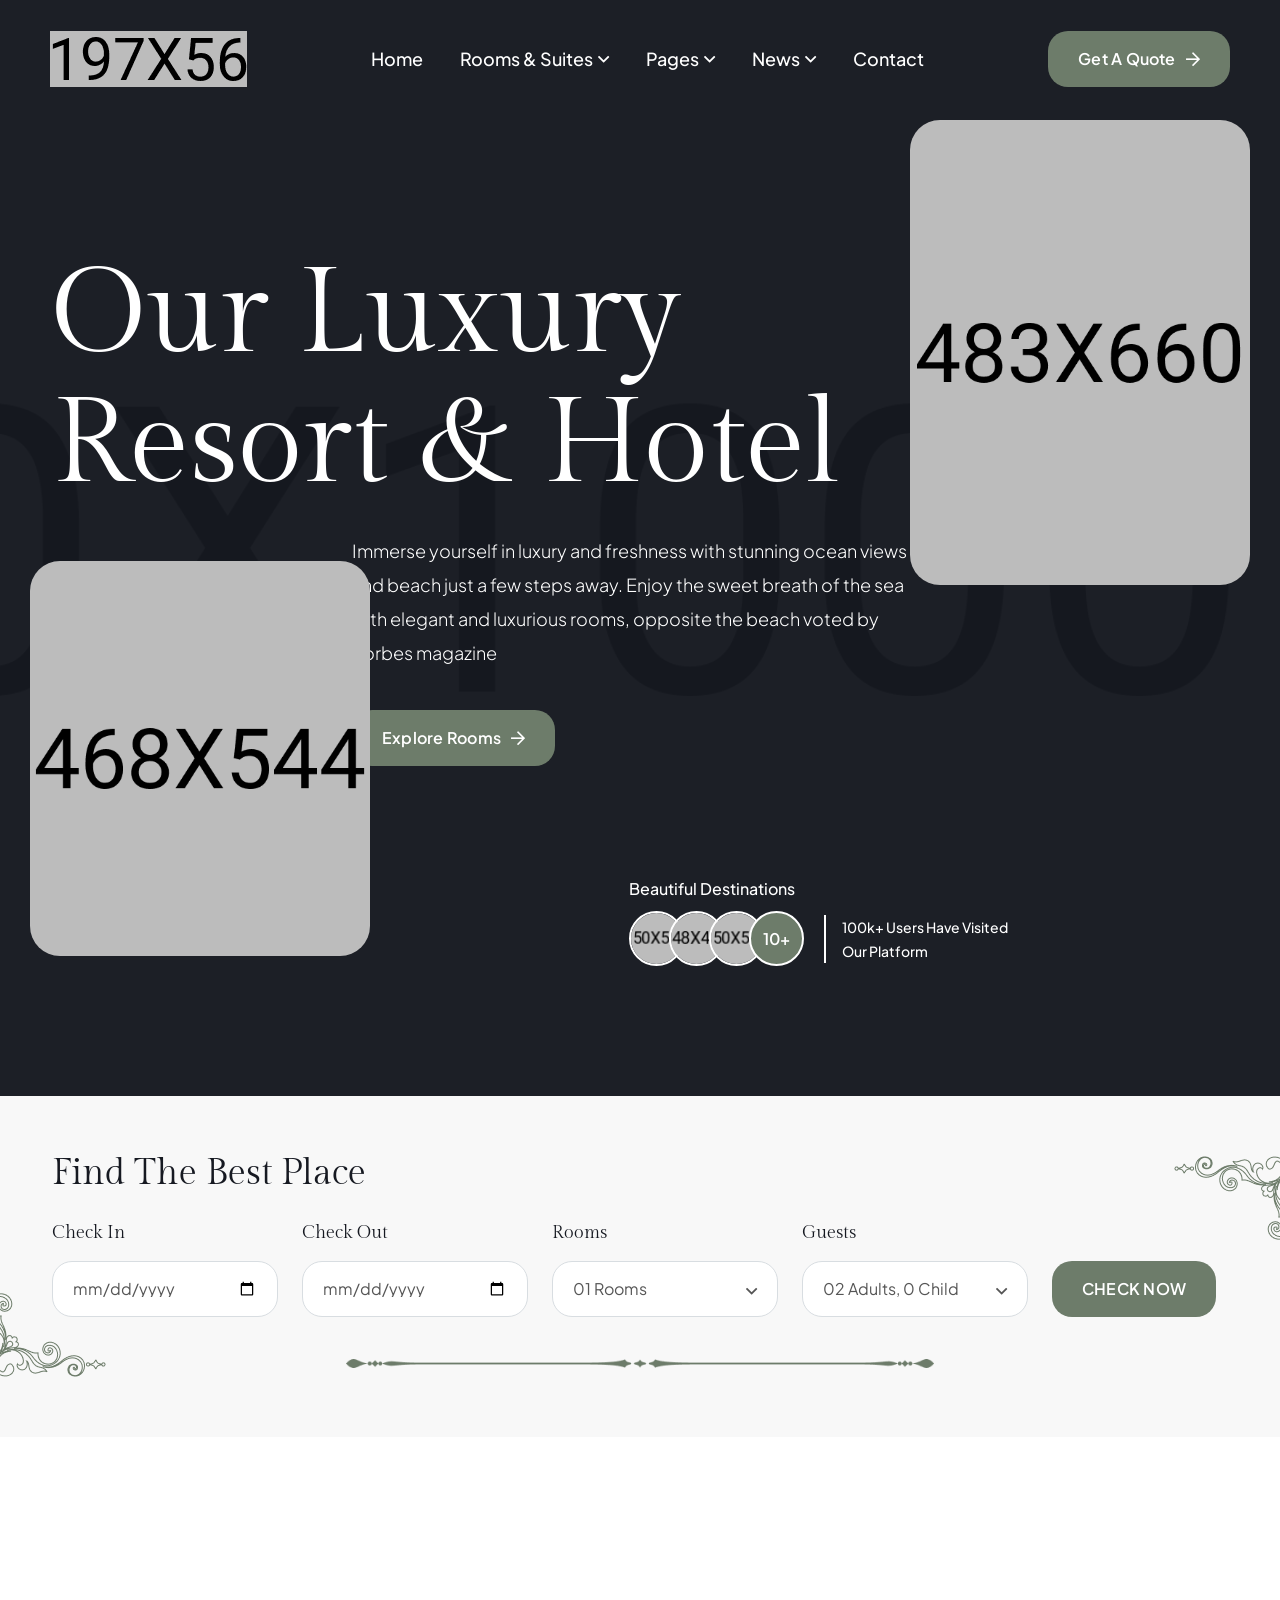
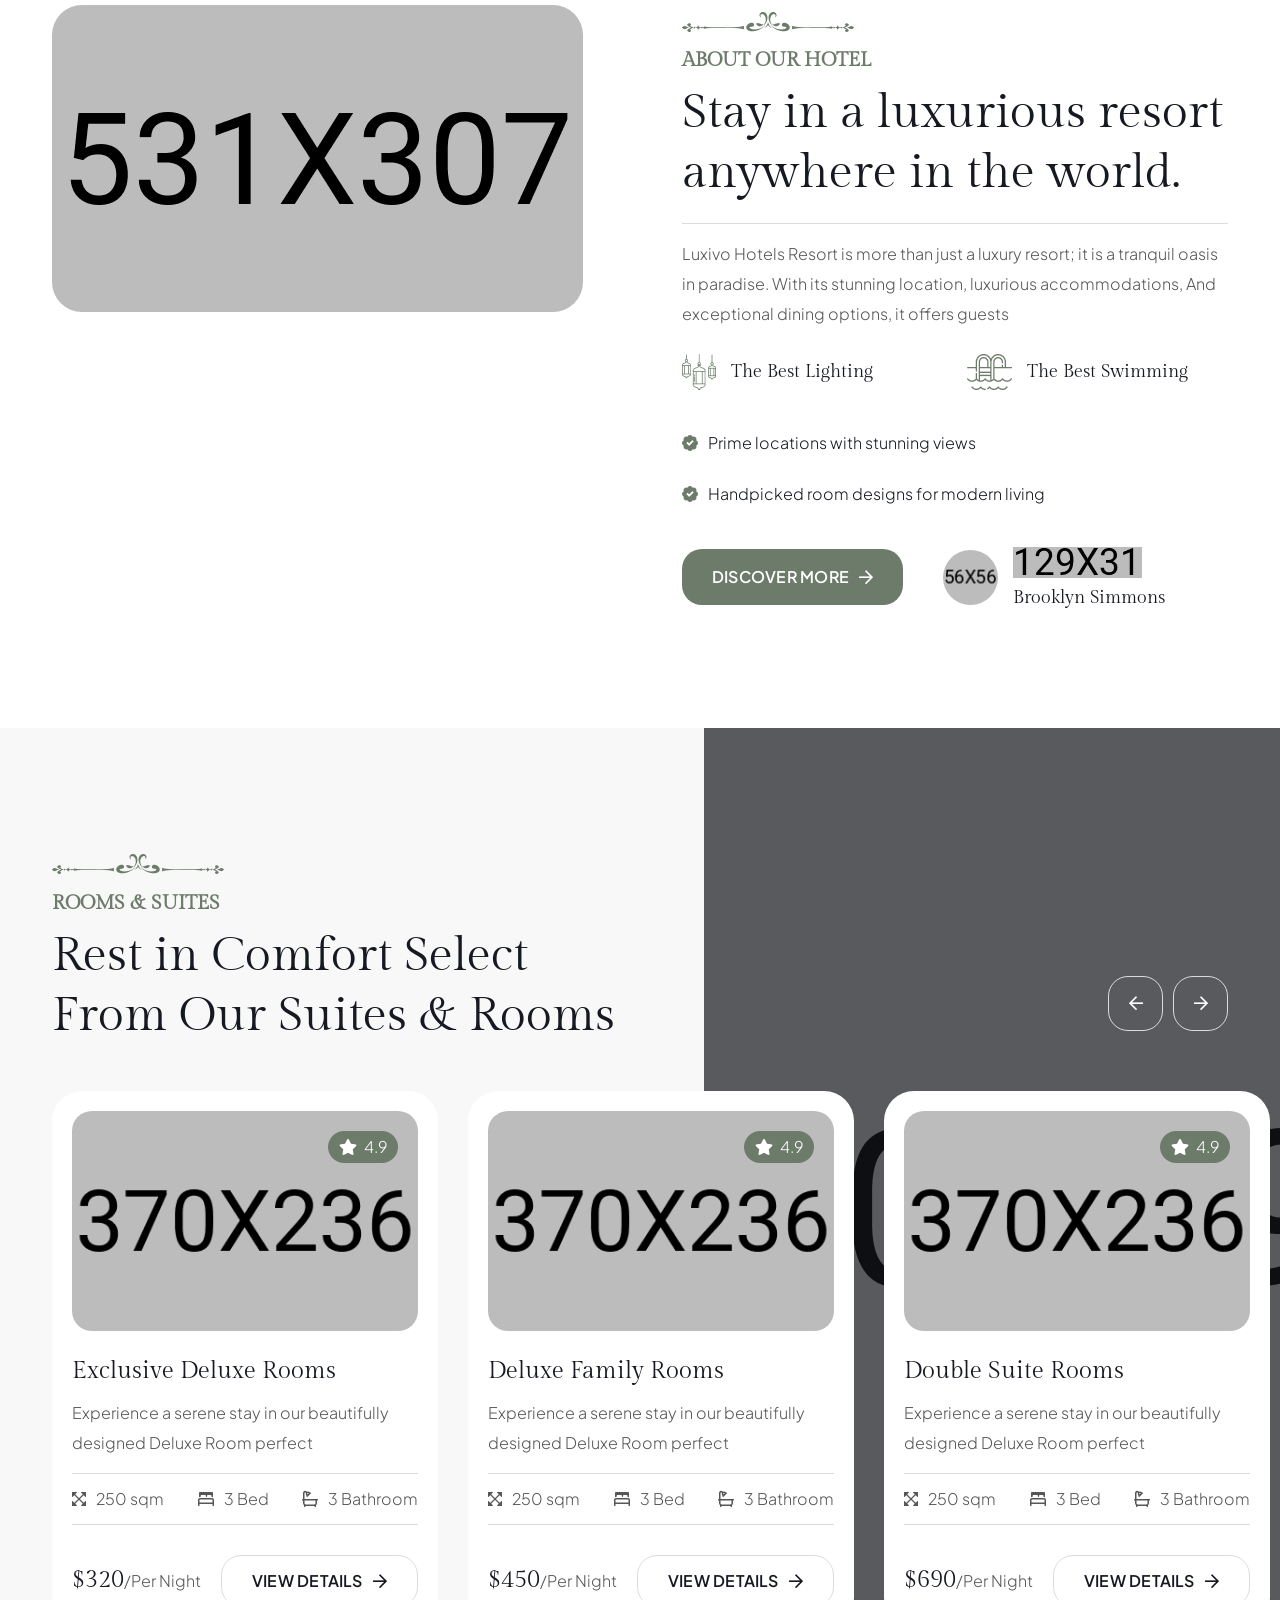
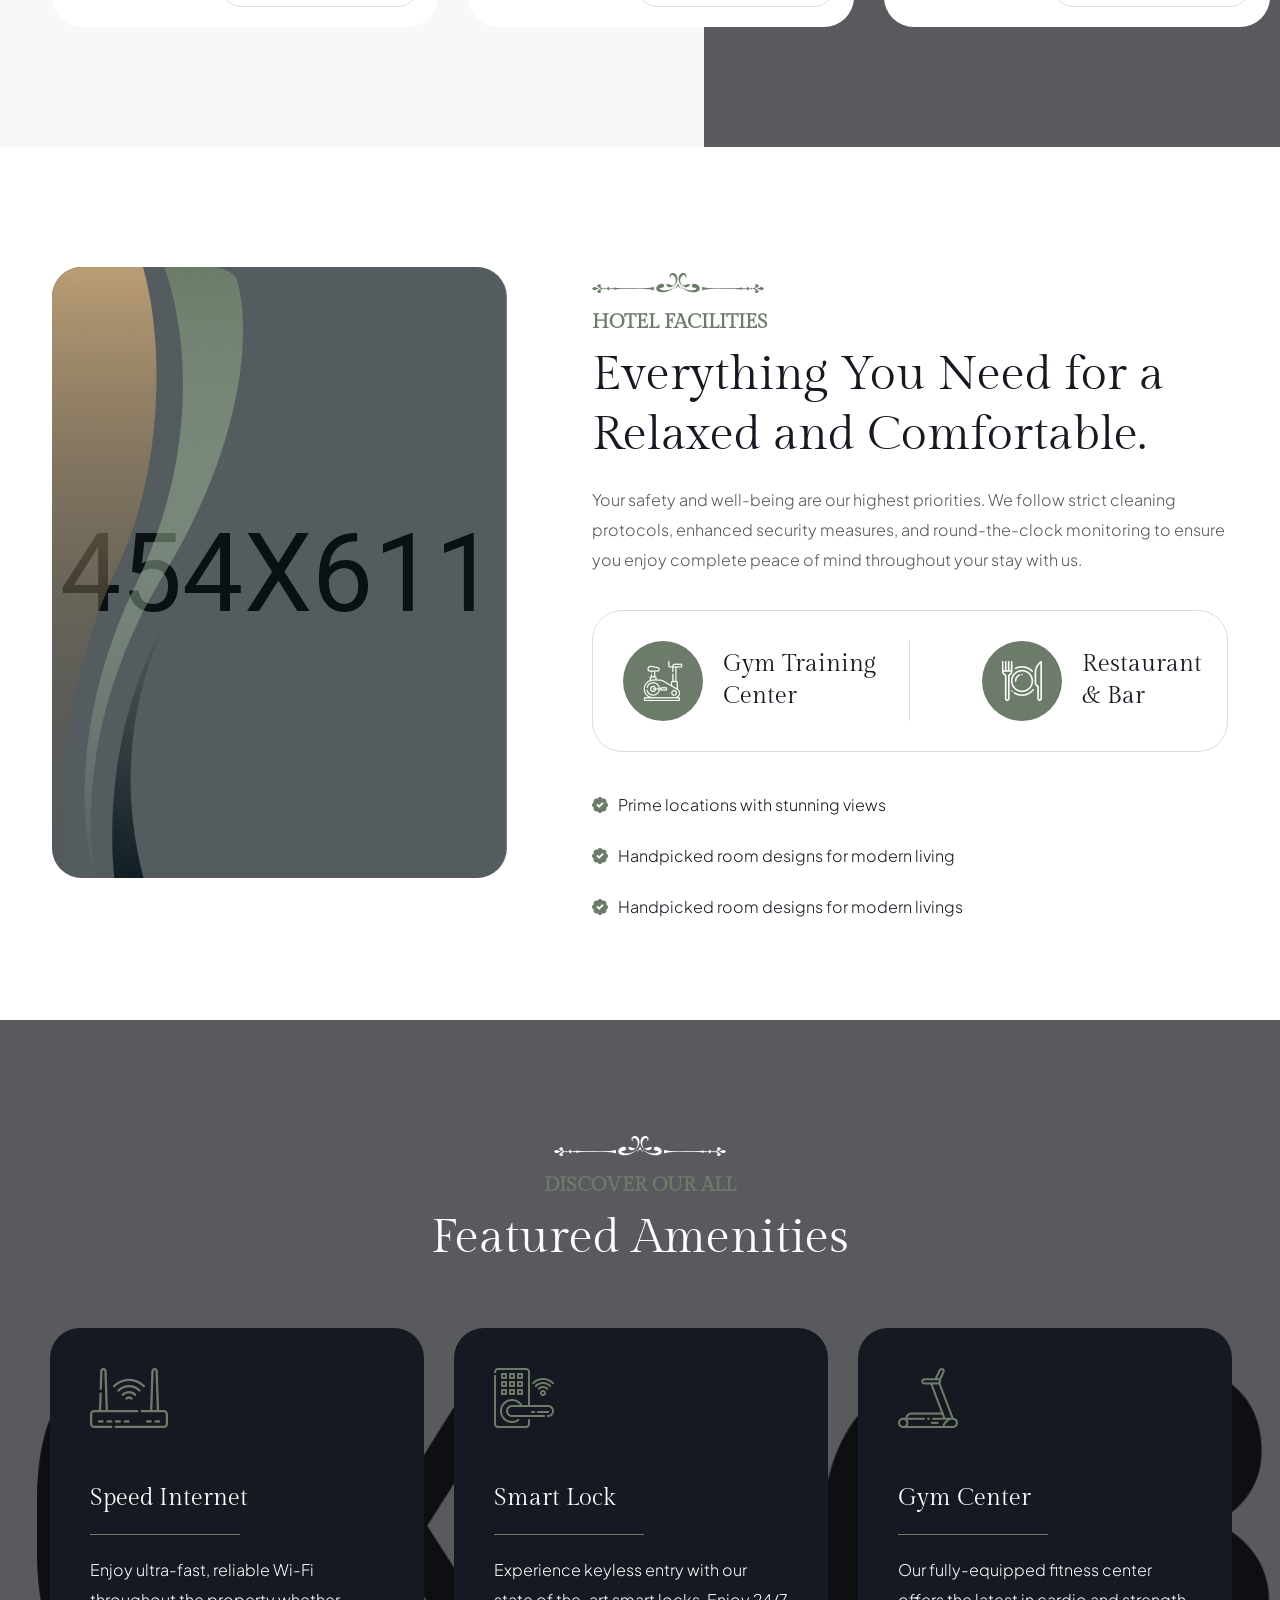
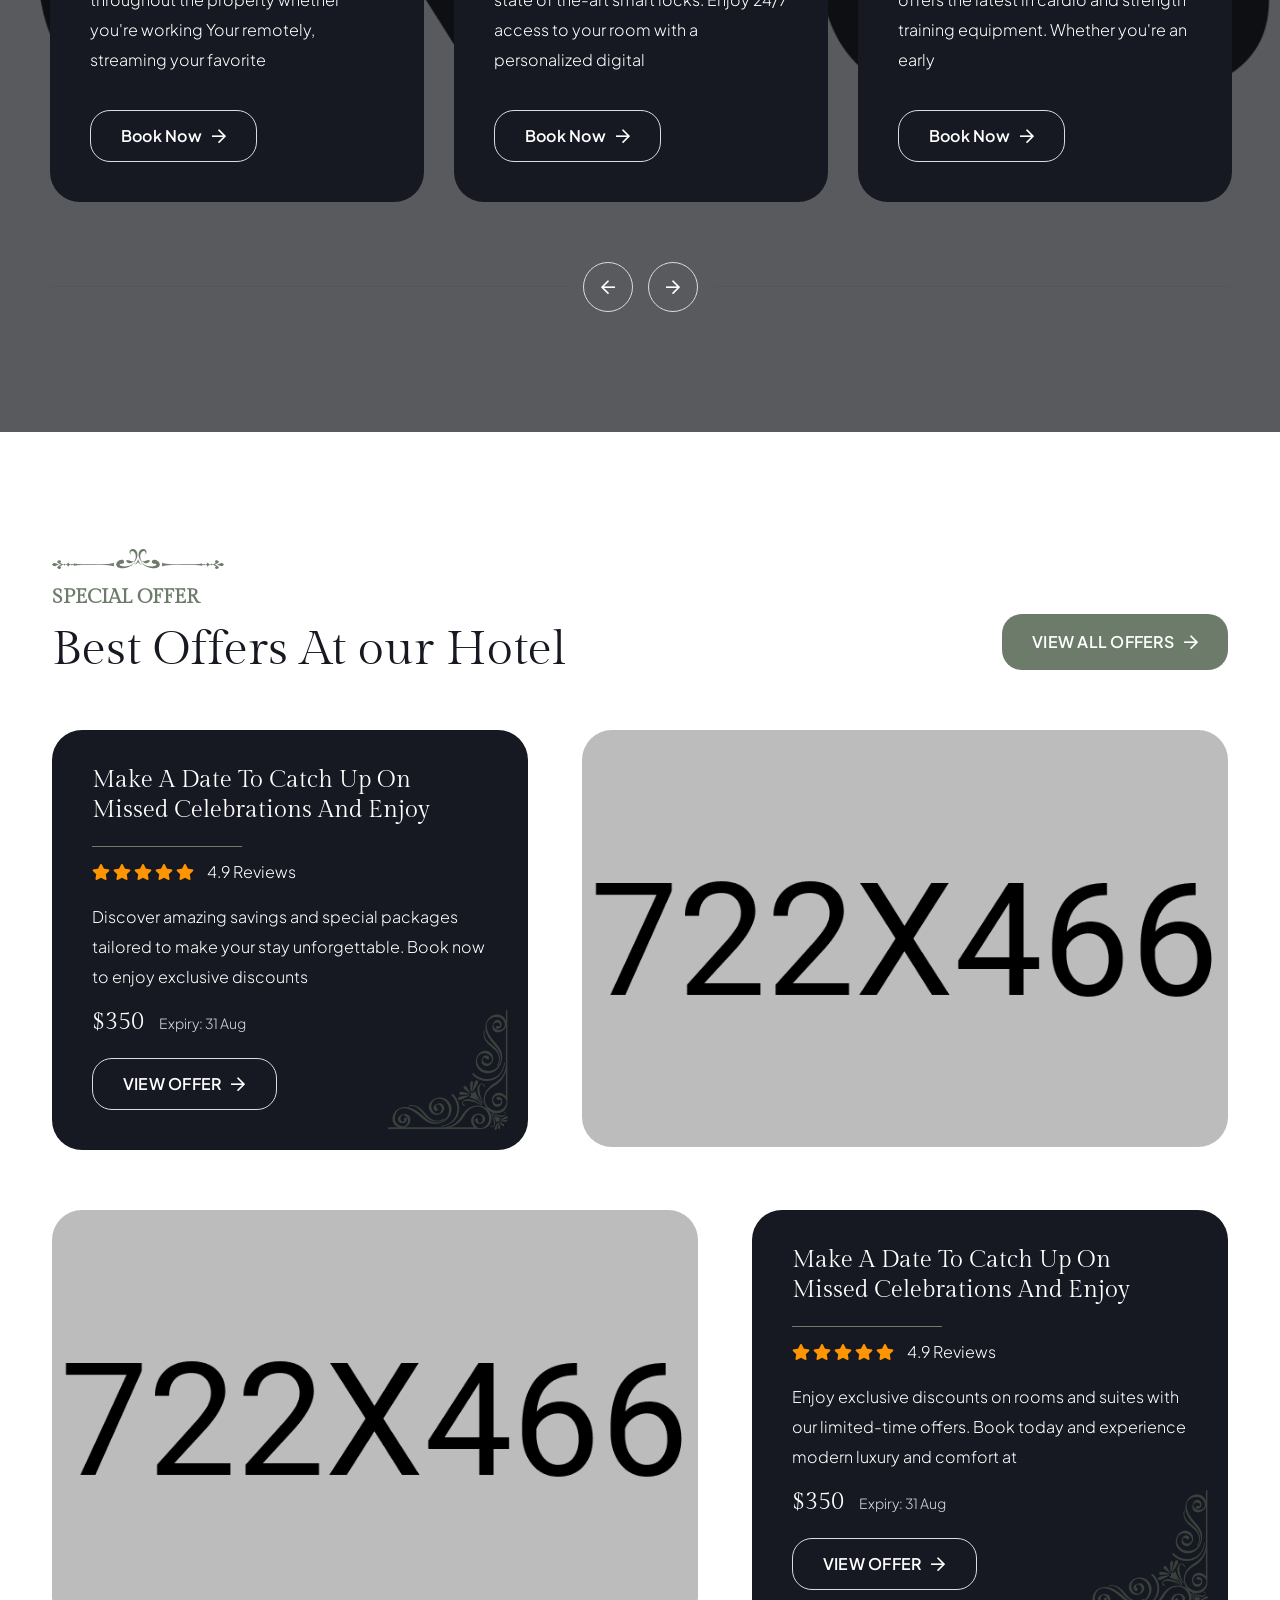
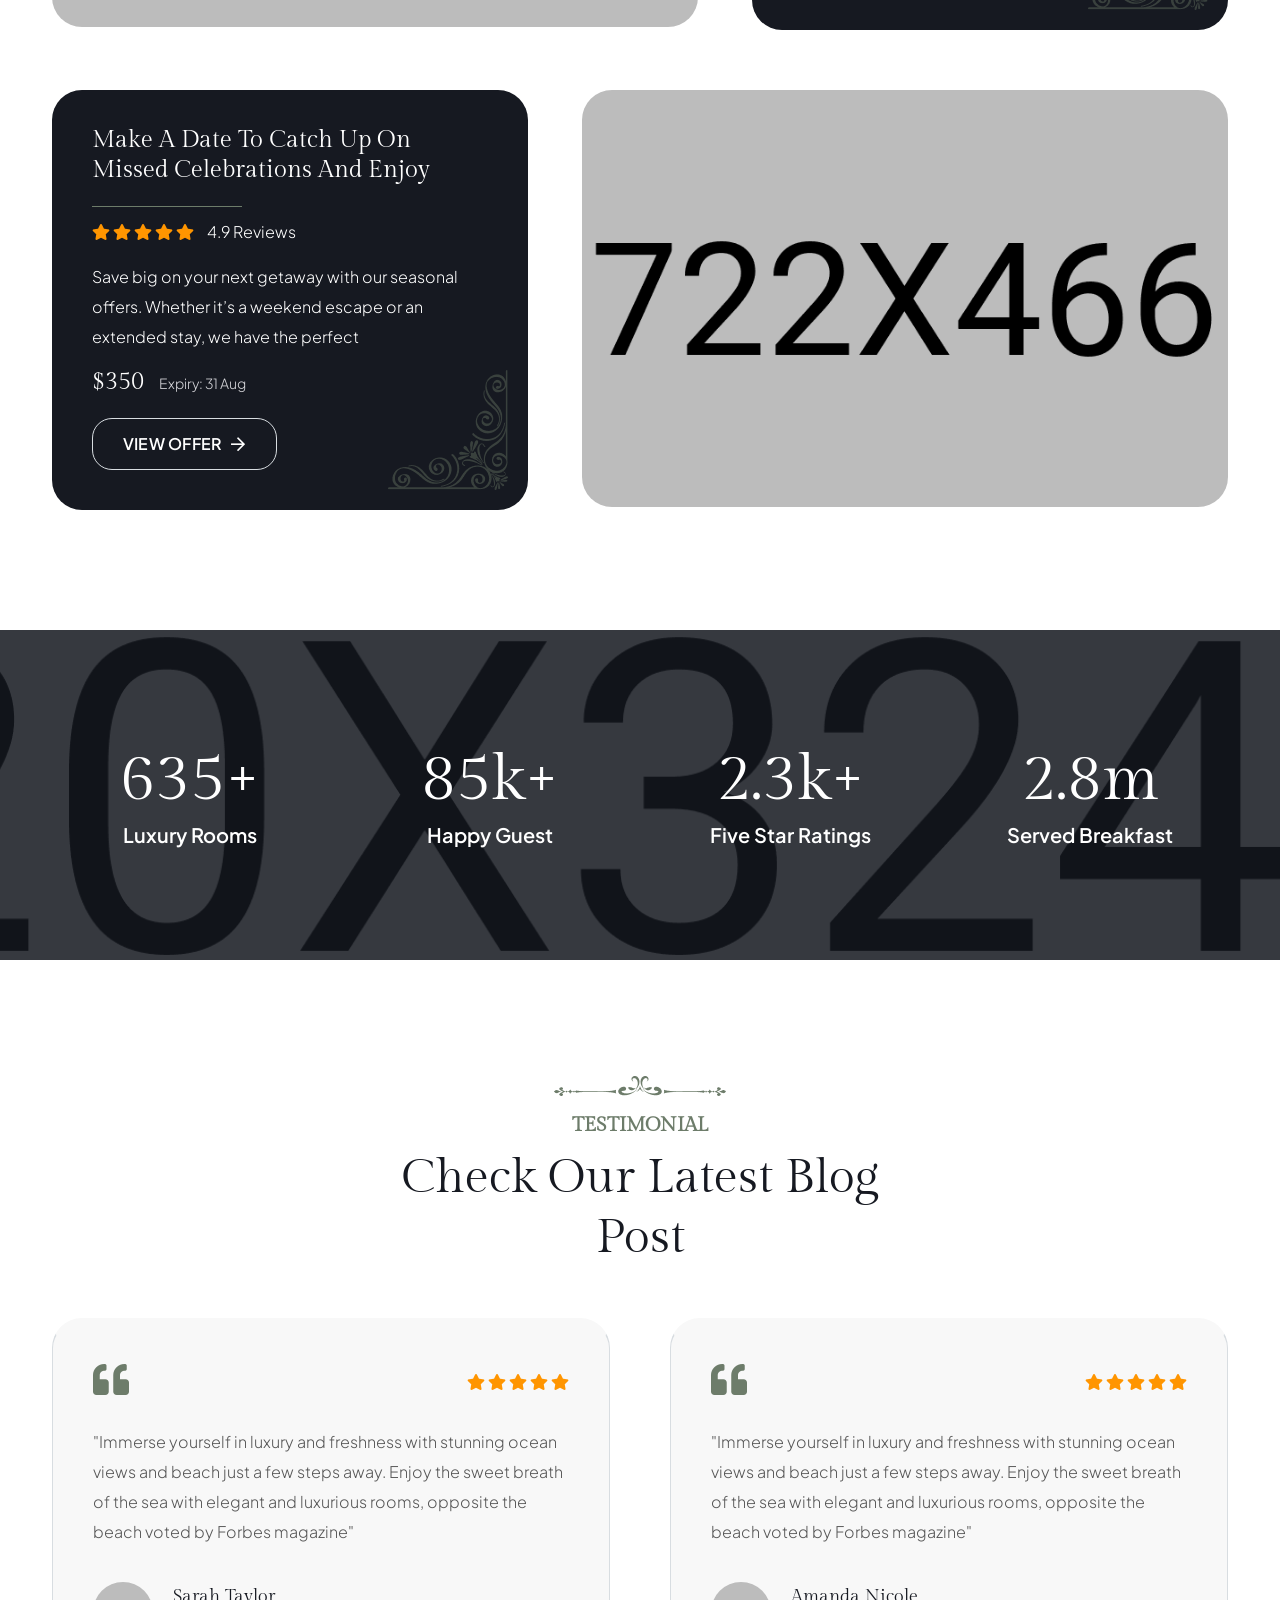
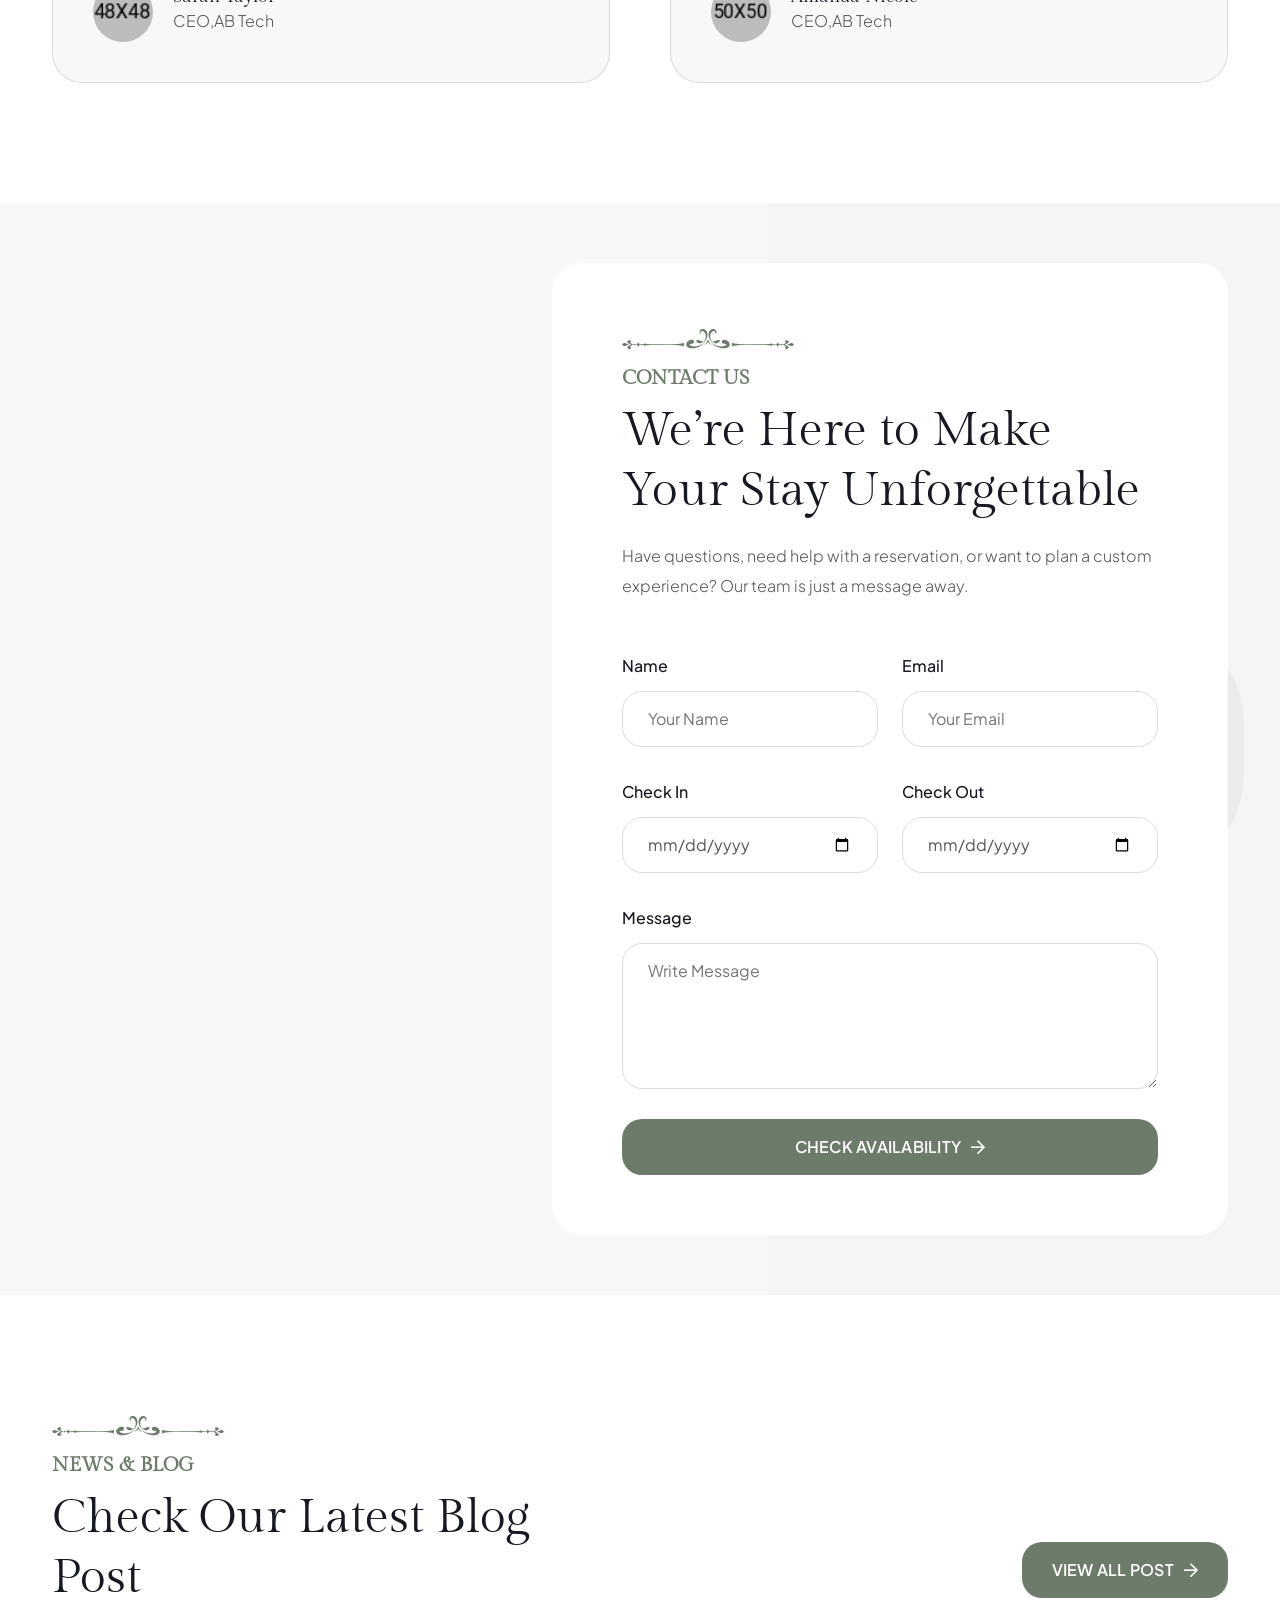
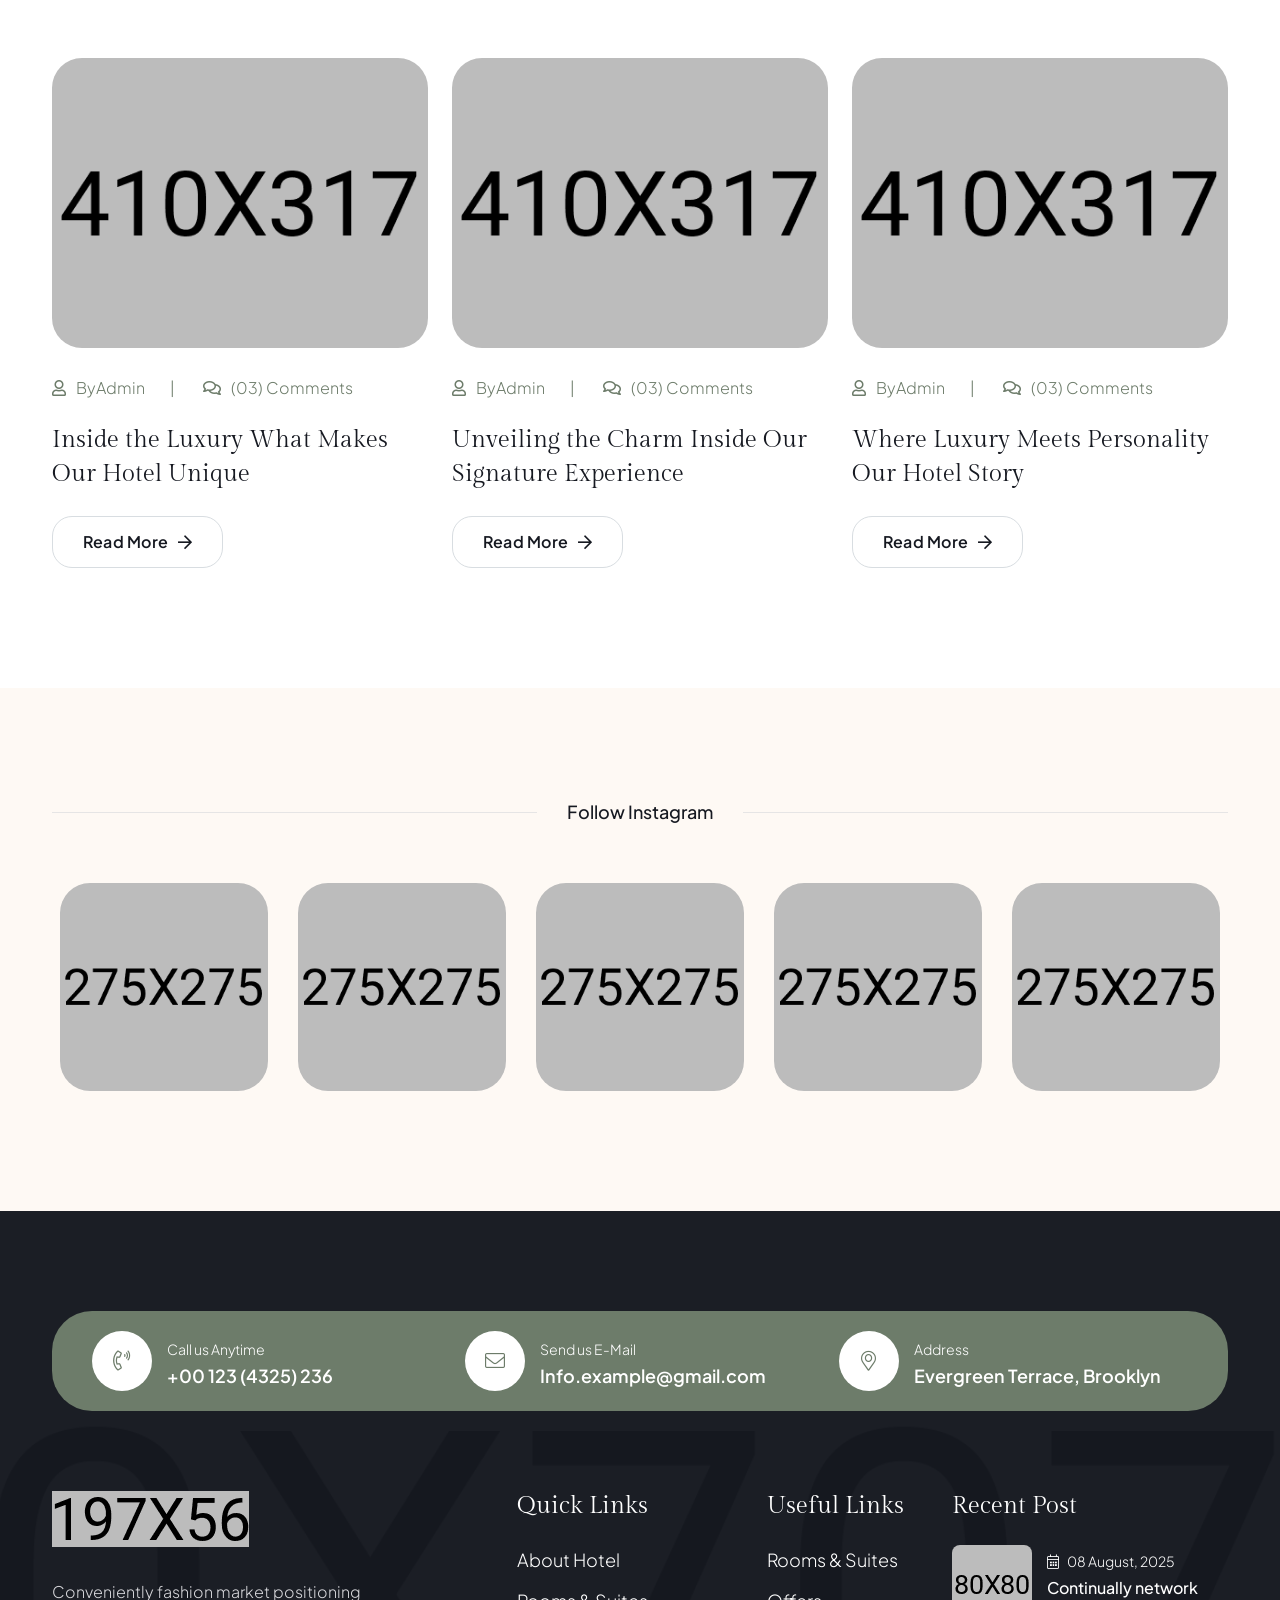
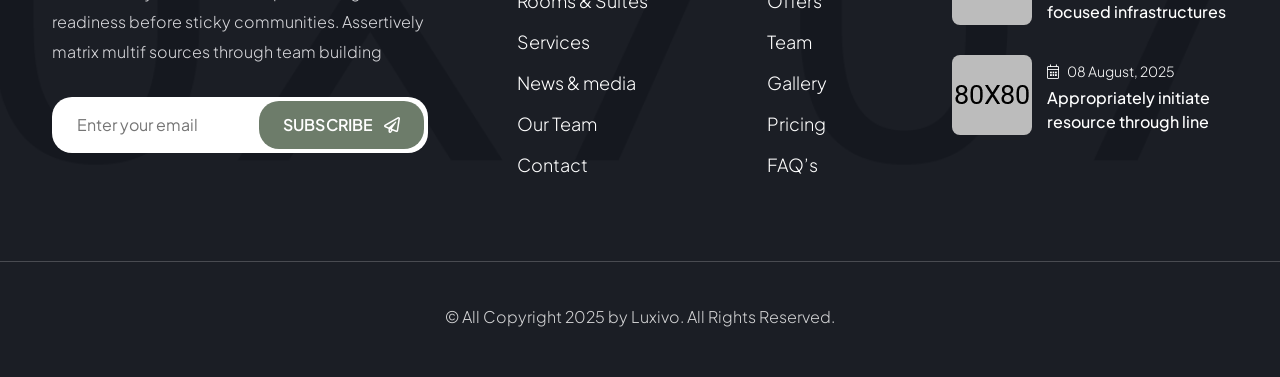
==== index.html @ 245ea31d "Initial commit" ====
<!DOCTYPE html>
<html lang="zxx">

<head>
    <!--====== Required meta tags ======-->
    <meta charset="utf-8">
    <meta http-equiv="x-ua-compatible" content="ie=edge">
    <meta name="description" content="Hotel, Resort, Rooms">
    <meta name="viewport" content="width=device-width, initial-scale=1, shrink-to-fit=no">
    <!--====== Title ======-->
    <title>Luxivo - Hotel & Resort </title>
    <!--====== Favicon Icon ======-->
    <link rel="shortcut icon" href="assets/images/favicon.png" type="image/png">
    <!--====== Google Fonts ======-->
    <link
        href="https://fonts.googleapis.com/css2?family=Gilda+Display&family=Plus+Jakarta+Sans:ital,wght@0,200..800;1,200..800&display=swap"
        rel="stylesheet">
    <!--====== FontAwesome css ======-->
    <link rel="stylesheet" href="assets/fonts/fontawesome/css/all.min.css">
    <!--====== Bootstrap css ======-->
    <link rel="stylesheet" href="assets/css/plugins/bootstrap.min.css">
    <!--====== Slick-popup css ======-->
    <link rel="stylesheet" href="assets/css/plugins/slick.css">
    <!--====== Magnific-popup css ======-->
    <link rel="stylesheet" href="assets/css/plugins/magnific-popup.css">
    <!--====== Nice Select css ======-->
    <link rel="stylesheet" href="assets/css/plugins/nice-select.css">
    <!--====== Aos css ======-->
    <link rel="stylesheet" href="assets/css/plugins/aos.css">
    <!--====== Default css ======-->
    <link rel="stylesheet" href="assets/css/spacings.css">
    <!--====== Default css ======-->
    <link rel="stylesheet" href="assets/css/style.css">
</head>

<body>
    <!--====== Start Preloader ======-->
    <div class="preloader">
        <div class="loading-wrapper">
            <div class="loading"></div>
            <div id="loading-icon"><img src="assets/images/loader.png" alt="loader"></div>
        </div>
    </div><!--====== End Preloader ======-->
    <!--====== Start Overlay ======-->
    <div class="offcanvas__overlay"></div>
    <!--=== Start  Header Area  ===-->
    <header class="header-area header-one transparent-header">
        <!--====  Header Navigation  ===-->
        <div class="header-navigation">
            <div class="container-fluid">
                <!--====  Primary Menu  ===-->
                <div class="primary-menu">
                    <!--====  Site Branding  ===-->
                    <div class="site-branding">
                        <a href="index.html" class="brand-logo"><img src="assets/images/logo/logo-white.png"
                                alt="Brand Logo"></a>
                    </div>
                    <!--=== Main Menu ===-->
                    <div class="theme-nav-menu">
                        <!--=== Menu Top ===-->
                        <div class="theme-menu-top d-block d-xl-none">
                            <div class="site-branding">
                                <a href="index.html" class="brand-logo"><img src="assets/images/logo/logo-main.png"
                                        alt="Brand Logo"></a>
                            </div>
                        </div>
                        <!--=== Main Menu ===-->
                        <nav class="main-menu">
                            <ul>
                                <li class="menu-item has-children"><a href="index.html">Home</a>
                                    <!-- <ul class="sub-menu">
                                            <li><a href="index.html">Home One</a></li>
                                            <li><a href="index-2.html">Home Two</a></li>
                                            <li><a href="index-3.html">Home Three</a></li>
                                        </ul> -->
                                </li>
                                <li class="menu-item has-children"><a href="#">Rooms & Suites</a>
                                    <ul class="sub-menu">
                                        <li><a href="rooms.html">Rooms Grid</a></li>
                                        <li><a href="rooms-2.html">Rooms List</a></li>
                                        <li><a href="room-details.html">Room Details</a></li>
                                    </ul>
                                </li>
                                <li class="menu-item has-children"><a href="#">Pages</a>
                                    <ul class="sub-menu">
                                        <li><a href="about.html">About Us</a></li>
                                        <li><a href="services.html">Services</a>
                                            <ul class="sub-menu">
                                                <li><a href="services.html">Services</a></li>
                                                <li><a href="service-details.html">Service Details</a></li>
                                            </ul>
                                        </li>
                                        <li><a href="offer.html">Offers</a></li>
                                        <li><a href="offer-details.html">Offer Details</a></li>
                                        <li><a href="gallery.html">Our Gallery</a></li>
                                        <li><a href="team.html">Our Team</a></li>
                                        <li><a href="team-details.html">Team Details</a></li>
                                        <li><a href="pricing.html">Pricing</a></li>
                                        <li><a href="faqs.html">Faqs</a></li>
                                        <li><a href="404.html">404</a></li>
                                    </ul>
                                </li>
                                <li class="menu-item has-children"><a href="#">News</a>
                                    <ul class="sub-menu">
                                        <li><a href="blog-grid.html">Blog Grid</a></li>
                                        <li><a href="blog-standard.html">Blog Standard</a></li>
                                        <li><a href="blog-details.html">Blog Details</a></li>
                                    </ul>
                                </li>
                                <li class="menu-item"><a href="contact.html">Contact</a></li>
                            </ul>
                        </nav>
                        <!--=== Nav Button ===-->
                        <div class="theme-nav-button mt-20 d-block d-md-none">
                            <a href="contact.html" class="theme-btn style-one">Get A Quote<i
                                    class="far fa-arrow-right"></i></a>
                        </div>
                        <!--===  Menu Bottom ===-->
                        <div class="theme-menu-bottom mt-50 d-block d-xl-none">
                            <h5>Follow Us</h5>
                            <ul class="social-link">
                                <li><a href="#"><i class="fab fa-facebook-f"></i></a></li>
                                <li><a href="#"><i class="fab fa-twitter"></i></a></li>
                                <li><a href="#"><i class="fab fa-linkedin-in"></i></a></li>
                                <li><a href="#"><i class="fab fa-youtube"></i></a></li>
                            </ul>
                        </div>
                    </div>
                    <!--=== Header Nav Right ===-->
                    <div class="nav-right-item">
                        <div class="nav-button d-none d-md-block">
                            <a href="contact.html" class="theme-btn style-one">Get A Quote<i
                                    class="far fa-arrow-right"></i></a>
                        </div>
                        <div class="navbar-toggler">
                            <span></span>
                            <span></span>
                            <span></span>
                        </div>
                    </div>
                </div>
            </div>
        </div>
    </header><!--=== End  Header Area  ===-->
    <!--======  Smooth Wrapper  ======-->
    <main>
        <!--======  Start Hero Section  ======-->
        <section class="luxivo-hero">
            <div class="luxivo-hero_one p-r z-1 bg_cover" data-src="assets/images/home-one/hero/hero-bg.jpg">
                <div class="hero-image hero-image_one" data-aos="fade-up" data-aos-duration="2500" data-aos-delay="10">
                    <img src="assets/images/home-one/hero/hero-img1.jpg" alt="hero image">
                </div>
                <div class="hero-image hero-image_two" data-aos="fade-down" data-aos-duration="3000"
                    data-aos-delay="20"><img src="assets/images/home-one/hero/hero-img2.jpg" alt="hero image"></div>
                <div class="container">
                    <div class="row">
                        <div class="col-lg-12">
                            <!-- Hero Content -->
                            <div class="hero-content text-center text-xl-start mb-25">
                                <h1 data-aos="fade-left" data-aos-duration="2500">Our Luxury <br> Resort & Hotel</h1>
                            </div>
                        </div>
                    </div>
                    <div class="row justify-content-center">
                        <div class="col-lg-6">
                            <!-- Text Box -->
                            <div class="text-box" data-aos="fade-up" data-aos-duration="2600">
                                <p>Immerse yourself in luxury and freshness with stunning ocean views and beach just a
                                    few steps away. Enjoy the sweet breath of the sea with elegant and luxurious rooms,
                                    opposite the beach voted by Forbes magazine </p>
                                <div class="hero-button">
                                    <a href="rooms.html" class="theme-btn style-one">Explore Rooms<i
                                            class="far fa-arrow-right"></i></a>
                                </div>
                            </div>
                        </div>
                    </div>
                    <!-- Luxivo Avatar Box -->
                    <div class="luxivo-avatar-box style-one" data-aos="fade-up" data-aos-duration="2000">
                        <h6>Beautiful Destinations</h6>
                        <div class="avatar-text-box">
                            <div class="avatar-list">
                                <ul>
                                    <li><img src="assets/images/home-one/hero/avatar-img1.jpg" alt="avatar"></li>
                                    <li><img src="assets/images/home-one/hero/avatar-img2.jpg" alt="avatar"></li>
                                    <li><img src="assets/images/home-one/hero/avatar-img3.jpg" alt="avatar"></li>
                                    <li><span>10+</span></li>
                                </ul>
                            </div>
                            <div class="text">100k+ users have visited our platform</div>
                        </div>
                    </div>
                </div>
            </div>
        </section><!--======  End Hero Section  ======-->
        <!--======  Start Search Section  ======-->

        <section class="luxivo-search_one pb-60">
            <div class="container">
                <!-- Luxivo Search Wrapper -->
                <div class="luxivo-search-wrapper">
                    <div class="shape shape-one"><img src="assets/images/home-one/gallery/shape1.png" alt="shape"></div>
                    <div class="shape shape-two"><img src="assets/images/home-one/gallery/shape2.png" alt="shape"></div>
                    <div class="shape shape-three"><img src="assets/images/home-one/gallery/shape3.png" alt="shape">
                    </div>
                    <div class="row">
                        <div class="col-lg-12">
                            <!-- Text Box -->
                            <div class="text-box text-center text-xl-start">
                                <h3 class="mb-20">Find The Best Place</h3>
                            </div>
                        </div>
                    </div>
                    <!-- Luxivo Form -->
                    <form id="availabilityForm">

                        <div class="row align-items-end">
                            <div class="col-xl-10">
                                <div class="row">
                                    <div class="col-xl-3 col-md-6">
                                        <div class="form-group">
                                            <label>Check In</label>
                                            <input type="date" class="form_control" id="checkin" name="checkin"
                                                required>

                                        </div>
                                    </div>
                                    <div class="col-xl-3 col-md-6">
                                        <div class="form-group">
                                            <label>Check Out</label>
                                            <input type="date" class="form_control" id="checkout" name="checkout"
                                                required>

                                        </div>
                                    </div>
                                    <div class="col-xl-3 col-md-6">
                                        <div class="form-group">
                                            <label>Rooms</label>
                                            <select class="wide" id="rooms" name="rooms">
                                                <option value="1">01 Rooms</option>
                                                <option value="2">02 Rooms</option>
                                                <option value="3">03 Rooms</option>
                                                <option value="4">04 Rooms</option>
                                            </select>

                                        </div>
                                    </div>
                                    <div class="col-xl-3 col-md-6">
                                        <div class="form-group">
                                            <label>Guests</label>
                                            <select class="wide" id="guests" name="guests">
                                                <option value="2">02 Adults, 0 Child</option>
                                                <option value="3">02 Adults, 1 Child</option>
                                                <option value="6">04 Adults, 2 Child</option>
                                                <option value="6">06 Adults, 0 Child</option>
                                            </select>

                                        </div>
                                    </div>
                                </div>
                            </div>
                            <div class="col-xl-2">
                                <div class="luxivo-button mt-4 mt-xl-0 text-center text-xl-start">
                                    <button type="submit" class="theme-btn style-one">CHECK NOW</button>

                                </div>
                            </div>
                        </div>
                    </form>
                </div>
            </div>
        </section>
        <div class="container mt-5">
            <div id="availabilityResult"></div>
        </div>
        <!--======  End Search Section  ======-->
        <!--======  Start About Section  ======-->
        <section class="luxivo-about_one pt-120 pb-120">
            <div class="container">
                <div class="row justify-content-center">
                    <div class="col-xl-6 col-lg-9">
                        <!-- Luxivo Image Box -->
                        <div class="luxivo-image-box">
                            <div class="luxivo-image image_one" data-aos="fade-up" data-aos-duration="800">
                                <img src="assets/images/home-one/about/about-img1.jpg" alt="about image">
                            </div>
                            <div class="luxivo-image image_two" data-aos="fade-up" data-aos-duration="1000">
                                <img src="assets/images/home-one/about/about-img2.jpg" alt="about image">
                            </div>
                            <!-- Luxivo Custer Box -->
                            <div class="luxivo-customer-box" data-aos="fade-up" data-aos-duration="1000">
                                <div class="content">
                                    <h3>8k+</h3>
                                    <p>Happy customer</p>
                                </div>
                            </div>
                            <!-- Experience Box -->
                            <div class="luxivo-experience-box" data-aos="fade-down" data-aos-duration="1000">
                                <div class="content">
                                    <h3>30+</h3>
                                    <p>Years Of Experience</p>
                                </div>
                            </div>
                        </div>
                    </div>
                    <div class="col-xl-6 col-lg-9">
                        <!-- Luxivo Content Box -->
                        <div class="luxivo-content-box mt-5 mt-xl-0">
                            <!-- Section Title -->
                            <div class="section-title">
                                <span class="line d-block mb-10" data-aos="fade-up" data-aos-duration="800"><img
                                        src="assets/images/home-one/gallery/d-line.png" alt="line"></span>
                                <span class="sub-title" data-aos="fade-up" data-aos-duration="1000">About our
                                    hotel</span>
                                <h2 data-aos="fade-up" data-aos-duration="1200">Stay in a luxurious resort anywhere in
                                    the world.</h2>
                            </div>
                            <p>Luxivo Hotels Resort is more than just a luxury resort; it is a tranquil oasis in
                                paradise. With its stunning location, luxurious accommodations, And exceptional dining
                                options, it offers guests </p>
                            <div class="row">
                                <div class="col-md-6">
                                    <!-- Luxivo Iconic Left Box -->
                                    <div class="luxivo-iconic-left-box style-one mb-40" data-aos="fade-up"
                                        data-aos-duration="1000">
                                        <div class="icon">
                                            <img src="assets/images/home-one/icon/icon1.png" alt="icon">
                                        </div>
                                        <div class="content">
                                            <h5>The Best Lighting</h5>
                                        </div>
                                    </div>
                                </div>
                                <div class="col-md-6">
                                    <!-- Luxivo Iconic Left Box -->
                                    <div class="luxivo-iconic-left-box style-one mb-40" data-aos="fade-up"
                                        data-aos-duration="1200">
                                        <div class="icon">
                                            <img src="assets/images/home-one/icon/icon2.png" alt="icon">
                                        </div>
                                        <div class="content">
                                            <h5>The Best Swimming</h5>
                                        </div>
                                    </div>
                                </div>
                            </div>
                            <!-- Check List -->
                            <ul class="check-list style-one mb-40" data-aos="fade-up" data-aos-duration="1400">
                                <li><i class="fas fa-badge-check"></i>Prime locations with stunning views</li>
                                <li><i class="fas fa-badge-check"></i>Handpicked room designs for modern living</li>
                            </ul>
                            <!-- Button -->
                            <div class="luxivo-button-wrap" data-aos="fade-up" data-aos-duration="1600">
                                <div class="luxivo-button">
                                    <a href="about.html" class="theme-btn style-one">DISCOVER MORE <i
                                            class="far fa-arrow-right"></i></a>
                                </div>
                                <div class="author-thumb-item">
                                    <div class="author-thumb">
                                        <img src="assets/images/home-one/about/author-img1.png" alt="author image">
                                    </div>
                                    <div class="author-info">
                                        <img src="assets/images/home-one/about/sign.png" alt="sign">
                                        <h5>Brooklyn Simmons</h5>
                                    </div>
                                </div>
                            </div>
                        </div>
                    </div>
                </div>
            </div>
        </section><!--======  End About Section  ======-->
        <!--======  Start Room Section  ======-->
        <section class="luxivo-room_one p-r z-1 pt-120 pb-120">
            <div class="room-bg" data-src="assets/images/home-one/bg/room-bg.jpg"></div>
            <div class="container">
                <div class="row align-items-end">
                    <div class="col-xl-6 col-lg-8">
                        <!-- Section Title -->
                        <div class="section-title mb-45">
                            <span class="line d-block mb-10" data-aos="fade-up" data-aos-duration="800"><img
                                    src="assets/images/home-one/gallery/d-line.png" alt="line"></span>
                            <span class="sub-title" data-aos="fade-up" data-aos-duration="1000">Rooms & Suites</span>
                            <h2 data-aos="fade-up" data-aos-duration="1200">Rest in Comfort Select From Our Suites &
                                Rooms</h2>
                        </div>
                    </div>
                    <div class="col-xl-6 col-lg-4">
                        <div class="room-arrows mb-60"></div>
                    </div>
                </div>
                <!-- Luxivo Room Slider -->
                <div class="room-slider" data-aos="fade-up" data-aos-duration="1000">
                    <!-- Luxivo Room Item -->
                    <div class="luxivo-room-item style-one">
                        <div class="room-image">
                            <img src="assets/images/home-one/room/roomg-img1.jpg" alt="room image">
                            <div class="rate"><i class="fas fa-star"></i>4.9</div>
                        </div>
                        <div class="room-content">
                            <h4 class="title"><a href="room-details.html">Signature Suites Rooms</a></h4>
                            <p>Experience a serene stay in our beautifully designed Deluxe Room perfect </p>
                            <div class="room-meta">
                                <span><i class="far fa-expand-arrows-alt"></i>250 sqm</span>
                                <span><i class="far fa-bed-alt"></i>3 Bed</span>
                                <span><i class="far fa-bath"></i>3 Bathroom</span>
                            </div>
                            <div class="room-bottom">
                                <div class="price">$250<span>/Per Night</span></div>
                                <a href="room-details.html" class="theme-btn style-two">VIEW DETAILS<i
                                        class="far fa-arrow-right"></i></a>
                            </div>
                        </div>
                    </div>
                    <!-- Luxivo Room Item -->
                    <div class="luxivo-room-item style-one">
                        <div class="room-image">
                            <img src="assets/images/home-one/room/roomg-img2.jpg" alt="room image">
                            <div class="rate"><i class="fas fa-star"></i>4.9</div>
                        </div>
                        <div class="room-content">
                            <h4 class="title"><a href="room-details.html">Exclusive Deluxe Rooms</a></h4>
                            <p>Experience a serene stay in our beautifully designed Deluxe Room perfect </p>
                            <div class="room-meta">
                                <span><i class="far fa-expand-arrows-alt"></i>250 sqm</span>
                                <span><i class="far fa-bed-alt"></i>3 Bed</span>
                                <span><i class="far fa-bath"></i>3 Bathroom</span>
                            </div>
                            <div class="room-bottom">
                                <div class="price">$320<span>/Per Night</span></div>
                                <a href="room-details.html" class="theme-btn style-two">VIEW DETAILS<i
                                        class="far fa-arrow-right"></i></a>
                            </div>
                        </div>
                    </div>
                    <!-- Luxivo Room Item -->
                    <div class="luxivo-room-item style-one">
                        <div class="room-image">
                            <img src="assets/images/home-one/room/roomg-img3.jpg" alt="room image">
                            <div class="rate"><i class="fas fa-star"></i>4.9</div>
                        </div>
                        <div class="room-content">
                            <h4 class="title"><a href="room-details.html">Deluxe Family Rooms</a></h4>
                            <p>Experience a serene stay in our beautifully designed Deluxe Room perfect </p>
                            <div class="room-meta">
                                <span><i class="far fa-expand-arrows-alt"></i>250 sqm</span>
                                <span><i class="far fa-bed-alt"></i>3 Bed</span>
                                <span><i class="far fa-bath"></i>3 Bathroom</span>
                            </div>
                            <div class="room-bottom">
                                <div class="price">$450<span>/Per Night</span></div>
                                <a href="room-details.html" class="theme-btn style-two">VIEW DETAILS<i
                                        class="far fa-arrow-right"></i></a>
                            </div>
                        </div>
                    </div>
                    <!-- Luxivo Room Item -->
                    <div class="luxivo-room-item style-one">
                        <div class="room-image">
                            <img src="assets/images/home-one/room/roomg-img4.jpg" alt="room image">
                            <div class="rate"><i class="fas fa-star"></i>4.9</div>
                        </div>
                        <div class="room-content">
                            <h4 class="title"><a href="room-details.html">Double Suite Rooms</a></h4>
                            <p>Experience a serene stay in our beautifully designed Deluxe Room perfect </p>
                            <div class="room-meta">
                                <span><i class="far fa-expand-arrows-alt"></i>250 sqm</span>
                                <span><i class="far fa-bed-alt"></i>3 Bed</span>
                                <span><i class="far fa-bath"></i>3 Bathroom</span>
                            </div>
                            <div class="room-bottom">
                                <div class="price">$690<span>/Per Night</span></div>
                                <a href="room-details.html" class="theme-btn style-two">VIEW DETAILS<i
                                        class="far fa-arrow-right"></i></a>
                            </div>
                        </div>
                    </div>
                    <!-- Luxivo Room Item -->
                    <div class="luxivo-room-item style-one">
                        <div class="room-image">
                            <img src="assets/images/home-one/room/roomg-img2.jpg" alt="room image">
                            <div class="rate"><i class="fas fa-star"></i>4.9</div>
                        </div>
                        <div class="room-content">
                            <h4 class="title"><a href="room-details.html">Exclusive Deluxe Rooms</a></h4>
                            <p>Experience a serene stay in our beautifully designed Deluxe Room perfect </p>
                            <div class="room-meta">
                                <span><i class="far fa-expand-arrows-alt"></i>250 sqm</span>
                                <span><i class="far fa-bed-alt"></i>3 Bed</span>
                                <span><i class="far fa-bath"></i>3 Bathroom</span>
                            </div>
                            <div class="room-bottom">
                                <div class="price">$750<span>/Per Night</span></div>
                                <a href="room-details.html" class="theme-btn style-two">VIEW DETAILS<i
                                        class="far fa-arrow-right"></i></a>
                            </div>
                        </div>
                    </div>
                </div>
            </div>
        </section><!--======  End Room Section  ======-->
        <!--======  Start Facilities Section  ======-->
        <section class="luxivo-facilities_one pt-120 pb-100">
            <div class="container">
                <div class="row justify-content-center">
                    <div class="col-xl-5 col-lg-9">
                        <!-- Luxivo Image Box -->
                        <div class="luxivo-image-box">
                            <div class="luxivo-image image_one" data-aos="fade-up" data-aos-duration="800">
                                <img src="assets/images/home-one/gallery/fac-img1.jpg" alt="facilities image">
                                <div class="overlay"></div>
                                <div class="shape"><img src="assets/images/home-one/gallery/f-shape.png" alt="shape">
                                </div>
                            </div>
                            <div class="luxivo-image image_two" data-aos="fade-up" data-aos-duration="1000">
                                <img src="assets/images/home-one/gallery/fac-img2.jpg" alt="facilities image">
                            </div>
                        </div>
                    </div>
                    <div class="col-xl-7 col-lg-9">
                        <!-- Luxivo Content Box -->
                        <div class="luxivo-content-box mt-5 mt-xl-0">
                            <!-- Section Title -->
                            <div class="section-title">
                                <span class="line d-block mb-10" data-aos="fade-up" data-aos-duration="800"><img
                                        src="assets/images/home-one/gallery/d-line.png" alt="line"></span>
                                <span class="sub-title" data-aos="fade-up" data-aos-duration="1000">Hotel
                                    Facilities</span>
                                <h2 data-aos="fade-up" data-aos-duration="1200">Everything You Need for a Relaxed and
                                    Comfortable.</h2>
                            </div>
                            <p data-aos="fade-up" data-aos-duration="1400">Your safety and well-being are our highest
                                priorities. We follow strict cleaning protocols, enhanced security measures, and
                                round-the-clock monitoring to ensure you enjoy complete peace of mind throughout your
                                stay with us.</p>
                            <div class="iconic-box-wrapper">
                                <div class="row">
                                    <div class="col-md-6 item-column">
                                        <div class="luxivo-iconic-left-box style-two" data-aos="fade-up"
                                            data-aos-duration="1600">
                                            <div class="icon">
                                                <img src="assets/images/home-one/icon/icon3.png" alt="icon">
                                            </div>
                                            <div class="content">
                                                <h4>Gym Training Center</h4>
                                            </div>
                                        </div>
                                    </div>
                                    <div class="col-md-6 item-column">
                                        <div class="luxivo-iconic-left-box style-two" data-aos="fade-up"
                                            data-aos-duration="1800">
                                            <div class="icon">
                                                <img src="assets/images/home-one/icon/icon4.png" alt="icon">
                                            </div>
                                            <div class="content">
                                                <h4>Restaurant & Bar</h4>
                                            </div>
                                        </div>
                                    </div>
                                </div>
                            </div>
                            <ul class="check-list style-one" data-aos="fade-up" data-aos-duration="2000">
                                <li><i class="fas fa-badge-check"></i>Prime locations with stunning views</li>
                                <li><i class="fas fa-badge-check"></i>Handpicked room designs for modern living</li>
                                <li><i class="fas fa-badge-check"></i>Handpicked room designs for modern livings</li>
                            </ul>
                        </div>
                    </div>
                </div>
            </div>
        </section><!--======  End Facilities Section  ======-->
        <!--======  Start Features Section  ======-->
        <section class="luxivo-features_one bg_cover pt-110 pb-120" data-src="assets/images/home-one/bg/feature-bg.jpg">
            <div class="container">
                <div class="row justify-content-center">
                    <div class="col-xl-6">
                        <!-- Section Title -->
                        <div class="section-title text-white text-center mb-60">
                            <span class="line d-block mb-10" data-aos="fade-up" data-aos-duration="800"><img
                                    src="assets/images/home-one/gallery/d-line-wt.png" alt="line"></span>
                            <span class="sub-title" data-aos="fade-up" data-aos-duration="1000">Discover our All</span>
                            <h2 data-aos="fade-up" data-aos-duration="1200">Featured Amenities</h2>
                        </div>
                    </div>
                </div>
            </div>
            <div class="container-fluid">
                <div class="features-slider" data-aos="fade-up" data-aos-duration="1000">
                    <div class="luxivo-feature-item style-one">
                        <div class="icon">
                            <img src="assets/images/home-one/icon/icon-5.png" class="main-icon" alt="icon">
                        </div>
                        <div class="content">
                            <h4>Air condition</h4>
                            <p>Our rooms and suites are equipped with modern, energy-efficient air conditioning systems
                                to ensure the perfect</p>
                            <a href="room-details.html" class="theme-btn style-two">Book Now<i
                                    class="far fa-arrow-right"></i></a>
                        </div>
                    </div>
                    <div class="luxivo-feature-item style-one">
                        <div class="icon">
                            <img src="assets/images/home-one/icon/icon-6.png" alt="icon">
                        </div>
                        <div class="content">
                            <h4>Speed Internet</h4>
                            <p>Enjoy ultra-fast, reliable Wi-Fi throughout the property whether you're working Your
                                remotely, streaming your favorite</p>
                            <a href="room-details.html" class="theme-btn style-two">Book Now<i
                                    class="far fa-arrow-right"></i></a>
                        </div>
                    </div>
                    <div class="luxivo-feature-item style-one">
                        <div class="icon">
                            <img src="assets/images/home-one/icon/icon-7.png" alt="icon">
                        </div>
                        <div class="content">
                            <h4>Smart Lock</h4>
                            <p>Experience keyless entry with our state of the-art smart locks. Enjoy 24/7 access to your
                                room with a personalized digital</p>
                            <a href="room-details.html" class="theme-btn style-two">Book Now<i
                                    class="far fa-arrow-right"></i></a>
                        </div>
                    </div>
                    <div class="luxivo-feature-item style-one">
                        <div class="icon">
                            <img src="assets/images/home-one/icon/icon-8.png" alt="icon">
                        </div>
                        <div class="content">
                            <h4>Gym Center</h4>
                            <p>Our fully-equipped fitness center offers the latest in cardio and strength training
                                equipment. Whether you're an early </p>
                            <a href="room-details.html" class="theme-btn style-two">Book Now<i
                                    class="far fa-arrow-right"></i></a>
                        </div>
                    </div>
                    <div class="luxivo-feature-item style-one">
                        <div class="icon">
                            <img src="assets/images/home-one/icon/icon-6.png" alt="icon">
                        </div>
                        <div class="content">
                            <h4>Speed Internet</h4>
                            <p>Enjoy ultra-fast, reliable Wi-Fi throughout the property whether you're working Your
                                remotely, streaming your favorite</p>
                            <a href="room-details.html" class="theme-btn style-two">Book Now<i
                                    class="far fa-arrow-right"></i></a>
                        </div>
                    </div>
                </div>
                <!-- Arrows -->
                <div class="features-arrows mt-60" data-aos="fade-up" data-aos-duration="1200"></div>
            </div>
        </section><!--======  End Features Section  ======-->
        <!--======  Start Offer Section  ======-->
        <section class="luxivo-offer-sec pt-110 pb-60">
            <div class="container">
                <div class="row align-items-end">
                    <div class="col-lg-8">
                        <!-- Section Title -->
                        <div class="section-title text-lg-start text-center mb-50">
                            <span class="line d-block mb-10" data-aos="fade-up" data-aos-duration="800"><img
                                    src="assets/images/home-one/gallery/d-line.png" alt="line"></span>
                            <span class="sub-title" data-aos="fade-up" data-aos-duration="1000">Special Offer</span>
                            <h2 data-aos="fade-up" data-aos-duration="1200">Best Offers At our Hotel</h2>
                        </div>
                    </div>
                    <div class="col-lg-4">
                        <!-- Luxivo Button -->
                        <div class="luxivo-button text-lg-end text-center mb-60" data-aos="fade-up"
                            data-aos-duration="1000">
                            <a href="offer.html" class="theme-btn style-one">VIEW ALL OFFERS<i
                                    class="far fa-arrow-right"></i></a>
                        </div>
                    </div>
                </div>
                <!-- Luxivo Offer Wrapper -->
                <div class="luxivo-offer-wrapper">
                    <!-- Luxivo Offer Item -->
                    <div class="luxivo-offer-item style-one mb-60" data-aos="fade-up" data-aos-duration="1000">
                        <div class="row">
                            <div class="col-lg-5">
                                <div class="content">
                                    <div class="shape"><img src="assets/images/home-one/gallery/off-shape.png"
                                            alt="shape"></div>
                                    <h3 class="title"><a href="offer-details.html">Make a date to catch up on missed
                                            celebrations and enjoy</a></h3>
                                    <div class="ratings">
                                        <i class="fas fa-star"></i>
                                        <i class="fas fa-star"></i>
                                        <i class="fas fa-star"></i>
                                        <i class="fas fa-star"></i>
                                        <i class="fas fa-star"></i>
                                        <span>4.9 Reviews</span>
                                    </div>
                                    <p>Discover amazing savings and special packages tailored to make your stay
                                        unforgettable. Book now to enjoy exclusive discounts</p>
                                    <div class="offer-footer">
                                        <div class="price">$350<span>Expiry: 31 Aug</span></div>
                                        <a href="offer-details.html" class="theme-btn style-two">VIEW OFFER <i
                                                class="far fa-arrow-right"></i></a>
                                    </div>
                                </div>
                            </div>
                            <div class="col-lg-7">
                                <div class="thumbnail">
                                    <img src="assets/images/home-one/gallery/offer-img1.jpg" alt="offer image">
                                </div>
                            </div>
                        </div>
                    </div>
                    <!-- Luxivo Offer Item -->
                    <div class="luxivo-offer-item style-one mb-60" data-aos="fade-up" data-aos-duration="1200">
                        <div class="row">
                            <div class="col-lg-5">
                                <div class="content">
                                    <div class="shape"><img src="assets/images/home-one/gallery/off-shape.png"
                                            alt="shape"></div>
                                    <h3 class="title"><a href="offer-details.html">Make a date to catch up on missed
                                            celebrations and enjoy</a></h3>
                                    <div class="ratings">
                                        <i class="fas fa-star"></i>
                                        <i class="fas fa-star"></i>
                                        <i class="fas fa-star"></i>
                                        <i class="fas fa-star"></i>
                                        <i class="fas fa-star"></i>
                                        <span>4.9 Reviews</span>
                                    </div>
                                    <p>Enjoy exclusive discounts on rooms and suites with our limited-time offers. Book
                                        today and experience modern luxury and comfort at</p>
                                    <div class="offer-footer">
                                        <div class="price">$350<span>Expiry: 31 Aug</span></div>
                                        <a href="offer-details.html" class="theme-btn style-two">VIEW OFFER <i
                                                class="far fa-arrow-right"></i></a>
                                    </div>
                                </div>
                            </div>
                            <div class="col-lg-7">
                                <div class="thumbnail">
                                    <img src="assets/images/home-one/gallery/offer-img2.jpg" alt="offer image">
                                </div>
                            </div>
                        </div>
                    </div>
                    <!-- Luxivo Offer Item -->
                    <div class="luxivo-offer-item style-one mb-60" data-aos="fade-up" data-aos-duration="1400">
                        <div class="row">
                            <div class="col-lg-5">
                                <div class="content">
                                    <div class="shape"><img src="assets/images/home-one/gallery/off-shape.png"
                                            alt="shape"></div>
                                    <h3 class="title"><a href="offer-details.html">Make a date to catch up on missed
                                            celebrations and enjoy</a></h3>
                                    <div class="ratings">
                                        <i class="fas fa-star"></i>
                                        <i class="fas fa-star"></i>
                                        <i class="fas fa-star"></i>
                                        <i class="fas fa-star"></i>
                                        <i class="fas fa-star"></i>
                                        <span>4.9 Reviews</span>
                                    </div>
                                    <p>Save big on your next getaway with our seasonal offers. Whether it’s a weekend
                                        escape or an extended stay, we have the perfect</p>
                                    <div class="offer-footer">
                                        <div class="price">$350<span>Expiry: 31 Aug</span></div>
                                        <a href="offer-details.html" class="theme-btn style-two">VIEW OFFER <i
                                                class="far fa-arrow-right"></i></a>
                                    </div>
                                </div>
                            </div>
                            <div class="col-lg-7">
                                <div class="thumbnail">
                                    <img src="assets/images/home-one/gallery/offer-img3.jpg" alt="offer image">
                                </div>
                            </div>
                        </div>
                    </div>
                </div>
            </div>
        </section><!--======  End Offer Section  ======-->
        <!--======  Start Counter Section  ======-->
        <section class="luxivo-counter_one bg_cover pt-110 pb-70" data-src="assets/images/home-one/bg/counter-bg.jpg">
            <div class="container">
                <div class="row">
                    <div class="col-lg-3 col-sm-6">
                        <!-- Luxivo Counter Item -->
                        <div class="luxivo-counter-item style-one mb-40" data-aos="fade-up" data-aos-duration="800">
                            <div class="content">
                                <h2><span class="counter">635</span>+</h2>
                                <p>Luxury Rooms</p>
                            </div>
                        </div>
                    </div>
                    <div class="col-lg-3 col-sm-6">
                        <!-- Luxivo Counter Item -->
                        <div class="luxivo-counter-item style-one mb-40" data-aos="fade-up" data-aos-duration="1000">
                            <div class="content">
                                <h2><span class="counter">85</span>k+</h2>
                                <p>Happy Guest</p>
                            </div>
                        </div>
                    </div>
                    <div class="col-lg-3 col-sm-6">
                        <!-- Luxivo Counter Item -->
                        <div class="luxivo-counter-item style-one mb-40" data-aos="fade-up" data-aos-duration="1200">
                            <div class="content">
                                <h2><span class="counter">2.3</span>k+</h2>
                                <p>Five Star Ratings</p>
                            </div>
                        </div>
                    </div>
                    <div class="col-lg-3 col-sm-6">
                        <!-- Luxivo Counter Item -->
                        <div class="luxivo-counter-item style-one mb-40" data-aos="fade-up" data-aos-duration="1400">
                            <div class="content">
                                <h2><span class="counter">2.8</span>m</h2>
                                <p>Served Breakfast</p>
                            </div>
                        </div>
                    </div>
                </div>
            </div>
        </section><!--======  End Counter Section  ======-->
        <!--======  Start Testimonial Section  ======-->
        <section class="luxivo-testimonial-one pt-110 pb-120">
            <div class="container">
                <div class="row justify-content-center">
                    <div class="col-xl-6">
                        <!-- Section Title -->
                        <div class="section-title mb-50 text-center">
                            <span class="line d-block mb-10" data-aos="fade-up" data-aos-duration="800"><img
                                    src="assets/images/home-one/gallery/d-line.png" alt="line"></span>
                            <span class="sub-title" data-aos="fade-up" data-aos-duration="1000">Testimonial</span>
                            <h2 data-aos="fade-up" data-aos-duration="1200">Check Our Latest Blog Post</h2>
                        </div>
                    </div>
                </div>
                <!-- Luxivo Slider  -->
                <div class="testimonial-slider" data-aos="fade-up" data-aos-duration="1000">
                    <!-- Luxivo Testimonial Item -->
                    <div class="luxivo-testimonial-item style-one">
                        <div class="testimonial-content">
                            <div class="ratings-quote-wrap">
                                <div class="quote">
                                    <i class="fas fa-quote-left"></i>
                                </div>
                                <div class="ratings">
                                    <i class="fas fa-star"></i>
                                    <i class="fas fa-star"></i>
                                    <i class="fas fa-star"></i>
                                    <i class="fas fa-star"></i>
                                    <i class="fas fa-star"></i>
                                </div>
                            </div>
                            <p>"Immerse yourself in luxury and freshness with stunning ocean views and beach just a few
                                steps away. Enjoy the sweet breath of the sea with elegant and luxurious rooms, opposite
                                the beach voted by Forbes magazine"</p>
                            <div class="author-thumb-item">
                                <div class="author-thumb">
                                    <img src="assets/images/home-one/testimonial/author-img1.jpg" alt="author image">
                                </div>
                                <div class="author-info">
                                    <h5>Brooklyn Simmons</h5>
                                    <span class="position">CEO,AB Tech</span>
                                </div>
                            </div>
                        </div>
                    </div>
                    <!-- Luxivo Testimonial Item -->
                    <div class="luxivo-testimonial-item style-one">
                        <div class="testimonial-content">
                            <div class="ratings-quote-wrap">
                                <div class="quote">
                                    <i class="fas fa-quote-left"></i>
                                </div>
                                <div class="ratings">
                                    <i class="fas fa-star"></i>
                                    <i class="fas fa-star"></i>
                                    <i class="fas fa-star"></i>
                                    <i class="fas fa-star"></i>
                                    <i class="fas fa-star"></i>
                                </div>
                            </div>
                            <p>"Immerse yourself in luxury and freshness with stunning ocean views and beach just a few
                                steps away. Enjoy the sweet breath of the sea with elegant and luxurious rooms, opposite
                                the beach voted by Forbes magazine"</p>
                            <div class="author-thumb-item">
                                <div class="author-thumb">
                                    <img src="assets/images/home-one/testimonial/author-img2.jpg" alt="author image">
                                </div>
                                <div class="author-info">
                                    <h5>Sarah Taylor</h5>
                                    <span class="position">CEO,AB Tech</span>
                                </div>
                            </div>
                        </div>
                    </div>
                    <!-- Luxivo Testimonial Item -->
                    <div class="luxivo-testimonial-item style-one">
                        <div class="testimonial-content">
                            <div class="ratings-quote-wrap">
                                <div class="quote">
                                    <i class="fas fa-quote-left"></i>
                                </div>
                                <div class="ratings">
                                    <i class="fas fa-star"></i>
                                    <i class="fas fa-star"></i>
                                    <i class="fas fa-star"></i>
                                    <i class="fas fa-star"></i>
                                    <i class="fas fa-star"></i>
                                </div>
                            </div>
                            <p>"Immerse yourself in luxury and freshness with stunning ocean views and beach just a few
                                steps away. Enjoy the sweet breath of the sea with elegant and luxurious rooms, opposite
                                the beach voted by Forbes magazine"</p>
                            <div class="author-thumb-item">
                                <div class="author-thumb">
                                    <img src="assets/images/home-one/testimonial/author-img3.jpg" alt="author image">
                                </div>
                                <div class="author-info">
                                    <h5>Amanda Nicole</h5>
                                    <span class="position">CEO,AB Tech</span>
                                </div>
                            </div>
                        </div>
                    </div>
                </div>
            </div>
        </section><!--======  End Testimonial Section  ======-->
        <!--======  Start Contact Section  ======-->
        <section class="luxivo-contact_one pt-60 pb-60">
            <!-- Contact Left -->
            <div class="contact-bg-left bg_cover" data-src="assets/images/home-one/contact/contact-bg.jpg"
                data-aos="fade-up" data-aos-duration="800">
                <div class="luxivo-info-box">
                    <div class="content">
                        <span class="line d-block mb-10"><img src="assets/images/home-one/contact/d-line.png"
                                alt="line"></span>
                        <span>Call us for any inquiry</span>
                        <h3><a href="tel:(601)23650543">(601) 236 50 543</a></h3>
                    </div>
                </div>
            </div>
            <!-- Contact Bg -->
            <div class="contact-bg-right bg_cover" data-src="assets/images/home-one/contact/contact-bg-two.png"></div>
            <div class="container">
                <div class="row justify-content-end">
                    <div class="col-xl-7">
                        <!-- Booking Wrapper -->
                        <div class="booking-wrapper">
                            <div class="section-title mb-50">
                                <span class="line d-block mb-10" data-aos="fade-up" data-aos-duration="800"><img
                                        src="assets/images/home-one/gallery/d-line.png" alt="line"></span>
                                <span class="sub-title" data-aos="fade-up" data-aos-duration="1000">Contact us</span>
                                <h2 data-aos="fade-up" data-aos-duration="1200">We’re Here to Make Your Stay
                                    Unforgettable</h2>
                                <p data-aos="fade-up" data-aos-duration="1400">Have questions, need help with a
                                    reservation, or want to plan a custom experience? Our team is just a message away.
                                </p>
                            </div>
                            <form class="booking-form" data-aos="fade-up" data-aos-duration="1600">
                                <div class="row">
                                    <div class="col-lg-6">
                                        <div class="form-group">
                                            <label>Name</label>
                                            <input type="text" class="form_control" placeholder="Your Name" name="name"
                                                required>
                                        </div>
                                    </div>
                                    <div class="col-lg-6">
                                        <div class="form-group">
                                            <label>Email</label>
                                            <input type="email" class="form_control" placeholder="Your Email"
                                                name="email" required>
                                        </div>
                                    </div>
                                    <div class="col-lg-6">
                                        <div class="form-group">
                                            <label>Check In</label>
                                            <input type="date" class="form_control" name="CheckIn" required>
                                        </div>
                                    </div>
                                    <div class="col-lg-6">
                                        <div class="form-group">
                                            <label>Check Out</label>
                                            <input type="date" class="form_control" name="CheckOut" required>
                                        </div>
                                    </div>
                                    <div class="col-lg-12">
                                        <label>Message</label>
                                        <div class="form-group">
                                            <textarea name="message" class="form_control" rows="4"
                                                placeholder="Write Message"></textarea>
                                        </div>
                                    </div>
                                    <div class="col-lg-12">
                                        <div class="form-group">
                                            <button class="theme-btn style-one">CHECK AVAILABILITY <i
                                                    class="far fa-arrow-right"></i></button>
                                        </div>
                                    </div>
                                </div>
                            </form>
                        </div>
                    </div>
                </div>
            </div>
        </section><!--======  End Contact Section  ======-->
        <!--======  Start Blog Section  ======-->
        <section class="luxivo-blog_one pt-115 pb-80">
            <div class="container">
                <div class="row align-items-end">
                    <div class="col-xl-6 col-lg-8">
                        <!-- Section Title -->
                        <div class="section-title mb-50 text-center text-lg-start">
                            <span class="line d-block mb-10" data-aos="fade-up" data-aos-duration="800"><img
                                    src="assets/images/home-one/gallery/d-line.png" alt="line"></span>
                            <span class="sub-title" data-aos="fade-up" data-aos-duration="1000">NEWS & BLOG</span>
                            <h2 data-aos="fade-up" data-aos-duration="1200">Check Our Latest Blog Post</h2>
                        </div>
                    </div>
                    <div class="col-xl-6 col-lg-4">
                        <!-- Luxivo Button -->
                        <div class="luxivo-button mb-60 text-center text-lg-end" data-aos="fade-up"
                            data-aos-duration="800">
                            <a href="blog-grid.html" class="theme-btn style-one">VIEW ALL POST<i
                                    class="far fa-arrow-right"></i></a>
                        </div>
                    </div>
                </div>
                <div class="row justify-content-center">
                    <div class="col-lg-4 col-md-6">
                        <!-- Luxivo Blog Post -->
                        <div class="luxivo-blog-post-item style-one mb-40" data-aos="fade-up" data-aos-duration="800">
                            <div class="post-thumbnail">
                                <img src="assets/images/home-one/blog/blog-img1.jpg" alt="Blog Image">
                            </div>
                            <div class="post-content">
                                <div class="post-meta">
                                    <span><i class="far fa-user"></i>By<a href="#">Admin</a></span>
                                    <span><i class="far fa-comments"></i><a href="#">(03) Comments</a></span>
                                </div>
                                <h4><a href="blog-details.html">Inside the Luxury What Makes Our Hotel Unique</a></h4>
                                <a href="blog-details.html" class="theme-btn style-two">Read More<i
                                        class="far fa-arrow-right"></i></a>
                            </div>
                        </div>
                    </div>
                    <div class="col-lg-4 col-md-6">
                        <!-- Luxivo Blog Post -->
                        <div class="luxivo-blog-post-item style-one mb-40" data-aos="fade-up" data-aos-duration="1000">
                            <div class="post-thumbnail">
                                <img src="assets/images/home-one/blog/blog-img2.jpg" alt="Blog Image">
                            </div>
                            <div class="post-content">
                                <div class="post-meta">
                                    <span><i class="far fa-user"></i>By<a href="#">Admin</a></span>
                                    <span><i class="far fa-comments"></i><a href="#">(03) Comments</a></span>
                                </div>
                                <h4><a href="blog-details.html">Unveiling the Charm Inside Our Signature Experience</a>
                                </h4>
                                <a href="blog-details.html" class="theme-btn style-two">Read More<i
                                        class="far fa-arrow-right"></i></a>
                            </div>
                        </div>
                    </div>
                    <div class="col-lg-4 col-md-6">
                        <!-- Luxivo Blog Post -->
                        <div class="luxivo-blog-post-item style-one mb-40" data-aos="fade-up" data-aos-duration="1200">
                            <div class="post-thumbnail">
                                <img src="assets/images/home-one/blog/blog-img3.jpg" alt="Blog Image">
                            </div>
                            <div class="post-content">
                                <div class="post-meta">
                                    <span><i class="far fa-user"></i>By<a href="#">Admin</a></span>
                                    <span><i class="far fa-comments"></i><a href="#">(03) Comments</a></span>
                                </div>
                                <h4><a href="blog-details.html">Where Luxury Meets Personality Our Hotel Story</a></h4>
                                <a href="blog-details.html" class="theme-btn style-two">Read More<i
                                        class="far fa-arrow-right"></i></a>
                            </div>
                        </div>
                    </div>
                </div>
            </div>
        </section><!--======  End Blog Section  ======-->
        <!--======  Start Instagram Section  ======-->
        <section class="luxivo-instagram-sec pt-110 pb-120">
            <div class="container">
                <div class="row">
                    <div class="col-lg-12">
                        <div class="text-box text-center mb-55" data-aos="fade-up" data-aos-duration="800">
                            <h5>Follow Instagram</h5>
                        </div>
                    </div>
                </div>
            </div>
            <div class="container-fluid">
                <!-- Luxivo Gallery Slider -->
                <div class="gallery-slider" data-aos="fade-up" data-aos-duration="1000">
                    <!-- Luxivo Gallery Item -->
                    <div class="luxivo-gallery-item style-one">
                        <div class="thumbnail">
                            <img src="assets/images/home-one/gallery/gallery-img1.jpg" alt="gallery-img">
                            <div class="hover-content">
                                <a href="https://www.instagram.com/" target="_blank" class="icon-btn"><i
                                        class="fab fa-instagram"></i></a>
                            </div>
                        </div>
                    </div>
                    <!-- Luxivo Gallery Item -->
                    <div class="luxivo-gallery-item style-one">
                        <div class="thumbnail">
                            <img src="assets/images/home-one/gallery/gallery-img2.jpg" alt="gallery-img">
                            <div class="hover-content">
                                <a href="https://www.instagram.com/" target="_blank" class="icon-btn"><i
                                        class="fab fa-instagram"></i></a>
                            </div>
                        </div>
                    </div>
                    <!-- Luxivo Gallery Item -->
                    <div class="luxivo-gallery-item style-one">
                        <div class="thumbnail">
                            <img src="assets/images/home-one/gallery/gallery-img3.jpg" alt="gallery-img">
                            <div class="hover-content">
                                <a href="https://www.instagram.com/" target="_blank" class="icon-btn"><i
                                        class="fab fa-instagram"></i></a>
                            </div>
                        </div>
                    </div>
                    <!-- Luxivo Gallery Item -->
                    <div class="luxivo-gallery-item style-one">
                        <div class="thumbnail">
                            <img src="assets/images/home-one/gallery/gallery-img4.jpg" alt="gallery-img">
                            <div class="hover-content">
                                <a href="https://www.instagram.com/" target="_blank" class="icon-btn"><i
                                        class="fab fa-instagram"></i></a>
                            </div>
                        </div>
                    </div>
                    <!-- Luxivo Gallery Item -->
                    <div class="luxivo-gallery-item style-one">
                        <div class="thumbnail">
                            <img src="assets/images/home-one/gallery/gallery-img5.jpg" alt="gallery-img">
                            <div class="hover-content">
                                <a href="https://www.instagram.com/" target="_blank" class="icon-btn"><i
                                        class="fab fa-instagram"></i></a>
                            </div>
                        </div>
                    </div>
                    <!-- Luxivo Gallery Item -->
                    <div class="luxivo-gallery-item style-one">
                        <div class="thumbnail">
                            <img src="assets/images/home-one/gallery/gallery-img6.jpg" alt="gallery-img">
                            <div class="hover-content">
                                <a href="https://www.instagram.com/" target="_blank" class="icon-btn"><i
                                        class="fab fa-instagram"></i></a>
                            </div>
                        </div>
                    </div>
                    <!-- Luxivo Gallery Item -->
                    <div class="luxivo-gallery-item style-one">
                        <div class="thumbnail">
                            <img src="assets/images/home-one/gallery/gallery-img3.jpg" alt="gallery-img">
                            <div class="hover-content">
                                <a href="https://www.instagram.com/" target="_blank" class="icon-btn"><i
                                        class="fab fa-instagram"></i></a>
                            </div>
                        </div>
                    </div>
                </div>
            </div>
        </section><!--======  End Instagram Section  ======-->
    </main>
    <!--======  Start Footer  ======-->
    <footer class="main-footer bg_cover" data-src="assets/images/footer/footer-bg.jpg">
        <!--=== Footer Top ===-->
        <div class="container">
            <div class="footer-top-area" data-aos="fade-up" data-aos-duration="800">
                <div class="row">
                    <div class="col-lg-4 col-md-6">
                        <div class="luxivo-info-box style-one">
                            <div class="icon">
                                <i class="fal fa-phone-volume"></i>
                            </div>
                            <div class="content">
                                <span>Call us Anytime</span>
                                <h5><a href="tel:+00123(4325)236">+00 123 (4325) 236</a></h5>
                            </div>
                        </div>
                    </div>
                    <div class="col-lg-4 col-md-6">
                        <div class="luxivo-info-box style-one">
                            <div class="icon">
                                <i class="fal fa-envelope"></i>
                            </div>
                            <div class="content">
                                <span>Send us E-Mail</span>
                                <h5><a href="mailto:info.example@gmail.com">Info.example@gmail.com</a></h5>
                            </div>
                        </div>
                    </div>
                    <div class="col-lg-4 col-md-6">
                        <div class="luxivo-info-box style-one">
                            <div class="icon">
                                <i class="fal fa-map-marker-alt"></i>
                            </div>
                            <div class="content">
                                <span>Address</span>
                                <h5>Evergreen Terrace, Brooklyn</h5>
                            </div>
                        </div>
                    </div>
                </div>
            </div>
        </div>
        <!--=== Footer Widget Area ===-->
        <div class="footer-widget-area pt-80 pb-40">
            <div class="container">
                <div class="row justify-content-center">
                    <div class="col-xl-4 col-md-6 col-sm-12 order-1">
                        <!--=== Footer Widget ===-->
                        <div class="footer-widget footer-about-widget mb-40" data-aos="fade-up" data-aos-duration="800">
                            <div class="widget-content">
                                <div class="footer-logo mb-30">
                                    <img src="assets/images/logo/logo-white.png" alt="Logo White">
                                </div>
                                <p>Conveniently fashion market positioning readiness before sticky communities.
                                    Assertively matrix multif sources through team building</p>
                                <div class="newsletter-box">
                                    <form>
                                        <div class="form-group">
                                            <input type="email" placeholder="Enter your email" class="form_control"
                                                required>
                                            <button class="theme-btn style-one">SUBSCRIBE <i
                                                    class="far fa-paper-plane"></i></button>
                                        </div>
                                    </form>
                                </div>
                            </div>
                        </div>
                    </div>
                    <div class="col-xl-5 col-sm-12 order-3 order-xl-2">
                        <div class="row">
                            <div class="col-md-6">
                                <!--=== Footer Widget ===-->
                                <div class="footer-widget footer-nav-widget mb-40" data-aos="fade-up"
                                    data-aos-duration="1000">
                                    <div class="widget-content">
                                        <h4 class="widget-title">Quick Links</h4>
                                        <ul class="widget-nav">
                                            <li><a href="about.html">About Hotel</a></li>
                                            <li><a href="rooms.html">Rooms & Suites</a></li>
                                            <li><a href="services.html">Services</a></li>
                                            <li><a href="blog-grid.html">News & media</a></li>
                                            <li><a href="team.html">Our Team</a></li>
                                            <li><a href="contact.html">Contact</a></li>
                                        </ul>
                                    </div>
                                </div>
                            </div>
                            <div class="col-md-6">
                                <!--=== Footer Widget ===-->
                                <div class="footer-widget footer-nav-widget mb-40" data-aos="fade-up"
                                    data-aos-duration="1000">
                                    <div class="widget-content">
                                        <h4 class="widget-title">Useful Links</h4>
                                        <ul class="widget-nav">
                                            <li><a href="rooms.html">Rooms & Suites</a></li>
                                            <li><a href="offer.html">Offers</a></li>
                                            <li><a href="team.html">Team</a></li>
                                            <li><a href="gallery.html">Gallery</a></li>
                                            <li><a href="pricing.html">Pricing</a></li>
                                            <li><a href="faqs.html">FAQ’s</a></li>
                                        </ul>
                                    </div>
                                </div>
                            </div>
                        </div>
                    </div>
                    <div class="col-xl-3 col-md-6 col-sm-12 order-2 order-xl-3">
                        <!--=== Footer Widget ===-->
                        <div class="footer-widget footer-post-widget mb-40" data-aos="fade-up" data-aos-duration="1400">
                            <div class="widget-content">
                                <h4 class="widget-title">Recent Post</h4>
                                <div class="recent-post-list">
                                    <div class="footer-recent-post mb-30">
                                        <div class="thumbnail">
                                            <img src="assets/images/footer/post-thumb1.jpg" alt="Post Thumbnail">
                                        </div>
                                        <div class="content">
                                            <span><i class="fal fa-calendar-alt"></i>08 August, 2025</span>
                                            <h6><a href="blog-details.html">Continually network focused
                                                    infrastructures</a></h6>
                                        </div>
                                    </div>
                                    <div class="footer-recent-post mb-30">
                                        <div class="thumbnail">
                                            <img src="assets/images/footer/post-thumb2.jpg" alt="Post Thumbnail">
                                        </div>
                                        <div class="content">
                                            <span><i class="fal fa-calendar-alt"></i>08 August, 2025</span>
                                            <h6><a href="blog-details.html">Appropriately initiate resource through
                                                    line</a></h6>
                                        </div>
                                    </div>
                                </div>
                            </div>
                        </div>
                    </div>
                </div>
            </div>
        </div>
        <!--=== Copyright Area ===-->
        <div class="copyright-area">
            <div class="container">
                <div class="row">
                    <div class="col-xl-12">
                        <!--=== Copyright Text ===-->
                        <div class="copyright-text text-center">
                            <p>&copy; All Copyright 2025 by Luxivo. All Rights Reserved.</p>
                        </div>
                    </div>
                </div>
            </div>
        </div>
    </footer><!--====== End Footer  ======-->
    <!--====== Back To Top  ======-->
    <div class="back-to-top"><i class="far fa-angle-up"></i></div>
    <!--====== Jquery js ======-->
    <script src="assets/js/plugins/jquery-3.7.1.min.js"></script>
    <!--====== Bootstrap js ======-->
    <script src="assets/js/plugins/popper.min.js"></script>
    <!--====== Bootstrap js ======-->
    <script src="assets/js/plugins/bootstrap.min.js"></script>
    <!--====== Slick js ======-->
    <script src="assets/js/plugins/slick.min.js"></script>
    <!--====== Magnific js ======-->
    <script src="assets/js/plugins/jquery.magnific-popup.min.js"></script>
    <!--====== Waypoint js ======-->
    <script src="assets/js/plugins/jquery.waypoints.js"></script>
    <!--====== CounterUp js ======-->
    <script src="assets/js/plugins/jquery.counterup.min.js"></script>
    <!--====== Nice Select js ======-->
    <script src="assets/js/plugins/jquery.nice-select.min.js"></script>
    <!--====== ImagesLoaded js ======-->
    <script src="assets/js/plugins/imagesloaded.min.js"></script>
    <!--====== Isotope js ======-->
    <script src="assets/js/plugins/isotope.min.js"></script>
    <!--====== Aos js ======-->
    <script src="assets/js/plugins/aos.js"></script>
    <!--====== Common js ======-->
    <script src="assets/js/theme.js"></script>

    <script>
        const SLUG = "nanas";
        let selectedUnitId = null;
        let globalCheckin = null;
        let globalCheckout = null;
        let selectedUnitPrice = 0;
        let totalNights = 0;

        /* ===============================
           1️⃣ CHECK AVAILABILITY
        ================================= */
        document.getElementById("availabilityForm").addEventListener("submit", async function (e) {
            e.preventDefault();

            const checkin = document.getElementById("checkin").value;
            const checkout = document.getElementById("checkout").value;

            globalCheckin = checkin;
            globalCheckout = checkout;

            const resultContainer = document.getElementById("availabilityResult");
            resultContainer.innerHTML = "Loading...";

            try {
                const response = await fetch(
                    `https://booking.balihos.my.id/book/availability?checkin=${checkin}&checkout=${checkout}`,
                    { method: "GET", headers: { "x-slug": SLUG } }
                );
                const data = await response.json();
                console.log("Availability:", data);

                resultContainer.innerHTML = "";
                if (!data.categories || data.categories.length === 0) {
                    resultContainer.innerHTML = "<div class='alert alert-warning'>No rooms available</div>";
                    return;
                }

                totalNights = data.nights || 1;

                data.categories.forEach(room => {
                    resultContainer.innerHTML += `
                <div class="card mb-3 shadow-sm">
                    <div class="card-body">
                        <h4>${room.name}</h4>
                        <p>Price / Night:
                           <strong>Rp ${parseInt(room.price_per_night).toLocaleString()}</strong>
                        </p>
                        <p>Total ${totalNights} Nights:
                           <strong>Rp ${parseInt(room.total_price).toLocaleString()}</strong>
                        </p>
                        <p>Available Units: ${room.available_units}</p>

                        <button class="btn btn-primary"
                            onclick="openBookingModal('${room.category_id}', ${room.price_per_night})">
                            Book Now
                        </button>
                    </div>
                </div>
            `;
                });

            } catch (error) {
                console.error(error);
                resultContainer.innerHTML = "<div class='alert alert-danger'>Failed load availability</div>";
            }
        });

        /* ===============================
           2️⃣ CATEGORY AVAILABILITY
        ================================= */
        async function openBookingModal(categoryId, pricePerNight) {
            try {
                const response = await fetch(
                    `https://booking.balihos.my.id/book/category-availability/${categoryId}?checkin=${globalCheckin}&checkout=${globalCheckout}`,
                    { method: "GET", headers: { "x-slug": SLUG } }
                );
                const data = await response.json();
                console.log("Category Availability:", data);

                if (!data.units || data.units.length === 0) {
                    alert("No unit available");
                    return;
                }

                // Ambil unit pertama
                selectedUnitId = data.units[0].unit_id;
                const unitName = data.units[0].unit_name || data.units[0].unit_code;
                selectedUnitPrice = pricePerNight;
                console.log("Selected Unit ID:", selectedUnitId);

                // Tampilkan info unit & total di modal
                const modalBody = document.querySelector("#bookingModal .modal-body");
                modalBody.innerHTML = `
                    <p><strong>Unit Selected:</strong> ${unitName}</p>
                    <p><strong>Price per Night:</strong> Rp ${parseInt(selectedUnitPrice).toLocaleString()}</p>
                    <p><strong>Total ${totalNights} Nights:</strong> Rp ${parseInt(selectedUnitPrice * totalNights).toLocaleString()}</p>
                    <hr>
                    <form id="bookingForm">
                        <div class="mb-3">
                            <label>Name</label>
                            <input type="text" id="guestName" class="form-control" required>
                        </div>
                        <div class="mb-3">
                            <label>Email</label>
                            <input type="email" id="guestEmail" class="form-control" required>
                        </div>
                        <div class="mb-3">
                            <label>Phone</label>
                            <input type="text" id="guestPhone" class="form-control" required>
                        </div>
                        <button type="submit" class="btn btn-primary w-100">Confirm Booking</button>
                    </form>
                `;


                // Bind submit handler baru setiap kali modal dibuka
                document.getElementById("bookingForm").addEventListener("submit", async function (e) {
                    e.preventDefault();
                    await holdBooking();
                });

                const modal = new bootstrap.Modal(document.getElementById('bookingModal'));
                modal.show();

            } catch (error) {
                console.error(error);
                alert("Failed get unit");
            }
        }

        /* ===============================
           3️⃣ HOLD BOOKING
        ================================= */
        async function holdBooking() {
            if (!selectedUnitId) {
                alert("Unit belum dipilih!");
                return;
            }

            const name = document.getElementById("guestName").value;
            const email = document.getElementById("guestEmail").value;
            const phone = document.getElementById("guestPhone").value;

            try {
                const response = await fetch("https://booking.balihos.my.id/book/hold", {
                    method: "POST",
                    headers: {
                        "Content-Type": "application/json",
                        "x-slug": SLUG
                    },
                    body: JSON.stringify({
                        units: [selectedUnitId],
                        checkin: globalCheckin,
                        checkout: globalCheckout,
                        name: name,
                        email: email,
                        phone: phone
                    })
                });

                if (!response.ok) {
                    alert("Network error: " + response.status);
                    return;
                }

                const result = await response.json();
                console.log("Hold Result:", result);

                if (!result.success) {
                    alert("Booking Failed: " + (result.message || "Unknown error"));
                    return;
                }

                if (!result.invoice || !result.invoice.payment_url) {
                    alert("Payment URL not found, please contact support");
                    return;
                }

                // 🔥 Buka payment di tab baru
                window.open(result.invoice.payment_url, "_blank");


            } catch (error) {
                console.error(error);
                alert("Hold Booking Failed");
            }
        }
    </script>





    <!-- Modern Booking Modal -->
    <div class="modal fade" id="bookingModal" tabindex="-1">
        <div class="modal-dialog modal-dialog-centered modal-lg">
            <div class="modal-content shadow-lg rounded-3 border-0">

                <!-- Header -->
                <div class="modal-header border-0">
                    <h5 class="modal-title">Complete Your Booking</h5>
                    <button type="button" class="btn-close" data-bs-dismiss="modal" aria-label="Close"></button>
                </div>

                <!-- Body -->
                <div class="modal-body">
                    <!-- Info Unit akan diinject lewat JS -->
                    <div id="unitInfo" class="p-3 mb-3 bg-light rounded-3 shadow-sm">
                        <!-- Contoh:
          <p><strong>Unit Selected:</strong> Standard Room 1</p>
          <p><strong>Price per Night:</strong> Rp 500.000</p>
          <p><strong>Total 2 Nights:</strong> Rp 1.000.000</p>
          -->
                    </div>

                    <!-- Form Booking -->
                    <form id="bookingForm">
                        <input type="hidden" id="selectedUnit">

                        <div class="mb-3">
                            <label class="form-label">Name</label>
                            <input type="text" id="guestName" class="form-control" placeholder="Your full name"
                                required>
                        </div>

                        <div class="mb-3">
                            <label class="form-label">Email</label>
                            <input type="email" id="guestEmail" class="form-control" placeholder="you@example.com"
                                required>
                        </div>

                        <div class="mb-3">
                            <label class="form-label">Phone</label>
                            <input type="text" id="guestPhone" class="form-control" placeholder="+62 812 3456 7890"
                                required>
                        </div>

                        <button type="submit" class="btn btn-success w-100">
                            Confirm Booking
                        </button>
                    </form>
                </div>
            </div>
        </div>
    </div>


</body>

</html>
---- assets/css/spacings.css ----
/*---------------------------------------
    - Margin & Padding
-----------------------------------------*/
/*-- Margin Top --*/
.mt-5 {
  margin-top: 5px; }

.mt-10 {
  margin-top: 10px; }

.mt-15 {
  margin-top: 15px; }

.mt-20 {
  margin-top: 20px; }

.mt-25 {
  margin-top: 25px; }

.mt-30 {
  margin-top: 30px; }

.mt-35 {
  margin-top: 35px; }

.mt-40 {
  margin-top: 40px; }

.mt-45 {
  margin-top: 45px; }

.mt-50 {
  margin-top: 50px; }

.mt-55 {
  margin-top: 55px; }

.mt-60 {
  margin-top: 60px; }

.mt-65 {
  margin-top: 65px; }

.mt-70 {
  margin-top: 70px; }

.mt-75 {
  margin-top: 75px; }

.mt-80 {
  margin-top: 80px; }

.mt-85 {
  margin-top: 85px; }

.mt-90 {
  margin-top: 90px; }

.mt-95 {
  margin-top: 95px; }

.mt-100 {
  margin-top: 100px; }

.mt-105 {
  margin-top: 105px; }

.mt-110 {
  margin-top: 110px; }

.mt-115 {
  margin-top: 115px; }

.mt-120 {
  margin-top: 120px; }

.mt-125 {
  margin-top: 125px; }

.mt-130 {
  margin-top: 130px; }

.mt-135 {
  margin-top: 135px; }

.mt-140 {
  margin-top: 140px; }

.mt-145 {
  margin-top: 145px; }

.mt-150 {
  margin-top: 150px; }

.mt-155 {
  margin-top: 155px; }

.mt-160 {
  margin-top: 160px; }

.mt-165 {
  margin-top: 165px; }

.mt-170 {
  margin-top: 170px; }

.mt-175 {
  margin-top: 175px; }

.mt-180 {
  margin-top: 180px; }

.mt-185 {
  margin-top: 185px; }

.mt-190 {
  margin-top: 190px; }

.mt-195 {
  margin-top: 195px; }

.mt-200 {
  margin-top: 200px; }

.mt-205{
  margin-top: 205px;
}
.mt-210{
  margin-top: 210px;
}
.mt-215{
  margin-top: 215px;
}
.mt-220{
  margin-top: 220px;
}
.mt-225{
  margin-top: 225px;
}
.mt-230{
  margin-top: 230px;
}
.mt-235{
  margin-top: 235px;
}
.mt-240{
  margin-top: 240px;
}
.mt-245{
  margin-top: 245px;
}
.mt-250{
  margin-top: 250px;
}
.mt-255{
  margin-top: 255px;
}
.mt-260{
  margin-top: 260px;
}
.mt-265{
  margin-top: 265px;
}
.mt-270{
  margin-top: 270px;
}
.mt-275{
  margin-top: 275px;
}
.mt-280{
  margin-top: 280px;
}
.mt-285{
  margin-top: 285px;
}
.mt-290{
  margin-top: 290px;
}
.mt-295{
  margin-top: 295px;
}
.mt-300{
  margin-top: 300px;
}
/*-- Margin Bottom --*/
.mb-5 {
  margin-bottom: 5px; }

.mb-10 {
  margin-bottom: 10px; }

.mb-15 {
  margin-bottom: 15px; }

.mb-20 {
  margin-bottom: 20px; }

.mb-25 {
  margin-bottom: 25px; }

.mb-30 {
  margin-bottom: 30px; }

.mb-35 {
  margin-bottom: 35px; }

.mb-40 {
  margin-bottom: 40px; }

.mb-45 {
  margin-bottom: 45px; }

.mb-50 {
  margin-bottom: 50px; }

.mb-55 {
  margin-bottom: 55px; }

.mb-60 {
  margin-bottom: 60px; }

.mb-65 {
  margin-bottom: 65px; }

.mb-70 {
  margin-bottom: 70px; }

.mb-75 {
  margin-bottom: 75px; }

.mb-80 {
  margin-bottom: 80px; }

.mb-85 {
  margin-bottom: 85px; }

.mb-90 {
  margin-bottom: 90px; }

.mb-95 {
  margin-bottom: 95px; }

.mb-100 {
  margin-bottom: 100px; }

.mb-105 {
  margin-bottom: 105px; }

.mb-110 {
  margin-bottom: 110px; }

.mb-115 {
  margin-bottom: 115px; }

.mb-120 {
  margin-bottom: 120px; }

.mb-125 {
  margin-bottom: 125px; }

.mb-130 {
  margin-bottom: 130px; }

.mb-135 {
  margin-bottom: 135px; }

.mb-140 {
  margin-bottom: 140px; }

.mb-145 {
  margin-bottom: 145px; }

.mb-150 {
  margin-bottom: 150px; }

.mb-155 {
  margin-bottom: 155px; }

.mb-160 {
  margin-bottom: 160px; }

.mb-165 {
  margin-bottom: 165px; }

.mb-170 {
  margin-bottom: 170px; }

.mb-175 {
  margin-bottom: 175px; }

.mb-180 {
  margin-bottom: 180px; }

.mb-185 {
  margin-bottom: 185px; }

.mb-190 {
  margin-bottom: 190px; }

.mb-195 {
  margin-bottom: 195px; }

.mb-200 {
  margin-bottom: 200px; }

.mb-205 {
  margin-bottom: 205px; }

.mb-210 {
  margin-bottom: 210px; }

.mb-215 {
  margin-bottom: 215px; }

.mb-220 {
  margin-bottom: 220px; }

.mb-225 {
  margin-bottom: 225px; }

.mb-230 {
  margin-bottom: 230px; }

.mb-235 {
  margin-bottom: 235px; }

.mb-240 {
  margin-bottom: 240px; }

.mb-245 {
  margin-bottom: 245px; }

.mb-250 {
  margin-bottom: 250px; }

.mb-255 {
  margin-bottom: 255px; }

.mb-260 {
  margin-bottom: 260px; }

.mb-265 {
  margin-bottom: 265px; }

.mb-270 {
  margin-bottom: 270px; }

.mb-275 {
  margin-bottom: 275px; }

.mb-280 {
  margin-bottom: 280px; }

.mb-285 {
  margin-bottom: 285px; }

.mb-290 {
  margin-bottom: 290px; }

.mb-295 {
  margin-bottom: 295px; }

.mb-300 {
  margin-bottom: 300px; }

/*-- Padding Top --*/
.pt-5 {
  padding-top: 5px; }

.pt-10 {
  padding-top: 10px; }

.pt-15 {
  padding-top: 15px; }

.pt-20 {
  padding-top: 20px; }

.pt-25 {
  padding-top: 25px; }

.pt-30 {
  padding-top: 30px; }

.pt-35 {
  padding-top: 35px; }

.pt-40 {
  padding-top: 40px; }

.pt-45 {
  padding-top: 45px; }

.pt-50 {
  padding-top: 50px; }

.pt-55 {
  padding-top: 55px; }

.pt-60 {
  padding-top: 60px; }

.pt-65 {
  padding-top: 65px; }

.pt-70 {
  padding-top: 70px; }

.pt-75 {
  padding-top: 75px; }

.pt-80 {
  padding-top: 80px; }

.pt-85 {
  padding-top: 85px; }

.pt-90 {
  padding-top: 90px; }

.pt-95 {
  padding-top: 95px; }

.pt-100 {
  padding-top: 100px; }

.pt-105 {
  padding-top: 105px; }

.pt-110 {
  padding-top: 110px; }

.pt-115 {
  padding-top: 115px; }

.pt-120 {
  padding-top: 120px; }

.pt-125 {
  padding-top: 125px; }

.pt-130 {
  padding-top: 130px; }

.pt-135 {
  padding-top: 135px; }

.pt-140 {
  padding-top: 140px; }

.pt-145 {
  padding-top: 145px; }

.pt-150 {
  padding-top: 150px; }

.pt-155 {
  padding-top: 155px; }

.pt-160 {
  padding-top: 160px; }

.pt-165 {
  padding-top: 165px; }

.pt-170 {
  padding-top: 170px; }

.pt-175 {
  padding-top: 175px; }

.pt-180 {
  padding-top: 180px; }

.pt-185 {
  padding-top: 185px; }

.pt-190 {
  padding-top: 190px; }

.pt-195 {
  padding-top: 195px; }

.pt-200 {
  padding-top: 200px; }

.pt-205 {
  padding-top: 205px; }

.pt-210 {
  padding-top: 210px; }

.pt-215 {
  padding-top: 215px; }

.pt-220 {
  padding-top: 220px; }

.pt-225 {
  padding-top: 225px; }

.pt-230 {
  padding-top: 230px; }

.pt-235 {
  padding-top: 235px; }

.pt-240 {
  padding-top: 240px; }

.pt-245 {
  padding-top: 245px; }

.pt-250 {
  padding-top: 250px; }

.pt-255 {
  padding-top: 255px; }

.pt-260 {
  padding-top: 260px; }

.pt-265 {
  padding-top: 265px; }

.pt-270 {
  padding-top: 270px; }

.pt-275 {
  padding-top: 275px; }

.pt-280 {
  padding-top: 280px; }

.pt-285 {
  padding-top: 285px; }

.pt-290 {
  padding-top: 290px; }

.pt-295 {
  padding-top: 295px; }

.pt-300 {
  padding-top: 300px; }


/*-- Padding Bottom --*/
.pb-5 {
  padding-bottom: 5px; }

.pb-10 {
  padding-bottom: 10px; }

.pb-15 {
  padding-bottom: 15px; }

.pb-20 {
  padding-bottom: 20px; }

.pb-25 {
  padding-bottom: 25px; }

.pb-30 {
  padding-bottom: 30px; }

.pb-35 {
  padding-bottom: 35px; }

.pb-40 {
  padding-bottom: 40px; }

.pb-45 {
  padding-bottom: 45px; }

.pb-50 {
  padding-bottom: 50px; }

.pb-55 {
  padding-bottom: 55px; }

.pb-60 {
  padding-bottom: 60px; }

.pb-65 {
  padding-bottom: 65px; }

.pb-70 {
  padding-bottom: 70px; }

.pb-75 {
  padding-bottom: 75px; }

.pb-80 {
  padding-bottom: 80px; }

.pb-85 {
  padding-bottom: 85px; }

.pb-90 {
  padding-bottom: 90px; }

.pb-95 {
  padding-bottom: 95px; }

.pb-100 {
  padding-bottom: 100px; }

.pb-105 {
  padding-bottom: 105px; }

.pb-110 {
  padding-bottom: 110px; }

.pb-115 {
  padding-bottom: 115px; }

.pb-120 {
  padding-bottom: 120px; }

.pb-125 {
  padding-bottom: 125px; }

.pb-130 {
  padding-bottom: 130px; 
}


.pb-135 {
  padding-bottom: 135px; }

.pb-140 {
  padding-bottom: 140px; }

.pb-145 {
  padding-bottom: 145px; }

.pb-150 {
  padding-bottom: 150px; }

.pb-155 {
  padding-bottom: 155px; }

.pb-160 {
  padding-bottom: 160px; }

.pb-165 {
  padding-bottom: 165px; }

.pb-170 {
  padding-bottom: 170px; }

.pb-175 {
  padding-bottom: 175px; }

.pb-180 {
  padding-bottom: 180px; }

.pb-185 {
  padding-bottom: 185px; }

.pb-190 {
  padding-bottom: 190px; }

.pb-195 {
  padding-bottom: 195px; }

.pb-200 {
  padding-bottom: 200px; }

.pb-205 {
  padding-bottom: 205px; }

.pb-210 {
  padding-bottom: 210px; }

.pb-215 {
  padding-bottom: 215px; }

.pb-220 {
  padding-bottom: 220px; }

.pb-225 {
  padding-bottom: 225px; }

.pb-230 {
  padding-bottom: 230px; }

.pb-235 {
  padding-bottom: 235px; }

.pb-240 {
  padding-bottom: 240px; }

.pb-245 {
  padding-bottom: 245px; }

.pb-250 {
  padding-bottom: 250px; }

.pb-255 {
  padding-bottom: 255px; }

.pb-260 {
  padding-bottom: 260px; }

.pb-265 {
  padding-bottom: 265px; }

.pb-270 {
  padding-bottom: 270px; }

.pb-275 {
  padding-bottom: 275px; }

.pb-280 {
  padding-bottom: 280px; }

.pb-285 {
  padding-bottom: 285px; }

.pb-290 {
  padding-bottom: 290px; }

.pb-295 {
  padding-bottom: 295px; }

.pb-300 {
  padding-bottom: 300px; }
---- assets/css/style.css ----
/*----------------------------------------------------------------------------------- 

Template Name: Luxivo - Hotel & Resort Booking HTML5 Template
URI: https://nayonacademy.com/
Description: Luxivo is a modern, elegant, and fully responsive HTML template designed specifically for hotels, resorts, villas, guest houses, and all kinds of accommodation booking websites. With a clean layout and user-friendly design, Luxivo makes it simple for your customers to explore rooms, check availability, and make reservations with ease.
Author: Themeservices
Author URI: https://themeforest.net/user/themeservices
Version: 1.0 


------------------------------------------------------
   CSS INDEX
-----------------------------------------------------

    # Components
        # Base CSS
        # Common CSS
        # Preloader CSS
        # Offcanvas CSS
        # Animation CSS
        # Button CSS
    # Sections
       # Header CSS
       # Hero Section CSS
       # Search Section CSS
       # Elements CSS
       # About Section CSS
       # Features Section CSS
       # Service Section CSS
       # Counter Section CSS
       # Gallery Section CSS
       # Room Section CSS
       # Pricing Section CSS
       # Faq Section CSS
       # Team Section CSS
       # Testimonial Section CSS
       # Blog Section CSS
       # CTA Section CSS
       # Contact Section CSS
       # Error Section CSS
       # Footer CSS
-------------------------------------------------------    */
/*---- 

====================
1. Base CSS
    # base  CSS
====================

----*/
/* Base CSS */
:root {
  --primary-color: #6D7C6A;
  --heading-color: #161921;
  --primary-black-color: #161921;
  --gray-color: #F8F8F8;
  --white-color: #ffffff;
  --text-color: #565656;
  --border-color: #D8DDE1;
  --heading-font: "Gilda Display", serif;
  --body-font: "Plus Jakarta Sans", sans-serif;
}

html {
  font-size: 100%;
}

* {
  margin: 0;
  padding: 0;
  -webkit-box-sizing: border-box;
  box-sizing: border-box;
}

a {
  color: inherit;
  text-decoration: none;
  -webkit-transition: all 0.3s ease-out 0s;
  transition: all 0.3s ease-out 0s;
}
a:hover, a:focus {
  color: inherit;
  text-decoration: none;
}

a:focus,
input:focus,
textarea:focus,
button:focus {
  text-decoration: none;
  outline: none;
}

i,
span,
a {
  display: inline-block;
}

h1,
h2,
h3,
h4,
h5,
h6 {
  margin: 0px;
  color: var(--heading-color);
  font-family: var(--heading-font);
}

h1 {
  font-size: 80px;
  line-height: 1.15em;
}

h2 {
  font-size: 48px;
  line-height: 1.25em;
}

h3 {
  font-size: 36px;
  line-height: 1.27em;
}

h4 {
  font-size: 24px;
  line-height: 1.3em;
}

h5 {
  font-size: 18px;
  line-height: 1.1;
}

h6 {
  font-size: 16px;
  line-height: 1.5em;
}

ul, ol {
  margin: 0px;
  padding: 0px;
  list-style-type: none;
}

p {
  margin: 0px;
}

input, textarea {
  display: inherit;
}

button {
  background-color: transparent;
  border: none;
}

label {
  margin-bottom: 0;
}

iframe {
  width: 100%;
  border: none;
  display: inherit;
}

img {
  max-width: 100%;
}

body {
  font-weight: normal;
  font-style: normal;
  font-weight: 300;
  color: var(--text-color);
  font-family: var(--body-font);
  font-size: 16px;
  line-height: 30px;
  overflow-x: hidden;
}

main {
  display: block;
  width: 100%;
}

/*===== Scrollbar =====*/
::-webkit-scrollbar {
  width: 5px;
}

::-webkit-scrollbar-track {
  background: #abafb9;
}

::-webkit-scrollbar-thumb {
  background-color: #13172b;
}

/*---- 

====================
01. Base CSS
    # Common CSS
====================

----*/
@media (min-width: 1451px) {
  .container {
    max-width: 1314px;
  }
}
@media (min-width: 1200px) and (max-width: 1450px) {
  .container {
    max-width: 1200px;
  }
}
#smooth-wrapper {
  z-index: 1;
}

.p-r {
  position: relative;
}

.bg_cover {
  background-repeat: no-repeat;
  background-size: cover;
  background-position: 100% 100%;
}

.font-200 {
  font-weight: 200;
}

.form-group {
  position: relative;
}

label {
  margin-bottom: 0;
}

.form_control {
  width: 100%;
}

.text-white p,
.text-white h6,
.text-white h5,
.text-white h4,
.text-white h3,
.text-white h2, .text-white h1 {
  color: var(--white-color);
}

.gray-color {
  background-color: var(--gray-color);
}

.nice-select {
  cursor: pointer;
}
.nice-select:after {
  position: absolute;
  right: 20px;
  content: "\f107";
  font-family: "Font Awesome 5 Pro";
}

.ratings i {
  color: #FF9500;
}

/* Section Title */
.sub-title {
  font-size: 20px;
  line-height: 1;
  font-family: var(--heading-font);
  color: var(--primary-color);
  font-weight: 700;
  text-transform: uppercase;
}

.section-title .sub-title {
  margin-bottom: 13px;
}
.section-title h2 {
  font-size: 48px;
  margin-bottom: 20px;
}
@media screen and (max-width: 991.98px) {
  .section-title h2 {
    font-size: 40px;
    line-height: 55px;
  }
}
@media (max-width: 575.98px) {
  .section-title h2 {
    font-size: 28px;
    line-height: 1.5em;
  }
}

.text-white .sub-title {
  color: var(--primary-color);
}
.text-white .sub-title:after {
  background-color: var(--primary-color);
}

/* Check List */
.check-list li {
  color: var(--heading-color);
  font-size: 16px;
  line-height: 26px;
}
.check-list.style-one li {
  display: -webkit-box;
  display: -ms-flexbox;
  display: flex;
  -webkit-box-align: center;
      -ms-flex-align: center;
          align-items: center;
}
.check-list.style-one li:not(:last-child) {
  margin-bottom: 25px;
}
.check-list.style-one li i {
  margin-right: 10px;
  color: var(--primary-color);
}
.check-list.style-two li {
  position: relative;
  padding-left: 25px;
}
.check-list.style-two li:not(:last-child) {
  margin-bottom: 10px;
}
.check-list.style-two li:before {
  position: absolute;
  top: 11px;
  left: 0;
  content: "";
  width: 10px;
  height: 10px;
  border-radius: 50%;
  background-color: var(--primary-color);
}

/* Floatig Animation */
.animate-float-bob-x {
  -webkit-animation-name: float-bob-x;
          animation-name: float-bob-x;
  -webkit-animation-duration: 2s;
          animation-duration: 2s;
  -webkit-animation-iteration-count: infinite;
          animation-iteration-count: infinite;
  -webkit-animation-timing-function: linear;
          animation-timing-function: linear;
}

.animate-float-bob-y {
  -webkit-animation-name: float-bob-y;
          animation-name: float-bob-y;
  -webkit-animation-duration: 2s;
          animation-duration: 2s;
  -webkit-animation-iteration-count: infinite;
          animation-iteration-count: infinite;
  -webkit-animation-timing-function: linear;
          animation-timing-function: linear;
}

/* Rotate360 */
.rotate360 {
  -webkit-animation: spin 7s linear infinite;
  animation: spin 7s linear infinite;
}

/* ZoomInOut */
.zoomInOut {
  -webkit-animation: zoomInOut 6s linear infinite;
          animation: zoomInOut 6s linear infinite;
}

/* Switch Box */
.theme-switch-box {
  display: -webkit-box;
  display: -ms-flexbox;
  display: flex;
  -webkit-box-align: center;
      -ms-flex-align: center;
          align-items: center;
}
.theme-switch-box span {
  font-size: 18px;
  color: var(--heading-color);
}
.theme-switch-box span.left {
  margin-right: 10px;
}
.theme-switch-box span.right {
  margin-left: 10px;
}
.theme-switch-box .switch {
  display: inline-block;
  height: 26px;
  position: relative;
  width: 60px;
}
.theme-switch-box .switch input {
  display: none;
}
.theme-switch-box .switch input:checked + .slider:before {
  -webkit-transform: translateX(33px);
          transform: translateX(33px);
}
.theme-switch-box .switch .slider {
  background-color: var(--primary-black-color);
  position: absolute;
  bottom: 0;
  left: 0;
  right: 0;
  top: 0;
  margin-right: 0;
  cursor: pointer;
}
.theme-switch-box .switch .slider.round {
  border-radius: 15px;
}
.theme-switch-box .switch .slider:before {
  background-color: var(--white-color);
  position: absolute;
  bottom: 3px;
  left: 3px;
  content: "";
  height: 20px;
  width: 20px;
  border-radius: 50%;
  -webkit-transition: all 0.3s;
  transition: all 0.3s;
}

/* Pagination */
.theme-pagination ul li {
  display: inline-block;
  margin-left: 2.5px;
  margin-right: 2.5px;
}
.theme-pagination ul li a {
  width: 50px;
  height: 50px;
  border-radius: 50%;
  border: 1px solid var(--border-color);
  display: -webkit-box;
  display: -ms-flexbox;
  display: flex;
  -webkit-box-align: center;
      -ms-flex-align: center;
          align-items: center;
  -webkit-box-pack: center;
      -ms-flex-pack: center;
          justify-content: center;
  font-weight: 700;
  color: var(--heading-color);
}
.theme-pagination ul li a:hover {
  background-color: var(--primary-color);
  color: var(--white-color);
  border-color: transparent;
}

/*====== Start Back to top css ======*/
.back-to-top {
  border-radius: 50%;
  bottom: 30px;
  cursor: pointer;
  display: none;
  font-size: 20px;
  width: 50px;
  height: 50px;
  line-height: 50px;
  position: fixed;
  right: 30px;
  text-align: center;
  text-decoration: none;
  -webkit-transition: 0.3s;
  transition: 0.3s;
  z-index: 337;
  color: var(--white-color);
  background-color: var(--primary-color);
}
.back-to-top:hover {
  background-color: var(--primary-color);
  color: var(--white-color);
}

/* Preloader CSS */
.preloader {
  bottom: 0;
  height: 100%;
  left: 0;
  position: fixed;
  right: 0;
  top: 0;
  width: 100%;
  z-index: 99999;
  display: -webkit-box;
  display: -ms-flexbox;
  display: flex;
  -webkit-box-align: center;
      -ms-flex-align: center;
          align-items: center;
  -webkit-box-pack: center;
      -ms-flex-pack: center;
          justify-content: center;
  background-color: var(--white-color);
}
.preloader .loading, .preloader .loading-wrapper {
  height: 100px;
  position: relative;
  width: 100px;
  border-radius: 100%;
}
.preloader .loading-wrapper {
  margin: 40px auto;
}
.preloader .loading-wrapper .loading {
  border: 1px solid transparent;
  border-color: transparent var(--primary-black-color) transparent var(--primary-black-color);
  -webkit-animation: rotate-loading 1.5s linear 0s infinite normal;
          animation: rotate-loading 1.5s linear 0s infinite normal;
  -webkit-transform-origin: 50% 50%;
          transform-origin: 50% 50%;
  -webkit-transition: all 0.5s ease-in-out;
  transition: all 0.5s ease-in-out;
}
.preloader .loading-wrapper #loading-icon {
  position: absolute;
  top: 50%;
  left: 50%;
  -webkit-transform: translate(-50%, -50%);
          transform: translate(-50%, -50%);
}
.preloader .loading-wrapper #loading-icon img {
  width: 40px;
}

@-webkit-keyframes rotate-loading {
  0% {
    -webkit-transform: rotate(0deg);
            transform: rotate(0deg);
  }
  100% {
    -webkit-transform: rotate(360deg);
            transform: rotate(360deg);
  }
}

@keyframes rotate-loading {
  0% {
    -webkit-transform: rotate(0deg);
            transform: rotate(0deg);
  }
  100% {
    -webkit-transform: rotate(360deg);
            transform: rotate(360deg);
  }
}
/* Offcanvas Overlay */
.offcanvas__overlay {
  position: fixed;
  height: 100%;
  width: 100%;
  background: #151515;
  z-index: 1000;
  top: 0;
  opacity: 0;
  visibility: hidden;
  right: 0;
  -webkit-transition: all 0.3s;
  transition: all 0.3s;
}
.offcanvas__overlay.overlay-open {
  opacity: 0.8;
  visibility: visible;
}

.sidebar-btn {
  margin-left: 15px;
  cursor: pointer;
  text-align: right;
}

.sidebar-btn span {
  width: 30px;
  display: block;
  height: 2px;
  background-color: var(--heading-color);
}
.sidebar-btn span:nth-child(2) {
  margin-top: 5px;
  margin-bottom: 5px;
  width: 25px;
  margin-left: auto;
}

.sidebar-panel {
  position: fixed;
  z-index: 1111;
  right: 0;
  top: 0;
  width: 350px;
  height: 100%;
  opacity: 1;
  background-color: var(--white-color);
  -webkit-transition: opacity 0.45s ease-in-out, -webkit-transform 0.45s ease-in-out;
  transition: opacity 0.45s ease-in-out, -webkit-transform 0.45s ease-in-out;
  transition: transform 0.45s ease-in-out, opacity 0.45s ease-in-out;
  transition: transform 0.45s ease-in-out, opacity 0.45s ease-in-out, -webkit-transform 0.45s ease-in-out;
  -webkit-transform: translateX(calc(100% + 80px));
          transform: translateX(calc(100% + 80px));
  padding: 40px 30px;
  overflow: auto;
}
.sidebar-panel.info-open {
  -webkit-transform: translateX(0);
          transform: translateX(0);
  opacity: 1;
}
.sidebar-panel .panel-close .panel-close-btn {
  width: 40px;
  height: 40px;
  border: 1px solid var(--border-color);
  display: -webkit-box;
  display: -ms-flexbox;
  display: flex;
  -webkit-box-align: center;
      -ms-flex-align: center;
          align-items: center;
  -webkit-box-pack: center;
      -ms-flex-pack: center;
          justify-content: center;
  background-color: transparent;
}
.sidebar-panel .panel-body .panel-box h5 {
  margin-bottom: 20px;
  padding-bottom: 15px;
  border-bottom: 1px solid var(--border-color);
}
.sidebar-panel .panel-body .panel-box p {
  margin-bottom: 15px;
}
.sidebar-panel .panel-body .panel-box p i {
  width: 20px;
  margin-right: 10px;
  color: var(--primary-color);
}
.sidebar-panel .panel-body .panel-box ul.social-link li {
  display: inline-block;
  margin-right: 5px;
}
.sidebar-panel .panel-body .panel-box ul.social-link li a {
  width: 40px;
  height: 40px;
  border: 1px solid var(--border-color);
  display: -webkit-box;
  display: -ms-flexbox;
  display: flex;
  -webkit-box-align: center;
      -ms-flex-align: center;
          align-items: center;
  -webkit-box-pack: center;
      -ms-flex-pack: center;
          justify-content: center;
  border-radius: 50%;
}
.sidebar-panel .panel-body .panel-box ul.social-link li a:hover {
  background-color: var(--primary-color);
  color: var(--white-color);
}

@-webkit-keyframes playpopup {
  0% {
    -webkit-transform: scale(1);
            transform: scale(1);
    opacity: 0.6;
  }
  50% {
    -webkit-transform: scale(1.5);
            transform: scale(1.5);
    opacity: 0.3;
  }
  100% {
    -webkit-transform: scale(2);
            transform: scale(2);
    opacity: 0;
  }
}

@keyframes playpopup {
  0% {
    -webkit-transform: scale(1);
            transform: scale(1);
    opacity: 0.6;
  }
  50% {
    -webkit-transform: scale(1.5);
            transform: scale(1.5);
    opacity: 0.3;
  }
  100% {
    -webkit-transform: scale(2);
            transform: scale(2);
    opacity: 0;
  }
}
@-webkit-keyframes marquee {
  100% {
    -webkit-transform: translate(-100%, 0);
    transform: translate(-100%, 0);
  }
}
@keyframes marquee {
  100% {
    -webkit-transform: translate(-100%, 0);
    transform: translate(-100%, 0);
  }
}
@-webkit-keyframes marquee_right {
  from {
    -webkit-transform: translate3d(-100%, 0, 0);
    transform: translate3d(-100%, 0, 0);
  }
  to {
    -webkit-transform: translate3d(0, 0, 0);
    transform: translate3d(0, 0, 0);
  }
}
@keyframes marquee_right {
  from {
    -webkit-transform: translate3d(-100%, 0, 0);
    transform: translate3d(-100%, 0, 0);
  }
  to {
    -webkit-transform: translate3d(0, 0, 0);
    transform: translate3d(0, 0, 0);
  }
}
@-webkit-keyframes marquee_left {
  from {
    -webkit-transform: translate3d(0, 0, 0);
    transform: translate3d(0, 0, 0);
  }
  to {
    -webkit-transform: translate3d(-100%, 0, 0);
    transform: translate3d(-100%, 0, 0);
  }
}
@keyframes marquee_left {
  from {
    -webkit-transform: translate3d(0, 0, 0);
    transform: translate3d(0, 0, 0);
  }
  to {
    -webkit-transform: translate3d(-100%, 0, 0);
    transform: translate3d(-100%, 0, 0);
  }
}
@-webkit-keyframes float-bob-x {
  0% {
    -webkit-transform: translateX(-20px);
    transform: translateX(-20px);
  }
  50% {
    -webkit-transform: translateX(-10px);
    transform: translateX(-10px);
  }
  100% {
    -webkit-transform: translateX(-20px);
    transform: translateX(-20px);
  }
}
@keyframes float-bob-x {
  0% {
    -webkit-transform: translateX(-20px);
    transform: translateX(-20px);
  }
  50% {
    -webkit-transform: translateX(-10px);
    transform: translateX(-10px);
  }
  100% {
    -webkit-transform: translateX(-20px);
    transform: translateX(-20px);
  }
}
@-webkit-keyframes float-bob-y {
  0% {
    -webkit-transform: translateY(-20px);
    transform: translateY(-20px);
  }
  50% {
    -webkit-transform: translateY(-10px);
    transform: translateY(-10px);
  }
  100% {
    -webkit-transform: translateY(-20px);
    transform: translateY(-20px);
  }
}
@keyframes float-bob-y {
  0% {
    -webkit-transform: translateY(-20px);
    transform: translateY(-20px);
  }
  50% {
    -webkit-transform: translateY(-10px);
    transform: translateY(-10px);
  }
  100% {
    -webkit-transform: translateY(-20px);
    transform: translateY(-20px);
  }
}
@-webkit-keyframes spin {
  from {
    -webkit-transform: rotate(0deg);
    transform: rotate(0deg);
  }
  to {
    -webkit-transform: rotate(360deg);
    transform: rotate(360deg);
  }
}
@keyframes spin {
  from {
    -webkit-transform: rotate(0deg);
    transform: rotate(0deg);
  }
  to {
    -webkit-transform: rotate(360deg);
    transform: rotate(360deg);
  }
}
@-webkit-keyframes zoomInOut {
  0% {
    -webkit-transform: scale(1);
            transform: scale(1);
  }
  50% {
    -webkit-transform: scale(1.1);
            transform: scale(1.1);
  }
  100% {
    -webkit-transform: scale(1);
            transform: scale(1);
  }
}
@keyframes zoomInOut {
  0% {
    -webkit-transform: scale(1);
            transform: scale(1);
  }
  50% {
    -webkit-transform: scale(1.1);
            transform: scale(1.1);
  }
  100% {
    -webkit-transform: scale(1);
            transform: scale(1);
  }
}
/* Translate 3D Animation */
@-webkit-keyframes translateBg {
  0% {
    -webkit-transform: translate3d(0, 0, 0);
            transform: translate3d(0, 0, 0);
  }
  100% {
    -webkit-transform: translate3d(-2250px, 0, 0);
            transform: translate3d(-2250px, 0, 0);
  }
}
@keyframes translateBg {
  0% {
    -webkit-transform: translate3d(0, 0, 0);
            transform: translate3d(0, 0, 0);
  }
  100% {
    -webkit-transform: translate3d(-2250px, 0, 0);
            transform: translate3d(-2250px, 0, 0);
  }
}
.theme-btn {
  display: -webkit-inline-box;
  display: -ms-inline-flexbox;
  display: inline-flex;
  -webkit-box-align: center;
      -ms-flex-align: center;
          align-items: center;
  -webkit-box-pack: center;
      -ms-flex-pack: center;
          justify-content: center;
  font-weight: 600;
  font-family: var(--body-font);
  letter-spacing: 0.015em;
  font-size: 1rem;
  -webkit-transition: all 0.3s;
  transition: all 0.3s;
}
.theme-btn i {
  margin-left: 10px;
  -webkit-transition: all 0.35s;
  transition: all 0.35s;
}
.theme-btn.style-one {
  padding: 18px 30px;
  line-height: 20px;
  border-radius: 20px;
  background-color: var(--primary-color);
  color: var(--white-color);
}
.theme-btn.style-one:hover {
  background-color: var(--primary-black-color);
  color: var(--white-color);
}
@media screen and (max-width: 1199.98px) {
  .theme-btn.style-one {
    padding: 15px 30px;
  }
}
.theme-btn.style-two {
  border: 1px solid var(--border-color);
  padding: 15px 30px;
  line-height: 20px;
  border-radius: 20px;
  color: var(--heading-color);
}
.theme-btn.style-two:hover {
  background-color: var(--primary-color);
  color: var(--white-color);
  border-color: transparent;
}
.theme-btn:hover i {
  -webkit-transform: rotate(-45deg);
          transform: rotate(-45deg);
}

.read-more.style-one {
  font-weight: 500;
  font-family: var(--body-font);
  color: var(--heading-color);
}
.read-more.style-one i {
  margin-left: 7px;
  -webkit-transition: all 0.35s;
  transition: all 0.35s;
}
.read-more.style-one:hover {
  color: var(--primary-color);
  text-decoration: underline;
}
.read-more.style-one:hover i {
  margin-left: 10px;
}

.play-btn {
  display: -webkit-box;
  display: -ms-flexbox;
  display: flex;
  -webkit-box-align: center;
      -ms-flex-align: center;
          align-items: center;
  color: var(--heading-color);
}
.play-btn .icon {
  -webkit-box-flex: 0;
      -ms-flex: 0 0 auto;
          flex: 0 0 auto;
  width: 50px;
  height: 50px;
  border-radius: 50%;
  border: 1px solid var(--border-color);
  display: -webkit-box;
  display: -ms-flexbox;
  display: flex;
  -webkit-box-align: center;
      -ms-flex-align: center;
          align-items: center;
  -webkit-box-pack: center;
      -ms-flex-pack: center;
          justify-content: center;
  -webkit-filter: drop-shadow(10px 4px 60px rgba(169, 169, 169, 0.25));
          filter: drop-shadow(10px 4px 60px rgba(169, 169, 169, 0.25));
  margin-right: 20px;
}
.play-btn span {
  text-decoration: underline;
  font-weight: 700;
  font-family: var(--heading-font);
}

/* Transparent Header */
.transparent-header {
  position: absolute;
  top: 10px;
  left: 0;
  right: 0;
  width: 100%;
  z-index: 9999;
}

/* Header Navigation */
.header-navigation {
  -webkit-transition: all 0.3s;
  transition: all 0.3s;
}
@media screen and (max-width: 1199.98px) {
  .header-navigation {
    padding: 20px 0;
  }
}
.header-navigation .primary-menu {
  display: -webkit-box;
  display: -ms-flexbox;
  display: flex;
  -webkit-box-align: center;
      -ms-flex-align: center;
          align-items: center;
  -webkit-box-pack: justify;
      -ms-flex-pack: justify;
          justify-content: space-between;
}
@media (max-width: 767.98px) {
  .header-navigation .site-branding {
    max-width: 150px;
  }
}
.header-navigation .main-menu ul > li {
  display: inline-block;
  position: relative;
  margin-left: 17px;
  margin-right: 17px;
}
@media screen and (max-width: 1199.98px) {
  .header-navigation .main-menu ul > li {
    margin-left: 10px;
    margin-right: 10px;
  }
}
.header-navigation .main-menu ul > li > a {
  position: relative;
  display: block;
  font: 500 18px var(--body-font);
  text-transform: capitalize;
  line-height: 1;
  color: var(--heading-color);
  padding: 40px 0;
}
@media screen and (max-width: 1199.98px) {
  .header-navigation .main-menu ul > li > a {
    font-size: 16px;
  }
}
.header-navigation .main-menu ul > li > a span.dd-trigger {
  margin-left: 5px;
}
.header-navigation .main-menu ul > li .sub-menu {
  position: absolute;
  left: 0;
  top: 120%;
  width: 250px;
  opacity: 0;
  visibility: hidden;
  -webkit-transition: all 0.2s;
  transition: all 0.2s;
  z-index: 99;
  padding: 10px 0;
  background-color: var(--white-color);
  height: auto;
  text-align: left;
  -webkit-box-shadow: 0px 30px 80px 15px rgba(0, 0, 0, 0.09);
          box-shadow: 0px 30px 80px 15px rgba(0, 0, 0, 0.09);
  border-radius: 7px;
}
.header-navigation .main-menu ul > li .sub-menu li {
  display: block;
  margin: 0;
}
.header-navigation .main-menu ul > li .sub-menu li a {
  display: -webkit-box;
  display: -ms-flexbox;
  display: flex;
  -webkit-box-align: center;
      -ms-flex-align: center;
          align-items: center;
  padding: 0 30px;
  position: relative;
  line-height: 2.5;
  margin: 0;
  color: var(--heading-color);
  -webkit-transition: all 0.3s ease-out 0s;
  transition: all 0.3s ease-out 0s;
}
.header-navigation .main-menu ul > li .sub-menu li a span.dd-trigger {
  margin-left: auto;
}
.header-navigation .main-menu ul > li .sub-menu li a::after {
  display: none;
}
.header-navigation .main-menu ul > li .sub-menu li a:hover {
  color: var(--primary-color);
}
.header-navigation .main-menu ul > li .sub-menu li .sub-menu {
  left: 100%;
  top: 50%;
}
.header-navigation .main-menu ul > li .sub-menu li:hover .sub-menu {
  top: 0%;
}
.header-navigation .main-menu ul > li .sub-menu li:hover > a {
  margin-left: 5px;
  color: var(--primary-color);
}
.header-navigation .main-menu ul > li:hover > a {
  color: var(--primary-color);
}
.header-navigation .main-menu ul > li:hover > a:after {
  left: 0;
  right: auto;
  width: 100%;
}
.header-navigation .main-menu ul > li:hover > .sub-menu {
  opacity: 1;
  visibility: visible;
  top: 100%;
}
.header-navigation .navbar-toggler {
  padding: 11px 7px;
  border: 1px solid var(--heading-color);
  background-color: transparent;
  cursor: pointer;
  display: none;
  border-radius: 5px;
  margin-left: 20px;
}
.header-navigation .navbar-toggler span {
  position: relative;
  border-radius: 3px;
  display: block;
  height: 2px;
  padding: 0;
  width: 30px;
  cursor: pointer;
  display: block;
  -webkit-transition: all 0.3s ease-out 0s;
  transition: all 0.3s ease-out 0s;
  background-color: var(--heading-color);
}
.header-navigation .navbar-toggler span:not(:first-child) {
  margin-top: 5px;
}
.header-navigation .navbar-toggler.active span:nth-of-type(1) {
  -webkit-transform: rotate3d(0, 0, 1, 45deg);
          transform: rotate3d(0, 0, 1, 45deg);
  top: 7px;
}
.header-navigation .navbar-toggler.active span:nth-of-type(2) {
  opacity: 0;
}
.header-navigation .navbar-toggler.active span:nth-of-type(3) {
  -webkit-transform: rotate3d(0, 0, 1, -45deg);
          transform: rotate3d(0, 0, 1, -45deg);
  top: -7px;
}
@media screen and (max-width: 1199.98px) {
  .header-navigation .theme-nav-menu {
    text-align: left;
    position: fixed;
    top: 0;
    left: -290px;
    width: 290px;
    height: 100%;
    -webkit-transition-duration: 500ms;
            transition-duration: 500ms;
    padding: 20px 20px 30px;
    display: block;
    overflow-x: hidden;
    overflow-y: scroll;
    z-index: 9999;
    background-color: var(--white-color);
  }
  .header-navigation .theme-nav-menu.menu-on {
    left: 0;
  }
  .header-navigation .theme-nav-menu .main-menu {
    margin-top: 30px;
  }
  .header-navigation .theme-nav-menu .main-menu ul li {
    display: block;
    margin: 0;
  }
  .header-navigation .theme-nav-menu .main-menu ul li:not(:last-child) {
    border-bottom: 1px solid var(--border-color);
  }
  .header-navigation .theme-nav-menu .main-menu ul li a {
    display: block;
    padding: 12px 0;
    font-size: 18px;
  }
  .header-navigation .theme-nav-menu .main-menu ul li a:after {
    display: none;
  }
  .header-navigation .theme-nav-menu .main-menu ul li .sub-menu {
    width: 100%;
    position: relative;
    top: 0;
    left: 0;
    padding: 0;
    -webkit-box-shadow: none;
            box-shadow: none;
    background-color: transparent;
    visibility: visible;
    opacity: 1;
    display: none;
    -webkit-transition: none;
    transition: none;
  }
  .header-navigation .theme-nav-menu .main-menu ul li .sub-menu > li > a {
    padding: 5px 20px;
  }
  .header-navigation .theme-nav-menu .main-menu ul li .sub-menu > li .sub-menu {
    width: 100%;
    position: relative;
    top: 0;
    left: 0;
    padding: 0;
    -webkit-box-shadow: none;
            box-shadow: none;
    background-color: transparent;
    visibility: visible;
    opacity: 1;
    display: none;
    -webkit-transition: none;
    transition: none;
    margin-left: 30px;
  }
  .header-navigation .theme-nav-menu .main-menu ul li .dd-trigger {
    position: absolute;
    right: 0;
    top: 10px;
    height: 25px;
    width: 25px;
    border-radius: 3px;
    z-index: 2;
    cursor: pointer;
    font-size: 16px;
  }
  .header-navigation .navbar-close {
    width: 35px;
    height: 35px;
    border-radius: 4px;
    display: -webkit-box;
    display: -ms-flexbox;
    display: flex;
    -webkit-box-align: center;
        -ms-flex-align: center;
            align-items: center;
    -webkit-box-pack: center;
        -ms-flex-pack: center;
            justify-content: center;
    border: 1px solid var(--border-color);
    font-size: 16px;
  }
  .header-navigation .navbar-toggler {
    display: block;
  }
  .header-navigation .theme-menu-bottom h5 {
    margin-bottom: 25px;
  }
  .header-navigation .theme-menu-bottom .social-link li {
    display: inline-block;
    margin-right: 10px;
  }
  .header-navigation .theme-menu-bottom .social-link li a {
    width: 40px;
    height: 40px;
    border-radius: 50%;
    border: 1px solid var(--border-color);
    display: -webkit-box;
    display: -ms-flexbox;
    display: flex;
    -webkit-box-align: center;
        -ms-flex-align: center;
            align-items: center;
    -webkit-box-pack: center;
        -ms-flex-pack: center;
            justify-content: center;
  }
  .header-navigation .theme-menu-bottom .social-link li a:hover {
    background-color: var(--primary-color);
    color: var(--white-color);
  }
}

/* Nav Right Item */
.nav-right-item {
  display: -webkit-box;
  display: -ms-flexbox;
  display: flex;
  -webkit-box-align: center;
      -ms-flex-align: center;
          align-items: center;
}
.nav-right-item .theme-btn.style-one {
  color: var(--white-color);
  background-color: var(--primary-color);
}
.nav-right-item .theme-btn.style-one:hover {
  background-color: var(--white-color);
  color: var(--primary-color);
}

.header-top-bar {
  background-color: var(--primary-black-color);
  padding: 15px 0;
}
.header-top-bar .top-left span {
  color: var(--white-color);
}
.header-top-bar .top-left span:not(:last-child):after {
  display: inline-block;
  content: "/";
  margin-left: 15px;
  margin-right: 15px;
}
.header-top-bar .top-right {
  display: -webkit-box;
  display: -ms-flexbox;
  display: flex;
  -webkit-box-pack: end;
      -ms-flex-pack: end;
          justify-content: flex-end;
  -webkit-box-align: center;
      -ms-flex-align: center;
          align-items: center;
}
.header-top-bar .top-right span {
  color: var(--white-color);
}
.header-top-bar .top-right span i {
  margin-right: 10px;
  color: var(--primary-color);
}
.header-top-bar .top-right span:not(:last-child):after {
  display: inline-block;
  content: "/";
  margin-left: 15px;
  margin-right: 15px;
}

/* language Dropdown */
.luxivo-language-dropdown {
  position: relative;
  font-size: 16px;
}
.luxivo-language-dropdown.currency-dropdown {
  margin-left: 25px;
}
.luxivo-language-dropdown > a {
  color: var(--white-color);
}
.luxivo-language-dropdown > a .fa-globe {
  margin-right: 10px;
  color: var(--primary-color);
}
.luxivo-language-dropdown:hover .dropdown {
  opacity: 1;
  display: block;
  visibility: visible;
  margin: 6px 0 0 0;
}
.luxivo-language-dropdown .dropdown {
  -webkit-transition: all 0.3s ease-in-out;
  transition: all 0.3s ease-in-out;
  min-width: 100px;
  padding: 10px 15px;
  margin: 25px 0 0 0;
  position: absolute;
  z-index: 16;
  text-align: left;
  opacity: 0;
  visibility: hidden;
  left: 0;
  font-size: 16px;
  right: auto !important;
  background: #fff;
  -webkit-box-shadow: 2px 2px 15px 0 rgba(0, 0, 0, 0.07);
          box-shadow: 2px 2px 15px 0 rgba(0, 0, 0, 0.07);
  border: 1px solid #eee;
  display: block;
  border-radius: 10px;
}
.luxivo-language-dropdown .dropdown a {
  -webkit-transition: all 0.3s ease-in-out;
  transition: all 0.3s ease-in-out;
  font-size: 14px;
  font-weight: 400;
}
.luxivo-language-dropdown .dropdown a:hover {
  color: var(--primary-color);
}

/* Header One */
.header-one .container-fluid {
  padding-left: 120px;
  padding-right: 120px;
}
@media (max-width: 1650px) {
  .header-one .container-fluid {
    padding-left: 50px;
    padding-right: 50px;
  }
}
@media screen and (max-width: 1199.98px) {
  .header-one .container-fluid {
    padding-left: 15px;
    padding-right: 15px;
  }
}
.header-one .header-top-bar {
  border-bottom: 1px solid #404A4E;
}
.header-one .header-navigation .main-menu ul > li > a {
  color: var(--white-color);
}
@media screen and (max-width: 1199.98px) {
  .header-one .header-navigation .main-menu ul > li > a {
    color: var(--heading-color);
  }
}
.header-one .header-navigation .main-menu ul > li .sub-menu li a {
  color: var(--heading-color);
}
.header-one .header-navigation .main-menu ul > li .sub-menu li a:hover {
  color: var(--primary-color);
}
.header-one .header-navigation .main-menu ul > li .sub-menu li:hover > a {
  color: var(--primary-color);
}
.header-one .header-navigation .main-menu ul > li:hover > a {
  color: var(--primary-color);
}
.header-one .header-navigation .nav-right-item .navbar-toggler {
  border-color: rgba(255, 255, 255, 0.7);
}
.header-one .header-navigation .nav-right-item .navbar-toggler span {
  background-color: rgba(255, 255, 255, 0.7);
}
.header-one.page-header {
  border-bottom: 1px solid rgba(255, 255, 255, 0.1);
}

/* Header Two */
.header-two .container-fluid {
  padding-left: 120px;
  padding-right: 120px;
}
@media (max-width: 1650px) {
  .header-two .container-fluid {
    padding-left: 30px;
    padding-right: 30px;
  }
}
.header-two .nav-right-item .theme-btn.style-one:hover {
  background-color: var(--heading-color);
  color: var(--white-color);
}

/* Sticky Header */
.sticky {
  position: fixed;
  top: 0;
  left: 0;
  right: 0;
  width: 100%;
  z-index: 1000;
  margin: 0 auto;
  background-color: var(--primary-black-color);
}

.header-two .header-navigation.sticky {
  background-color: var(--white-color);
}

/*======================
    Hero Section  CSS
=======================*/
/* Avatar Box */
.luxivo-avatar-box .avatar-list ul {
  display: -webkit-inline-box;
  display: -ms-inline-flexbox;
  display: inline-flex;
  -webkit-box-align: center;
      -ms-flex-align: center;
          align-items: center;
}
.luxivo-avatar-box .avatar-list ul li {
  -webkit-box-flex: 0;
      -ms-flex: 0 0 auto;
          flex: 0 0 auto;
}
.luxivo-avatar-box .avatar-list ul li:not(:first-child) {
  margin-left: -15px;
}
.luxivo-avatar-box .avatar-list ul li img {
  width: 55px;
  height: 55px;
  border: 2px solid var(--white-color);
  border-radius: 50%;
}
.luxivo-avatar-box .avatar-list ul li span {
  width: 55px;
  height: 55px;
  border-radius: 50%;
  border: 2px solid var(--white-color);
  background-color: var(--primary-color);
  font-weight: 600;
  color: var(--white-color);
  display: -webkit-box;
  display: -ms-flexbox;
  display: flex;
  -webkit-box-align: center;
      -ms-flex-align: center;
          align-items: center;
  -webkit-box-pack: center;
      -ms-flex-pack: center;
          justify-content: center;
}

/* Hero One Section */
.luxivo-hero_one {
  position: relative;
  z-index: 1;
  padding: 250px 0 330px;
  background-color: var(--primary-black-color);
}
@media screen and (max-width: 991.98px) {
  .luxivo-hero_one {
    padding: 180px 0 120px;
  }
}
.luxivo-hero_one:after {
  position: absolute;
  content: "";
  width: 100%;
  height: 100%;
  top: 0;
  left: 0;
  background-color: rgba(22, 25, 33, 0.96);
  z-index: -1;
}
.luxivo-hero_one .hero-image {
  position: absolute;
  z-index: 1;
}
@media (max-width: 1650px) {
  .luxivo-hero_one .hero-image {
    max-width: 340px;
  }
}
@media screen and (max-width: 1199.98px) {
  .luxivo-hero_one .hero-image {
    max-width: 230px;
  }
}
@media screen and (max-width: 991.98px) {
  .luxivo-hero_one .hero-image {
    display: none;
  }
}
.luxivo-hero_one .hero-image img {
  border-radius: 30px;
}
.luxivo-hero_one .hero-image.hero-image_one {
  bottom: 140px;
  left: 120px;
}
@media (max-width: 1650px) {
  .luxivo-hero_one .hero-image.hero-image_one {
    left: 30px;
  }
}
.luxivo-hero_one .hero-image.hero-image_two {
  top: 120px;
  right: 120px;
}
@media (max-width: 1650px) {
  .luxivo-hero_one .hero-image.hero-image_two {
    right: 30px;
  }
}
@media screen and (max-width: 1199.98px) {
  .luxivo-hero_one .hero-image.hero-image_two {
    right: 30px;
    top: auto;
    bottom: 220px;
  }
}
.luxivo-hero_one .luxivo-avatar-box {
  position: absolute;
  bottom: 80px;
  right: 20%;
}
@media (max-width: 1650px) {
  .luxivo-hero_one .luxivo-avatar-box {
    bottom: 130px;
  }
}
@media screen and (max-width: 991.98px) {
  .luxivo-hero_one .luxivo-avatar-box {
    margin-top: 60px;
    right: auto;
    bottom: auto;
    position: relative;
    text-align: center;
  }
}
.luxivo-hero_one .luxivo-avatar-box h6 {
  font-size: 16px;
  color: var(--white-color);
  font-family: var(--body-font);
  margin-bottom: 10px;
}
@media screen and (max-width: 991.98px) {
  .luxivo-hero_one .luxivo-avatar-box h6 {
    text-align: center;
    margin-bottom: 20px;
  }
}
.luxivo-hero_one .luxivo-avatar-box .avatar-text-box {
  display: -webkit-box;
  display: -ms-flexbox;
  display: flex;
  -webkit-box-align: center;
      -ms-flex-align: center;
          align-items: center;
}
@media screen and (max-width: 991.98px) {
  .luxivo-hero_one .luxivo-avatar-box .avatar-text-box {
    -webkit-box-pack: center;
        -ms-flex-pack: center;
            justify-content: center;
  }
}
@media (max-width: 767.98px) {
  .luxivo-hero_one .luxivo-avatar-box .avatar-text-box {
    -webkit-box-orient: vertical;
    -webkit-box-direction: normal;
        -ms-flex-direction: column;
            flex-direction: column;
  }
}
@media (max-width: 767.98px) {
  .luxivo-hero_one .luxivo-avatar-box .avatar-text-box .avatar-list {
    margin: 20px 0;
  }
}
.luxivo-hero_one .luxivo-avatar-box .avatar-text-box .text {
  color: var(--white-color);
  max-width: 200px;
  padding-left: 16px;
  border-left: 2px solid var(--white-color);
  font-size: 14px;
  font-weight: 500;
  line-height: 24px;
  margin-left: 20px;
  text-transform: capitalize;
}
@media screen and (max-width: 991.98px) {
  .luxivo-hero_one .luxivo-avatar-box .avatar-text-box .text {
    text-align: left;
  }
}
@media (max-width: 767.98px) {
  .luxivo-hero_one .luxivo-avatar-box .avatar-text-box .text {
    max-width: 100%;
    border-left: none;
    padding-left: 0;
    margin-left: 0;
  }
}
.luxivo-hero_one .hero-content {
  position: relative;
  z-index: 2;
}
.luxivo-hero_one .hero-content h1 {
  color: var(--white-color);
  font-size: 120px;
  line-height: 1.08em;
}
@media screen and (max-width: 991.98px) {
  .luxivo-hero_one .hero-content h1 {
    font-size: 60px;
  }
}
@media (max-width: 767.98px) {
  .luxivo-hero_one .hero-content h1 {
    font-size: 40px;
    line-height: 1.3em;
  }
}
@media screen and (max-width: 1199.98px) {
  .luxivo-hero_one .hero-content {
    text-align: center;
  }
}
@media screen and (max-width: 1199.98px) {
  .luxivo-hero_one .text-box {
    text-align: center;
  }
}
.luxivo-hero_one .text-box p {
  margin-bottom: 40px;
  font-size: 18px;
  line-height: 34px;
  color: var(--white-color);
}
.luxivo-hero_one .text-box .hero-button .theme-btn.style-one:hover {
  background-color: var(--white-color);
  color: var(--primary-color);
}

/* Hero Two */
.luxivo-hero_two {
  position: relative;
  z-index: 1;
  padding-top: 200px;
}
.luxivo-hero_two:before {
  position: absolute;
  top: 0;
  left: 0;
  content: "";
  width: 100%;
  height: 50%;
  background-color: var(--primary-black-color);
  z-index: -1;
}
.luxivo-hero_two:after {
  position: absolute;
  bottom: 0;
  left: 0;
  content: "";
  width: 100%;
  height: 50%;
  background-color: var(--gray-color);
  z-index: -1;
}
.luxivo-hero_two .single-slider {
  padding: 220px 0 230px;
  position: relative;
  z-index: 1;
  border-radius: 50px;
  overflow: hidden;
}
@media screen and (max-width: 1199.98px) {
  .luxivo-hero_two .single-slider {
    padding: 140px 0 150px;
  }
}
@media (max-width: 767.98px) {
  .luxivo-hero_two .single-slider {
    padding: 110px 0 120px;
  }
}
.luxivo-hero_two .image-layer {
  position: absolute;
  top: 0;
  left: 0;
  width: 100%;
  height: 100%;
  -webkit-transition: all 1.4s cubic-bezier(0.7, 0, 0.3, 1);
  transition: all 1.4s cubic-bezier(0.7, 0, 0.3, 1);
  -webkit-transform: scale(1.2);
  transform: scale(1.2);
  z-index: -1;
}
.luxivo-hero_two .image-layer:after {
  position: absolute;
  top: 0;
  left: 0;
  content: "";
  width: 100%;
  height: 100%;
  background: -webkit-gradient(linear, left top, right top, color-stop(-12.38%, #000), color-stop(117.3%, rgba(0, 0, 0, 0)));
  background: linear-gradient(90deg, #000 -12.38%, rgba(0, 0, 0, 0) 117.3%);
  z-index: -1;
}
.luxivo-hero_two.slick-current .image-layer {
  -webkit-transform: scale(1);
  transform: scale(1);
}
.luxivo-hero_two .container-fluid {
  padding-left: 120px;
  padding-right: 120px;
}
@media (max-width: 1650px) {
  .luxivo-hero_two .container-fluid {
    padding-left: 30px;
    padding-right: 30px;
  }
}
@media screen and (max-width: 1199.98px) {
  .luxivo-hero_two .container-fluid {
    padding-left: 15px;
    padding-right: 15px;
  }
}
.luxivo-hero_two .hero-content span {
  color: var(--white-color);
  font-size: 20px;
  font-weight: 500;
  line-height: 30px;
  margin-bottom: 20px;
}
.luxivo-hero_two .hero-content h1 {
  font-weight: 400;
  color: var(--white-color);
  margin-bottom: 20px;
  font-size: 84px;
}
.luxivo-hero_two .hero-content h1 span {
  font-weight: 700;
}
@media (max-width: 1650px) {
  .luxivo-hero_two .hero-content h1 {
    font-size: 70px;
  }
}
@media (max-width: 767.98px) {
  .luxivo-hero_two .hero-content h1 {
    font-size: 36px;
    line-height: 1.5em;
  }
}
.luxivo-hero_two .hero-content p {
  max-width: 610px;
  color: var(--white-color);
  margin-bottom: 40px;
}

/* Hero Three */
.luxivo-hero_three {
  background-color: #FEF9F4;
  padding: 160px 0 155px;
  position: relative;
  z-index: 1;
  overflow: hidden;
}
@media (max-width: 1650px) {
  .luxivo-hero_three {
    padding: 100px 0 105px;
  }
}
@media screen and (max-width: 1199.98px) {
  .luxivo-hero_three {
    padding: 0 0 105px;
  }
}
.luxivo-hero_three .hero-bg {
  position: absolute;
  top: 0;
  left: 0;
  width: 90%;
  height: 100%;
  z-index: -1;
}
.luxivo-hero_three .container-fluid {
  padding-left: 120px;
  padding-right: 120px;
}
@media (max-width: 1650px) {
  .luxivo-hero_three .container-fluid {
    padding-left: 30px;
    padding-right: 30px;
  }
}
@media screen and (max-width: 1199.98px) {
  .luxivo-hero_three .container-fluid {
    padding-left: 15px;
    padding-right: 15px;
  }
}
.luxivo-hero_three .hero-image-slider {
  position: absolute;
  top: 0;
  right: 0;
  width: 50%;
  height: 100%;
}
@media screen and (max-width: 1199.98px) {
  .luxivo-hero_three .hero-image-slider {
    width: 100%;
    z-index: -1;
  }
  .luxivo-hero_three .hero-image-slider:after {
    position: absolute;
    top: 0;
    left: 0;
    content: "";
    width: 100%;
    height: 100%;
    background-color: rgba(22, 25, 33, 0.8);
  }
}
.luxivo-hero_three .hero-image-slider .slick-list, .luxivo-hero_three .hero-image-slider .slick-track {
  height: 100%;
}
.luxivo-hero_three .hero-image-slider .single-image-slide {
  height: 100%;
  width: 100%;
}
.luxivo-hero_three .hero-image-slider .single-image-slide img {
  width: 100%;
  height: 100%;
}
@media screen and (max-width: 1199.98px) {
  .luxivo-hero_three .hero-content {
    padding-top: 100px;
    text-align: center;
  }
}
.luxivo-hero_three .hero-content .sub-title {
  margin-bottom: 20px;
}
.luxivo-hero_three .hero-content h1 {
  font-size: 74px;
  margin-bottom: 15px;
}
@media (max-width: 1650px) {
  .luxivo-hero_three .hero-content h1 {
    font-size: 55px;
  }
}
@media screen and (max-width: 1199.98px) {
  .luxivo-hero_three .hero-content h1 {
    color: var(--white-color);
  }
}
@media (max-width: 767.98px) {
  .luxivo-hero_three .hero-content h1 {
    font-size: 33px;
    line-height: 50px;
  }
}
.luxivo-hero_three .hero-content p {
  margin-bottom: 25px;
}
@media screen and (max-width: 1199.98px) {
  .luxivo-hero_three .hero-content p {
    color: var(--white-color);
  }
}
@media screen and (max-width: 1199.98px) {
  .luxivo-hero_three .hero-content .luxivo-avatar-box {
    color: var(--white-color);
  }
}
.luxivo-hero_three .hero-content .luxivo-avatar-box .avatar-list {
  margin-bottom: 15px;
}
.luxivo-hero_three .hero-content .luxivo-avatar-box p {
  margin-bottom: 0;
}
.luxivo-hero_three .hero-content .luxivo-avatar-box p span {
  color: var(--heading-color);
  font-weight: 600;
}
@media screen and (max-width: 1199.98px) {
  .luxivo-hero_three .hero-content .luxivo-avatar-box p span {
    color: var(--white-color);
  }
}
.luxivo-hero_three .hero-thumb-wrapper {
  position: absolute;
  bottom: 20%;
  right: 45%;
  background-color: var(--white-color);
  border-radius: 20px;
  padding: 10px;
  max-width: 260px;
  width: 100%;
  display: -webkit-box;
  display: -ms-flexbox;
  display: flex;
  -webkit-box-align: center;
      -ms-flex-align: center;
          align-items: center;
}
@media screen and (max-width: 1199.98px) {
  .luxivo-hero_three .hero-thumb-wrapper {
    display: none;
  }
}
.luxivo-hero_three .hero-thumb-wrapper .hero-thumb-arrow .slick-arrow {
  width: 70px;
  height: 80px;
  background-color: var(--primary-color);
  display: -webkit-box;
  display: -ms-flexbox;
  display: flex;
  -webkit-box-align: center;
      -ms-flex-align: center;
          align-items: center;
  -webkit-box-pack: center;
      -ms-flex-pack: center;
          justify-content: center;
  font-size: 20px;
  color: var(--white-color);
  border-radius: 0 15px 15px 0;
  cursor: pointer;
}
.luxivo-hero_three .hero-thumb-wrapper .hero-thumb-arrow .slick-arrow.prev {
  display: none !important;
}
.luxivo-hero_three .hero-thumb-wrapper .hero-thumb-slider {
  max-width: 165px;
}
.luxivo-hero_three .hero-thumb-wrapper .single-thumb-image {
  width: 165px;
}
.luxivo-hero_three .hero-thumb-wrapper .single-thumb-image img {
  border-radius: 15px 0 0 15px;
}

/* Page Hero */
.page-hero {
  padding: 195px 0 90px;
  position: relative;
  z-index: 1;
}
.page-hero:after {
  position: absolute;
  top: 0;
  left: 0;
  content: "";
  width: 100%;
  height: 100%;
  background-color: rgba(22, 25, 33, 0.7);
  z-index: -1;
}
.page-hero .page-content h1 {
  color: var(--white-color);
  margin-bottom: 15px;
  font-size: 64px;
  text-transform: capitalize;
}
@media screen and (max-width: 1199.98px) {
  .page-hero .page-content h1 {
    font-size: 52px;
  }
}
@media (max-width: 767.98px) {
  .page-hero .page-content h1 {
    font-size: 40px;
  }
}
.page-hero .page-content h6 {
  text-transform: uppercase;
  color: var(--white-color);
  letter-spacing: 0.8px;
  margin-bottom: 20px;
}
.page-hero .page-content h6:before {
  display: inline-block;
  content: "";
  width: 15px;
  height: 2px;
  background-color: var(--white-color);
  vertical-align: middle;
  margin-right: 10px;
}
.page-hero .page-content ul li {
  display: inline-block;
  color: var(--white-color);
  font-size: 20px;
  line-height: 28px;
}
.page-hero .page-content ul li:not(:last-child):after {
  display: inline-block;
  content: "/";
  margin-left: 5px;
  margin-right: 5px;
}

.luxivo-search_one {
  background-color: var(--gray-color);
}
.luxivo-search_one .luxivo-search-wrapper {
  position: relative;
  padding: 55px 0 60px;
  z-index: 1;
}
.luxivo-search_one .luxivo-search-wrapper .shape {
  position: absolute;
  z-index: -1;
}
.luxivo-search_one .luxivo-search-wrapper .shape.shape-one {
  bottom: 0;
  left: -120px;
}
@media (max-width: 1650px) {
  .luxivo-search_one .luxivo-search-wrapper .shape.shape-one {
    left: -75px;
  }
}
@media screen and (max-width: 1199.98px) {
  .luxivo-search_one .luxivo-search-wrapper .shape.shape-one {
    display: none;
  }
}
.luxivo-search_one .luxivo-search-wrapper .shape.shape-two {
  top: 60px;
  right: -120px;
}
@media (max-width: 1650px) {
  .luxivo-search_one .luxivo-search-wrapper .shape.shape-two {
    right: -75px;
  }
}
@media screen and (max-width: 1199.98px) {
  .luxivo-search_one .luxivo-search-wrapper .shape.shape-two {
    display: none;
  }
}
.luxivo-search_one .luxivo-search-wrapper .shape.shape-three {
  bottom: 0;
  left: 50%;
  -webkit-transform: translateX(-50%);
          transform: translateX(-50%);
}
.luxivo-search_one form label {
  color: var(--heading-color);
  font-family: var(--heading-font);
  font-size: 18px;
  margin-bottom: 13px;
}
.luxivo-search_one form .nice-select, .luxivo-search_one form .form_control {
  padding: 17px 20px;
  line-height: 1;
  border-radius: 20px;
  border: 1px solid var(--border-color);
  color: var(--text-color);
  background-color: var(--white-color);
}
.luxivo-search_one form .nice-select::-webkit-input-placeholder, .luxivo-search_one form .form_control::-webkit-input-placeholder {
  color: var(--text-color);
}
.luxivo-search_one form .nice-select::-moz-placeholder, .luxivo-search_one form .form_control::-moz-placeholder {
  color: var(--text-color);
}
.luxivo-search_one form .nice-select:-ms-input-placeholder, .luxivo-search_one form .form_control:-ms-input-placeholder {
  color: var(--text-color);
}
.luxivo-search_one form .nice-select::-ms-input-placeholder, .luxivo-search_one form .form_control::-ms-input-placeholder {
  color: var(--text-color);
}
.luxivo-search_one form .nice-select::placeholder, .luxivo-search_one form .form_control::placeholder {
  color: var(--text-color);
}
.luxivo-search_one form .nice-select {
  padding: 19px 20px;
}
.luxivo-search_one form .nice-select:after {
  position: absolute;
  right: 20px;
  top: 20px;
  font-size: 18px;
}
@media screen and (max-width: 1199.98px) {
  .luxivo-search_one form .theme-btn {
    width: 80%;
  }
}

.luxivo-iconic-box.style-one {
  border-radius: 30px;
  padding: 40px 30px 35px;
  background-color: var(--gray-color);
  text-align: center;
}
.luxivo-iconic-box.style-one .icon {
  margin-bottom: 20px;
}
.luxivo-iconic-box.style-one .content .line {
  position: relative;
  background-color: var(--primary-color);
  width: 1px;
  height: 50px;
  margin-bottom: 10px;
}
.luxivo-iconic-box.style-one .content .line:after {
  position: absolute;
  bottom: 0;
  left: -2px;
  content: "";
  width: 5px;
  height: 5px;
  background-color: var(--primary-color);
  -webkit-transform: rotate(45deg);
          transform: rotate(45deg);
}
.luxivo-iconic-box.style-two .icon {
  margin-bottom: 25px;
}
.luxivo-iconic-box.style-two .content .title {
  font-size: 24px;
  margin-bottom: 10px;
}

.luxivo-iconic-left-box.style-one {
  display: -webkit-box;
  display: -ms-flexbox;
  display: flex;
  -webkit-box-align: center;
      -ms-flex-align: center;
          align-items: center;
}
.luxivo-iconic-left-box.style-one .icon {
  -webkit-box-flex: 0;
      -ms-flex: 0 0 45;
          flex: 0 0 45;
  margin-right: 15px;
}
.luxivo-iconic-left-box.style-one .content h5 {
  font-size: 18px;
}
.luxivo-iconic-left-box.style-two {
  display: -webkit-box;
  display: -ms-flexbox;
  display: flex;
  -webkit-box-align: center;
      -ms-flex-align: center;
          align-items: center;
}
.luxivo-iconic-left-box.style-two .icon {
  -webkit-box-flex: 0;
      -ms-flex: 0 0 auto;
          flex: 0 0 auto;
  margin-right: 20px;
  width: 80px;
  height: 80px;
  border-radius: 50%;
  display: -webkit-box;
  display: -ms-flexbox;
  display: flex;
  -webkit-box-align: center;
      -ms-flex-align: center;
          align-items: center;
  -webkit-box-pack: center;
      -ms-flex-pack: center;
          justify-content: center;
  background-color: var(--primary-color);
}
.luxivo-iconic-left-box.style-three {
  display: -webkit-box;
  display: -ms-flexbox;
  display: flex;
  -webkit-box-align: center;
      -ms-flex-align: center;
          align-items: center;
  border-radius: 20px;
  border: 1px solid var(--border-color);
  background-color: #FEF9F4;
  padding: 20px;
}
.luxivo-iconic-left-box.style-three .icon {
  width: 60px;
  height: 60px;
  background-color: var(--white-color);
  display: -webkit-box;
  display: -ms-flexbox;
  display: flex;
  -webkit-box-align: center;
      -ms-flex-align: center;
          align-items: center;
  -webkit-box-pack: center;
      -ms-flex-pack: center;
          justify-content: center;
  -webkit-box-flex: 0;
      -ms-flex: 0 0 auto;
          flex: 0 0 auto;
  border-radius: 20px;
  padding: 10px;
  margin-right: 16px;
}
.luxivo-iconic-left-box.style-three .content h4 {
  font-size: 24px;
}
.luxivo-iconic-left-box.style-four {
  display: -webkit-box;
  display: -ms-flexbox;
  display: flex;
  -webkit-box-align: center;
      -ms-flex-align: center;
          align-items: center;
}
.luxivo-iconic-left-box.style-four .icon {
  margin-right: 15px;
  -webkit-box-flex: 0;
      -ms-flex: 0 0 auto;
          flex: 0 0 auto;
  width: 45px;
}
.luxivo-iconic-left-box.style-four .content h5 {
  font-size: 18px;
  display: -webkit-inline-box;
  display: -ms-inline-flexbox;
  display: inline-flex;
  -webkit-box-align: center;
      -ms-flex-align: center;
          align-items: center;
  line-height: 28px;
}
.luxivo-iconic-left-box.style-four .content h5 img {
  -webkit-box-flex: 0;
      -ms-flex: 0 0 40px;
          flex: 0 0 40px;
  margin-right: 15px;
}
.luxivo-iconic-left-box.style-five {
  display: -webkit-box;
  display: -ms-flexbox;
  display: flex;
}
.luxivo-iconic-left-box.style-five:hover .icon {
  background-color: var(--primary-color);
  border-color: transparent;
}
.luxivo-iconic-left-box.style-five:hover .icon img {
  -webkit-filter: brightness(0) invert(1);
          filter: brightness(0) invert(1);
}
.luxivo-iconic-left-box.style-five .icon {
  position: relative;
  width: 60px;
  height: 60px;
  border-radius: 50%;
  display: -webkit-box;
  display: -ms-flexbox;
  display: flex;
  -webkit-box-align: center;
      -ms-flex-align: center;
          align-items: center;
  -webkit-box-pack: center;
      -ms-flex-pack: center;
          justify-content: center;
  -webkit-box-flex: 0;
      -ms-flex: 0 0 auto;
          flex: 0 0 auto;
  margin-right: 15px;
  border: 1px solid var(--border-color);
  background-color: transparent;
  -webkit-transition: all 0.3s;
  transition: all 0.3s;
}
.luxivo-iconic-left-box.style-five .icon img {
  -webkit-transition: -webkit-filter 0.3s ease;
  transition: -webkit-filter 0.3s ease;
  transition: filter 0.3s ease;
  transition: filter 0.3s ease, -webkit-filter 0.3s ease;
}
.luxivo-iconic-left-box.style-five .content h4 {
  font-size: 24px;
  margin-bottom: 10px;
}
.luxivo-iconic-left-box.style-six {
  display: -webkit-box;
  display: -ms-flexbox;
  display: flex;
  -webkit-box-align: center;
      -ms-flex-align: center;
          align-items: center;
}
.luxivo-iconic-left-box.style-six .icon {
  -webkit-box-flex: 0;
      -ms-flex: 0 0 auto;
          flex: 0 0 auto;
  margin-right: 16px;
  width: 60px;
  height: 60px;
  border-radius: 20px;
  border: 1px solid var(--border-color);
  display: -webkit-box;
  display: -ms-flexbox;
  display: flex;
  -webkit-box-align: center;
      -ms-flex-align: center;
          align-items: center;
  -webkit-box-pack: center;
      -ms-flex-pack: center;
          justify-content: center;
}

/*======================
    About Section  CSS
=======================*/
.luxivo-about_one .luxivo-image-box {
  min-height: 575px;
  position: relative;
}
.luxivo-about_one .luxivo-image-box .luxivo-image img {
  border-radius: 30px;
}
.luxivo-about_one .luxivo-image-box .luxivo-image.image_one {
  z-index: -2;
}
.luxivo-about_one .luxivo-image-box .luxivo-image.image_two {
  position: absolute;
  bottom: 0;
  right: 30px;
  z-index: 2;
}
@media (max-width: 767.98px) {
  .luxivo-about_one .luxivo-image-box .luxivo-image.image_two {
    position: relative;
    right: auto;
    bottom: auto;
    margin-top: 40px;
  }
  .luxivo-about_one .luxivo-image-box .luxivo-image.image_two img {
    width: 100%;
  }
}
.luxivo-about_one .luxivo-image-box .luxivo-customer-box {
  position: absolute;
  left: 35px;
  bottom: 60px;
  max-width: 190px;
  width: 100%;
  padding: 23px 30px;
  border-radius: 30px;
  display: inline-block;
  background-color: var(--primary-color);
}
@media (max-width: 767.98px) {
  .luxivo-about_one .luxivo-image-box .luxivo-customer-box {
    position: relative;
    left: auto;
    bottom: auto;
    max-width: 100%;
    margin: 40px 0;
  }
}
.luxivo-about_one .luxivo-image-box .luxivo-customer-box .content h3 {
  color: var(--white-color);
  font-size: 30px;
}
.luxivo-about_one .luxivo-image-box .luxivo-customer-box .content p {
  color: var(--white-color);
}
.luxivo-about_one .luxivo-image-box .luxivo-experience-box {
  display: inline-block;
  padding: 40px 30px;
  height: 400px;
  background-color: var(--primary-color);
  border-radius: 80px 30px 30px 30px;
  position: absolute;
  right: -10px;
  bottom: 0;
  z-index: 1;
}
@media (max-width: 767.98px) {
  .luxivo-about_one .luxivo-image-box .luxivo-experience-box {
    position: relative;
    right: auto;
    bottom: auto;
    width: 100%;
    display: -webkit-box;
    display: -ms-flexbox;
    display: flex;
    -webkit-box-align: center;
        -ms-flex-align: center;
            align-items: center;
    -webkit-box-pack: center;
        -ms-flex-pack: center;
            justify-content: center;
    text-align: center;
    height: 300px;
  }
}
.luxivo-about_one .luxivo-image-box .luxivo-experience-box .content h3 {
  color: var(--white-color);
  font-size: 60px;
}
.luxivo-about_one .luxivo-image-box .luxivo-experience-box .content p {
  color: var(--white-color);
  font-size: 20px;
  font-weight: 500;
}
.luxivo-about_one .luxivo-content-box {
  padding-left: 40px;
}
@media (max-width: 1650px) {
  .luxivo-about_one .luxivo-content-box {
    padding-left: 30px;
  }
}
@media screen and (max-width: 1199.98px) {
  .luxivo-about_one .luxivo-content-box {
    padding-left: 0;
  }
}
.luxivo-about_one .luxivo-content-box .section-title {
  padding-bottom: 0;
  border-bottom: 1px solid var(--border-color);
  margin-bottom: 15px;
}
.luxivo-about_one .luxivo-content-box > p {
  margin-bottom: 25px;
}
@media screen and (max-width: 1199.98px) {
  .luxivo-about_one .luxivo-content-box {
    padding-left: 0;
  }
}
.luxivo-about_one .luxivo-content-box .luxivo-button-wrap {
  display: -webkit-box;
  display: -ms-flexbox;
  display: flex;
  -webkit-box-align: center;
      -ms-flex-align: center;
          align-items: center;
}
@media (max-width: 767.98px) {
  .luxivo-about_one .luxivo-content-box .luxivo-button-wrap {
    -webkit-box-align: start;
        -ms-flex-align: start;
            align-items: flex-start;
    -webkit-box-orient: vertical;
    -webkit-box-direction: normal;
        -ms-flex-direction: column;
            flex-direction: column;
  }
}
.luxivo-about_one .luxivo-content-box .luxivo-button-wrap .author-thumb-item {
  margin-left: 40px;
}
@media (max-width: 767.98px) {
  .luxivo-about_one .luxivo-content-box .luxivo-button-wrap .author-thumb-item {
    margin-left: 0;
    margin-top: 30px;
  }
}
.luxivo-about_one .luxivo-content-box .luxivo-button-wrap .author-thumb-item .author-thumb {
  margin-right: 15px;
}
.luxivo-about_one .luxivo-content-box .luxivo-button-wrap .author-thumb-item .author-info img {
  margin-bottom: 10px;
}

.luxivo-about_two .luxivo-image-box {
  position: relative;
  min-height: 580px;
  position: relative;
  margin-right: 30px;
}
.luxivo-about_two .luxivo-image-box .luxivo-image img {
  border-radius: 30px;
}
.luxivo-about_two .luxivo-image-box .luxivo-image.image_two {
  position: absolute;
  bottom: 0;
  right: 0;
}
.luxivo-about_two .luxivo-image-box .luxivo-image.image_two img {
  border: 6px solid var(--white-color);
}
@media (max-width: 767.98px) {
  .luxivo-about_two .luxivo-image-box .luxivo-image.image_two {
    position: relative;
    bottom: auto;
    right: auto;
    margin-top: 40px;
  }
}
.luxivo-about_two .luxivo-image-box .luxivo-experiece-box {
  position: absolute;
  top: 130px;
  right: 30px;
  background-color: var(--primary-color);
  max-width: 120px;
  border-radius: 10px;
  padding: 10px 20px 15px;
}
.luxivo-about_two .luxivo-image-box .luxivo-experiece-box .content h3 {
  font-size: 30px;
  color: var(--white-color);
}
.luxivo-about_two .luxivo-image-box .luxivo-experiece-box .content p {
  font-weight: 500;
  line-height: 26px;
  color: var(--white-color);
}
.luxivo-about_two .luxivo-image-box .luxivo-avatar-box {
  margin-top: 30px;
  margin-left: 40px;
}
@media (max-width: 767.98px) {
  .luxivo-about_two .luxivo-image-box .luxivo-avatar-box {
    margin-left: 0;
  }
}

.luxivo-about_three {
  background-color: var(--gray-color);
}
.luxivo-about_three .luxivo-content-wrapper {
  margin-left: -150px;
  display: -webkit-box;
  display: -ms-flexbox;
  display: flex;
  -webkit-box-align: center;
      -ms-flex-align: center;
          align-items: center;
}
@media (max-width: 1650px) {
  .luxivo-about_three .luxivo-content-wrapper {
    margin-left: -80px;
  }
}
@media screen and (max-width: 1199.98px) {
  .luxivo-about_three .luxivo-content-wrapper {
    margin-left: 0;
  }
}
@media screen and (max-width: 991.98px) {
  .luxivo-about_three .luxivo-content-wrapper {
    -webkit-box-align: start;
        -ms-flex-align: start;
            align-items: flex-start;
    -webkit-box-orient: vertical;
    -webkit-box-direction: normal;
        -ms-flex-direction: column;
            flex-direction: column;
  }
}
.luxivo-about_three .luxivo-content-wrapper .luxivo-image-box {
  -webkit-box-flex: 0;
      -ms-flex: 0 0 auto;
          flex: 0 0 auto;
  max-width: 370px;
  margin-right: 60px;
}
@media (max-width: 1650px) {
  .luxivo-about_three .luxivo-content-wrapper .luxivo-image-box {
    margin-right: 40px;
  }
}
@media screen and (max-width: 1199.98px) {
  .luxivo-about_three .luxivo-content-wrapper .luxivo-image-box {
    margin-right: 20px;
  }
}
@media screen and (max-width: 991.98px) {
  .luxivo-about_three .luxivo-content-wrapper .luxivo-image-box {
    margin-right: 0;
  }
}
.luxivo-about_three .luxivo-content-wrapper .luxivo-image-box img {
  border-radius: 30px;
}
.luxivo-about_three .luxivo-content-wrapper .luxivo-content-box > p {
  margin-bottom: 30px;
}
.luxivo-about_three .counter-wrapper .item-column .luxivo-counter-item {
  padding-right: 15px;
  padding-left: 15px;
}
@media (max-width: 767.98px) {
  .luxivo-about_three .counter-wrapper .item-column .luxivo-counter-item {
    padding-right: 0;
    padding-left: 0;
  }
}
.luxivo-about_three .counter-wrapper .item-column:not(:last-child) .luxivo-counter-item {
  padding-right: 0;
  border-right: 1px solid var(--border-color);
}
.luxivo-about_three .counter-wrapper .item-column:first-child .luxivo-counter-item {
  padding-left: 0;
}

.luxivo-about-sec .container-fluid {
  padding-left: 30px;
  padding-right: 30px;
}
@media screen and (max-width: 1199.98px) {
  .luxivo-about-sec .container-fluid {
    padding-left: 15px;
    padding-right: 15px;
  }
}
.luxivo-about-sec .gallery-slider-two {
  margin-left: -15px;
  margin-right: -15px;
}
@media screen and (max-width: 991.98px) {
  .luxivo-about-sec .gallery-slider-two {
    margin-left: -12px;
    margin-right: -12px;
  }
}
.luxivo-about-sec .gallery-slider-two .slick-slide {
  margin-left: 15px;
  margin-right: 15px;
}
@media screen and (max-width: 991.98px) {
  .luxivo-about-sec .gallery-slider-two .slick-slide {
    margin-left: 12px;
    margin-right: 12px;
  }
}

.luxivo-about-content-box p {
  margin-bottom: 25px;
}

/*======================
    Features Section  CSS
=======================*/
.luxivo-feature-item.style-one {
  padding: 40px;
  border-radius: 30px;
  background-color: var(--primary-black-color);
  -webkit-transition: all 0.3s;
  transition: all 0.3s;
}
.luxivo-feature-item.style-one .icon {
  position: relative;
  margin-bottom: 55px;
}
.luxivo-feature-item.style-one .icon img {
  -webkit-transition: -webkit-filter 0.3s ease;
  transition: -webkit-filter 0.3s ease;
  transition: filter 0.3s ease;
  transition: filter 0.3s ease, -webkit-filter 0.3s ease;
}
.luxivo-feature-item.style-one .content h4 {
  color: var(--white-color);
  font-size: 24px;
}
.luxivo-feature-item.style-one .content h4:after {
  display: block;
  content: "";
  width: 150px;
  height: 1px;
  background-color: var(--primary-color);
  margin-bottom: 20px;
  margin-top: 20px;
}
.luxivo-feature-item.style-one .content p {
  color: var(--white-color);
  margin-bottom: 35px;
}
.luxivo-feature-item.style-one .content .theme-btn.style-two {
  color: var(--white-color);
}
.luxivo-feature-item.style-one:hover {
  background-color: var(--primary-color);
}
.luxivo-feature-item.style-one:hover .icon img {
  -webkit-filter: brightness(0) invert(1);
          filter: brightness(0) invert(1);
}
.luxivo-feature-item.style-one:hover .content h4:after {
  background-color: var(--white-color);
}
.luxivo-feature-item.style-one:hover .content .theme-btn.style-two {
  background-color: var(--white-color);
  color: var(--heading-color);
}
.luxivo-feature-item.style-two {
  text-align: center;
}
.luxivo-feature-item.style-two .icon {
  margin-bottom: 25px;
}
.luxivo-feature-item.style-two .content h4 {
  margin-bottom: 15px;
}

.luxivo-feature-card .thumbnail img {
  width: 100%;
  border-radius: 30px;
}
.luxivo-feature-card .content {
  padding-top: 23px;
}
.luxivo-feature-card .content .title {
  font-size: 30px;
}

/* Features Section CSS */
.luxivo-features_one {
  position: relative;
  z-index: 1;
}
.luxivo-features_one:after {
  position: absolute;
  top: 0;
  left: 0;
  content: "";
  width: 100%;
  height: 100%;
  background-color: rgba(22, 25, 33, 0.6);
  z-index: -1;
}
.luxivo-features_one .container-fluid {
  padding-left: 120px;
  padding-right: 120px;
}
@media (max-width: 1650px) {
  .luxivo-features_one .container-fluid {
    padding-left: 50px;
    padding-right: 50px;
  }
}
@media screen and (max-width: 1199.98px) {
  .luxivo-features_one .container-fluid {
    padding-left: 15px;
    padding-right: 15px;
  }
}
.luxivo-features_one .features-arrows {
  position: relative;
  display: -webkit-box;
  display: -ms-flexbox;
  display: flex;
  -webkit-box-align: center;
      -ms-flex-align: center;
          align-items: center;
  -webkit-box-pack: center;
      -ms-flex-pack: center;
          justify-content: center;
  gap: 15px;
}
.luxivo-features_one .features-arrows:before, .luxivo-features_one .features-arrows:after {
  content: "";
  display: inline-block;
  width: 90%;
  height: 1px;
  background-color: #565656;
}
.luxivo-features_one .features-arrows .slick-arrow {
  -webkit-box-flex: 0;
      -ms-flex: 0 0 auto;
          flex: 0 0 auto;
  width: 50px;
  height: 50px;
  border-radius: 50%;
  border: 1px solid var(--border-color);
  display: -webkit-box;
  display: -ms-flexbox;
  display: flex;
  -webkit-box-align: center;
      -ms-flex-align: center;
          align-items: center;
  -webkit-box-pack: center;
      -ms-flex-pack: center;
          justify-content: center;
  color: var(--white-color);
  cursor: pointer;
  z-index: 1;
  -webkit-transition: all 0.3s;
  transition: all 0.3s;
}
.luxivo-features_one .features-arrows .slick-arrow:hover {
  background-color: var(--primary-color);
  color: var(--white-color);
  border-color: transparent;
}

.luxivo-features_two .luxivo-image-box {
  position: relative;
}
.luxivo-features_two .luxivo-image-box .luxivo-image img {
  width: 100%;
  border-radius: 220px 220px 0 0;
}
.luxivo-features_two .luxivo-image-box .shape {
  position: absolute;
  bottom: 0;
  left: 0;
}
.luxivo-features_two .features-list.list-left {
  padding-right: 20px;
  text-align: right;
}
@media (max-width: 767.98px) {
  .luxivo-features_two .features-list.list-left {
    padding-right: 0;
    text-align: left;
  }
}
.luxivo-features_two .features-list.list-right {
  padding-left: 20px;
}
@media (max-width: 767.98px) {
  .luxivo-features_two .features-list.list-right {
    padding-left: 0;
  }
}
.luxivo-features_two .features-list .luxivo-iconic-box:not(:last-child) {
  border-bottom: 1px solid var(--border-color);
  padding-bottom: 30px;
  margin-bottom: 35px;
}

.luxivo-features_three .container-fluid {
  padding-left: 150px;
  padding-right: 150px;
}
@media (max-width: 1650px) {
  .luxivo-features_three .container-fluid {
    padding-left: 50px;
    padding-right: 50px;
  }
}
@media screen and (max-width: 1199.98px) {
  .luxivo-features_three .container-fluid {
    padding-left: 15px;
    padding-right: 15px;
  }
}

/* Features Slider */
.features-slider-two,
.features-slider {
  margin-left: -15px;
  margin-right: -15px;
}
@media screen and (max-width: 991.98px) {
  .features-slider-two,
  .features-slider {
    margin-left: -12px;
    margin-right: -12px;
  }
}
.features-slider-two .slick-slide,
.features-slider .slick-slide {
  margin-left: 15px;
  margin-right: 15px;
}
@media screen and (max-width: 991.98px) {
  .features-slider-two .slick-slide,
  .features-slider .slick-slide {
    margin-left: 12px;
    margin-right: 12px;
  }
}

/* Facilities Section CSS */
.luxivo-facilities_one .luxivo-image-box {
  position: relative;
  z-index: 1;
}
.luxivo-facilities_one .luxivo-image-box .luxivo-image img {
  border-radius: 30px;
}
.luxivo-facilities_one .luxivo-image-box .luxivo-image.image_one {
  position: relative;
  overflow: hidden;
  max-width: 455px;
}
.luxivo-facilities_one .luxivo-image-box .luxivo-image.image_one .shape {
  position: absolute;
  top: 0;
  left: 0;
}
.luxivo-facilities_one .luxivo-image-box .luxivo-image.image_one .overlay {
  position: absolute;
  top: 0;
  left: 0;
  width: 100%;
  height: 100%;
  background-color: rgba(16, 29, 34, 0.6);
  border-radius: 30px;
}
.luxivo-facilities_one .luxivo-image-box .luxivo-image.image_two {
  position: absolute;
  bottom: 75px;
  right: -40px;
}
.luxivo-facilities_one .luxivo-image-box .luxivo-image.image_two img {
  border: 5px solid var(--white-color);
}
@media screen and (max-width: 1199.98px) {
  .luxivo-facilities_one .luxivo-image-box .luxivo-image.image_two {
    right: 40px;
  }
}
@media (max-width: 767.98px) {
  .luxivo-facilities_one .luxivo-image-box .luxivo-image.image_two {
    position: relative;
    bottom: auto;
    right: auto;
    margin-top: 40px;
  }
}
.luxivo-facilities_one .luxivo-content-box {
  padding-left: 70px;
}
@media (max-width: 1650px) {
  .luxivo-facilities_one .luxivo-content-box {
    padding-left: 40px;
  }
}
@media screen and (max-width: 1199.98px) {
  .luxivo-facilities_one .luxivo-content-box {
    padding-left: 0;
  }
}
.luxivo-facilities_one .luxivo-content-box > p {
  margin-bottom: 35px;
}
.luxivo-facilities_one .luxivo-content-box .iconic-box-wrapper {
  margin-bottom: 40px;
  border: 1px solid #d8dde1;
  border-radius: 30px;
  padding: 30px;
}
.luxivo-facilities_one .luxivo-content-box .iconic-box-wrapper .item-column:not(:last-child) {
  border-right: 1px solid var(--border-color);
}
@media (max-width: 767.98px) {
  .luxivo-facilities_one .luxivo-content-box .iconic-box-wrapper .item-column:not(:last-child) {
    border-right: none;
  }
}
.luxivo-facilities_one .luxivo-content-box .iconic-box-wrapper .item-column:last-child .luxivo-iconic-left-box.style-two {
  padding-left: 60px;
}
@media screen and (max-width: 1199.98px) {
  .luxivo-facilities_one .luxivo-content-box .iconic-box-wrapper .item-column:last-child .luxivo-iconic-left-box.style-two {
    padding-left: 20px;
  }
}
@media (max-width: 767.98px) {
  .luxivo-facilities_one .luxivo-content-box .iconic-box-wrapper .item-column:last-child .luxivo-iconic-left-box.style-two {
    padding-left: 0;
    margin-top: 30px;
  }
}

.luxivo-facilities_two {
  position: relative;
  z-index: 1;
}
.luxivo-facilities_two:after {
  position: absolute;
  top: 0;
  left: 0;
  content: "";
  width: 100%;
  height: 100%;
  z-index: -1;
  background-color: rgba(22, 25, 33, 0.6);
}
.luxivo-facilities_two .facilities-wrapper {
  background-color: var(--white-color);
  border-radius: 30px;
  padding: 60px 60px 20px;
}
@media (max-width: 767.98px) {
  .luxivo-facilities_two .facilities-wrapper {
    padding: 40px 30px;
  }
  .luxivo-facilities_two .facilities-wrapper .luxivo-iconic-left-box.style-five {
    -webkit-box-orient: vertical;
    -webkit-box-direction: normal;
        -ms-flex-direction: column;
            flex-direction: column;
    -webkit-box-align: start;
        -ms-flex-align: start;
            align-items: flex-start;
  }
  .luxivo-facilities_two .facilities-wrapper .luxivo-iconic-left-box.style-five .content {
    margin-top: 20px;
  }
}

/* Why Choose Section */
.luxivo-choose-sec .luxivo-content-box {
  padding-right: 50px;
}
@media screen and (max-width: 1199.98px) {
  .luxivo-choose-sec .luxivo-content-box {
    padding-right: 0;
  }
}
.luxivo-choose-sec .luxivo-content-box > p {
  margin-bottom: 30px;
}
.luxivo-choose-sec .luxivo-content-box .features-list {
  margin-bottom: 35px;
  border-bottom: 1px solid var(--border-color);
}
.luxivo-choose-sec .luxivo-content-box .check-list.style-one li {
  font-size: 18px;
  color: var(--heading-color);
  font-weight: 600;
}
.luxivo-choose-sec .luxivo-content-box .check-list.style-one li i {
  width: 20px;
  height: 20px;
  border-radius: 50%;
  font-size: 10px;
  background-color: var(--primary-color);
  color: var(--white-color);
  display: -webkit-box;
  display: -ms-flexbox;
  display: flex;
  -webkit-box-align: center;
      -ms-flex-align: center;
          align-items: center;
  -webkit-box-pack: center;
      -ms-flex-pack: center;
          justify-content: center;
}
.luxivo-choose-sec .luxivo-image {
  position: relative;
}
.luxivo-choose-sec .luxivo-image img {
  width: 100%;
  border-radius: 30px;
}
.luxivo-choose-sec .luxivo-image .luxivo-happy-client {
  position: absolute;
  bottom: 30px;
  right: 30px;
  background-color: var(--primary-color);
  max-width: 120px;
  border-radius: 10px;
  padding: 10px 20px 15px;
}
.luxivo-choose-sec .luxivo-image .luxivo-happy-client .content h3 {
  font-size: 30px;
  color: var(--white-color);
}
.luxivo-choose-sec .luxivo-image .luxivo-happy-client .content p {
  font-weight: 500;
  color: var(--white-color);
  line-height: 26px;
}

.luxivo-choose_two {
  position: relative;
  z-index: 1;
}
.luxivo-choose_two:after {
  position: absolute;
  top: 0;
  left: 0;
  content: "";
  width: 60%;
  height: 100%;
  border-radius: 30px;
  background-color: var(--gray-color);
  z-index: -1;
  -webkit-transform: perspective(1000px) rotateY(3deg) rotateX(1deg);
          transform: perspective(1000px) rotateY(3deg) rotateX(1deg);
}
@media screen and (max-width: 1199.98px) {
  .luxivo-choose_two:after {
    width: 100%;
  }
}
.luxivo-choose_two .luxivo-image img {
  border-radius: 30px;
}

/* Apartment Section CSS */
.luxivo-apartment-sec {
  position: relative;
  z-index: 1;
}
.luxivo-apartment-sec .apartment-bg {
  position: absolute;
  top: 0;
  left: 0;
  background-color: var(--primary-black-color);
  width: 100%;
  height: 700px;
  z-index: -1;
}
@media screen and (max-width: 1199.98px) {
  .luxivo-apartment-sec .apartment-bg {
    height: 1000px;
  }
}
.luxivo-apartment-sec .luxivo-button .theme-btn.style-one:hover {
  background-color: var(--white-color);
  color: var(--primary-color);
}
.luxivo-apartment-sec .luxivo-content-box p {
  margin-bottom: 30px;
}
.luxivo-apartment-sec .luxivo-content-box h5 {
  margin-bottom: 30px;
  font-size: 20px;
  display: -webkit-inline-box;
  display: -ms-inline-flexbox;
  display: inline-flex;
  -webkit-box-align: center;
      -ms-flex-align: center;
          align-items: center;
}
.luxivo-apartment-sec .luxivo-content-box h5:after {
  display: -webkit-inline-box;
  display: -ms-inline-flexbox;
  display: inline-flex;
  -webkit-box-flex: 0;
      -ms-flex: 0 0 auto;
          flex: 0 0 auto;
  background-color: var(--white-color);
  content: "";
  width: 40px;
  height: 1px;
  margin-left: 20px;
}
.luxivo-apartment-sec .luxivo-content-box ul li {
  display: inline-block;
}
.luxivo-apartment-sec .luxivo-content-box ul li:not(:last-child) {
  margin-right: 20px;
}
@media (max-width: 767.98px) {
  .luxivo-apartment-sec .luxivo-content-box ul li img {
    width: 30px;
  }
}
.luxivo-apartment-sec .luxivo-image img {
  width: 100%;
  border-radius: 30px;
}

/*======================
    Service Section  CSS
=======================*/
.luxivo-service-item.style-one {
  background-color: var(--gray-color);
  border-radius: 30px;
  padding: 20px;
}
.luxivo-service-item.style-one:hover .service-content .icon {
  background-color: var(--primary-color);
}
.luxivo-service-item.style-one:hover .service-content .icon img {
  -webkit-filter: brightness(0) invert(1);
          filter: brightness(0) invert(1);
}
.luxivo-service-item.style-one .service-content {
  padding: 20px 0;
}
.luxivo-service-item.style-one .service-content .icon-title-wrap {
  display: -webkit-box;
  display: -ms-flexbox;
  display: flex;
  -webkit-box-align: center;
      -ms-flex-align: center;
          align-items: center;
}
.luxivo-service-item.style-one .service-content .icon {
  -webkit-box-flex: 0;
      -ms-flex: 0 0 auto;
          flex: 0 0 auto;
  position: relative;
  width: 60px;
  height: 60px;
  border-radius: 20px;
  background-color: var(--white-color);
  display: -webkit-box;
  display: -ms-flexbox;
  display: flex;
  -webkit-box-align: center;
      -ms-flex-align: center;
          align-items: center;
  -webkit-box-pack: center;
      -ms-flex-pack: center;
          justify-content: center;
  margin-right: 15px;
  -webkit-transition: all 0.3s;
  transition: all 0.3s;
}
.luxivo-service-item.style-one .service-content .icon img {
  -webkit-transition: -webkit-filter 0.3s ease;
  transition: -webkit-filter 0.3s ease;
  transition: filter 0.3s ease;
  transition: filter 0.3s ease, -webkit-filter 0.3s ease;
}
.luxivo-service-item.style-one .service-thumbnail img {
  width: 100%;
  border-radius: 30px;
}

.luxivo-service-card .service-thumbnail {
  -webkit-box-flex: 0;
      -ms-flex: 0 0 auto;
          flex: 0 0 auto;
  max-width: 475px;
  margin-left: 80px;
}
.luxivo-service-card .service-thumbnail img {
  border-radius: 30px;
}
@media screen and (max-width: 1199.98px) {
  .luxivo-service-card .service-thumbnail {
    margin-left: 0;
    max-width: 100%;
    margin-bottom: 40px;
  }
}
.luxivo-service-card .service-content {
  position: relative;
}
@media screen and (max-width: 991.98px) {
  .luxivo-service-card .service-content {
    margin-bottom: 40px;
  }
}
.luxivo-service-card .service-content .sn-number {
  position: absolute;
  top: 0;
  right: 0;
  font-size: 120px;
  line-height: 84px;
  color: #D8DDE1;
  font-family: var(--heading-font);
}
@media screen and (max-width: 1199.98px) {
  .luxivo-service-card .service-content .sn-number {
    top: -20px;
    font-size: 50px;
  }
}
.luxivo-service-card .service-content .sub-title {
  margin-bottom: 15px;
}
.luxivo-service-card .service-content .sub-title:after {
  display: inline-block;
  content: "";
  width: 80px;
  height: 1px;
  background-color: var(--primary-color);
  margin-left: 12px;
}
.luxivo-service-card .service-content .title {
  margin-bottom: 37px;
  font-size: 48px;
}
@media (max-width: 767.98px) {
  .luxivo-service-card .service-content .title {
    font-size: 28px;
  }
}
.luxivo-service-card .service-content .line {
  margin-left: 65px;
  background-color: var(--primary-color);
  width: 1px;
  height: 50px;
  margin-bottom: 22px;
}
.luxivo-service-card .service-content p {
  max-width: 565px;
  margin-bottom: 52px;
}
.luxivo-service-card .service-content .icon-btn {
  width: 50px;
  height: 50px;
  border: 1px solid var(--border-color);
  display: -webkit-box;
  display: -ms-flexbox;
  display: flex;
  -webkit-box-align: center;
      -ms-flex-align: center;
          align-items: center;
  -webkit-box-pack: center;
      -ms-flex-pack: center;
          justify-content: center;
  border-radius: 15px;
}
.luxivo-service-card .service-content .icon-btn:hover {
  background-color: var(--primary-color);
  color: var(--white-color);
  border-color: transparent;
}

.service-card-wrapper .luxivo-service-card:nth-child(even) {
  -webkit-box-orient: horizontal;
  -webkit-box-direction: reverse;
      -ms-flex-direction: row-reverse;
          flex-direction: row-reverse;
}
.service-card-wrapper .luxivo-service-card:nth-child(even) .row {
  -webkit-box-orient: horizontal;
  -webkit-box-direction: reverse;
      -ms-flex-direction: row-reverse;
          flex-direction: row-reverse;
}
.service-card-wrapper .luxivo-service-card:nth-child(even) .service-thumbnail {
  margin-left: 0;
  margin-right: 80px;
}
@media screen and (max-width: 1199.98px) {
  .service-card-wrapper .luxivo-service-card:nth-child(even) .service-thumbnail {
    margin-right: 0;
  }
}

/* Service Details Wrapper */
.service-details-wrapper .luxivo-service-item .service-thumbnail {
  margin-bottom: 55px;
}
.service-details-wrapper .luxivo-service-item .service-thumbnail img {
  border-radius: 30px;
}
.service-details-wrapper .luxivo-service-item .service-content p {
  margin-bottom: 30px;
}
.service-details-wrapper .luxivo-service-item .service-content figure {
  margin-bottom: 35px;
}
.service-details-wrapper .luxivo-service-item .service-content figure img {
  border-radius: 20px;
}
.service-details-wrapper h3 {
  margin-bottom: 35px;
  font-size: 24px;
}

/* Luxivo Offer Section */
.luxivo-offer-item.style-one .content {
  position: relative;
  padding: 55px 60px 60px;
  border-radius: 30px;
  background-color: var(--primary-black-color);
}
@media (max-width: 1650px) {
  .luxivo-offer-item.style-one .content {
    padding: 35px 40px 40px;
  }
}
.luxivo-offer-item.style-one .content .shape {
  position: absolute;
  bottom: 20px;
  right: 20px;
}
.luxivo-offer-item.style-one .content .title {
  font-size: 24px;
  color: var(--white-color);
  text-transform: capitalize;
}
.luxivo-offer-item.style-one .content .title:after {
  display: block;
  content: "";
  width: 150px;
  height: 1px;
  background-color: var(--primary-color);
  margin-bottom: 10px;
  margin-top: 20px;
}
@media (max-width: 767.98px) {
  .luxivo-offer-item.style-one .content .title {
    font-size: 18px;
    line-height: 30px;
  }
}
.luxivo-offer-item.style-one .content .ratings {
  margin-bottom: 15px;
}
.luxivo-offer-item.style-one .content .ratings i {
  color: #FF9500;
}
.luxivo-offer-item.style-one .content .ratings span {
  margin-left: 10px;
  color: var(--white-color);
}
.luxivo-offer-item.style-one .content p {
  color: var(--white-color);
  margin-bottom: 15px;
}
.luxivo-offer-item.style-one .content .price {
  color: var(--white-color);
  font-family: var(--heading-font);
  font-size: 24px;
  margin-bottom: 20px;
}
.luxivo-offer-item.style-one .content .price span {
  font-family: var(--body-font);
  font-size: 14px;
  color: #D8D8DC;
  margin-left: 15px;
}
.luxivo-offer-item.style-one .content .theme-btn.style-two {
  color: var(--white-color);
}
.luxivo-offer-item.style-one .content .theme-btn.style-two:hover {
  background-color: var(--white-color);
  color: var(--heading-color);
}
.luxivo-offer-item.style-one .thumbnail {
  margin-left: 30px;
}
@media screen and (max-width: 1199.98px) {
  .luxivo-offer-item.style-one .thumbnail {
    margin-left: 0;
    margin-top: 40px;
  }
}
.luxivo-offer-item.style-one .thumbnail img {
  border-radius: 30px;
  width: 100%;
}
.luxivo-offer-item.style-two {
  display: -webkit-box;
  display: -ms-flexbox;
  display: flex;
  -webkit-box-align: center;
      -ms-flex-align: center;
          align-items: center;
  border: 1px solid var(--border-color);
  border-radius: 30px;
  padding: 40px;
}
@media (max-width: 767.98px) {
  .luxivo-offer-item.style-two {
    padding: 20px;
  }
}
@media screen and (max-width: 1199.98px) {
  .luxivo-offer-item.style-two {
    -webkit-box-orient: vertical;
    -webkit-box-direction: normal;
        -ms-flex-direction: column;
            flex-direction: column;
    -webkit-box-align: start;
        -ms-flex-align: start;
            align-items: flex-start;
  }
}
.luxivo-offer-item.style-two .thumbnail {
  max-width: 560px;
  -webkit-box-flex: 0;
      -ms-flex: 0 0 auto;
          flex: 0 0 auto;
  margin-right: 40px;
}
.luxivo-offer-item.style-two .thumbnail img {
  width: 100%;
  border-radius: 20px;
}
@media screen and (max-width: 1199.98px) {
  .luxivo-offer-item.style-two .thumbnail {
    max-width: 100%;
    margin-bottom: 40px;
    margin-right: 0;
  }
}
.luxivo-offer-item.style-two .content .title {
  font-size: 30px;
  text-transform: capitalize;
}
@media (max-width: 1650px) {
  .luxivo-offer-item.style-two .content .title {
    font-size: 28px;
  }
}
@media (max-width: 767.98px) {
  .luxivo-offer-item.style-two .content .title {
    font-size: 20px;
  }
}
.luxivo-offer-item.style-two .content .title:after {
  display: block;
  content: "";
  width: 85px;
  height: 1px;
  background-color: var(--primary-color);
  margin-top: 18px;
  margin-bottom: 14px;
}
.luxivo-offer-item.style-two .content .ratings {
  margin-bottom: 25px;
}
.luxivo-offer-item.style-two .content .ratings i {
  color: #FF9500;
}
.luxivo-offer-item.style-two .content .ratings span {
  margin-left: 10px;
}
.luxivo-offer-item.style-two .content p {
  margin-bottom: 25px;
  padding-bottom: 25px;
  border-bottom: 1px solid var(--border-color);
}
.luxivo-offer-item.style-two .content .offer-footer {
  display: -webkit-box;
  display: -ms-flexbox;
  display: flex;
  -webkit-box-align: center;
      -ms-flex-align: center;
          align-items: center;
  -webkit-box-pack: justify;
      -ms-flex-pack: justify;
          justify-content: space-between;
}
.luxivo-offer-item.style-two .content .offer-footer .price {
  color: var(--heading-color);
  font-family: var(--heading-font);
  font-size: 24px;
}
.luxivo-offer-item.style-two .content .offer-footer .price span {
  font-family: var(--body-font);
  font-size: 14px;
  color: var(--text-color);
  margin-left: 15px;
}
@media (max-width: 767.98px) {
  .luxivo-offer-item.style-two .content .offer-footer .price {
    font-size: 18px;
  }
}
@media (max-width: 767.98px) {
  .luxivo-offer-item.style-two .content .offer-footer .theme-btn.style-two {
    padding: 10px 20px;
    font-size: 14px;
    border-radius: 10px;
  }
}

.luxivo-offer-sec .text-box h3 {
  text-transform: capitalize;
}
@media (max-width: 767.98px) {
  .luxivo-offer-sec .text-box h3 {
    font-size: 22px;
    line-height: 40px;
  }
}
.luxivo-offer-sec .text-box .line {
  position: relative;
  display: block;
  max-width: 600px;
  border-top: 1px solid var(--border-color);
  margin: 0 auto;
  margin-top: 28px;
  padding-bottom: 20px;
}
.luxivo-offer-sec .text-box .line:after {
  position: absolute;
  bottom: 0;
  left: 50%;
  -webkit-transform: translateX(-50%);
          transform: translateX(-50%);
  content: "";
  max-width: 540px;
  width: 100%;
  height: 1px;
  margin: 0 auto;
  background-color: var(--border-color);
}

.luxivo-offer-wrapper .luxivo-offer-item.style-one:nth-child(even) .row {
  -webkit-box-orient: horizontal;
  -webkit-box-direction: reverse;
      -ms-flex-direction: row-reverse;
          flex-direction: row-reverse;
}
.luxivo-offer-wrapper .luxivo-offer-item.style-one:nth-child(even) .thumbnail {
  margin-left: 0;
  margin-right: 30px;
}
@media screen and (max-width: 1199.98px) {
  .luxivo-offer-wrapper .luxivo-offer-item.style-one:nth-child(even) .thumbnail {
    margin-right: 0;
  }
}

.luxivo-offer-sec .luxivo-image img {
  border-radius: 250px;
}
.luxivo-offer-sec .luxivo-content-item {
  border: 1px solid var(--border-color);
  padding: 15px 24px;
  border-radius: 20px;
}
.luxivo-offer-sec .luxivo-content-item .content h5 {
  font-size: 18px;
  margin-bottom: 20px;
}

/* Special Offer Section CSS */
.luxivo-special-offer-sec .luxivo-image img {
  border-radius: 30px;
}
.luxivo-special-offer-sec .luxivo-content-box h4 {
  margin-bottom: 30px;
}
.luxivo-special-offer-sec .luxivo-offer-box {
  position: relative;
  border-radius: 30px;
  border: 1px solid var(--primary-color);
  max-width: 350px;
  padding: 20px 30px 30px;
  z-index: 1;
}
@media screen and (max-width: 991.98px) {
  .luxivo-special-offer-sec .luxivo-offer-box {
    margin: 0 auto 40px;
  }
}
.luxivo-special-offer-sec .luxivo-offer-box .shape {
  position: absolute;
  top: 5px;
  right: 20px;
  z-index: -1;
}
.luxivo-special-offer-sec .luxivo-offer-box .offer {
  font-size: 20px;
  color: var(--primary-color);
  font-family: var(--heading-font);
  margin-bottom: 10px;
}
.luxivo-special-offer-sec .luxivo-offer-box h4 {
  margin-bottom: 10px;
}
.luxivo-special-offer-sec .luxivo-offer-box .price {
  font-size: 24px;
  color: var(--heading-color);
  font-family: var(--heading-font);
  margin-bottom: 20px;
}
.luxivo-special-offer-sec .luxivo-offer-box .price span {
  margin-left: 10px;
  color: var(--text-color);
  font-size: 16px;
}

/* Luxivo Offer Details Section */
.luxivo-offer-details-sec .offer-content .content {
  border-bottom: 1px solid var(--border-color);
  padding-bottom: 35px;
}
.luxivo-offer-details-sec .offer-content .content .title {
  margin-bottom: 30px;
}
.luxivo-offer-details-sec .offer-content .content p {
  margin-bottom: 25px;
}
.luxivo-offer-details-sec .offer-content .content span {
  display: block;
  color: var(--heading-color);
  font-weight: 500;
}
.luxivo-offer-details-sec .offer-content .content-box:not(:last-child) {
  border-bottom: 1px solid var(--border-color);
  padding-bottom: 35px;
}
.luxivo-offer-details-sec .offer-content .content-box h3 {
  margin-bottom: 30px;
}
.luxivo-offer-details-sec .offer-widget-box {
  background-color: var(--gray-color);
  padding: 30px 40px 40px;
  border-radius: 30px;
  color: var(--heading-color);
}
.luxivo-offer-details-sec .offer-widget-box h3 {
  font-size: 30px;
}
.luxivo-offer-details-sec .offer-widget-box h3:after {
  display: block;
  margin-top: 15px;
  content: "";
  margin-bottom: 25px;
  background-color: var(--primary-color);
  width: 90px;
  height: 1px;
}
.luxivo-offer-details-sec .offer-widget-box .info-box {
  margin-bottom: 75px;
}

/*======================
    Counter Section  CSS
=======================*/
.luxivo-counter_one {
  position: relative;
  z-index: 1;
}
.luxivo-counter_one:after {
  position: absolute;
  top: 0;
  left: 0;
  content: "";
  width: 100%;
  height: 100%;
  background-color: rgba(22, 25, 33, 0.8);
  z-index: -1;
}
.luxivo-counter_one .luxivo-counter-item.style-one .content h2 {
  color: var(--white-color);
}
.luxivo-counter_one .luxivo-counter-item.style-one .content p {
  color: var(--white-color);
}

.luxivo-counter-item.style-one {
  text-align: center;
}
.luxivo-counter-item.style-one .content h2 {
  font-size: 64px;
}
.luxivo-counter-item.style-one .content p {
  font-weight: 600;
  font-size: 20px;
}
.luxivo-counter-item.style-two .content h2 {
  font-size: 42px;
  color: var(--primary-color);
  margin-bottom: 10px;
}
@media (max-width: 767.98px) {
  .luxivo-counter-item.style-two .content h2 {
    font-size: 28px;
  }
}
.luxivo-counter-item.style-two .content h5 {
  font-size: 18px;
  color: var(--text-color);
}
@media (max-width: 767.98px) {
  .luxivo-counter-item.style-two .content h5 {
    font-size: 14px;
  }
}

/*======================
    Gallery Section  CSS
=======================*/
.gallery-slider {
  margin-left: -15px;
  margin-right: -15px;
}
.gallery-slider .slick-slide {
  margin-left: 15px;
  margin-right: 15px;
}

.luxivo-instagram-sec {
  background-color: #FEF9F4;
}
.luxivo-instagram-sec .container-fluid {
  padding-left: 60px;
  padding-right: 60px;
}
.luxivo-instagram-sec .text-box {
  position: relative;
  z-index: 1;
}
.luxivo-instagram-sec .text-box:after {
  position: absolute;
  bottom: 15px;
  left: 0;
  content: "";
  width: 100%;
  height: 1px;
  background-color: #E6E5E5;
  z-index: -1;
}
.luxivo-instagram-sec .text-box h5 {
  display: inline-block;
  padding: 0 30px;
  background-color: #FEF9F4;
  font-family: var(--body-font);
  font-weight: 500;
  position: relative;
}

.luxivo-gallery-item.style-one {
  position: relative;
}
.luxivo-gallery-item.style-one:hover .thumbnail .hover-content {
  visibility: visible;
  opacity: 1;
}
.luxivo-gallery-item.style-one:hover .thumbnail .hover-content .icon-btn {
  -webkit-transform: translateY(0);
          transform: translateY(0);
}
.luxivo-gallery-item.style-one .thumbnail {
  position: relative;
  overflow: hidden;
}
.luxivo-gallery-item.style-one .thumbnail img {
  border-radius: 30px;
  width: 100%;
}
.luxivo-gallery-item.style-one .thumbnail .hover-content {
  position: absolute;
  top: 0;
  left: 0;
  width: 100%;
  height: 100%;
  background-color: rgba(22, 25, 33, 0.77);
  display: -webkit-box;
  display: -ms-flexbox;
  display: flex;
  -webkit-box-align: center;
      -ms-flex-align: center;
          align-items: center;
  -webkit-box-pack: center;
      -ms-flex-pack: center;
          justify-content: center;
  border-radius: 30px;
  visibility: hidden;
  opacity: 0;
  -webkit-transition: all 0.3s;
  transition: all 0.3s;
}
.luxivo-gallery-item.style-one .thumbnail .hover-content .icon-btn {
  width: 40px;
  height: 40px;
  border-radius: 50%;
  display: -webkit-box;
  display: -ms-flexbox;
  display: flex;
  -webkit-box-align: center;
      -ms-flex-align: center;
          align-items: center;
  -webkit-box-pack: center;
      -ms-flex-pack: center;
          justify-content: center;
  background-color: var(--primary-color);
  color: var(--white-color);
  font-size: 14px;
  -webkit-transform: translateY(-30px);
          transform: translateY(-30px);
  -webkit-transition: all 0.4s;
  transition: all 0.4s;
}
.luxivo-gallery-item.style-two:hover .thumbnail .hover-content {
  visibility: visible;
  opacity: 1;
}
.luxivo-gallery-item.style-two:hover .thumbnail .hover-content .icon-btn {
  -webkit-transform: translateY(0);
          transform: translateY(0);
}
.luxivo-gallery-item.style-two .thumbnail {
  position: relative;
  overflow: hidden;
}
.luxivo-gallery-item.style-two .thumbnail img {
  width: 100%;
  border-radius: 30px;
}
.luxivo-gallery-item.style-two .thumbnail .hover-content {
  position: absolute;
  top: 0;
  left: 0;
  width: 100%;
  height: 100%;
  background-color: rgba(22, 25, 33, 0.7);
  display: -webkit-box;
  display: -ms-flexbox;
  display: flex;
  -webkit-box-align: center;
      -ms-flex-align: center;
          align-items: center;
  -webkit-box-pack: center;
      -ms-flex-pack: center;
          justify-content: center;
  border-radius: 30px;
  visibility: hidden;
  opacity: 0;
  -webkit-transition: all 0.3s;
  transition: all 0.3s;
}
.luxivo-gallery-item.style-two .thumbnail .hover-content .icon-btn {
  font-size: 30px;
  color: var(--white-color);
}

/*======================
    Room Section  CSS
=======================*/
.luxivo-room_one {
  background-color: var(--gray-color);
  overflow: hidden;
}
.luxivo-room_one .room-slider {
  margin-right: -40%;
}
@media (max-width: 767.98px) {
  .luxivo-room_one .room-slider {
    margin-right: 0;
    margin-left: -12px;
    margin-right: -12px;
  }
  .luxivo-room_one .room-slider .slick-slide {
    margin-left: 12px;
    margin-right: 12px;
  }
}
.luxivo-room_one .room-arrows {
  display: -webkit-box;
  display: -ms-flexbox;
  display: flex;
  -webkit-box-align: center;
      -ms-flex-align: center;
          align-items: center;
  -webkit-box-pack: end;
      -ms-flex-pack: end;
          justify-content: flex-end;
  gap: 10px;
}
@media screen and (max-width: 991.98px) {
  .luxivo-room_one .room-arrows {
    -webkit-box-pack: start;
        -ms-flex-pack: start;
            justify-content: flex-start;
  }
}
.luxivo-room_one .room-arrows .slick-arrow {
  width: 55px;
  height: 55px;
  border-radius: 20px;
  display: -webkit-box;
  display: -ms-flexbox;
  display: flex;
  -webkit-box-align: center;
      -ms-flex-align: center;
          align-items: center;
  -webkit-box-pack: center;
      -ms-flex-pack: center;
          justify-content: center;
  border: 1px solid var(--border-color);
  color: var(--white-color);
  z-index: 1;
  cursor: pointer;
  -webkit-transition: all 0.3s;
  transition: all 0.3s;
}
@media screen and (max-width: 1199.98px) {
  .luxivo-room_one .room-arrows .slick-arrow {
    border-color: var(--primary-color);
    color: var(--primary-color);
  }
  .luxivo-room_one .room-arrows .slick-arrow:hover {
    color: var(--white-color);
  }
}
.luxivo-room_one .room-arrows .slick-arrow:hover {
  background-color: var(--primary-color);
  border-color: transparent;
}
.luxivo-room_one .room-bg {
  position: absolute;
  top: 0;
  right: 0;
  z-index: -1;
  width: 45%;
  height: 100%;
}
@media screen and (max-width: 1199.98px) {
  .luxivo-room_one .room-bg {
    display: none;
  }
}
.luxivo-room_one .room-bg:after {
  position: absolute;
  top: 0;
  left: 0;
  content: "";
  width: 100%;
  height: 100%;
  background-color: rgba(22, 25, 33, 0.6);
  z-index: -1;
}

.luxivo-room_two .container-fluid {
  padding-left: 150px;
  padding-right: 150px;
}
@media (max-width: 1650px) {
  .luxivo-room_two .container-fluid {
    padding-left: 30px;
    padding-right: 30px;
  }
}
@media screen and (max-width: 1199.98px) {
  .luxivo-room_two .container-fluid {
    padding-left: 15px;
    padding-right: 15px;
  }
}

.room-slider-three,
.room-slider-two,
.room-slider {
  margin-left: -15px;
  margin-right: -15px;
}
@media screen and (max-width: 991.98px) {
  .room-slider-three,
  .room-slider-two,
  .room-slider {
    margin-left: -12px;
    margin-right: -12px;
  }
}
.room-slider-three .slick-slide,
.room-slider-two .slick-slide,
.room-slider .slick-slide {
  margin-left: 15px;
  margin-right: 15px;
}
@media screen and (max-width: 991.98px) {
  .room-slider-three .slick-slide,
  .room-slider-two .slick-slide,
  .room-slider .slick-slide {
    margin-left: 12px;
    margin-right: 12px;
  }
}

.luxivo-room-wrapper .luxivo-room-item.style-three:nth-child(even) .row {
  -webkit-box-orient: horizontal;
  -webkit-box-direction: reverse;
      -ms-flex-direction: row-reverse;
          flex-direction: row-reverse;
}
.luxivo-room-wrapper .luxivo-room-item.style-three:nth-child(even) .room-image {
  -webkit-box-orient: horizontal;
  -webkit-box-direction: reverse;
      -ms-flex-direction: row-reverse;
          flex-direction: row-reverse;
}
.luxivo-room-wrapper .luxivo-room-item.style-three:nth-child(even) .room-content {
  padding-left: 0;
  padding-right: 30px;
}
@media screen and (max-width: 1199.98px) {
  .luxivo-room-wrapper .luxivo-room-item.style-three:nth-child(even) .room-content {
    padding-right: 0;
  }
}

.luxivo-filter-nav .filter-nav-items {
  display: -webkit-box;
  display: -ms-flexbox;
  display: flex;
  -webkit-box-align: center;
      -ms-flex-align: center;
          align-items: center;
  -webkit-box-pack: center;
      -ms-flex-pack: center;
          justify-content: center;
  -ms-flex-wrap: wrap;
      flex-wrap: wrap;
  cursor: pointer;
  gap: 20px;
}
.luxivo-filter-nav .filter-nav-items li {
  padding: 18px 30px;
  line-height: 1;
  border-radius: 10px;
  font-size: 14px;
  color: var(--heading-color);
  font-weight: 700;
  border: 1px solid var(--border-color);
  -webkit-transition: all 0.3s;
  transition: all 0.3s;
}
.luxivo-filter-nav .filter-nav-items li:hover, .luxivo-filter-nav .filter-nav-items li.active {
  background-color: var(--primary-color);
  color: var(--white-color);
}

.luxivo-room-sec .container-fluid {
  padding-left: 90px;
  padding-right: 90px;
}
@media screen and (max-width: 1199.98px) {
  .luxivo-room-sec .container-fluid {
    padding-left: 15px;
    padding-right: 15px;
  }
}

.sticky-widget {
  position: sticky;
  top: 150px;
}

.luxivo-room-item.style-one {
  background-color: var(--white-color);
  padding: 20px;
  border-radius: 30px;
}
.luxivo-room-item.style-one .room-image {
  position: relative;
}
.luxivo-room-item.style-one .room-image img {
  width: 100%;
  border-radius: 20px;
}
.luxivo-room-item.style-one .room-image .rate {
  position: absolute;
  top: 20px;
  right: 20px;
  border-radius: 20px;
  line-height: 1;
  padding: 8px 11px;
  background-color: var(--primary-color);
  color: var(--white-color);
}
.luxivo-room-item.style-one .room-image .rate i {
  margin-right: 7px;
}
.luxivo-room-item.style-one .room-content {
  padding-top: 25px;
}
.luxivo-room-item.style-one .room-content .title {
  margin-bottom: 10px;
  font-size: 24px;
}
.luxivo-room-item.style-one .room-content .title:hover {
  color: var(--primary-color);
}
.luxivo-room-item.style-one .room-content p {
  margin-bottom: 15px;
}
.luxivo-room-item.style-one .room-content .room-meta {
  padding: 10px 0;
  border-top: 1px solid var(--border-color);
  border-bottom: 1px solid var(--border-color);
  margin-bottom: 30px;
  display: -webkit-box;
  display: -ms-flexbox;
  display: flex;
  -webkit-box-pack: justify;
      -ms-flex-pack: justify;
          justify-content: space-between;
}
.luxivo-room-item.style-one .room-content .room-meta span i {
  margin-right: 10px;
}
@media (max-width: 767.98px) {
  .luxivo-room-item.style-one .room-content .room-meta span i {
    margin-right: 5px;
  }
}
.luxivo-room-item.style-one .room-content .room-meta span:not(:last-child) {
  margin-right: 20px;
}
@media (max-width: 767.98px) {
  .luxivo-room-item.style-one .room-content .room-meta span:not(:last-child) {
    margin-right: 10px;
  }
}
.luxivo-room-item.style-one .room-content .room-bottom {
  display: -webkit-box;
  display: -ms-flexbox;
  display: flex;
  -webkit-box-align: center;
      -ms-flex-align: center;
          align-items: center;
  -webkit-box-pack: justify;
      -ms-flex-pack: justify;
          justify-content: space-between;
}
.luxivo-room-item.style-one .room-content .room-bottom .price {
  color: var(--heading-color);
  font-size: 24px;
  font-family: var(--heading-font);
}
.luxivo-room-item.style-one .room-content .room-bottom .price span {
  font-family: var(--body-font);
  font-size: 16px;
  color: var(--text-color);
}
@media (max-width: 767.98px) {
  .luxivo-room-item.style-one .room-content .room-bottom .theme-btn {
    font-size: 14px;
    padding: 15px 20px;
  }
}
.luxivo-room-item.style-two .room-image img {
  width: 100%;
  border-radius: 30px;
}
.luxivo-room-item.style-two .room-content {
  position: relative;
  border-radius: 30px;
  background-color: var(--white-color);
  padding: 30px 25px;
  margin-top: -55px;
}
.luxivo-room-item.style-two .room-content .price-rating-wrap {
  padding-bottom: 25px;
  border-bottom: 1px solid var(--border-color);
  margin-bottom: 20px;
  display: -webkit-box;
  display: -ms-flexbox;
  display: flex;
  -webkit-box-align: center;
      -ms-flex-align: center;
          align-items: center;
  -webkit-box-pack: justify;
      -ms-flex-pack: justify;
          justify-content: space-between;
}
.luxivo-room-item.style-two .room-content .price-rating-wrap .ratings i {
  color: #FF9500;
  font-size: 14px;
}
.luxivo-room-item.style-two .room-content .price-rating-wrap .price {
  font-size: 24px;
  color: var(--heading-color);
  font-family: var(--heading-font);
}
.luxivo-room-item.style-two .room-content .price-rating-wrap .price span {
  font-size: 16px;
  color: var(--text-color);
  font-family: var(--body-font);
}
.luxivo-room-item.style-two .room-content .title {
  margin-bottom: 20px;
  font-size: 24px;
}
.luxivo-room-item.style-two .room-content .title:hover {
  color: var(--primary-color);
}
.luxivo-room-item.style-two .room-content .check-list {
  margin-bottom: 20px;
}
.luxivo-room-item.style-two .room-content .check-list li {
  font-size: 14px;
  margin-bottom: 15px;
}
.luxivo-room-item.style-two .room-content p {
  margin-bottom: 25px;
}
.luxivo-room-item.style-three .room-image {
  display: -webkit-box;
  display: -ms-flexbox;
  display: flex;
  -webkit-box-align: start;
      -ms-flex-align: start;
          align-items: flex-start;
  gap: 30px;
}
@media screen and (max-width: 1199.98px) {
  .luxivo-room-item.style-three .room-image {
    margin-bottom: 30px;
  }
}
@media (max-width: 767.98px) {
  .luxivo-room-item.style-three .room-image {
    gap: 15px;
  }
}
.luxivo-room-item.style-three .room-image img {
  border-radius: 30px;
}
.luxivo-room-item.style-three .room-image img:nth-child(1) {
  width: 40%;
}
.luxivo-room-item.style-three .room-image img:nth-child(2) {
  width: 60%;
}
@media (max-width: 1650px) {
  .luxivo-room-item.style-three .room-image img:nth-child(2) {
    width: 55%;
  }
}
.luxivo-room-item.style-three .room-content {
  padding-left: 25px;
}
@media screen and (max-width: 1199.98px) {
  .luxivo-room-item.style-three .room-content {
    padding-left: 0;
  }
}
.luxivo-room-item.style-three .room-content .sub-title {
  margin-bottom: 15px;
}
.luxivo-room-item.style-three .room-content .title {
  font-size: 48px;
  margin-bottom: 20px;
}
@media screen and (max-width: 1199.98px) {
  .luxivo-room-item.style-three .room-content .title {
    font-size: 28px;
    line-height: 45px;
  }
}
.luxivo-room-item.style-three .room-content p {
  margin-bottom: 25px;
}
.luxivo-room-item.style-three .room-content .price {
  font-family: var(--heading-font);
  color: var(--heading-color);
  font-size: 36px;
  margin-bottom: 30px;
}
.luxivo-room-item.style-three .room-content .price span {
  font-size: 16px;
  color: var(--text-color);
  font-family: var(--body-font);
}
.luxivo-room-item.style-four:hover .room-image .hover-content-wrap .content {
  bottom: -100%;
}
.luxivo-room-item.style-four:hover .room-image .hover-content-wrap .hover-content {
  bottom: 20px;
}
.luxivo-room-item.style-four .room-image {
  position: relative;
  overflow: hidden;
}
.luxivo-room-item.style-four .room-image img {
  width: 100%;
  border-radius: 30px;
}
.luxivo-room-item.style-four .room-image .hover-content-wrap {
  position: absolute;
  top: 0;
  left: 0;
  padding: 20px;
  width: 100%;
  height: 100%;
}
.luxivo-room-item.style-four .room-image .hover-content-wrap .content {
  position: absolute;
  bottom: 20px;
  left: 50%;
  -webkit-transform: translateX(-50%);
          transform: translateX(-50%);
  width: 100%;
  width: 90%;
  border-radius: 20px;
  background-color: rgba(22, 25, 33, 0.6);
  backdrop-filter: blur(44px);
  padding: 20px;
  -webkit-transition: all 0.3s;
  transition: all 0.3s;
}
.luxivo-room-item.style-four .room-image .hover-content-wrap .content h4 {
  margin-bottom: 15px;
  color: var(--white-color);
  font-size: 20px;
}
.luxivo-room-item.style-four .room-image .hover-content-wrap .content .theme-btn.style-two {
  color: var(--white-color);
}
.luxivo-room-item.style-four .room-image .hover-content {
  position: absolute;
  bottom: -100%;
  left: 50%;
  -webkit-transform: translateX(-50%);
          transform: translateX(-50%);
  width: 100%;
  width: 90%;
  border-radius: 20px;
  background-color: rgba(22, 25, 33, 0.6);
  backdrop-filter: blur(44px);
  padding: 20px;
  -webkit-transition: all 0.5s;
  transition: all 0.5s;
}
.luxivo-room-item.style-four .room-image .hover-content .ratings {
  margin-bottom: 10px;
}
.luxivo-room-item.style-four .room-image .hover-content .ratings i {
  color: #FF9500;
}
.luxivo-room-item.style-four .room-image .hover-content h4 {
  margin-bottom: 20px;
  color: var(--white-color);
  font-size: 20px;
}
.luxivo-room-item.style-four .room-image .hover-content .price {
  color: var(--white-color);
  font-size: 36px;
  font-weight: 400;
  font-family: var(--heading-font);
  margin-bottom: 5px;
}
.luxivo-room-item.style-four .room-image .hover-content .price span {
  font-family: var(--body-font);
  font-size: 16px;
}
.luxivo-room-item.style-four .room-image .hover-content .room-meta {
  padding: 10px 0;
  border-top: 1px solid var(--border-color);
  border-bottom: 1px solid var(--border-color);
  margin-bottom: 30px;
}
.luxivo-room-item.style-four .room-image .hover-content .room-meta span {
  color: var(--white-color);
}
.luxivo-room-item.style-four .room-image .hover-content .room-meta span i {
  margin-right: 10px;
}
.luxivo-room-item.style-four .room-image .hover-content .room-meta span:not(:last-child) {
  margin-right: 20px;
}
.luxivo-room-item.style-four .room-image .hover-content .theme-btn.style-two {
  color: var(--white-color);
}

/* Room Details Wrapper */
.room-details-wrapper .room-content-area .title {
  font-size: 48px;
}
.room-details-wrapper .room-content-area .ratings {
  margin-right: 25px;
}
.room-details-wrapper .room-content-area .ratings a {
  margin-right: 10px;
  color: var(--heading-color);
}
.room-details-wrapper .room-content-area .ratings i {
  color: #FF9500;
}
.room-details-wrapper .share-button .theme-btn.style-two {
  border-color: var(--primary-color);
}
.room-details-wrapper .share-button .theme-btn.style-two i {
  color: var(--primary-color);
}
.room-details-wrapper .share-button .theme-btn.style-two:hover i {
  color: var(--white-color);
  -webkit-transform: rotate(0deg);
          transform: rotate(0deg);
}
.room-details-wrapper .room-image img {
  border-radius: 30px;
}
.room-details-wrapper .rooms-meta-info {
  display: -webkit-box;
  display: -ms-flexbox;
  display: flex;
  -webkit-box-align: center;
      -ms-flex-align: center;
          align-items: center;
  -webkit-box-pack: justify;
      -ms-flex-pack: justify;
          justify-content: space-between;
}
@media screen and (max-width: 991.98px) {
  .room-details-wrapper .rooms-meta-info {
    -ms-flex-wrap: wrap;
        flex-wrap: wrap;
  }
}
.room-details-wrapper .rooms-meta-info .meta-box h5 {
  font-size: 18px;
}
@media screen and (max-width: 991.98px) {
  .room-details-wrapper .rooms-meta-info .meta-box {
    width: 33.33%;
    text-align: center;
  }
}
@media (max-width: 767.98px) {
  .room-details-wrapper .rooms-meta-info .meta-box {
    width: 50%;
    text-align: center;
  }
}
.room-details-wrapper .room-content-box h3 {
  font-size: 36px;
  margin-bottom: 20px;
}
.room-details-wrapper .room-content-box p {
  margin-bottom: 30px;
}
.room-details-wrapper .room-content-box > img {
  border-radius: 30px;
  margin-bottom: 30px;
}
.room-details-wrapper .room-content-box .services-list:not(:last-child) {
  border-bottom: 1px solid var(--border-color);
  padding-bottom: 20px;
  margin-bottom: 20px;
}
.room-details-wrapper .room-content-box .box h5 {
  display: -webkit-inline-box;
  display: -ms-inline-flexbox;
  display: inline-flex;
  -webkit-box-align: center;
      -ms-flex-align: center;
          align-items: center;
  font-size: 18px;
}
.room-details-wrapper .room-content-box .box h5 i {
  -webkit-box-flex: 0;
      -ms-flex: 0 0 auto;
          flex: 0 0 auto;
  width: 20px;
  margin-right: 10px;
  color: var(--primary-color);
}
.room-details-wrapper .spacing-gap {
  padding-top: 35px;
  border-top: 1px solid var(--border-color);
}
.room-details-wrapper .room-gallery-slider {
  margin-left: -15px;
  margin-right: -15px;
}
@media screen and (max-width: 991.98px) {
  .room-details-wrapper .room-gallery-slider {
    margin-left: -12px;
    margin-right: -12px;
  }
}
.room-details-wrapper .room-gallery-slider .slick-slide {
  margin-left: 15px;
  margin-right: 15px;
}
@media screen and (max-width: 991.98px) {
  .room-details-wrapper .room-gallery-slider .slick-slide {
    margin-left: 12px;
    margin-right: 12px;
  }
}
.room-details-wrapper .room-gallery-slider .gallery-image img {
  border-radius: 30px;
}
.room-details-wrapper .room-sidebar-area .room-sidebar-widget {
  background-color: var(--gray-color);
  border-radius: 30px;
  padding: 30px 40px;
}
.room-details-wrapper .room-sidebar-area .room-sidebar-widget .widget-title {
  font-size: 30px;
}
.room-details-wrapper .room-sidebar-area .room-sidebar-widget .widget-title:after {
  display: block;
  content: "";
  margin-top: 5px;
  width: 100px;
  height: 1px;
  background-color: var(--primary-color);
  margin-bottom: 32px;
}
.room-details-wrapper .room-sidebar-area .room-booking-widget .form-group label {
  font-size: 20px;
  margin-bottom: 15px;
  color: var(--heading-color);
  font-family: var(--heading-font);
}
.room-details-wrapper .room-sidebar-area .room-booking-widget .nice-select, .room-details-wrapper .room-sidebar-area .room-booking-widget .form_control {
  width: 100%;
  border-radius: 20px;
  padding: 16px 20px;
  border: 1px solid var(--border-color);
  margin-bottom: 25px;
}
.room-details-wrapper .room-sidebar-area .room-booking-widget .nice-select {
  width: 100%;
  padding: 7px 20px;
}
.room-details-wrapper .room-sidebar-area .room-booking-widget .extra-service {
  margin-bottom: 30px;
}
.room-details-wrapper .room-sidebar-area .room-booking-widget .extra-service h5 {
  font-size: 20px;
  margin-bottom: 20px;
}
.room-details-wrapper .room-sidebar-area .room-booking-widget .extra-service .form-check {
  padding-left: 0;
}
.room-details-wrapper .room-sidebar-area .room-booking-widget .extra-service label {
  display: -webkit-box;
  display: -ms-flexbox;
  display: flex;
  -webkit-box-align: center;
      -ms-flex-align: center;
          align-items: center;
  width: 100%;
}
.room-details-wrapper .room-sidebar-area .room-booking-widget .extra-service input {
  width: 15px;
  height: 15px;
  margin-right: 10px;
  border-radius: 2px;
  border: 1px solid var(--border-color);
}
.room-details-wrapper .room-sidebar-area .room-booking-widget .extra-service span {
  margin-left: auto;
}
.room-details-wrapper .room-sidebar-area .room-booking-widget .theme-btn {
  width: 100%;
}
.room-details-wrapper .room-sidebar-area .room-support-widget ul {
  margin-bottom: 25px;
}
.room-details-wrapper .room-sidebar-area .room-support-widget ul li {
  color: var(--heading-color);
}
.room-details-wrapper .room-sidebar-area .room-support-widget ul li:not(:last-child) {
  margin-bottom: 10px;
}
.room-details-wrapper .room-sidebar-area .room-support-widget h3 {
  font-size: 30px;
  margin-bottom: 12px;
}

/*=========================
    Pricing Section  CSS
==========================*/
.luxivo-pricing-item.style-one {
  background-color: #F8F8F8;
  border-radius: 30px;
  padding: 20px;
  -webkit-transition: all 0.3s;
  transition: all 0.3s;
}
.luxivo-pricing-item.style-one .pricing-header {
  padding: 30px;
}
.luxivo-pricing-item.style-one .pricing-header .plan {
  font-size: 30px;
  line-height: 40px;
  font-family: var(--heading-font);
  color: var(--heading-color);
  margin-bottom: 12px;
}
.luxivo-pricing-item.style-one .pricing-header .price {
  font-weight: 600;
}
.luxivo-pricing-item.style-one .pricing-header .price .time {
  font-size: 16px;
  font-weight: 400;
  font-family: var(--body-font);
  color: var(--text-color);
}
.luxivo-pricing-item.style-one .pricing-body {
  padding: 40px;
  background-color: var(--white-color);
  border-radius: 20px;
  border: 1px solid var(--border-color);
  -webkit-transition: all 0.3s;
  transition: all 0.3s;
}
@media screen and (max-width: 991.98px) {
  .luxivo-pricing-item.style-one .pricing-body {
    padding: 20px 10px;
  }
}
.luxivo-pricing-item.style-one .pricing-body .check-list {
  margin-bottom: 35px;
  padding: 0 30px;
}
@media screen and (max-width: 991.98px) {
  .luxivo-pricing-item.style-one .pricing-body .check-list {
    padding: 0 20px;
  }
}
.luxivo-pricing-item.style-one .pricing-body .check-list.style-one li {
  color: var(--heading-color);
}
.luxivo-pricing-item.style-one .pricing-body .check-list.style-one li:not(:last-child) {
  margin-bottom: 25px;
}
.luxivo-pricing-item.style-one .pricing-body .theme-btn {
  width: 100%;
}
.luxivo-pricing-item:hover {
  background-color: var(--heading-color);
  color: var(--white-color);
}
.luxivo-pricing-item:hover .pricing-header .plan {
  color: var(--white-color);
}
.luxivo-pricing-item:hover .pricing-header .price {
  color: var(--white-color);
}
.luxivo-pricing-item:hover .pricing-header .price .time {
  color: var(--white-color);
}
.luxivo-pricing-item:hover .pricing-header p {
  color: #D8D8DC;
}
.luxivo-pricing-item:hover .pricing-body {
  background-color: var(--heading-color);
  border-color: var(--primary-color);
}
.luxivo-pricing-item:hover .pricing-body .check-list.style-one li {
  color: var(--white-color);
}
.luxivo-pricing-item:hover .pricing-body .theme-btn.style-one {
  background-color: var(--white-color);
  color: var(--primary-color);
}

/*======================
    Faq Section  CSS
=======================*/
.luxivo-faq_two .luxivo-image {
  position: relative;
  margin-right: -55px;
}
.luxivo-faq_two .luxivo-image img {
  width: 100%;
}
@media (max-width: 1650px) {
  .luxivo-faq_two .luxivo-image {
    margin-right: 0;
  }
}
.luxivo-faq_two .luxivo-image .luxivo-contact-info-box {
  position: absolute;
  bottom: 30px;
  right: 30px;
  background-color: var(--primary-black-color);
  border-radius: 30px;
  padding: 35px 40px;
  max-width: 300px;
}
.luxivo-faq_two .luxivo-image .luxivo-contact-info-box .content h4 {
  font-size: 24px;
  color: var(--white-color);
}
.luxivo-faq_two .luxivo-image .luxivo-contact-info-box .content h4:after {
  display: block;
  content: "";
  width: 75px;
  height: 1px;
  background-color: var(--primary-color);
  margin-top: 10px;
  margin-bottom: 20px;
}
.luxivo-faq_two .luxivo-image .luxivo-contact-info-box .content .check-list.style-one li {
  color: var(--white-color);
}
.luxivo-faq_two .luxivo-image .luxivo-contact-info-box .content .check-list.style-one li:not(:last-child) {
  margin-bottom: 10px;
}
.luxivo-faq_two .luxivo-image img {
  border-radius: 30px;
}
.luxivo-faq_two .luxivo-content-box {
  padding-left: 80px;
}
@media (max-width: 1650px) {
  .luxivo-faq_two .luxivo-content-box {
    padding-left: 0;
  }
}

@media (max-width: 767.98px) {
  .luxivo-faq-sec .luxivo-content-box h2 {
    font-size: 28px;
  }
}

.accordion-card {
  border-bottom: 1px solid var(--border-color);
}
.accordion-card .accordion-header .accordion-title {
  display: -webkit-box;
  display: -ms-flexbox;
  display: flex;
  -webkit-box-align: center;
      -ms-flex-align: center;
          align-items: center;
  padding-bottom: 20px;
  font-weight: 400;
  cursor: pointer;
}
.accordion-card .accordion-content {
  padding-bottom: 20px;
}
.accordion-card.style-two {
  border: 1px solid var(--border-color);
  padding: 20px 30px;
  border-radius: 20px;
}
.accordion-card.style-two .accordion-header .accordion-title {
  padding-bottom: 0;
}
.accordion-card.style-two .accordion-header .accordion-title:after {
  -webkit-box-flex: 0;
      -ms-flex: 0 0 auto;
          flex: 0 0 auto;
  display: -webkit-inline-box;
  display: -ms-inline-flexbox;
  display: inline-flex;
  -webkit-box-align: center;
      -ms-flex-align: center;
          align-items: center;
  -webkit-box-pack: center;
      -ms-flex-pack: center;
          justify-content: center;
  content: "\f107";
  font-family: "Font Awesome 5 Pro";
  font-weight: 400;
  font-size: 18px;
  color: var(--primary-color);
  margin-left: auto;
  -webkit-transition: all 0.3s;
  transition: all 0.3s;
}
.accordion-card.style-two .accordion-header .accordion-title[aria-expanded=true] {
  padding-bottom: 20px;
  border-bottom: 1px solid var(--border-color);
  margin-bottom: 20px;
}
.accordion-card.style-two .accordion-header .accordion-title[aria-expanded=true]:after {
  -webkit-transform: rotate(-180deg);
          transform: rotate(-180deg);
}
.accordion-card.style-two .accordion-content {
  padding-bottom: 0;
}

/*======================
    Team Section  CSS
=======================*/
.luxivo-team-item {
  position: relative;
  background-color: var(--white-color);
  border-radius: 30px;
  padding: 30px 30px 0;
}
.luxivo-team-item .member-inner-content {
  padding: 30px 30px 0;
  position: relative;
  z-index: 1;
  border-radius: 250px 250px 0 0;
  background-color: #F8F8F8;
  -webkit-transition: all 0.3s;
  transition: all 0.3s;
}
.luxivo-team-item .member-inner-content .hover-shape {
  position: absolute;
  top: 0;
  left: 0;
  width: 100%;
  height: 100%;
  opacity: 0.06;
  z-index: -1;
  border-radius: 250px 250px 0 0;
}
.luxivo-team-item .member-image img {
  width: 290px;
  height: 290px;
  border-radius: 50%;
}
@media (max-width: 1650px) {
  .luxivo-team-item .member-image img {
    height: 250px;
  }
}
@media screen and (max-width: 1199.98px) {
  .luxivo-team-item .member-image img {
    height: 290px;
  }
}
@media screen and (max-width: 991.98px) {
  .luxivo-team-item .member-image img {
    height: 220px;
  }
}
@media (max-width: 767.98px) {
  .luxivo-team-item .member-image img {
    height: 290;
  }
}
@media (max-width: 575.98px) {
  .luxivo-team-item .member-image img {
    height: 230px;
  }
}
.luxivo-team-item .member-info {
  padding-top: 20px;
  padding-bottom: 30px;
}
.luxivo-team-item .member-info h4 {
  margin-bottom: 5px;
}
.luxivo-team-item .member-info .social-box {
  margin-top: 20px;
}
.luxivo-team-item .member-info .social-box a {
  width: 40px;
  height: 40px;
  border-radius: 50%;
  border: 1px solid var(--border-color);
  display: -webkit-inline-box;
  display: -ms-inline-flexbox;
  display: inline-flex;
  -webkit-box-align: center;
      -ms-flex-align: center;
          align-items: center;
  -webkit-box-pack: center;
      -ms-flex-pack: center;
          justify-content: center;
  color: var(--heading-color);
  margin-left: 5px;
  margin-right: 5px;
}
.luxivo-team-item .member-info .social-box a:hover {
  background-color: rgba(255, 255, 255, 0.25);
  color: var(--white-color);
  border-color: transparent;
}
.luxivo-team-item:hover .member-inner-content {
  background-color: var(--primary-color);
}
.luxivo-team-item:hover .member-info h4 {
  color: var(--white-color);
}
.luxivo-team-item:hover .member-info .position {
  color: #D8D8DC;
}
.luxivo-team-item:hover .member-info .social-box a {
  border-color: #D8DDE1;
  color: var(--white-color);
}
.luxivo-team-item:hover .member-info .social-box a:hover {
  border-color: transparent;
}

/* Skill Section */
.luxivo-skill-item .progress-title h6 {
  font-family: var(--body-font);
  font-weight: 600;
  margin-bottom: 10px;
}
.luxivo-skill-item .progress-title h6 span {
  float: right;
}
.luxivo-skill-item .progress {
  height: 10px;
}
.luxivo-skill-item .progress .progress-bar {
  background-color: var(--primary-color);
}

/* Team Details Wrapper */
.team-details-wrapper .luxivo-team-main {
  padding: 30px;
  border: 1px solid var(--border-color);
  border-radius: 30px;
}
.team-details-wrapper .luxivo-team-main .member-image img {
  border-radius: 30px;
}
.team-details-wrapper .luxivo-team-main .member-info {
  padding-left: 30px;
}
@media screen and (max-width: 991.98px) {
  .team-details-wrapper .luxivo-team-main .member-info {
    padding-left: 0;
    margin-top: 40px;
  }
}
.team-details-wrapper .luxivo-team-main .member-info .position {
  margin-bottom: 23px;
}
.team-details-wrapper .luxivo-team-main .member-info p {
  margin-bottom: 40px;
  padding-bottom: 30px;
  border-bottom: 1px solid var(--border-color);
}
.team-details-wrapper .luxivo-team-main .member-info .social-box a {
  width: 40px;
  height: 40px;
  border: 1px solid var(--border-color);
  display: -webkit-inline-box;
  display: -ms-inline-flexbox;
  display: inline-flex;
  -webkit-box-align: center;
      -ms-flex-align: center;
          align-items: center;
  -webkit-box-pack: center;
      -ms-flex-pack: center;
          justify-content: center;
  border-radius: 50%;
}
.team-details-wrapper .luxivo-team-main .member-info .social-box a:not(:last-child) {
  margin-right: 10px;
}
.team-details-wrapper .luxivo-team-main .member-info .social-box a:hover {
  background-color: var(--primary-color);
  color: var(--white-color);
  border-color: transparent;
}

.luxivo-team-contact .contact-form .form_control {
  padding: 12px 25px;
  border: 1px solid var(--border-color);
  border-radius: 20px;
  margin-bottom: 30px;
}

/*============================
    Testimonial Section  CSS
=============================*/
.luxivo-testimonial_two .container-fluid {
  padding-left: 95px;
  padding-right: 95px;
}
@media (max-width: 1650px) {
  .luxivo-testimonial_two .container-fluid {
    padding-left: 40px;
    padding-right: 40px;
  }
}
@media (max-width: 767.98px) {
  .luxivo-testimonial_two .container-fluid {
    padding-left: 15px;
    padding-right: 15px;
  }
}
.luxivo-testimonial_two .testimonial-slider-two {
  margin-left: -15px;
  margin-right: -15px;
}
@media screen and (max-width: 991.98px) {
  .luxivo-testimonial_two .testimonial-slider-two {
    margin-left: -12px;
    margin-right: -12px;
  }
}
.luxivo-testimonial_two .testimonial-slider-two .slick-slide {
  margin-left: 15px;
  margin-right: 15px;
}
@media screen and (max-width: 991.98px) {
  .luxivo-testimonial_two .testimonial-slider-two .slick-slide {
    margin-left: 12px;
    margin-right: 12px;
  }
}
.luxivo-testimonial_two .testimonial-arrows {
  display: -webkit-box;
  display: -ms-flexbox;
  display: flex;
  -webkit-box-align: center;
      -ms-flex-align: center;
          align-items: center;
  -webkit-box-pack: center;
      -ms-flex-pack: center;
          justify-content: center;
  gap: 15px;
}
.luxivo-testimonial_two .testimonial-arrows .slick-arrow {
  font-size: 16px;
  cursor: pointer;
  font-weight: 600;
  color: var(--heading-color);
  -webkit-transition: all 0.3s;
  transition: all 0.3s;
}
.luxivo-testimonial_two .testimonial-arrows .slick-arrow:hover {
  color: var(--primary-color);
}
.luxivo-testimonial_two .testimonial-arrows .progress-wrap {
  width: 50%;
  height: 1px;
  background-color: var(--border-color);
  border-radius: 3px;
  overflow: hidden;
}
.luxivo-testimonial_two .testimonial-arrows .progress-wrap .progress-line {
  width: 0%;
  height: 100%;
  background-color: var(--primary-color);
  -webkit-transition: width 0.4s ease;
  transition: width 0.4s ease;
}

.luxivo-testimonial_three {
  position: relative;
  z-index: 1;
  overflow: hidden;
}
.luxivo-testimonial_three:after {
  position: absolute;
  top: 0;
  left: 0;
  content: "";
  width: 100%;
  height: 100%;
  background: -webkit-gradient(linear, right top, left top, color-stop(0.55%, #F8F8F8), color-stop(30.67%, rgba(248, 248, 248, 0.88)), color-stop(60.16%, rgba(248, 248, 248, 0.94)), color-stop(222.62%, rgba(248, 248, 248, 0)));
  background: linear-gradient(270deg, #F8F8F8 0.55%, rgba(248, 248, 248, 0.88) 30.67%, rgba(248, 248, 248, 0.94) 60.16%, rgba(248, 248, 248, 0) 222.62%);
  z-index: -1;
}
.luxivo-testimonial_three .testimonial-left-bg {
  position: absolute;
  top: 0;
  left: 0;
  width: 47%;
  height: 100%;
}
@media screen and (max-width: 1199.98px) {
  .luxivo-testimonial_three .testimonial-left-bg {
    display: none;
  }
}
.luxivo-testimonial_three .testimonial-wrapper {
  margin-right: -80%;
}
@media screen and (max-width: 1199.98px) {
  .luxivo-testimonial_three .testimonial-wrapper {
    margin-right: -50%;
  }
}
@media (max-width: 767.98px) {
  .luxivo-testimonial_three .testimonial-wrapper {
    margin-right: 0;
  }
}
.luxivo-testimonial_three .testimonial-wrapper .luxivo-testimonial-item {
  margin-right: 30px;
}
@media (max-width: 767.98px) {
  .luxivo-testimonial_three .testimonial-wrapper .luxivo-testimonial-item {
    margin-right: 12px;
  }
}

.testimonial-slider {
  margin-left: -30px;
  margin-right: -30px;
}
@media screen and (max-width: 991.98px) {
  .testimonial-slider {
    margin-left: -12px;
    margin-right: -12px;
  }
}
.testimonial-slider .slick-slide {
  margin-left: 30px;
  margin-right: 30px;
}
@media screen and (max-width: 991.98px) {
  .testimonial-slider .slick-slide {
    margin-left: 12px;
    margin-right: 12px;
  }
}

@media screen and (max-width: 991.98px) {
  .testimonial-slider-three {
    margin-left: -12px;
    margin-right: -12px;
  }
}
@media screen and (max-width: 991.98px) {
  .testimonial-slider-three .slick-slide {
    margin-left: 12px;
    margin-right: 12px;
  }
}

.author-thumb-item {
  display: -webkit-box;
  display: -ms-flexbox;
  display: flex;
  -webkit-box-align: center;
      -ms-flex-align: center;
          align-items: center;
}
.author-thumb-item .author-thumb {
  -webkit-box-flex: 0;
      -ms-flex: 0 0 auto;
          flex: 0 0 auto;
}
.author-thumb-item .author-thumb img {
  width: 55px;
  height: 55px;
  border-radius: 50%;
}
.author-thumb-item .author-info h5 {
  font-size: 18px;
}

.luxivo-testimonial-item.style-one {
  background-color: var(--gray-color);
  border: 1px solid var(--border-color);
  padding: 40px;
  border-radius: 30px;
  border-top: 4px solid transparent;
  -webkit-transition: all 0.3s;
  transition: all 0.3s;
}
.luxivo-testimonial-item.style-one:hover {
  border-color: var(--primary-color);
}
.luxivo-testimonial-item.style-one .testimonial-content .ratings-quote-wrap {
  display: -webkit-box;
  display: -ms-flexbox;
  display: flex;
  -webkit-box-pack: justify;
      -ms-flex-pack: justify;
          justify-content: space-between;
  -webkit-box-align: center;
      -ms-flex-align: center;
          align-items: center;
  margin-bottom: 25px;
}
.luxivo-testimonial-item.style-one .testimonial-content .ratings-quote-wrap .quote i {
  color: var(--primary-color);
  font-size: 36px;
}
.luxivo-testimonial-item.style-one .testimonial-content .ratings-quote-wrap .ratings i {
  color: #FF9500;
}
.luxivo-testimonial-item.style-one .testimonial-content p {
  margin-bottom: 35px;
}
.luxivo-testimonial-item.style-one .testimonial-content .author-thumb-item .author-thumb {
  -webkit-box-flex: 0;
      -ms-flex: 0 0 auto;
          flex: 0 0 auto;
  margin-right: 20px;
}
.luxivo-testimonial-item.style-one .testimonial-content .author-thumb-item .author-thumb img {
  width: 60px;
  height: 60px;
  border-radius: 50%;
}
.luxivo-testimonial-item.style-two {
  padding: 40px;
  border-radius: 30px;
  background-color: var(--white-color);
}
.luxivo-testimonial-item.style-two .testimonial-content .ratings-quote-wrap {
  display: -webkit-box;
  display: -ms-flexbox;
  display: flex;
  -webkit-box-pack: justify;
      -ms-flex-pack: justify;
          justify-content: space-between;
  -webkit-box-align: center;
      -ms-flex-align: center;
          align-items: center;
  margin-bottom: 25px;
}
.luxivo-testimonial-item.style-two .testimonial-content .ratings-quote-wrap .quote i {
  color: var(--primary-color);
  font-size: 36px;
}
.luxivo-testimonial-item.style-two .testimonial-content .ratings-quote-wrap .ratings i {
  color: #FF9500;
}
.luxivo-testimonial-item.style-two .testimonial-content p {
  margin-bottom: 35px;
}
.luxivo-testimonial-item.style-two .testimonial-content .author-thumb-item .author-thumb {
  -webkit-box-flex: 0;
      -ms-flex: 0 0 auto;
          flex: 0 0 auto;
  margin-right: 20px;
}
.luxivo-testimonial-item.style-two .testimonial-content .author-thumb-item .author-thumb img {
  width: 60px;
  height: 60px;
  border-radius: 50%;
}

/*======================
    Blog Section  CSS
=======================*/
.luxivo-blog-list {
  padding-left: 40px;
}
@media screen and (max-width: 1199.98px) {
  .luxivo-blog-list {
    padding-left: 0;
  }
}

.luxivo-blog-post-item .post-meta {
  margin-bottom: 10px;
}
.luxivo-blog-post-item .post-meta span {
  display: inline-block;
  -webkit-box-align: center;
      -ms-flex-align: center;
          align-items: center;
  color: var(--primary-color);
  margin-bottom: 10px;
}
.luxivo-blog-post-item .post-meta span i {
  margin-right: 10px;
}
.luxivo-blog-post-item .post-meta span:not(:last-child):after {
  content: "|";
  display: inline-block;
  margin-left: 25px;
  margin-right: 25px;
}
.luxivo-blog-post-item.style-one .post-thumbnail img {
  width: 100%;
  border-radius: 30px;
}
.luxivo-blog-post-item.style-one .post-content {
  padding-top: 25px;
}
.luxivo-blog-post-item.style-one .post-content h4 {
  margin-bottom: 25px;
  line-height: 34px;
  font-size: 24px;
}
.luxivo-blog-post-item.style-one .post-content h4:hover {
  color: var(--primary-color);
}
@media screen and (max-width: 1199.98px) {
  .luxivo-blog-post-item.style-one .post-content h4 {
    font-size: 18px;
  }
}
.luxivo-blog-post-item.style-two {
  border: 1px solid var(--border-color);
  border-radius: 30px;
}
.luxivo-blog-post-item.style-two .post-thumbnail img {
  width: 100%;
  border-radius: 30px;
}
.luxivo-blog-post-item.style-two .post-content {
  padding: 40px;
}
.luxivo-blog-post-item.style-two .post-content h4 {
  font-size: 30px;
  margin-bottom: 20px;
}
.luxivo-blog-post-item.style-two .post-content h4:hover {
  color: var(--primary-color);
}
.luxivo-blog-post-item.style-two .post-content p {
  margin-bottom: 30px;
}
.luxivo-blog-post-item.style-three {
  display: -webkit-box;
  display: -ms-flexbox;
  display: flex;
  -webkit-box-align: center;
      -ms-flex-align: center;
          align-items: center;
}
@media (max-width: 767.98px) {
  .luxivo-blog-post-item.style-three {
    -webkit-box-orient: vertical;
    -webkit-box-direction: normal;
        -ms-flex-direction: column;
            flex-direction: column;
    -webkit-box-align: start;
        -ms-flex-align: start;
            align-items: flex-start;
  }
}
.luxivo-blog-post-item.style-three .post-thumbnail {
  position: relative;
  -webkit-box-flex: 0;
      -ms-flex: 0 0 auto;
          flex: 0 0 auto;
  max-width: 185px;
  width: 100%;
  margin-right: 30px;
}
@media (max-width: 767.98px) {
  .luxivo-blog-post-item.style-three .post-thumbnail {
    margin-right: 0;
    margin-bottom: 25px;
  }
}
.luxivo-blog-post-item.style-three .post-thumbnail img {
  border-radius: 20px;
  width: 100%;
}
.luxivo-blog-post-item.style-three .post-thumbnail .date {
  position: absolute;
  top: 10px;
  left: 10px;
  padding: 10px 20px;
  background-color: var(--primary-color);
  color: var(--white-color);
  border-radius: 30px;
  font-size: 14px;
  line-height: 1;
  font-weight: 500;
}
.luxivo-blog-post-item.style-three .post-content .post-meta {
  padding-bottom: 10px;
  margin-bottom: 18px;
  border-bottom: 1px solid var(--border-color);
}
.luxivo-blog-post-item.style-three .post-content .title {
  font-size: 24px;
  line-height: 34px;
}
.luxivo-blog-post-item.style-three .post-content .title:hover {
  color: var(--primary-color);
}
.luxivo-blog-post-item.style-four .post-thumbnail {
  position: relative;
}
.luxivo-blog-post-item.style-four .post-thumbnail .date {
  position: absolute;
  top: 20px;
  left: 20px;
  padding: 10px 20px;
  background-color: var(--primary-color);
  color: var(--white-color);
  border-radius: 30px;
  font-size: 14px;
  line-height: 1;
  font-weight: 500;
}
.luxivo-blog-post-item.style-four .post-thumbnail img {
  border-radius: 30px;
  width: 100%;
}
.luxivo-blog-post-item.style-four .post-content {
  padding-top: 20px;
}
.luxivo-blog-post-item.style-four .post-content .post-meta {
  padding-bottom: 10px;
  margin-bottom: 18px;
  border-bottom: 1px solid var(--border-color);
}
.luxivo-blog-post-item.style-four .post-content .title {
  font-size: 24px;
  line-height: 34px;
}
.luxivo-blog-post-item.style-four .post-content .title:hover {
  color: var(--primary-color);
}

/* Sidebar Widget Area */
.sidebar-widget-area .sidebar-widget {
  background-color: #F6F6F6;
  padding: 40px;
  border-radius: 30px;
}
@media (max-width: 1650px) {
  .sidebar-widget-area .sidebar-widget {
    padding: 40px 30px;
  }
}
.sidebar-widget-area .sidebar-widget .widget-title {
  margin-bottom: 30px;
}
.sidebar-widget-area .sidebar-widget.sidebar-search-widget .form_control {
  border: 1px solid var(--border-color);
  padding: 12px 25px;
  border-radius: 20px;
}
.sidebar-widget-area .sidebar-widget.sidebar-search-widget .search-btn {
  position: absolute;
  top: 5px;
  right: 5px;
  height: 50px;
  width: 46px;
  height: 46px;
  display: -webkit-box;
  display: -ms-flexbox;
  display: flex;
  -webkit-box-align: center;
      -ms-flex-align: center;
          align-items: center;
  -webkit-box-pack: center;
      -ms-flex-pack: center;
          justify-content: center;
  background-color: var(--primary-color);
  color: var(--white-color);
  border-radius: 15px;
}
.sidebar-widget-area .sidebar-widget.sidebar-nav-widget .widget-content ul li:not(:last-child) {
  margin-bottom: 15px;
}
.sidebar-widget-area .sidebar-widget.sidebar-nav-widget .widget-content ul li a {
  display: -webkit-box;
  display: -ms-flexbox;
  display: flex;
  width: 100%;
  font-weight: 500;
  padding: 15px 25px;
  background-color: var(--white-color);
  border: 1px solid var(--border-color);
  border-radius: 20px;
}
.sidebar-widget-area .sidebar-widget.sidebar-nav-widget .widget-content ul li a span {
  margin-left: auto;
}
.sidebar-widget-area .sidebar-widget.sidebar-nav-widget .widget-content ul li a:hover {
  background-color: var(--primary-color);
  color: var(--white-color);
}
.sidebar-widget-area .sidebar-widget.sidebar-post-widget .post-thumbnail-content {
  display: -webkit-box;
  display: -ms-flexbox;
  display: flex;
  -webkit-box-align: center;
      -ms-flex-align: center;
          align-items: center;
}
.sidebar-widget-area .sidebar-widget.sidebar-post-widget .post-thumbnail-content img {
  -webkit-box-flex: 0;
      -ms-flex: 0 0 auto;
          flex: 0 0 auto;
  width: 100px;
  margin-right: 15px;
  border-radius: 20px;
}
.sidebar-widget-area .sidebar-widget.sidebar-post-widget .post-thumbnail-content .post-title-date h5 {
  line-height: 28px;
}
.sidebar-widget-area .sidebar-widget.sidebar-tag-widget .widget-content a {
  padding: 13px 20px;
  background-color: var(--white-color);
  -webkit-box-shadow: 0 4px 20px 0 rgba(0, 0, 0, 0.05);
          box-shadow: 0 4px 20px 0 rgba(0, 0, 0, 0.05);
  border-radius: 15px;
  margin-bottom: 10px;
  font-size: 14px;
  font-weight: 600;
  margin-right: 3px;
  line-height: 1;
}
.sidebar-widget-area .sidebar-widget.sidebar-tag-widget .widget-content a:hover {
  background-color: var(--primary-color);
  color: var(--white-color);
}

/* Blog Details Page CSS */
.blog-details-wrapper .blog-post-item .post-meta span {
  display: -webkit-inline-box;
  display: -ms-inline-flexbox;
  display: inline-flex;
  -webkit-box-align: center;
      -ms-flex-align: center;
          align-items: center;
  margin-bottom: 10px;
}
.blog-details-wrapper .blog-post-item .post-meta span i {
  margin-right: 10px;
}
.blog-details-wrapper .blog-post-item .post-meta span:not(:last-child):after {
  display: -webkit-inline-box;
  display: -ms-inline-flexbox;
  display: inline-flex;
  margin-left: 20px;
  margin-right: 20px;
  content: "|";
}
.blog-details-wrapper .blog-post-item .post-thumbnail {
  margin-bottom: 30px;
}
.blog-details-wrapper .blog-post-item .post-thumbnail img {
  border-radius: 30px;
}
.blog-details-wrapper .blog-post-item .post-content .title {
  font-size: 36px;
  line-height: 50px;
  margin-bottom: 20px;
}
@media (max-width: 767.98px) {
  .blog-details-wrapper .blog-post-item .post-content .title {
    font-size: 22px;
    line-height: 35px;
  }
}
.blog-details-wrapper .blog-post-item .post-content p {
  margin-bottom: 30px;
}
.blog-details-wrapper .blog-post-item .post-content blockquote {
  background-color: #F8F8F8;
  padding: 30px 20px 20px;
  position: relative;
  border-radius: 30px;
  border-top: 2px solid var(--primary-color);
}
.blog-details-wrapper .blog-post-item .post-content blockquote .icon {
  position: absolute;
  top: -16px;
  left: 20px;
}
.blog-details-wrapper .blog-post-item .post-content blockquote p {
  margin-bottom: 10px;
}
.blog-details-wrapper .blog-post-item .post-content blockquote h5 {
  color: var(--primary-color);
}
.blog-details-wrapper .blog-post-item .post-content blockquote h5:before {
  display: inline-block;
  content: "";
  width: 50px;
  height: 2px;
  background-color: var(--primary-color);
  vertical-align: middle;
  margin-right: 15px;
}
.blog-details-wrapper .blog-post-item .post-content h3 {
  margin-bottom: 20px;
}
.blog-details-wrapper .blog-post-item .post-content .check-list li {
  font-weight: 500;
  color: var(--heading-color);
}
.blog-details-wrapper .blog-post-item .post-content .check-list li:not(:last-child) {
  margin-bottom: 20px;
}
.blog-details-wrapper .blog-post-item .post-content .luxivo-image {
  margin-bottom: 30px;
}
.blog-details-wrapper .blog-post-item .post-content .luxivo-image img {
  border-radius: 30px;
  width: 100%;
}
.blog-details-wrapper .entry-footer {
  display: -webkit-box;
  display: -ms-flexbox;
  display: flex;
  -webkit-box-align: center;
      -ms-flex-align: center;
          align-items: center;
  border-top: 1px solid var(--border-color);
  border-bottom: 1px solid var(--border-color);
  -webkit-box-pack: justify;
      -ms-flex-pack: justify;
          justify-content: space-between;
  padding: 30px;
}
@media screen and (max-width: 991.98px) {
  .blog-details-wrapper .entry-footer {
    -webkit-box-orient: vertical;
    -webkit-box-direction: normal;
        -ms-flex-direction: column;
            flex-direction: column;
    -webkit-box-pack: center;
        -ms-flex-pack: center;
            justify-content: center;
  }
}
.blog-details-wrapper .entry-footer span {
  font-weight: 600;
  color: var(--heading-color);
  margin-right: 15px;
  font-size: 20px;
}
.blog-details-wrapper .entry-footer .tag-links a {
  padding: 8px 20px;
  border: 1px solid var(--border-color);
  border-radius: 30px;
  font-size: 14px;
  margin-right: 5px;
  font-weight: 400;
  line-height: 20px;
}
@media (max-width: 575.98px) {
  .blog-details-wrapper .entry-footer .tag-links a {
    margin-bottom: 10px;
  }
}
.blog-details-wrapper .entry-footer .tag-links a:hover {
  background-color: var(--primary-color);
  color: var(--white-color);
}
@media screen and (max-width: 1199.98px) {
  .blog-details-wrapper .entry-footer .social-share {
    margin-top: 15px;
  }
}
.blog-details-wrapper .entry-footer .social-share a {
  width: 40px;
  height: 40px;
  border-radius: 50%;
  font-size: 13px;
  border: 1px solid var(--border-color);
  display: -webkit-inline-box;
  display: -ms-inline-flexbox;
  display: inline-flex;
  -webkit-box-align: center;
      -ms-flex-align: center;
          align-items: center;
  -webkit-box-pack: center;
      -ms-flex-pack: center;
          justify-content: center;
}
.blog-details-wrapper .entry-footer .social-share a:not(:last-child) {
  margin-right: 5px;
}
.blog-details-wrapper .entry-footer .social-share a:hover {
  background-color: var(--primary-color);
  color: var(--white-color);
}
.blog-details-wrapper .comments-area h3.comments-title {
  margin-bottom: 30px;
}
.blog-details-wrapper .comments-area .comments-list .comment {
  padding: 30px;
  display: -webkit-box;
  display: -ms-flexbox;
  display: flex;
  border-radius: 8px;
  border-bottom: 1px solid rgba(0, 0, 0, 0.1);
  background-color: var(--white-color);
  margin-bottom: 30px;
}
@media (max-width: 767.98px) {
  .blog-details-wrapper .comments-area .comments-list .comment {
    -webkit-box-orient: vertical;
    -webkit-box-direction: normal;
        -ms-flex-direction: column;
            flex-direction: column;
  }
}
.blog-details-wrapper .comments-area .comments-list .comment .comment-avatar {
  -webkit-box-flex: 0;
      -ms-flex: 0 0 auto;
          flex: 0 0 auto;
  width: 85px;
  height: 85px;
  margin-right: 30px;
}
@media (max-width: 767.98px) {
  .blog-details-wrapper .comments-area .comments-list .comment .comment-avatar {
    margin-bottom: 20px;
  }
}
.blog-details-wrapper .comments-area .comments-list .comment .comment-avatar img {
  border-radius: 50%;
  width: 100%;
}
.blog-details-wrapper .comments-area .comments-list .comment .comment-author-content {
  position: relative;
}
.blog-details-wrapper .comments-area .comments-list .comment .comment-author-content span.author-name {
  text-transform: capitalize;
  color: var(--heading-color);
  font: 400 18px var(--heading-font);
  margin-bottom: 15px;
}
.blog-details-wrapper .comments-area .comments-list .comment .comment-author-content span.author-name .date {
  display: block;
  font-size: 14px;
  color: var(--text-color);
  margin-top: 5px;
  font-family: var(--body-font);
}
.blog-details-wrapper .comments-area .comments-list .comment .comment-author-content p {
  margin-bottom: 10px;
}
.blog-details-wrapper .comments-area .comments-list .comment .comment-author-content .reply {
  position: absolute;
  right: 0;
  top: 0;
  color: var(--primary-color);
  text-transform: uppercase;
  font-weight: 700;
}
.blog-details-wrapper .comments-area .comments-list .comment .comment-author-content .reply i {
  margin-right: 10px;
}
.blog-details-wrapper .comments-area .comments-list .comment .comment-author-content .reply:hover {
  color: var(--primary-color);
}
.blog-details-wrapper .comments-area .comments-list .comment-reply .comment {
  margin-left: 50px;
}
@media (max-width: 767.98px) {
  .blog-details-wrapper .comments-area .comments-list .comment-reply .comment {
    margin-left: 20px;
  }
}
.blog-details-wrapper .comment-form .form_control {
  border: 1px solid var(--border-color);
  padding: 15px 25px;
  font-weight: 300;
  margin-bottom: 30px;
  border-radius: 50px;
}

/*========================
    CTA Section  CSS
==========================*/
.luxivo-cta-sec {
  position: relative;
  z-index: 1;
}
.luxivo-cta-sec:after {
  position: absolute;
  top: 0;
  left: 0;
  content: "";
  width: 100%;
  height: 100%;
  background-color: rgba(22, 25, 33, 0.7);
  z-index: -1;
}
.luxivo-cta-sec .luxivo-content-box {
  padding-right: 50px;
}
.luxivo-cta-sec .luxivo-play-box .video-popup {
  position: relative;
  width: 50px;
  height: 50px;
  border-radius: 50%;
  background-color: var(--white-color);
  display: -webkit-inline-box;
  display: -ms-inline-flexbox;
  display: inline-flex;
  -webkit-box-align: center;
      -ms-flex-align: center;
          align-items: center;
  -webkit-box-pack: center;
      -ms-flex-pack: center;
          justify-content: center;
  color: var(--primary-color);
  z-index: 1;
}
.luxivo-cta-sec .luxivo-play-box .video-popup:after, .luxivo-cta-sec .luxivo-play-box .video-popup:before {
  position: absolute;
  left: 0;
  top: 0;
  content: "";
  border-radius: 50%;
  width: 100%;
  height: 100%;
  z-index: -1;
}
.luxivo-cta-sec .luxivo-play-box .video-popup:before {
  background-color: rgba(255, 255, 255, 0.5);
  -webkit-animation: playpopup infinite ease-in 2s;
          animation: playpopup infinite ease-in 2s;
}
.luxivo-cta-sec .luxivo-play-box .video-popup:after {
  background-color: rgba(255, 255, 255, 0.4);
  -webkit-animation: playpopup infinite ease-in-out 4s;
          animation: playpopup infinite ease-in-out 4s;
}
.luxivo-cta-sec .luxivo-play-box .video-popup:hover {
  color: var(--primary-color);
}

.luxivo-newsletter-sec {
  position: relative;
  z-index: 1;
}
.luxivo-newsletter-sec:after {
  position: absolute;
  top: 0;
  left: 0;
  content: "";
  width: 100%;
  height: 100%;
  background-color: rgba(22, 25, 33, 0.8);
  z-index: -1;
}
.luxivo-newsletter-sec .newsletter-form-box p {
  color: var(--white-color);
  margin-bottom: 25px;
}
.luxivo-newsletter-sec .newsletter-form-box .form_control {
  padding: 13px 25px;
  border-radius: 20px;
  background-color: transparent;
  border: 1px solid #404A4E;
  color: var(--white-color);
  font-size: 14px;
}
.luxivo-newsletter-sec .newsletter-form-box .form_control::-webkit-input-placeholder {
  color: var(--white-color);
}
.luxivo-newsletter-sec .newsletter-form-box .form_control::-moz-placeholder {
  color: var(--white-color);
}
.luxivo-newsletter-sec .newsletter-form-box .form_control:-ms-input-placeholder {
  color: var(--white-color);
}
.luxivo-newsletter-sec .newsletter-form-box .form_control::-ms-input-placeholder {
  color: var(--white-color);
}
.luxivo-newsletter-sec .newsletter-form-box .form_control::placeholder {
  color: var(--white-color);
}
.luxivo-newsletter-sec .newsletter-form-box .theme-btn {
  position: absolute;
  top: 4px;
  right: 4px;
}
.luxivo-newsletter-sec .newsletter-form-box .theme-btn.style-one {
  padding: 14px 24px;
}
.luxivo-newsletter-sec .newsletter-form-box .theme-btn.style-one:hover i {
  -webkit-transform: rotate(0deg);
          transform: rotate(0deg);
}
@media (max-width: 767.98px) {
  .luxivo-newsletter-sec .newsletter-form-box .theme-btn {
    position: relative;
    top: auto;
    right: auto;
    margin-top: 30px;
  }
}

/*========================
    Contact Section  CSS
==========================*/
.luxivo-contact_one {
  position: relative;
  background-color: var(--gray-color);
  overflow: hidden;
}
.luxivo-contact_one .booking-wrapper {
  background-color: var(--white-color);
  padding: 60px 70px;
  border-radius: 30px;
  position: relative;
}
@media (max-width: 767.98px) {
  .luxivo-contact_one .booking-wrapper {
    padding: 30px 15px;
  }
}
.luxivo-contact_one .booking-wrapper .booking-form label {
  color: var(--heading-color);
  margin-bottom: 10px;
  font-weight: 500;
}
.luxivo-contact_one .booking-wrapper .booking-form input[type=date] {
  color: var(--text-color);
}
.luxivo-contact_one .booking-wrapper .booking-form .form_control {
  padding: 12px 25px;
  border: 1px solid var(--border-color);
  border-radius: 20px;
  margin-bottom: 30px;
}
.luxivo-contact_one .booking-wrapper .booking-form .theme-btn {
  width: 100%;
}
.luxivo-contact_one .contact-bg-left {
  position: absolute;
  left: 0;
  top: 0;
  width: 50%;
  height: 100%;
  padding: 60px;
  display: -webkit-box;
  display: -ms-flexbox;
  display: flex;
  -webkit-box-align: end;
      -ms-flex-align: end;
          align-items: flex-end;
  -webkit-box-pack: start;
      -ms-flex-pack: start;
          justify-content: flex-start;
}
@media screen and (max-width: 1199.98px) {
  .luxivo-contact_one .contact-bg-left {
    display: none;
  }
}
.luxivo-contact_one .contact-bg-left .luxivo-info-box {
  background-color: var(--primary-black-color);
  padding: 30px;
  border-radius: 30px;
  max-width: 335px;
  text-align: center;
}
.luxivo-contact_one .contact-bg-left .luxivo-info-box span {
  color: var(--white-color);
  margin-bottom: 10px;
}
.luxivo-contact_one .contact-bg-left .luxivo-info-box h3 {
  color: var(--white-color);
}
.luxivo-contact_one .contact-bg-right {
  position: absolute;
  top: 0;
  right: 0;
  width: 40%;
  height: 100%;
  opacity: 0.05;
}
@media screen and (max-width: 1199.98px) {
  .luxivo-contact_one .contact-bg-right {
    display: none;
  }
}

.luxivo-contact_two {
  position: relative;
  z-index: 1;
}
@media screen and (max-width: 1199.98px) {
  .luxivo-contact_two {
    padding: 100px 0;
  }
}
.luxivo-contact_two:after {
  position: absolute;
  top: 0;
  left: 0;
  content: "";
  width: 100%;
  height: 100%;
  background-color: rgba(22, 25, 33, 0.89);
  z-index: -1;
}
.luxivo-contact_two .contact-wrapper {
  padding: 115px 60px 120px;
  background-color: rgba(255, 255, 255, 0.14);
  backdrop-filter: blur(22px);
}
@media screen and (max-width: 1199.98px) {
  .luxivo-contact_two .contact-wrapper {
    border-radius: 30px;
  }
}
@media screen and (max-width: 991.98px) {
  .luxivo-contact_two .contact-wrapper {
    padding: 50px 30px 60px;
  }
}
.luxivo-contact_two .booking-form label {
  color: #D8D8DC;
  display: block;
  margin-bottom: 10px;
}
.luxivo-contact_two .booking-form .form_control, .luxivo-contact_two .booking-form .nice-select {
  background-color: transparent;
  border: 1px solid #D8DDE1;
  color: #D8D8DC;
  padding: 10px 20px;
  border-radius: 20px;
  margin-bottom: 20px;
}
.luxivo-contact_two .booking-form .nice-select {
  margin-bottom: 30px;
}
.luxivo-contact_two .booking-form .nice-select .list li {
  color: var(--heading-color);
}
.luxivo-contact_two .booking-form .form_control::-webkit-input-placeholder {
  color: #D8D8DC;
}
.luxivo-contact_two .booking-form .form_control::-moz-placeholder {
  color: #D8D8DC;
}
.luxivo-contact_two .booking-form .form_control:-ms-input-placeholder {
  color: #D8D8DC;
}
.luxivo-contact_two .booking-form .form_control::-ms-input-placeholder {
  color: #D8D8DC;
}
.luxivo-contact_two .booking-form .form_control::placeholder {
  color: #D8D8DC;
}
.luxivo-contact_two .booking-form input[type=date]::-webkit-calendar-picker-indicator {
  -webkit-filter: invert(1);
          filter: invert(1);
  cursor: pointer;
}
.luxivo-contact_two .booking-form .theme-btn {
  width: 100%;
}
.luxivo-contact_two .map-box {
  margin-right: -40%;
  padding-left: 40px;
}
@media (max-width: 1650px) {
  .luxivo-contact_two .map-box {
    margin-right: 0;
  }
}
@media screen and (max-width: 1199.98px) {
  .luxivo-contact_two .map-box {
    padding-left: 0;
  }
}
.luxivo-contact_two .map-box iframe {
  height: 600px;
  border-radius: 30px;
}

@media (max-width: 767.98px) {
  .luxivo-contact-sec .text-box h3 {
    font-size: 24px;
  }
}

.contact-info-wrapper {
  background-color: #6D7C6A;
  border-radius: 30px;
  padding: 40px;
}
@media (max-width: 767.98px) {
  .contact-info-wrapper {
    padding: 30px 20px;
  }
}
.contact-info-wrapper .contact-info-box {
  border: 1px solid var(--white-color);
  border-radius: 20px;
  padding: 35px 30px 40px;
}
.contact-info-wrapper .contact-info-box .luxivo-info-box:not(:last-child) {
  margin-bottom: 50px;
}
.contact-info-wrapper .contact-info-box .luxivo-info-box:last-child .content h3 {
  margin-bottom: 20px;
}
.contact-info-wrapper .contact-info-box .luxivo-info-box .content h3 {
  color: var(--white-color);
  margin-bottom: 10px;
}
@media (max-width: 767.98px) {
  .contact-info-wrapper .contact-info-box .luxivo-info-box .content h3 {
    font-size: 24px;
  }
}
.contact-info-wrapper .contact-info-box .luxivo-info-box .content p {
  color: var(--white-color);
}
.contact-info-wrapper .contact-info-box .luxivo-info-box .content .social-box a {
  width: 40px;
  height: 40px;
  border-radius: 50%;
  border: 1px solid #D8DDE1;
  display: -webkit-inline-box;
  display: -ms-inline-flexbox;
  display: inline-flex;
  -webkit-box-align: center;
      -ms-flex-align: center;
          align-items: center;
  -webkit-box-pack: center;
      -ms-flex-pack: center;
          justify-content: center;
  color: var(--white-color);
  margin-left: 5px;
  margin-right: 5px;
}
.contact-info-wrapper .contact-info-box .luxivo-info-box .content .social-box a:hover {
  background-color: var(--white-color);
  color: var(--primary-color);
}

.contact-form-wrapper {
  padding-left: 30px;
}
@media screen and (max-width: 1199.98px) {
  .contact-form-wrapper {
    padding-left: 0;
  }
}
@media (max-width: 767.98px) {
  .contact-form-wrapper h3 {
    font-size: 24px;
  }
}
.contact-form-wrapper .contact-form .form_control {
  padding: 12px 25px;
  border: 1px solid var(--border-color);
  border-radius: 20px;
  margin-bottom: 30px;
}

.luxivo-map-sec .map-box iframe {
  height: 660px;
}

/*======================
    Error Section  CSS
=======================*/
.luxivo-error-sec .luxivo-content-box h1 {
  font-size: 48px;
  margin-bottom: 30px;
}
.luxivo-error-sec .luxivo-content-box h1 span {
  font-weight: 300;
  font-family: var(--heading-font);
}
@media screen and (max-width: 1199.98px) {
  .luxivo-error-sec .luxivo-content-box h1 {
    font-size: 60px;
  }
}
@media (max-width: 767.98px) {
  .luxivo-error-sec .luxivo-content-box h1 {
    font-size: 32px;
  }
}
.luxivo-error-sec .luxivo-content-box p {
  max-width: 510px;
  margin: 0 auto;
  margin-bottom: 30px;
}

/* Footer Widget */
.footer-widget .widget-title {
  color: var(--white-color);
  margin-bottom: 23px;
  position: relative;
  font-size: 24px;
}
.footer-widget .widget-title .line {
  position: relative;
  display: -webkit-box;
  display: -ms-flexbox;
  display: flex;
  -webkit-box-align: center;
      -ms-flex-align: center;
          align-items: center;
  width: 40px;
  height: 2px;
  background-color: var(--primary-color);
  margin-top: 15px;
  border-radius: 50px;
}
.footer-widget .widget-title .line:after {
  position: absolute;
  bottom: 0;
  right: -15px;
  display: -webkit-inline-box;
  display: -ms-inline-flexbox;
  display: inline-flex;
  content: "";
  width: 10px;
  height: 2px;
  background-color: var(--primary-color);
  border-radius: 50px;
}
.footer-widget .widget-content p {
  color: #D8D8DC;
}
.footer-widget.footer-about-widget p {
  margin-bottom: 30px;
}
.footer-widget.footer-about-widget .newsletter-box .form_control {
  padding: 13px 25px;
  border-radius: 20px;
  border: none;
}
.footer-widget.footer-about-widget .newsletter-box .theme-btn {
  position: absolute;
  top: 4px;
  right: 4px;
}
.footer-widget.footer-about-widget .newsletter-box .theme-btn.style-one {
  padding: 14px 24px;
}
@media (max-width: 767.98px) {
  .footer-widget.footer-about-widget .newsletter-box .theme-btn {
    position: relative;
    top: auto;
    right: auto;
    margin-top: 30px;
  }
}
.footer-widget.footer-about-widget .social-box h5 {
  font-size: 18px;
  color: var(--white-color);
  margin-bottom: 15px;
}
.footer-widget.footer-about-widget .social-box a {
  width: 40px;
  height: 40px;
  border-radius: 50%;
  border: 1px solid var(--white-color);
  color: var(--white-color);
  display: -webkit-inline-box;
  display: -ms-inline-flexbox;
  display: inline-flex;
  -webkit-box-align: center;
      -ms-flex-align: center;
          align-items: center;
  -webkit-box-pack: center;
      -ms-flex-pack: center;
          justify-content: center;
}
.footer-widget.footer-about-widget .social-box a:not(:last-child) {
  margin-right: 10px;
}
.footer-widget.footer-about-widget .social-box a:hover {
  background-color: var(--primary-color);
  color: var(--white-color);
  border-color: transparent;
}
.footer-widget.footer-nav-widget ul.widget-nav li:not(:last-child) {
  margin-bottom: 10px;
}
.footer-widget.footer-nav-widget ul.widget-nav li a {
  color: var(--white-color);
  font-size: 18px;
}
.footer-widget.footer-nav-widget ul.widget-nav li a:hover {
  color: var(--primary-color);
}
.footer-widget.footer-post-widget .footer-recent-post {
  display: -webkit-box;
  display: -ms-flexbox;
  display: flex;
  -webkit-box-align: center;
      -ms-flex-align: center;
          align-items: center;
}
.footer-widget.footer-post-widget .footer-recent-post .thumbnail {
  -webkit-box-flex: 0;
      -ms-flex: 0 0 auto;
          flex: 0 0 auto;
  margin-right: 15px;
}
.footer-widget.footer-post-widget .footer-recent-post .thumbnail img {
  width: 80px;
  height: 80px;
  border-radius: 8px;
}
.footer-widget.footer-post-widget .footer-recent-post .content span {
  color: var(--white-color);
  font-size: 14px;
}
.footer-widget.footer-post-widget .footer-recent-post .content span i {
  margin-right: 8px;
}
.footer-widget.footer-post-widget .footer-recent-post .content h6 {
  color: var(--white-color);
  font-family: var(--body-font);
  font-size: 16px;
}
.footer-widget.footer-post-widget .footer-recent-post .content h6:hover {
  color: var(--primary-color);
}
.footer-widget.footer-contact-widget .widget-content .luxivo-info-box {
  margin-bottom: 20px;
}

.luxivo-info-box.style-one {
  display: -webkit-box;
  display: -ms-flexbox;
  display: flex;
  -webkit-box-align: center;
      -ms-flex-align: center;
          align-items: center;
}
.luxivo-info-box.style-one .icon {
  -webkit-box-flex: 0;
      -ms-flex: 0 0 auto;
          flex: 0 0 auto;
  margin-right: 15px;
  width: 60px;
  height: 60px;
  border-radius: 50%;
  background-color: var(--white-color);
  color: var(--primary-color);
  display: -webkit-inline-box;
  display: -ms-inline-flexbox;
  display: inline-flex;
  -webkit-box-align: center;
      -ms-flex-align: center;
          align-items: center;
  -webkit-box-pack: center;
      -ms-flex-pack: center;
          justify-content: center;
  font-size: 20px;
}
.luxivo-info-box.style-one .content span {
  font-size: 14px;
  line-height: 24px;
}
.luxivo-info-box.style-one .content h5 {
  line-height: 24px;
  font-weight: 600;
  font-family: var(--body-font);
}
.luxivo-info-box.style-two {
  display: -webkit-box;
  display: -ms-flexbox;
  display: flex;
  -webkit-box-align: center;
      -ms-flex-align: center;
          align-items: center;
}
.luxivo-info-box.style-two .icon {
  width: 30px;
  height: 30px;
  border-radius: 50%;
  border: 1px solid var(--border-color);
  color: var(--white-color);
  font-size: 12px;
  display: -webkit-inline-box;
  display: -ms-inline-flexbox;
  display: inline-flex;
  -webkit-box-align: center;
      -ms-flex-align: center;
          align-items: center;
  -webkit-box-pack: center;
      -ms-flex-pack: center;
          justify-content: center;
  -webkit-box-flex: 0;
      -ms-flex: 0 0 auto;
          flex: 0 0 auto;
  margin-right: 15px;
}

.main-footer {
  position: relative;
  z-index: 1;
  padding-top: 100px;
}
@media screen and (max-width: 1199.98px) {
  .main-footer {
    padding-top: 0;
  }
}
.main-footer:after {
  position: absolute;
  top: 0;
  left: 0;
  content: "";
  width: 100%;
  height: 100%;
  background-color: rgba(22, 25, 33, 0.97);
  z-index: -1;
}
.main-footer .footer-top-area {
  background-color: var(--primary-color);
  padding: 20px 40px;
  border-radius: 40px;
}
@media screen and (max-width: 1199.98px) {
  .main-footer .footer-top-area {
    display: none;
  }
}
.main-footer .footer-top-area .luxivo-info-box.style-one .content span {
  color: var(--white-color);
}
.main-footer .footer-top-area .luxivo-info-box.style-one .content h5 {
  color: var(--white-color);
}
.main-footer .footer-nav-widget {
  padding-left: 65px;
}
@media screen and (max-width: 1199.98px) {
  .main-footer .footer-nav-widget {
    padding-left: 0;
  }
}
.main-footer .footer-post-widget {
  padding-left: 20px;
}
@media (max-width: 1650px) {
  .main-footer .footer-post-widget {
    padding-left: 0;
  }
}

.footer-v3 {
  position: relative;
  z-index: 1;
}
.footer-v3:after {
  position: absolute;
  top: 0;
  left: 0;
  content: "";
  width: 100%;
  height: 100%;
  background-color: rgba(22, 25, 33, 0.93);
  z-index: -1;
}

.copyright-area {
  border-top: 1px solid rgba(255, 255, 255, 0.2);
  padding: 40px 0 45px;
}
.copyright-area .copyright-text p {
  color: rgba(255, 255, 255, 0.8);
}
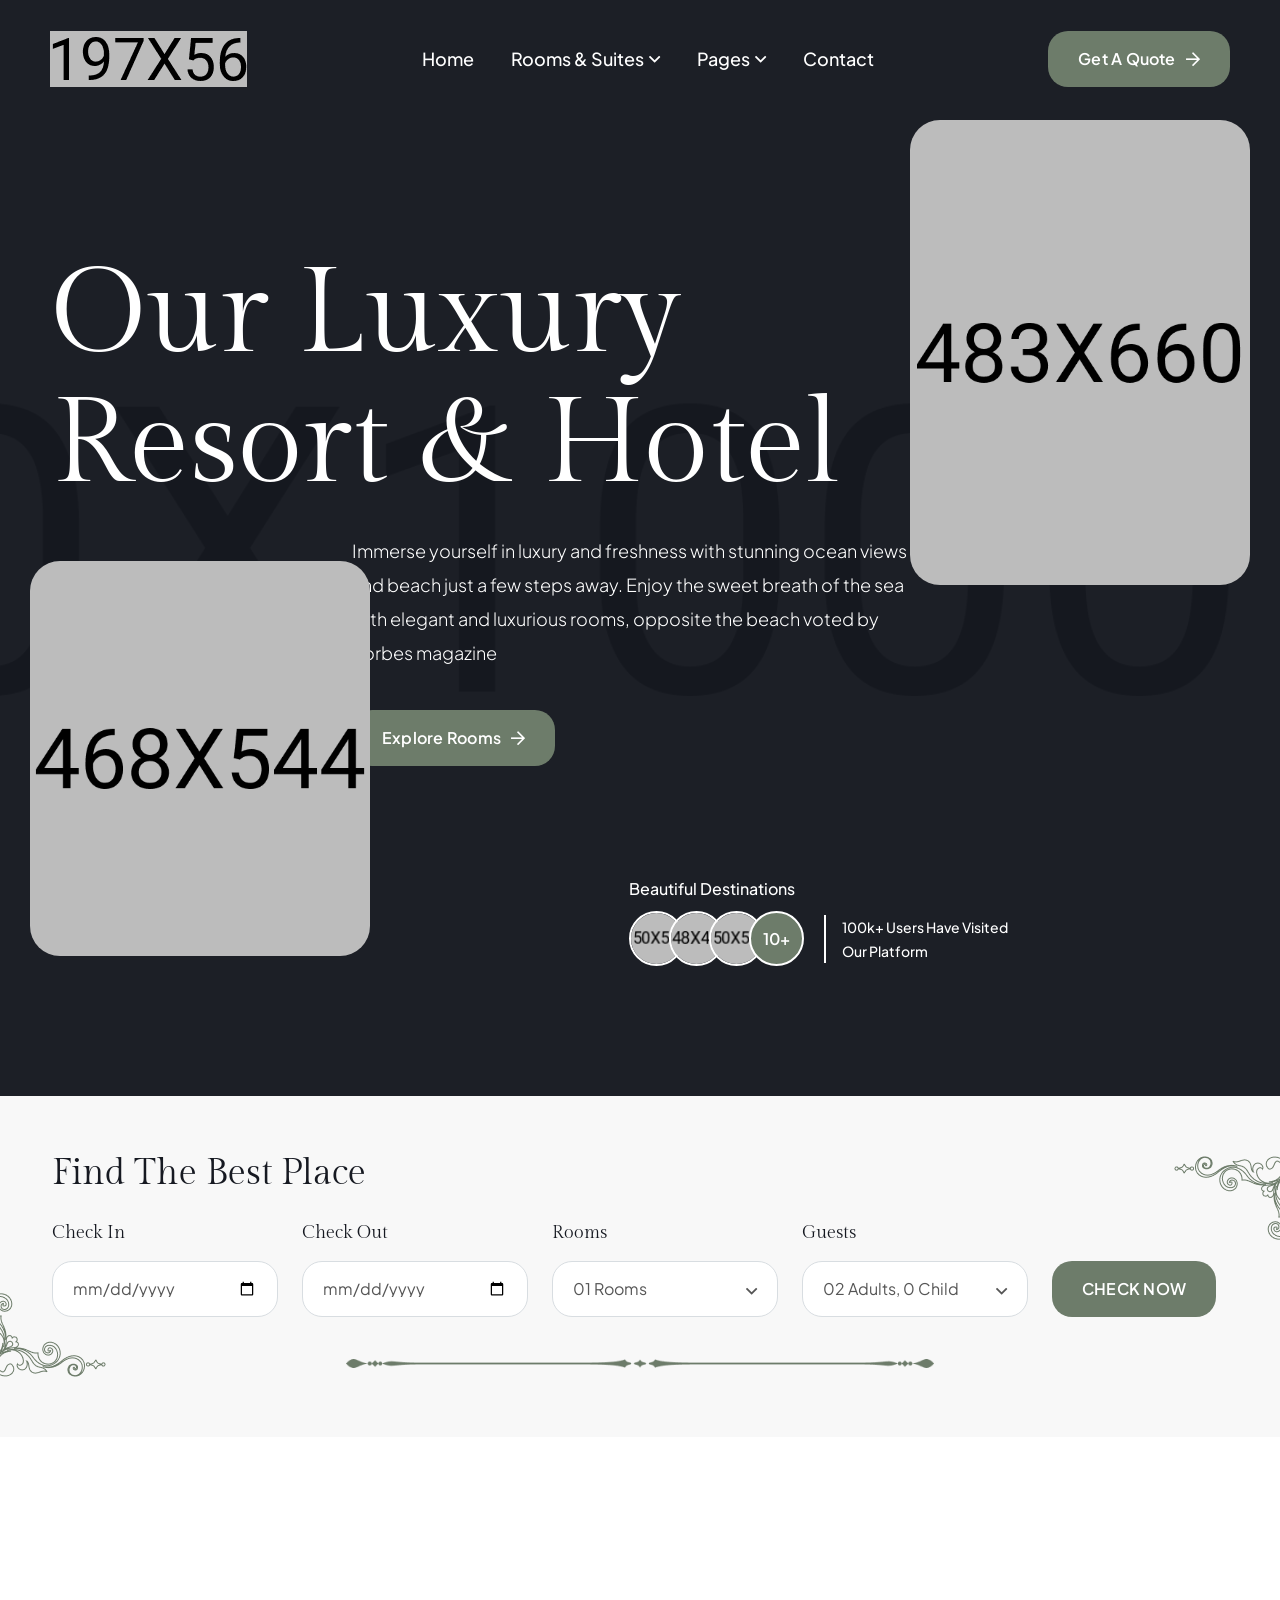
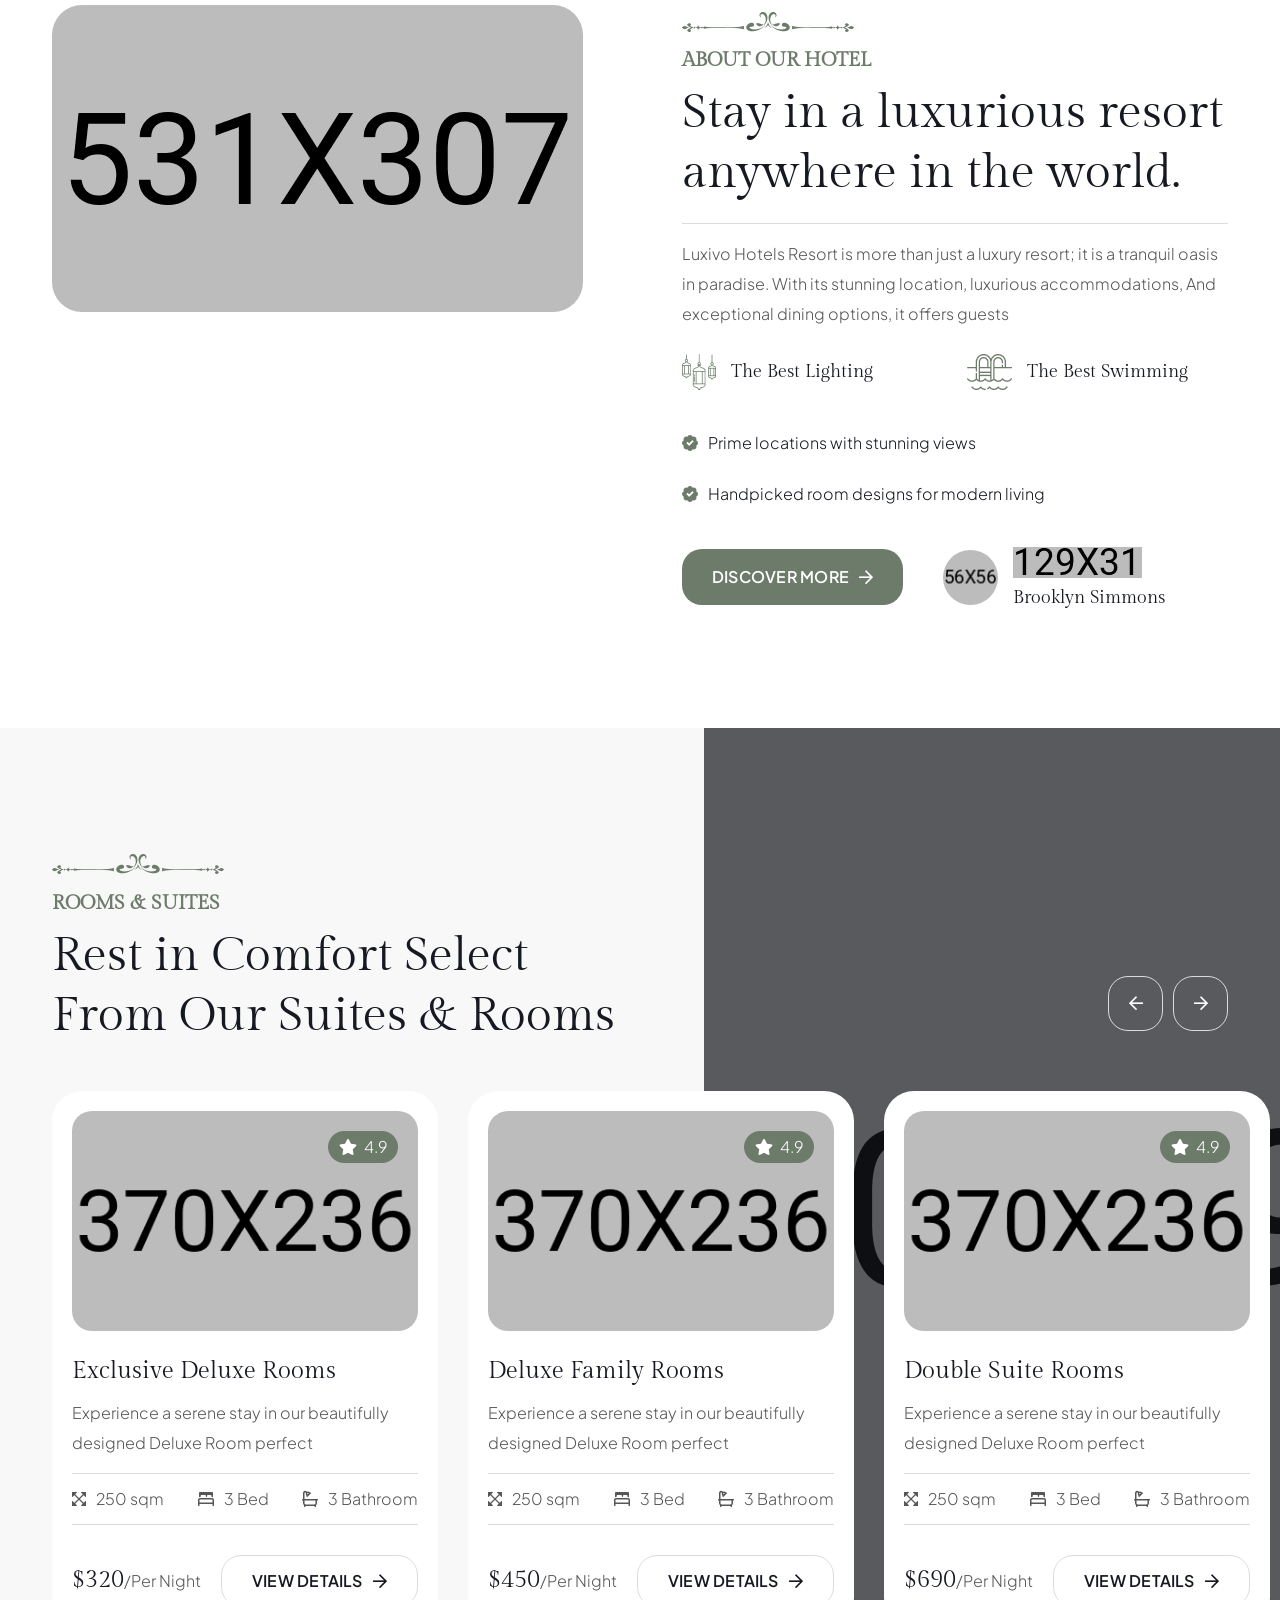
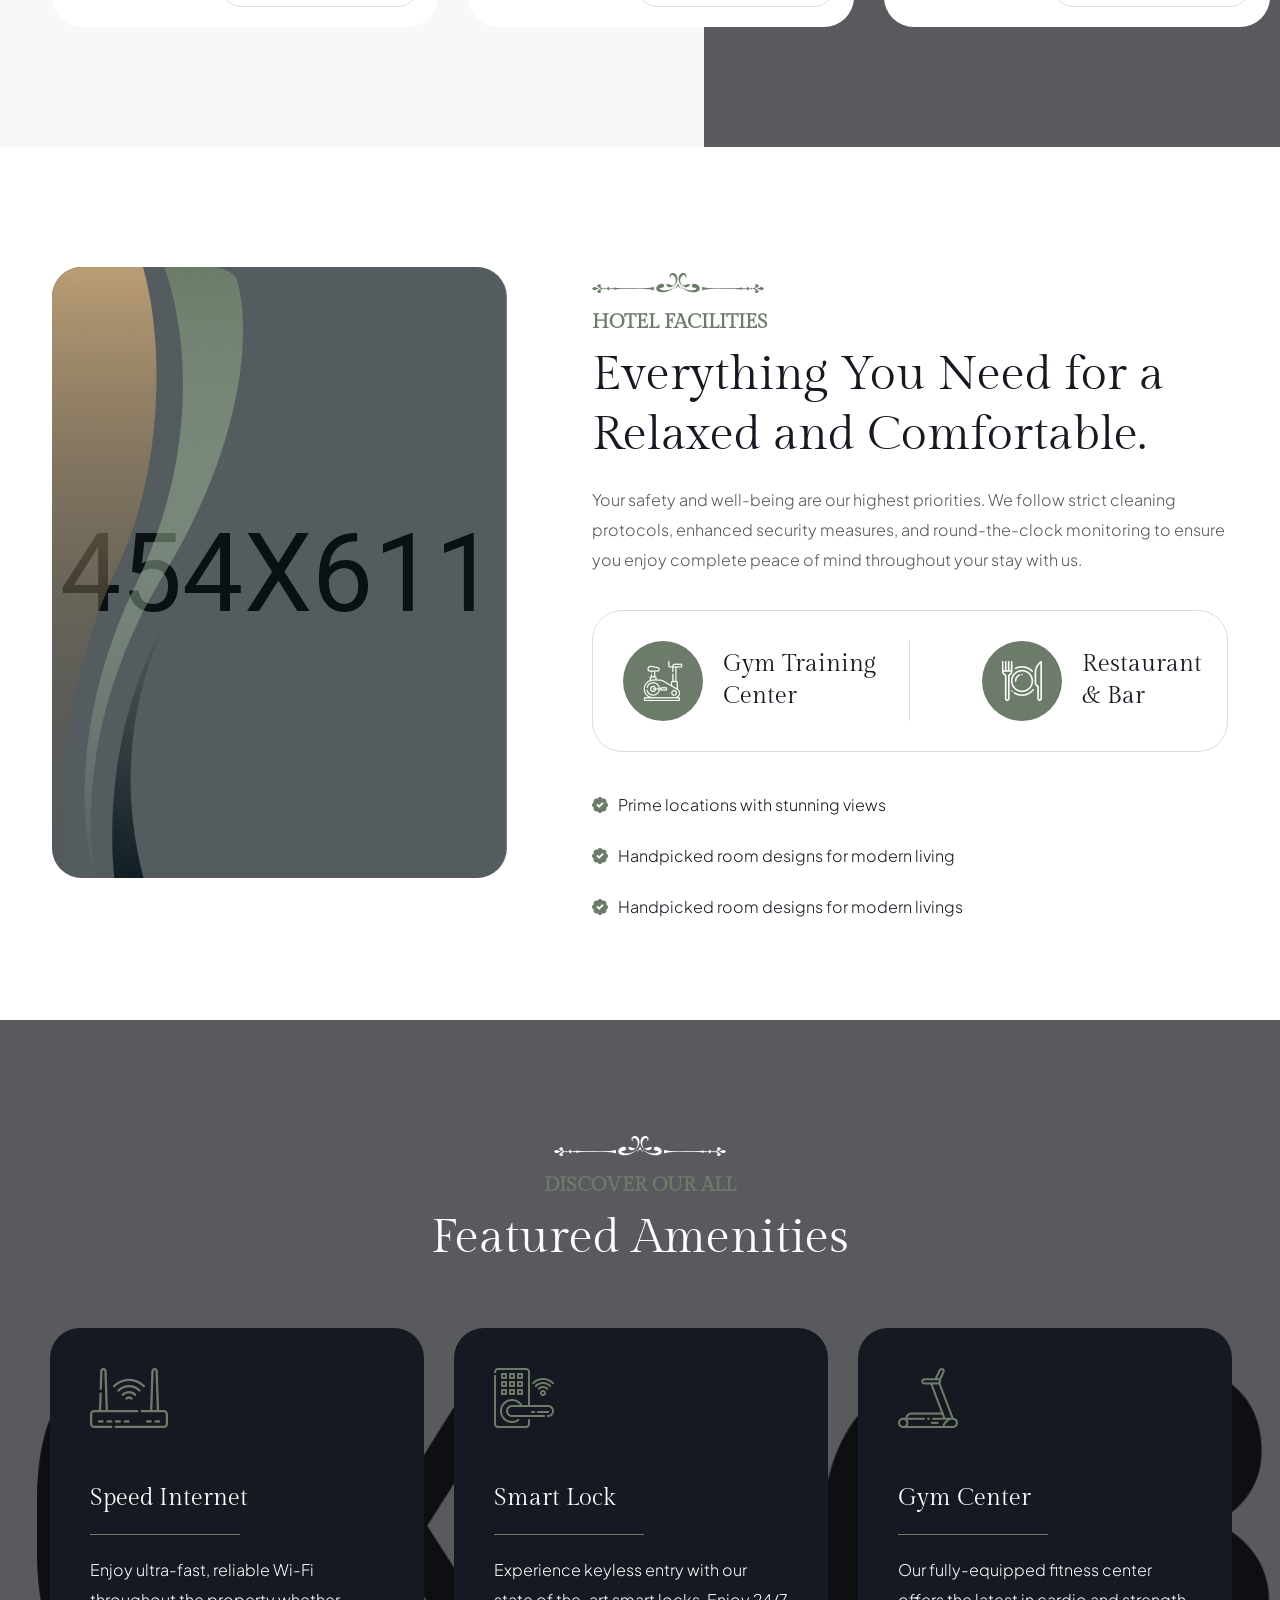
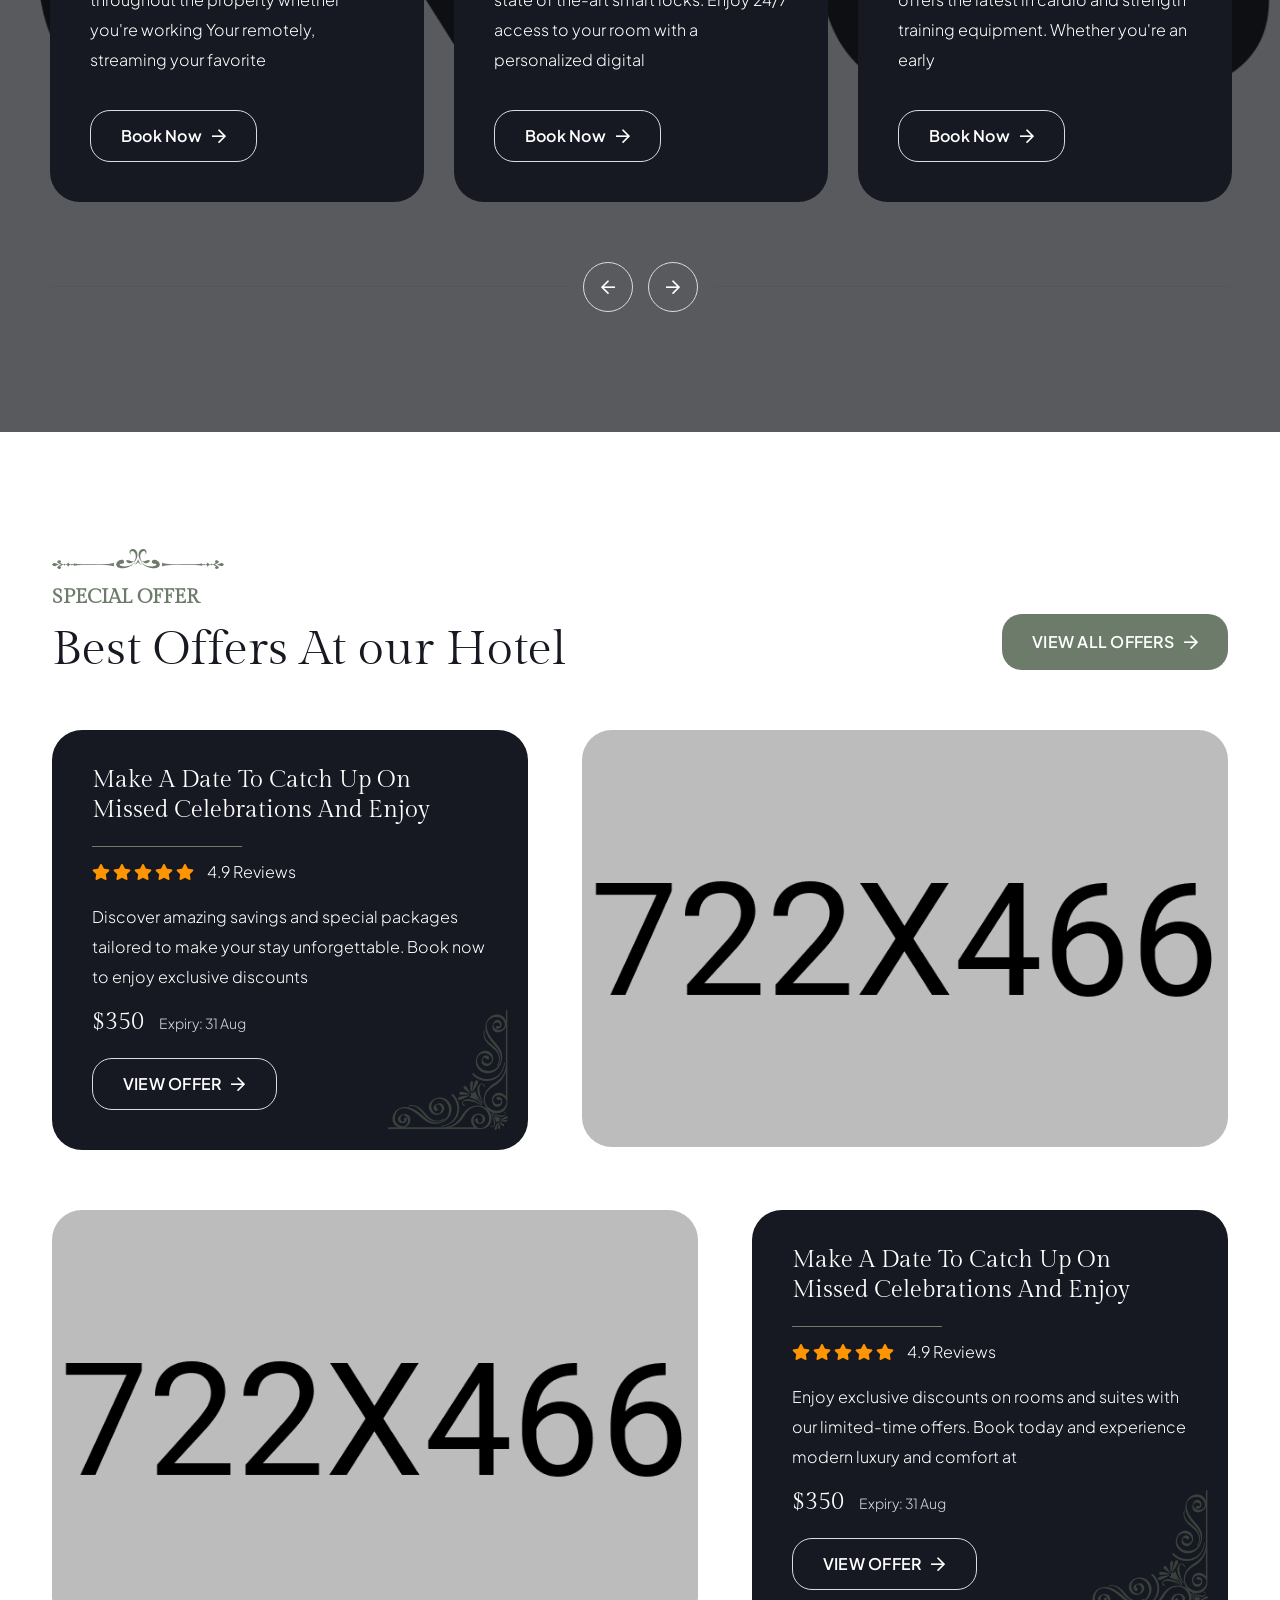
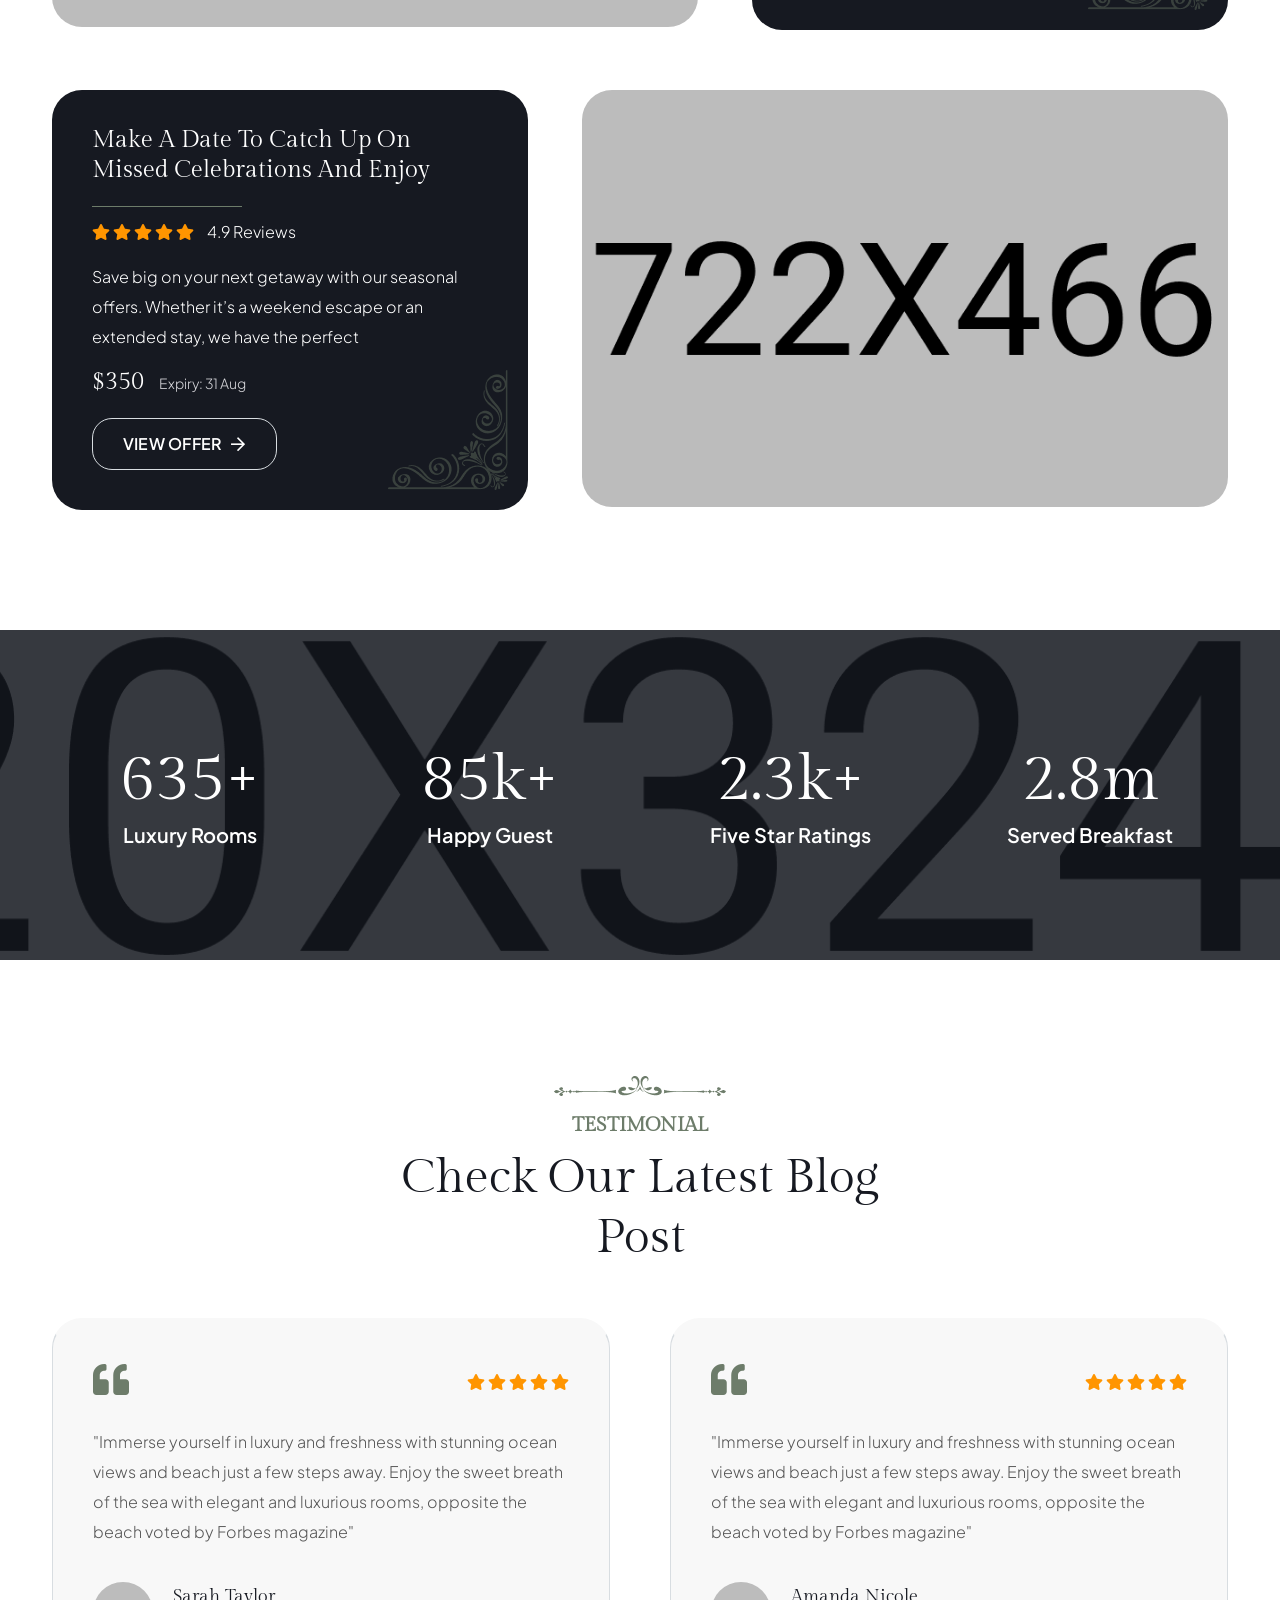
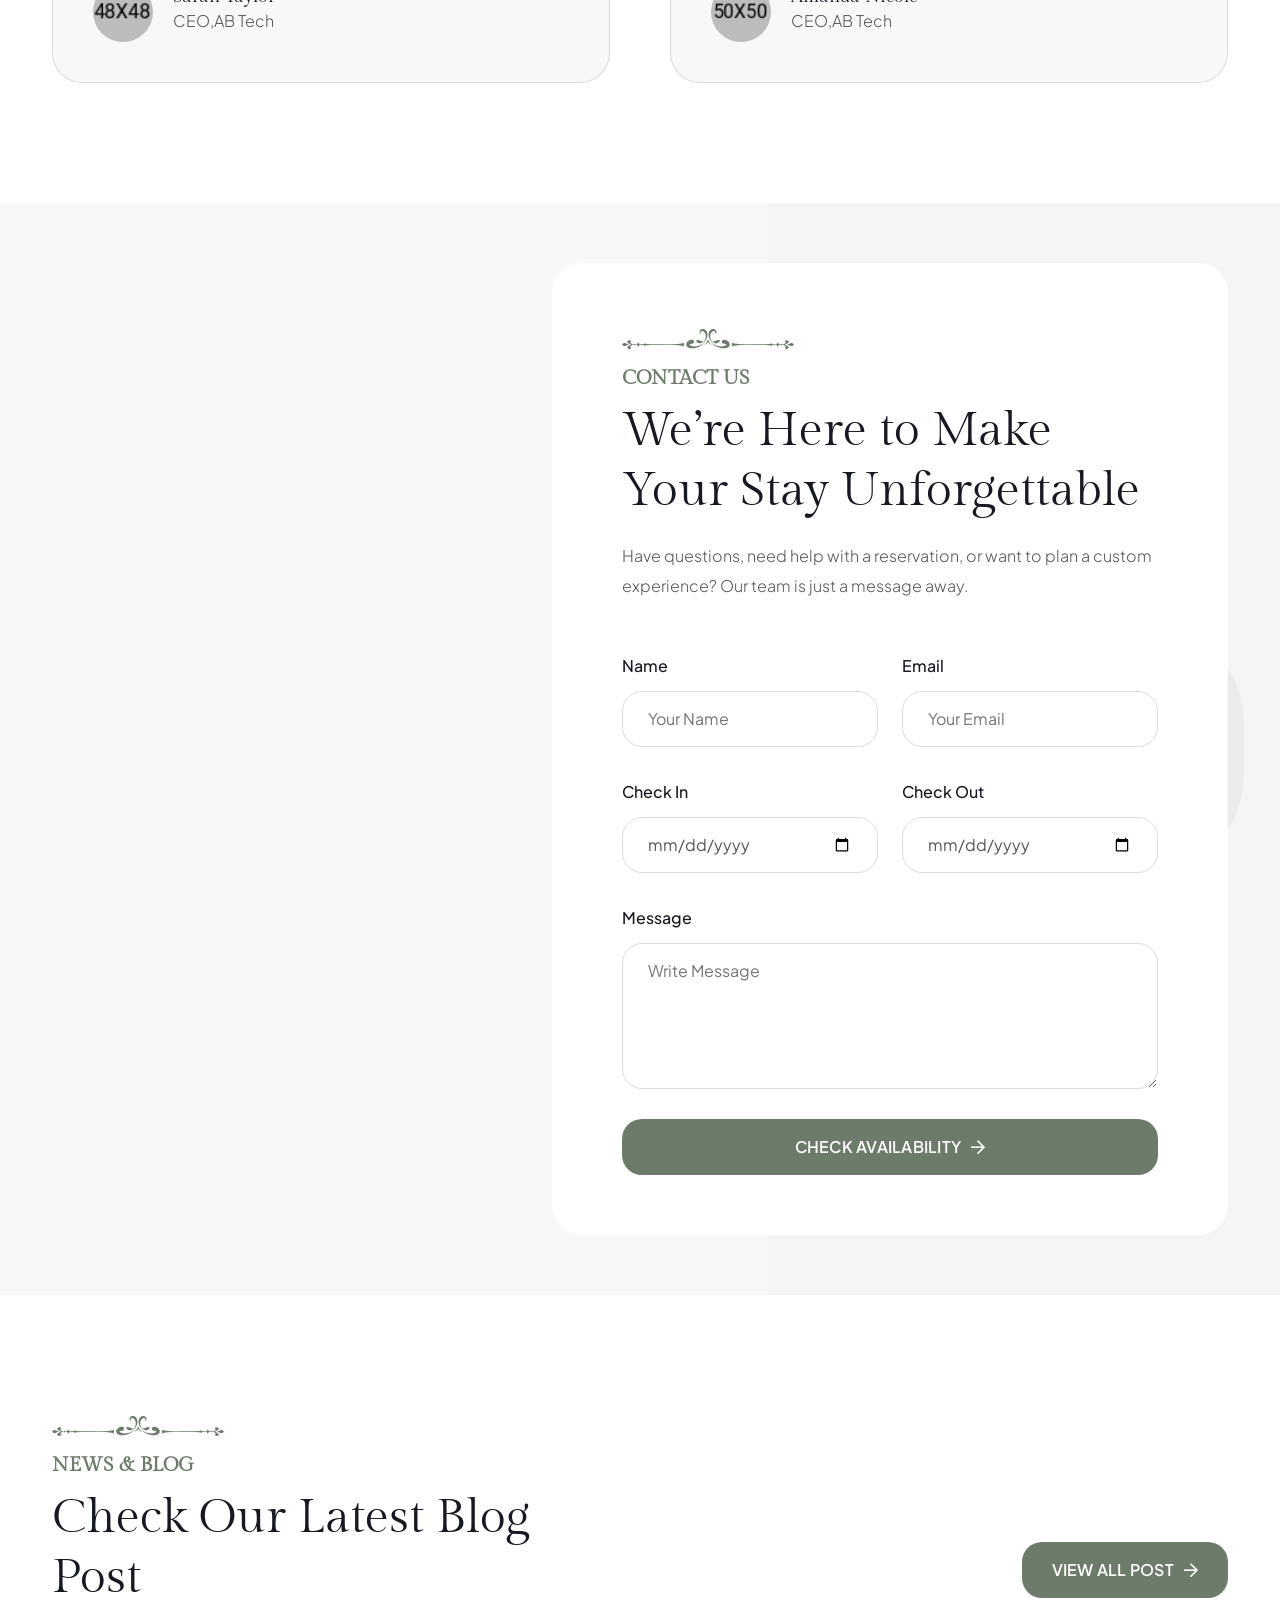
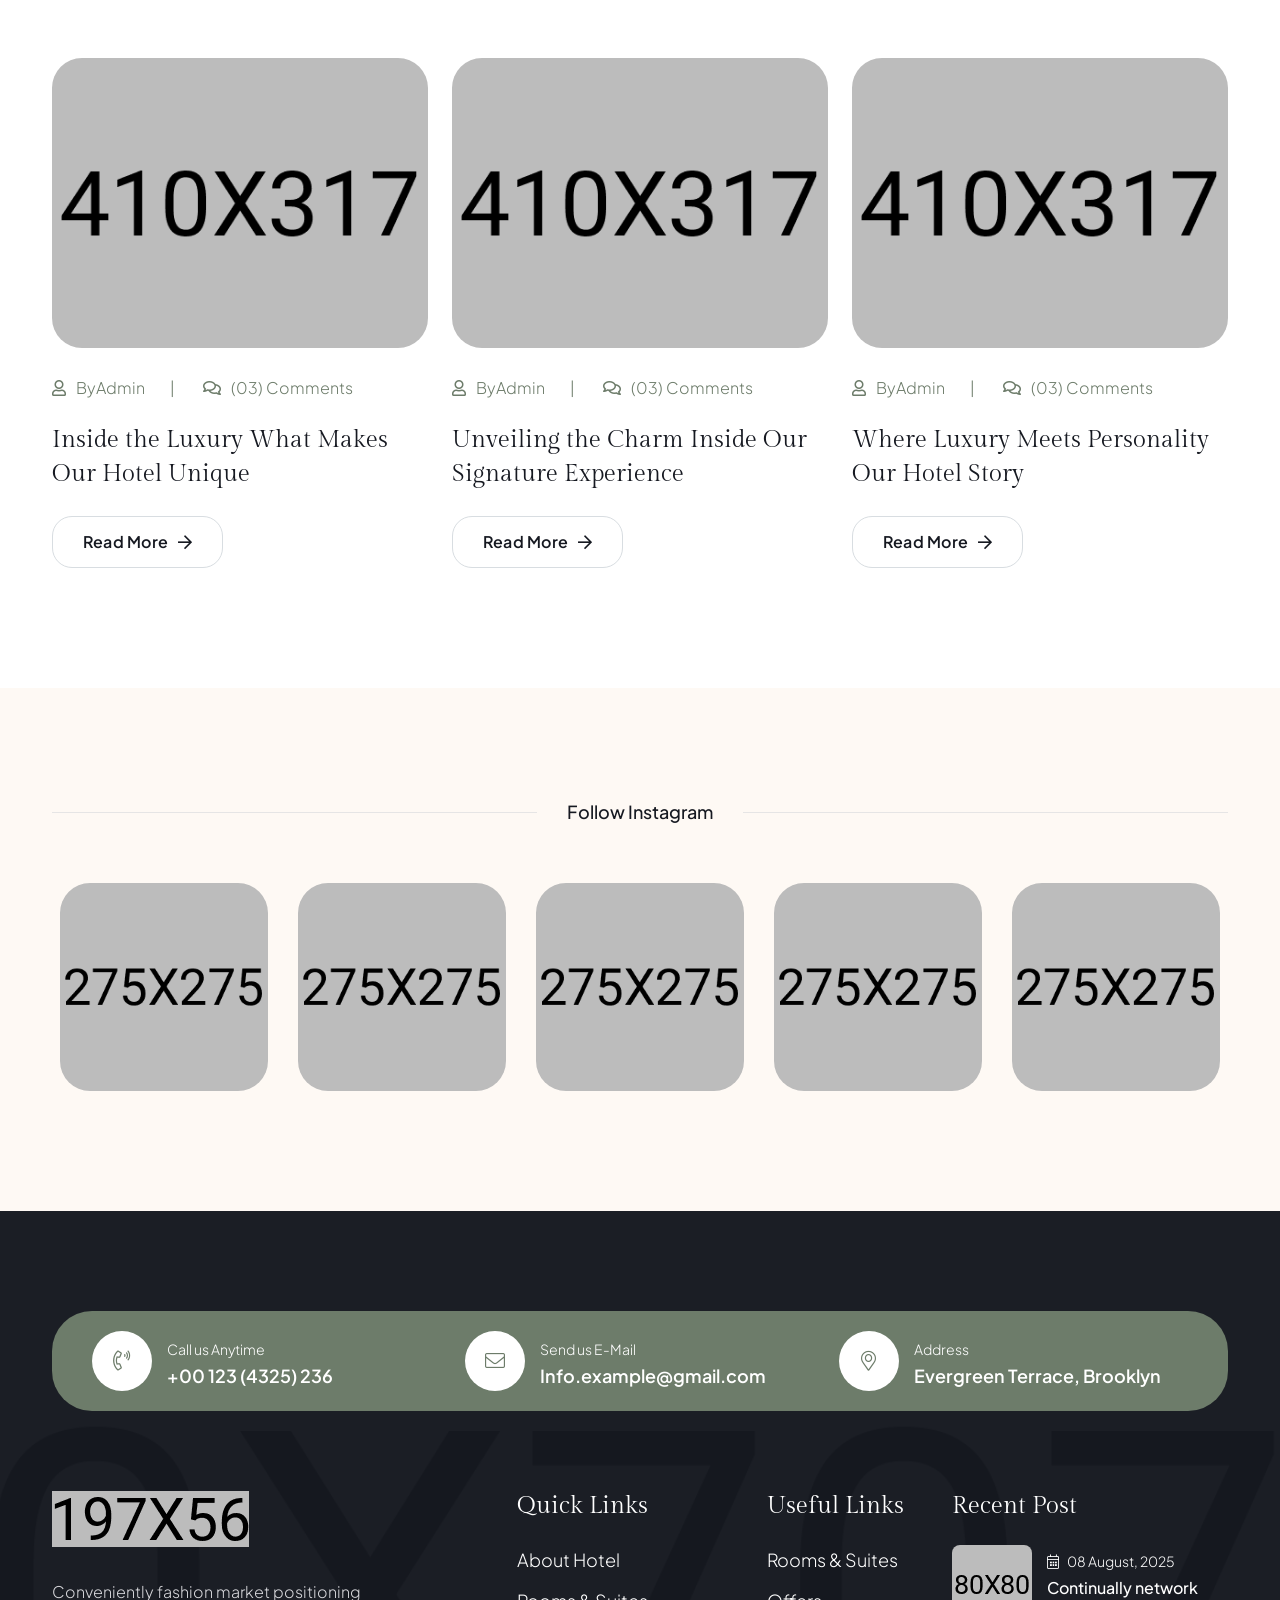
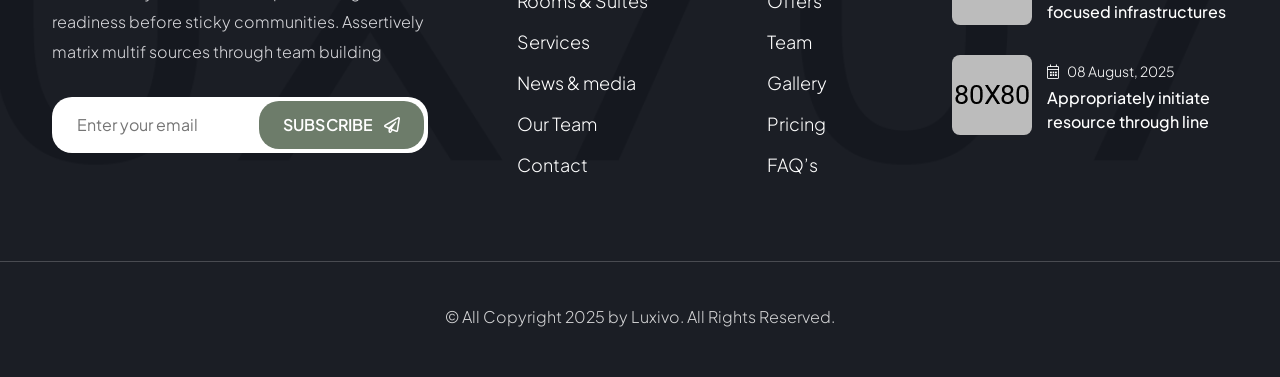
==== commit 4ecfd0aa: "update 16 malam" ====
--- a/index.html
+++ b/index.html
@@ -77,36 +77,36 @@
                                 <li class="menu-item has-children"><a href="#">Rooms & Suites</a>
                                     <ul class="sub-menu">
                                         <li><a href="rooms.html">Rooms Grid</a></li>
-                                        <li><a href="rooms-2.html">Rooms List</a></li>
+                                        <!-- <li><a href="rooms-2.html">Rooms List</a></li> -->
                                         <li><a href="room-details.html">Room Details</a></li>
                                     </ul>
                                 </li>
                                 <li class="menu-item has-children"><a href="#">Pages</a>
                                     <ul class="sub-menu">
                                         <li><a href="about.html">About Us</a></li>
-                                        <li><a href="services.html">Services</a>
+                                         <!-- <li><a href="services.html">Services</a>
                                             <ul class="sub-menu">
                                                 <li><a href="services.html">Services</a></li>
                                                 <li><a href="service-details.html">Service Details</a></li>
                                             </ul>
-                                        </li>
-                                        <li><a href="offer.html">Offers</a></li>
-                                        <li><a href="offer-details.html">Offer Details</a></li>
+                                        </li> -->
+                                        <!-- <li><a href="offer.html">Offers</a></li>
+                                        <li><a href="offer-details.html">Offer Details</a></li> -->
                                         <li><a href="gallery.html">Our Gallery</a></li>
                                         <li><a href="team.html">Our Team</a></li>
-                                        <li><a href="team-details.html">Team Details</a></li>
+                                        <!-- <li><a href="team-details.html">Team Details</a></li>
                                         <li><a href="pricing.html">Pricing</a></li>
-                                        <li><a href="faqs.html">Faqs</a></li>
+                                        <li><a href="faqs.html">Faqs</a></li> -->
                                         <li><a href="404.html">404</a></li>
                                     </ul>
                                 </li>
-                                <li class="menu-item has-children"><a href="#">News</a>
+                                <!-- <li class="menu-item has-children"><a href="#">News</a>
                                     <ul class="sub-menu">
                                         <li><a href="blog-grid.html">Blog Grid</a></li>
                                         <li><a href="blog-standard.html">Blog Standard</a></li>
                                         <li><a href="blog-details.html">Blog Details</a></li>
                                     </ul>
-                                </li>
+                                </li> -->
                                 <li class="menu-item"><a href="contact.html">Contact</a></li>
                             </ul>
                         </nav>
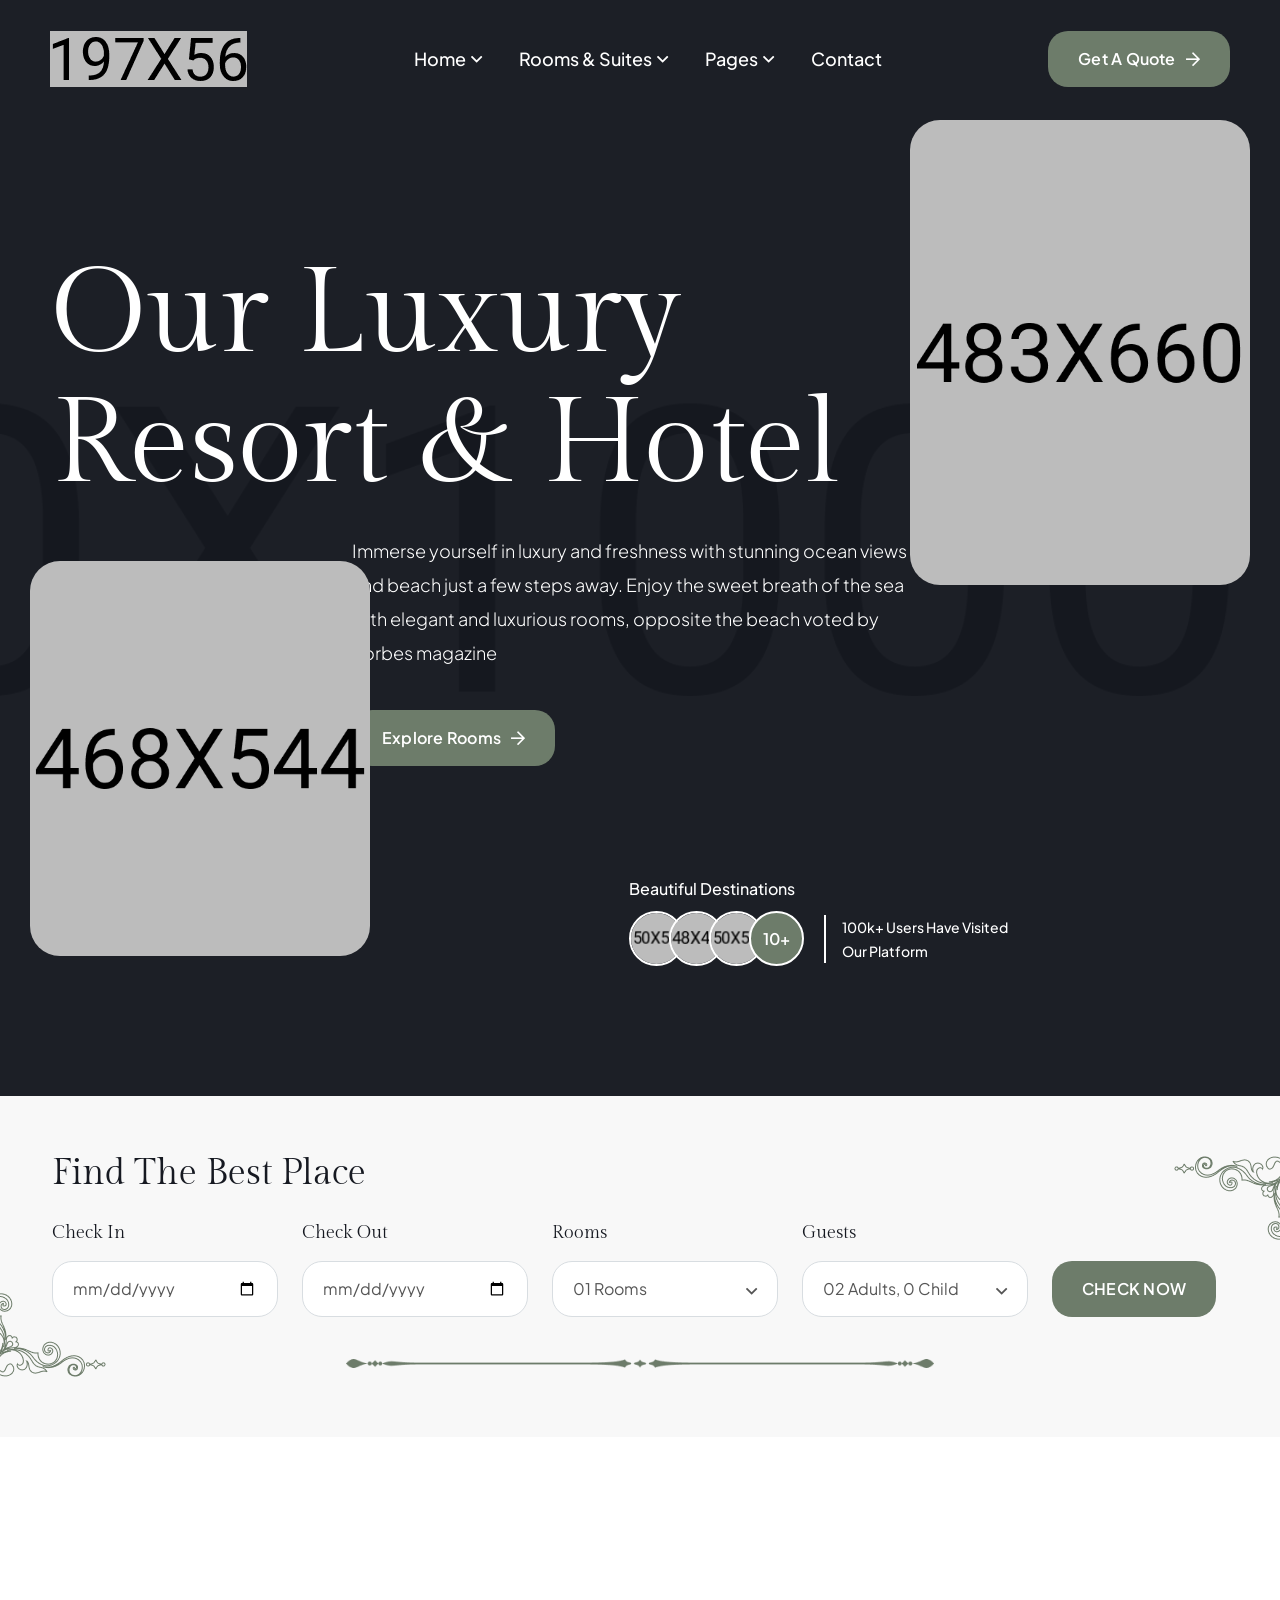
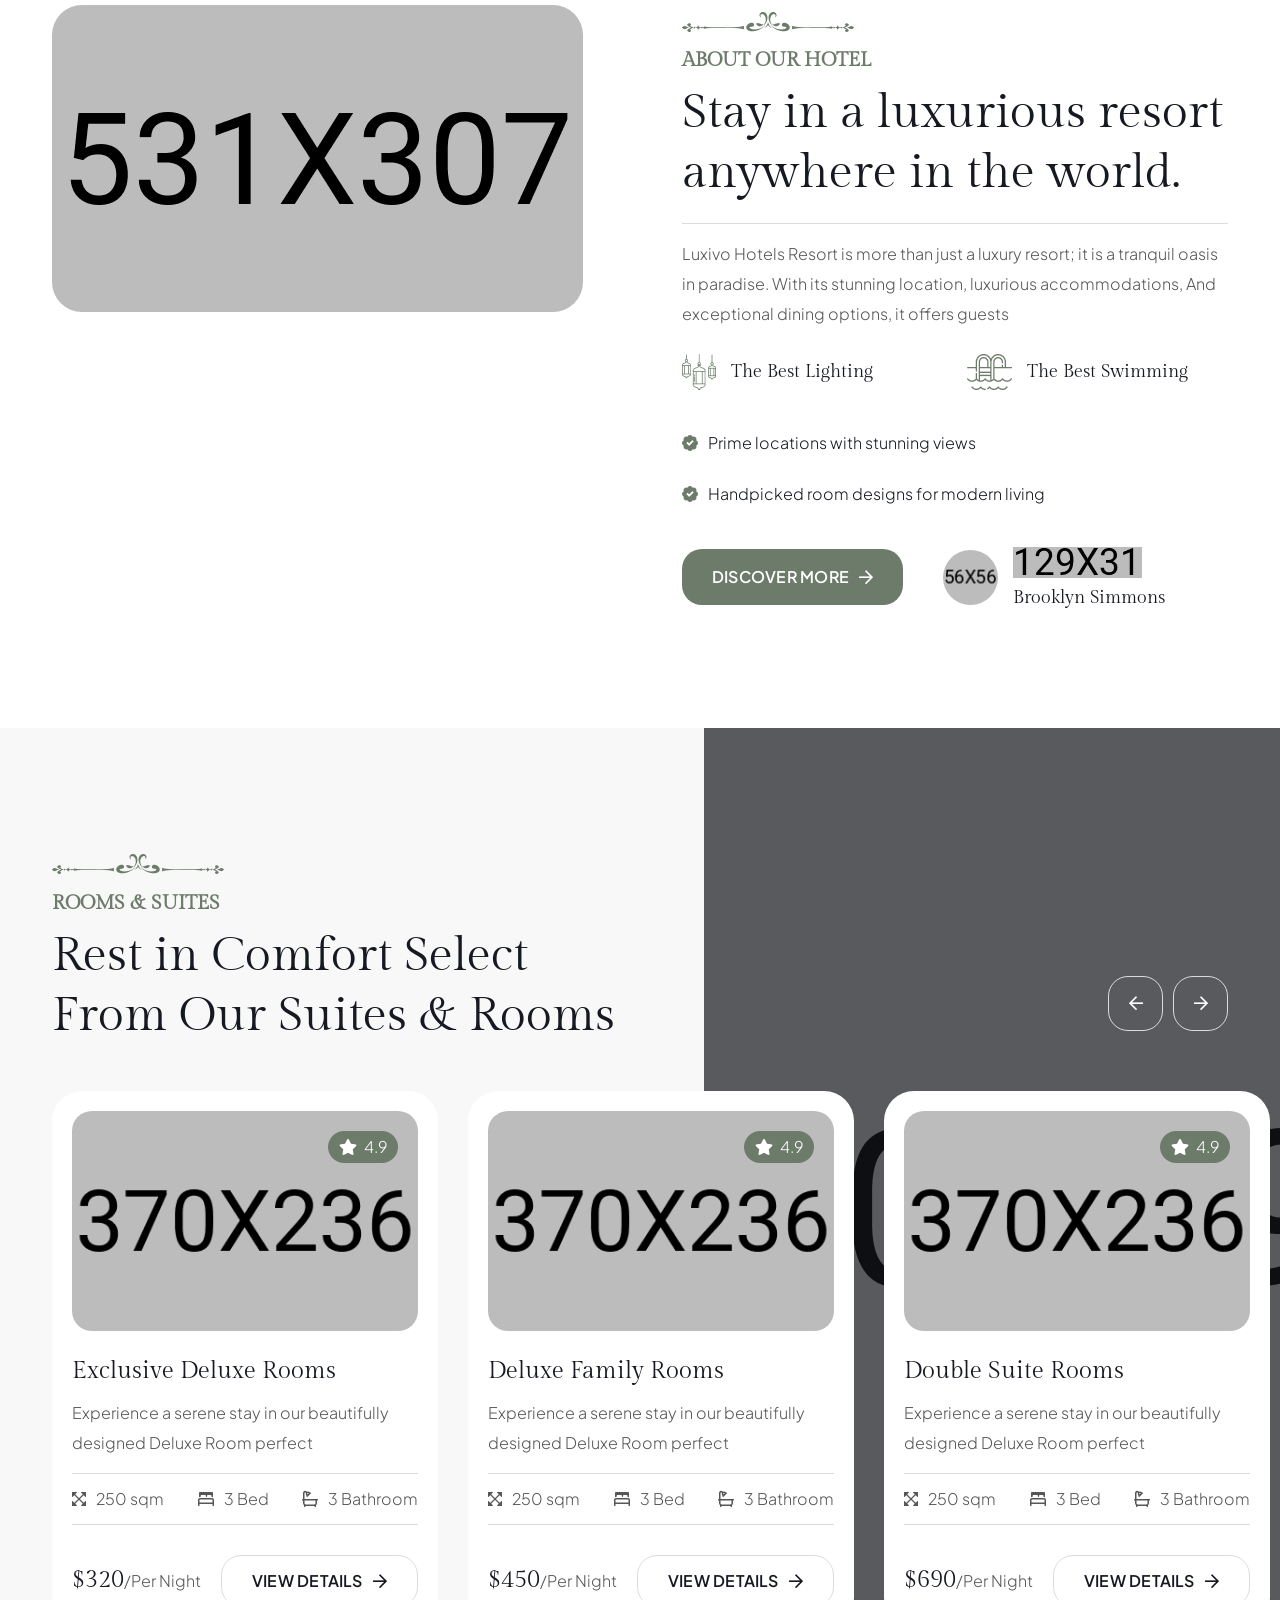
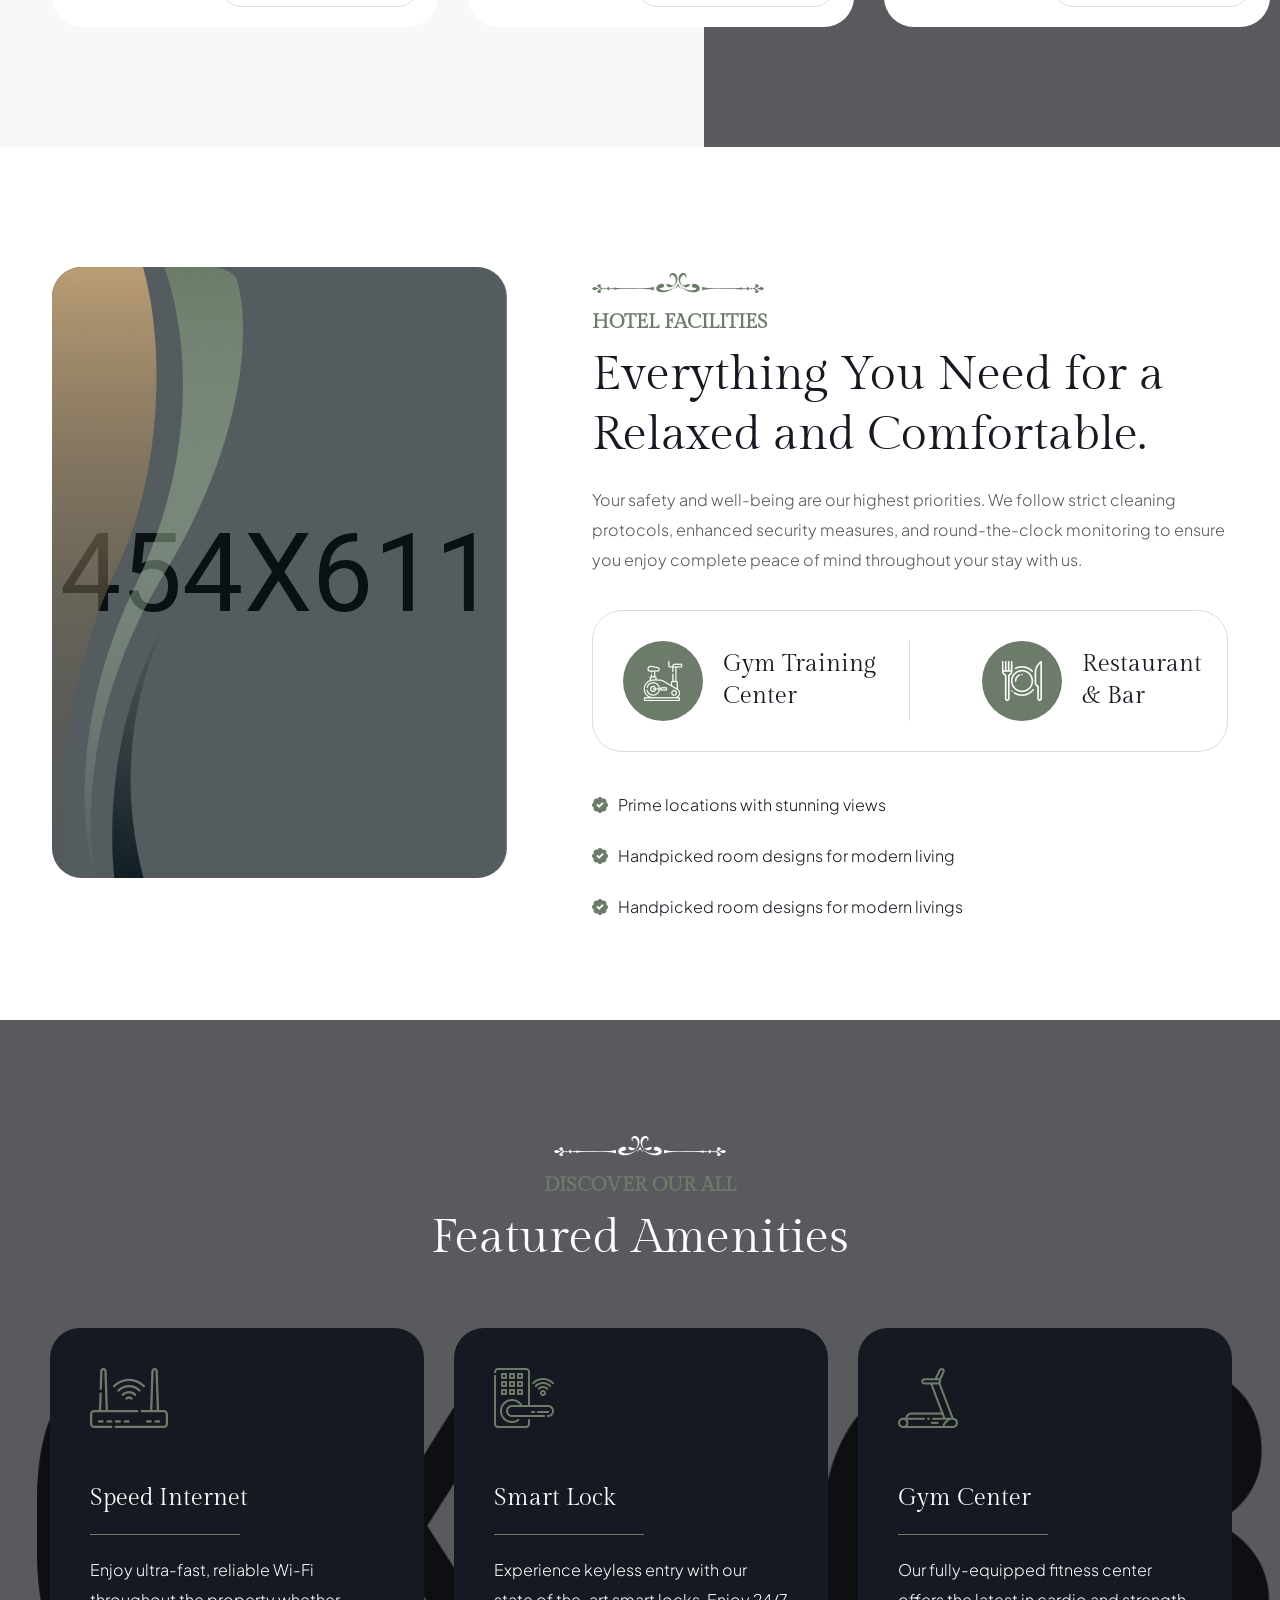
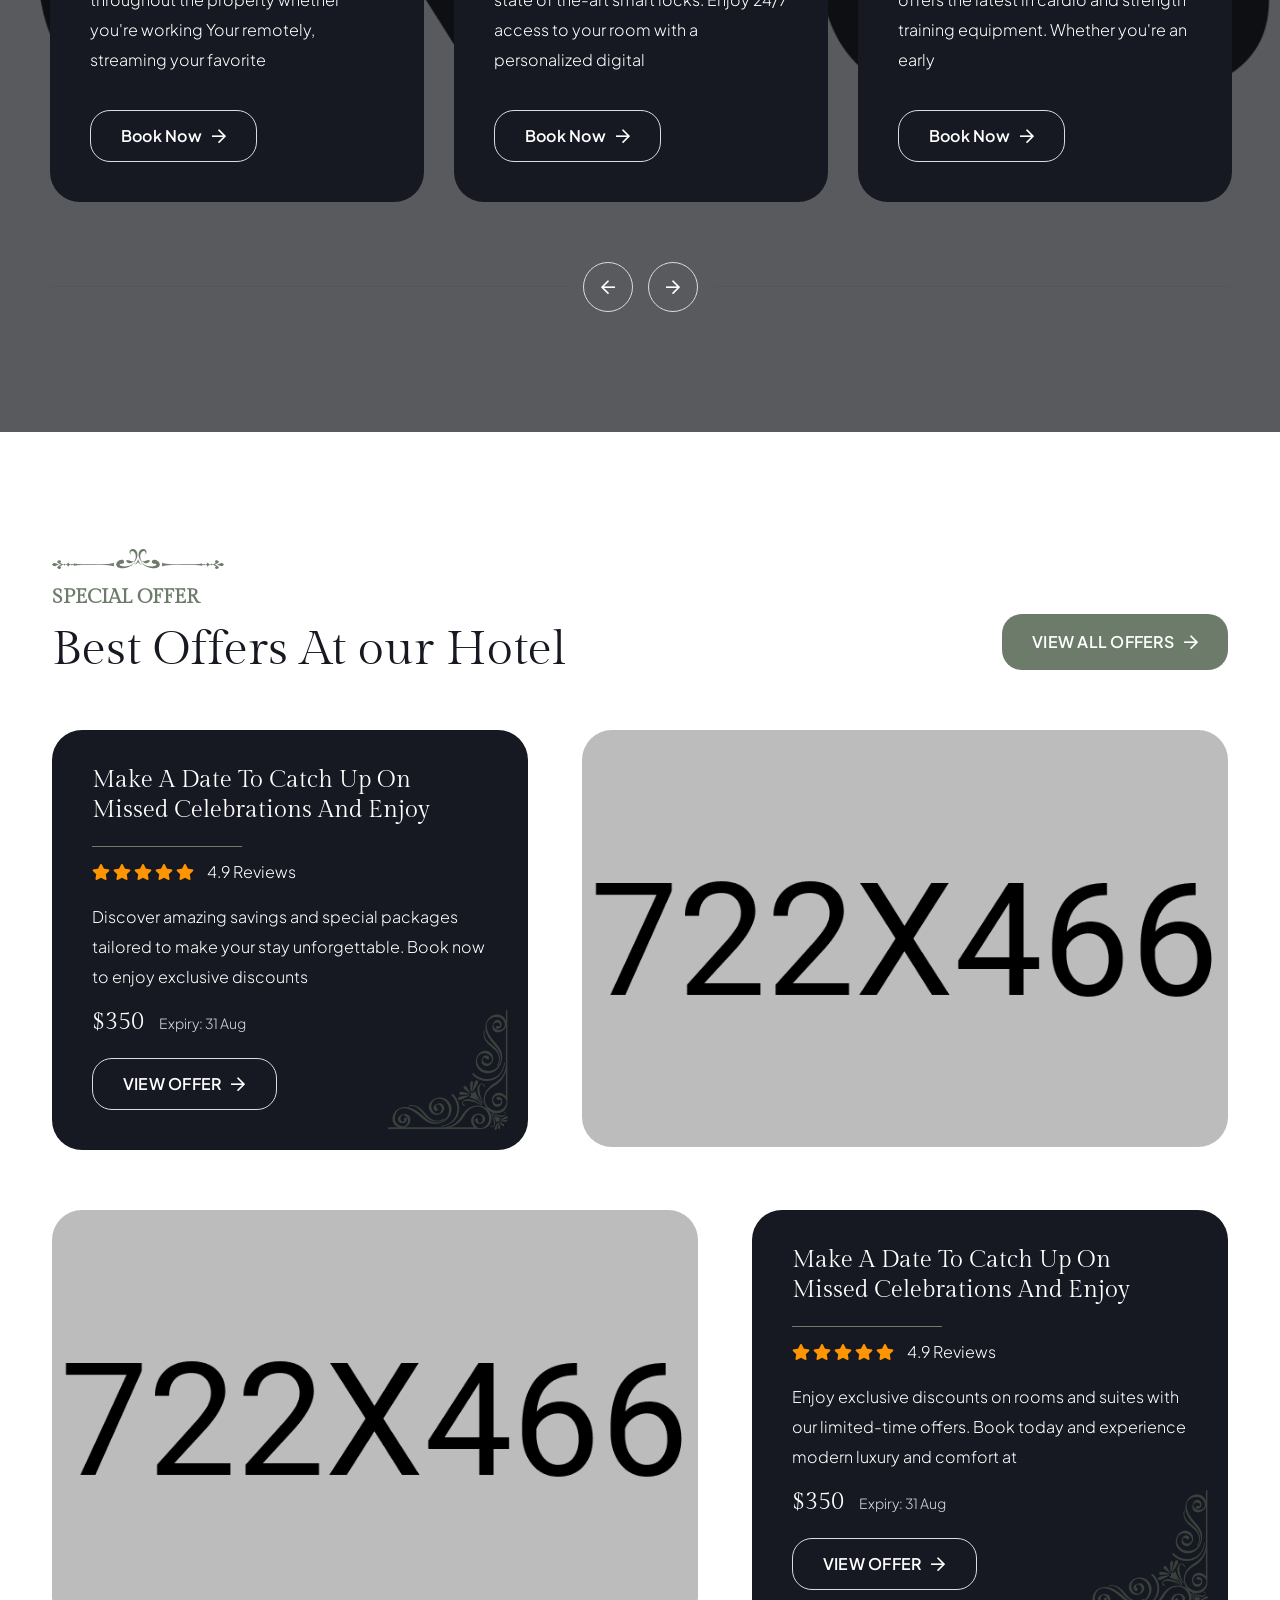
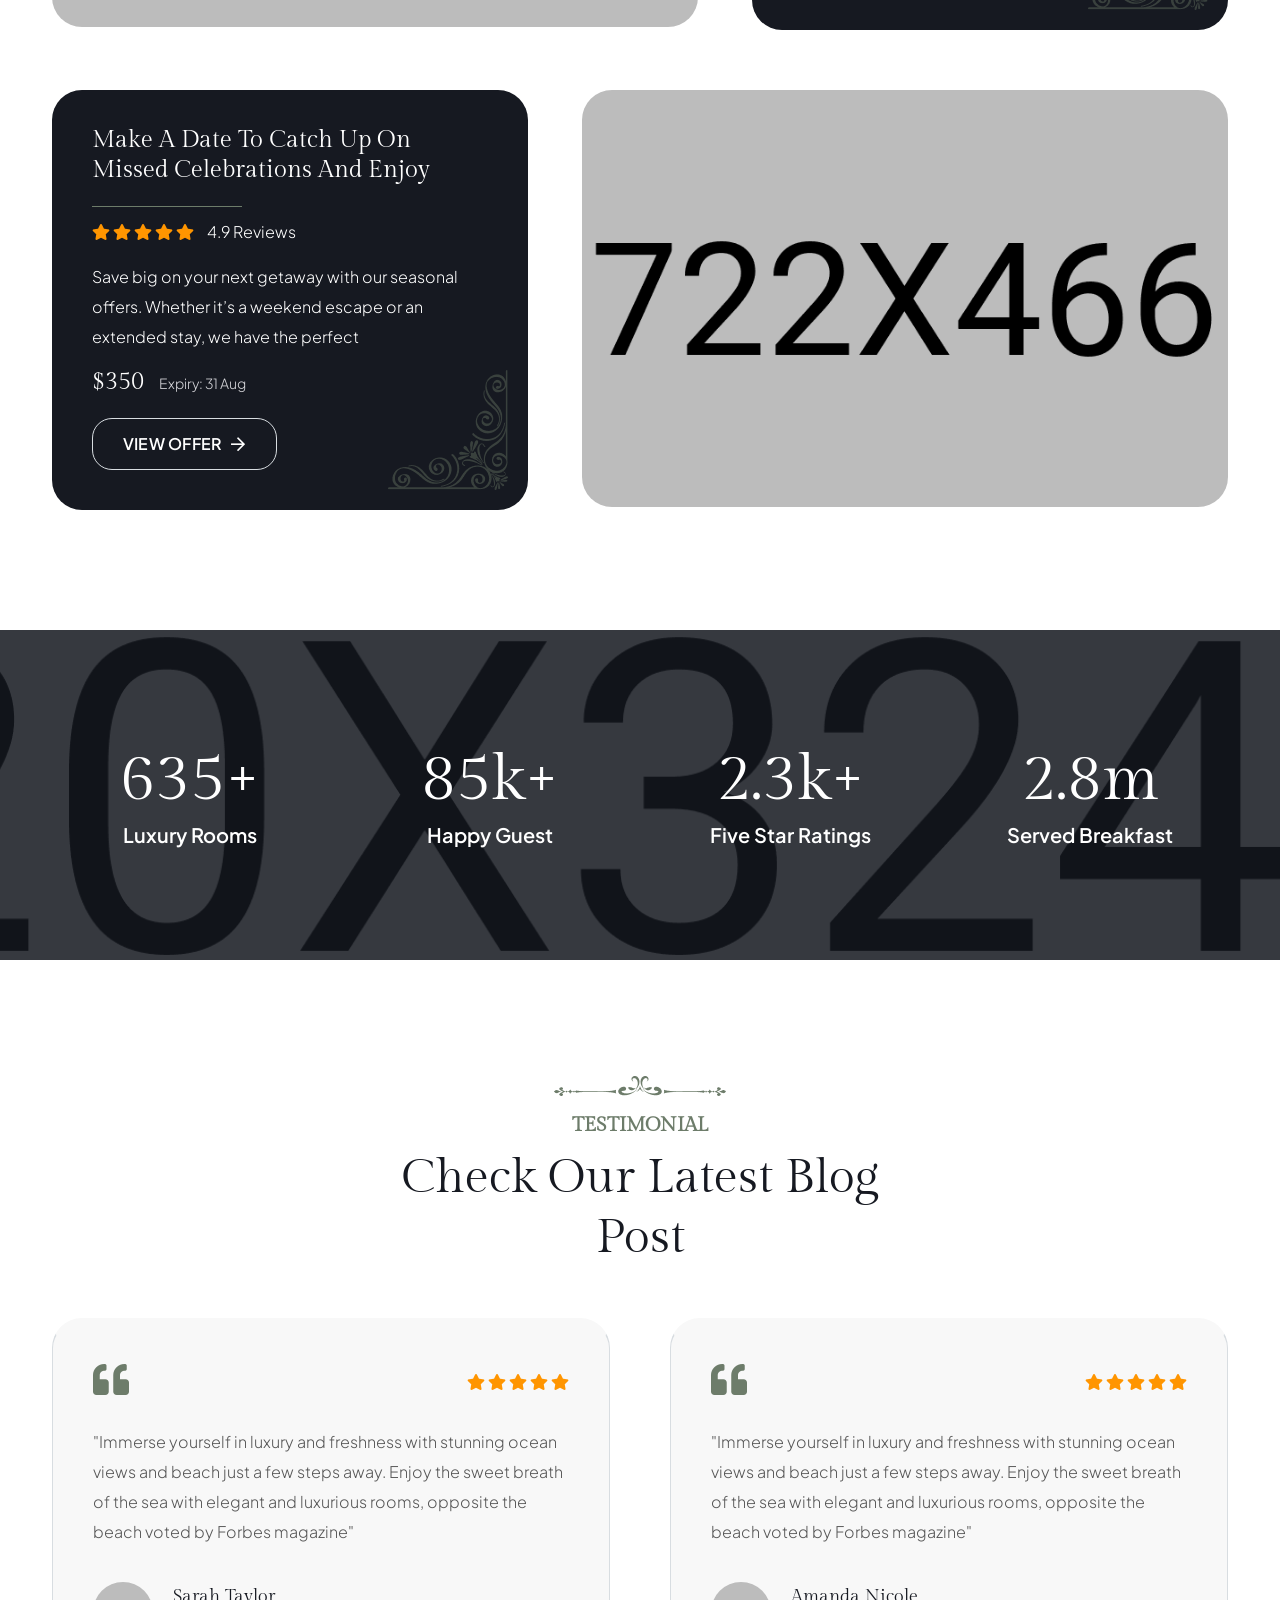
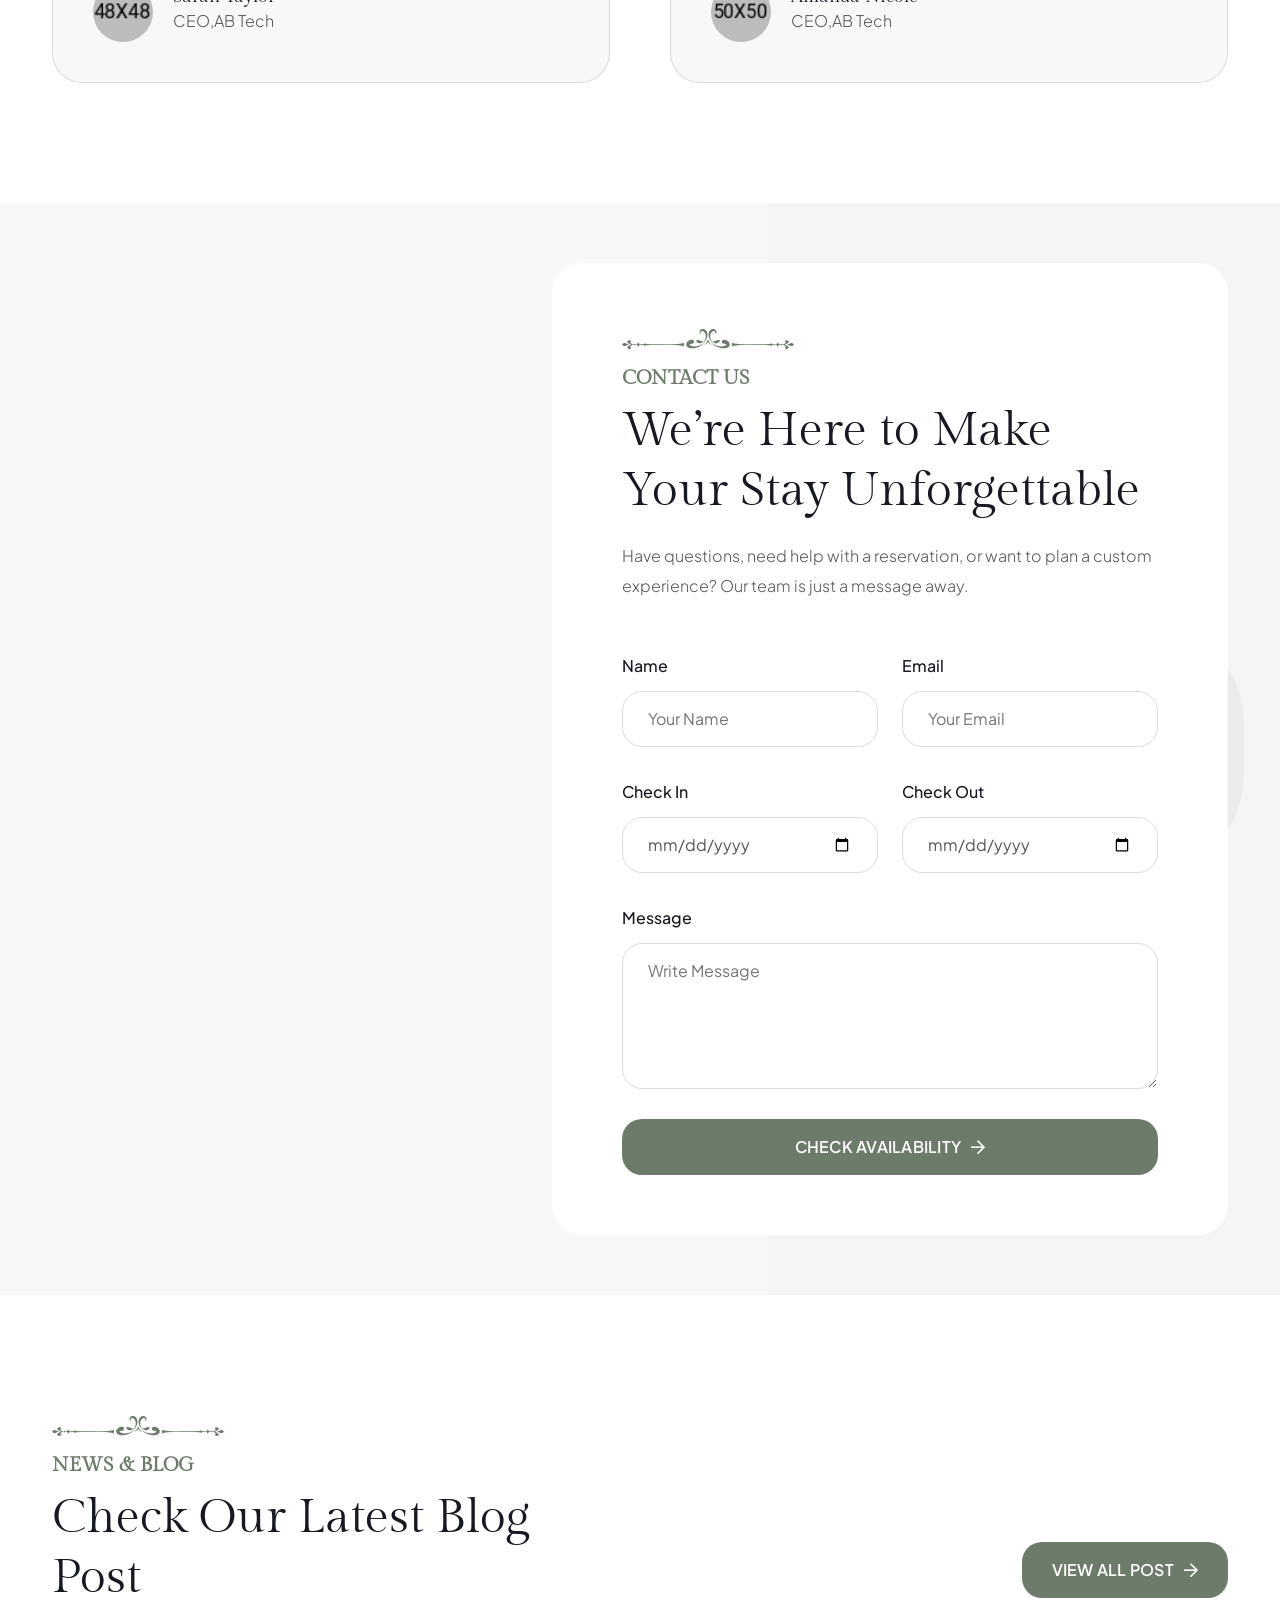
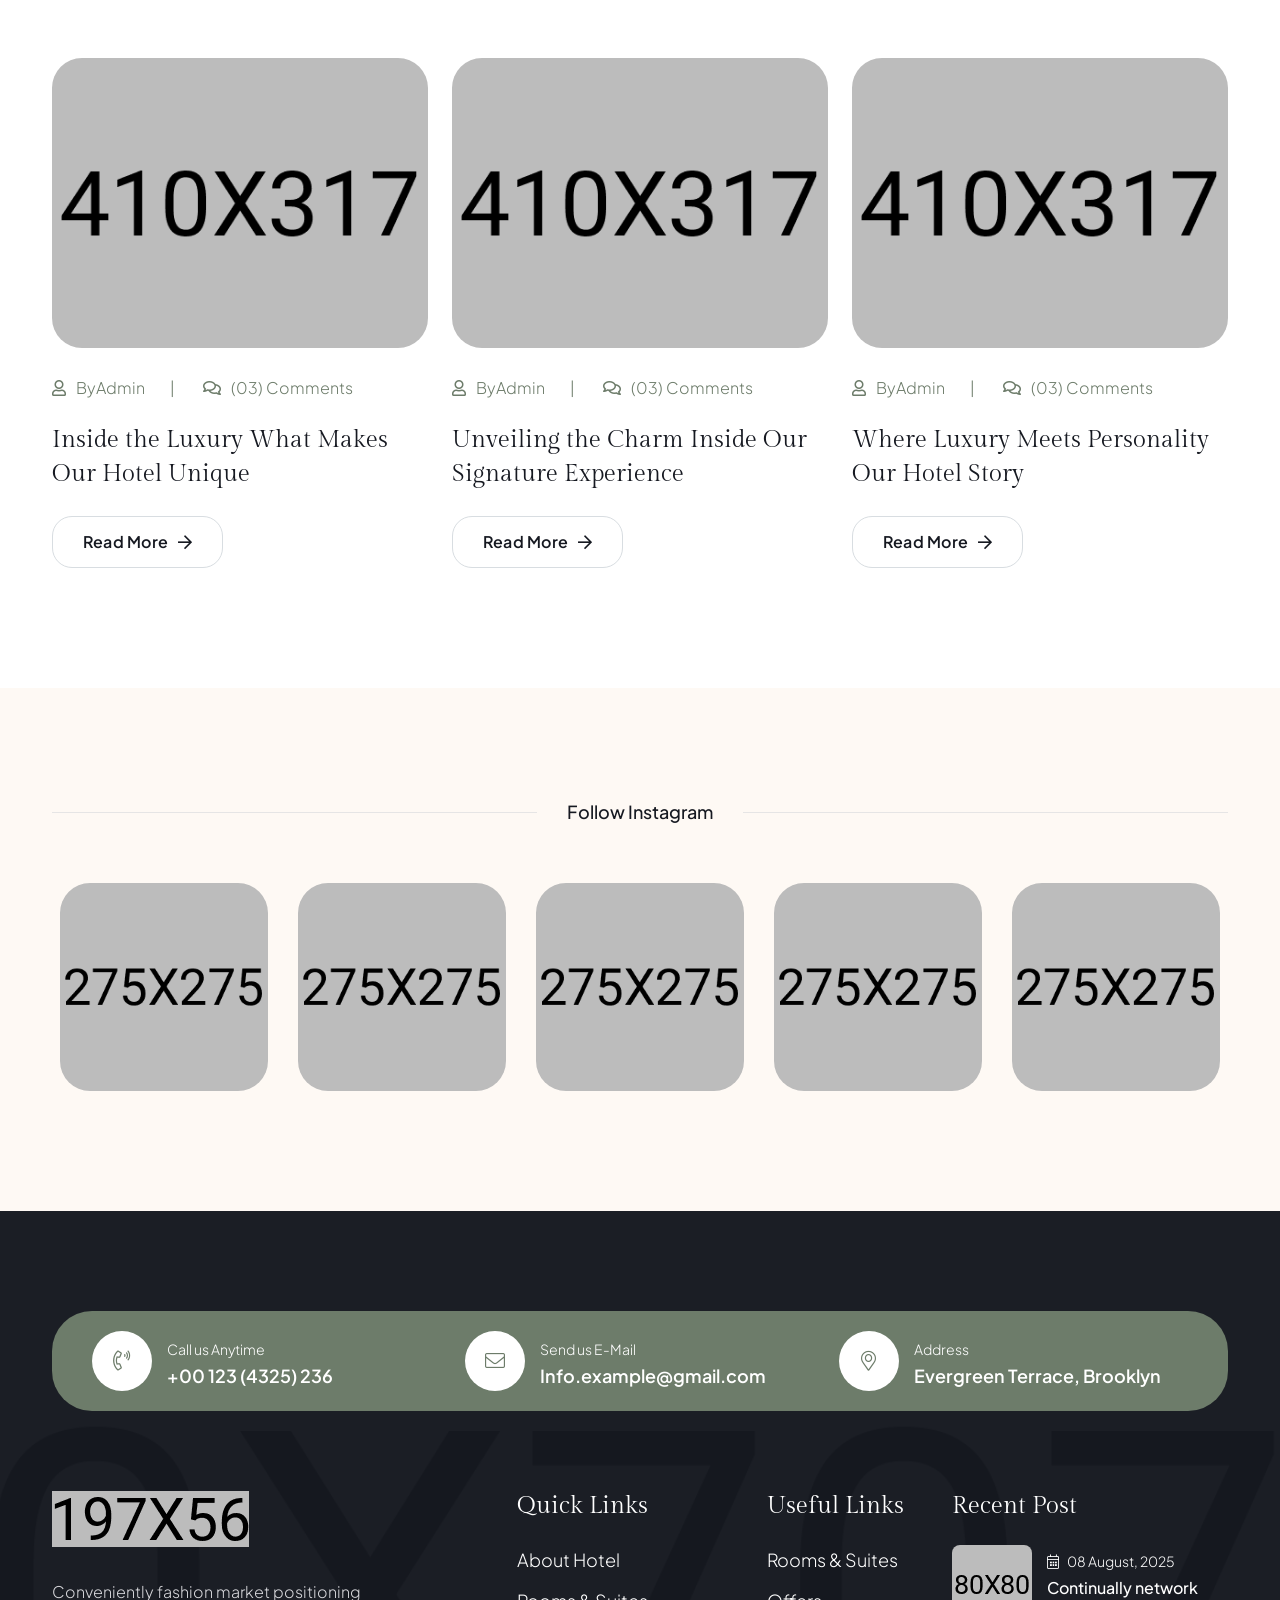
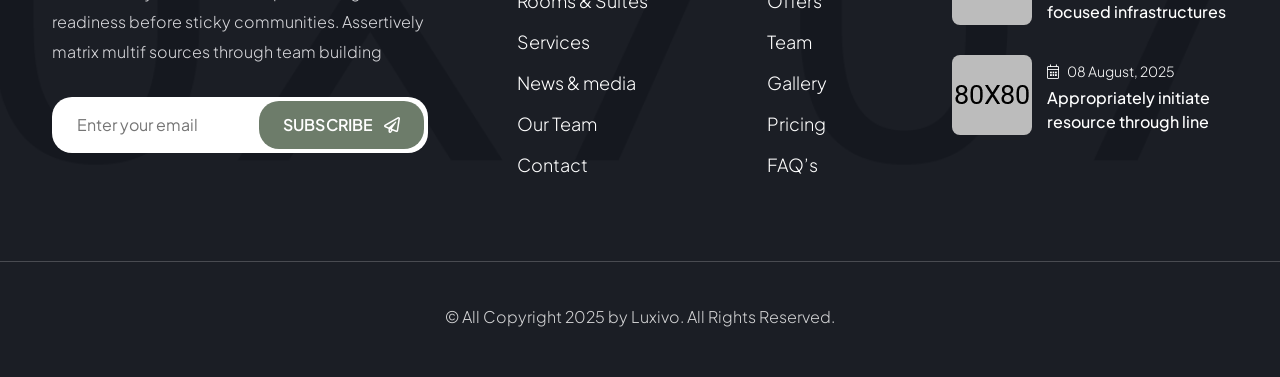
==== commit 4bb2c225: "update 19" ====
--- a/index.html
+++ b/index.html
@@ -68,11 +68,11 @@
                         <nav class="main-menu">
                             <ul>
                                 <li class="menu-item has-children"><a href="index.html">Home</a>
-                                    <!-- <ul class="sub-menu">
+                                    <ul class="sub-menu">
                                             <li><a href="index.html">Home One</a></li>
-                                            <li><a href="index-2.html">Home Two</a></li>
-                                            <li><a href="index-3.html">Home Three</a></li>
-                                        </ul> -->
+                                            <li><a href="landing2.html">Home Two</a></li>
+                                            <!-- <li><a href="index-3.html">Home Three</a></li> -->
+                                        </ul>
                                 </li>
                                 <li class="menu-item has-children"><a href="#">Rooms & Suites</a>
                                     <ul class="sub-menu">
@@ -84,7 +84,7 @@
                                 <li class="menu-item has-children"><a href="#">Pages</a>
                                     <ul class="sub-menu">
                                         <li><a href="about.html">About Us</a></li>
-                                         <!-- <li><a href="services.html">Services</a>
+                                        <!-- <li><a href="services.html">Services</a>
                                             <ul class="sub-menu">
                                                 <li><a href="services.html">Services</a></li>
                                                 <li><a href="service-details.html">Service Details</a></li>
@@ -1352,7 +1352,7 @@
     <script src="assets/js/theme.js"></script>
 
     <script>
-        const SLUG = "nanas";
+        const SLUG = "goagong";
         let selectedUnitId = null;
         let globalCheckin = null;
         let globalCheckout = null;
@@ -1392,25 +1392,41 @@
 
                 data.categories.forEach(room => {
                     resultContainer.innerHTML += `
-                <div class="card mb-3 shadow-sm">
-                    <div class="card-body">
-                        <h4>${room.name}</h4>
-                        <p>Price / Night:
-                           <strong>Rp ${parseInt(room.price_per_night).toLocaleString()}</strong>
-                        </p>
-                        <p>Total ${totalNights} Nights:
-                           <strong>Rp ${parseInt(room.total_price).toLocaleString()}</strong>
-                        </p>
-                        <p>Available Units: ${room.available_units}</p>
-
-                        <button class="btn btn-primary"
-                            onclick="openBookingModal('${room.category_id}', ${room.price_per_night})">
-                            Book Now
-                        </button>
-                    </div>
-                </div>
-            `;
+        <div class="room-card mb-4">
+
+            <div class="room-content">
+                <h3 class="room-title">${room.name}</h3>
+
+                <div class="room-price">
+                    Rp ${parseInt(room.price_per_night).toLocaleString()}
+                    <span>/ night</span>
+                </div>
+
+                <div class="room-meta">
+                    <p>Total ${totalNights} Nights :
+                        <strong>Rp ${parseInt(room.total_price).toLocaleString()}</strong>
+                    </p>
+                    <p>Available Units : ${room.available_units}</p>
+                </div>
+
+                <div class="room-actions">
+                    <a href="room-details.html?id=${room.category_id}"
+                       class="btn-detail">
+                       View Detail
+                    </a>
+
+                    <button class="btn-book"
+                        onclick="openBookingModal('${room.category_id}', ${room.price_per_night})">
+                        Book Now
+                    </button>
+                </div>
+            </div>
+
+        </div>
+    `;
                 });
+
+
 
             } catch (error) {
                 console.error(error);
@@ -1544,60 +1560,56 @@
 
 
 
-    <!-- Modern Booking Modal -->
     <div class="modal fade" id="bookingModal" tabindex="-1">
-        <div class="modal-dialog modal-dialog-centered modal-lg">
-            <div class="modal-content shadow-lg rounded-3 border-0">
+        <div class="modal-dialog modal-dialog-centered modal-md">
+            <div class="modal-content booking-modal">
 
                 <!-- Header -->
-                <div class="modal-header border-0">
+                <div class="modal-header booking-header">
                     <h5 class="modal-title">Complete Your Booking</h5>
-                    <button type="button" class="btn-close" data-bs-dismiss="modal" aria-label="Close"></button>
+                    <button type="button" class="btn-close" data-bs-dismiss="modal"></button>
                 </div>
 
                 <!-- Body -->
                 <div class="modal-body">
-                    <!-- Info Unit akan diinject lewat JS -->
-                    <div id="unitInfo" class="p-3 mb-3 bg-light rounded-3 shadow-sm">
-                        <!-- Contoh:
-          <p><strong>Unit Selected:</strong> Standard Room 1</p>
-          <p><strong>Price per Night:</strong> Rp 500.000</p>
-          <p><strong>Total 2 Nights:</strong> Rp 1.000.000</p>
-          -->
-                    </div>
-
-                    <!-- Form Booking -->
+
+                    <!-- Info Unit -->
+                    <div id="unitInfo" class="unit-info-box">
+                    </div>
+
                     <form id="bookingForm">
                         <input type="hidden" id="selectedUnit">
 
                         <div class="mb-3">
-                            <label class="form-label">Name</label>
-                            <input type="text" id="guestName" class="form-control" placeholder="Your full name"
-                                required>
+                            <label>Name</label>
+                            <input type="text" id="guestName" class="form-control custom-input"
+                                placeholder="Your full name" required>
                         </div>
 
                         <div class="mb-3">
-                            <label class="form-label">Email</label>
-                            <input type="email" id="guestEmail" class="form-control" placeholder="you@example.com"
-                                required>
+                            <label>Email</label>
+                            <input type="email" id="guestEmail" class="form-control custom-input"
+                                placeholder="you@example.com" required>
                         </div>
 
                         <div class="mb-3">
-                            <label class="form-label">Phone</label>
-                            <input type="text" id="guestPhone" class="form-control" placeholder="+62 812 3456 7890"
-                                required>
-                        </div>
-
-                        <button type="submit" class="btn btn-success w-100">
+                            <label>Phone</label>
+                            <input type="text" id="guestPhone" class="form-control custom-input"
+                                placeholder="+62 812 3456 7890" required>
+                        </div>
+
+                        <button type="submit" class="btn-confirm w-100">
                             Confirm Booking
                         </button>
                     </form>
+
                 </div>
             </div>
         </div>
     </div>
 
 
+
 </body>
 
 </html>
--- a/assets/css/style.css
+++ b/assets/css/style.css
@@ -49,6 +49,139 @@
 
 ----*/
 /* Base CSS */
+.room-card {
+  background: #ffffff;
+  border: 1px solid #e5e5e5;
+  border-radius: 14px;
+  padding: 25px;
+  transition: all 0.3s ease;
+  box-shadow: 0 5px 20px rgba(0, 0, 0, 0.04);
+}
+
+.room-card:hover {
+  transform: translateY(-4px);
+  box-shadow: 0 12px 30px rgba(0, 0, 0, 0.08);
+}
+
+.room-title {
+  font-family: 'Playfair Display', serif;
+  font-size: 22px;
+  margin-bottom: 10px;
+}
+
+.room-price {
+  font-size: 24px;
+  font-weight: 600;
+  color: #6f7d67;
+  /* olive theme */
+  margin-bottom: 10px;
+}
+
+.room-price span {
+  font-size: 14px;
+  color: #888;
+  font-weight: 400;
+}
+
+.room-meta p {
+  margin-bottom: 5px;
+  color: #555;
+}
+
+.room-actions {
+  margin-top: 15px;
+  display: flex;
+  gap: 10px;
+}
+
+/* Tombol View Detail */
+.btn-detail {
+  padding: 8px 16px;
+  border: 1px solid #6f7d67;
+  border-radius: 8px;
+  text-decoration: none;
+  color: #6f7d67;
+  transition: 0.3s;
+}
+
+.btn-detail:hover {
+  background: #6f7d67;
+  color: #fff;
+}
+
+/* Tombol Book */
+.btn-book {
+  padding: 8px 18px;
+  border-radius: 8px;
+  border: none;
+  background: #6f7d67;
+  color: #fff;
+  transition: 0.3s;
+}
+
+.btn-book:hover {
+  background: #596553;
+}
+
+/* Modal Background */
+.booking-modal {
+  border-radius: 18px;
+  border: none;
+  box-shadow: 0 20px 60px rgba(0, 0, 0, 0.15);
+}
+
+/* Header */
+.booking-header {
+  border-bottom: 1px solid #eee;
+  padding: 20px 25px;
+}
+
+.booking-header .modal-title {
+  font-family: 'Playfair Display', serif;
+  font-size: 20px;
+}
+
+/* Info Box */
+.unit-info-box {
+  background: #f6f6f2;
+  padding: 18px;
+  border-radius: 12px;
+  margin-bottom: 20px;
+  border-left: 4px solid #6f7d67;
+}
+
+.unit-info-box strong {
+  color: #6f7d67;
+}
+
+/* Input */
+.custom-input {
+  border-radius: 10px;
+  padding: 10px 12px;
+  border: 1px solid #ddd;
+  transition: 0.3s;
+}
+
+.custom-input:focus {
+  border-color: #6f7d67;
+  box-shadow: 0 0 0 0.15rem rgba(111, 125, 103, 0.2);
+}
+
+/* Confirm Button */
+.btn-confirm {
+  background: #6f7d67;
+  border: none;
+  padding: 12px;
+  border-radius: 10px;
+  color: white;
+  font-weight: 500;
+  transition: 0.3s;
+}
+
+.btn-confirm:hover {
+  background: #596553;
+}
+
 :root {
   --primary-color: #6D7C6A;
   --heading-color: #161921;
@@ -78,7 +211,9 @@
   -webkit-transition: all 0.3s ease-out 0s;
   transition: all 0.3s ease-out 0s;
 }
-a:hover, a:focus {
+
+a:hover,
+a:focus {
   color: inherit;
   text-decoration: none;
 }
@@ -138,7 +273,8 @@
   line-height: 1.5em;
 }
 
-ul, ol {
+ul,
+ol {
   margin: 0px;
   padding: 0px;
   list-style-type: none;
@@ -148,7 +284,8 @@
   margin: 0px;
 }
 
-input, textarea {
+input,
+textarea {
   display: inherit;
 }
 
@@ -213,11 +350,13 @@
     max-width: 1314px;
   }
 }
+
 @media (min-width: 1200px) and (max-width: 1450px) {
   .container {
     max-width: 1200px;
   }
 }
+
 #smooth-wrapper {
   z-index: 1;
 }
@@ -253,7 +392,8 @@
 .text-white h5,
 .text-white h4,
 .text-white h3,
-.text-white h2, .text-white h1 {
+.text-white h2,
+.text-white h1 {
   color: var(--white-color);
 }
 
@@ -264,6 +404,7 @@
 .nice-select {
   cursor: pointer;
 }
+
 .nice-select:after {
   position: absolute;
   right: 20px;
@@ -288,16 +429,19 @@
 .section-title .sub-title {
   margin-bottom: 13px;
 }
+
 .section-title h2 {
   font-size: 48px;
   margin-bottom: 20px;
 }
+
 @media screen and (max-width: 991.98px) {
   .section-title h2 {
     font-size: 40px;
     line-height: 55px;
   }
 }
+
 @media (max-width: 575.98px) {
   .section-title h2 {
     font-size: 28px;
@@ -308,6 +452,7 @@
 .text-white .sub-title {
   color: var(--primary-color);
 }
+
 .text-white .sub-title:after {
   background-color: var(--primary-color);
 }
@@ -318,28 +463,34 @@
   font-size: 16px;
   line-height: 26px;
 }
+
 .check-list.style-one li {
   display: -webkit-box;
   display: -ms-flexbox;
   display: flex;
   -webkit-box-align: center;
-      -ms-flex-align: center;
-          align-items: center;
-}
+  -ms-flex-align: center;
+  align-items: center;
+}
+
 .check-list.style-one li:not(:last-child) {
   margin-bottom: 25px;
 }
+
 .check-list.style-one li i {
   margin-right: 10px;
   color: var(--primary-color);
 }
+
 .check-list.style-two li {
   position: relative;
   padding-left: 25px;
 }
+
 .check-list.style-two li:not(:last-child) {
   margin-bottom: 10px;
 }
+
 .check-list.style-two li:before {
   position: absolute;
   top: 11px;
@@ -354,24 +505,24 @@
 /* Floatig Animation */
 .animate-float-bob-x {
   -webkit-animation-name: float-bob-x;
-          animation-name: float-bob-x;
+  animation-name: float-bob-x;
   -webkit-animation-duration: 2s;
-          animation-duration: 2s;
+  animation-duration: 2s;
   -webkit-animation-iteration-count: infinite;
-          animation-iteration-count: infinite;
+  animation-iteration-count: infinite;
   -webkit-animation-timing-function: linear;
-          animation-timing-function: linear;
+  animation-timing-function: linear;
 }
 
 .animate-float-bob-y {
   -webkit-animation-name: float-bob-y;
-          animation-name: float-bob-y;
+  animation-name: float-bob-y;
   -webkit-animation-duration: 2s;
-          animation-duration: 2s;
+  animation-duration: 2s;
   -webkit-animation-iteration-count: infinite;
-          animation-iteration-count: infinite;
+  animation-iteration-count: infinite;
   -webkit-animation-timing-function: linear;
-          animation-timing-function: linear;
+  animation-timing-function: linear;
 }
 
 /* Rotate360 */
@@ -383,7 +534,7 @@
 /* ZoomInOut */
 .zoomInOut {
   -webkit-animation: zoomInOut 6s linear infinite;
-          animation: zoomInOut 6s linear infinite;
+  animation: zoomInOut 6s linear infinite;
 }
 
 /* Switch Box */
@@ -392,32 +543,39 @@
   display: -ms-flexbox;
   display: flex;
   -webkit-box-align: center;
-      -ms-flex-align: center;
-          align-items: center;
-}
+  -ms-flex-align: center;
+  align-items: center;
+}
+
 .theme-switch-box span {
   font-size: 18px;
   color: var(--heading-color);
 }
+
 .theme-switch-box span.left {
   margin-right: 10px;
 }
+
 .theme-switch-box span.right {
   margin-left: 10px;
 }
+
 .theme-switch-box .switch {
   display: inline-block;
   height: 26px;
   position: relative;
   width: 60px;
 }
+
 .theme-switch-box .switch input {
   display: none;
 }
-.theme-switch-box .switch input:checked + .slider:before {
+
+.theme-switch-box .switch input:checked+.slider:before {
   -webkit-transform: translateX(33px);
-          transform: translateX(33px);
-}
+  transform: translateX(33px);
+}
+
 .theme-switch-box .switch .slider {
   background-color: var(--primary-black-color);
   position: absolute;
@@ -428,9 +586,11 @@
   margin-right: 0;
   cursor: pointer;
 }
+
 .theme-switch-box .switch .slider.round {
   border-radius: 15px;
 }
+
 .theme-switch-box .switch .slider:before {
   background-color: var(--white-color);
   position: absolute;
@@ -450,6 +610,7 @@
   margin-left: 2.5px;
   margin-right: 2.5px;
 }
+
 .theme-pagination ul li a {
   width: 50px;
   height: 50px;
@@ -459,14 +620,15 @@
   display: -ms-flexbox;
   display: flex;
   -webkit-box-align: center;
-      -ms-flex-align: center;
-          align-items: center;
+  -ms-flex-align: center;
+  align-items: center;
   -webkit-box-pack: center;
-      -ms-flex-pack: center;
-          justify-content: center;
+  -ms-flex-pack: center;
+  justify-content: center;
   font-weight: 700;
   color: var(--heading-color);
 }
+
 .theme-pagination ul li a:hover {
   background-color: var(--primary-color);
   color: var(--white-color);
@@ -493,6 +655,7 @@
   color: var(--white-color);
   background-color: var(--primary-color);
 }
+
 .back-to-top:hover {
   background-color: var(--primary-color);
   color: var(--white-color);
@@ -512,39 +675,45 @@
   display: -ms-flexbox;
   display: flex;
   -webkit-box-align: center;
-      -ms-flex-align: center;
-          align-items: center;
+  -ms-flex-align: center;
+  align-items: center;
   -webkit-box-pack: center;
-      -ms-flex-pack: center;
-          justify-content: center;
+  -ms-flex-pack: center;
+  justify-content: center;
   background-color: var(--white-color);
 }
-.preloader .loading, .preloader .loading-wrapper {
+
+.preloader .loading,
+.preloader .loading-wrapper {
   height: 100px;
   position: relative;
   width: 100px;
   border-radius: 100%;
 }
+
 .preloader .loading-wrapper {
   margin: 40px auto;
 }
+
 .preloader .loading-wrapper .loading {
   border: 1px solid transparent;
   border-color: transparent var(--primary-black-color) transparent var(--primary-black-color);
   -webkit-animation: rotate-loading 1.5s linear 0s infinite normal;
-          animation: rotate-loading 1.5s linear 0s infinite normal;
+  animation: rotate-loading 1.5s linear 0s infinite normal;
   -webkit-transform-origin: 50% 50%;
-          transform-origin: 50% 50%;
+  transform-origin: 50% 50%;
   -webkit-transition: all 0.5s ease-in-out;
   transition: all 0.5s ease-in-out;
 }
+
 .preloader .loading-wrapper #loading-icon {
   position: absolute;
   top: 50%;
   left: 50%;
   -webkit-transform: translate(-50%, -50%);
-          transform: translate(-50%, -50%);
-}
+  transform: translate(-50%, -50%);
+}
+
 .preloader .loading-wrapper #loading-icon img {
   width: 40px;
 }
@@ -552,24 +721,27 @@
 @-webkit-keyframes rotate-loading {
   0% {
     -webkit-transform: rotate(0deg);
-            transform: rotate(0deg);
-  }
+    transform: rotate(0deg);
+  }
+
   100% {
     -webkit-transform: rotate(360deg);
-            transform: rotate(360deg);
+    transform: rotate(360deg);
   }
 }
 
 @keyframes rotate-loading {
   0% {
     -webkit-transform: rotate(0deg);
-            transform: rotate(0deg);
-  }
+    transform: rotate(0deg);
+  }
+
   100% {
     -webkit-transform: rotate(360deg);
-            transform: rotate(360deg);
-  }
-}
+    transform: rotate(360deg);
+  }
+}
+
 /* Offcanvas Overlay */
 .offcanvas__overlay {
   position: fixed;
@@ -584,6 +756,7 @@
   -webkit-transition: all 0.3s;
   transition: all 0.3s;
 }
+
 .offcanvas__overlay.overlay-open {
   opacity: 0.8;
   visibility: visible;
@@ -601,6 +774,7 @@
   height: 2px;
   background-color: var(--heading-color);
 }
+
 .sidebar-btn span:nth-child(2) {
   margin-top: 5px;
   margin-bottom: 5px;
@@ -622,15 +796,17 @@
   transition: transform 0.45s ease-in-out, opacity 0.45s ease-in-out;
   transition: transform 0.45s ease-in-out, opacity 0.45s ease-in-out, -webkit-transform 0.45s ease-in-out;
   -webkit-transform: translateX(calc(100% + 80px));
-          transform: translateX(calc(100% + 80px));
+  transform: translateX(calc(100% + 80px));
   padding: 40px 30px;
   overflow: auto;
 }
+
 .sidebar-panel.info-open {
   -webkit-transform: translateX(0);
-          transform: translateX(0);
+  transform: translateX(0);
   opacity: 1;
 }
+
 .sidebar-panel .panel-close .panel-close-btn {
   width: 40px;
   height: 40px;
@@ -639,30 +815,35 @@
   display: -ms-flexbox;
   display: flex;
   -webkit-box-align: center;
-      -ms-flex-align: center;
-          align-items: center;
+  -ms-flex-align: center;
+  align-items: center;
   -webkit-box-pack: center;
-      -ms-flex-pack: center;
-          justify-content: center;
+  -ms-flex-pack: center;
+  justify-content: center;
   background-color: transparent;
 }
+
 .sidebar-panel .panel-body .panel-box h5 {
   margin-bottom: 20px;
   padding-bottom: 15px;
   border-bottom: 1px solid var(--border-color);
 }
+
 .sidebar-panel .panel-body .panel-box p {
   margin-bottom: 15px;
 }
+
 .sidebar-panel .panel-body .panel-box p i {
   width: 20px;
   margin-right: 10px;
   color: var(--primary-color);
 }
+
 .sidebar-panel .panel-body .panel-box ul.social-link li {
   display: inline-block;
   margin-right: 5px;
 }
+
 .sidebar-panel .panel-body .panel-box ul.social-link li a {
   width: 40px;
   height: 40px;
@@ -671,13 +852,14 @@
   display: -ms-flexbox;
   display: flex;
   -webkit-box-align: center;
-      -ms-flex-align: center;
-          align-items: center;
+  -ms-flex-align: center;
+  align-items: center;
   -webkit-box-pack: center;
-      -ms-flex-pack: center;
-          justify-content: center;
+  -ms-flex-pack: center;
+  justify-content: center;
   border-radius: 50%;
 }
+
 .sidebar-panel .panel-body .panel-box ul.social-link li a:hover {
   background-color: var(--primary-color);
   color: var(--white-color);
@@ -686,17 +868,19 @@
 @-webkit-keyframes playpopup {
   0% {
     -webkit-transform: scale(1);
-            transform: scale(1);
+    transform: scale(1);
     opacity: 0.6;
   }
+
   50% {
     -webkit-transform: scale(1.5);
-            transform: scale(1.5);
+    transform: scale(1.5);
     opacity: 0.3;
   }
+
   100% {
     -webkit-transform: scale(2);
-            transform: scale(2);
+    transform: scale(2);
     opacity: 0;
   }
 }
@@ -704,207 +888,246 @@
 @keyframes playpopup {
   0% {
     -webkit-transform: scale(1);
-            transform: scale(1);
+    transform: scale(1);
     opacity: 0.6;
   }
+
   50% {
     -webkit-transform: scale(1.5);
-            transform: scale(1.5);
+    transform: scale(1.5);
     opacity: 0.3;
   }
+
   100% {
     -webkit-transform: scale(2);
-            transform: scale(2);
+    transform: scale(2);
     opacity: 0;
   }
 }
+
 @-webkit-keyframes marquee {
   100% {
     -webkit-transform: translate(-100%, 0);
     transform: translate(-100%, 0);
   }
 }
+
 @keyframes marquee {
   100% {
     -webkit-transform: translate(-100%, 0);
     transform: translate(-100%, 0);
   }
 }
+
 @-webkit-keyframes marquee_right {
   from {
     -webkit-transform: translate3d(-100%, 0, 0);
     transform: translate3d(-100%, 0, 0);
   }
+
   to {
     -webkit-transform: translate3d(0, 0, 0);
     transform: translate3d(0, 0, 0);
   }
 }
+
 @keyframes marquee_right {
   from {
     -webkit-transform: translate3d(-100%, 0, 0);
     transform: translate3d(-100%, 0, 0);
   }
+
   to {
     -webkit-transform: translate3d(0, 0, 0);
     transform: translate3d(0, 0, 0);
   }
 }
+
 @-webkit-keyframes marquee_left {
   from {
     -webkit-transform: translate3d(0, 0, 0);
     transform: translate3d(0, 0, 0);
   }
+
   to {
     -webkit-transform: translate3d(-100%, 0, 0);
     transform: translate3d(-100%, 0, 0);
   }
 }
+
 @keyframes marquee_left {
   from {
     -webkit-transform: translate3d(0, 0, 0);
     transform: translate3d(0, 0, 0);
   }
+
   to {
     -webkit-transform: translate3d(-100%, 0, 0);
     transform: translate3d(-100%, 0, 0);
   }
 }
+
 @-webkit-keyframes float-bob-x {
   0% {
     -webkit-transform: translateX(-20px);
     transform: translateX(-20px);
   }
+
   50% {
     -webkit-transform: translateX(-10px);
     transform: translateX(-10px);
   }
+
   100% {
     -webkit-transform: translateX(-20px);
     transform: translateX(-20px);
   }
 }
+
 @keyframes float-bob-x {
   0% {
     -webkit-transform: translateX(-20px);
     transform: translateX(-20px);
   }
+
   50% {
     -webkit-transform: translateX(-10px);
     transform: translateX(-10px);
   }
+
   100% {
     -webkit-transform: translateX(-20px);
     transform: translateX(-20px);
   }
 }
+
 @-webkit-keyframes float-bob-y {
   0% {
     -webkit-transform: translateY(-20px);
     transform: translateY(-20px);
   }
+
   50% {
     -webkit-transform: translateY(-10px);
     transform: translateY(-10px);
   }
+
   100% {
     -webkit-transform: translateY(-20px);
     transform: translateY(-20px);
   }
 }
+
 @keyframes float-bob-y {
   0% {
     -webkit-transform: translateY(-20px);
     transform: translateY(-20px);
   }
+
   50% {
     -webkit-transform: translateY(-10px);
     transform: translateY(-10px);
   }
+
   100% {
     -webkit-transform: translateY(-20px);
     transform: translateY(-20px);
   }
 }
+
 @-webkit-keyframes spin {
   from {
     -webkit-transform: rotate(0deg);
     transform: rotate(0deg);
   }
+
   to {
     -webkit-transform: rotate(360deg);
     transform: rotate(360deg);
   }
 }
+
 @keyframes spin {
   from {
     -webkit-transform: rotate(0deg);
     transform: rotate(0deg);
   }
+
   to {
     -webkit-transform: rotate(360deg);
     transform: rotate(360deg);
   }
 }
+
 @-webkit-keyframes zoomInOut {
   0% {
     -webkit-transform: scale(1);
-            transform: scale(1);
-  }
+    transform: scale(1);
+  }
+
   50% {
     -webkit-transform: scale(1.1);
-            transform: scale(1.1);
-  }
+    transform: scale(1.1);
+  }
+
   100% {
     -webkit-transform: scale(1);
-            transform: scale(1);
-  }
-}
+    transform: scale(1);
+  }
+}
+
 @keyframes zoomInOut {
   0% {
     -webkit-transform: scale(1);
-            transform: scale(1);
-  }
+    transform: scale(1);
+  }
+
   50% {
     -webkit-transform: scale(1.1);
-            transform: scale(1.1);
-  }
+    transform: scale(1.1);
+  }
+
   100% {
     -webkit-transform: scale(1);
-            transform: scale(1);
-  }
-}
+    transform: scale(1);
+  }
+}
+
 /* Translate 3D Animation */
 @-webkit-keyframes translateBg {
   0% {
     -webkit-transform: translate3d(0, 0, 0);
-            transform: translate3d(0, 0, 0);
-  }
+    transform: translate3d(0, 0, 0);
+  }
+
   100% {
     -webkit-transform: translate3d(-2250px, 0, 0);
-            transform: translate3d(-2250px, 0, 0);
-  }
-}
+    transform: translate3d(-2250px, 0, 0);
+  }
+}
+
 @keyframes translateBg {
   0% {
     -webkit-transform: translate3d(0, 0, 0);
-            transform: translate3d(0, 0, 0);
-  }
+    transform: translate3d(0, 0, 0);
+  }
+
   100% {
     -webkit-transform: translate3d(-2250px, 0, 0);
-            transform: translate3d(-2250px, 0, 0);
-  }
-}
+    transform: translate3d(-2250px, 0, 0);
+  }
+}
+
 .theme-btn {
   display: -webkit-inline-box;
   display: -ms-inline-flexbox;
   display: inline-flex;
   -webkit-box-align: center;
-      -ms-flex-align: center;
-          align-items: center;
+  -ms-flex-align: center;
+  align-items: center;
   -webkit-box-pack: center;
-      -ms-flex-pack: center;
-          justify-content: center;
+  -ms-flex-pack: center;
+  justify-content: center;
   font-weight: 600;
   font-family: var(--body-font);
   letter-spacing: 0.015em;
@@ -912,11 +1135,13 @@
   -webkit-transition: all 0.3s;
   transition: all 0.3s;
 }
+
 .theme-btn i {
   margin-left: 10px;
   -webkit-transition: all 0.35s;
   transition: all 0.35s;
 }
+
 .theme-btn.style-one {
   padding: 18px 30px;
   line-height: 20px;
@@ -924,15 +1149,18 @@
   background-color: var(--primary-color);
   color: var(--white-color);
 }
+
 .theme-btn.style-one:hover {
   background-color: var(--primary-black-color);
   color: var(--white-color);
 }
+
 @media screen and (max-width: 1199.98px) {
   .theme-btn.style-one {
     padding: 15px 30px;
   }
 }
+
 .theme-btn.style-two {
   border: 1px solid var(--border-color);
   padding: 15px 30px;
@@ -940,14 +1168,16 @@
   border-radius: 20px;
   color: var(--heading-color);
 }
+
 .theme-btn.style-two:hover {
   background-color: var(--primary-color);
   color: var(--white-color);
   border-color: transparent;
 }
+
 .theme-btn:hover i {
   -webkit-transform: rotate(-45deg);
-          transform: rotate(-45deg);
+  transform: rotate(-45deg);
 }
 
 .read-more.style-one {
@@ -955,15 +1185,18 @@
   font-family: var(--body-font);
   color: var(--heading-color);
 }
+
 .read-more.style-one i {
   margin-left: 7px;
   -webkit-transition: all 0.35s;
   transition: all 0.35s;
 }
+
 .read-more.style-one:hover {
   color: var(--primary-color);
   text-decoration: underline;
 }
+
 .read-more.style-one:hover i {
   margin-left: 10px;
 }
@@ -973,14 +1206,15 @@
   display: -ms-flexbox;
   display: flex;
   -webkit-box-align: center;
-      -ms-flex-align: center;
-          align-items: center;
+  -ms-flex-align: center;
+  align-items: center;
   color: var(--heading-color);
 }
+
 .play-btn .icon {
   -webkit-box-flex: 0;
-      -ms-flex: 0 0 auto;
-          flex: 0 0 auto;
+  -ms-flex: 0 0 auto;
+  flex: 0 0 auto;
   width: 50px;
   height: 50px;
   border-radius: 50%;
@@ -989,15 +1223,16 @@
   display: -ms-flexbox;
   display: flex;
   -webkit-box-align: center;
-      -ms-flex-align: center;
-          align-items: center;
+  -ms-flex-align: center;
+  align-items: center;
   -webkit-box-pack: center;
-      -ms-flex-pack: center;
-          justify-content: center;
+  -ms-flex-pack: center;
+  justify-content: center;
   -webkit-filter: drop-shadow(10px 4px 60px rgba(169, 169, 169, 0.25));
-          filter: drop-shadow(10px 4px 60px rgba(169, 169, 169, 0.25));
+  filter: drop-shadow(10px 4px 60px rgba(169, 169, 169, 0.25));
   margin-right: 20px;
 }
+
 .play-btn span {
   text-decoration: underline;
   font-weight: 700;
@@ -1019,40 +1254,46 @@
   -webkit-transition: all 0.3s;
   transition: all 0.3s;
 }
+
 @media screen and (max-width: 1199.98px) {
   .header-navigation {
     padding: 20px 0;
   }
 }
+
 .header-navigation .primary-menu {
   display: -webkit-box;
   display: -ms-flexbox;
   display: flex;
   -webkit-box-align: center;
-      -ms-flex-align: center;
-          align-items: center;
+  -ms-flex-align: center;
+  align-items: center;
   -webkit-box-pack: justify;
-      -ms-flex-pack: justify;
-          justify-content: space-between;
-}
+  -ms-flex-pack: justify;
+  justify-content: space-between;
+}
+
 @media (max-width: 767.98px) {
   .header-navigation .site-branding {
     max-width: 150px;
   }
 }
-.header-navigation .main-menu ul > li {
+
+.header-navigation .main-menu ul>li {
   display: inline-block;
   position: relative;
   margin-left: 17px;
   margin-right: 17px;
 }
+
 @media screen and (max-width: 1199.98px) {
-  .header-navigation .main-menu ul > li {
+  .header-navigation .main-menu ul>li {
     margin-left: 10px;
     margin-right: 10px;
   }
 }
-.header-navigation .main-menu ul > li > a {
+
+.header-navigation .main-menu ul>li>a {
   position: relative;
   display: block;
   font: 500 18px var(--body-font);
@@ -1061,15 +1302,18 @@
   color: var(--heading-color);
   padding: 40px 0;
 }
+
 @media screen and (max-width: 1199.98px) {
-  .header-navigation .main-menu ul > li > a {
+  .header-navigation .main-menu ul>li>a {
     font-size: 16px;
   }
 }
-.header-navigation .main-menu ul > li > a span.dd-trigger {
+
+.header-navigation .main-menu ul>li>a span.dd-trigger {
   margin-left: 5px;
 }
-.header-navigation .main-menu ul > li .sub-menu {
+
+.header-navigation .main-menu ul>li .sub-menu {
   position: absolute;
   left: 0;
   top: 120%;
@@ -1084,20 +1328,22 @@
   height: auto;
   text-align: left;
   -webkit-box-shadow: 0px 30px 80px 15px rgba(0, 0, 0, 0.09);
-          box-shadow: 0px 30px 80px 15px rgba(0, 0, 0, 0.09);
+  box-shadow: 0px 30px 80px 15px rgba(0, 0, 0, 0.09);
   border-radius: 7px;
 }
-.header-navigation .main-menu ul > li .sub-menu li {
+
+.header-navigation .main-menu ul>li .sub-menu li {
   display: block;
   margin: 0;
 }
-.header-navigation .main-menu ul > li .sub-menu li a {
+
+.header-navigation .main-menu ul>li .sub-menu li a {
   display: -webkit-box;
   display: -ms-flexbox;
   display: flex;
   -webkit-box-align: center;
-      -ms-flex-align: center;
-          align-items: center;
+  -ms-flex-align: center;
+  align-items: center;
   padding: 0 30px;
   position: relative;
   line-height: 2.5;
@@ -1106,39 +1352,49 @@
   -webkit-transition: all 0.3s ease-out 0s;
   transition: all 0.3s ease-out 0s;
 }
-.header-navigation .main-menu ul > li .sub-menu li a span.dd-trigger {
+
+.header-navigation .main-menu ul>li .sub-menu li a span.dd-trigger {
   margin-left: auto;
 }
-.header-navigation .main-menu ul > li .sub-menu li a::after {
+
+.header-navigation .main-menu ul>li .sub-menu li a::after {
   display: none;
 }
-.header-navigation .main-menu ul > li .sub-menu li a:hover {
+
+.header-navigation .main-menu ul>li .sub-menu li a:hover {
   color: var(--primary-color);
 }
-.header-navigation .main-menu ul > li .sub-menu li .sub-menu {
+
+.header-navigation .main-menu ul>li .sub-menu li .sub-menu {
   left: 100%;
   top: 50%;
 }
-.header-navigation .main-menu ul > li .sub-menu li:hover .sub-menu {
+
+.header-navigation .main-menu ul>li .sub-menu li:hover .sub-menu {
   top: 0%;
 }
-.header-navigation .main-menu ul > li .sub-menu li:hover > a {
+
+.header-navigation .main-menu ul>li .sub-menu li:hover>a {
   margin-left: 5px;
   color: var(--primary-color);
 }
-.header-navigation .main-menu ul > li:hover > a {
+
+.header-navigation .main-menu ul>li:hover>a {
   color: var(--primary-color);
 }
-.header-navigation .main-menu ul > li:hover > a:after {
+
+.header-navigation .main-menu ul>li:hover>a:after {
   left: 0;
   right: auto;
   width: 100%;
 }
-.header-navigation .main-menu ul > li:hover > .sub-menu {
+
+.header-navigation .main-menu ul>li:hover>.sub-menu {
   opacity: 1;
   visibility: visible;
   top: 100%;
 }
+
 .header-navigation .navbar-toggler {
   padding: 11px 7px;
   border: 1px solid var(--heading-color);
@@ -1148,6 +1404,7 @@
   border-radius: 5px;
   margin-left: 20px;
 }
+
 .header-navigation .navbar-toggler span {
   position: relative;
   border-radius: 3px;
@@ -1161,22 +1418,27 @@
   transition: all 0.3s ease-out 0s;
   background-color: var(--heading-color);
 }
+
 .header-navigation .navbar-toggler span:not(:first-child) {
   margin-top: 5px;
 }
+
 .header-navigation .navbar-toggler.active span:nth-of-type(1) {
   -webkit-transform: rotate3d(0, 0, 1, 45deg);
-          transform: rotate3d(0, 0, 1, 45deg);
+  transform: rotate3d(0, 0, 1, 45deg);
   top: 7px;
 }
+
 .header-navigation .navbar-toggler.active span:nth-of-type(2) {
   opacity: 0;
 }
+
 .header-navigation .navbar-toggler.active span:nth-of-type(3) {
   -webkit-transform: rotate3d(0, 0, 1, -45deg);
-          transform: rotate3d(0, 0, 1, -45deg);
+  transform: rotate3d(0, 0, 1, -45deg);
   top: -7px;
 }
+
 @media screen and (max-width: 1199.98px) {
   .header-navigation .theme-nav-menu {
     text-align: left;
@@ -1186,7 +1448,7 @@
     width: 290px;
     height: 100%;
     -webkit-transition-duration: 500ms;
-            transition-duration: 500ms;
+    transition-duration: 500ms;
     padding: 20px 20px 30px;
     display: block;
     overflow-x: hidden;
@@ -1194,27 +1456,34 @@
     z-index: 9999;
     background-color: var(--white-color);
   }
+
   .header-navigation .theme-nav-menu.menu-on {
     left: 0;
   }
+
   .header-navigation .theme-nav-menu .main-menu {
     margin-top: 30px;
   }
+
   .header-navigation .theme-nav-menu .main-menu ul li {
     display: block;
     margin: 0;
   }
+
   .header-navigation .theme-nav-menu .main-menu ul li:not(:last-child) {
     border-bottom: 1px solid var(--border-color);
   }
+
   .header-navigation .theme-nav-menu .main-menu ul li a {
     display: block;
     padding: 12px 0;
     font-size: 18px;
   }
+
   .header-navigation .theme-nav-menu .main-menu ul li a:after {
     display: none;
   }
+
   .header-navigation .theme-nav-menu .main-menu ul li .sub-menu {
     width: 100%;
     position: relative;
@@ -1222,7 +1491,7 @@
     left: 0;
     padding: 0;
     -webkit-box-shadow: none;
-            box-shadow: none;
+    box-shadow: none;
     background-color: transparent;
     visibility: visible;
     opacity: 1;
@@ -1230,17 +1499,19 @@
     -webkit-transition: none;
     transition: none;
   }
-  .header-navigation .theme-nav-menu .main-menu ul li .sub-menu > li > a {
+
+  .header-navigation .theme-nav-menu .main-menu ul li .sub-menu>li>a {
     padding: 5px 20px;
   }
-  .header-navigation .theme-nav-menu .main-menu ul li .sub-menu > li .sub-menu {
+
+  .header-navigation .theme-nav-menu .main-menu ul li .sub-menu>li .sub-menu {
     width: 100%;
     position: relative;
     top: 0;
     left: 0;
     padding: 0;
     -webkit-box-shadow: none;
-            box-shadow: none;
+    box-shadow: none;
     background-color: transparent;
     visibility: visible;
     opacity: 1;
@@ -1249,6 +1520,7 @@
     transition: none;
     margin-left: 30px;
   }
+
   .header-navigation .theme-nav-menu .main-menu ul li .dd-trigger {
     position: absolute;
     right: 0;
@@ -1260,6 +1532,7 @@
     cursor: pointer;
     font-size: 16px;
   }
+
   .header-navigation .navbar-close {
     width: 35px;
     height: 35px;
@@ -1268,24 +1541,28 @@
     display: -ms-flexbox;
     display: flex;
     -webkit-box-align: center;
-        -ms-flex-align: center;
-            align-items: center;
+    -ms-flex-align: center;
+    align-items: center;
     -webkit-box-pack: center;
-        -ms-flex-pack: center;
-            justify-content: center;
+    -ms-flex-pack: center;
+    justify-content: center;
     border: 1px solid var(--border-color);
     font-size: 16px;
   }
+
   .header-navigation .navbar-toggler {
     display: block;
   }
+
   .header-navigation .theme-menu-bottom h5 {
     margin-bottom: 25px;
   }
+
   .header-navigation .theme-menu-bottom .social-link li {
     display: inline-block;
     margin-right: 10px;
   }
+
   .header-navigation .theme-menu-bottom .social-link li a {
     width: 40px;
     height: 40px;
@@ -1295,12 +1572,13 @@
     display: -ms-flexbox;
     display: flex;
     -webkit-box-align: center;
-        -ms-flex-align: center;
-            align-items: center;
+    -ms-flex-align: center;
+    align-items: center;
     -webkit-box-pack: center;
-        -ms-flex-pack: center;
-            justify-content: center;
-  }
+    -ms-flex-pack: center;
+    justify-content: center;
+  }
+
   .header-navigation .theme-menu-bottom .social-link li a:hover {
     background-color: var(--primary-color);
     color: var(--white-color);
@@ -1313,13 +1591,15 @@
   display: -ms-flexbox;
   display: flex;
   -webkit-box-align: center;
-      -ms-flex-align: center;
-          align-items: center;
-}
+  -ms-flex-align: center;
+  align-items: center;
+}
+
 .nav-right-item .theme-btn.style-one {
   color: var(--white-color);
   background-color: var(--primary-color);
 }
+
 .nav-right-item .theme-btn.style-one:hover {
   background-color: var(--white-color);
   color: var(--primary-color);
@@ -1329,33 +1609,39 @@
   background-color: var(--primary-black-color);
   padding: 15px 0;
 }
+
 .header-top-bar .top-left span {
   color: var(--white-color);
 }
+
 .header-top-bar .top-left span:not(:last-child):after {
   display: inline-block;
   content: "/";
   margin-left: 15px;
   margin-right: 15px;
 }
+
 .header-top-bar .top-right {
   display: -webkit-box;
   display: -ms-flexbox;
   display: flex;
   -webkit-box-pack: end;
-      -ms-flex-pack: end;
-          justify-content: flex-end;
+  -ms-flex-pack: end;
+  justify-content: flex-end;
   -webkit-box-align: center;
-      -ms-flex-align: center;
-          align-items: center;
-}
+  -ms-flex-align: center;
+  align-items: center;
+}
+
 .header-top-bar .top-right span {
   color: var(--white-color);
 }
+
 .header-top-bar .top-right span i {
   margin-right: 10px;
   color: var(--primary-color);
 }
+
 .header-top-bar .top-right span:not(:last-child):after {
   display: inline-block;
   content: "/";
@@ -1368,22 +1654,27 @@
   position: relative;
   font-size: 16px;
 }
+
 .luxivo-language-dropdown.currency-dropdown {
   margin-left: 25px;
 }
-.luxivo-language-dropdown > a {
-  color: var(--white-color);
-}
-.luxivo-language-dropdown > a .fa-globe {
+
+.luxivo-language-dropdown>a {
+  color: var(--white-color);
+}
+
+.luxivo-language-dropdown>a .fa-globe {
   margin-right: 10px;
   color: var(--primary-color);
 }
+
 .luxivo-language-dropdown:hover .dropdown {
   opacity: 1;
   display: block;
   visibility: visible;
   margin: 6px 0 0 0;
 }
+
 .luxivo-language-dropdown .dropdown {
   -webkit-transition: all 0.3s ease-in-out;
   transition: all 0.3s ease-in-out;
@@ -1400,17 +1691,19 @@
   right: auto !important;
   background: #fff;
   -webkit-box-shadow: 2px 2px 15px 0 rgba(0, 0, 0, 0.07);
-          box-shadow: 2px 2px 15px 0 rgba(0, 0, 0, 0.07);
+  box-shadow: 2px 2px 15px 0 rgba(0, 0, 0, 0.07);
   border: 1px solid #eee;
   display: block;
   border-radius: 10px;
 }
+
 .luxivo-language-dropdown .dropdown a {
   -webkit-transition: all 0.3s ease-in-out;
   transition: all 0.3s ease-in-out;
   font-size: 14px;
   font-weight: 400;
 }
+
 .luxivo-language-dropdown .dropdown a:hover {
   color: var(--primary-color);
 }
@@ -1420,47 +1713,59 @@
   padding-left: 120px;
   padding-right: 120px;
 }
+
 @media (max-width: 1650px) {
   .header-one .container-fluid {
     padding-left: 50px;
     padding-right: 50px;
   }
 }
+
 @media screen and (max-width: 1199.98px) {
   .header-one .container-fluid {
     padding-left: 15px;
     padding-right: 15px;
   }
 }
+
 .header-one .header-top-bar {
   border-bottom: 1px solid #404A4E;
 }
-.header-one .header-navigation .main-menu ul > li > a {
-  color: var(--white-color);
-}
+
+.header-one .header-navigation .main-menu ul>li>a {
+  color: var(--white-color);
+}
+
 @media screen and (max-width: 1199.98px) {
-  .header-one .header-navigation .main-menu ul > li > a {
+  .header-one .header-navigation .main-menu ul>li>a {
     color: var(--heading-color);
   }
 }
-.header-one .header-navigation .main-menu ul > li .sub-menu li a {
+
+.header-one .header-navigation .main-menu ul>li .sub-menu li a {
   color: var(--heading-color);
 }
-.header-one .header-navigation .main-menu ul > li .sub-menu li a:hover {
+
+.header-one .header-navigation .main-menu ul>li .sub-menu li a:hover {
   color: var(--primary-color);
 }
-.header-one .header-navigation .main-menu ul > li .sub-menu li:hover > a {
+
+.header-one .header-navigation .main-menu ul>li .sub-menu li:hover>a {
   color: var(--primary-color);
 }
-.header-one .header-navigation .main-menu ul > li:hover > a {
+
+.header-one .header-navigation .main-menu ul>li:hover>a {
   color: var(--primary-color);
 }
+
 .header-one .header-navigation .nav-right-item .navbar-toggler {
   border-color: rgba(255, 255, 255, 0.7);
 }
+
 .header-one .header-navigation .nav-right-item .navbar-toggler span {
   background-color: rgba(255, 255, 255, 0.7);
 }
+
 .header-one.page-header {
   border-bottom: 1px solid rgba(255, 255, 255, 0.1);
 }
@@ -1470,12 +1775,14 @@
   padding-left: 120px;
   padding-right: 120px;
 }
+
 @media (max-width: 1650px) {
   .header-two .container-fluid {
     padding-left: 30px;
     padding-right: 30px;
   }
 }
+
 .header-two .nav-right-item .theme-btn.style-one:hover {
   background-color: var(--heading-color);
   color: var(--white-color);
@@ -1506,23 +1813,27 @@
   display: -ms-inline-flexbox;
   display: inline-flex;
   -webkit-box-align: center;
-      -ms-flex-align: center;
-          align-items: center;
-}
+  -ms-flex-align: center;
+  align-items: center;
+}
+
 .luxivo-avatar-box .avatar-list ul li {
   -webkit-box-flex: 0;
-      -ms-flex: 0 0 auto;
-          flex: 0 0 auto;
-}
+  -ms-flex: 0 0 auto;
+  flex: 0 0 auto;
+}
+
 .luxivo-avatar-box .avatar-list ul li:not(:first-child) {
   margin-left: -15px;
 }
+
 .luxivo-avatar-box .avatar-list ul li img {
   width: 55px;
   height: 55px;
   border: 2px solid var(--white-color);
   border-radius: 50%;
 }
+
 .luxivo-avatar-box .avatar-list ul li span {
   width: 55px;
   height: 55px;
@@ -1535,11 +1846,11 @@
   display: -ms-flexbox;
   display: flex;
   -webkit-box-align: center;
-      -ms-flex-align: center;
-          align-items: center;
+  -ms-flex-align: center;
+  align-items: center;
   -webkit-box-pack: center;
-      -ms-flex-pack: center;
-          justify-content: center;
+  -ms-flex-pack: center;
+  justify-content: center;
 }
 
 /* Hero One Section */
@@ -1549,11 +1860,13 @@
   padding: 250px 0 330px;
   background-color: var(--primary-black-color);
 }
+
 @media screen and (max-width: 991.98px) {
   .luxivo-hero_one {
     padding: 180px 0 120px;
   }
 }
+
 .luxivo-hero_one:after {
   position: absolute;
   content: "";
@@ -1564,46 +1877,56 @@
   background-color: rgba(22, 25, 33, 0.96);
   z-index: -1;
 }
+
 .luxivo-hero_one .hero-image {
   position: absolute;
   z-index: 1;
 }
+
 @media (max-width: 1650px) {
   .luxivo-hero_one .hero-image {
     max-width: 340px;
   }
 }
+
 @media screen and (max-width: 1199.98px) {
   .luxivo-hero_one .hero-image {
     max-width: 230px;
   }
 }
+
 @media screen and (max-width: 991.98px) {
   .luxivo-hero_one .hero-image {
     display: none;
   }
 }
+
 .luxivo-hero_one .hero-image img {
   border-radius: 30px;
 }
+
 .luxivo-hero_one .hero-image.hero-image_one {
   bottom: 140px;
   left: 120px;
 }
+
 @media (max-width: 1650px) {
   .luxivo-hero_one .hero-image.hero-image_one {
     left: 30px;
   }
 }
+
 .luxivo-hero_one .hero-image.hero-image_two {
   top: 120px;
   right: 120px;
 }
+
 @media (max-width: 1650px) {
   .luxivo-hero_one .hero-image.hero-image_two {
     right: 30px;
   }
 }
+
 @media screen and (max-width: 1199.98px) {
   .luxivo-hero_one .hero-image.hero-image_two {
     right: 30px;
@@ -1611,16 +1934,19 @@
     bottom: 220px;
   }
 }
+
 .luxivo-hero_one .luxivo-avatar-box {
   position: absolute;
   bottom: 80px;
   right: 20%;
 }
+
 @media (max-width: 1650px) {
   .luxivo-hero_one .luxivo-avatar-box {
     bottom: 130px;
   }
 }
+
 @media screen and (max-width: 991.98px) {
   .luxivo-hero_one .luxivo-avatar-box {
     margin-top: 60px;
@@ -1630,46 +1956,53 @@
     text-align: center;
   }
 }
+
 .luxivo-hero_one .luxivo-avatar-box h6 {
   font-size: 16px;
   color: var(--white-color);
   font-family: var(--body-font);
   margin-bottom: 10px;
 }
+
 @media screen and (max-width: 991.98px) {
   .luxivo-hero_one .luxivo-avatar-box h6 {
     text-align: center;
     margin-bottom: 20px;
   }
 }
+
 .luxivo-hero_one .luxivo-avatar-box .avatar-text-box {
   display: -webkit-box;
   display: -ms-flexbox;
   display: flex;
   -webkit-box-align: center;
-      -ms-flex-align: center;
-          align-items: center;
-}
+  -ms-flex-align: center;
+  align-items: center;
+}
+
 @media screen and (max-width: 991.98px) {
   .luxivo-hero_one .luxivo-avatar-box .avatar-text-box {
     -webkit-box-pack: center;
-        -ms-flex-pack: center;
-            justify-content: center;
-  }
-}
+    -ms-flex-pack: center;
+    justify-content: center;
+  }
+}
+
 @media (max-width: 767.98px) {
   .luxivo-hero_one .luxivo-avatar-box .avatar-text-box {
     -webkit-box-orient: vertical;
     -webkit-box-direction: normal;
-        -ms-flex-direction: column;
-            flex-direction: column;
-  }
-}
+    -ms-flex-direction: column;
+    flex-direction: column;
+  }
+}
+
 @media (max-width: 767.98px) {
   .luxivo-hero_one .luxivo-avatar-box .avatar-text-box .avatar-list {
     margin: 20px 0;
   }
 }
+
 .luxivo-hero_one .luxivo-avatar-box .avatar-text-box .text {
   color: var(--white-color);
   max-width: 200px;
@@ -1681,11 +2014,13 @@
   margin-left: 20px;
   text-transform: capitalize;
 }
+
 @media screen and (max-width: 991.98px) {
   .luxivo-hero_one .luxivo-avatar-box .avatar-text-box .text {
     text-align: left;
   }
 }
+
 @media (max-width: 767.98px) {
   .luxivo-hero_one .luxivo-avatar-box .avatar-text-box .text {
     max-width: 100%;
@@ -1694,42 +2029,50 @@
     margin-left: 0;
   }
 }
+
 .luxivo-hero_one .hero-content {
   position: relative;
   z-index: 2;
 }
+
 .luxivo-hero_one .hero-content h1 {
   color: var(--white-color);
   font-size: 120px;
   line-height: 1.08em;
 }
+
 @media screen and (max-width: 991.98px) {
   .luxivo-hero_one .hero-content h1 {
     font-size: 60px;
   }
 }
+
 @media (max-width: 767.98px) {
   .luxivo-hero_one .hero-content h1 {
     font-size: 40px;
     line-height: 1.3em;
   }
 }
+
 @media screen and (max-width: 1199.98px) {
   .luxivo-hero_one .hero-content {
     text-align: center;
   }
 }
+
 @media screen and (max-width: 1199.98px) {
   .luxivo-hero_one .text-box {
     text-align: center;
   }
 }
+
 .luxivo-hero_one .text-box p {
   margin-bottom: 40px;
   font-size: 18px;
   line-height: 34px;
   color: var(--white-color);
 }
+
 .luxivo-hero_one .text-box .hero-button .theme-btn.style-one:hover {
   background-color: var(--white-color);
   color: var(--primary-color);
@@ -1741,6 +2084,7 @@
   z-index: 1;
   padding-top: 200px;
 }
+
 .luxivo-hero_two:before {
   position: absolute;
   top: 0;
@@ -1751,6 +2095,7 @@
   background-color: var(--primary-black-color);
   z-index: -1;
 }
+
 .luxivo-hero_two:after {
   position: absolute;
   bottom: 0;
@@ -1761,6 +2106,7 @@
   background-color: var(--gray-color);
   z-index: -1;
 }
+
 .luxivo-hero_two .single-slider {
   padding: 220px 0 230px;
   position: relative;
@@ -1768,16 +2114,19 @@
   border-radius: 50px;
   overflow: hidden;
 }
+
 @media screen and (max-width: 1199.98px) {
   .luxivo-hero_two .single-slider {
     padding: 140px 0 150px;
   }
 }
+
 @media (max-width: 767.98px) {
   .luxivo-hero_two .single-slider {
     padding: 110px 0 120px;
   }
 }
+
 .luxivo-hero_two .image-layer {
   position: absolute;
   top: 0;
@@ -1790,6 +2139,7 @@
   transform: scale(1.2);
   z-index: -1;
 }
+
 .luxivo-hero_two .image-layer:after {
   position: absolute;
   top: 0;
@@ -1801,26 +2151,31 @@
   background: linear-gradient(90deg, #000 -12.38%, rgba(0, 0, 0, 0) 117.3%);
   z-index: -1;
 }
+
 .luxivo-hero_two.slick-current .image-layer {
   -webkit-transform: scale(1);
   transform: scale(1);
 }
+
 .luxivo-hero_two .container-fluid {
   padding-left: 120px;
   padding-right: 120px;
 }
+
 @media (max-width: 1650px) {
   .luxivo-hero_two .container-fluid {
     padding-left: 30px;
     padding-right: 30px;
   }
 }
+
 @media screen and (max-width: 1199.98px) {
   .luxivo-hero_two .container-fluid {
     padding-left: 15px;
     padding-right: 15px;
   }
 }
+
 .luxivo-hero_two .hero-content span {
   color: var(--white-color);
   font-size: 20px;
@@ -1828,26 +2183,31 @@
   line-height: 30px;
   margin-bottom: 20px;
 }
+
 .luxivo-hero_two .hero-content h1 {
   font-weight: 400;
   color: var(--white-color);
   margin-bottom: 20px;
   font-size: 84px;
 }
+
 .luxivo-hero_two .hero-content h1 span {
   font-weight: 700;
 }
+
 @media (max-width: 1650px) {
   .luxivo-hero_two .hero-content h1 {
     font-size: 70px;
   }
 }
+
 @media (max-width: 767.98px) {
   .luxivo-hero_two .hero-content h1 {
     font-size: 36px;
     line-height: 1.5em;
   }
 }
+
 .luxivo-hero_two .hero-content p {
   max-width: 610px;
   color: var(--white-color);
@@ -1862,16 +2222,19 @@
   z-index: 1;
   overflow: hidden;
 }
+
 @media (max-width: 1650px) {
   .luxivo-hero_three {
     padding: 100px 0 105px;
   }
 }
+
 @media screen and (max-width: 1199.98px) {
   .luxivo-hero_three {
     padding: 0 0 105px;
   }
 }
+
 .luxivo-hero_three .hero-bg {
   position: absolute;
   top: 0;
@@ -1880,22 +2243,26 @@
   height: 100%;
   z-index: -1;
 }
+
 .luxivo-hero_three .container-fluid {
   padding-left: 120px;
   padding-right: 120px;
 }
+
 @media (max-width: 1650px) {
   .luxivo-hero_three .container-fluid {
     padding-left: 30px;
     padding-right: 30px;
   }
 }
+
 @media screen and (max-width: 1199.98px) {
   .luxivo-hero_three .container-fluid {
     padding-left: 15px;
     padding-right: 15px;
   }
 }
+
 .luxivo-hero_three .hero-image-slider {
   position: absolute;
   top: 0;
@@ -1903,11 +2270,13 @@
   width: 50%;
   height: 100%;
 }
+
 @media screen and (max-width: 1199.98px) {
   .luxivo-hero_three .hero-image-slider {
     width: 100%;
     z-index: -1;
   }
+
   .luxivo-hero_three .hero-image-slider:after {
     position: absolute;
     top: 0;
@@ -1918,74 +2287,92 @@
     background-color: rgba(22, 25, 33, 0.8);
   }
 }
-.luxivo-hero_three .hero-image-slider .slick-list, .luxivo-hero_three .hero-image-slider .slick-track {
+
+.luxivo-hero_three .hero-image-slider .slick-list,
+.luxivo-hero_three .hero-image-slider .slick-track {
   height: 100%;
 }
+
 .luxivo-hero_three .hero-image-slider .single-image-slide {
   height: 100%;
   width: 100%;
 }
+
 .luxivo-hero_three .hero-image-slider .single-image-slide img {
   width: 100%;
   height: 100%;
 }
+
 @media screen and (max-width: 1199.98px) {
   .luxivo-hero_three .hero-content {
     padding-top: 100px;
     text-align: center;
   }
 }
+
 .luxivo-hero_three .hero-content .sub-title {
   margin-bottom: 20px;
 }
+
 .luxivo-hero_three .hero-content h1 {
   font-size: 74px;
   margin-bottom: 15px;
 }
+
 @media (max-width: 1650px) {
   .luxivo-hero_three .hero-content h1 {
     font-size: 55px;
   }
 }
+
 @media screen and (max-width: 1199.98px) {
   .luxivo-hero_three .hero-content h1 {
     color: var(--white-color);
   }
 }
+
 @media (max-width: 767.98px) {
   .luxivo-hero_three .hero-content h1 {
     font-size: 33px;
     line-height: 50px;
   }
 }
+
 .luxivo-hero_three .hero-content p {
   margin-bottom: 25px;
 }
+
 @media screen and (max-width: 1199.98px) {
   .luxivo-hero_three .hero-content p {
     color: var(--white-color);
   }
 }
+
 @media screen and (max-width: 1199.98px) {
   .luxivo-hero_three .hero-content .luxivo-avatar-box {
     color: var(--white-color);
   }
 }
+
 .luxivo-hero_three .hero-content .luxivo-avatar-box .avatar-list {
   margin-bottom: 15px;
 }
+
 .luxivo-hero_three .hero-content .luxivo-avatar-box p {
   margin-bottom: 0;
 }
+
 .luxivo-hero_three .hero-content .luxivo-avatar-box p span {
   color: var(--heading-color);
   font-weight: 600;
 }
+
 @media screen and (max-width: 1199.98px) {
   .luxivo-hero_three .hero-content .luxivo-avatar-box p span {
     color: var(--white-color);
   }
 }
+
 .luxivo-hero_three .hero-thumb-wrapper {
   position: absolute;
   bottom: 20%;
@@ -1999,14 +2386,16 @@
   display: -ms-flexbox;
   display: flex;
   -webkit-box-align: center;
-      -ms-flex-align: center;
-          align-items: center;
-}
+  -ms-flex-align: center;
+  align-items: center;
+}
+
 @media screen and (max-width: 1199.98px) {
   .luxivo-hero_three .hero-thumb-wrapper {
     display: none;
   }
 }
+
 .luxivo-hero_three .hero-thumb-wrapper .hero-thumb-arrow .slick-arrow {
   width: 70px;
   height: 80px;
@@ -2015,25 +2404,29 @@
   display: -ms-flexbox;
   display: flex;
   -webkit-box-align: center;
-      -ms-flex-align: center;
-          align-items: center;
+  -ms-flex-align: center;
+  align-items: center;
   -webkit-box-pack: center;
-      -ms-flex-pack: center;
-          justify-content: center;
+  -ms-flex-pack: center;
+  justify-content: center;
   font-size: 20px;
   color: var(--white-color);
   border-radius: 0 15px 15px 0;
   cursor: pointer;
 }
+
 .luxivo-hero_three .hero-thumb-wrapper .hero-thumb-arrow .slick-arrow.prev {
   display: none !important;
 }
+
 .luxivo-hero_three .hero-thumb-wrapper .hero-thumb-slider {
   max-width: 165px;
 }
+
 .luxivo-hero_three .hero-thumb-wrapper .single-thumb-image {
   width: 165px;
 }
+
 .luxivo-hero_three .hero-thumb-wrapper .single-thumb-image img {
   border-radius: 15px 0 0 15px;
 }
@@ -2044,6 +2437,7 @@
   position: relative;
   z-index: 1;
 }
+
 .page-hero:after {
   position: absolute;
   top: 0;
@@ -2054,28 +2448,33 @@
   background-color: rgba(22, 25, 33, 0.7);
   z-index: -1;
 }
+
 .page-hero .page-content h1 {
   color: var(--white-color);
   margin-bottom: 15px;
   font-size: 64px;
   text-transform: capitalize;
 }
+
 @media screen and (max-width: 1199.98px) {
   .page-hero .page-content h1 {
     font-size: 52px;
   }
 }
+
 @media (max-width: 767.98px) {
   .page-hero .page-content h1 {
     font-size: 40px;
   }
 }
+
 .page-hero .page-content h6 {
   text-transform: uppercase;
   color: var(--white-color);
   letter-spacing: 0.8px;
   margin-bottom: 20px;
 }
+
 .page-hero .page-content h6:before {
   display: inline-block;
   content: "";
@@ -2085,12 +2484,14 @@
   vertical-align: middle;
   margin-right: 10px;
 }
+
 .page-hero .page-content ul li {
   display: inline-block;
   color: var(--white-color);
   font-size: 20px;
   line-height: 28px;
 }
+
 .page-hero .page-content ul li:not(:last-child):after {
   display: inline-block;
   content: "/";
@@ -2101,56 +2502,68 @@
 .luxivo-search_one {
   background-color: var(--gray-color);
 }
+
 .luxivo-search_one .luxivo-search-wrapper {
   position: relative;
   padding: 55px 0 60px;
   z-index: 1;
 }
+
 .luxivo-search_one .luxivo-search-wrapper .shape {
   position: absolute;
   z-index: -1;
 }
+
 .luxivo-search_one .luxivo-search-wrapper .shape.shape-one {
   bottom: 0;
   left: -120px;
 }
+
 @media (max-width: 1650px) {
   .luxivo-search_one .luxivo-search-wrapper .shape.shape-one {
     left: -75px;
   }
 }
+
 @media screen and (max-width: 1199.98px) {
   .luxivo-search_one .luxivo-search-wrapper .shape.shape-one {
     display: none;
   }
 }
+
 .luxivo-search_one .luxivo-search-wrapper .shape.shape-two {
   top: 60px;
   right: -120px;
 }
+
 @media (max-width: 1650px) {
   .luxivo-search_one .luxivo-search-wrapper .shape.shape-two {
     right: -75px;
   }
 }
+
 @media screen and (max-width: 1199.98px) {
   .luxivo-search_one .luxivo-search-wrapper .shape.shape-two {
     display: none;
   }
 }
+
 .luxivo-search_one .luxivo-search-wrapper .shape.shape-three {
   bottom: 0;
   left: 50%;
   -webkit-transform: translateX(-50%);
-          transform: translateX(-50%);
-}
+  transform: translateX(-50%);
+}
+
 .luxivo-search_one form label {
   color: var(--heading-color);
   font-family: var(--heading-font);
   font-size: 18px;
   margin-bottom: 13px;
 }
-.luxivo-search_one form .nice-select, .luxivo-search_one form .form_control {
+
+.luxivo-search_one form .nice-select,
+.luxivo-search_one form .form_control {
   padding: 17px 20px;
   line-height: 1;
   border-radius: 20px;
@@ -2158,30 +2571,43 @@
   color: var(--text-color);
   background-color: var(--white-color);
 }
-.luxivo-search_one form .nice-select::-webkit-input-placeholder, .luxivo-search_one form .form_control::-webkit-input-placeholder {
+
+.luxivo-search_one form .nice-select::-webkit-input-placeholder,
+.luxivo-search_one form .form_control::-webkit-input-placeholder {
   color: var(--text-color);
 }
-.luxivo-search_one form .nice-select::-moz-placeholder, .luxivo-search_one form .form_control::-moz-placeholder {
+
+.luxivo-search_one form .nice-select::-moz-placeholder,
+.luxivo-search_one form .form_control::-moz-placeholder {
   color: var(--text-color);
 }
-.luxivo-search_one form .nice-select:-ms-input-placeholder, .luxivo-search_one form .form_control:-ms-input-placeholder {
+
+.luxivo-search_one form .nice-select:-ms-input-placeholder,
+.luxivo-search_one form .form_control:-ms-input-placeholder {
   color: var(--text-color);
 }
-.luxivo-search_one form .nice-select::-ms-input-placeholder, .luxivo-search_one form .form_control::-ms-input-placeholder {
+
+.luxivo-search_one form .nice-select::-ms-input-placeholder,
+.luxivo-search_one form .form_control::-ms-input-placeholder {
   color: var(--text-color);
 }
-.luxivo-search_one form .nice-select::placeholder, .luxivo-search_one form .form_control::placeholder {
+
+.luxivo-search_one form .nice-select::placeholder,
+.luxivo-search_one form .form_control::placeholder {
   color: var(--text-color);
 }
+
 .luxivo-search_one form .nice-select {
   padding: 19px 20px;
 }
+
 .luxivo-search_one form .nice-select:after {
   position: absolute;
   right: 20px;
   top: 20px;
   font-size: 18px;
 }
+
 @media screen and (max-width: 1199.98px) {
   .luxivo-search_one form .theme-btn {
     width: 80%;
@@ -2194,9 +2620,11 @@
   background-color: var(--gray-color);
   text-align: center;
 }
+
 .luxivo-iconic-box.style-one .icon {
   margin-bottom: 20px;
 }
+
 .luxivo-iconic-box.style-one .content .line {
   position: relative;
   background-color: var(--primary-color);
@@ -2204,6 +2632,7 @@
   height: 50px;
   margin-bottom: 10px;
 }
+
 .luxivo-iconic-box.style-one .content .line:after {
   position: absolute;
   bottom: 0;
@@ -2213,11 +2642,13 @@
   height: 5px;
   background-color: var(--primary-color);
   -webkit-transform: rotate(45deg);
-          transform: rotate(45deg);
-}
+  transform: rotate(45deg);
+}
+
 .luxivo-iconic-box.style-two .icon {
   margin-bottom: 25px;
 }
+
 .luxivo-iconic-box.style-two .content .title {
   font-size: 24px;
   margin-bottom: 10px;
@@ -2228,30 +2659,34 @@
   display: -ms-flexbox;
   display: flex;
   -webkit-box-align: center;
-      -ms-flex-align: center;
-          align-items: center;
-}
+  -ms-flex-align: center;
+  align-items: center;
+}
+
 .luxivo-iconic-left-box.style-one .icon {
   -webkit-box-flex: 0;
-      -ms-flex: 0 0 45;
-          flex: 0 0 45;
+  -ms-flex: 0 0 45;
+  flex: 0 0 45;
   margin-right: 15px;
 }
+
 .luxivo-iconic-left-box.style-one .content h5 {
   font-size: 18px;
 }
+
 .luxivo-iconic-left-box.style-two {
   display: -webkit-box;
   display: -ms-flexbox;
   display: flex;
   -webkit-box-align: center;
-      -ms-flex-align: center;
-          align-items: center;
-}
+  -ms-flex-align: center;
+  align-items: center;
+}
+
 .luxivo-iconic-left-box.style-two .icon {
   -webkit-box-flex: 0;
-      -ms-flex: 0 0 auto;
-          flex: 0 0 auto;
+  -ms-flex: 0 0 auto;
+  flex: 0 0 auto;
   margin-right: 20px;
   width: 80px;
   height: 80px;
@@ -2260,25 +2695,27 @@
   display: -ms-flexbox;
   display: flex;
   -webkit-box-align: center;
-      -ms-flex-align: center;
-          align-items: center;
+  -ms-flex-align: center;
+  align-items: center;
   -webkit-box-pack: center;
-      -ms-flex-pack: center;
-          justify-content: center;
+  -ms-flex-pack: center;
+  justify-content: center;
   background-color: var(--primary-color);
 }
+
 .luxivo-iconic-left-box.style-three {
   display: -webkit-box;
   display: -ms-flexbox;
   display: flex;
   -webkit-box-align: center;
-      -ms-flex-align: center;
-          align-items: center;
+  -ms-flex-align: center;
+  align-items: center;
   border-radius: 20px;
   border: 1px solid var(--border-color);
   background-color: #FEF9F4;
   padding: 20px;
 }
+
 .luxivo-iconic-left-box.style-three .icon {
   width: 60px;
   height: 60px;
@@ -2287,65 +2724,74 @@
   display: -ms-flexbox;
   display: flex;
   -webkit-box-align: center;
-      -ms-flex-align: center;
-          align-items: center;
+  -ms-flex-align: center;
+  align-items: center;
   -webkit-box-pack: center;
-      -ms-flex-pack: center;
-          justify-content: center;
+  -ms-flex-pack: center;
+  justify-content: center;
   -webkit-box-flex: 0;
-      -ms-flex: 0 0 auto;
-          flex: 0 0 auto;
+  -ms-flex: 0 0 auto;
+  flex: 0 0 auto;
   border-radius: 20px;
   padding: 10px;
   margin-right: 16px;
 }
+
 .luxivo-iconic-left-box.style-three .content h4 {
   font-size: 24px;
 }
+
 .luxivo-iconic-left-box.style-four {
   display: -webkit-box;
   display: -ms-flexbox;
   display: flex;
   -webkit-box-align: center;
-      -ms-flex-align: center;
-          align-items: center;
-}
+  -ms-flex-align: center;
+  align-items: center;
+}
+
 .luxivo-iconic-left-box.style-four .icon {
   margin-right: 15px;
   -webkit-box-flex: 0;
-      -ms-flex: 0 0 auto;
-          flex: 0 0 auto;
+  -ms-flex: 0 0 auto;
+  flex: 0 0 auto;
   width: 45px;
 }
+
 .luxivo-iconic-left-box.style-four .content h5 {
   font-size: 18px;
   display: -webkit-inline-box;
   display: -ms-inline-flexbox;
   display: inline-flex;
   -webkit-box-align: center;
-      -ms-flex-align: center;
-          align-items: center;
+  -ms-flex-align: center;
+  align-items: center;
   line-height: 28px;
 }
+
 .luxivo-iconic-left-box.style-four .content h5 img {
   -webkit-box-flex: 0;
-      -ms-flex: 0 0 40px;
-          flex: 0 0 40px;
+  -ms-flex: 0 0 40px;
+  flex: 0 0 40px;
   margin-right: 15px;
 }
+
 .luxivo-iconic-left-box.style-five {
   display: -webkit-box;
   display: -ms-flexbox;
   display: flex;
 }
+
 .luxivo-iconic-left-box.style-five:hover .icon {
   background-color: var(--primary-color);
   border-color: transparent;
 }
+
 .luxivo-iconic-left-box.style-five:hover .icon img {
   -webkit-filter: brightness(0) invert(1);
-          filter: brightness(0) invert(1);
-}
+  filter: brightness(0) invert(1);
+}
+
 .luxivo-iconic-left-box.style-five .icon {
   position: relative;
   width: 60px;
@@ -2355,42 +2801,46 @@
   display: -ms-flexbox;
   display: flex;
   -webkit-box-align: center;
-      -ms-flex-align: center;
-          align-items: center;
+  -ms-flex-align: center;
+  align-items: center;
   -webkit-box-pack: center;
-      -ms-flex-pack: center;
-          justify-content: center;
+  -ms-flex-pack: center;
+  justify-content: center;
   -webkit-box-flex: 0;
-      -ms-flex: 0 0 auto;
-          flex: 0 0 auto;
+  -ms-flex: 0 0 auto;
+  flex: 0 0 auto;
   margin-right: 15px;
   border: 1px solid var(--border-color);
   background-color: transparent;
   -webkit-transition: all 0.3s;
   transition: all 0.3s;
 }
+
 .luxivo-iconic-left-box.style-five .icon img {
   -webkit-transition: -webkit-filter 0.3s ease;
   transition: -webkit-filter 0.3s ease;
   transition: filter 0.3s ease;
   transition: filter 0.3s ease, -webkit-filter 0.3s ease;
 }
+
 .luxivo-iconic-left-box.style-five .content h4 {
   font-size: 24px;
   margin-bottom: 10px;
 }
+
 .luxivo-iconic-left-box.style-six {
   display: -webkit-box;
   display: -ms-flexbox;
   display: flex;
   -webkit-box-align: center;
-      -ms-flex-align: center;
-          align-items: center;
-}
+  -ms-flex-align: center;
+  align-items: center;
+}
+
 .luxivo-iconic-left-box.style-six .icon {
   -webkit-box-flex: 0;
-      -ms-flex: 0 0 auto;
-          flex: 0 0 auto;
+  -ms-flex: 0 0 auto;
+  flex: 0 0 auto;
   margin-right: 16px;
   width: 60px;
   height: 60px;
@@ -2400,11 +2850,11 @@
   display: -ms-flexbox;
   display: flex;
   -webkit-box-align: center;
-      -ms-flex-align: center;
-          align-items: center;
+  -ms-flex-align: center;
+  align-items: center;
   -webkit-box-pack: center;
-      -ms-flex-pack: center;
-          justify-content: center;
+  -ms-flex-pack: center;
+  justify-content: center;
 }
 
 /*======================
@@ -2414,18 +2864,22 @@
   min-height: 575px;
   position: relative;
 }
+
 .luxivo-about_one .luxivo-image-box .luxivo-image img {
   border-radius: 30px;
 }
+
 .luxivo-about_one .luxivo-image-box .luxivo-image.image_one {
   z-index: -2;
 }
+
 .luxivo-about_one .luxivo-image-box .luxivo-image.image_two {
   position: absolute;
   bottom: 0;
   right: 30px;
   z-index: 2;
 }
+
 @media (max-width: 767.98px) {
   .luxivo-about_one .luxivo-image-box .luxivo-image.image_two {
     position: relative;
@@ -2433,10 +2887,12 @@
     bottom: auto;
     margin-top: 40px;
   }
+
   .luxivo-about_one .luxivo-image-box .luxivo-image.image_two img {
     width: 100%;
   }
 }
+
 .luxivo-about_one .luxivo-image-box .luxivo-customer-box {
   position: absolute;
   left: 35px;
@@ -2448,6 +2904,7 @@
   display: inline-block;
   background-color: var(--primary-color);
 }
+
 @media (max-width: 767.98px) {
   .luxivo-about_one .luxivo-image-box .luxivo-customer-box {
     position: relative;
@@ -2457,13 +2914,16 @@
     margin: 40px 0;
   }
 }
+
 .luxivo-about_one .luxivo-image-box .luxivo-customer-box .content h3 {
   color: var(--white-color);
   font-size: 30px;
 }
+
 .luxivo-about_one .luxivo-image-box .luxivo-customer-box .content p {
   color: var(--white-color);
 }
+
 .luxivo-about_one .luxivo-image-box .luxivo-experience-box {
   display: inline-block;
   padding: 40px 30px;
@@ -2475,6 +2935,7 @@
   bottom: 0;
   z-index: 1;
 }
+
 @media (max-width: 767.98px) {
   .luxivo-about_one .luxivo-image-box .luxivo-experience-box {
     position: relative;
@@ -2485,81 +2946,95 @@
     display: -ms-flexbox;
     display: flex;
     -webkit-box-align: center;
-        -ms-flex-align: center;
-            align-items: center;
+    -ms-flex-align: center;
+    align-items: center;
     -webkit-box-pack: center;
-        -ms-flex-pack: center;
-            justify-content: center;
+    -ms-flex-pack: center;
+    justify-content: center;
     text-align: center;
     height: 300px;
   }
 }
+
 .luxivo-about_one .luxivo-image-box .luxivo-experience-box .content h3 {
   color: var(--white-color);
   font-size: 60px;
 }
+
 .luxivo-about_one .luxivo-image-box .luxivo-experience-box .content p {
   color: var(--white-color);
   font-size: 20px;
   font-weight: 500;
 }
+
 .luxivo-about_one .luxivo-content-box {
   padding-left: 40px;
 }
+
 @media (max-width: 1650px) {
   .luxivo-about_one .luxivo-content-box {
     padding-left: 30px;
   }
 }
+
 @media screen and (max-width: 1199.98px) {
   .luxivo-about_one .luxivo-content-box {
     padding-left: 0;
   }
 }
+
 .luxivo-about_one .luxivo-content-box .section-title {
   padding-bottom: 0;
   border-bottom: 1px solid var(--border-color);
   margin-bottom: 15px;
 }
-.luxivo-about_one .luxivo-content-box > p {
+
+.luxivo-about_one .luxivo-content-box>p {
   margin-bottom: 25px;
 }
+
 @media screen and (max-width: 1199.98px) {
   .luxivo-about_one .luxivo-content-box {
     padding-left: 0;
   }
 }
+
 .luxivo-about_one .luxivo-content-box .luxivo-button-wrap {
   display: -webkit-box;
   display: -ms-flexbox;
   display: flex;
   -webkit-box-align: center;
-      -ms-flex-align: center;
-          align-items: center;
-}
+  -ms-flex-align: center;
+  align-items: center;
+}
+
 @media (max-width: 767.98px) {
   .luxivo-about_one .luxivo-content-box .luxivo-button-wrap {
     -webkit-box-align: start;
-        -ms-flex-align: start;
-            align-items: flex-start;
+    -ms-flex-align: start;
+    align-items: flex-start;
     -webkit-box-orient: vertical;
     -webkit-box-direction: normal;
-        -ms-flex-direction: column;
-            flex-direction: column;
-  }
-}
+    -ms-flex-direction: column;
+    flex-direction: column;
+  }
+}
+
 .luxivo-about_one .luxivo-content-box .luxivo-button-wrap .author-thumb-item {
   margin-left: 40px;
 }
+
 @media (max-width: 767.98px) {
   .luxivo-about_one .luxivo-content-box .luxivo-button-wrap .author-thumb-item {
     margin-left: 0;
     margin-top: 30px;
   }
 }
+
 .luxivo-about_one .luxivo-content-box .luxivo-button-wrap .author-thumb-item .author-thumb {
   margin-right: 15px;
 }
+
 .luxivo-about_one .luxivo-content-box .luxivo-button-wrap .author-thumb-item .author-info img {
   margin-bottom: 10px;
 }
@@ -2570,17 +3045,21 @@
   position: relative;
   margin-right: 30px;
 }
+
 .luxivo-about_two .luxivo-image-box .luxivo-image img {
   border-radius: 30px;
 }
+
 .luxivo-about_two .luxivo-image-box .luxivo-image.image_two {
   position: absolute;
   bottom: 0;
   right: 0;
 }
+
 .luxivo-about_two .luxivo-image-box .luxivo-image.image_two img {
   border: 6px solid var(--white-color);
 }
+
 @media (max-width: 767.98px) {
   .luxivo-about_two .luxivo-image-box .luxivo-image.image_two {
     position: relative;
@@ -2589,6 +3068,7 @@
     margin-top: 40px;
   }
 }
+
 .luxivo-about_two .luxivo-image-box .luxivo-experiece-box {
   position: absolute;
   top: 130px;
@@ -2598,19 +3078,23 @@
   border-radius: 10px;
   padding: 10px 20px 15px;
 }
+
 .luxivo-about_two .luxivo-image-box .luxivo-experiece-box .content h3 {
   font-size: 30px;
   color: var(--white-color);
 }
+
 .luxivo-about_two .luxivo-image-box .luxivo-experiece-box .content p {
   font-weight: 500;
   line-height: 26px;
   color: var(--white-color);
 }
+
 .luxivo-about_two .luxivo-image-box .luxivo-avatar-box {
   margin-top: 30px;
   margin-left: 40px;
 }
+
 @media (max-width: 767.98px) {
   .luxivo-about_two .luxivo-image-box .luxivo-avatar-box {
     margin-left: 0;
@@ -2620,78 +3104,92 @@
 .luxivo-about_three {
   background-color: var(--gray-color);
 }
+
 .luxivo-about_three .luxivo-content-wrapper {
   margin-left: -150px;
   display: -webkit-box;
   display: -ms-flexbox;
   display: flex;
   -webkit-box-align: center;
-      -ms-flex-align: center;
-          align-items: center;
-}
+  -ms-flex-align: center;
+  align-items: center;
+}
+
 @media (max-width: 1650px) {
   .luxivo-about_three .luxivo-content-wrapper {
     margin-left: -80px;
   }
 }
+
 @media screen and (max-width: 1199.98px) {
   .luxivo-about_three .luxivo-content-wrapper {
     margin-left: 0;
   }
 }
+
 @media screen and (max-width: 991.98px) {
   .luxivo-about_three .luxivo-content-wrapper {
     -webkit-box-align: start;
-        -ms-flex-align: start;
-            align-items: flex-start;
+    -ms-flex-align: start;
+    align-items: flex-start;
     -webkit-box-orient: vertical;
     -webkit-box-direction: normal;
-        -ms-flex-direction: column;
-            flex-direction: column;
-  }
-}
+    -ms-flex-direction: column;
+    flex-direction: column;
+  }
+}
+
 .luxivo-about_three .luxivo-content-wrapper .luxivo-image-box {
   -webkit-box-flex: 0;
-      -ms-flex: 0 0 auto;
-          flex: 0 0 auto;
+  -ms-flex: 0 0 auto;
+  flex: 0 0 auto;
   max-width: 370px;
   margin-right: 60px;
 }
+
 @media (max-width: 1650px) {
   .luxivo-about_three .luxivo-content-wrapper .luxivo-image-box {
     margin-right: 40px;
   }
 }
+
 @media screen and (max-width: 1199.98px) {
   .luxivo-about_three .luxivo-content-wrapper .luxivo-image-box {
     margin-right: 20px;
   }
 }
+
 @media screen and (max-width: 991.98px) {
   .luxivo-about_three .luxivo-content-wrapper .luxivo-image-box {
     margin-right: 0;
   }
 }
+
 .luxivo-about_three .luxivo-content-wrapper .luxivo-image-box img {
   border-radius: 30px;
 }
-.luxivo-about_three .luxivo-content-wrapper .luxivo-content-box > p {
+
+.luxivo-about_three .luxivo-content-wrapper .luxivo-content-box>p {
   margin-bottom: 30px;
 }
+
 .luxivo-about_three .counter-wrapper .item-column .luxivo-counter-item {
   padding-right: 15px;
   padding-left: 15px;
 }
+
 @media (max-width: 767.98px) {
   .luxivo-about_three .counter-wrapper .item-column .luxivo-counter-item {
     padding-right: 0;
     padding-left: 0;
   }
 }
+
 .luxivo-about_three .counter-wrapper .item-column:not(:last-child) .luxivo-counter-item {
   padding-right: 0;
   border-right: 1px solid var(--border-color);
 }
+
 .luxivo-about_three .counter-wrapper .item-column:first-child .luxivo-counter-item {
   padding-left: 0;
 }
@@ -2700,26 +3198,31 @@
   padding-left: 30px;
   padding-right: 30px;
 }
+
 @media screen and (max-width: 1199.98px) {
   .luxivo-about-sec .container-fluid {
     padding-left: 15px;
     padding-right: 15px;
   }
 }
+
 .luxivo-about-sec .gallery-slider-two {
   margin-left: -15px;
   margin-right: -15px;
 }
+
 @media screen and (max-width: 991.98px) {
   .luxivo-about-sec .gallery-slider-two {
     margin-left: -12px;
     margin-right: -12px;
   }
 }
+
 .luxivo-about-sec .gallery-slider-two .slick-slide {
   margin-left: 15px;
   margin-right: 15px;
 }
+
 @media screen and (max-width: 991.98px) {
   .luxivo-about-sec .gallery-slider-two .slick-slide {
     margin-left: 12px;
@@ -2741,20 +3244,24 @@
   -webkit-transition: all 0.3s;
   transition: all 0.3s;
 }
+
 .luxivo-feature-item.style-one .icon {
   position: relative;
   margin-bottom: 55px;
 }
+
 .luxivo-feature-item.style-one .icon img {
   -webkit-transition: -webkit-filter 0.3s ease;
   transition: -webkit-filter 0.3s ease;
   transition: filter 0.3s ease;
   transition: filter 0.3s ease, -webkit-filter 0.3s ease;
 }
+
 .luxivo-feature-item.style-one .content h4 {
   color: var(--white-color);
   font-size: 24px;
 }
+
 .luxivo-feature-item.style-one .content h4:after {
   display: block;
   content: "";
@@ -2764,33 +3271,42 @@
   margin-bottom: 20px;
   margin-top: 20px;
 }
+
 .luxivo-feature-item.style-one .content p {
   color: var(--white-color);
   margin-bottom: 35px;
 }
+
 .luxivo-feature-item.style-one .content .theme-btn.style-two {
   color: var(--white-color);
 }
+
 .luxivo-feature-item.style-one:hover {
   background-color: var(--primary-color);
 }
+
 .luxivo-feature-item.style-one:hover .icon img {
   -webkit-filter: brightness(0) invert(1);
-          filter: brightness(0) invert(1);
-}
+  filter: brightness(0) invert(1);
+}
+
 .luxivo-feature-item.style-one:hover .content h4:after {
   background-color: var(--white-color);
 }
+
 .luxivo-feature-item.style-one:hover .content .theme-btn.style-two {
   background-color: var(--white-color);
   color: var(--heading-color);
 }
+
 .luxivo-feature-item.style-two {
   text-align: center;
 }
+
 .luxivo-feature-item.style-two .icon {
   margin-bottom: 25px;
 }
+
 .luxivo-feature-item.style-two .content h4 {
   margin-bottom: 15px;
 }
@@ -2799,9 +3315,11 @@
   width: 100%;
   border-radius: 30px;
 }
+
 .luxivo-feature-card .content {
   padding-top: 23px;
 }
+
 .luxivo-feature-card .content .title {
   font-size: 30px;
 }
@@ -2811,6 +3329,7 @@
   position: relative;
   z-index: 1;
 }
+
 .luxivo-features_one:after {
   position: absolute;
   top: 0;
@@ -2821,46 +3340,53 @@
   background-color: rgba(22, 25, 33, 0.6);
   z-index: -1;
 }
+
 .luxivo-features_one .container-fluid {
   padding-left: 120px;
   padding-right: 120px;
 }
+
 @media (max-width: 1650px) {
   .luxivo-features_one .container-fluid {
     padding-left: 50px;
     padding-right: 50px;
   }
 }
+
 @media screen and (max-width: 1199.98px) {
   .luxivo-features_one .container-fluid {
     padding-left: 15px;
     padding-right: 15px;
   }
 }
+
 .luxivo-features_one .features-arrows {
   position: relative;
   display: -webkit-box;
   display: -ms-flexbox;
   display: flex;
   -webkit-box-align: center;
-      -ms-flex-align: center;
-          align-items: center;
+  -ms-flex-align: center;
+  align-items: center;
   -webkit-box-pack: center;
-      -ms-flex-pack: center;
-          justify-content: center;
+  -ms-flex-pack: center;
+  justify-content: center;
   gap: 15px;
 }
-.luxivo-features_one .features-arrows:before, .luxivo-features_one .features-arrows:after {
+
+.luxivo-features_one .features-arrows:before,
+.luxivo-features_one .features-arrows:after {
   content: "";
   display: inline-block;
   width: 90%;
   height: 1px;
   background-color: #565656;
 }
+
 .luxivo-features_one .features-arrows .slick-arrow {
   -webkit-box-flex: 0;
-      -ms-flex: 0 0 auto;
-          flex: 0 0 auto;
+  -ms-flex: 0 0 auto;
+  flex: 0 0 auto;
   width: 50px;
   height: 50px;
   border-radius: 50%;
@@ -2869,17 +3395,18 @@
   display: -ms-flexbox;
   display: flex;
   -webkit-box-align: center;
-      -ms-flex-align: center;
-          align-items: center;
+  -ms-flex-align: center;
+  align-items: center;
   -webkit-box-pack: center;
-      -ms-flex-pack: center;
-          justify-content: center;
+  -ms-flex-pack: center;
+  justify-content: center;
   color: var(--white-color);
   cursor: pointer;
   z-index: 1;
   -webkit-transition: all 0.3s;
   transition: all 0.3s;
 }
+
 .luxivo-features_one .features-arrows .slick-arrow:hover {
   background-color: var(--primary-color);
   color: var(--white-color);
@@ -2889,33 +3416,40 @@
 .luxivo-features_two .luxivo-image-box {
   position: relative;
 }
+
 .luxivo-features_two .luxivo-image-box .luxivo-image img {
   width: 100%;
   border-radius: 220px 220px 0 0;
 }
+
 .luxivo-features_two .luxivo-image-box .shape {
   position: absolute;
   bottom: 0;
   left: 0;
 }
+
 .luxivo-features_two .features-list.list-left {
   padding-right: 20px;
   text-align: right;
 }
+
 @media (max-width: 767.98px) {
   .luxivo-features_two .features-list.list-left {
     padding-right: 0;
     text-align: left;
   }
 }
+
 .luxivo-features_two .features-list.list-right {
   padding-left: 20px;
 }
+
 @media (max-width: 767.98px) {
   .luxivo-features_two .features-list.list-right {
     padding-left: 0;
   }
 }
+
 .luxivo-features_two .features-list .luxivo-iconic-box:not(:last-child) {
   border-bottom: 1px solid var(--border-color);
   padding-bottom: 30px;
@@ -2926,12 +3460,14 @@
   padding-left: 150px;
   padding-right: 150px;
 }
+
 @media (max-width: 1650px) {
   .luxivo-features_three .container-fluid {
     padding-left: 50px;
     padding-right: 50px;
   }
 }
+
 @media screen and (max-width: 1199.98px) {
   .luxivo-features_three .container-fluid {
     padding-left: 15px;
@@ -2945,19 +3481,24 @@
   margin-left: -15px;
   margin-right: -15px;
 }
+
 @media screen and (max-width: 991.98px) {
+
   .features-slider-two,
   .features-slider {
     margin-left: -12px;
     margin-right: -12px;
   }
 }
+
 .features-slider-two .slick-slide,
 .features-slider .slick-slide {
   margin-left: 15px;
   margin-right: 15px;
 }
+
 @media screen and (max-width: 991.98px) {
+
   .features-slider-two .slick-slide,
   .features-slider .slick-slide {
     margin-left: 12px;
@@ -2970,19 +3511,23 @@
   position: relative;
   z-index: 1;
 }
+
 .luxivo-facilities_one .luxivo-image-box .luxivo-image img {
   border-radius: 30px;
 }
+
 .luxivo-facilities_one .luxivo-image-box .luxivo-image.image_one {
   position: relative;
   overflow: hidden;
   max-width: 455px;
 }
+
 .luxivo-facilities_one .luxivo-image-box .luxivo-image.image_one .shape {
   position: absolute;
   top: 0;
   left: 0;
 }
+
 .luxivo-facilities_one .luxivo-image-box .luxivo-image.image_one .overlay {
   position: absolute;
   top: 0;
@@ -2992,19 +3537,23 @@
   background-color: rgba(16, 29, 34, 0.6);
   border-radius: 30px;
 }
+
 .luxivo-facilities_one .luxivo-image-box .luxivo-image.image_two {
   position: absolute;
   bottom: 75px;
   right: -40px;
 }
+
 .luxivo-facilities_one .luxivo-image-box .luxivo-image.image_two img {
   border: 5px solid var(--white-color);
 }
+
 @media screen and (max-width: 1199.98px) {
   .luxivo-facilities_one .luxivo-image-box .luxivo-image.image_two {
     right: 40px;
   }
 }
+
 @media (max-width: 767.98px) {
   .luxivo-facilities_one .luxivo-image-box .luxivo-image.image_two {
     position: relative;
@@ -3013,44 +3562,54 @@
     margin-top: 40px;
   }
 }
+
 .luxivo-facilities_one .luxivo-content-box {
   padding-left: 70px;
 }
+
 @media (max-width: 1650px) {
   .luxivo-facilities_one .luxivo-content-box {
     padding-left: 40px;
   }
 }
+
 @media screen and (max-width: 1199.98px) {
   .luxivo-facilities_one .luxivo-content-box {
     padding-left: 0;
   }
 }
-.luxivo-facilities_one .luxivo-content-box > p {
+
+.luxivo-facilities_one .luxivo-content-box>p {
   margin-bottom: 35px;
 }
+
 .luxivo-facilities_one .luxivo-content-box .iconic-box-wrapper {
   margin-bottom: 40px;
   border: 1px solid #d8dde1;
   border-radius: 30px;
   padding: 30px;
 }
+
 .luxivo-facilities_one .luxivo-content-box .iconic-box-wrapper .item-column:not(:last-child) {
   border-right: 1px solid var(--border-color);
 }
+
 @media (max-width: 767.98px) {
   .luxivo-facilities_one .luxivo-content-box .iconic-box-wrapper .item-column:not(:last-child) {
     border-right: none;
   }
 }
+
 .luxivo-facilities_one .luxivo-content-box .iconic-box-wrapper .item-column:last-child .luxivo-iconic-left-box.style-two {
   padding-left: 60px;
 }
+
 @media screen and (max-width: 1199.98px) {
   .luxivo-facilities_one .luxivo-content-box .iconic-box-wrapper .item-column:last-child .luxivo-iconic-left-box.style-two {
     padding-left: 20px;
   }
 }
+
 @media (max-width: 767.98px) {
   .luxivo-facilities_one .luxivo-content-box .iconic-box-wrapper .item-column:last-child .luxivo-iconic-left-box.style-two {
     padding-left: 0;
@@ -3062,6 +3621,7 @@
   position: relative;
   z-index: 1;
 }
+
 .luxivo-facilities_two:after {
   position: absolute;
   top: 0;
@@ -3072,24 +3632,28 @@
   z-index: -1;
   background-color: rgba(22, 25, 33, 0.6);
 }
+
 .luxivo-facilities_two .facilities-wrapper {
   background-color: var(--white-color);
   border-radius: 30px;
   padding: 60px 60px 20px;
 }
+
 @media (max-width: 767.98px) {
   .luxivo-facilities_two .facilities-wrapper {
     padding: 40px 30px;
   }
+
   .luxivo-facilities_two .facilities-wrapper .luxivo-iconic-left-box.style-five {
     -webkit-box-orient: vertical;
     -webkit-box-direction: normal;
-        -ms-flex-direction: column;
-            flex-direction: column;
+    -ms-flex-direction: column;
+    flex-direction: column;
     -webkit-box-align: start;
-        -ms-flex-align: start;
-            align-items: flex-start;
-  }
+    -ms-flex-align: start;
+    align-items: flex-start;
+  }
+
   .luxivo-facilities_two .facilities-wrapper .luxivo-iconic-left-box.style-five .content {
     margin-top: 20px;
   }
@@ -3099,23 +3663,28 @@
 .luxivo-choose-sec .luxivo-content-box {
   padding-right: 50px;
 }
+
 @media screen and (max-width: 1199.98px) {
   .luxivo-choose-sec .luxivo-content-box {
     padding-right: 0;
   }
 }
-.luxivo-choose-sec .luxivo-content-box > p {
+
+.luxivo-choose-sec .luxivo-content-box>p {
   margin-bottom: 30px;
 }
+
 .luxivo-choose-sec .luxivo-content-box .features-list {
   margin-bottom: 35px;
   border-bottom: 1px solid var(--border-color);
 }
+
 .luxivo-choose-sec .luxivo-content-box .check-list.style-one li {
   font-size: 18px;
   color: var(--heading-color);
   font-weight: 600;
 }
+
 .luxivo-choose-sec .luxivo-content-box .check-list.style-one li i {
   width: 20px;
   height: 20px;
@@ -3127,19 +3696,22 @@
   display: -ms-flexbox;
   display: flex;
   -webkit-box-align: center;
-      -ms-flex-align: center;
-          align-items: center;
+  -ms-flex-align: center;
+  align-items: center;
   -webkit-box-pack: center;
-      -ms-flex-pack: center;
-          justify-content: center;
-}
+  -ms-flex-pack: center;
+  justify-content: center;
+}
+
 .luxivo-choose-sec .luxivo-image {
   position: relative;
 }
+
 .luxivo-choose-sec .luxivo-image img {
   width: 100%;
   border-radius: 30px;
 }
+
 .luxivo-choose-sec .luxivo-image .luxivo-happy-client {
   position: absolute;
   bottom: 30px;
@@ -3149,10 +3721,12 @@
   border-radius: 10px;
   padding: 10px 20px 15px;
 }
+
 .luxivo-choose-sec .luxivo-image .luxivo-happy-client .content h3 {
   font-size: 30px;
   color: var(--white-color);
 }
+
 .luxivo-choose-sec .luxivo-image .luxivo-happy-client .content p {
   font-weight: 500;
   color: var(--white-color);
@@ -3163,6 +3737,7 @@
   position: relative;
   z-index: 1;
 }
+
 .luxivo-choose_two:after {
   position: absolute;
   top: 0;
@@ -3174,13 +3749,15 @@
   background-color: var(--gray-color);
   z-index: -1;
   -webkit-transform: perspective(1000px) rotateY(3deg) rotateX(1deg);
-          transform: perspective(1000px) rotateY(3deg) rotateX(1deg);
-}
+  transform: perspective(1000px) rotateY(3deg) rotateX(1deg);
+}
+
 @media screen and (max-width: 1199.98px) {
   .luxivo-choose_two:after {
     width: 100%;
   }
 }
+
 .luxivo-choose_two .luxivo-image img {
   border-radius: 30px;
 }
@@ -3190,6 +3767,7 @@
   position: relative;
   z-index: 1;
 }
+
 .luxivo-apartment-sec .apartment-bg {
   position: absolute;
   top: 0;
@@ -3199,18 +3777,22 @@
   height: 700px;
   z-index: -1;
 }
+
 @media screen and (max-width: 1199.98px) {
   .luxivo-apartment-sec .apartment-bg {
     height: 1000px;
   }
 }
+
 .luxivo-apartment-sec .luxivo-button .theme-btn.style-one:hover {
   background-color: var(--white-color);
   color: var(--primary-color);
 }
+
 .luxivo-apartment-sec .luxivo-content-box p {
   margin-bottom: 30px;
 }
+
 .luxivo-apartment-sec .luxivo-content-box h5 {
   margin-bottom: 30px;
   font-size: 20px;
@@ -3218,33 +3800,38 @@
   display: -ms-inline-flexbox;
   display: inline-flex;
   -webkit-box-align: center;
-      -ms-flex-align: center;
-          align-items: center;
-}
+  -ms-flex-align: center;
+  align-items: center;
+}
+
 .luxivo-apartment-sec .luxivo-content-box h5:after {
   display: -webkit-inline-box;
   display: -ms-inline-flexbox;
   display: inline-flex;
   -webkit-box-flex: 0;
-      -ms-flex: 0 0 auto;
-          flex: 0 0 auto;
+  -ms-flex: 0 0 auto;
+  flex: 0 0 auto;
   background-color: var(--white-color);
   content: "";
   width: 40px;
   height: 1px;
   margin-left: 20px;
 }
+
 .luxivo-apartment-sec .luxivo-content-box ul li {
   display: inline-block;
 }
+
 .luxivo-apartment-sec .luxivo-content-box ul li:not(:last-child) {
   margin-right: 20px;
 }
+
 @media (max-width: 767.98px) {
   .luxivo-apartment-sec .luxivo-content-box ul li img {
     width: 30px;
   }
 }
+
 .luxivo-apartment-sec .luxivo-image img {
   width: 100%;
   border-radius: 30px;
@@ -3258,28 +3845,33 @@
   border-radius: 30px;
   padding: 20px;
 }
+
 .luxivo-service-item.style-one:hover .service-content .icon {
   background-color: var(--primary-color);
 }
+
 .luxivo-service-item.style-one:hover .service-content .icon img {
   -webkit-filter: brightness(0) invert(1);
-          filter: brightness(0) invert(1);
-}
+  filter: brightness(0) invert(1);
+}
+
 .luxivo-service-item.style-one .service-content {
   padding: 20px 0;
 }
+
 .luxivo-service-item.style-one .service-content .icon-title-wrap {
   display: -webkit-box;
   display: -ms-flexbox;
   display: flex;
   -webkit-box-align: center;
-      -ms-flex-align: center;
-          align-items: center;
-}
+  -ms-flex-align: center;
+  align-items: center;
+}
+
 .luxivo-service-item.style-one .service-content .icon {
   -webkit-box-flex: 0;
-      -ms-flex: 0 0 auto;
-          flex: 0 0 auto;
+  -ms-flex: 0 0 auto;
+  flex: 0 0 auto;
   position: relative;
   width: 60px;
   height: 60px;
@@ -3289,21 +3881,23 @@
   display: -ms-flexbox;
   display: flex;
   -webkit-box-align: center;
-      -ms-flex-align: center;
-          align-items: center;
+  -ms-flex-align: center;
+  align-items: center;
   -webkit-box-pack: center;
-      -ms-flex-pack: center;
-          justify-content: center;
+  -ms-flex-pack: center;
+  justify-content: center;
   margin-right: 15px;
   -webkit-transition: all 0.3s;
   transition: all 0.3s;
 }
+
 .luxivo-service-item.style-one .service-content .icon img {
   -webkit-transition: -webkit-filter 0.3s ease;
   transition: -webkit-filter 0.3s ease;
   transition: filter 0.3s ease;
   transition: filter 0.3s ease, -webkit-filter 0.3s ease;
 }
+
 .luxivo-service-item.style-one .service-thumbnail img {
   width: 100%;
   border-radius: 30px;
@@ -3311,14 +3905,16 @@
 
 .luxivo-service-card .service-thumbnail {
   -webkit-box-flex: 0;
-      -ms-flex: 0 0 auto;
-          flex: 0 0 auto;
+  -ms-flex: 0 0 auto;
+  flex: 0 0 auto;
   max-width: 475px;
   margin-left: 80px;
 }
+
 .luxivo-service-card .service-thumbnail img {
   border-radius: 30px;
 }
+
 @media screen and (max-width: 1199.98px) {
   .luxivo-service-card .service-thumbnail {
     margin-left: 0;
@@ -3326,14 +3922,17 @@
     margin-bottom: 40px;
   }
 }
+
 .luxivo-service-card .service-content {
   position: relative;
 }
+
 @media screen and (max-width: 991.98px) {
   .luxivo-service-card .service-content {
     margin-bottom: 40px;
   }
 }
+
 .luxivo-service-card .service-content .sn-number {
   position: absolute;
   top: 0;
@@ -3343,15 +3942,18 @@
   color: #D8DDE1;
   font-family: var(--heading-font);
 }
+
 @media screen and (max-width: 1199.98px) {
   .luxivo-service-card .service-content .sn-number {
     top: -20px;
     font-size: 50px;
   }
 }
+
 .luxivo-service-card .service-content .sub-title {
   margin-bottom: 15px;
 }
+
 .luxivo-service-card .service-content .sub-title:after {
   display: inline-block;
   content: "";
@@ -3360,15 +3962,18 @@
   background-color: var(--primary-color);
   margin-left: 12px;
 }
+
 .luxivo-service-card .service-content .title {
   margin-bottom: 37px;
   font-size: 48px;
 }
+
 @media (max-width: 767.98px) {
   .luxivo-service-card .service-content .title {
     font-size: 28px;
   }
 }
+
 .luxivo-service-card .service-content .line {
   margin-left: 65px;
   background-color: var(--primary-color);
@@ -3376,10 +3981,12 @@
   height: 50px;
   margin-bottom: 22px;
 }
+
 .luxivo-service-card .service-content p {
   max-width: 565px;
   margin-bottom: 52px;
 }
+
 .luxivo-service-card .service-content .icon-btn {
   width: 50px;
   height: 50px;
@@ -3388,13 +3995,14 @@
   display: -ms-flexbox;
   display: flex;
   -webkit-box-align: center;
-      -ms-flex-align: center;
-          align-items: center;
+  -ms-flex-align: center;
+  align-items: center;
   -webkit-box-pack: center;
-      -ms-flex-pack: center;
-          justify-content: center;
+  -ms-flex-pack: center;
+  justify-content: center;
   border-radius: 15px;
 }
+
 .luxivo-service-card .service-content .icon-btn:hover {
   background-color: var(--primary-color);
   color: var(--white-color);
@@ -3404,19 +4012,22 @@
 .service-card-wrapper .luxivo-service-card:nth-child(even) {
   -webkit-box-orient: horizontal;
   -webkit-box-direction: reverse;
-      -ms-flex-direction: row-reverse;
-          flex-direction: row-reverse;
-}
+  -ms-flex-direction: row-reverse;
+  flex-direction: row-reverse;
+}
+
 .service-card-wrapper .luxivo-service-card:nth-child(even) .row {
   -webkit-box-orient: horizontal;
   -webkit-box-direction: reverse;
-      -ms-flex-direction: row-reverse;
-          flex-direction: row-reverse;
-}
+  -ms-flex-direction: row-reverse;
+  flex-direction: row-reverse;
+}
+
 .service-card-wrapper .luxivo-service-card:nth-child(even) .service-thumbnail {
   margin-left: 0;
   margin-right: 80px;
 }
+
 @media screen and (max-width: 1199.98px) {
   .service-card-wrapper .luxivo-service-card:nth-child(even) .service-thumbnail {
     margin-right: 0;
@@ -3427,18 +4038,23 @@
 .service-details-wrapper .luxivo-service-item .service-thumbnail {
   margin-bottom: 55px;
 }
+
 .service-details-wrapper .luxivo-service-item .service-thumbnail img {
   border-radius: 30px;
 }
+
 .service-details-wrapper .luxivo-service-item .service-content p {
   margin-bottom: 30px;
 }
+
 .service-details-wrapper .luxivo-service-item .service-content figure {
   margin-bottom: 35px;
 }
+
 .service-details-wrapper .luxivo-service-item .service-content figure img {
   border-radius: 20px;
 }
+
 .service-details-wrapper h3 {
   margin-bottom: 35px;
   font-size: 24px;
@@ -3451,21 +4067,25 @@
   border-radius: 30px;
   background-color: var(--primary-black-color);
 }
+
 @media (max-width: 1650px) {
   .luxivo-offer-item.style-one .content {
     padding: 35px 40px 40px;
   }
 }
+
 .luxivo-offer-item.style-one .content .shape {
   position: absolute;
   bottom: 20px;
   right: 20px;
 }
+
 .luxivo-offer-item.style-one .content .title {
   font-size: 24px;
   color: var(--white-color);
   text-transform: capitalize;
 }
+
 .luxivo-offer-item.style-one .content .title:after {
   display: block;
   content: "";
@@ -3475,96 +4095,114 @@
   margin-bottom: 10px;
   margin-top: 20px;
 }
+
 @media (max-width: 767.98px) {
   .luxivo-offer-item.style-one .content .title {
     font-size: 18px;
     line-height: 30px;
   }
 }
+
 .luxivo-offer-item.style-one .content .ratings {
   margin-bottom: 15px;
 }
+
 .luxivo-offer-item.style-one .content .ratings i {
   color: #FF9500;
 }
+
 .luxivo-offer-item.style-one .content .ratings span {
   margin-left: 10px;
   color: var(--white-color);
 }
+
 .luxivo-offer-item.style-one .content p {
   color: var(--white-color);
   margin-bottom: 15px;
 }
+
 .luxivo-offer-item.style-one .content .price {
   color: var(--white-color);
   font-family: var(--heading-font);
   font-size: 24px;
   margin-bottom: 20px;
 }
+
 .luxivo-offer-item.style-one .content .price span {
   font-family: var(--body-font);
   font-size: 14px;
   color: #D8D8DC;
   margin-left: 15px;
 }
+
 .luxivo-offer-item.style-one .content .theme-btn.style-two {
   color: var(--white-color);
 }
+
 .luxivo-offer-item.style-one .content .theme-btn.style-two:hover {
   background-color: var(--white-color);
   color: var(--heading-color);
 }
+
 .luxivo-offer-item.style-one .thumbnail {
   margin-left: 30px;
 }
+
 @media screen and (max-width: 1199.98px) {
   .luxivo-offer-item.style-one .thumbnail {
     margin-left: 0;
     margin-top: 40px;
   }
 }
+
 .luxivo-offer-item.style-one .thumbnail img {
   border-radius: 30px;
   width: 100%;
 }
+
 .luxivo-offer-item.style-two {
   display: -webkit-box;
   display: -ms-flexbox;
   display: flex;
   -webkit-box-align: center;
-      -ms-flex-align: center;
-          align-items: center;
+  -ms-flex-align: center;
+  align-items: center;
   border: 1px solid var(--border-color);
   border-radius: 30px;
   padding: 40px;
 }
+
 @media (max-width: 767.98px) {
   .luxivo-offer-item.style-two {
     padding: 20px;
   }
 }
+
 @media screen and (max-width: 1199.98px) {
   .luxivo-offer-item.style-two {
     -webkit-box-orient: vertical;
     -webkit-box-direction: normal;
-        -ms-flex-direction: column;
-            flex-direction: column;
+    -ms-flex-direction: column;
+    flex-direction: column;
     -webkit-box-align: start;
-        -ms-flex-align: start;
-            align-items: flex-start;
-  }
-}
+    -ms-flex-align: start;
+    align-items: flex-start;
+  }
+}
+
 .luxivo-offer-item.style-two .thumbnail {
   max-width: 560px;
   -webkit-box-flex: 0;
-      -ms-flex: 0 0 auto;
-          flex: 0 0 auto;
+  -ms-flex: 0 0 auto;
+  flex: 0 0 auto;
   margin-right: 40px;
 }
+
 .luxivo-offer-item.style-two .thumbnail img {
   width: 100%;
   border-radius: 20px;
 }
+
 @media screen and (max-width: 1199.98px) {
   .luxivo-offer-item.style-two .thumbnail {
     max-width: 100%;
@@ -3572,20 +4210,24 @@
     margin-right: 0;
   }
 }
+
 .luxivo-offer-item.style-two .content .title {
   font-size: 30px;
   text-transform: capitalize;
 }
+
 @media (max-width: 1650px) {
   .luxivo-offer-item.style-two .content .title {
     font-size: 28px;
   }
 }
+
 @media (max-width: 767.98px) {
   .luxivo-offer-item.style-two .content .title {
     font-size: 20px;
   }
 }
+
 .luxivo-offer-item.style-two .content .title:after {
   display: block;
   content: "";
@@ -3595,47 +4237,56 @@
   margin-top: 18px;
   margin-bottom: 14px;
 }
+
 .luxivo-offer-item.style-two .content .ratings {
   margin-bottom: 25px;
 }
+
 .luxivo-offer-item.style-two .content .ratings i {
   color: #FF9500;
 }
+
 .luxivo-offer-item.style-two .content .ratings span {
   margin-left: 10px;
 }
+
 .luxivo-offer-item.style-two .content p {
   margin-bottom: 25px;
   padding-bottom: 25px;
   border-bottom: 1px solid var(--border-color);
 }
+
 .luxivo-offer-item.style-two .content .offer-footer {
   display: -webkit-box;
   display: -ms-flexbox;
   display: flex;
   -webkit-box-align: center;
-      -ms-flex-align: center;
-          align-items: center;
+  -ms-flex-align: center;
+  align-items: center;
   -webkit-box-pack: justify;
-      -ms-flex-pack: justify;
-          justify-content: space-between;
-}
+  -ms-flex-pack: justify;
+  justify-content: space-between;
+}
+
 .luxivo-offer-item.style-two .content .offer-footer .price {
   color: var(--heading-color);
   font-family: var(--heading-font);
   font-size: 24px;
 }
+
 .luxivo-offer-item.style-two .content .offer-footer .price span {
   font-family: var(--body-font);
   font-size: 14px;
   color: var(--text-color);
   margin-left: 15px;
 }
+
 @media (max-width: 767.98px) {
   .luxivo-offer-item.style-two .content .offer-footer .price {
     font-size: 18px;
   }
 }
+
 @media (max-width: 767.98px) {
   .luxivo-offer-item.style-two .content .offer-footer .theme-btn.style-two {
     padding: 10px 20px;
@@ -3647,12 +4298,14 @@
 .luxivo-offer-sec .text-box h3 {
   text-transform: capitalize;
 }
+
 @media (max-width: 767.98px) {
   .luxivo-offer-sec .text-box h3 {
     font-size: 22px;
     line-height: 40px;
   }
 }
+
 .luxivo-offer-sec .text-box .line {
   position: relative;
   display: block;
@@ -3662,12 +4315,13 @@
   margin-top: 28px;
   padding-bottom: 20px;
 }
+
 .luxivo-offer-sec .text-box .line:after {
   position: absolute;
   bottom: 0;
   left: 50%;
   -webkit-transform: translateX(-50%);
-          transform: translateX(-50%);
+  transform: translateX(-50%);
   content: "";
   max-width: 540px;
   width: 100%;
@@ -3679,13 +4333,15 @@
 .luxivo-offer-wrapper .luxivo-offer-item.style-one:nth-child(even) .row {
   -webkit-box-orient: horizontal;
   -webkit-box-direction: reverse;
-      -ms-flex-direction: row-reverse;
-          flex-direction: row-reverse;
-}
+  -ms-flex-direction: row-reverse;
+  flex-direction: row-reverse;
+}
+
 .luxivo-offer-wrapper .luxivo-offer-item.style-one:nth-child(even) .thumbnail {
   margin-left: 0;
   margin-right: 30px;
 }
+
 @media screen and (max-width: 1199.98px) {
   .luxivo-offer-wrapper .luxivo-offer-item.style-one:nth-child(even) .thumbnail {
     margin-right: 0;
@@ -3695,11 +4351,13 @@
 .luxivo-offer-sec .luxivo-image img {
   border-radius: 250px;
 }
+
 .luxivo-offer-sec .luxivo-content-item {
   border: 1px solid var(--border-color);
   padding: 15px 24px;
   border-radius: 20px;
 }
+
 .luxivo-offer-sec .luxivo-content-item .content h5 {
   font-size: 18px;
   margin-bottom: 20px;
@@ -3709,9 +4367,11 @@
 .luxivo-special-offer-sec .luxivo-image img {
   border-radius: 30px;
 }
+
 .luxivo-special-offer-sec .luxivo-content-box h4 {
   margin-bottom: 30px;
 }
+
 .luxivo-special-offer-sec .luxivo-offer-box {
   position: relative;
   border-radius: 30px;
@@ -3720,32 +4380,38 @@
   padding: 20px 30px 30px;
   z-index: 1;
 }
+
 @media screen and (max-width: 991.98px) {
   .luxivo-special-offer-sec .luxivo-offer-box {
     margin: 0 auto 40px;
   }
 }
+
 .luxivo-special-offer-sec .luxivo-offer-box .shape {
   position: absolute;
   top: 5px;
   right: 20px;
   z-index: -1;
 }
+
 .luxivo-special-offer-sec .luxivo-offer-box .offer {
   font-size: 20px;
   color: var(--primary-color);
   font-family: var(--heading-font);
   margin-bottom: 10px;
 }
+
 .luxivo-special-offer-sec .luxivo-offer-box h4 {
   margin-bottom: 10px;
 }
+
 .luxivo-special-offer-sec .luxivo-offer-box .price {
   font-size: 24px;
   color: var(--heading-color);
   font-family: var(--heading-font);
   margin-bottom: 20px;
 }
+
 .luxivo-special-offer-sec .luxivo-offer-box .price span {
   margin-left: 10px;
   color: var(--text-color);
@@ -3757,33 +4423,41 @@
   border-bottom: 1px solid var(--border-color);
   padding-bottom: 35px;
 }
+
 .luxivo-offer-details-sec .offer-content .content .title {
   margin-bottom: 30px;
 }
+
 .luxivo-offer-details-sec .offer-content .content p {
   margin-bottom: 25px;
 }
+
 .luxivo-offer-details-sec .offer-content .content span {
   display: block;
   color: var(--heading-color);
   font-weight: 500;
 }
+
 .luxivo-offer-details-sec .offer-content .content-box:not(:last-child) {
   border-bottom: 1px solid var(--border-color);
   padding-bottom: 35px;
 }
+
 .luxivo-offer-details-sec .offer-content .content-box h3 {
   margin-bottom: 30px;
 }
+
 .luxivo-offer-details-sec .offer-widget-box {
   background-color: var(--gray-color);
   padding: 30px 40px 40px;
   border-radius: 30px;
   color: var(--heading-color);
 }
+
 .luxivo-offer-details-sec .offer-widget-box h3 {
   font-size: 30px;
 }
+
 .luxivo-offer-details-sec .offer-widget-box h3:after {
   display: block;
   margin-top: 15px;
@@ -3793,6 +4467,7 @@
   width: 90px;
   height: 1px;
 }
+
 .luxivo-offer-details-sec .offer-widget-box .info-box {
   margin-bottom: 75px;
 }
@@ -3804,6 +4479,7 @@
   position: relative;
   z-index: 1;
 }
+
 .luxivo-counter_one:after {
   position: absolute;
   top: 0;
@@ -3814,9 +4490,11 @@
   background-color: rgba(22, 25, 33, 0.8);
   z-index: -1;
 }
+
 .luxivo-counter_one .luxivo-counter-item.style-one .content h2 {
   color: var(--white-color);
 }
+
 .luxivo-counter_one .luxivo-counter-item.style-one .content p {
   color: var(--white-color);
 }
@@ -3824,27 +4502,33 @@
 .luxivo-counter-item.style-one {
   text-align: center;
 }
+
 .luxivo-counter-item.style-one .content h2 {
   font-size: 64px;
 }
+
 .luxivo-counter-item.style-one .content p {
   font-weight: 600;
   font-size: 20px;
 }
+
 .luxivo-counter-item.style-two .content h2 {
   font-size: 42px;
   color: var(--primary-color);
   margin-bottom: 10px;
 }
+
 @media (max-width: 767.98px) {
   .luxivo-counter-item.style-two .content h2 {
     font-size: 28px;
   }
 }
+
 .luxivo-counter-item.style-two .content h5 {
   font-size: 18px;
   color: var(--text-color);
 }
+
 @media (max-width: 767.98px) {
   .luxivo-counter-item.style-two .content h5 {
     font-size: 14px;
@@ -3858,6 +4542,7 @@
   margin-left: -15px;
   margin-right: -15px;
 }
+
 .gallery-slider .slick-slide {
   margin-left: 15px;
   margin-right: 15px;
@@ -3866,14 +4551,17 @@
 .luxivo-instagram-sec {
   background-color: #FEF9F4;
 }
+
 .luxivo-instagram-sec .container-fluid {
   padding-left: 60px;
   padding-right: 60px;
 }
+
 .luxivo-instagram-sec .text-box {
   position: relative;
   z-index: 1;
 }
+
 .luxivo-instagram-sec .text-box:after {
   position: absolute;
   bottom: 15px;
@@ -3884,6 +4572,7 @@
   background-color: #E6E5E5;
   z-index: -1;
 }
+
 .luxivo-instagram-sec .text-box h5 {
   display: inline-block;
   padding: 0 30px;
@@ -3896,22 +4585,27 @@
 .luxivo-gallery-item.style-one {
   position: relative;
 }
+
 .luxivo-gallery-item.style-one:hover .thumbnail .hover-content {
   visibility: visible;
   opacity: 1;
 }
+
 .luxivo-gallery-item.style-one:hover .thumbnail .hover-content .icon-btn {
   -webkit-transform: translateY(0);
-          transform: translateY(0);
-}
+  transform: translateY(0);
+}
+
 .luxivo-gallery-item.style-one .thumbnail {
   position: relative;
   overflow: hidden;
 }
+
 .luxivo-gallery-item.style-one .thumbnail img {
   border-radius: 30px;
   width: 100%;
 }
+
 .luxivo-gallery-item.style-one .thumbnail .hover-content {
   position: absolute;
   top: 0;
@@ -3923,17 +4617,18 @@
   display: -ms-flexbox;
   display: flex;
   -webkit-box-align: center;
-      -ms-flex-align: center;
-          align-items: center;
+  -ms-flex-align: center;
+  align-items: center;
   -webkit-box-pack: center;
-      -ms-flex-pack: center;
-          justify-content: center;
+  -ms-flex-pack: center;
+  justify-content: center;
   border-radius: 30px;
   visibility: hidden;
   opacity: 0;
   -webkit-transition: all 0.3s;
   transition: all 0.3s;
 }
+
 .luxivo-gallery-item.style-one .thumbnail .hover-content .icon-btn {
   width: 40px;
   height: 40px;
@@ -3942,35 +4637,40 @@
   display: -ms-flexbox;
   display: flex;
   -webkit-box-align: center;
-      -ms-flex-align: center;
-          align-items: center;
+  -ms-flex-align: center;
+  align-items: center;
   -webkit-box-pack: center;
-      -ms-flex-pack: center;
-          justify-content: center;
+  -ms-flex-pack: center;
+  justify-content: center;
   background-color: var(--primary-color);
   color: var(--white-color);
   font-size: 14px;
   -webkit-transform: translateY(-30px);
-          transform: translateY(-30px);
+  transform: translateY(-30px);
   -webkit-transition: all 0.4s;
   transition: all 0.4s;
 }
+
 .luxivo-gallery-item.style-two:hover .thumbnail .hover-content {
   visibility: visible;
   opacity: 1;
 }
+
 .luxivo-gallery-item.style-two:hover .thumbnail .hover-content .icon-btn {
   -webkit-transform: translateY(0);
-          transform: translateY(0);
-}
+  transform: translateY(0);
+}
+
 .luxivo-gallery-item.style-two .thumbnail {
   position: relative;
   overflow: hidden;
 }
+
 .luxivo-gallery-item.style-two .thumbnail img {
   width: 100%;
   border-radius: 30px;
 }
+
 .luxivo-gallery-item.style-two .thumbnail .hover-content {
   position: absolute;
   top: 0;
@@ -3982,17 +4682,18 @@
   display: -ms-flexbox;
   display: flex;
   -webkit-box-align: center;
-      -ms-flex-align: center;
-          align-items: center;
+  -ms-flex-align: center;
+  align-items: center;
   -webkit-box-pack: center;
-      -ms-flex-pack: center;
-          justify-content: center;
+  -ms-flex-pack: center;
+  justify-content: center;
   border-radius: 30px;
   visibility: hidden;
   opacity: 0;
   -webkit-transition: all 0.3s;
   transition: all 0.3s;
 }
+
 .luxivo-gallery-item.style-two .thumbnail .hover-content .icon-btn {
   font-size: 30px;
   color: var(--white-color);
@@ -4005,39 +4706,45 @@
   background-color: var(--gray-color);
   overflow: hidden;
 }
+
 .luxivo-room_one .room-slider {
   margin-right: -40%;
 }
+
 @media (max-width: 767.98px) {
   .luxivo-room_one .room-slider {
     margin-right: 0;
     margin-left: -12px;
     margin-right: -12px;
   }
+
   .luxivo-room_one .room-slider .slick-slide {
     margin-left: 12px;
     margin-right: 12px;
   }
 }
+
 .luxivo-room_one .room-arrows {
   display: -webkit-box;
   display: -ms-flexbox;
   display: flex;
   -webkit-box-align: center;
-      -ms-flex-align: center;
-          align-items: center;
+  -ms-flex-align: center;
+  align-items: center;
   -webkit-box-pack: end;
-      -ms-flex-pack: end;
-          justify-content: flex-end;
+  -ms-flex-pack: end;
+  justify-content: flex-end;
   gap: 10px;
 }
+
 @media screen and (max-width: 991.98px) {
   .luxivo-room_one .room-arrows {
     -webkit-box-pack: start;
-        -ms-flex-pack: start;
-            justify-content: flex-start;
-  }
-}
+    -ms-flex-pack: start;
+    justify-content: flex-start;
+  }
+}
+
 .luxivo-room_one .room-arrows .slick-arrow {
   width: 55px;
   height: 55px;
@@ -4046,11 +4753,11 @@
   display: -ms-flexbox;
   display: flex;
   -webkit-box-align: center;
-      -ms-flex-align: center;
-          align-items: center;
+  -ms-flex-align: center;
+  align-items: center;
   -webkit-box-pack: center;
-      -ms-flex-pack: center;
-          justify-content: center;
+  -ms-flex-pack: center;
+  justify-content: center;
   border: 1px solid var(--border-color);
   color: var(--white-color);
   z-index: 1;
@@ -4058,19 +4765,23 @@
   -webkit-transition: all 0.3s;
   transition: all 0.3s;
 }
+
 @media screen and (max-width: 1199.98px) {
   .luxivo-room_one .room-arrows .slick-arrow {
     border-color: var(--primary-color);
     color: var(--primary-color);
   }
+
   .luxivo-room_one .room-arrows .slick-arrow:hover {
     color: var(--white-color);
   }
 }
+
 .luxivo-room_one .room-arrows .slick-arrow:hover {
   background-color: var(--primary-color);
   border-color: transparent;
 }
+
 .luxivo-room_one .room-bg {
   position: absolute;
   top: 0;
@@ -4079,11 +4790,13 @@
   width: 45%;
   height: 100%;
 }
+
 @media screen and (max-width: 1199.98px) {
   .luxivo-room_one .room-bg {
     display: none;
   }
 }
+
 .luxivo-room_one .room-bg:after {
   position: absolute;
   top: 0;
@@ -4099,12 +4812,14 @@
   padding-left: 150px;
   padding-right: 150px;
 }
+
 @media (max-width: 1650px) {
   .luxivo-room_two .container-fluid {
     padding-left: 30px;
     padding-right: 30px;
   }
 }
+
 @media screen and (max-width: 1199.98px) {
   .luxivo-room_two .container-fluid {
     padding-left: 15px;
@@ -4118,7 +4833,9 @@
   margin-left: -15px;
   margin-right: -15px;
 }
+
 @media screen and (max-width: 991.98px) {
+
   .room-slider-three,
   .room-slider-two,
   .room-slider {
@@ -4126,13 +4843,16 @@
     margin-right: -12px;
   }
 }
+
 .room-slider-three .slick-slide,
 .room-slider-two .slick-slide,
 .room-slider .slick-slide {
   margin-left: 15px;
   margin-right: 15px;
 }
+
 @media screen and (max-width: 991.98px) {
+
   .room-slider-three .slick-slide,
   .room-slider-two .slick-slide,
   .room-slider .slick-slide {
@@ -4144,19 +4864,22 @@
 .luxivo-room-wrapper .luxivo-room-item.style-three:nth-child(even) .row {
   -webkit-box-orient: horizontal;
   -webkit-box-direction: reverse;
-      -ms-flex-direction: row-reverse;
-          flex-direction: row-reverse;
-}
+  -ms-flex-direction: row-reverse;
+  flex-direction: row-reverse;
+}
+
 .luxivo-room-wrapper .luxivo-room-item.style-three:nth-child(even) .room-image {
   -webkit-box-orient: horizontal;
   -webkit-box-direction: reverse;
-      -ms-flex-direction: row-reverse;
-          flex-direction: row-reverse;
-}
+  -ms-flex-direction: row-reverse;
+  flex-direction: row-reverse;
+}
+
 .luxivo-room-wrapper .luxivo-room-item.style-three:nth-child(even) .room-content {
   padding-left: 0;
   padding-right: 30px;
 }
+
 @media screen and (max-width: 1199.98px) {
   .luxivo-room-wrapper .luxivo-room-item.style-three:nth-child(even) .room-content {
     padding-right: 0;
@@ -4168,16 +4891,17 @@
   display: -ms-flexbox;
   display: flex;
   -webkit-box-align: center;
-      -ms-flex-align: center;
-          align-items: center;
+  -ms-flex-align: center;
+  align-items: center;
   -webkit-box-pack: center;
-      -ms-flex-pack: center;
-          justify-content: center;
+  -ms-flex-pack: center;
+  justify-content: center;
   -ms-flex-wrap: wrap;
-      flex-wrap: wrap;
+  flex-wrap: wrap;
   cursor: pointer;
   gap: 20px;
 }
+
 .luxivo-filter-nav .filter-nav-items li {
   padding: 18px 30px;
   line-height: 1;
@@ -4189,7 +4913,9 @@
   -webkit-transition: all 0.3s;
   transition: all 0.3s;
 }
-.luxivo-filter-nav .filter-nav-items li:hover, .luxivo-filter-nav .filter-nav-items li.active {
+
+.luxivo-filter-nav .filter-nav-items li:hover,
+.luxivo-filter-nav .filter-nav-items li.active {
   background-color: var(--primary-color);
   color: var(--white-color);
 }
@@ -4198,6 +4924,7 @@
   padding-left: 90px;
   padding-right: 90px;
 }
+
 @media screen and (max-width: 1199.98px) {
   .luxivo-room-sec .container-fluid {
     padding-left: 15px;
@@ -4215,13 +4942,16 @@
   padding: 20px;
   border-radius: 30px;
 }
+
 .luxivo-room-item.style-one .room-image {
   position: relative;
 }
+
 .luxivo-room-item.style-one .room-image img {
   width: 100%;
   border-radius: 20px;
 }
+
 .luxivo-room-item.style-one .room-image .rate {
   position: absolute;
   top: 20px;
@@ -4232,22 +4962,28 @@
   background-color: var(--primary-color);
   color: var(--white-color);
 }
+
 .luxivo-room-item.style-one .room-image .rate i {
   margin-right: 7px;
 }
+
 .luxivo-room-item.style-one .room-content {
   padding-top: 25px;
 }
+
 .luxivo-room-item.style-one .room-content .title {
   margin-bottom: 10px;
   font-size: 24px;
 }
+
 .luxivo-room-item.style-one .room-content .title:hover {
   color: var(--primary-color);
 }
+
 .luxivo-room-item.style-one .room-content p {
   margin-bottom: 15px;
 }
+
 .luxivo-room-item.style-one .room-content .room-meta {
   padding: 10px 0;
   border-top: 1px solid var(--border-color);
@@ -4257,56 +4993,66 @@
   display: -ms-flexbox;
   display: flex;
   -webkit-box-pack: justify;
-      -ms-flex-pack: justify;
-          justify-content: space-between;
-}
+  -ms-flex-pack: justify;
+  justify-content: space-between;
+}
+
 .luxivo-room-item.style-one .room-content .room-meta span i {
   margin-right: 10px;
 }
+
 @media (max-width: 767.98px) {
   .luxivo-room-item.style-one .room-content .room-meta span i {
     margin-right: 5px;
   }
 }
+
 .luxivo-room-item.style-one .room-content .room-meta span:not(:last-child) {
   margin-right: 20px;
 }
+
 @media (max-width: 767.98px) {
   .luxivo-room-item.style-one .room-content .room-meta span:not(:last-child) {
     margin-right: 10px;
   }
 }
+
 .luxivo-room-item.style-one .room-content .room-bottom {
   display: -webkit-box;
   display: -ms-flexbox;
   display: flex;
   -webkit-box-align: center;
-      -ms-flex-align: center;
-          align-items: center;
+  -ms-flex-align: center;
+  align-items: center;
   -webkit-box-pack: justify;
-      -ms-flex-pack: justify;
-          justify-content: space-between;
-}
+  -ms-flex-pack: justify;
+  justify-content: space-between;
+}
+
 .luxivo-room-item.style-one .room-content .room-bottom .price {
   color: var(--heading-color);
   font-size: 24px;
   font-family: var(--heading-font);
 }
+
 .luxivo-room-item.style-one .room-content .room-bottom .price span {
   font-family: var(--body-font);
   font-size: 16px;
   color: var(--text-color);
 }
+
 @media (max-width: 767.98px) {
   .luxivo-room-item.style-one .room-content .room-bottom .theme-btn {
     font-size: 14px;
     padding: 15px 20px;
   }
 }
+
 .luxivo-room-item.style-two .room-image img {
   width: 100%;
   border-radius: 30px;
 }
+
 .luxivo-room-item.style-two .room-content {
   position: relative;
   border-radius: 30px;
@@ -4314,6 +5060,7 @@
   padding: 30px 25px;
   margin-top: -55px;
 }
+
 .luxivo-room-item.style-two .room-content .price-rating-wrap {
   padding-bottom: 25px;
   border-bottom: 1px solid var(--border-color);
@@ -4322,125 +5069,153 @@
   display: -ms-flexbox;
   display: flex;
   -webkit-box-align: center;
-      -ms-flex-align: center;
-          align-items: center;
+  -ms-flex-align: center;
+  align-items: center;
   -webkit-box-pack: justify;
-      -ms-flex-pack: justify;
-          justify-content: space-between;
-}
+  -ms-flex-pack: justify;
+  justify-content: space-between;
+}
+
 .luxivo-room-item.style-two .room-content .price-rating-wrap .ratings i {
   color: #FF9500;
   font-size: 14px;
 }
+
 .luxivo-room-item.style-two .room-content .price-rating-wrap .price {
   font-size: 24px;
   color: var(--heading-color);
   font-family: var(--heading-font);
 }
+
 .luxivo-room-item.style-two .room-content .price-rating-wrap .price span {
   font-size: 16px;
   color: var(--text-color);
   font-family: var(--body-font);
 }
+
 .luxivo-room-item.style-two .room-content .title {
   margin-bottom: 20px;
   font-size: 24px;
 }
+
 .luxivo-room-item.style-two .room-content .title:hover {
   color: var(--primary-color);
 }
+
 .luxivo-room-item.style-two .room-content .check-list {
   margin-bottom: 20px;
 }
+
 .luxivo-room-item.style-two .room-content .check-list li {
   font-size: 14px;
   margin-bottom: 15px;
 }
+
 .luxivo-room-item.style-two .room-content p {
   margin-bottom: 25px;
 }
+
 .luxivo-room-item.style-three .room-image {
   display: -webkit-box;
   display: -ms-flexbox;
   display: flex;
   -webkit-box-align: start;
-      -ms-flex-align: start;
-          align-items: flex-start;
+  -ms-flex-align: start;
+  align-items: flex-start;
   gap: 30px;
 }
+
 @media screen and (max-width: 1199.98px) {
   .luxivo-room-item.style-three .room-image {
     margin-bottom: 30px;
   }
 }
+
 @media (max-width: 767.98px) {
   .luxivo-room-item.style-three .room-image {
     gap: 15px;
   }
 }
+
 .luxivo-room-item.style-three .room-image img {
   border-radius: 30px;
 }
+
 .luxivo-room-item.style-three .room-image img:nth-child(1) {
   width: 40%;
 }
+
 .luxivo-room-item.style-three .room-image img:nth-child(2) {
   width: 60%;
 }
+
 @media (max-width: 1650px) {
   .luxivo-room-item.style-three .room-image img:nth-child(2) {
     width: 55%;
   }
 }
+
 .luxivo-room-item.style-three .room-content {
   padding-left: 25px;
 }
+
 @media screen and (max-width: 1199.98px) {
   .luxivo-room-item.style-three .room-content {
     padding-left: 0;
   }
 }
+
 .luxivo-room-item.style-three .room-content .sub-title {
   margin-bottom: 15px;
 }
+
 .luxivo-room-item.style-three .room-content .title {
   font-size: 48px;
   margin-bottom: 20px;
 }
+
 @media screen and (max-width: 1199.98px) {
   .luxivo-room-item.style-three .room-content .title {
     font-size: 28px;
     line-height: 45px;
   }
 }
+
 .luxivo-room-item.style-three .room-content p {
   margin-bottom: 25px;
 }
+
 .luxivo-room-item.style-three .room-content .price {
   font-family: var(--heading-font);
   color: var(--heading-color);
   font-size: 36px;
   margin-bottom: 30px;
 }
+
 .luxivo-room-item.style-three .room-content .price span {
   font-size: 16px;
   color: var(--text-color);
   font-family: var(--body-font);
 }
+
 .luxivo-room-item.style-four:hover .room-image .hover-content-wrap .content {
   bottom: -100%;
 }
+
 .luxivo-room-item.style-four:hover .room-image .hover-content-wrap .hover-content {
   bottom: 20px;
 }
+
 .luxivo-room-item.style-four .room-image {
   position: relative;
   overflow: hidden;
 }
+
 .luxivo-room-item.style-four .room-image img {
   width: 100%;
   border-radius: 30px;
 }
+
 .luxivo-room-item.style-four .room-image .hover-content-wrap {
   position: absolute;
   top: 0;
@@ -4449,12 +5224,13 @@
   width: 100%;
   height: 100%;
 }
+
 .luxivo-room-item.style-four .room-image .hover-content-wrap .content {
   position: absolute;
   bottom: 20px;
   left: 50%;
   -webkit-transform: translateX(-50%);
-          transform: translateX(-50%);
+  transform: translateX(-50%);
   width: 100%;
   width: 90%;
   border-radius: 20px;
@@ -4464,20 +5240,23 @@
   -webkit-transition: all 0.3s;
   transition: all 0.3s;
 }
+
 .luxivo-room-item.style-four .room-image .hover-content-wrap .content h4 {
   margin-bottom: 15px;
   color: var(--white-color);
   font-size: 20px;
 }
+
 .luxivo-room-item.style-four .room-image .hover-content-wrap .content .theme-btn.style-two {
   color: var(--white-color);
 }
+
 .luxivo-room-item.style-four .room-image .hover-content {
   position: absolute;
   bottom: -100%;
   left: 50%;
   -webkit-transform: translateX(-50%);
-          transform: translateX(-50%);
+  transform: translateX(-50%);
   width: 100%;
   width: 90%;
   border-radius: 20px;
@@ -4487,17 +5266,21 @@
   -webkit-transition: all 0.5s;
   transition: all 0.5s;
 }
+
 .luxivo-room-item.style-four .room-image .hover-content .ratings {
   margin-bottom: 10px;
 }
+
 .luxivo-room-item.style-four .room-image .hover-content .ratings i {
   color: #FF9500;
 }
+
 .luxivo-room-item.style-four .room-image .hover-content h4 {
   margin-bottom: 20px;
   color: var(--white-color);
   font-size: 20px;
 }
+
 .luxivo-room-item.style-four .room-image .hover-content .price {
   color: var(--white-color);
   font-size: 36px;
@@ -4505,25 +5288,31 @@
   font-family: var(--heading-font);
   margin-bottom: 5px;
 }
+
 .luxivo-room-item.style-four .room-image .hover-content .price span {
   font-family: var(--body-font);
   font-size: 16px;
 }
+
 .luxivo-room-item.style-four .room-image .hover-content .room-meta {
   padding: 10px 0;
   border-top: 1px solid var(--border-color);
   border-bottom: 1px solid var(--border-color);
   margin-bottom: 30px;
 }
+
 .luxivo-room-item.style-four .room-image .hover-content .room-meta span {
   color: var(--white-color);
 }
+
 .luxivo-room-item.style-four .room-image .hover-content .room-meta span i {
   margin-right: 10px;
 }
+
 .luxivo-room-item.style-four .room-image .hover-content .room-meta span:not(:last-child) {
   margin-right: 20px;
 }
+
 .luxivo-room-item.style-four .room-image .hover-content .theme-btn.style-two {
   color: var(--white-color);
 }
@@ -4532,130 +5321,157 @@
 .room-details-wrapper .room-content-area .title {
   font-size: 48px;
 }
+
 .room-details-wrapper .room-content-area .ratings {
   margin-right: 25px;
 }
+
 .room-details-wrapper .room-content-area .ratings a {
   margin-right: 10px;
   color: var(--heading-color);
 }
+
 .room-details-wrapper .room-content-area .ratings i {
   color: #FF9500;
 }
+
 .room-details-wrapper .share-button .theme-btn.style-two {
   border-color: var(--primary-color);
 }
+
 .room-details-wrapper .share-button .theme-btn.style-two i {
   color: var(--primary-color);
 }
+
 .room-details-wrapper .share-button .theme-btn.style-two:hover i {
   color: var(--white-color);
   -webkit-transform: rotate(0deg);
-          transform: rotate(0deg);
-}
+  transform: rotate(0deg);
+}
+
 .room-details-wrapper .room-image img {
   border-radius: 30px;
 }
+
 .room-details-wrapper .rooms-meta-info {
   display: -webkit-box;
   display: -ms-flexbox;
   display: flex;
   -webkit-box-align: center;
-      -ms-flex-align: center;
-          align-items: center;
+  -ms-flex-align: center;
+  align-items: center;
   -webkit-box-pack: justify;
-      -ms-flex-pack: justify;
-          justify-content: space-between;
-}
+  -ms-flex-pack: justify;
+  justify-content: space-between;
+}
+
 @media screen and (max-width: 991.98px) {
   .room-details-wrapper .rooms-meta-info {
     -ms-flex-wrap: wrap;
-        flex-wrap: wrap;
-  }
-}
+    flex-wrap: wrap;
+  }
+}
+
 .room-details-wrapper .rooms-meta-info .meta-box h5 {
   font-size: 18px;
 }
+
 @media screen and (max-width: 991.98px) {
   .room-details-wrapper .rooms-meta-info .meta-box {
     width: 33.33%;
     text-align: center;
   }
 }
+
 @media (max-width: 767.98px) {
   .room-details-wrapper .rooms-meta-info .meta-box {
     width: 50%;
     text-align: center;
   }
 }
+
 .room-details-wrapper .room-content-box h3 {
   font-size: 36px;
   margin-bottom: 20px;
 }
+
 .room-details-wrapper .room-content-box p {
   margin-bottom: 30px;
 }
-.room-details-wrapper .room-content-box > img {
+
+.room-details-wrapper .room-content-box>img {
   border-radius: 30px;
   margin-bottom: 30px;
 }
+
 .room-details-wrapper .room-content-box .services-list:not(:last-child) {
   border-bottom: 1px solid var(--border-color);
   padding-bottom: 20px;
   margin-bottom: 20px;
 }
+
 .room-details-wrapper .room-content-box .box h5 {
   display: -webkit-inline-box;
   display: -ms-inline-flexbox;
   display: inline-flex;
   -webkit-box-align: center;
-      -ms-flex-align: center;
-          align-items: center;
+  -ms-flex-align: center;
+  align-items: center;
   font-size: 18px;
 }
+
 .room-details-wrapper .room-content-box .box h5 i {
   -webkit-box-flex: 0;
-      -ms-flex: 0 0 auto;
-          flex: 0 0 auto;
+  -ms-flex: 0 0 auto;
+  flex: 0 0 auto;
   width: 20px;
   margin-right: 10px;
   color: var(--primary-color);
 }
+
 .room-details-wrapper .spacing-gap {
   padding-top: 35px;
   border-top: 1px solid var(--border-color);
 }
+
 .room-details-wrapper .room-gallery-slider {
   margin-left: -15px;
   margin-right: -15px;
 }
+
 @media screen and (max-width: 991.98px) {
   .room-details-wrapper .room-gallery-slider {
     margin-left: -12px;
     margin-right: -12px;
   }
 }
+
 .room-details-wrapper .room-gallery-slider .slick-slide {
   margin-left: 15px;
   margin-right: 15px;
 }
+
 @media screen and (max-width: 991.98px) {
   .room-details-wrapper .room-gallery-slider .slick-slide {
     margin-left: 12px;
     margin-right: 12px;
   }
 }
+
 .room-details-wrapper .room-gallery-slider .gallery-image img {
   border-radius: 30px;
 }
+
 .room-details-wrapper .room-sidebar-area .room-sidebar-widget {
   background-color: var(--gray-color);
   border-radius: 30px;
   padding: 30px 40px;
 }
+
 .room-details-wrapper .room-sidebar-area .room-sidebar-widget .widget-title {
   font-size: 30px;
 }
+
 .room-details-wrapper .room-sidebar-area .room-sidebar-widget .widget-title:after {
   display: block;
   content: "";
@@ -4665,42 +5481,51 @@
   background-color: var(--primary-color);
   margin-bottom: 32px;
 }
+
 .room-details-wrapper .room-sidebar-area .room-booking-widget .form-group label {
   font-size: 20px;
   margin-bottom: 15px;
   color: var(--heading-color);
   font-family: var(--heading-font);
 }
-.room-details-wrapper .room-sidebar-area .room-booking-widget .nice-select, .room-details-wrapper .room-sidebar-area .room-booking-widget .form_control {
+
+.room-details-wrapper .room-sidebar-area .room-booking-widget .nice-select,
+.room-details-wrapper .room-sidebar-area .room-booking-widget .form_control {
   width: 100%;
   border-radius: 20px;
   padding: 16px 20px;
   border: 1px solid var(--border-color);
   margin-bottom: 25px;
 }
+
 .room-details-wrapper .room-sidebar-area .room-booking-widget .nice-select {
   width: 100%;
   padding: 7px 20px;
 }
+
 .room-details-wrapper .room-sidebar-area .room-booking-widget .extra-service {
   margin-bottom: 30px;
 }
+
 .room-details-wrapper .room-sidebar-area .room-booking-widget .extra-service h5 {
   font-size: 20px;
   margin-bottom: 20px;
 }
+
 .room-details-wrapper .room-sidebar-area .room-booking-widget .extra-service .form-check {
   padding-left: 0;
 }
+
 .room-details-wrapper .room-sidebar-area .room-booking-widget .extra-service label {
   display: -webkit-box;
   display: -ms-flexbox;
   display: flex;
   -webkit-box-align: center;
-      -ms-flex-align: center;
-          align-items: center;
+  -ms-flex-align: center;
+  align-items: center;
   width: 100%;
 }
+
 .room-details-wrapper .room-sidebar-area .room-booking-widget .extra-service input {
   width: 15px;
   height: 15px;
@@ -4708,21 +5533,27 @@
   border-radius: 2px;
   border: 1px solid var(--border-color);
 }
+
 .room-details-wrapper .room-sidebar-area .room-booking-widget .extra-service span {
   margin-left: auto;
 }
+
 .room-details-wrapper .room-sidebar-area .room-booking-widget .theme-btn {
   width: 100%;
 }
+
 .room-details-wrapper .room-sidebar-area .room-support-widget ul {
   margin-bottom: 25px;
 }
+
 .room-details-wrapper .room-sidebar-area .room-support-widget ul li {
   color: var(--heading-color);
 }
+
 .room-details-wrapper .room-sidebar-area .room-support-widget ul li:not(:last-child) {
   margin-bottom: 10px;
 }
+
 .room-details-wrapper .room-sidebar-area .room-support-widget h3 {
   font-size: 30px;
   margin-bottom: 12px;
@@ -4738,9 +5569,11 @@
   -webkit-transition: all 0.3s;
   transition: all 0.3s;
 }
+
 .luxivo-pricing-item.style-one .pricing-header {
   padding: 30px;
 }
+
 .luxivo-pricing-item.style-one .pricing-header .plan {
   font-size: 30px;
   line-height: 40px;
@@ -4748,15 +5581,18 @@
   color: var(--heading-color);
   margin-bottom: 12px;
 }
+
 .luxivo-pricing-item.style-one .pricing-header .price {
   font-weight: 600;
 }
+
 .luxivo-pricing-item.style-one .pricing-header .price .time {
   font-size: 16px;
   font-weight: 400;
   font-family: var(--body-font);
   color: var(--text-color);
 }
+
 .luxivo-pricing-item.style-one .pricing-body {
   padding: 40px;
   background-color: var(--white-color);
@@ -4765,52 +5601,66 @@
   -webkit-transition: all 0.3s;
   transition: all 0.3s;
 }
+
 @media screen and (max-width: 991.98px) {
   .luxivo-pricing-item.style-one .pricing-body {
     padding: 20px 10px;
   }
 }
+
 .luxivo-pricing-item.style-one .pricing-body .check-list {
   margin-bottom: 35px;
   padding: 0 30px;
 }
+
 @media screen and (max-width: 991.98px) {
   .luxivo-pricing-item.style-one .pricing-body .check-list {
     padding: 0 20px;
   }
 }
+
 .luxivo-pricing-item.style-one .pricing-body .check-list.style-one li {
   color: var(--heading-color);
 }
+
 .luxivo-pricing-item.style-one .pricing-body .check-list.style-one li:not(:last-child) {
   margin-bottom: 25px;
 }
+
 .luxivo-pricing-item.style-one .pricing-body .theme-btn {
   width: 100%;
 }
+
 .luxivo-pricing-item:hover {
   background-color: var(--heading-color);
   color: var(--white-color);
 }
+
 .luxivo-pricing-item:hover .pricing-header .plan {
   color: var(--white-color);
 }
+
 .luxivo-pricing-item:hover .pricing-header .price {
   color: var(--white-color);
 }
+
 .luxivo-pricing-item:hover .pricing-header .price .time {
   color: var(--white-color);
 }
+
 .luxivo-pricing-item:hover .pricing-header p {
   color: #D8D8DC;
 }
+
 .luxivo-pricing-item:hover .pricing-body {
   background-color: var(--heading-color);
   border-color: var(--primary-color);
 }
+
 .luxivo-pricing-item:hover .pricing-body .check-list.style-one li {
   color: var(--white-color);
 }
+
 .luxivo-pricing-item:hover .pricing-body .theme-btn.style-one {
   background-color: var(--white-color);
   color: var(--primary-color);
@@ -4823,14 +5673,17 @@
   position: relative;
   margin-right: -55px;
 }
+
 .luxivo-faq_two .luxivo-image img {
   width: 100%;
 }
+
 @media (max-width: 1650px) {
   .luxivo-faq_two .luxivo-image {
     margin-right: 0;
   }
 }
+
 .luxivo-faq_two .luxivo-image .luxivo-contact-info-box {
   position: absolute;
   bottom: 30px;
@@ -4840,10 +5693,12 @@
   padding: 35px 40px;
   max-width: 300px;
 }
+
 .luxivo-faq_two .luxivo-image .luxivo-contact-info-box .content h4 {
   font-size: 24px;
   color: var(--white-color);
 }
+
 .luxivo-faq_two .luxivo-image .luxivo-contact-info-box .content h4:after {
   display: block;
   content: "";
@@ -4853,18 +5708,23 @@
   margin-top: 10px;
   margin-bottom: 20px;
 }
+
 .luxivo-faq_two .luxivo-image .luxivo-contact-info-box .content .check-list.style-one li {
   color: var(--white-color);
 }
+
 .luxivo-faq_two .luxivo-image .luxivo-contact-info-box .content .check-list.style-one li:not(:last-child) {
   margin-bottom: 10px;
 }
+
 .luxivo-faq_two .luxivo-image img {
   border-radius: 30px;
 }
+
 .luxivo-faq_two .luxivo-content-box {
   padding-left: 80px;
 }
+
 @media (max-width: 1650px) {
   .luxivo-faq_two .luxivo-content-box {
     padding-left: 0;
@@ -4880,41 +5740,46 @@
 .accordion-card {
   border-bottom: 1px solid var(--border-color);
 }
+
 .accordion-card .accordion-header .accordion-title {
   display: -webkit-box;
   display: -ms-flexbox;
   display: flex;
   -webkit-box-align: center;
-      -ms-flex-align: center;
-          align-items: center;
+  -ms-flex-align: center;
+  align-items: center;
   padding-bottom: 20px;
   font-weight: 400;
   cursor: pointer;
 }
+
 .accordion-card .accordion-content {
   padding-bottom: 20px;
 }
+
 .accordion-card.style-two {
   border: 1px solid var(--border-color);
   padding: 20px 30px;
   border-radius: 20px;
 }
+
 .accordion-card.style-two .accordion-header .accordion-title {
   padding-bottom: 0;
 }
+
 .accordion-card.style-two .accordion-header .accordion-title:after {
   -webkit-box-flex: 0;
-      -ms-flex: 0 0 auto;
-          flex: 0 0 auto;
+  -ms-flex: 0 0 auto;
+  flex: 0 0 auto;
   display: -webkit-inline-box;
   display: -ms-inline-flexbox;
   display: inline-flex;
   -webkit-box-align: center;
-      -ms-flex-align: center;
-          align-items: center;
+  -ms-flex-align: center;
+  align-items: center;
   -webkit-box-pack: center;
-      -ms-flex-pack: center;
-          justify-content: center;
+  -ms-flex-pack: center;
+  justify-content: center;
   content: "\f107";
   font-family: "Font Awesome 5 Pro";
   font-weight: 400;
@@ -4924,15 +5789,18 @@
   -webkit-transition: all 0.3s;
   transition: all 0.3s;
 }
+
 .accordion-card.style-two .accordion-header .accordion-title[aria-expanded=true] {
   padding-bottom: 20px;
   border-bottom: 1px solid var(--border-color);
   margin-bottom: 20px;
 }
+
 .accordion-card.style-two .accordion-header .accordion-title[aria-expanded=true]:after {
   -webkit-transform: rotate(-180deg);
-          transform: rotate(-180deg);
-}
+  transform: rotate(-180deg);
+}
+
 .accordion-card.style-two .accordion-content {
   padding-bottom: 0;
 }
@@ -4946,6 +5814,7 @@
   border-radius: 30px;
   padding: 30px 30px 0;
 }
+
 .luxivo-team-item .member-inner-content {
   padding: 30px 30px 0;
   position: relative;
@@ -4955,6 +5824,7 @@
   -webkit-transition: all 0.3s;
   transition: all 0.3s;
 }
+
 .luxivo-team-item .member-inner-content .hover-shape {
   position: absolute;
   top: 0;
@@ -4965,46 +5835,56 @@
   z-index: -1;
   border-radius: 250px 250px 0 0;
 }
+
 .luxivo-team-item .member-image img {
   width: 290px;
   height: 290px;
   border-radius: 50%;
 }
+
 @media (max-width: 1650px) {
   .luxivo-team-item .member-image img {
     height: 250px;
   }
 }
+
 @media screen and (max-width: 1199.98px) {
   .luxivo-team-item .member-image img {
     height: 290px;
   }
 }
+
 @media screen and (max-width: 991.98px) {
   .luxivo-team-item .member-image img {
     height: 220px;
   }
 }
+
 @media (max-width: 767.98px) {
   .luxivo-team-item .member-image img {
     height: 290;
   }
 }
+
 @media (max-width: 575.98px) {
   .luxivo-team-item .member-image img {
     height: 230px;
   }
 }
+
 .luxivo-team-item .member-info {
   padding-top: 20px;
   padding-bottom: 30px;
 }
+
 .luxivo-team-item .member-info h4 {
   margin-bottom: 5px;
 }
+
 .luxivo-team-item .member-info .social-box {
   margin-top: 20px;
 }
+
 .luxivo-team-item .member-info .social-box a {
   width: 40px;
   height: 40px;
@@ -5014,33 +5894,39 @@
   display: -ms-inline-flexbox;
   display: inline-flex;
   -webkit-box-align: center;
-      -ms-flex-align: center;
-          align-items: center;
+  -ms-flex-align: center;
+  align-items: center;
   -webkit-box-pack: center;
-      -ms-flex-pack: center;
-          justify-content: center;
+  -ms-flex-pack: center;
+  justify-content: center;
   color: var(--heading-color);
   margin-left: 5px;
   margin-right: 5px;
 }
+
 .luxivo-team-item .member-info .social-box a:hover {
   background-color: rgba(255, 255, 255, 0.25);
   color: var(--white-color);
   border-color: transparent;
 }
+
 .luxivo-team-item:hover .member-inner-content {
   background-color: var(--primary-color);
 }
+
 .luxivo-team-item:hover .member-info h4 {
   color: var(--white-color);
 }
+
 .luxivo-team-item:hover .member-info .position {
   color: #D8D8DC;
 }
+
 .luxivo-team-item:hover .member-info .social-box a {
   border-color: #D8DDE1;
   color: var(--white-color);
 }
+
 .luxivo-team-item:hover .member-info .social-box a:hover {
   border-color: transparent;
 }
@@ -5051,12 +5937,15 @@
   font-weight: 600;
   margin-bottom: 10px;
 }
+
 .luxivo-skill-item .progress-title h6 span {
   float: right;
 }
+
 .luxivo-skill-item .progress {
   height: 10px;
 }
+
 .luxivo-skill-item .progress .progress-bar {
   background-color: var(--primary-color);
 }
@@ -5067,26 +5956,32 @@
   border: 1px solid var(--border-color);
   border-radius: 30px;
 }
+
 .team-details-wrapper .luxivo-team-main .member-image img {
   border-radius: 30px;
 }
+
 .team-details-wrapper .luxivo-team-main .member-info {
   padding-left: 30px;
 }
+
 @media screen and (max-width: 991.98px) {
   .team-details-wrapper .luxivo-team-main .member-info {
     padding-left: 0;
     margin-top: 40px;
   }
 }
+
 .team-details-wrapper .luxivo-team-main .member-info .position {
   margin-bottom: 23px;
 }
+
 .team-details-wrapper .luxivo-team-main .member-info p {
   margin-bottom: 40px;
   padding-bottom: 30px;
   border-bottom: 1px solid var(--border-color);
 }
+
 .team-details-wrapper .luxivo-team-main .member-info .social-box a {
   width: 40px;
   height: 40px;
@@ -5095,16 +5990,18 @@
   display: -ms-inline-flexbox;
   display: inline-flex;
   -webkit-box-align: center;
-      -ms-flex-align: center;
-          align-items: center;
+  -ms-flex-align: center;
+  align-items: center;
   -webkit-box-pack: center;
-      -ms-flex-pack: center;
-          justify-content: center;
+  -ms-flex-pack: center;
+  justify-content: center;
   border-radius: 50%;
 }
+
 .team-details-wrapper .luxivo-team-main .member-info .social-box a:not(:last-child) {
   margin-right: 10px;
 }
+
 .team-details-wrapper .luxivo-team-main .member-info .social-box a:hover {
   background-color: var(--primary-color);
   color: var(--white-color);
@@ -5125,50 +6022,58 @@
   padding-left: 95px;
   padding-right: 95px;
 }
+
 @media (max-width: 1650px) {
   .luxivo-testimonial_two .container-fluid {
     padding-left: 40px;
     padding-right: 40px;
   }
 }
+
 @media (max-width: 767.98px) {
   .luxivo-testimonial_two .container-fluid {
     padding-left: 15px;
     padding-right: 15px;
   }
 }
+
 .luxivo-testimonial_two .testimonial-slider-two {
   margin-left: -15px;
   margin-right: -15px;
 }
+
 @media screen and (max-width: 991.98px) {
   .luxivo-testimonial_two .testimonial-slider-two {
     margin-left: -12px;
     margin-right: -12px;
   }
 }
+
 .luxivo-testimonial_two .testimonial-slider-two .slick-slide {
   margin-left: 15px;
   margin-right: 15px;
 }
+
 @media screen and (max-width: 991.98px) {
   .luxivo-testimonial_two .testimonial-slider-two .slick-slide {
     margin-left: 12px;
     margin-right: 12px;
   }
 }
+
 .luxivo-testimonial_two .testimonial-arrows {
   display: -webkit-box;
   display: -ms-flexbox;
   display: flex;
   -webkit-box-align: center;
-      -ms-flex-align: center;
-          align-items: center;
+  -ms-flex-align: center;
+  align-items: center;
   -webkit-box-pack: center;
-      -ms-flex-pack: center;
-          justify-content: center;
+  -ms-flex-pack: center;
+  justify-content: center;
   gap: 15px;
 }
+
 .luxivo-testimonial_two .testimonial-arrows .slick-arrow {
   font-size: 16px;
   cursor: pointer;
@@ -5177,9 +6082,11 @@
   -webkit-transition: all 0.3s;
   transition: all 0.3s;
 }
+
 .luxivo-testimonial_two .testimonial-arrows .slick-arrow:hover {
   color: var(--primary-color);
 }
+
 .luxivo-testimonial_two .testimonial-arrows .progress-wrap {
   width: 50%;
   height: 1px;
@@ -5187,6 +6094,7 @@
   border-radius: 3px;
   overflow: hidden;
 }
+
 .luxivo-testimonial_two .testimonial-arrows .progress-wrap .progress-line {
   width: 0%;
   height: 100%;
@@ -5200,6 +6108,7 @@
   z-index: 1;
   overflow: hidden;
 }
+
 .luxivo-testimonial_three:after {
   position: absolute;
   top: 0;
@@ -5211,6 +6120,7 @@
   background: linear-gradient(270deg, #F8F8F8 0.55%, rgba(248, 248, 248, 0.88) 30.67%, rgba(248, 248, 248, 0.94) 60.16%, rgba(248, 248, 248, 0) 222.62%);
   z-index: -1;
 }
+
 .luxivo-testimonial_three .testimonial-left-bg {
   position: absolute;
   top: 0;
@@ -5218,27 +6128,33 @@
   width: 47%;
   height: 100%;
 }
+
 @media screen and (max-width: 1199.98px) {
   .luxivo-testimonial_three .testimonial-left-bg {
     display: none;
   }
 }
+
 .luxivo-testimonial_three .testimonial-wrapper {
   margin-right: -80%;
 }
+
 @media screen and (max-width: 1199.98px) {
   .luxivo-testimonial_three .testimonial-wrapper {
     margin-right: -50%;
   }
 }
+
 @media (max-width: 767.98px) {
   .luxivo-testimonial_three .testimonial-wrapper {
     margin-right: 0;
   }
 }
+
 .luxivo-testimonial_three .testimonial-wrapper .luxivo-testimonial-item {
   margin-right: 30px;
 }
+
 @media (max-width: 767.98px) {
   .luxivo-testimonial_three .testimonial-wrapper .luxivo-testimonial-item {
     margin-right: 12px;
@@ -5249,16 +6165,19 @@
   margin-left: -30px;
   margin-right: -30px;
 }
+
 @media screen and (max-width: 991.98px) {
   .testimonial-slider {
     margin-left: -12px;
     margin-right: -12px;
   }
 }
+
 .testimonial-slider .slick-slide {
   margin-left: 30px;
   margin-right: 30px;
 }
+
 @media screen and (max-width: 991.98px) {
   .testimonial-slider .slick-slide {
     margin-left: 12px;
@@ -5272,6 +6191,7 @@
     margin-right: -12px;
   }
 }
+
 @media screen and (max-width: 991.98px) {
   .testimonial-slider-three .slick-slide {
     margin-left: 12px;
@@ -5284,19 +6204,22 @@
   display: -ms-flexbox;
   display: flex;
   -webkit-box-align: center;
-      -ms-flex-align: center;
-          align-items: center;
-}
+  -ms-flex-align: center;
+  align-items: center;
+}
+
 .author-thumb-item .author-thumb {
   -webkit-box-flex: 0;
-      -ms-flex: 0 0 auto;
-          flex: 0 0 auto;
-}
+  -ms-flex: 0 0 auto;
+  flex: 0 0 auto;
+}
+
 .author-thumb-item .author-thumb img {
   width: 55px;
   height: 55px;
   border-radius: 50%;
 }
+
 .author-thumb-item .author-info h5 {
   font-size: 18px;
 }
@@ -5310,75 +6233,89 @@
   -webkit-transition: all 0.3s;
   transition: all 0.3s;
 }
+
 .luxivo-testimonial-item.style-one:hover {
   border-color: var(--primary-color);
 }
+
 .luxivo-testimonial-item.style-one .testimonial-content .ratings-quote-wrap {
   display: -webkit-box;
   display: -ms-flexbox;
   display: flex;
   -webkit-box-pack: justify;
-      -ms-flex-pack: justify;
-          justify-content: space-between;
+  -ms-flex-pack: justify;
+  justify-content: space-between;
   -webkit-box-align: center;
-      -ms-flex-align: center;
-          align-items: center;
+  -ms-flex-align: center;
+  align-items: center;
   margin-bottom: 25px;
 }
+
 .luxivo-testimonial-item.style-one .testimonial-content .ratings-quote-wrap .quote i {
   color: var(--primary-color);
   font-size: 36px;
 }
+
 .luxivo-testimonial-item.style-one .testimonial-content .ratings-quote-wrap .ratings i {
   color: #FF9500;
 }
+
 .luxivo-testimonial-item.style-one .testimonial-content p {
   margin-bottom: 35px;
 }
+
 .luxivo-testimonial-item.style-one .testimonial-content .author-thumb-item .author-thumb {
   -webkit-box-flex: 0;
-      -ms-flex: 0 0 auto;
-          flex: 0 0 auto;
+  -ms-flex: 0 0 auto;
+  flex: 0 0 auto;
   margin-right: 20px;
 }
+
 .luxivo-testimonial-item.style-one .testimonial-content .author-thumb-item .author-thumb img {
   width: 60px;
   height: 60px;
   border-radius: 50%;
 }
+
 .luxivo-testimonial-item.style-two {
   padding: 40px;
   border-radius: 30px;
   background-color: var(--white-color);
 }
+
 .luxivo-testimonial-item.style-two .testimonial-content .ratings-quote-wrap {
   display: -webkit-box;
   display: -ms-flexbox;
   display: flex;
   -webkit-box-pack: justify;
-      -ms-flex-pack: justify;
-          justify-content: space-between;
+  -ms-flex-pack: justify;
+  justify-content: space-between;
   -webkit-box-align: center;
-      -ms-flex-align: center;
-          align-items: center;
+  -ms-flex-align: center;
+  align-items: center;
   margin-bottom: 25px;
 }
+
 .luxivo-testimonial-item.style-two .testimonial-content .ratings-quote-wrap .quote i {
   color: var(--primary-color);
   font-size: 36px;
 }
+
 .luxivo-testimonial-item.style-two .testimonial-content .ratings-quote-wrap .ratings i {
   color: #FF9500;
 }
+
 .luxivo-testimonial-item.style-two .testimonial-content p {
   margin-bottom: 35px;
 }
+
 .luxivo-testimonial-item.style-two .testimonial-content .author-thumb-item .author-thumb {
   -webkit-box-flex: 0;
-      -ms-flex: 0 0 auto;
-          flex: 0 0 auto;
+  -ms-flex: 0 0 auto;
+  flex: 0 0 auto;
   margin-right: 20px;
 }
+
 .luxivo-testimonial-item.style-two .testimonial-content .author-thumb-item .author-thumb img {
   width: 60px;
   height: 60px;
@@ -5391,6 +6328,7 @@
 .luxivo-blog-list {
   padding-left: 40px;
 }
+
 @media screen and (max-width: 1199.98px) {
   .luxivo-blog-list {
     padding-left: 0;
@@ -5400,102 +6338,122 @@
 .luxivo-blog-post-item .post-meta {
   margin-bottom: 10px;
 }
+
 .luxivo-blog-post-item .post-meta span {
   display: inline-block;
   -webkit-box-align: center;
-      -ms-flex-align: center;
-          align-items: center;
+  -ms-flex-align: center;
+  align-items: center;
   color: var(--primary-color);
   margin-bottom: 10px;
 }
+
 .luxivo-blog-post-item .post-meta span i {
   margin-right: 10px;
 }
+
 .luxivo-blog-post-item .post-meta span:not(:last-child):after {
   content: "|";
   display: inline-block;
   margin-left: 25px;
   margin-right: 25px;
 }
+
 .luxivo-blog-post-item.style-one .post-thumbnail img {
   width: 100%;
   border-radius: 30px;
 }
+
 .luxivo-blog-post-item.style-one .post-content {
   padding-top: 25px;
 }
+
 .luxivo-blog-post-item.style-one .post-content h4 {
   margin-bottom: 25px;
   line-height: 34px;
   font-size: 24px;
 }
+
 .luxivo-blog-post-item.style-one .post-content h4:hover {
   color: var(--primary-color);
 }
+
 @media screen and (max-width: 1199.98px) {
   .luxivo-blog-post-item.style-one .post-content h4 {
     font-size: 18px;
   }
 }
+
 .luxivo-blog-post-item.style-two {
   border: 1px solid var(--border-color);
   border-radius: 30px;
 }
+
 .luxivo-blog-post-item.style-two .post-thumbnail img {
   width: 100%;
   border-radius: 30px;
 }
+
 .luxivo-blog-post-item.style-two .post-content {
   padding: 40px;
 }
+
 .luxivo-blog-post-item.style-two .post-content h4 {
   font-size: 30px;
   margin-bottom: 20px;
 }
+
 .luxivo-blog-post-item.style-two .post-content h4:hover {
   color: var(--primary-color);
 }
+
 .luxivo-blog-post-item.style-two .post-content p {
   margin-bottom: 30px;
 }
+
 .luxivo-blog-post-item.style-three {
   display: -webkit-box;
   display: -ms-flexbox;
   display: flex;
   -webkit-box-align: center;
-      -ms-flex-align: center;
-          align-items: center;
-}
+  -ms-flex-align: center;
+  align-items: center;
+}
+
 @media (max-width: 767.98px) {
   .luxivo-blog-post-item.style-three {
     -webkit-box-orient: vertical;
     -webkit-box-direction: normal;
-        -ms-flex-direction: column;
-            flex-direction: column;
+    -ms-flex-direction: column;
+    flex-direction: column;
     -webkit-box-align: start;
-        -ms-flex-align: start;
-            align-items: flex-start;
-  }
-}
+    -ms-flex-align: start;
+    align-items: flex-start;
+  }
+}
+
 .luxivo-blog-post-item.style-three .post-thumbnail {
   position: relative;
   -webkit-box-flex: 0;
-      -ms-flex: 0 0 auto;
-          flex: 0 0 auto;
+  -ms-flex: 0 0 auto;
+  flex: 0 0 auto;
   max-width: 185px;
   width: 100%;
   margin-right: 30px;
 }
+
 @media (max-width: 767.98px) {
   .luxivo-blog-post-item.style-three .post-thumbnail {
     margin-right: 0;
     margin-bottom: 25px;
   }
 }
+
 .luxivo-blog-post-item.style-three .post-thumbnail img {
   border-radius: 20px;
   width: 100%;
 }
+
 .luxivo-blog-post-item.style-three .post-thumbnail .date {
   position: absolute;
   top: 10px;
@@ -5508,21 +6466,26 @@
   line-height: 1;
   font-weight: 500;
 }
+
 .luxivo-blog-post-item.style-three .post-content .post-meta {
   padding-bottom: 10px;
   margin-bottom: 18px;
   border-bottom: 1px solid var(--border-color);
 }
+
 .luxivo-blog-post-item.style-three .post-content .title {
   font-size: 24px;
   line-height: 34px;
 }
+
 .luxivo-blog-post-item.style-three .post-content .title:hover {
   color: var(--primary-color);
 }
+
 .luxivo-blog-post-item.style-four .post-thumbnail {
   position: relative;
 }
+
 .luxivo-blog-post-item.style-four .post-thumbnail .date {
   position: absolute;
   top: 20px;
@@ -5535,22 +6498,27 @@
   line-height: 1;
   font-weight: 500;
 }
+
 .luxivo-blog-post-item.style-four .post-thumbnail img {
   border-radius: 30px;
   width: 100%;
 }
+
 .luxivo-blog-post-item.style-four .post-content {
   padding-top: 20px;
 }
+
 .luxivo-blog-post-item.style-four .post-content .post-meta {
   padding-bottom: 10px;
   margin-bottom: 18px;
   border-bottom: 1px solid var(--border-color);
 }
+
 .luxivo-blog-post-item.style-four .post-content .title {
   font-size: 24px;
   line-height: 34px;
 }
+
 .luxivo-blog-post-item.style-four .post-content .title:hover {
   color: var(--primary-color);
 }
@@ -5561,19 +6529,23 @@
   padding: 40px;
   border-radius: 30px;
 }
+
 @media (max-width: 1650px) {
   .sidebar-widget-area .sidebar-widget {
     padding: 40px 30px;
   }
 }
+
 .sidebar-widget-area .sidebar-widget .widget-title {
   margin-bottom: 30px;
 }
+
 .sidebar-widget-area .sidebar-widget.sidebar-search-widget .form_control {
   border: 1px solid var(--border-color);
   padding: 12px 25px;
   border-radius: 20px;
 }
+
 .sidebar-widget-area .sidebar-widget.sidebar-search-widget .search-btn {
   position: absolute;
   top: 5px;
@@ -5585,18 +6557,20 @@
   display: -ms-flexbox;
   display: flex;
   -webkit-box-align: center;
-      -ms-flex-align: center;
-          align-items: center;
+  -ms-flex-align: center;
+  align-items: center;
   -webkit-box-pack: center;
-      -ms-flex-pack: center;
-          justify-content: center;
+  -ms-flex-pack: center;
+  justify-content: center;
   background-color: var(--primary-color);
   color: var(--white-color);
   border-radius: 15px;
 }
+
 .sidebar-widget-area .sidebar-widget.sidebar-nav-widget .widget-content ul li:not(:last-child) {
   margin-bottom: 15px;
 }
+
 .sidebar-widget-area .sidebar-widget.sidebar-nav-widget .widget-content ul li a {
   display: -webkit-box;
   display: -ms-flexbox;
@@ -5608,37 +6582,43 @@
   border: 1px solid var(--border-color);
   border-radius: 20px;
 }
+
 .sidebar-widget-area .sidebar-widget.sidebar-nav-widget .widget-content ul li a span {
   margin-left: auto;
 }
+
 .sidebar-widget-area .sidebar-widget.sidebar-nav-widget .widget-content ul li a:hover {
   background-color: var(--primary-color);
   color: var(--white-color);
 }
+
 .sidebar-widget-area .sidebar-widget.sidebar-post-widget .post-thumbnail-content {
   display: -webkit-box;
   display: -ms-flexbox;
   display: flex;
   -webkit-box-align: center;
-      -ms-flex-align: center;
-          align-items: center;
-}
+  -ms-flex-align: center;
+  align-items: center;
+}
+
 .sidebar-widget-area .sidebar-widget.sidebar-post-widget .post-thumbnail-content img {
   -webkit-box-flex: 0;
-      -ms-flex: 0 0 auto;
-          flex: 0 0 auto;
+  -ms-flex: 0 0 auto;
+  flex: 0 0 auto;
   width: 100px;
   margin-right: 15px;
   border-radius: 20px;
 }
+
 .sidebar-widget-area .sidebar-widget.sidebar-post-widget .post-thumbnail-content .post-title-date h5 {
   line-height: 28px;
 }
+
 .sidebar-widget-area .sidebar-widget.sidebar-tag-widget .widget-content a {
   padding: 13px 20px;
   background-color: var(--white-color);
   -webkit-box-shadow: 0 4px 20px 0 rgba(0, 0, 0, 0.05);
-          box-shadow: 0 4px 20px 0 rgba(0, 0, 0, 0.05);
+  box-shadow: 0 4px 20px 0 rgba(0, 0, 0, 0.05);
   border-radius: 15px;
   margin-bottom: 10px;
   font-size: 14px;
@@ -5646,6 +6626,7 @@
   margin-right: 3px;
   line-height: 1;
 }
+
 .sidebar-widget-area .sidebar-widget.sidebar-tag-widget .widget-content a:hover {
   background-color: var(--primary-color);
   color: var(--white-color);
@@ -5657,13 +6638,15 @@
   display: -ms-inline-flexbox;
   display: inline-flex;
   -webkit-box-align: center;
-      -ms-flex-align: center;
-          align-items: center;
+  -ms-flex-align: center;
+  align-items: center;
   margin-bottom: 10px;
 }
+
 .blog-details-wrapper .blog-post-item .post-meta span i {
   margin-right: 10px;
 }
+
 .blog-details-wrapper .blog-post-item .post-meta span:not(:last-child):after {
   display: -webkit-inline-box;
   display: -ms-inline-flexbox;
@@ -5672,26 +6655,32 @@
   margin-right: 20px;
   content: "|";
 }
+
 .blog-details-wrapper .blog-post-item .post-thumbnail {
   margin-bottom: 30px;
 }
+
 .blog-details-wrapper .blog-post-item .post-thumbnail img {
   border-radius: 30px;
 }
+
 .blog-details-wrapper .blog-post-item .post-content .title {
   font-size: 36px;
   line-height: 50px;
   margin-bottom: 20px;
 }
+
 @media (max-width: 767.98px) {
   .blog-details-wrapper .blog-post-item .post-content .title {
     font-size: 22px;
     line-height: 35px;
   }
 }
+
 .blog-details-wrapper .blog-post-item .post-content p {
   margin-bottom: 30px;
 }
+
 .blog-details-wrapper .blog-post-item .post-content blockquote {
   background-color: #F8F8F8;
   padding: 30px 20px 20px;
@@ -5699,17 +6688,21 @@
   border-radius: 30px;
   border-top: 2px solid var(--primary-color);
 }
+
 .blog-details-wrapper .blog-post-item .post-content blockquote .icon {
   position: absolute;
   top: -16px;
   left: 20px;
 }
+
 .blog-details-wrapper .blog-post-item .post-content blockquote p {
   margin-bottom: 10px;
 }
+
 .blog-details-wrapper .blog-post-item .post-content blockquote h5 {
   color: var(--primary-color);
 }
+
 .blog-details-wrapper .blog-post-item .post-content blockquote h5:before {
   display: inline-block;
   content: "";
@@ -5719,54 +6712,63 @@
   vertical-align: middle;
   margin-right: 15px;
 }
+
 .blog-details-wrapper .blog-post-item .post-content h3 {
   margin-bottom: 20px;
 }
+
 .blog-details-wrapper .blog-post-item .post-content .check-list li {
   font-weight: 500;
   color: var(--heading-color);
 }
+
 .blog-details-wrapper .blog-post-item .post-content .check-list li:not(:last-child) {
   margin-bottom: 20px;
 }
+
 .blog-details-wrapper .blog-post-item .post-content .luxivo-image {
   margin-bottom: 30px;
 }
+
 .blog-details-wrapper .blog-post-item .post-content .luxivo-image img {
   border-radius: 30px;
   width: 100%;
 }
+
 .blog-details-wrapper .entry-footer {
   display: -webkit-box;
   display: -ms-flexbox;
   display: flex;
   -webkit-box-align: center;
-      -ms-flex-align: center;
-          align-items: center;
+  -ms-flex-align: center;
+  align-items: center;
   border-top: 1px solid var(--border-color);
   border-bottom: 1px solid var(--border-color);
   -webkit-box-pack: justify;
-      -ms-flex-pack: justify;
-          justify-content: space-between;
+  -ms-flex-pack: justify;
+  justify-content: space-between;
   padding: 30px;
 }
+
 @media screen and (max-width: 991.98px) {
   .blog-details-wrapper .entry-footer {
     -webkit-box-orient: vertical;
     -webkit-box-direction: normal;
-        -ms-flex-direction: column;
-            flex-direction: column;
+    -ms-flex-direction: column;
+    flex-direction: column;
     -webkit-box-pack: center;
-        -ms-flex-pack: center;
-            justify-content: center;
-  }
-}
+    -ms-flex-pack: center;
+    justify-content: center;
+  }
+}
+
 .blog-details-wrapper .entry-footer span {
   font-weight: 600;
   color: var(--heading-color);
   margin-right: 15px;
   font-size: 20px;
 }
+
 .blog-details-wrapper .entry-footer .tag-links a {
   padding: 8px 20px;
   border: 1px solid var(--border-color);
@@ -5776,20 +6778,24 @@
   font-weight: 400;
   line-height: 20px;
 }
+
 @media (max-width: 575.98px) {
   .blog-details-wrapper .entry-footer .tag-links a {
     margin-bottom: 10px;
   }
 }
+
 .blog-details-wrapper .entry-footer .tag-links a:hover {
   background-color: var(--primary-color);
   color: var(--white-color);
 }
+
 @media screen and (max-width: 1199.98px) {
   .blog-details-wrapper .entry-footer .social-share {
     margin-top: 15px;
   }
 }
+
 .blog-details-wrapper .entry-footer .social-share a {
   width: 40px;
   height: 40px;
@@ -5800,22 +6806,26 @@
   display: -ms-inline-flexbox;
   display: inline-flex;
   -webkit-box-align: center;
-      -ms-flex-align: center;
-          align-items: center;
+  -ms-flex-align: center;
+  align-items: center;
   -webkit-box-pack: center;
-      -ms-flex-pack: center;
-          justify-content: center;
-}
+  -ms-flex-pack: center;
+  justify-content: center;
+}
+
 .blog-details-wrapper .entry-footer .social-share a:not(:last-child) {
   margin-right: 5px;
 }
+
 .blog-details-wrapper .entry-footer .social-share a:hover {
   background-color: var(--primary-color);
   color: var(--white-color);
 }
+
 .blog-details-wrapper .comments-area h3.comments-title {
   margin-bottom: 30px;
 }
+
 .blog-details-wrapper .comments-area .comments-list .comment {
   padding: 30px;
   display: -webkit-box;
@@ -5826,40 +6836,47 @@
   background-color: var(--white-color);
   margin-bottom: 30px;
 }
+
 @media (max-width: 767.98px) {
   .blog-details-wrapper .comments-area .comments-list .comment {
     -webkit-box-orient: vertical;
     -webkit-box-direction: normal;
-        -ms-flex-direction: column;
-            flex-direction: column;
-  }
-}
+    -ms-flex-direction: column;
+    flex-direction: column;
+  }
+}
+
 .blog-details-wrapper .comments-area .comments-list .comment .comment-avatar {
   -webkit-box-flex: 0;
-      -ms-flex: 0 0 auto;
-          flex: 0 0 auto;
+  -ms-flex: 0 0 auto;
+  flex: 0 0 auto;
   width: 85px;
   height: 85px;
   margin-right: 30px;
 }
+
 @media (max-width: 767.98px) {
   .blog-details-wrapper .comments-area .comments-list .comment .comment-avatar {
     margin-bottom: 20px;
   }
 }
+
 .blog-details-wrapper .comments-area .comments-list .comment .comment-avatar img {
   border-radius: 50%;
   width: 100%;
 }
+
 .blog-details-wrapper .comments-area .comments-list .comment .comment-author-content {
   position: relative;
 }
+
 .blog-details-wrapper .comments-area .comments-list .comment .comment-author-content span.author-name {
   text-transform: capitalize;
   color: var(--heading-color);
   font: 400 18px var(--heading-font);
   margin-bottom: 15px;
 }
+
 .blog-details-wrapper .comments-area .comments-list .comment .comment-author-content span.author-name .date {
   display: block;
   font-size: 14px;
@@ -5867,9 +6884,11 @@
   margin-top: 5px;
   font-family: var(--body-font);
 }
+
 .blog-details-wrapper .comments-area .comments-list .comment .comment-author-content p {
   margin-bottom: 10px;
 }
+
 .blog-details-wrapper .comments-area .comments-list .comment .comment-author-content .reply {
   position: absolute;
   right: 0;
@@ -5878,20 +6897,25 @@
   text-transform: uppercase;
   font-weight: 700;
 }
+
 .blog-details-wrapper .comments-area .comments-list .comment .comment-author-content .reply i {
   margin-right: 10px;
 }
+
 .blog-details-wrapper .comments-area .comments-list .comment .comment-author-content .reply:hover {
   color: var(--primary-color);
 }
+
 .blog-details-wrapper .comments-area .comments-list .comment-reply .comment {
   margin-left: 50px;
 }
+
 @media (max-width: 767.98px) {
   .blog-details-wrapper .comments-area .comments-list .comment-reply .comment {
     margin-left: 20px;
   }
 }
+
 .blog-details-wrapper .comment-form .form_control {
   border: 1px solid var(--border-color);
   padding: 15px 25px;
@@ -5907,6 +6931,7 @@
   position: relative;
   z-index: 1;
 }
+
 .luxivo-cta-sec:after {
   position: absolute;
   top: 0;
@@ -5917,9 +6942,11 @@
   background-color: rgba(22, 25, 33, 0.7);
   z-index: -1;
 }
+
 .luxivo-cta-sec .luxivo-content-box {
   padding-right: 50px;
 }
+
 .luxivo-cta-sec .luxivo-play-box .video-popup {
   position: relative;
   width: 50px;
@@ -5930,15 +6957,17 @@
   display: -ms-inline-flexbox;
   display: inline-flex;
   -webkit-box-align: center;
-      -ms-flex-align: center;
-          align-items: center;
+  -ms-flex-align: center;
+  align-items: center;
   -webkit-box-pack: center;
-      -ms-flex-pack: center;
-          justify-content: center;
+  -ms-flex-pack: center;
+  justify-content: center;
   color: var(--primary-color);
   z-index: 1;
 }
-.luxivo-cta-sec .luxivo-play-box .video-popup:after, .luxivo-cta-sec .luxivo-play-box .video-popup:before {
+
+.luxivo-cta-sec .luxivo-play-box .video-popup:after,
+.luxivo-cta-sec .luxivo-play-box .video-popup:before {
   position: absolute;
   left: 0;
   top: 0;
@@ -5948,16 +6977,19 @@
   height: 100%;
   z-index: -1;
 }
+
 .luxivo-cta-sec .luxivo-play-box .video-popup:before {
   background-color: rgba(255, 255, 255, 0.5);
   -webkit-animation: playpopup infinite ease-in 2s;
-          animation: playpopup infinite ease-in 2s;
-}
+  animation: playpopup infinite ease-in 2s;
+}
+
 .luxivo-cta-sec .luxivo-play-box .video-popup:after {
   background-color: rgba(255, 255, 255, 0.4);
   -webkit-animation: playpopup infinite ease-in-out 4s;
-          animation: playpopup infinite ease-in-out 4s;
-}
+  animation: playpopup infinite ease-in-out 4s;
+}
+
 .luxivo-cta-sec .luxivo-play-box .video-popup:hover {
   color: var(--primary-color);
 }
@@ -5966,6 +6998,7 @@
   position: relative;
   z-index: 1;
 }
+
 .luxivo-newsletter-sec:after {
   position: absolute;
   top: 0;
@@ -5976,10 +7009,12 @@
   background-color: rgba(22, 25, 33, 0.8);
   z-index: -1;
 }
+
 .luxivo-newsletter-sec .newsletter-form-box p {
   color: var(--white-color);
   margin-bottom: 25px;
 }
+
 .luxivo-newsletter-sec .newsletter-form-box .form_control {
   padding: 13px 25px;
   border-radius: 20px;
@@ -5988,33 +7023,42 @@
   color: var(--white-color);
   font-size: 14px;
 }
+
 .luxivo-newsletter-sec .newsletter-form-box .form_control::-webkit-input-placeholder {
   color: var(--white-color);
 }
+
 .luxivo-newsletter-sec .newsletter-form-box .form_control::-moz-placeholder {
   color: var(--white-color);
 }
+
 .luxivo-newsletter-sec .newsletter-form-box .form_control:-ms-input-placeholder {
   color: var(--white-color);
 }
+
 .luxivo-newsletter-sec .newsletter-form-box .form_control::-ms-input-placeholder {
   color: var(--white-color);
 }
+
 .luxivo-newsletter-sec .newsletter-form-box .form_control::placeholder {
   color: var(--white-color);
 }
+
 .luxivo-newsletter-sec .newsletter-form-box .theme-btn {
   position: absolute;
   top: 4px;
   right: 4px;
 }
+
 .luxivo-newsletter-sec .newsletter-form-box .theme-btn.style-one {
   padding: 14px 24px;
 }
+
 .luxivo-newsletter-sec .newsletter-form-box .theme-btn.style-one:hover i {
   -webkit-transform: rotate(0deg);
-          transform: rotate(0deg);
-}
+  transform: rotate(0deg);
+}
+
 @media (max-width: 767.98px) {
   .luxivo-newsletter-sec .newsletter-form-box .theme-btn {
     position: relative;
@@ -6032,34 +7076,41 @@
   background-color: var(--gray-color);
   overflow: hidden;
 }
+
 .luxivo-contact_one .booking-wrapper {
   background-color: var(--white-color);
   padding: 60px 70px;
   border-radius: 30px;
   position: relative;
 }
+
 @media (max-width: 767.98px) {
   .luxivo-contact_one .booking-wrapper {
     padding: 30px 15px;
   }
 }
+
 .luxivo-contact_one .booking-wrapper .booking-form label {
   color: var(--heading-color);
   margin-bottom: 10px;
   font-weight: 500;
 }
+
 .luxivo-contact_one .booking-wrapper .booking-form input[type=date] {
   color: var(--text-color);
 }
+
 .luxivo-contact_one .booking-wrapper .booking-form .form_control {
   padding: 12px 25px;
   border: 1px solid var(--border-color);
   border-radius: 20px;
   margin-bottom: 30px;
 }
+
 .luxivo-contact_one .booking-wrapper .booking-form .theme-btn {
   width: 100%;
 }
+
 .luxivo-contact_one .contact-bg-left {
   position: absolute;
   left: 0;
@@ -6071,17 +7122,19 @@
   display: -ms-flexbox;
   display: flex;
   -webkit-box-align: end;
-      -ms-flex-align: end;
-          align-items: flex-end;
+  -ms-flex-align: end;
+  align-items: flex-end;
   -webkit-box-pack: start;
-      -ms-flex-pack: start;
-          justify-content: flex-start;
-}
+  -ms-flex-pack: start;
+  justify-content: flex-start;
+}
+
 @media screen and (max-width: 1199.98px) {
   .luxivo-contact_one .contact-bg-left {
     display: none;
   }
 }
+
 .luxivo-contact_one .contact-bg-left .luxivo-info-box {
   background-color: var(--primary-black-color);
   padding: 30px;
@@ -6089,13 +7142,16 @@
   max-width: 335px;
   text-align: center;
 }
+
 .luxivo-contact_one .contact-bg-left .luxivo-info-box span {
   color: var(--white-color);
   margin-bottom: 10px;
 }
+
 .luxivo-contact_one .contact-bg-left .luxivo-info-box h3 {
   color: var(--white-color);
 }
+
 .luxivo-contact_one .contact-bg-right {
   position: absolute;
   top: 0;
@@ -6104,6 +7160,7 @@
   height: 100%;
   opacity: 0.05;
 }
+
 @media screen and (max-width: 1199.98px) {
   .luxivo-contact_one .contact-bg-right {
     display: none;
@@ -6114,11 +7171,13 @@
   position: relative;
   z-index: 1;
 }
+
 @media screen and (max-width: 1199.98px) {
   .luxivo-contact_two {
     padding: 100px 0;
   }
 }
+
 .luxivo-contact_two:after {
   position: absolute;
   top: 0;
@@ -6129,27 +7188,33 @@
   background-color: rgba(22, 25, 33, 0.89);
   z-index: -1;
 }
+
 .luxivo-contact_two .contact-wrapper {
   padding: 115px 60px 120px;
   background-color: rgba(255, 255, 255, 0.14);
   backdrop-filter: blur(22px);
 }
+
 @media screen and (max-width: 1199.98px) {
   .luxivo-contact_two .contact-wrapper {
     border-radius: 30px;
   }
 }
+
 @media screen and (max-width: 991.98px) {
   .luxivo-contact_two .contact-wrapper {
     padding: 50px 30px 60px;
   }
 }
+
 .luxivo-contact_two .booking-form label {
   color: #D8D8DC;
   display: block;
   margin-bottom: 10px;
 }
-.luxivo-contact_two .booking-form .form_control, .luxivo-contact_two .booking-form .nice-select {
+
+.luxivo-contact_two .booking-form .form_control,
+.luxivo-contact_two .booking-form .nice-select {
   background-color: transparent;
   border: 1px solid #D8DDE1;
   color: #D8D8DC;
@@ -6157,49 +7222,62 @@
   border-radius: 20px;
   margin-bottom: 20px;
 }
+
 .luxivo-contact_two .booking-form .nice-select {
   margin-bottom: 30px;
 }
+
 .luxivo-contact_two .booking-form .nice-select .list li {
   color: var(--heading-color);
 }
+
 .luxivo-contact_two .booking-form .form_control::-webkit-input-placeholder {
   color: #D8D8DC;
 }
+
 .luxivo-contact_two .booking-form .form_control::-moz-placeholder {
   color: #D8D8DC;
 }
+
 .luxivo-contact_two .booking-form .form_control:-ms-input-placeholder {
   color: #D8D8DC;
 }
+
 .luxivo-contact_two .booking-form .form_control::-ms-input-placeholder {
   color: #D8D8DC;
 }
+
 .luxivo-contact_two .booking-form .form_control::placeholder {
   color: #D8D8DC;
 }
+
 .luxivo-contact_two .booking-form input[type=date]::-webkit-calendar-picker-indicator {
   -webkit-filter: invert(1);
-          filter: invert(1);
+  filter: invert(1);
   cursor: pointer;
 }
+
 .luxivo-contact_two .booking-form .theme-btn {
   width: 100%;
 }
+
 .luxivo-contact_two .map-box {
   margin-right: -40%;
   padding-left: 40px;
 }
+
 @media (max-width: 1650px) {
   .luxivo-contact_two .map-box {
     margin-right: 0;
   }
 }
+
 @media screen and (max-width: 1199.98px) {
   .luxivo-contact_two .map-box {
     padding-left: 0;
   }
 }
+
 .luxivo-contact_two .map-box iframe {
   height: 600px;
   border-radius: 30px;
@@ -6216,34 +7294,42 @@
   border-radius: 30px;
   padding: 40px;
 }
+
 @media (max-width: 767.98px) {
   .contact-info-wrapper {
     padding: 30px 20px;
   }
 }
+
 .contact-info-wrapper .contact-info-box {
   border: 1px solid var(--white-color);
   border-radius: 20px;
   padding: 35px 30px 40px;
 }
+
 .contact-info-wrapper .contact-info-box .luxivo-info-box:not(:last-child) {
   margin-bottom: 50px;
 }
+
 .contact-info-wrapper .contact-info-box .luxivo-info-box:last-child .content h3 {
   margin-bottom: 20px;
 }
+
 .contact-info-wrapper .contact-info-box .luxivo-info-box .content h3 {
   color: var(--white-color);
   margin-bottom: 10px;
 }
+
 @media (max-width: 767.98px) {
   .contact-info-wrapper .contact-info-box .luxivo-info-box .content h3 {
     font-size: 24px;
   }
 }
+
 .contact-info-wrapper .contact-info-box .luxivo-info-box .content p {
   color: var(--white-color);
 }
+
 .contact-info-wrapper .contact-info-box .luxivo-info-box .content .social-box a {
   width: 40px;
   height: 40px;
@@ -6253,15 +7339,16 @@
   display: -ms-inline-flexbox;
   display: inline-flex;
   -webkit-box-align: center;
-      -ms-flex-align: center;
-          align-items: center;
+  -ms-flex-align: center;
+  align-items: center;
   -webkit-box-pack: center;
-      -ms-flex-pack: center;
-          justify-content: center;
+  -ms-flex-pack: center;
+  justify-content: center;
   color: var(--white-color);
   margin-left: 5px;
   margin-right: 5px;
 }
+
 .contact-info-wrapper .contact-info-box .luxivo-info-box .content .social-box a:hover {
   background-color: var(--white-color);
   color: var(--primary-color);
@@ -6270,16 +7357,19 @@
 .contact-form-wrapper {
   padding-left: 30px;
 }
+
 @media screen and (max-width: 1199.98px) {
   .contact-form-wrapper {
     padding-left: 0;
   }
 }
+
 @media (max-width: 767.98px) {
   .contact-form-wrapper h3 {
     font-size: 24px;
   }
 }
+
 .contact-form-wrapper .contact-form .form_control {
   padding: 12px 25px;
   border: 1px solid var(--border-color);
@@ -6298,20 +7388,24 @@
   font-size: 48px;
   margin-bottom: 30px;
 }
+
 .luxivo-error-sec .luxivo-content-box h1 span {
   font-weight: 300;
   font-family: var(--heading-font);
 }
+
 @media screen and (max-width: 1199.98px) {
   .luxivo-error-sec .luxivo-content-box h1 {
     font-size: 60px;
   }
 }
+
 @media (max-width: 767.98px) {
   .luxivo-error-sec .luxivo-content-box h1 {
     font-size: 32px;
   }
 }
+
 .luxivo-error-sec .luxivo-content-box p {
   max-width: 510px;
   margin: 0 auto;
@@ -6325,20 +7419,22 @@
   position: relative;
   font-size: 24px;
 }
+
 .footer-widget .widget-title .line {
   position: relative;
   display: -webkit-box;
   display: -ms-flexbox;
   display: flex;
   -webkit-box-align: center;
-      -ms-flex-align: center;
-          align-items: center;
+  -ms-flex-align: center;
+  align-items: center;
   width: 40px;
   height: 2px;
   background-color: var(--primary-color);
   margin-top: 15px;
   border-radius: 50px;
 }
+
 .footer-widget .widget-title .line:after {
   position: absolute;
   bottom: 0;
@@ -6352,25 +7448,31 @@
   background-color: var(--primary-color);
   border-radius: 50px;
 }
+
 .footer-widget .widget-content p {
   color: #D8D8DC;
 }
+
 .footer-widget.footer-about-widget p {
   margin-bottom: 30px;
 }
+
 .footer-widget.footer-about-widget .newsletter-box .form_control {
   padding: 13px 25px;
   border-radius: 20px;
   border: none;
 }
+
 .footer-widget.footer-about-widget .newsletter-box .theme-btn {
   position: absolute;
   top: 4px;
   right: 4px;
 }
+
 .footer-widget.footer-about-widget .newsletter-box .theme-btn.style-one {
   padding: 14px 24px;
 }
+
 @media (max-width: 767.98px) {
   .footer-widget.footer-about-widget .newsletter-box .theme-btn {
     position: relative;
@@ -6379,11 +7481,13 @@
     margin-top: 30px;
   }
 }
+
 .footer-widget.footer-about-widget .social-box h5 {
   font-size: 18px;
   color: var(--white-color);
   margin-bottom: 15px;
 }
+
 .footer-widget.footer-about-widget .social-box a {
   width: 40px;
   height: 40px;
@@ -6394,64 +7498,77 @@
   display: -ms-inline-flexbox;
   display: inline-flex;
   -webkit-box-align: center;
-      -ms-flex-align: center;
-          align-items: center;
+  -ms-flex-align: center;
+  align-items: center;
   -webkit-box-pack: center;
-      -ms-flex-pack: center;
-          justify-content: center;
-}
+  -ms-flex-pack: center;
+  justify-content: center;
+}
+
 .footer-widget.footer-about-widget .social-box a:not(:last-child) {
   margin-right: 10px;
 }
+
 .footer-widget.footer-about-widget .social-box a:hover {
   background-color: var(--primary-color);
   color: var(--white-color);
   border-color: transparent;
 }
+
 .footer-widget.footer-nav-widget ul.widget-nav li:not(:last-child) {
   margin-bottom: 10px;
 }
+
 .footer-widget.footer-nav-widget ul.widget-nav li a {
   color: var(--white-color);
   font-size: 18px;
 }
+
 .footer-widget.footer-nav-widget ul.widget-nav li a:hover {
   color: var(--primary-color);
 }
+
 .footer-widget.footer-post-widget .footer-recent-post {
   display: -webkit-box;
   display: -ms-flexbox;
   display: flex;
   -webkit-box-align: center;
-      -ms-flex-align: center;
-          align-items: center;
-}
+  -ms-flex-align: center;
+  align-items: center;
+}
+
 .footer-widget.footer-post-widget .footer-recent-post .thumbnail {
   -webkit-box-flex: 0;
-      -ms-flex: 0 0 auto;
-          flex: 0 0 auto;
+  -ms-flex: 0 0 auto;
+  flex: 0 0 auto;
   margin-right: 15px;
 }
+
 .footer-widget.footer-post-widget .footer-recent-post .thumbnail img {
   width: 80px;
   height: 80px;
   border-radius: 8px;
 }
+
 .footer-widget.footer-post-widget .footer-recent-post .content span {
   color: var(--white-color);
   font-size: 14px;
 }
+
 .footer-widget.footer-post-widget .footer-recent-post .content span i {
   margin-right: 8px;
 }
+
 .footer-widget.footer-post-widget .footer-recent-post .content h6 {
   color: var(--white-color);
   font-family: var(--body-font);
   font-size: 16px;
 }
+
 .footer-widget.footer-post-widget .footer-recent-post .content h6:hover {
   color: var(--primary-color);
 }
+
 .footer-widget.footer-contact-widget .widget-content .luxivo-info-box {
   margin-bottom: 20px;
 }
@@ -6461,13 +7578,14 @@
   display: -ms-flexbox;
   display: flex;
   -webkit-box-align: center;
-      -ms-flex-align: center;
-          align-items: center;
-}
+  -ms-flex-align: center;
+  align-items: center;
+}
+
 .luxivo-info-box.style-one .icon {
   -webkit-box-flex: 0;
-      -ms-flex: 0 0 auto;
-          flex: 0 0 auto;
+  -ms-flex: 0 0 auto;
+  flex: 0 0 auto;
   margin-right: 15px;
   width: 60px;
   height: 60px;
@@ -6478,30 +7596,34 @@
   display: -ms-inline-flexbox;
   display: inline-flex;
   -webkit-box-align: center;
-      -ms-flex-align: center;
-          align-items: center;
+  -ms-flex-align: center;
+  align-items: center;
   -webkit-box-pack: center;
-      -ms-flex-pack: center;
-          justify-content: center;
+  -ms-flex-pack: center;
+  justify-content: center;
   font-size: 20px;
 }
+
 .luxivo-info-box.style-one .content span {
   font-size: 14px;
   line-height: 24px;
 }
+
 .luxivo-info-box.style-one .content h5 {
   line-height: 24px;
   font-weight: 600;
   font-family: var(--body-font);
 }
+
 .luxivo-info-box.style-two {
   display: -webkit-box;
   display: -ms-flexbox;
   display: flex;
   -webkit-box-align: center;
-      -ms-flex-align: center;
-          align-items: center;
-}
+  -ms-flex-align: center;
+  align-items: center;
+}
+
 .luxivo-info-box.style-two .icon {
   width: 30px;
   height: 30px;
@@ -6513,14 +7635,14 @@
   display: -ms-inline-flexbox;
   display: inline-flex;
   -webkit-box-align: center;
-      -ms-flex-align: center;
-          align-items: center;
+  -ms-flex-align: center;
+  align-items: center;
   -webkit-box-pack: center;
-      -ms-flex-pack: center;
-          justify-content: center;
+  -ms-flex-pack: center;
+  justify-content: center;
   -webkit-box-flex: 0;
-      -ms-flex: 0 0 auto;
-          flex: 0 0 auto;
+  -ms-flex: 0 0 auto;
+  flex: 0 0 auto;
   margin-right: 15px;
 }
 
@@ -6529,11 +7651,13 @@
   z-index: 1;
   padding-top: 100px;
 }
+
 @media screen and (max-width: 1199.98px) {
   .main-footer {
     padding-top: 0;
   }
 }
+
 .main-footer:after {
   position: absolute;
   top: 0;
@@ -6544,33 +7668,41 @@
   background-color: rgba(22, 25, 33, 0.97);
   z-index: -1;
 }
+
 .main-footer .footer-top-area {
   background-color: var(--primary-color);
   padding: 20px 40px;
   border-radius: 40px;
 }
+
 @media screen and (max-width: 1199.98px) {
   .main-footer .footer-top-area {
     display: none;
   }
 }
+
 .main-footer .footer-top-area .luxivo-info-box.style-one .content span {
   color: var(--white-color);
 }
+
 .main-footer .footer-top-area .luxivo-info-box.style-one .content h5 {
   color: var(--white-color);
 }
+
 .main-footer .footer-nav-widget {
   padding-left: 65px;
 }
+
 @media screen and (max-width: 1199.98px) {
   .main-footer .footer-nav-widget {
     padding-left: 0;
   }
 }
+
 .main-footer .footer-post-widget {
   padding-left: 20px;
 }
+
 @media (max-width: 1650px) {
   .main-footer .footer-post-widget {
     padding-left: 0;
@@ -6581,6 +7713,7 @@
   position: relative;
   z-index: 1;
 }
+
 .footer-v3:after {
   position: absolute;
   top: 0;
@@ -6596,6 +7729,7 @@
   border-top: 1px solid rgba(255, 255, 255, 0.2);
   padding: 40px 0 45px;
 }
+
 .copyright-area .copyright-text p {
   color: rgba(255, 255, 255, 0.8);
 }
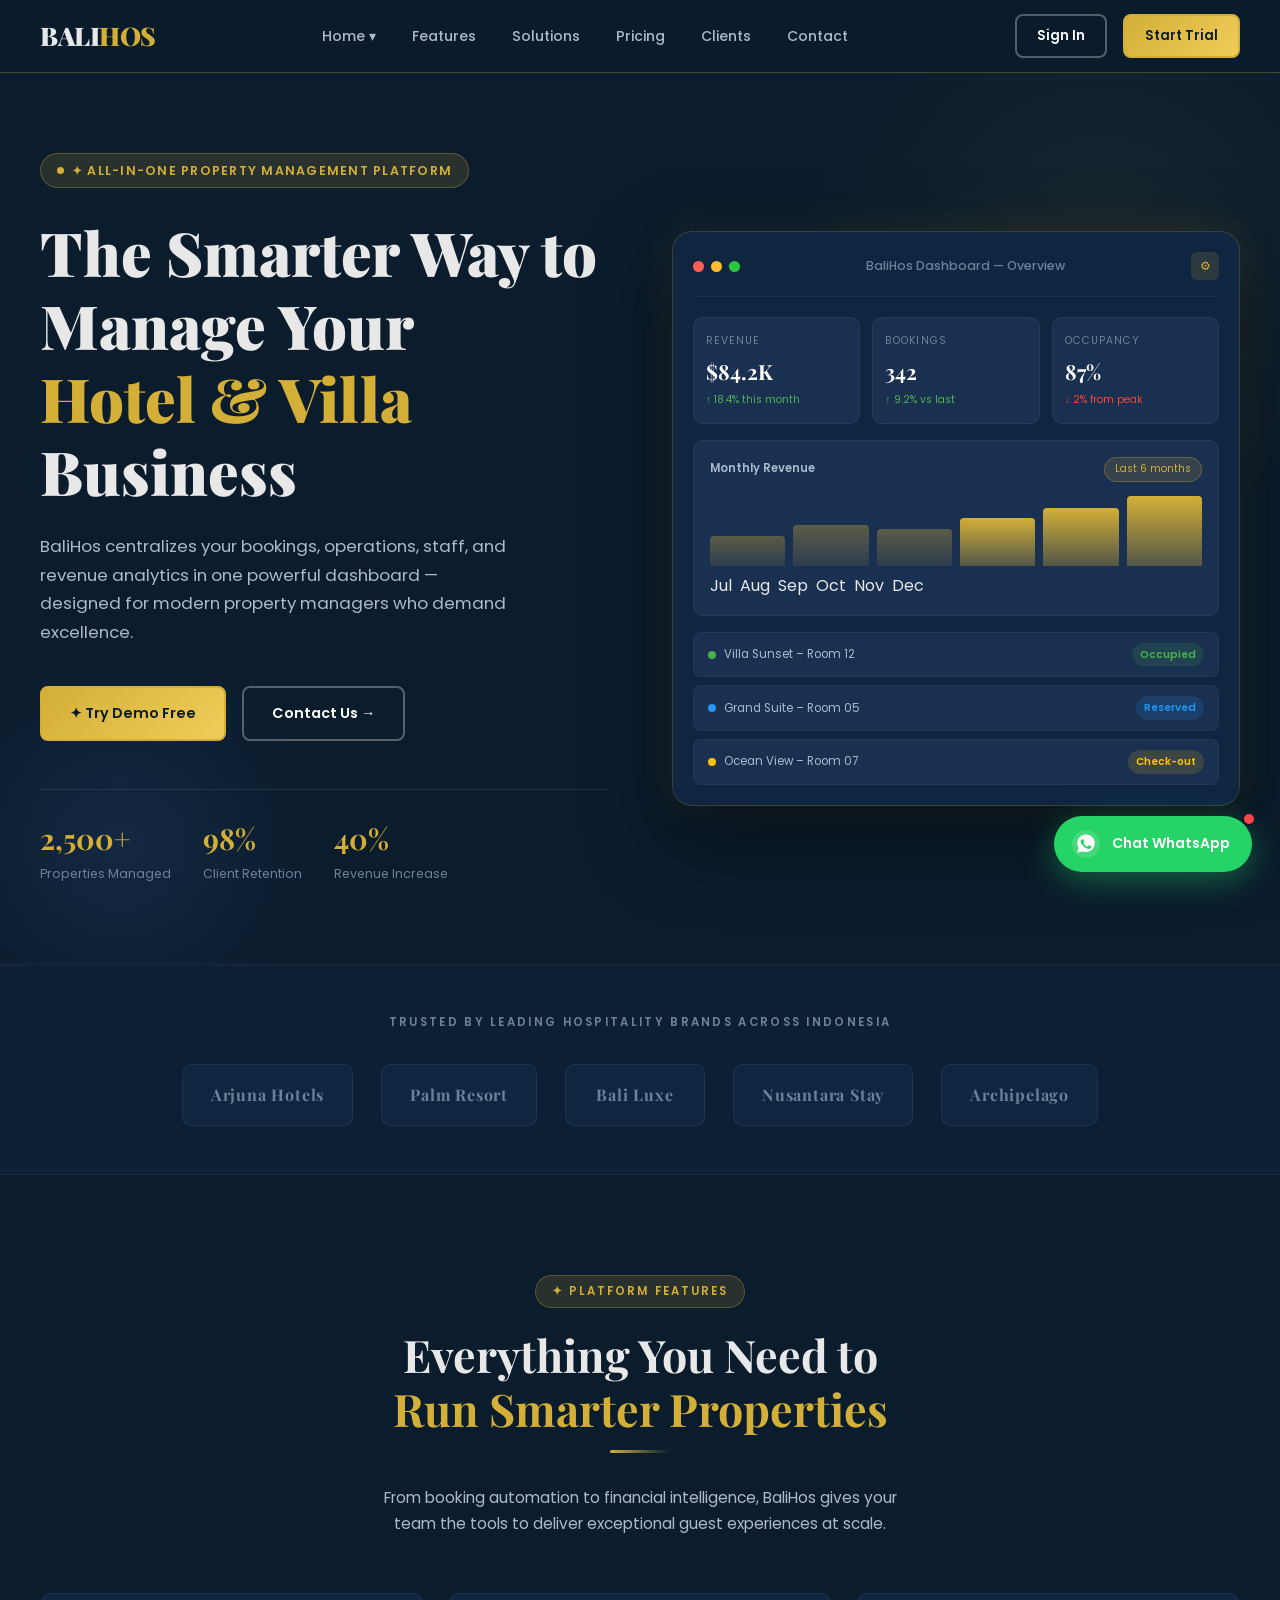
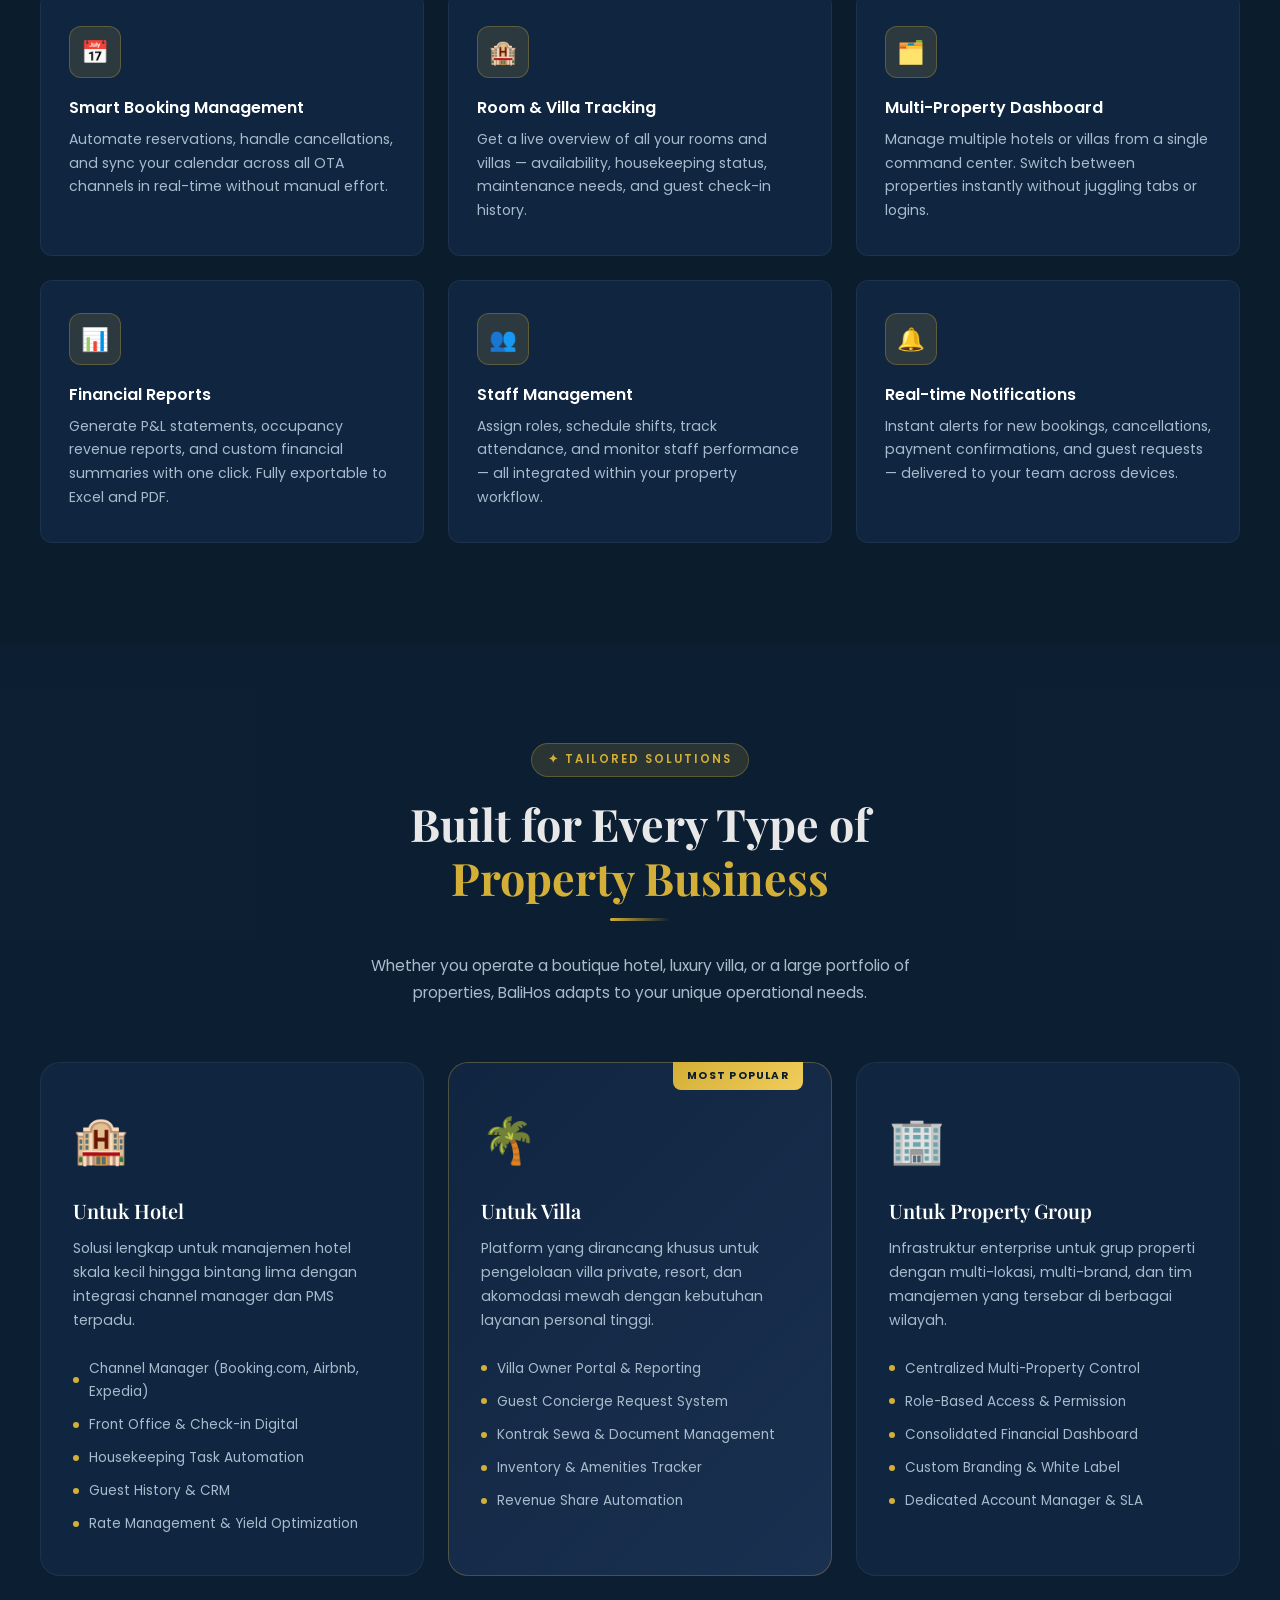
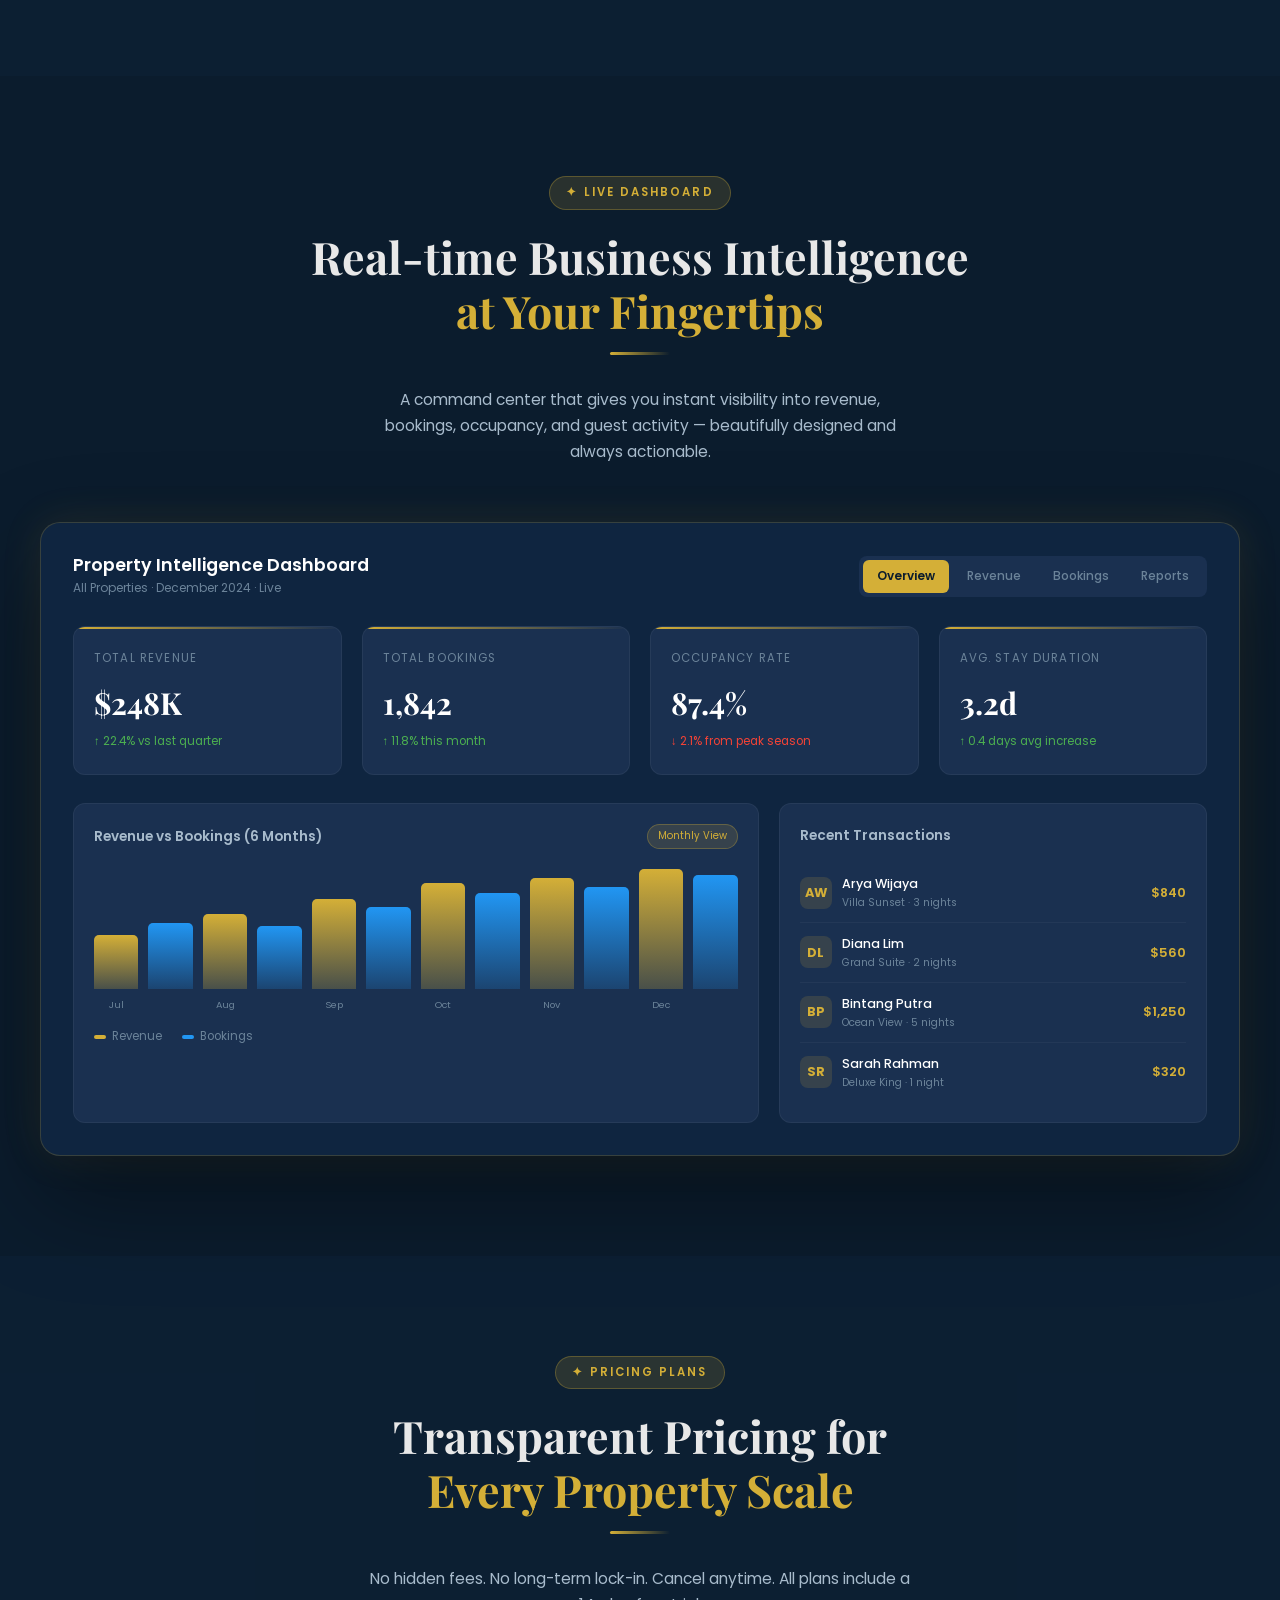
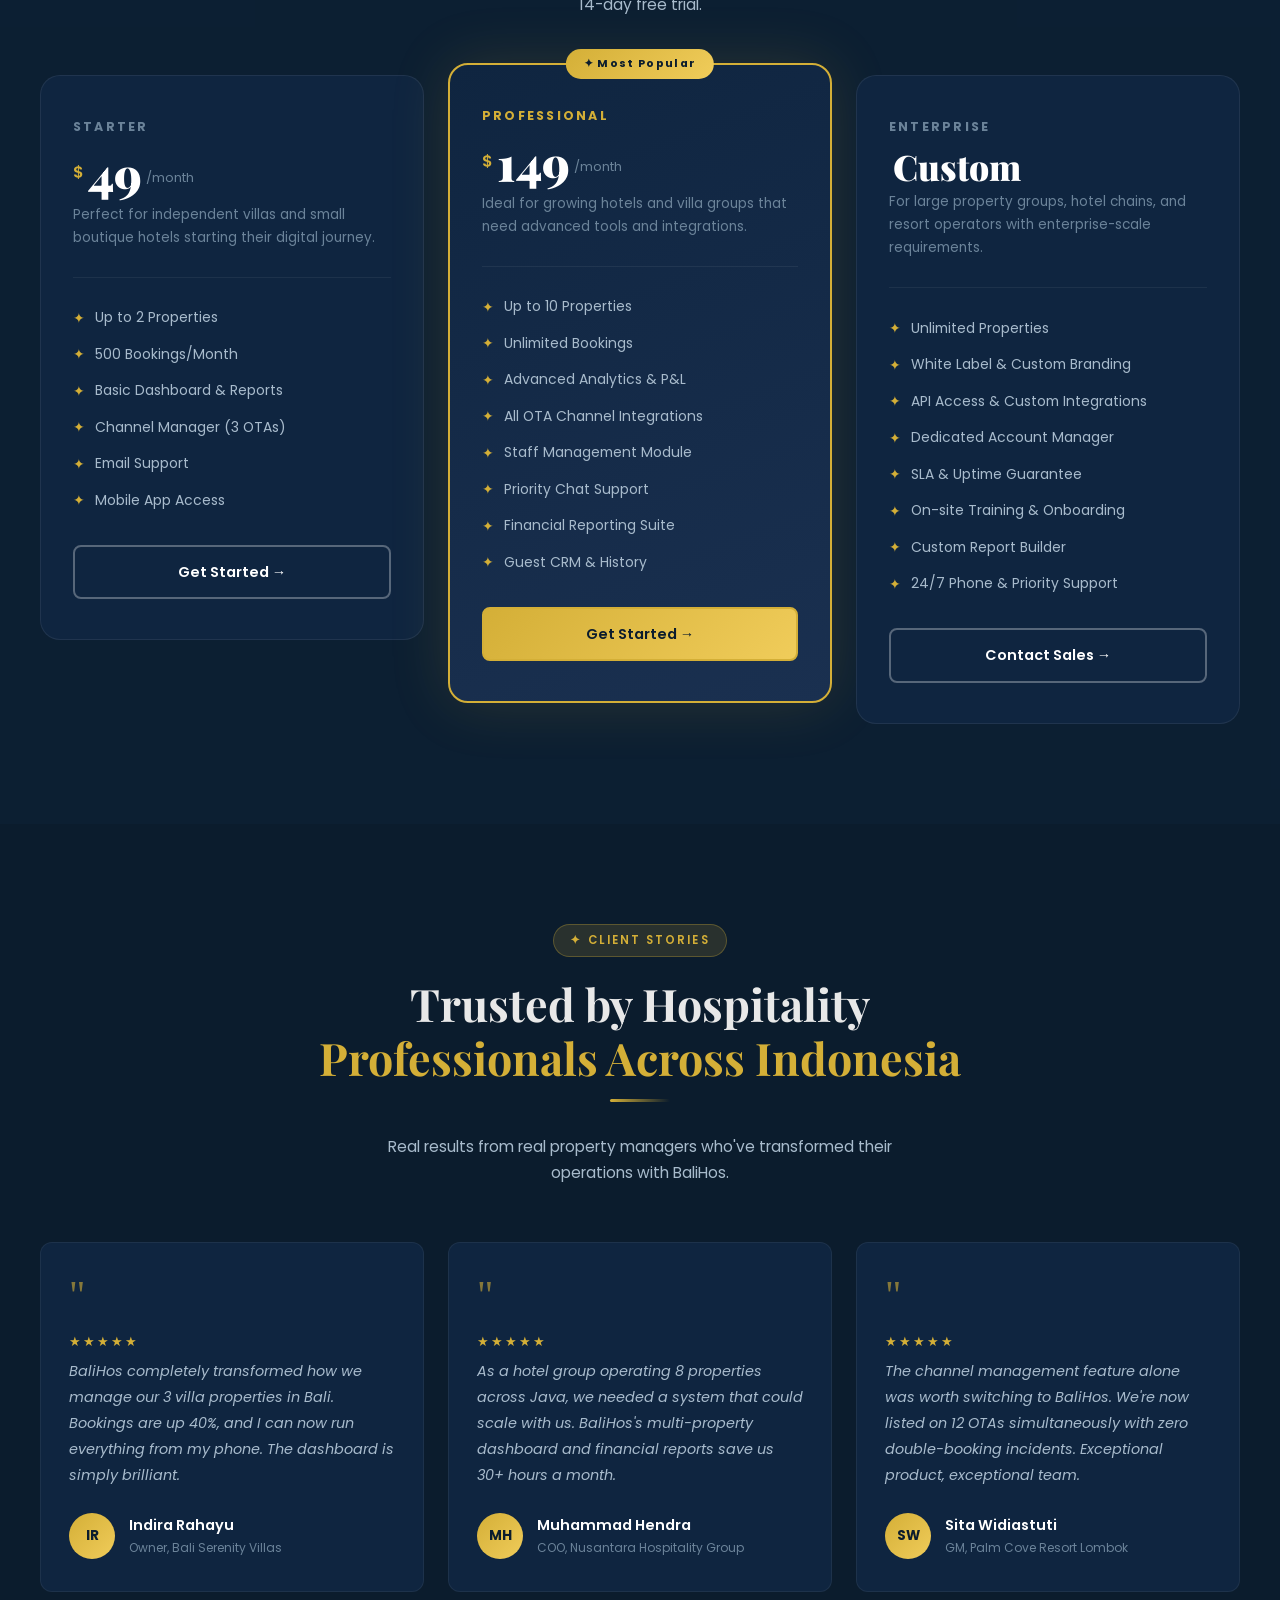
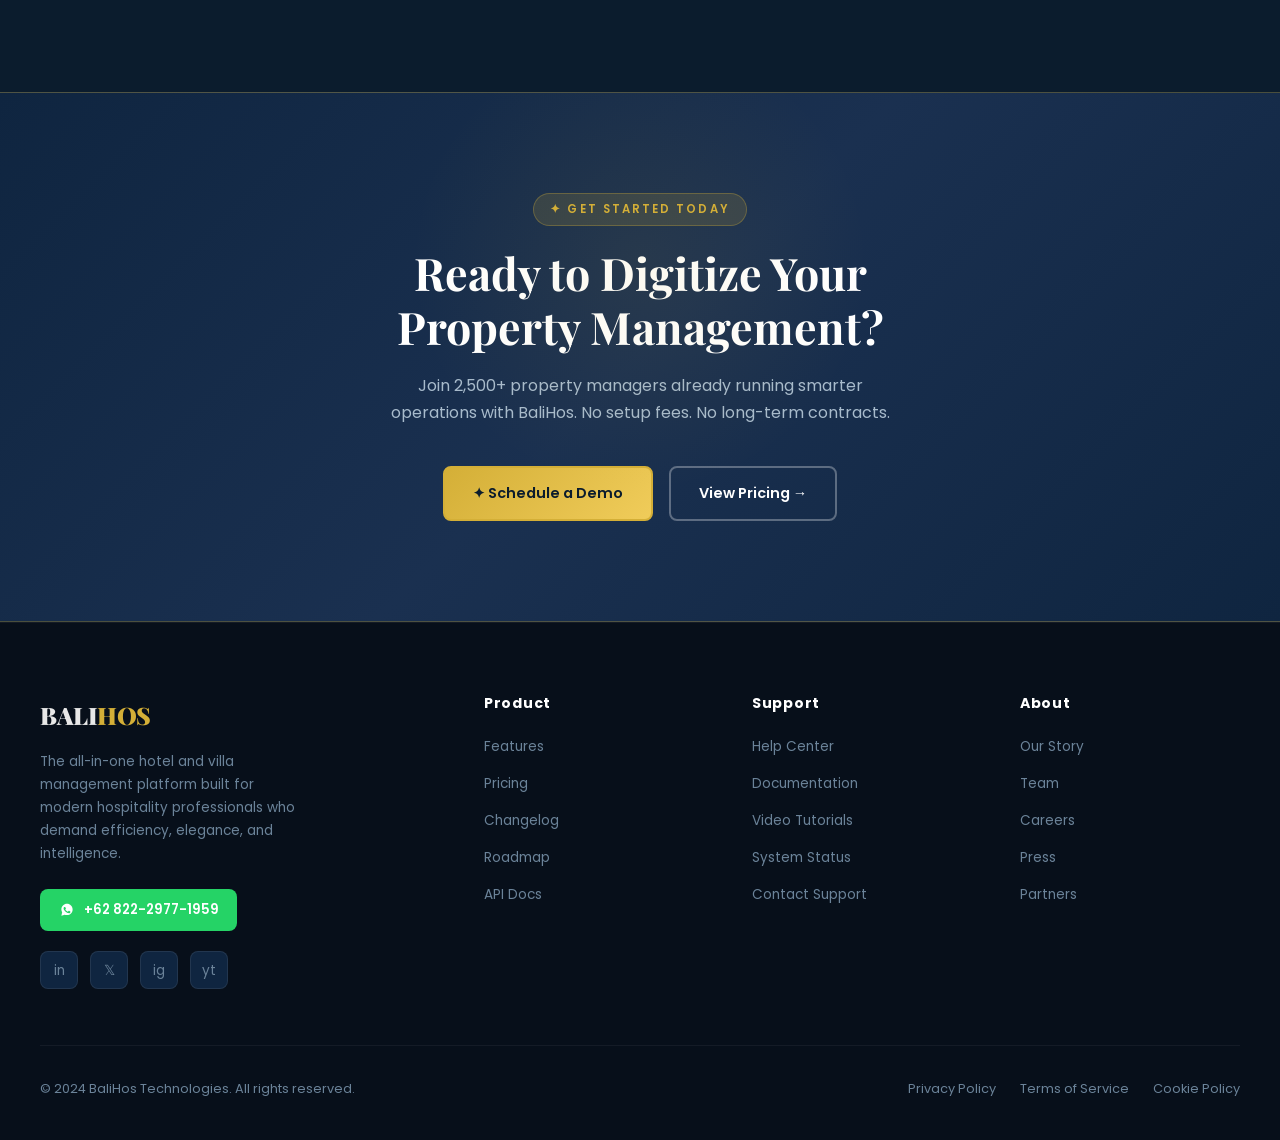
==== commit 3cd6fc6a: "update 19 feb" ====
--- a/index.html
+++ b/index.html
@@ -1,1614 +1,2279 @@
 <!DOCTYPE html>
-<html lang="zxx">
+<html lang="id">
 
 <head>
-    <!--====== Required meta tags ======-->
-    <meta charset="utf-8">
-    <meta http-equiv="x-ua-compatible" content="ie=edge">
-    <meta name="description" content="Hotel, Resort, Rooms">
-    <meta name="viewport" content="width=device-width, initial-scale=1, shrink-to-fit=no">
-    <!--====== Title ======-->
-    <title>Luxivo - Hotel & Resort </title>
-    <!--====== Favicon Icon ======-->
-    <link rel="shortcut icon" href="assets/images/favicon.png" type="image/png">
-    <!--====== Google Fonts ======-->
-    <link
-        href="https://fonts.googleapis.com/css2?family=Gilda+Display&family=Plus+Jakarta+Sans:ital,wght@0,200..800;1,200..800&display=swap"
-        rel="stylesheet">
-    <!--====== FontAwesome css ======-->
-    <link rel="stylesheet" href="assets/fonts/fontawesome/css/all.min.css">
-    <!--====== Bootstrap css ======-->
-    <link rel="stylesheet" href="assets/css/plugins/bootstrap.min.css">
-    <!--====== Slick-popup css ======-->
-    <link rel="stylesheet" href="assets/css/plugins/slick.css">
-    <!--====== Magnific-popup css ======-->
-    <link rel="stylesheet" href="assets/css/plugins/magnific-popup.css">
-    <!--====== Nice Select css ======-->
-    <link rel="stylesheet" href="assets/css/plugins/nice-select.css">
-    <!--====== Aos css ======-->
-    <link rel="stylesheet" href="assets/css/plugins/aos.css">
-    <!--====== Default css ======-->
-    <link rel="stylesheet" href="assets/css/spacings.css">
-    <!--====== Default css ======-->
-    <link rel="stylesheet" href="assets/css/style.css">
+  <meta charset="UTF-8" />
+  <meta name="viewport" content="width=device-width, initial-scale=1.0" />
+  <title>BaliHos – Hotel & Villa Management System</title>
+  <link
+    href="https://fonts.googleapis.com/css2?family=Playfair+Display:wght@400;600;700;900&family=Poppins:wght@300;400;500;600;700&display=swap"
+    rel="stylesheet" />
+  <style>
+    /* ===== RESET & BASE ===== */
+    *,
+    *::before,
+    *::after {
+      box-sizing: border-box;
+      margin: 0;
+      padding: 0;
+    }
+
+    html {
+      scroll-behavior: smooth;
+    }
+
+    body {
+      font-family: 'Poppins', sans-serif;
+      background: #0B1C2D;
+      color: #E8E8E8;
+      line-height: 1.7;
+      overflow-x: hidden;
+    }
+
+    /* ===== CSS VARIABLES ===== */
+    :root {
+      --navy: #0B1C2D;
+      --navy-mid: #112233;
+      --navy-light: #1A3050;
+      --navy-card: #0F2540;
+      --gold: #D4AF37;
+      --gold-light: #F0CC5A;
+      --gold-dim: rgba(212, 175, 55, 0.15);
+      --gold-border: rgba(212, 175, 55, 0.3);
+      --white: #FFFFFF;
+      --text-light: #A8BBCC;
+      --text-muted: #6B8399;
+      --radius: 12px;
+      --radius-lg: 20px;
+      --shadow-gold: 0 0 40px rgba(212, 175, 55, 0.12);
+      --transition: all 0.35s cubic-bezier(0.4, 0, 0.2, 1);
+    }
+
+    /* ===== TYPOGRAPHY ===== */
+    h1,
+    h2,
+    h3,
+    h4 {
+      font-family: 'Playfair Display', serif;
+      line-height: 1.2;
+    }
+
+    h1 {
+      font-size: clamp(2.2rem, 5vw, 3.8rem);
+      font-weight: 900;
+    }
+
+    h2 {
+      font-size: clamp(1.8rem, 3.5vw, 2.8rem);
+      font-weight: 700;
+    }
+
+    h3 {
+      font-size: 1.3rem;
+      font-weight: 600;
+    }
+
+    p {
+      font-size: 0.97rem;
+      color: var(--text-light);
+    }
+
+    a {
+      text-decoration: none;
+      color: inherit;
+    }
+
+    /* ===== UTILITIES ===== */
+    .container {
+      max-width: 1200px;
+      margin: 0 auto;
+      padding: 0 24px;
+    }
+
+    .gold {
+      color: var(--gold);
+    }
+
+    .section-label {
+      display: inline-block;
+      font-size: 0.72rem;
+      font-family: 'Poppins', sans-serif;
+      font-weight: 600;
+      letter-spacing: 0.18em;
+      text-transform: uppercase;
+      color: var(--gold);
+      background: var(--gold-dim);
+      border: 1px solid var(--gold-border);
+      padding: 6px 16px;
+      border-radius: 50px;
+      margin-bottom: 20px;
+    }
+
+    .section-title {
+      margin-bottom: 14px;
+    }
+
+    .section-sub {
+      color: var(--text-light);
+      max-width: 540px;
+      margin: 0 auto 56px;
+      font-size: 0.97rem;
+    }
+
+    .text-center {
+      text-align: center;
+    }
+
+    /* ===== BUTTONS ===== */
+    .btn {
+      display: inline-flex;
+      align-items: center;
+      gap: 8px;
+      padding: 13px 28px;
+      border-radius: 8px;
+      font-family: 'Poppins', sans-serif;
+      font-size: 0.9rem;
+      font-weight: 600;
+      cursor: pointer;
+      transition: var(--transition);
+      border: 2px solid transparent;
+    }
+
+    .btn-gold {
+      background: linear-gradient(135deg, #D4AF37, #F0CC5A);
+      color: #0B1C2D;
+      border-color: var(--gold);
+    }
+
+    .btn-gold:hover {
+      background: linear-gradient(135deg, #F0CC5A, #D4AF37);
+      transform: translateY(-2px);
+      box-shadow: 0 8px 28px rgba(212, 175, 55, 0.35);
+    }
+
+    .btn-outline {
+      background: transparent;
+      color: var(--white);
+      border-color: rgba(255, 255, 255, 0.3);
+    }
+
+    .btn-outline:hover {
+      border-color: var(--gold);
+      color: var(--gold);
+      transform: translateY(-2px);
+    }
+
+    .btn-sm {
+      padding: 9px 20px;
+      font-size: 0.82rem;
+    }
+
+    /* ===== DIVIDER ===== */
+    .gold-line {
+      width: 60px;
+      height: 3px;
+      background: linear-gradient(90deg, var(--gold), transparent);
+      border-radius: 2px;
+      margin: 0 auto 32px;
+    }
+
+    /* ===== NAVBAR ===== */
+    .navbar {
+      position: sticky;
+      top: 0;
+      z-index: 1000;
+      background: rgba(11, 28, 45, 0.92);
+      backdrop-filter: blur(16px);
+      border-bottom: 1px solid var(--gold-border);
+      padding: 0 24px;
+    }
+
+    .navbar-inner {
+      max-width: 1200px;
+      margin: 0 auto;
+      display: flex;
+      align-items: center;
+      justify-content: space-between;
+      height: 72px;
+    }
+
+    .logo {
+      font-family: 'Playfair Display', serif;
+      font-size: 1.6rem;
+      font-weight: 900;
+      letter-spacing: -0.5px;
+    }
+
+    .logo span {
+      color: var(--gold);
+    }
+
+    .nav-links {
+      display: flex;
+      align-items: center;
+      gap: 36px;
+      list-style: none;
+    }
+
+    .nav-links a {
+      font-size: 0.88rem;
+      font-weight: 500;
+      color: var(--text-light);
+      transition: var(--transition);
+      position: relative;
+    }
+
+    .nav-links a::after {
+      content: '';
+      position: absolute;
+      bottom: -4px;
+      left: 0;
+      width: 0;
+      height: 1px;
+      background: var(--gold);
+      transition: width 0.3s ease;
+    }
+
+    .nav-links a:hover {
+      color: var(--white);
+    }
+
+    .nav-links a:hover::after {
+      width: 100%;
+    }
+
+    .nav-cta {
+      display: flex;
+      align-items: center;
+      gap: 16px;
+    }
+
+    /* ===== HERO ===== */
+    .hero {
+      min-height: 92vh;
+      display: flex;
+      align-items: center;
+      padding: 80px 24px;
+      position: relative;
+      overflow: hidden;
+    }
+
+    .hero::before {
+      content: '';
+      position: absolute;
+      top: -120px;
+      right: -120px;
+      width: 600px;
+      height: 600px;
+      background: radial-gradient(circle, rgba(212, 175, 55, 0.07) 0%, transparent 70%);
+      border-radius: 50%;
+      pointer-events: none;
+    }
+
+    .hero::after {
+      content: '';
+      position: absolute;
+      bottom: -80px;
+      left: -80px;
+      width: 400px;
+      height: 400px;
+      background: radial-gradient(circle, rgba(26, 48, 80, 0.6) 0%, transparent 70%);
+      border-radius: 50%;
+      pointer-events: none;
+    }
+
+    .hero-inner {
+      max-width: 1200px;
+      margin: 0 auto;
+      display: grid;
+      grid-template-columns: 1fr 1fr;
+      gap: 64px;
+      align-items: center;
+      position: relative;
+      z-index: 1;
+    }
+
+    .hero-content {}
+
+    .hero-badge {
+      display: inline-flex;
+      align-items: center;
+      gap: 8px;
+      background: var(--gold-dim);
+      border: 1px solid var(--gold-border);
+      padding: 6px 16px;
+      border-radius: 50px;
+      font-size: 0.78rem;
+      font-weight: 600;
+      color: var(--gold);
+      letter-spacing: 0.1em;
+      text-transform: uppercase;
+      margin-bottom: 28px;
+    }
+
+    .hero-badge::before {
+      content: '';
+      width: 7px;
+      height: 7px;
+      background: var(--gold);
+      border-radius: 50%;
+      animation: pulse 2s infinite;
+    }
+
+    @keyframes pulse {
+
+      0%,
+      100% {
+        opacity: 1;
+        transform: scale(1);
+      }
+
+      50% {
+        opacity: 0.5;
+        transform: scale(0.8);
+      }
+    }
+
+    .hero-title {
+      margin-bottom: 24px;
+    }
+
+    .hero-title em {
+      font-style: normal;
+      color: var(--gold);
+    }
+
+    .hero-sub {
+      font-size: 1.05rem;
+      color: var(--text-light);
+      margin-bottom: 40px;
+      max-width: 480px;
+    }
+
+    .hero-btns {
+      display: flex;
+      gap: 16px;
+      flex-wrap: wrap;
+      margin-bottom: 48px;
+    }
+
+    .hero-stats {
+      display: flex;
+      gap: 32px;
+      padding-top: 24px;
+      border-top: 1px solid rgba(255, 255, 255, 0.08);
+    }
+
+    .stat-item {}
+
+    .stat-num {
+      font-family: 'Playfair Display', serif;
+      font-size: 1.8rem;
+      font-weight: 700;
+      color: var(--gold);
+    }
+
+    .stat-label {
+      font-size: 0.78rem;
+      color: var(--text-muted);
+    }
+
+    /* ===== DASHBOARD MOCKUP ===== */
+    .hero-visual {
+      position: relative;
+    }
+
+    .dash-wrap {
+      background: var(--navy-card);
+      border: 1px solid rgba(212, 175, 55, 0.2);
+      border-radius: var(--radius-lg);
+      padding: 20px;
+      box-shadow: 0 30px 80px rgba(0, 0, 0, 0.5), var(--shadow-gold);
+      position: relative;
+    }
+
+    .dash-topbar {
+      display: flex;
+      align-items: center;
+      justify-content: space-between;
+      margin-bottom: 20px;
+      padding-bottom: 16px;
+      border-bottom: 1px solid rgba(255, 255, 255, 0.06);
+    }
+
+    .dash-dots {
+      display: flex;
+      gap: 7px;
+    }
+
+    .dash-dots span {
+      width: 11px;
+      height: 11px;
+      border-radius: 50%;
+    }
+
+    .dash-dots span:nth-child(1) {
+      background: #FF5F57;
+    }
+
+    .dash-dots span:nth-child(2) {
+      background: #FEBC2E;
+    }
+
+    .dash-dots span:nth-child(3) {
+      background: #28C840;
+    }
+
+    .dash-title {
+      font-size: 0.78rem;
+      color: var(--text-muted);
+      font-weight: 500;
+    }
+
+    .dash-icon {
+      width: 28px;
+      height: 28px;
+      background: var(--gold-dim);
+      border-radius: 6px;
+      display: flex;
+      align-items: center;
+      justify-content: center;
+    }
+
+    .dash-icon::after {
+      content: '⚙';
+      font-size: 0.75rem;
+      color: var(--gold);
+    }
+
+    .dash-stats-row {
+      display: grid;
+      grid-template-columns: repeat(3, 1fr);
+      gap: 12px;
+      margin-bottom: 16px;
+    }
+
+    .mini-stat {
+      background: var(--navy-light);
+      border-radius: 10px;
+      padding: 14px 12px;
+      border: 1px solid rgba(255, 255, 255, 0.05);
+    }
+
+    .mini-stat-label {
+      font-size: 0.65rem;
+      color: var(--text-muted);
+      margin-bottom: 4px;
+      text-transform: uppercase;
+      letter-spacing: 0.1em;
+    }
+
+    .mini-stat-val {
+      font-family: 'Playfair Display', serif;
+      font-size: 1.3rem;
+      font-weight: 700;
+      color: var(--white);
+    }
+
+    .mini-stat-change {
+      font-size: 0.65rem;
+      color: #4CAF50;
+      margin-top: 2px;
+    }
+
+    .mini-stat-change.down {
+      color: #f44336;
+    }
+
+    .dash-chart-area {
+      background: var(--navy-light);
+      border-radius: 10px;
+      padding: 16px;
+      border: 1px solid rgba(255, 255, 255, 0.05);
+      margin-bottom: 16px;
+    }
+
+    .chart-header {
+      display: flex;
+      justify-content: space-between;
+      align-items: center;
+      margin-bottom: 14px;
+    }
+
+    .chart-label {
+      font-size: 0.72rem;
+      font-weight: 600;
+      color: var(--text-light);
+    }
+
+    .chart-badge {
+      font-size: 0.62rem;
+      background: var(--gold-dim);
+      color: var(--gold);
+      padding: 3px 10px;
+      border-radius: 50px;
+      border: 1px solid var(--gold-border);
+    }
+
+    .bar-chart {
+      display: flex;
+      align-items: flex-end;
+      gap: 8px;
+      height: 70px;
+    }
+
+    .bar {
+      flex: 1;
+      border-radius: 4px 4px 0 0;
+      background: linear-gradient(180deg, var(--gold) 0%, rgba(212, 175, 55, 0.3) 100%);
+      transition: opacity 0.2s;
+    }
+
+    .bar:hover {
+      opacity: 0.8;
+    }
+
+    .bar.dim {
+      background: linear-gradient(180deg, rgba(212, 175, 55, 0.35) 0%, rgba(212, 175, 55, 0.1) 100%);
+    }
+
+    .bar-months {
+      display: flex;
+      gap: 8px;
+      margin-top: 6px;
+    }
+
+    .bar-month {
+      flex: 1;
+      text-align: center;
+      font-size: 0.55rem;
+      color: var(--text-muted);
+    }
+
+    .dash-list {
+      display: flex;
+      flex-direction: column;
+      gap: 8px;
+    }
+
+    .dash-list-item {
+      display: flex;
+      align-items: center;
+      justify-content: space-between;
+      background: var(--navy-light);
+      padding: 10px 14px;
+      border-radius: 8px;
+      border: 1px solid rgba(255, 255, 255, 0.04);
+    }
+
+    .dash-list-name {
+      font-size: 0.72rem;
+      color: var(--text-light);
+      display: flex;
+      align-items: center;
+      gap: 8px;
+    }
+
+    .room-dot {
+      width: 8px;
+      height: 8px;
+      border-radius: 50%;
+    }
+
+    .green {
+      background: #4CAF50;
+    }
+
+    .blue {
+      background: #2196F3;
+    }
+
+    .amber {
+      background: #FFC107;
+    }
+
+    .dash-list-status {
+      font-size: 0.65rem;
+      font-weight: 600;
+      padding: 3px 8px;
+      border-radius: 50px;
+    }
+
+    .status-ok {
+      background: rgba(76, 175, 80, 0.15);
+      color: #4CAF50;
+    }
+
+    .status-warn {
+      background: rgba(255, 193, 7, 0.15);
+      color: #FFC107;
+    }
+
+    .status-blue {
+      background: rgba(33, 150, 243, 0.15);
+      color: #2196F3;
+    }
+
+    /* ===== TRUSTED BY ===== */
+    .trusted {
+      padding: 48px 24px;
+      border-top: 1px solid rgba(255, 255, 255, 0.05);
+      border-bottom: 1px solid rgba(255, 255, 255, 0.05);
+      background: rgba(15, 37, 64, 0.4);
+    }
+
+    .trusted-inner {
+      max-width: 1200px;
+      margin: 0 auto;
+    }
+
+    .trusted-label {
+      text-align: center;
+      font-size: 0.72rem;
+      font-weight: 600;
+      color: var(--text-muted);
+      letter-spacing: 0.2em;
+      text-transform: uppercase;
+      margin-bottom: 32px;
+    }
+
+    .logo-row {
+      display: flex;
+      justify-content: center;
+      align-items: center;
+      gap: 28px;
+      flex-wrap: wrap;
+    }
+
+    .logo-box {
+      background: var(--navy-card);
+      border: 1px solid rgba(255, 255, 255, 0.07);
+      border-radius: 10px;
+      padding: 16px 28px;
+      font-family: 'Playfair Display', serif;
+      font-weight: 700;
+      font-size: 1rem;
+      color: var(--text-muted);
+      letter-spacing: 0.05em;
+      transition: var(--transition);
+      min-width: 140px;
+      text-align: center;
+    }
+
+    .logo-box:hover {
+      border-color: var(--gold-border);
+      color: var(--gold);
+      transform: translateY(-3px);
+    }
+
+    /* ===== FEATURES ===== */
+    .features {
+      padding: 100px 24px;
+    }
+
+    .features-inner {
+      max-width: 1200px;
+      margin: 0 auto;
+    }
+
+    .features-grid {
+      display: grid;
+      grid-template-columns: repeat(3, 1fr);
+      gap: 24px;
+    }
+
+    .feat-card {
+      background: var(--navy-card);
+      border: 1px solid rgba(255, 255, 255, 0.06);
+      border-radius: var(--radius);
+      padding: 32px 28px;
+      transition: var(--transition);
+      position: relative;
+      overflow: hidden;
+    }
+
+    .feat-card::before {
+      content: '';
+      position: absolute;
+      top: 0;
+      left: 0;
+      right: 0;
+      height: 2px;
+      background: linear-gradient(90deg, transparent, var(--gold), transparent);
+      opacity: 0;
+      transition: opacity 0.35s ease;
+    }
+
+    .feat-card:hover {
+      border-color: var(--gold-border);
+      transform: translateY(-6px);
+      box-shadow: 0 20px 50px rgba(0, 0, 0, 0.3), var(--shadow-gold);
+    }
+
+    .feat-card:hover::before {
+      opacity: 1;
+    }
+
+    .feat-icon {
+      width: 52px;
+      height: 52px;
+      background: var(--gold-dim);
+      border: 1px solid var(--gold-border);
+      border-radius: 12px;
+      display: flex;
+      align-items: center;
+      justify-content: center;
+      font-size: 1.4rem;
+      margin-bottom: 20px;
+    }
+
+    .feat-card h3 {
+      font-family: 'Poppins', sans-serif;
+      font-size: 1rem;
+      font-weight: 600;
+      color: var(--white);
+      margin-bottom: 10px;
+    }
+
+    .feat-card p {
+      font-size: 0.88rem;
+      color: var(--text-light);
+    }
+
+    /* ===== SOLUTIONS ===== */
+    .solutions {
+      padding: 100px 24px;
+      background: rgba(15, 37, 64, 0.3);
+    }
+
+    .solutions-inner {
+      max-width: 1200px;
+      margin: 0 auto;
+    }
+
+    .solutions-grid {
+      display: grid;
+      grid-template-columns: repeat(3, 1fr);
+      gap: 24px;
+      margin-top: 0;
+    }
+
+    .sol-card {
+      background: var(--navy-card);
+      border: 1px solid rgba(255, 255, 255, 0.06);
+      border-radius: var(--radius-lg);
+      padding: 40px 32px;
+      transition: var(--transition);
+      position: relative;
+    }
+
+    .sol-card:hover {
+      border-color: var(--gold-border);
+      transform: translateY(-6px);
+      box-shadow: 0 24px 60px rgba(0, 0, 0, 0.35);
+    }
+
+    .sol-emoji {
+      font-size: 2.8rem;
+      margin-bottom: 20px;
+    }
+
+    .sol-card h3 {
+      font-size: 1.25rem;
+      color: var(--white);
+      margin-bottom: 14px;
+    }
+
+    .sol-card p {
+      font-size: 0.88rem;
+      color: var(--text-light);
+      margin-bottom: 24px;
+    }
+
+    .sol-list {
+      list-style: none;
+      display: flex;
+      flex-direction: column;
+      gap: 10px;
+    }
+
+    .sol-list li {
+      font-size: 0.85rem;
+      color: var(--text-light);
+      display: flex;
+      align-items: center;
+      gap: 10px;
+    }
+
+    .sol-list li::before {
+      content: '';
+      width: 6px;
+      height: 6px;
+      background: var(--gold);
+      border-radius: 50%;
+      flex-shrink: 0;
+    }
+
+    .sol-card.featured {
+      border-color: var(--gold-border);
+      background: linear-gradient(135deg, #0F2540 0%, #1A3050 100%);
+    }
+
+    .sol-card.featured::before {
+      content: 'MOST POPULAR';
+      position: absolute;
+      top: -1px;
+      right: 28px;
+      background: linear-gradient(135deg, var(--gold), var(--gold-light));
+      color: #0B1C2D;
+      font-size: 0.65rem;
+      font-weight: 700;
+      letter-spacing: 0.12em;
+      padding: 5px 14px;
+      border-radius: 0 0 8px 8px;
+    }
+
+    /* ===== DASHBOARD PREVIEW ===== */
+    .preview {
+      padding: 100px 24px;
+    }
+
+    .preview-inner {
+      max-width: 1200px;
+      margin: 0 auto;
+    }
+
+    .preview-dash {
+      background: var(--navy-card);
+      border: 1px solid rgba(212, 175, 55, 0.2);
+      border-radius: var(--radius-lg);
+      padding: 32px;
+      box-shadow: 0 40px 100px rgba(0, 0, 0, 0.4), var(--shadow-gold);
+      margin-top: 56px;
+    }
+
+    .preview-header {
+      display: flex;
+      align-items: center;
+      justify-content: space-between;
+      margin-bottom: 28px;
+    }
+
+    .preview-header h3 {
+      font-size: 1.1rem;
+      color: var(--white);
+      font-family: 'Poppins', sans-serif;
+      font-weight: 600;
+    }
+
+    .preview-tabs {
+      display: flex;
+      gap: 4px;
+      background: var(--navy-light);
+      padding: 4px;
+      border-radius: 8px;
+    }
+
+    .prev-tab {
+      font-size: 0.75rem;
+      padding: 6px 14px;
+      border-radius: 6px;
+      color: var(--text-muted);
+      cursor: default;
+      font-weight: 500;
+    }
+
+    .prev-tab.active {
+      background: var(--gold);
+      color: #0B1C2D;
+      font-weight: 600;
+    }
+
+    .kpi-row {
+      display: grid;
+      grid-template-columns: repeat(4, 1fr);
+      gap: 20px;
+      margin-bottom: 28px;
+    }
+
+    .kpi-card {
+      background: var(--navy-light);
+      border-radius: var(--radius);
+      padding: 22px 20px;
+      border: 1px solid rgba(255, 255, 255, 0.05);
+      position: relative;
+      overflow: hidden;
+    }
+
+    .kpi-card::after {
+      content: '';
+      position: absolute;
+      top: 0;
+      left: 0;
+      right: 0;
+      height: 2px;
+      background: linear-gradient(90deg, var(--gold), transparent);
+    }
+
+    .kpi-label {
+      font-size: 0.72rem;
+      color: var(--text-muted);
+      text-transform: uppercase;
+      letter-spacing: 0.1em;
+      margin-bottom: 8px;
+    }
+
+    .kpi-val {
+      font-family: 'Playfair Display', serif;
+      font-size: 1.9rem;
+      font-weight: 700;
+      color: var(--white);
+    }
+
+    .kpi-change {
+      font-size: 0.72rem;
+      margin-top: 4px;
+    }
+
+    .kpi-change.up {
+      color: #4CAF50;
+    }
+
+    .kpi-change.dn {
+      color: #f44336;
+    }
+
+    .preview-bottom {
+      display: grid;
+      grid-template-columns: 1.6fr 1fr;
+      gap: 20px;
+    }
+
+    .chart-big {
+      background: var(--navy-light);
+      border-radius: var(--radius);
+      padding: 20px;
+      border: 1px solid rgba(255, 255, 255, 0.05);
+    }
+
+    .chart-big-header {
+      display: flex;
+      justify-content: space-between;
+      align-items: center;
+      margin-bottom: 20px;
+    }
+
+    .chart-big-label {
+      font-size: 0.85rem;
+      font-weight: 600;
+      color: var(--text-light);
+    }
+
+    .bar-chart-big {
+      display: flex;
+      align-items: flex-end;
+      gap: 10px;
+      height: 120px;
+    }
+
+    .bar-big {
+      flex: 1;
+      border-radius: 5px 5px 0 0;
+      background: linear-gradient(180deg, var(--gold) 0%, rgba(212, 175, 55, 0.25) 100%);
+    }
+
+    .bar-big.sec {
+      background: linear-gradient(180deg, #2196F3 0%, rgba(33, 150, 243, 0.2) 100%);
+    }
+
+    .month-labels {
+      display: flex;
+      gap: 10px;
+      margin-top: 8px;
+    }
+
+    .month-labels span {
+      flex: 1;
+      text-align: center;
+      font-size: 0.6rem;
+      color: var(--text-muted);
+    }
+
+    .recent-list-wrap {
+      background: var(--navy-light);
+      border-radius: var(--radius);
+      padding: 20px;
+      border: 1px solid rgba(255, 255, 255, 0.05);
+    }
+
+    .rl-header {
+      font-size: 0.85rem;
+      font-weight: 600;
+      color: var(--text-light);
+      margin-bottom: 16px;
+    }
+
+    .rl-item {
+      display: flex;
+      align-items: center;
+      justify-content: space-between;
+      padding: 10px 0;
+      border-bottom: 1px solid rgba(255, 255, 255, 0.04);
+    }
+
+    .rl-item:last-child {
+      border-bottom: none;
+    }
+
+    .rl-left {
+      display: flex;
+      align-items: center;
+      gap: 10px;
+    }
+
+    .rl-avatar {
+      width: 32px;
+      height: 32px;
+      border-radius: 8px;
+      background: var(--gold-dim);
+      display: flex;
+      align-items: center;
+      justify-content: center;
+      font-size: 0.8rem;
+      font-weight: 700;
+      color: var(--gold);
+    }
+
+    .rl-name {
+      font-size: 0.78rem;
+      color: var(--white);
+      font-weight: 500;
+    }
+
+    .rl-room {
+      font-size: 0.65rem;
+      color: var(--text-muted);
+    }
+
+    .rl-amount {
+      font-size: 0.8rem;
+      font-weight: 600;
+      color: var(--gold);
+    }
+
+    /* ===== PRICING ===== */
+    .pricing {
+      padding: 100px 24px;
+      background: rgba(15, 37, 64, 0.3);
+    }
+
+    .pricing-inner {
+      max-width: 1200px;
+      margin: 0 auto;
+    }
+
+    .pricing-grid {
+      display: grid;
+      grid-template-columns: repeat(3, 1fr);
+      gap: 24px;
+      align-items: start;
+    }
+
+    .price-card {
+      background: var(--navy-card);
+      border: 1px solid rgba(255, 255, 255, 0.07);
+      border-radius: var(--radius-lg);
+      padding: 40px 32px;
+      transition: var(--transition);
+      position: relative;
+    }
+
+    .price-card:hover {
+      transform: translateY(-6px);
+    }
+
+    .price-card.highlight {
+      border: 2px solid var(--gold);
+      background: linear-gradient(160deg, #0F2540 0%, #1A3050 100%);
+      box-shadow: 0 0 60px rgba(212, 175, 55, 0.15);
+      transform: translateY(-12px);
+    }
+
+    .price-card.highlight:hover {
+      transform: translateY(-18px);
+    }
+
+    .price-badge {
+      position: absolute;
+      top: -16px;
+      left: 50%;
+      transform: translateX(-50%);
+      background: linear-gradient(135deg, var(--gold), var(--gold-light));
+      color: #0B1C2D;
+      font-size: 0.68rem;
+      font-weight: 700;
+      letter-spacing: 0.12em;
+      padding: 6px 18px;
+      border-radius: 50px;
+      white-space: nowrap;
+    }
+
+    .price-tier {
+      font-size: 0.78rem;
+      font-weight: 700;
+      letter-spacing: 0.18em;
+      text-transform: uppercase;
+      color: var(--text-muted);
+      margin-bottom: 12px;
+    }
+
+    .price-val {
+      display: flex;
+      align-items: flex-start;
+      gap: 4px;
+      margin-bottom: 6px;
+    }
+
+    .price-cur {
+      font-size: 1rem;
+      font-weight: 600;
+      color: var(--gold);
+      margin-top: 10px;
+    }
+
+    .price-num {
+      font-family: 'Playfair Display', serif;
+      font-size: 3rem;
+      font-weight: 900;
+      color: var(--white);
+      line-height: 1;
+    }
+
+    .price-period {
+      font-size: 0.8rem;
+      color: var(--text-muted);
+      align-self: flex-end;
+      margin-bottom: 8px;
+    }
+
+    .price-desc {
+      font-size: 0.85rem;
+      color: var(--text-muted);
+      margin-bottom: 28px;
+      padding-bottom: 28px;
+      border-bottom: 1px solid rgba(255, 255, 255, 0.06);
+    }
+
+    .price-features {
+      list-style: none;
+      display: flex;
+      flex-direction: column;
+      gap: 12px;
+      margin-bottom: 32px;
+    }
+
+    .price-features li {
+      font-size: 0.87rem;
+      color: var(--text-light);
+      display: flex;
+      align-items: center;
+      gap: 10px;
+    }
+
+    .chk {
+      color: var(--gold);
+      font-size: 0.9rem;
+    }
+
+    .price-card .btn {
+      width: 100%;
+      justify-content: center;
+    }
+
+    /* ===== TESTIMONIALS ===== */
+    .testimonials {
+      padding: 100px 24px;
+    }
+
+    .testimonials-inner {
+      max-width: 1200px;
+      margin: 0 auto;
+    }
+
+    .testi-grid {
+      display: grid;
+      grid-template-columns: repeat(3, 1fr);
+      gap: 24px;
+    }
+
+    .testi-card {
+      background: var(--navy-card);
+      border: 1px solid rgba(255, 255, 255, 0.06);
+      border-radius: var(--radius);
+      padding: 32px 28px;
+      transition: var(--transition);
+      position: relative;
+    }
+
+    .testi-card:hover {
+      border-color: var(--gold-border);
+      transform: translateY(-4px);
+      box-shadow: 0 16px 40px rgba(0, 0, 0, 0.3);
+    }
+
+    .testi-quote {
+      font-size: 2.5rem;
+      color: var(--gold);
+      line-height: 1;
+      margin-bottom: 16px;
+      opacity: 0.6;
+      font-family: serif;
+    }
+
+    .testi-text {
+      font-size: 0.9rem;
+      color: var(--text-light);
+      font-style: italic;
+      margin-bottom: 24px;
+      line-height: 1.8;
+    }
+
+    .testi-author {
+      display: flex;
+      align-items: center;
+      gap: 14px;
+    }
+
+    .author-avatar {
+      width: 46px;
+      height: 46px;
+      border-radius: 50%;
+      background: linear-gradient(135deg, var(--gold), var(--gold-light));
+      display: flex;
+      align-items: center;
+      justify-content: center;
+      font-weight: 700;
+      color: #0B1C2D;
+      font-size: 0.85rem;
+    }
+
+    .author-name {
+      font-size: 0.9rem;
+      font-weight: 600;
+      color: var(--white);
+    }
+
+    .author-role {
+      font-size: 0.75rem;
+      color: var(--text-muted);
+    }
+
+    .stars {
+      color: var(--gold);
+      font-size: 0.8rem;
+      letter-spacing: 2px;
+      margin-bottom: 6px;
+    }
+
+    /* ===== CTA ===== */
+    .cta-section {
+      padding: 100px 24px;
+      background: linear-gradient(135deg, #0F2540 0%, #1A3050 50%, #0F2540 100%);
+      border-top: 1px solid var(--gold-border);
+      border-bottom: 1px solid var(--gold-border);
+      position: relative;
+      overflow: hidden;
+      text-align: center;
+    }
+
+    .cta-section::before {
+      content: '';
+      position: absolute;
+      top: -80px;
+      left: 50%;
+      transform: translateX(-50%);
+      width: 500px;
+      height: 500px;
+      background: radial-gradient(circle, rgba(212, 175, 55, 0.08) 0%, transparent 65%);
+      pointer-events: none;
+    }
+
+    .cta-section h2 {
+      color: var(--white);
+      margin-bottom: 18px;
+      max-width: 600px;
+      margin-left: auto;
+      margin-right: auto;
+    }
+
+    .cta-section p {
+      max-width: 500px;
+      margin: 0 auto 40px;
+      font-size: 1rem;
+    }
+
+    .cta-btns {
+      display: flex;
+      justify-content: center;
+      gap: 16px;
+      flex-wrap: wrap;
+    }
+
+    /* ===== FOOTER ===== */
+    .footer {
+      padding: 72px 24px 40px;
+      background: #070F1A;
+      border-top: 1px solid rgba(255, 255, 255, 0.05);
+    }
+
+    .footer-inner {
+      max-width: 1200px;
+      margin: 0 auto;
+    }
+
+    .footer-grid {
+      display: grid;
+      grid-template-columns: 1.8fr 1fr 1fr 1fr;
+      gap: 48px;
+      margin-bottom: 56px;
+    }
+
+    .footer-brand .logo {
+      font-size: 1.5rem;
+      display: block;
+      margin-bottom: 14px;
+    }
+
+    .footer-brand p {
+      font-size: 0.85rem;
+      color: var(--text-muted);
+      max-width: 260px;
+      line-height: 1.7;
+      margin-bottom: 24px;
+    }
+
+    .social-links {
+      display: flex;
+      gap: 12px;
+    }
+
+    .social-link {
+      width: 38px;
+      height: 38px;
+      background: var(--navy-card);
+      border: 1px solid rgba(255, 255, 255, 0.08);
+      border-radius: 8px;
+      display: flex;
+      align-items: center;
+      justify-content: center;
+      font-size: 0.85rem;
+      color: var(--text-muted);
+      transition: var(--transition);
+    }
+
+    .social-link:hover {
+      border-color: var(--gold-border);
+      color: var(--gold);
+      transform: translateY(-2px);
+    }
+
+    .footer-col h4 {
+      font-family: 'Poppins', sans-serif;
+      font-size: 0.88rem;
+      font-weight: 700;
+      color: var(--white);
+      margin-bottom: 20px;
+      letter-spacing: 0.05em;
+    }
+
+    .footer-links {
+      list-style: none;
+      display: flex;
+      flex-direction: column;
+      gap: 10px;
+    }
+
+    .footer-links a {
+      font-size: 0.85rem;
+      color: var(--text-muted);
+      transition: var(--transition);
+    }
+
+    .footer-links a:hover {
+      color: var(--gold);
+      padding-left: 4px;
+    }
+
+    .footer-bottom {
+      display: flex;
+      align-items: center;
+      justify-content: space-between;
+      padding-top: 32px;
+      border-top: 1px solid rgba(255, 255, 255, 0.05);
+      flex-wrap: wrap;
+      gap: 16px;
+    }
+
+    .footer-bottom p {
+      font-size: 0.8rem;
+      color: var(--text-muted);
+    }
+
+    .footer-legal {
+      display: flex;
+      gap: 24px;
+    }
+
+    .footer-legal a {
+      font-size: 0.8rem;
+      color: var(--text-muted);
+      transition: var(--transition);
+    }
+
+    .footer-legal a:hover {
+      color: var(--gold);
+    }
+
+    /* ===== WHATSAPP FLOATING BUTTON ===== */
+    .wa-float {
+      position: fixed;
+      bottom: 28px;
+      right: 28px;
+      z-index: 9999;
+      display: flex;
+      align-items: center;
+      gap: 12px;
+      background: #25D366;
+      color: #fff;
+      padding: 14px 22px 14px 18px;
+      border-radius: 50px;
+      box-shadow: 0 8px 32px rgba(37, 211, 102, 0.4);
+      font-family: 'Poppins', sans-serif;
+      font-size: 0.88rem;
+      font-weight: 600;
+      transition: var(--transition);
+      text-decoration: none;
+    }
+
+    .wa-float:hover {
+      background: #1ebe5d;
+      transform: translateY(-4px) scale(1.03);
+      box-shadow: 0 16px 40px rgba(37, 211, 102, 0.5);
+    }
+
+    .wa-icon {
+      width: 28px;
+      height: 28px;
+      flex-shrink: 0;
+    }
+
+    .wa-pulse {
+      position: absolute;
+      top: -4px;
+      right: -4px;
+      width: 14px;
+      height: 14px;
+      background: #ff4444;
+      border-radius: 50%;
+      border: 2px solid #0B1C2D;
+      animation: wapulse 2s infinite;
+    }
+
+    @keyframes wapulse {
+
+      0%,
+      100% {
+        transform: scale(1);
+        opacity: 1;
+      }
+
+      50% {
+        transform: scale(1.3);
+        opacity: 0.7;
+      }
+    }
+
+    /* ===== RESPONSIVE ===== */
+    @media (max-width: 1024px) {
+      .hero-inner {
+        grid-template-columns: 1fr;
+        gap: 48px;
+      }
+
+      .hero-visual {
+        display: none;
+      }
+
+      .features-grid {
+        grid-template-columns: repeat(2, 1fr);
+      }
+
+      .solutions-grid {
+        grid-template-columns: repeat(2, 1fr);
+      }
+
+      .kpi-row {
+        grid-template-columns: repeat(2, 1fr);
+      }
+
+      .footer-grid {
+        grid-template-columns: 1fr 1fr;
+        gap: 32px;
+      }
+
+      .pricing-grid {
+        grid-template-columns: 1fr;
+        max-width: 440px;
+        margin: 0 auto;
+      }
+
+      .price-card.highlight {
+        transform: none;
+      }
+
+      .price-card.highlight:hover {
+        transform: translateY(-6px);
+      }
+
+      .preview-bottom {
+        grid-template-columns: 1fr;
+      }
+    }
+
+    @media (max-width: 768px) {
+      .nav-links {
+        display: none;
+      }
+
+      .hero {
+        padding: 60px 20px;
+        min-height: auto;
+      }
+
+      h1 {
+        font-size: 2rem;
+      }
+
+      .features-grid {
+        grid-template-columns: 1fr;
+      }
+
+      .solutions-grid {
+        grid-template-columns: 1fr;
+      }
+
+      .testi-grid {
+        grid-template-columns: 1fr;
+      }
+
+      .footer-grid {
+        grid-template-columns: 1fr;
+      }
+
+      .footer-bottom {
+        flex-direction: column;
+        align-items: flex-start;
+      }
+
+      .kpi-row {
+        grid-template-columns: 1fr 1fr;
+      }
+
+      .hero-stats {
+        gap: 20px;
+      }
+
+      .logo-row {
+        gap: 16px;
+      }
+
+      .logo-box {
+        min-width: 110px;
+        padding: 12px 16px;
+      }
+    }
+
+    @media (max-width: 480px) {
+
+      .container,
+      .hero,
+      .features,
+      .solutions,
+      .testimonials,
+      .pricing,
+      .preview,
+      .cta-section {
+        padding-left: 16px;
+        padding-right: 16px;
+      }
+
+      .kpi-row {
+        grid-template-columns: 1fr;
+      }
+
+      .dash-stats-row {
+        grid-template-columns: 1fr 1fr;
+      }
+    }
+    .nav-links li {
+  position: relative;
+  list-style: none;
+}
+
+.dropdown-menu {
+  position: absolute;
+  top: 100%;
+  left: 0;
+  background: white;
+  min-width: 180px;
+  box-shadow: 0 10px 25px rgba(0,0,0,0.08);
+  border-radius: 8px;
+  padding: 10px 0;
+  display: none;
+  z-index: 1000;
+}
+
+.dropdown-menu li {
+  padding: 0;
+}
+
+.dropdown-menu li a {
+  display: block;
+  padding: 10px 15px;
+  color: #333;
+  text-decoration: none;
+  transition: 0.3s;
+}
+
+.dropdown-menu li a:hover {
+  background: #f5f5f5;
+}
+
+.dropdown:hover .dropdown-menu {
+  display: block;
+}
+
+  </style>
 </head>
 
 <body>
-    <!--====== Start Preloader ======-->
-    <div class="preloader">
-        <div class="loading-wrapper">
-            <div class="loading"></div>
-            <div id="loading-icon"><img src="assets/images/loader.png" alt="loader"></div>
-        </div>
-    </div><!--====== End Preloader ======-->
-    <!--====== Start Overlay ======-->
-    <div class="offcanvas__overlay"></div>
-    <!--=== Start  Header Area  ===-->
-    <header class="header-area header-one transparent-header">
-        <!--====  Header Navigation  ===-->
-        <div class="header-navigation">
-            <div class="container-fluid">
-                <!--====  Primary Menu  ===-->
-                <div class="primary-menu">
-                    <!--====  Site Branding  ===-->
-                    <div class="site-branding">
-                        <a href="index.html" class="brand-logo"><img src="assets/images/logo/logo-white.png"
-                                alt="Brand Logo"></a>
-                    </div>
-                    <!--=== Main Menu ===-->
-                    <div class="theme-nav-menu">
-                        <!--=== Menu Top ===-->
-                        <div class="theme-menu-top d-block d-xl-none">
-                            <div class="site-branding">
-                                <a href="index.html" class="brand-logo"><img src="assets/images/logo/logo-main.png"
-                                        alt="Brand Logo"></a>
-                            </div>
-                        </div>
-                        <!--=== Main Menu ===-->
-                        <nav class="main-menu">
-                            <ul>
-                                <li class="menu-item has-children"><a href="index.html">Home</a>
-                                    <ul class="sub-menu">
-                                            <li><a href="index.html">Home One</a></li>
-                                            <li><a href="landing2.html">Home Two</a></li>
-                                            <!-- <li><a href="index-3.html">Home Three</a></li> -->
-                                        </ul>
-                                </li>
-                                <li class="menu-item has-children"><a href="#">Rooms & Suites</a>
-                                    <ul class="sub-menu">
-                                        <li><a href="rooms.html">Rooms Grid</a></li>
-                                        <!-- <li><a href="rooms-2.html">Rooms List</a></li> -->
-                                        <li><a href="room-details.html">Room Details</a></li>
-                                    </ul>
-                                </li>
-                                <li class="menu-item has-children"><a href="#">Pages</a>
-                                    <ul class="sub-menu">
-                                        <li><a href="about.html">About Us</a></li>
-                                        <!-- <li><a href="services.html">Services</a>
-                                            <ul class="sub-menu">
-                                                <li><a href="services.html">Services</a></li>
-                                                <li><a href="service-details.html">Service Details</a></li>
-                                            </ul>
-                                        </li> -->
-                                        <!-- <li><a href="offer.html">Offers</a></li>
-                                        <li><a href="offer-details.html">Offer Details</a></li> -->
-                                        <li><a href="gallery.html">Our Gallery</a></li>
-                                        <li><a href="team.html">Our Team</a></li>
-                                        <!-- <li><a href="team-details.html">Team Details</a></li>
-                                        <li><a href="pricing.html">Pricing</a></li>
-                                        <li><a href="faqs.html">Faqs</a></li> -->
-                                        <li><a href="404.html">404</a></li>
-                                    </ul>
-                                </li>
-                                <!-- <li class="menu-item has-children"><a href="#">News</a>
-                                    <ul class="sub-menu">
-                                        <li><a href="blog-grid.html">Blog Grid</a></li>
-                                        <li><a href="blog-standard.html">Blog Standard</a></li>
-                                        <li><a href="blog-details.html">Blog Details</a></li>
-                                    </ul>
-                                </li> -->
-                                <li class="menu-item"><a href="contact.html">Contact</a></li>
-                            </ul>
-                        </nav>
-                        <!--=== Nav Button ===-->
-                        <div class="theme-nav-button mt-20 d-block d-md-none">
-                            <a href="contact.html" class="theme-btn style-one">Get A Quote<i
-                                    class="far fa-arrow-right"></i></a>
-                        </div>
-                        <!--===  Menu Bottom ===-->
-                        <div class="theme-menu-bottom mt-50 d-block d-xl-none">
-                            <h5>Follow Us</h5>
-                            <ul class="social-link">
-                                <li><a href="#"><i class="fab fa-facebook-f"></i></a></li>
-                                <li><a href="#"><i class="fab fa-twitter"></i></a></li>
-                                <li><a href="#"><i class="fab fa-linkedin-in"></i></a></li>
-                                <li><a href="#"><i class="fab fa-youtube"></i></a></li>
-                            </ul>
-                        </div>
-                    </div>
-                    <!--=== Header Nav Right ===-->
-                    <div class="nav-right-item">
-                        <div class="nav-button d-none d-md-block">
-                            <a href="contact.html" class="theme-btn style-one">Get A Quote<i
-                                    class="far fa-arrow-right"></i></a>
-                        </div>
-                        <div class="navbar-toggler">
-                            <span></span>
-                            <span></span>
-                            <span></span>
-                        </div>
-                    </div>
+
+  <!-- ===== NAVBAR ===== -->
+  <nav class="navbar">
+    <div class="navbar-inner">
+      <div class="logo">BALI<span>HOS</span></div>
+
+      <ul class="nav-links">
+        <li class="dropdown">
+          <a href="#home">Home ▾</a>
+          <ul class="dropdown-menu">
+            <li><a href="index.html">Home</a></li>
+            <li><a href="landing2.html">sample1</a></li>
+            <li><a href="index4.html">sample2</a></li>
+            <li><a href="https://app.balihos.my.id/">Start Trial</a></li>
+          </ul>
+        </li>
+
+        <li><a href="#features">Features</a></li>
+        <li><a href="#solutions">Solutions</a></li>
+        <li><a href="#pricing">Pricing</a></li>
+        <li><a href="#clients">Clients</a></li>
+        <li>
+          <a
+            href="https://wa.me/6282229771959?text=Halo%20BaliHos%2C%20saya%20ingin%20info%20lebih%20lanjut%20dan%20request%20demo.">
+            Contact
+          </a>
+        </li>
+      </ul>
+
+      <div class="nav-cta">
+        <a href="#pricing" class="btn btn-outline btn-sm">Sign In</a>
+        <a href="https://app.balihos.my.id/" class="btn btn-gold btn-sm">Start Trial</a>
+      </div>
+    </div>
+  </nav>
+
+
+  <!-- ===== HERO ===== -->
+  <section class="hero" id="home">
+    <div class="hero-inner">
+      <div class="hero-content">
+        <div class="hero-badge">✦ All-in-One Property Management Platform</div>
+        <h1 class="hero-title">
+          The Smarter Way to Manage Your<br>
+          <em>Hotel & Villa</em> Business
+        </h1>
+        <p class="hero-sub">
+          BaliHos centralizes your bookings, operations, staff, and revenue analytics in one powerful dashboard —
+          designed for modern property managers who demand excellence.
+        </p>
+        <div class="hero-btns">
+          <a href="https://wa.me/6282229771959?text=Halo%20BaliHos%2C%20saya%20ingin%20info%20lebih%20lanjut%20dan%20request%20demo."
+            class="btn btn-gold">✦ Try Demo Free</a>
+          <a href="https://wa.me/6282229771959?text=Halo%20BaliHos%2C%20saya%20ingin%20info%20lebih%20lanjut%20dan%20request%20demo."
+            class="btn btn-outline">Contact Us →</a>
+        </div>
+        <div class="hero-stats">
+          <div class="stat-item">
+            <div class="stat-num">2,500+</div>
+            <div class="stat-label">Properties Managed</div>
+          </div>
+          <div class="stat-item">
+            <div class="stat-num">98%</div>
+            <div class="stat-label">Client Retention</div>
+          </div>
+          <div class="stat-item">
+            <div class="stat-num">40%</div>
+            <div class="stat-label">Revenue Increase</div>
+          </div>
+        </div>
+      </div>
+      <div class="hero-visual">
+        <div class="dash-wrap">
+          <div class="dash-topbar">
+            <div class="dash-dots">
+              <span></span><span></span><span></span>
+            </div>
+            <div class="dash-title">BaliHos Dashboard — Overview</div>
+            <div class="dash-icon"></div>
+          </div>
+          <div class="dash-stats-row">
+            <div class="mini-stat">
+              <div class="mini-stat-label">Revenue</div>
+              <div class="mini-stat-val">$84.2K</div>
+              <div class="mini-stat-change">↑ 18.4% this month</div>
+            </div>
+            <div class="mini-stat">
+              <div class="mini-stat-label">Bookings</div>
+              <div class="mini-stat-val">342</div>
+              <div class="mini-stat-change">↑ 9.2% vs last</div>
+            </div>
+            <div class="mini-stat">
+              <div class="mini-stat-label">Occupancy</div>
+              <div class="mini-stat-val">87%</div>
+              <div class="mini-stat-change down">↓ 2% from peak</div>
+            </div>
+          </div>
+          <div class="dash-chart-area">
+            <div class="chart-header">
+              <span class="chart-label">Monthly Revenue</span>
+              <span class="chart-badge">Last 6 months</span>
+            </div>
+            <div class="bar-chart">
+              <div class="bar dim" style="height:42%"></div>
+              <div class="bar dim" style="height:58%"></div>
+              <div class="bar dim" style="height:52%"></div>
+              <div class="bar" style="height:68%"></div>
+              <div class="bar" style="height:82%"></div>
+              <div class="bar" style="height:100%"></div>
+            </div>
+            <div class="bar-months">
+              <span>Jul</span><span>Aug</span><span>Sep</span>
+              <span>Oct</span><span>Nov</span><span>Dec</span>
+            </div>
+          </div>
+          <div class="dash-list">
+            <div class="dash-list-item">
+              <span class="dash-list-name"><span class="room-dot green"></span>Villa Sunset – Room 12</span>
+              <span class="dash-list-status status-ok">Occupied</span>
+            </div>
+            <div class="dash-list-item">
+              <span class="dash-list-name"><span class="room-dot blue"></span>Grand Suite – Room 05</span>
+              <span class="dash-list-status status-blue">Reserved</span>
+            </div>
+            <div class="dash-list-item">
+              <span class="dash-list-name"><span class="room-dot amber"></span>Ocean View – Room 07</span>
+              <span class="dash-list-status status-warn">Check-out</span>
+            </div>
+          </div>
+        </div>
+      </div>
+    </div>
+  </section>
+
+  <!-- ===== TRUSTED BY ===== -->
+  <section class="trusted" id="clients">
+    <div class="trusted-inner">
+      <div class="trusted-label">Trusted by leading hospitality brands across Indonesia</div>
+      <div class="logo-row">
+        <div class="logo-box">Arjuna Hotels</div>
+        <div class="logo-box">Palm Resort</div>
+        <div class="logo-box">Bali Luxe</div>
+        <div class="logo-box">Nusantara Stay</div>
+        <div class="logo-box">Archipelago</div>
+      </div>
+    </div>
+  </section>
+
+  <!-- ===== FEATURES ===== -->
+  <section class="features" id="features">
+    <div class="features-inner">
+      <div class="text-center">
+        <div class="section-label">✦ Platform Features</div>
+        <h2 class="section-title">Everything You Need to<br><span class="gold">Run Smarter Properties</span></h2>
+        <div class="gold-line"></div>
+        <p class="section-sub">From booking automation to financial intelligence, BaliHos gives your team the tools to
+          deliver exceptional guest experiences at scale.</p>
+      </div>
+      <div class="features-grid">
+        <div class="feat-card">
+          <div class="feat-icon">📅</div>
+          <h3>Smart Booking Management</h3>
+          <p>Automate reservations, handle cancellations, and sync your calendar across all OTA channels in real-time
+            without manual effort.</p>
+        </div>
+        <div class="feat-card">
+          <div class="feat-icon">🏨</div>
+          <h3>Room & Villa Tracking</h3>
+          <p>Get a live overview of all your rooms and villas — availability, housekeeping status, maintenance needs,
+            and guest check-in history.</p>
+        </div>
+        <div class="feat-card">
+          <div class="feat-icon">🗂️</div>
+          <h3>Multi-Property Dashboard</h3>
+          <p>Manage multiple hotels or villas from a single command center. Switch between properties instantly without
+            juggling tabs or logins.</p>
+        </div>
+        <div class="feat-card">
+          <div class="feat-icon">📊</div>
+          <h3>Financial Reports</h3>
+          <p>Generate P&L statements, occupancy revenue reports, and custom financial summaries with one click. Fully
+            exportable to Excel and PDF.</p>
+        </div>
+        <div class="feat-card">
+          <div class="feat-icon">👥</div>
+          <h3>Staff Management</h3>
+          <p>Assign roles, schedule shifts, track attendance, and monitor staff performance — all integrated within your
+            property workflow.</p>
+        </div>
+        <div class="feat-card">
+          <div class="feat-icon">🔔</div>
+          <h3>Real-time Notifications</h3>
+          <p>Instant alerts for new bookings, cancellations, payment confirmations, and guest requests — delivered to
+            your team across devices.</p>
+        </div>
+      </div>
+    </div>
+  </section>
+
+  <!-- ===== SOLUTIONS ===== -->
+  <section class="solutions" id="solutions">
+    <div class="solutions-inner">
+      <div class="text-center">
+        <div class="section-label">✦ Tailored Solutions</div>
+        <h2 class="section-title">Built for Every Type of<br><span class="gold">Property Business</span></h2>
+        <div class="gold-line"></div>
+        <p class="section-sub">Whether you operate a boutique hotel, luxury villa, or a large portfolio of properties,
+          BaliHos adapts to your unique operational needs.</p>
+      </div>
+      <div class="solutions-grid">
+        <div class="sol-card">
+          <div class="sol-emoji">🏨</div>
+          <h3>Untuk Hotel</h3>
+          <p>Solusi lengkap untuk manajemen hotel skala kecil hingga bintang lima dengan integrasi channel manager dan
+            PMS terpadu.</p>
+          <ul class="sol-list">
+            <li>Channel Manager (Booking.com, Airbnb, Expedia)</li>
+            <li>Front Office & Check-in Digital</li>
+            <li>Housekeeping Task Automation</li>
+            <li>Guest History & CRM</li>
+            <li>Rate Management & Yield Optimization</li>
+          </ul>
+        </div>
+        <div class="sol-card featured">
+          <div class="sol-emoji">🌴</div>
+          <h3>Untuk Villa</h3>
+          <p>Platform yang dirancang khusus untuk pengelolaan villa private, resort, dan akomodasi mewah dengan
+            kebutuhan layanan personal tinggi.</p>
+          <ul class="sol-list">
+            <li>Villa Owner Portal & Reporting</li>
+            <li>Guest Concierge Request System</li>
+            <li>Kontrak Sewa & Document Management</li>
+            <li>Inventory & Amenities Tracker</li>
+            <li>Revenue Share Automation</li>
+          </ul>
+        </div>
+        <div class="sol-card">
+          <div class="sol-emoji">🏢</div>
+          <h3>Untuk Property Group</h3>
+          <p>Infrastruktur enterprise untuk grup properti dengan multi-lokasi, multi-brand, dan tim manajemen yang
+            tersebar di berbagai wilayah.</p>
+          <ul class="sol-list">
+            <li>Centralized Multi-Property Control</li>
+            <li>Role-Based Access & Permission</li>
+            <li>Consolidated Financial Dashboard</li>
+            <li>Custom Branding & White Label</li>
+            <li>Dedicated Account Manager & SLA</li>
+          </ul>
+        </div>
+      </div>
+    </div>
+  </section>
+
+  <!-- ===== DASHBOARD PREVIEW ===== -->
+  <section class="preview" id="dashboard">
+    <div class="preview-inner">
+      <div class="text-center">
+        <div class="section-label">✦ Live Dashboard</div>
+        <h2 class="section-title">Real-time Business Intelligence<br><span class="gold">at Your Fingertips</span></h2>
+        <div class="gold-line"></div>
+        <p class="section-sub">A command center that gives you instant visibility into revenue, bookings, occupancy, and
+          guest activity — beautifully designed and always actionable.</p>
+      </div>
+      <div class="preview-dash">
+        <div class="preview-header">
+          <div>
+            <h3>Property Intelligence Dashboard</h3>
+            <p style="font-size:0.75rem; color:var(--text-muted); margin-top:2px;">All Properties · December 2024 · Live
+            </p>
+          </div>
+          <div class="preview-tabs">
+            <div class="prev-tab active">Overview</div>
+            <div class="prev-tab">Revenue</div>
+            <div class="prev-tab">Bookings</div>
+            <div class="prev-tab">Reports</div>
+          </div>
+        </div>
+        <div class="kpi-row">
+          <div class="kpi-card">
+            <div class="kpi-label">Total Revenue</div>
+            <div class="kpi-val">$248K</div>
+            <div class="kpi-change up">↑ 22.4% vs last quarter</div>
+          </div>
+          <div class="kpi-card">
+            <div class="kpi-label">Total Bookings</div>
+            <div class="kpi-val">1,842</div>
+            <div class="kpi-change up">↑ 11.8% this month</div>
+          </div>
+          <div class="kpi-card">
+            <div class="kpi-label">Occupancy Rate</div>
+            <div class="kpi-val">87.4%</div>
+            <div class="kpi-change dn">↓ 2.1% from peak season</div>
+          </div>
+          <div class="kpi-card">
+            <div class="kpi-label">Avg. Stay Duration</div>
+            <div class="kpi-val">3.2d</div>
+            <div class="kpi-change up">↑ 0.4 days avg increase</div>
+          </div>
+        </div>
+        <div class="preview-bottom">
+          <div class="chart-big">
+            <div class="chart-big-header">
+              <span class="chart-big-label">Revenue vs Bookings (6 Months)</span>
+              <span class="chart-badge">Monthly View</span>
+            </div>
+            <div class="bar-chart-big">
+              <div class="bar-big" style="height:45%"></div>
+              <div class="bar-big sec" style="height:55%"></div>
+              <div class="bar-big" style="height:62%"></div>
+              <div class="bar-big sec" style="height:52%"></div>
+              <div class="bar-big" style="height:75%"></div>
+              <div class="bar-big sec" style="height:68%"></div>
+              <div class="bar-big" style="height:88%"></div>
+              <div class="bar-big sec" style="height:80%"></div>
+              <div class="bar-big" style="height:92%"></div>
+              <div class="bar-big sec" style="height:85%"></div>
+              <div class="bar-big" style="height:100%"></div>
+              <div class="bar-big sec" style="height:95%"></div>
+            </div>
+            <div class="month-labels">
+              <span>Jul</span><span></span>
+              <span>Aug</span><span></span>
+              <span>Sep</span><span></span>
+              <span>Oct</span><span></span>
+              <span>Nov</span><span></span>
+              <span>Dec</span><span></span>
+            </div>
+            <div style="display:flex; gap:20px; margin-top:14px;">
+              <div style="display:flex; align-items:center; gap:6px; font-size:0.72rem; color:var(--text-muted);">
+                <span
+                  style="width:12px;height:4px;background:var(--gold);border-radius:2px;display:inline-block;"></span>
+                Revenue
+              </div>
+              <div style="display:flex; align-items:center; gap:6px; font-size:0.72rem; color:var(--text-muted);">
+                <span style="width:12px;height:4px;background:#2196F3;border-radius:2px;display:inline-block;"></span>
+                Bookings
+              </div>
+            </div>
+          </div>
+          <div class="recent-list-wrap">
+            <div class="rl-header">Recent Transactions</div>
+            <div class="rl-item">
+              <div class="rl-left">
+                <div class="rl-avatar">AW</div>
+                <div>
+                  <div class="rl-name">Arya Wijaya</div>
+                  <div class="rl-room">Villa Sunset · 3 nights</div>
                 </div>
+              </div>
+              <div class="rl-amount">$840</div>
             </div>
-        </div>
-    </header><!--=== End  Header Area  ===-->
-    <!--======  Smooth Wrapper  ======-->
-    <main>
-        <!--======  Start Hero Section  ======-->
-        <section class="luxivo-hero">
-            <div class="luxivo-hero_one p-r z-1 bg_cover" data-src="assets/images/home-one/hero/hero-bg.jpg">
-                <div class="hero-image hero-image_one" data-aos="fade-up" data-aos-duration="2500" data-aos-delay="10">
-                    <img src="assets/images/home-one/hero/hero-img1.jpg" alt="hero image">
+            <div class="rl-item">
+              <div class="rl-left">
+                <div class="rl-avatar">DL</div>
+                <div>
+                  <div class="rl-name">Diana Lim</div>
+                  <div class="rl-room">Grand Suite · 2 nights</div>
                 </div>
-                <div class="hero-image hero-image_two" data-aos="fade-down" data-aos-duration="3000"
-                    data-aos-delay="20"><img src="assets/images/home-one/hero/hero-img2.jpg" alt="hero image"></div>
-                <div class="container">
-                    <div class="row">
-                        <div class="col-lg-12">
-                            <!-- Hero Content -->
-                            <div class="hero-content text-center text-xl-start mb-25">
-                                <h1 data-aos="fade-left" data-aos-duration="2500">Our Luxury <br> Resort & Hotel</h1>
-                            </div>
-                        </div>
-                    </div>
-                    <div class="row justify-content-center">
-                        <div class="col-lg-6">
-                            <!-- Text Box -->
-                            <div class="text-box" data-aos="fade-up" data-aos-duration="2600">
-                                <p>Immerse yourself in luxury and freshness with stunning ocean views and beach just a
-                                    few steps away. Enjoy the sweet breath of the sea with elegant and luxurious rooms,
-                                    opposite the beach voted by Forbes magazine </p>
-                                <div class="hero-button">
-                                    <a href="rooms.html" class="theme-btn style-one">Explore Rooms<i
-                                            class="far fa-arrow-right"></i></a>
-                                </div>
-                            </div>
-                        </div>
-                    </div>
-                    <!-- Luxivo Avatar Box -->
-                    <div class="luxivo-avatar-box style-one" data-aos="fade-up" data-aos-duration="2000">
-                        <h6>Beautiful Destinations</h6>
-                        <div class="avatar-text-box">
-                            <div class="avatar-list">
-                                <ul>
-                                    <li><img src="assets/images/home-one/hero/avatar-img1.jpg" alt="avatar"></li>
-                                    <li><img src="assets/images/home-one/hero/avatar-img2.jpg" alt="avatar"></li>
-                                    <li><img src="assets/images/home-one/hero/avatar-img3.jpg" alt="avatar"></li>
-                                    <li><span>10+</span></li>
-                                </ul>
-                            </div>
-                            <div class="text">100k+ users have visited our platform</div>
-                        </div>
-                    </div>
+              </div>
+              <div class="rl-amount">$560</div>
+            </div>
+            <div class="rl-item">
+              <div class="rl-left">
+                <div class="rl-avatar">BP</div>
+                <div>
+                  <div class="rl-name">Bintang Putra</div>
+                  <div class="rl-room">Ocean View · 5 nights</div>
                 </div>
+              </div>
+              <div class="rl-amount">$1,250</div>
             </div>
-        </section><!--======  End Hero Section  ======-->
-        <!--======  Start Search Section  ======-->
-
-        <section class="luxivo-search_one pb-60">
-            <div class="container">
-                <!-- Luxivo Search Wrapper -->
-                <div class="luxivo-search-wrapper">
-                    <div class="shape shape-one"><img src="assets/images/home-one/gallery/shape1.png" alt="shape"></div>
-                    <div class="shape shape-two"><img src="assets/images/home-one/gallery/shape2.png" alt="shape"></div>
-                    <div class="shape shape-three"><img src="assets/images/home-one/gallery/shape3.png" alt="shape">
-                    </div>
-                    <div class="row">
-                        <div class="col-lg-12">
-                            <!-- Text Box -->
-                            <div class="text-box text-center text-xl-start">
-                                <h3 class="mb-20">Find The Best Place</h3>
-                            </div>
-                        </div>
-                    </div>
-                    <!-- Luxivo Form -->
-                    <form id="availabilityForm">
-
-                        <div class="row align-items-end">
-                            <div class="col-xl-10">
-                                <div class="row">
-                                    <div class="col-xl-3 col-md-6">
-                                        <div class="form-group">
-                                            <label>Check In</label>
-                                            <input type="date" class="form_control" id="checkin" name="checkin"
-                                                required>
-
-                                        </div>
-                                    </div>
-                                    <div class="col-xl-3 col-md-6">
-                                        <div class="form-group">
-                                            <label>Check Out</label>
-                                            <input type="date" class="form_control" id="checkout" name="checkout"
-                                                required>
-
-                                        </div>
-                                    </div>
-                                    <div class="col-xl-3 col-md-6">
-                                        <div class="form-group">
-                                            <label>Rooms</label>
-                                            <select class="wide" id="rooms" name="rooms">
-                                                <option value="1">01 Rooms</option>
-                                                <option value="2">02 Rooms</option>
-                                                <option value="3">03 Rooms</option>
-                                                <option value="4">04 Rooms</option>
-                                            </select>
-
-                                        </div>
-                                    </div>
-                                    <div class="col-xl-3 col-md-6">
-                                        <div class="form-group">
-                                            <label>Guests</label>
-                                            <select class="wide" id="guests" name="guests">
-                                                <option value="2">02 Adults, 0 Child</option>
-                                                <option value="3">02 Adults, 1 Child</option>
-                                                <option value="6">04 Adults, 2 Child</option>
-                                                <option value="6">06 Adults, 0 Child</option>
-                                            </select>
-
-                                        </div>
-                                    </div>
-                                </div>
-                            </div>
-                            <div class="col-xl-2">
-                                <div class="luxivo-button mt-4 mt-xl-0 text-center text-xl-start">
-                                    <button type="submit" class="theme-btn style-one">CHECK NOW</button>
-
-                                </div>
-                            </div>
-                        </div>
-                    </form>
+            <div class="rl-item">
+              <div class="rl-left">
+                <div class="rl-avatar">SR</div>
+                <div>
+                  <div class="rl-name">Sarah Rahman</div>
+                  <div class="rl-room">Deluxe King · 1 night</div>
                 </div>
+              </div>
+              <div class="rl-amount">$320</div>
             </div>
-        </section>
-        <div class="container mt-5">
-            <div id="availabilityResult"></div>
-        </div>
-        <!--======  End Search Section  ======-->
-        <!--======  Start About Section  ======-->
-        <section class="luxivo-about_one pt-120 pb-120">
-            <div class="container">
-                <div class="row justify-content-center">
-                    <div class="col-xl-6 col-lg-9">
-                        <!-- Luxivo Image Box -->
-                        <div class="luxivo-image-box">
-                            <div class="luxivo-image image_one" data-aos="fade-up" data-aos-duration="800">
-                                <img src="assets/images/home-one/about/about-img1.jpg" alt="about image">
-                            </div>
-                            <div class="luxivo-image image_two" data-aos="fade-up" data-aos-duration="1000">
-                                <img src="assets/images/home-one/about/about-img2.jpg" alt="about image">
-                            </div>
-                            <!-- Luxivo Custer Box -->
-                            <div class="luxivo-customer-box" data-aos="fade-up" data-aos-duration="1000">
-                                <div class="content">
-                                    <h3>8k+</h3>
-                                    <p>Happy customer</p>
-                                </div>
-                            </div>
-                            <!-- Experience Box -->
-                            <div class="luxivo-experience-box" data-aos="fade-down" data-aos-duration="1000">
-                                <div class="content">
-                                    <h3>30+</h3>
-                                    <p>Years Of Experience</p>
-                                </div>
-                            </div>
-                        </div>
-                    </div>
-                    <div class="col-xl-6 col-lg-9">
-                        <!-- Luxivo Content Box -->
-                        <div class="luxivo-content-box mt-5 mt-xl-0">
-                            <!-- Section Title -->
-                            <div class="section-title">
-                                <span class="line d-block mb-10" data-aos="fade-up" data-aos-duration="800"><img
-                                        src="assets/images/home-one/gallery/d-line.png" alt="line"></span>
-                                <span class="sub-title" data-aos="fade-up" data-aos-duration="1000">About our
-                                    hotel</span>
-                                <h2 data-aos="fade-up" data-aos-duration="1200">Stay in a luxurious resort anywhere in
-                                    the world.</h2>
-                            </div>
-                            <p>Luxivo Hotels Resort is more than just a luxury resort; it is a tranquil oasis in
-                                paradise. With its stunning location, luxurious accommodations, And exceptional dining
-                                options, it offers guests </p>
-                            <div class="row">
-                                <div class="col-md-6">
-                                    <!-- Luxivo Iconic Left Box -->
-                                    <div class="luxivo-iconic-left-box style-one mb-40" data-aos="fade-up"
-                                        data-aos-duration="1000">
-                                        <div class="icon">
-                                            <img src="assets/images/home-one/icon/icon1.png" alt="icon">
-                                        </div>
-                                        <div class="content">
-                                            <h5>The Best Lighting</h5>
-                                        </div>
-                                    </div>
-                                </div>
-                                <div class="col-md-6">
-                                    <!-- Luxivo Iconic Left Box -->
-                                    <div class="luxivo-iconic-left-box style-one mb-40" data-aos="fade-up"
-                                        data-aos-duration="1200">
-                                        <div class="icon">
-                                            <img src="assets/images/home-one/icon/icon2.png" alt="icon">
-                                        </div>
-                                        <div class="content">
-                                            <h5>The Best Swimming</h5>
-                                        </div>
-                                    </div>
-                                </div>
-                            </div>
-                            <!-- Check List -->
-                            <ul class="check-list style-one mb-40" data-aos="fade-up" data-aos-duration="1400">
-                                <li><i class="fas fa-badge-check"></i>Prime locations with stunning views</li>
-                                <li><i class="fas fa-badge-check"></i>Handpicked room designs for modern living</li>
-                            </ul>
-                            <!-- Button -->
-                            <div class="luxivo-button-wrap" data-aos="fade-up" data-aos-duration="1600">
-                                <div class="luxivo-button">
-                                    <a href="about.html" class="theme-btn style-one">DISCOVER MORE <i
-                                            class="far fa-arrow-right"></i></a>
-                                </div>
-                                <div class="author-thumb-item">
-                                    <div class="author-thumb">
-                                        <img src="assets/images/home-one/about/author-img1.png" alt="author image">
-                                    </div>
-                                    <div class="author-info">
-                                        <img src="assets/images/home-one/about/sign.png" alt="sign">
-                                        <h5>Brooklyn Simmons</h5>
-                                    </div>
-                                </div>
-                            </div>
-                        </div>
-                    </div>
-                </div>
+          </div>
+        </div>
+      </div>
+    </div>
+  </section>
+
+  <!-- ===== PRICING ===== -->
+  <section class="pricing" id="pricing">
+    <div class="pricing-inner">
+      <div class="text-center">
+        <div class="section-label">✦ Pricing Plans</div>
+        <h2 class="section-title">Transparent Pricing for<br><span class="gold">Every Property Scale</span></h2>
+        <div class="gold-line"></div>
+        <p class="section-sub">No hidden fees. No long-term lock-in. Cancel anytime. All plans include a 14-day free
+          trial.</p>
+      </div>
+      <div class="pricing-grid">
+        <div class="price-card">
+          <div class="price-tier">Starter</div>
+          <div class="price-val">
+            <span class="price-cur">$</span>
+            <span class="price-num">49</span>
+            <span class="price-period">/month</span>
+          </div>
+          <div class="price-desc">Perfect for independent villas and small boutique hotels starting their digital
+            journey.</div>
+          <ul class="price-features">
+            <li><span class="chk">✦</span> Up to 2 Properties</li>
+            <li><span class="chk">✦</span> 500 Bookings/Month</li>
+            <li><span class="chk">✦</span> Basic Dashboard & Reports</li>
+            <li><span class="chk">✦</span> Channel Manager (3 OTAs)</li>
+            <li><span class="chk">✦</span> Email Support</li>
+            <li><span class="chk">✦</span> Mobile App Access</li>
+          </ul>
+          <a href="https://app.balihos.my.id/" class="btn btn-outline">Get Started →</a>
+        </div>
+        <div class="price-card highlight">
+          <div class="price-badge">✦ Most Popular</div>
+          <div class="price-tier" style="color:var(--gold)">Professional</div>
+          <div class="price-val">
+            <span class="price-cur">$</span>
+            <span class="price-num">149</span>
+            <span class="price-period">/month</span>
+          </div>
+          <div class="price-desc">Ideal for growing hotels and villa groups that need advanced tools and integrations.
+          </div>
+          <ul class="price-features">
+            <li><span class="chk">✦</span> Up to 10 Properties</li>
+            <li><span class="chk">✦</span> Unlimited Bookings</li>
+            <li><span class="chk">✦</span> Advanced Analytics & P&L</li>
+            <li><span class="chk">✦</span> All OTA Channel Integrations</li>
+            <li><span class="chk">✦</span> Staff Management Module</li>
+            <li><span class="chk">✦</span> Priority Chat Support</li>
+            <li><span class="chk">✦</span> Financial Reporting Suite</li>
+            <li><span class="chk">✦</span> Guest CRM & History</li>
+          </ul>
+          <a href="https://app.balihos.my.id/" class="btn btn-gold">Get Started →</a>
+        </div>
+        <div class="price-card">
+          <div class="price-tier">Enterprise</div>
+          <div class="price-val">
+            <span class="price-cur"></span>
+            <span class="price-num" style="font-size:2.2rem;">Custom</span>
+          </div>
+          <div class="price-desc">For large property groups, hotel chains, and resort operators with enterprise-scale
+            requirements.</div>
+          <ul class="price-features">
+            <li><span class="chk">✦</span> Unlimited Properties</li>
+            <li><span class="chk">✦</span> White Label & Custom Branding</li>
+            <li><span class="chk">✦</span> API Access & Custom Integrations</li>
+            <li><span class="chk">✦</span> Dedicated Account Manager</li>
+            <li><span class="chk">✦</span> SLA & Uptime Guarantee</li>
+            <li><span class="chk">✦</span> On-site Training & Onboarding</li>
+            <li><span class="chk">✦</span> Custom Report Builder</li>
+            <li><span class="chk">✦</span> 24/7 Phone & Priority Support</li>
+          </ul>
+          <a href="https://app.balihos.my.id/" class="btn btn-outline">Contact Sales →</a>
+        </div>
+      </div>
+    </div>
+  </section>
+
+  <!-- ===== TESTIMONIALS ===== -->
+  <section class="testimonials">
+    <div class="testimonials-inner">
+      <div class="text-center">
+        <div class="section-label">✦ Client Stories</div>
+        <h2 class="section-title">Trusted by Hospitality<br><span class="gold">Professionals Across Indonesia</span>
+        </h2>
+        <div class="gold-line"></div>
+        <p class="section-sub">Real results from real property managers who've transformed their operations with
+          BaliHos.</p>
+      </div>
+      <div class="testi-grid">
+        <div class="testi-card">
+          <div class="testi-quote">"</div>
+          <div class="stars">★★★★★</div>
+          <p class="testi-text">BaliHos completely transformed how we manage our 3 villa properties in Bali. Bookings
+            are up 40%, and I can now run everything from my phone. The dashboard is simply brilliant.</p>
+          <div class="testi-author">
+            <div class="author-avatar">IR</div>
+            <div>
+              <div class="author-name">Indira Rahayu</div>
+              <div class="author-role">Owner, Bali Serenity Villas</div>
             </div>
-        </section><!--======  End About Section  ======-->
-        <!--======  Start Room Section  ======-->
-        <section class="luxivo-room_one p-r z-1 pt-120 pb-120">
-            <div class="room-bg" data-src="assets/images/home-one/bg/room-bg.jpg"></div>
-            <div class="container">
-                <div class="row align-items-end">
-                    <div class="col-xl-6 col-lg-8">
-                        <!-- Section Title -->
-                        <div class="section-title mb-45">
-                            <span class="line d-block mb-10" data-aos="fade-up" data-aos-duration="800"><img
-                                    src="assets/images/home-one/gallery/d-line.png" alt="line"></span>
-                            <span class="sub-title" data-aos="fade-up" data-aos-duration="1000">Rooms & Suites</span>
-                            <h2 data-aos="fade-up" data-aos-duration="1200">Rest in Comfort Select From Our Suites &
-                                Rooms</h2>
-                        </div>
-                    </div>
-                    <div class="col-xl-6 col-lg-4">
-                        <div class="room-arrows mb-60"></div>
-                    </div>
-                </div>
-                <!-- Luxivo Room Slider -->
-                <div class="room-slider" data-aos="fade-up" data-aos-duration="1000">
-                    <!-- Luxivo Room Item -->
-                    <div class="luxivo-room-item style-one">
-                        <div class="room-image">
-                            <img src="assets/images/home-one/room/roomg-img1.jpg" alt="room image">
-                            <div class="rate"><i class="fas fa-star"></i>4.9</div>
-                        </div>
-                        <div class="room-content">
-                            <h4 class="title"><a href="room-details.html">Signature Suites Rooms</a></h4>
-                            <p>Experience a serene stay in our beautifully designed Deluxe Room perfect </p>
-                            <div class="room-meta">
-                                <span><i class="far fa-expand-arrows-alt"></i>250 sqm</span>
-                                <span><i class="far fa-bed-alt"></i>3 Bed</span>
-                                <span><i class="far fa-bath"></i>3 Bathroom</span>
-                            </div>
-                            <div class="room-bottom">
-                                <div class="price">$250<span>/Per Night</span></div>
-                                <a href="room-details.html" class="theme-btn style-two">VIEW DETAILS<i
-                                        class="far fa-arrow-right"></i></a>
-                            </div>
-                        </div>
-                    </div>
-                    <!-- Luxivo Room Item -->
-                    <div class="luxivo-room-item style-one">
-                        <div class="room-image">
-                            <img src="assets/images/home-one/room/roomg-img2.jpg" alt="room image">
-                            <div class="rate"><i class="fas fa-star"></i>4.9</div>
-                        </div>
-                        <div class="room-content">
-                            <h4 class="title"><a href="room-details.html">Exclusive Deluxe Rooms</a></h4>
-                            <p>Experience a serene stay in our beautifully designed Deluxe Room perfect </p>
-                            <div class="room-meta">
-                                <span><i class="far fa-expand-arrows-alt"></i>250 sqm</span>
-                                <span><i class="far fa-bed-alt"></i>3 Bed</span>
-                                <span><i class="far fa-bath"></i>3 Bathroom</span>
-                            </div>
-                            <div class="room-bottom">
-                                <div class="price">$320<span>/Per Night</span></div>
-                                <a href="room-details.html" class="theme-btn style-two">VIEW DETAILS<i
-                                        class="far fa-arrow-right"></i></a>
-                            </div>
-                        </div>
-                    </div>
-                    <!-- Luxivo Room Item -->
-                    <div class="luxivo-room-item style-one">
-                        <div class="room-image">
-                            <img src="assets/images/home-one/room/roomg-img3.jpg" alt="room image">
-                            <div class="rate"><i class="fas fa-star"></i>4.9</div>
-                        </div>
-                        <div class="room-content">
-                            <h4 class="title"><a href="room-details.html">Deluxe Family Rooms</a></h4>
-                            <p>Experience a serene stay in our beautifully designed Deluxe Room perfect </p>
-                            <div class="room-meta">
-                                <span><i class="far fa-expand-arrows-alt"></i>250 sqm</span>
-                                <span><i class="far fa-bed-alt"></i>3 Bed</span>
-                                <span><i class="far fa-bath"></i>3 Bathroom</span>
-                            </div>
-                            <div class="room-bottom">
-                                <div class="price">$450<span>/Per Night</span></div>
-                                <a href="room-details.html" class="theme-btn style-two">VIEW DETAILS<i
-                                        class="far fa-arrow-right"></i></a>
-                            </div>
-                        </div>
-                    </div>
-                    <!-- Luxivo Room Item -->
-                    <div class="luxivo-room-item style-one">
-                        <div class="room-image">
-                            <img src="assets/images/home-one/room/roomg-img4.jpg" alt="room image">
-                            <div class="rate"><i class="fas fa-star"></i>4.9</div>
-                        </div>
-                        <div class="room-content">
-                            <h4 class="title"><a href="room-details.html">Double Suite Rooms</a></h4>
-                            <p>Experience a serene stay in our beautifully designed Deluxe Room perfect </p>
-                            <div class="room-meta">
-                                <span><i class="far fa-expand-arrows-alt"></i>250 sqm</span>
-                                <span><i class="far fa-bed-alt"></i>3 Bed</span>
-                                <span><i class="far fa-bath"></i>3 Bathroom</span>
-                            </div>
-                            <div class="room-bottom">
-                                <div class="price">$690<span>/Per Night</span></div>
-                                <a href="room-details.html" class="theme-btn style-two">VIEW DETAILS<i
-                                        class="far fa-arrow-right"></i></a>
-                            </div>
-                        </div>
-                    </div>
-                    <!-- Luxivo Room Item -->
-                    <div class="luxivo-room-item style-one">
-                        <div class="room-image">
-                            <img src="assets/images/home-one/room/roomg-img2.jpg" alt="room image">
-                            <div class="rate"><i class="fas fa-star"></i>4.9</div>
-                        </div>
-                        <div class="room-content">
-                            <h4 class="title"><a href="room-details.html">Exclusive Deluxe Rooms</a></h4>
-                            <p>Experience a serene stay in our beautifully designed Deluxe Room perfect </p>
-                            <div class="room-meta">
-                                <span><i class="far fa-expand-arrows-alt"></i>250 sqm</span>
-                                <span><i class="far fa-bed-alt"></i>3 Bed</span>
-                                <span><i class="far fa-bath"></i>3 Bathroom</span>
-                            </div>
-                            <div class="room-bottom">
-                                <div class="price">$750<span>/Per Night</span></div>
-                                <a href="room-details.html" class="theme-btn style-two">VIEW DETAILS<i
-                                        class="far fa-arrow-right"></i></a>
-                            </div>
-                        </div>
-                    </div>
-                </div>
+          </div>
+        </div>
+        <div class="testi-card">
+          <div class="testi-quote">"</div>
+          <div class="stars">★★★★★</div>
+          <p class="testi-text">As a hotel group operating 8 properties across Java, we needed a system that could scale
+            with us. BaliHos's multi-property dashboard and financial reports save us 30+ hours a month.</p>
+          <div class="testi-author">
+            <div class="author-avatar">MH</div>
+            <div>
+              <div class="author-name">Muhammad Hendra</div>
+              <div class="author-role">COO, Nusantara Hospitality Group</div>
             </div>
-        </section><!--======  End Room Section  ======-->
-        <!--======  Start Facilities Section  ======-->
-        <section class="luxivo-facilities_one pt-120 pb-100">
-            <div class="container">
-                <div class="row justify-content-center">
-                    <div class="col-xl-5 col-lg-9">
-                        <!-- Luxivo Image Box -->
-                        <div class="luxivo-image-box">
-                            <div class="luxivo-image image_one" data-aos="fade-up" data-aos-duration="800">
-                                <img src="assets/images/home-one/gallery/fac-img1.jpg" alt="facilities image">
-                                <div class="overlay"></div>
-                                <div class="shape"><img src="assets/images/home-one/gallery/f-shape.png" alt="shape">
-                                </div>
-                            </div>
-                            <div class="luxivo-image image_two" data-aos="fade-up" data-aos-duration="1000">
-                                <img src="assets/images/home-one/gallery/fac-img2.jpg" alt="facilities image">
-                            </div>
-                        </div>
-                    </div>
-                    <div class="col-xl-7 col-lg-9">
-                        <!-- Luxivo Content Box -->
-                        <div class="luxivo-content-box mt-5 mt-xl-0">
-                            <!-- Section Title -->
-                            <div class="section-title">
-                                <span class="line d-block mb-10" data-aos="fade-up" data-aos-duration="800"><img
-                                        src="assets/images/home-one/gallery/d-line.png" alt="line"></span>
-                                <span class="sub-title" data-aos="fade-up" data-aos-duration="1000">Hotel
-                                    Facilities</span>
-                                <h2 data-aos="fade-up" data-aos-duration="1200">Everything You Need for a Relaxed and
-                                    Comfortable.</h2>
-                            </div>
-                            <p data-aos="fade-up" data-aos-duration="1400">Your safety and well-being are our highest
-                                priorities. We follow strict cleaning protocols, enhanced security measures, and
-                                round-the-clock monitoring to ensure you enjoy complete peace of mind throughout your
-                                stay with us.</p>
-                            <div class="iconic-box-wrapper">
-                                <div class="row">
-                                    <div class="col-md-6 item-column">
-                                        <div class="luxivo-iconic-left-box style-two" data-aos="fade-up"
-                                            data-aos-duration="1600">
-                                            <div class="icon">
-                                                <img src="assets/images/home-one/icon/icon3.png" alt="icon">
-                                            </div>
-                                            <div class="content">
-                                                <h4>Gym Training Center</h4>
-                                            </div>
-                                        </div>
-                                    </div>
-                                    <div class="col-md-6 item-column">
-                                        <div class="luxivo-iconic-left-box style-two" data-aos="fade-up"
-                                            data-aos-duration="1800">
-                                            <div class="icon">
-                                                <img src="assets/images/home-one/icon/icon4.png" alt="icon">
-                                            </div>
-                                            <div class="content">
-                                                <h4>Restaurant & Bar</h4>
-                                            </div>
-                                        </div>
-                                    </div>
-                                </div>
-                            </div>
-                            <ul class="check-list style-one" data-aos="fade-up" data-aos-duration="2000">
-                                <li><i class="fas fa-badge-check"></i>Prime locations with stunning views</li>
-                                <li><i class="fas fa-badge-check"></i>Handpicked room designs for modern living</li>
-                                <li><i class="fas fa-badge-check"></i>Handpicked room designs for modern livings</li>
-                            </ul>
-                        </div>
-                    </div>
-                </div>
+          </div>
+        </div>
+        <div class="testi-card">
+          <div class="testi-quote">"</div>
+          <div class="stars">★★★★★</div>
+          <p class="testi-text">The channel management feature alone was worth switching to BaliHos. We're now listed on
+            12 OTAs simultaneously with zero double-booking incidents. Exceptional product, exceptional team.</p>
+          <div class="testi-author">
+            <div class="author-avatar">SW</div>
+            <div>
+              <div class="author-name">Sita Widiastuti</div>
+              <div class="author-role">GM, Palm Cove Resort Lombok</div>
             </div>
-        </section><!--======  End Facilities Section  ======-->
-        <!--======  Start Features Section  ======-->
-        <section class="luxivo-features_one bg_cover pt-110 pb-120" data-src="assets/images/home-one/bg/feature-bg.jpg">
-            <div class="container">
-                <div class="row justify-content-center">
-                    <div class="col-xl-6">
-                        <!-- Section Title -->
-                        <div class="section-title text-white text-center mb-60">
-                            <span class="line d-block mb-10" data-aos="fade-up" data-aos-duration="800"><img
-                                    src="assets/images/home-one/gallery/d-line-wt.png" alt="line"></span>
-                            <span class="sub-title" data-aos="fade-up" data-aos-duration="1000">Discover our All</span>
-                            <h2 data-aos="fade-up" data-aos-duration="1200">Featured Amenities</h2>
-                        </div>
-                    </div>
-                </div>
-            </div>
-            <div class="container-fluid">
-                <div class="features-slider" data-aos="fade-up" data-aos-duration="1000">
-                    <div class="luxivo-feature-item style-one">
-                        <div class="icon">
-                            <img src="assets/images/home-one/icon/icon-5.png" class="main-icon" alt="icon">
-                        </div>
-                        <div class="content">
-                            <h4>Air condition</h4>
-                            <p>Our rooms and suites are equipped with modern, energy-efficient air conditioning systems
-                                to ensure the perfect</p>
-                            <a href="room-details.html" class="theme-btn style-two">Book Now<i
-                                    class="far fa-arrow-right"></i></a>
-                        </div>
-                    </div>
-                    <div class="luxivo-feature-item style-one">
-                        <div class="icon">
-                            <img src="assets/images/home-one/icon/icon-6.png" alt="icon">
-                        </div>
-                        <div class="content">
-                            <h4>Speed Internet</h4>
-                            <p>Enjoy ultra-fast, reliable Wi-Fi throughout the property whether you're working Your
-                                remotely, streaming your favorite</p>
-                            <a href="room-details.html" class="theme-btn style-two">Book Now<i
-                                    class="far fa-arrow-right"></i></a>
-                        </div>
-                    </div>
-                    <div class="luxivo-feature-item style-one">
-                        <div class="icon">
-                            <img src="assets/images/home-one/icon/icon-7.png" alt="icon">
-                        </div>
-                        <div class="content">
-                            <h4>Smart Lock</h4>
-                            <p>Experience keyless entry with our state of the-art smart locks. Enjoy 24/7 access to your
-                                room with a personalized digital</p>
-                            <a href="room-details.html" class="theme-btn style-two">Book Now<i
-                                    class="far fa-arrow-right"></i></a>
-                        </div>
-                    </div>
-                    <div class="luxivo-feature-item style-one">
-                        <div class="icon">
-                            <img src="assets/images/home-one/icon/icon-8.png" alt="icon">
-                        </div>
-                        <div class="content">
-                            <h4>Gym Center</h4>
-                            <p>Our fully-equipped fitness center offers the latest in cardio and strength training
-                                equipment. Whether you're an early </p>
-                            <a href="room-details.html" class="theme-btn style-two">Book Now<i
-                                    class="far fa-arrow-right"></i></a>
-                        </div>
-                    </div>
-                    <div class="luxivo-feature-item style-one">
-                        <div class="icon">
-                            <img src="assets/images/home-one/icon/icon-6.png" alt="icon">
-                        </div>
-                        <div class="content">
-                            <h4>Speed Internet</h4>
-                            <p>Enjoy ultra-fast, reliable Wi-Fi throughout the property whether you're working Your
-                                remotely, streaming your favorite</p>
-                            <a href="room-details.html" class="theme-btn style-two">Book Now<i
-                                    class="far fa-arrow-right"></i></a>
-                        </div>
-                    </div>
-                </div>
-                <!-- Arrows -->
-                <div class="features-arrows mt-60" data-aos="fade-up" data-aos-duration="1200"></div>
-            </div>
-        </section><!--======  End Features Section  ======-->
-        <!--======  Start Offer Section  ======-->
-        <section class="luxivo-offer-sec pt-110 pb-60">
-            <div class="container">
-                <div class="row align-items-end">
-                    <div class="col-lg-8">
-                        <!-- Section Title -->
-                        <div class="section-title text-lg-start text-center mb-50">
-                            <span class="line d-block mb-10" data-aos="fade-up" data-aos-duration="800"><img
-                                    src="assets/images/home-one/gallery/d-line.png" alt="line"></span>
-                            <span class="sub-title" data-aos="fade-up" data-aos-duration="1000">Special Offer</span>
-                            <h2 data-aos="fade-up" data-aos-duration="1200">Best Offers At our Hotel</h2>
-                        </div>
-                    </div>
-                    <div class="col-lg-4">
-                        <!-- Luxivo Button -->
-                        <div class="luxivo-button text-lg-end text-center mb-60" data-aos="fade-up"
-                            data-aos-duration="1000">
-                            <a href="offer.html" class="theme-btn style-one">VIEW ALL OFFERS<i
-                                    class="far fa-arrow-right"></i></a>
-                        </div>
-                    </div>
-                </div>
-                <!-- Luxivo Offer Wrapper -->
-                <div class="luxivo-offer-wrapper">
-                    <!-- Luxivo Offer Item -->
-                    <div class="luxivo-offer-item style-one mb-60" data-aos="fade-up" data-aos-duration="1000">
-                        <div class="row">
-                            <div class="col-lg-5">
-                                <div class="content">
-                                    <div class="shape"><img src="assets/images/home-one/gallery/off-shape.png"
-                                            alt="shape"></div>
-                                    <h3 class="title"><a href="offer-details.html">Make a date to catch up on missed
-                                            celebrations and enjoy</a></h3>
-                                    <div class="ratings">
-                                        <i class="fas fa-star"></i>
-                                        <i class="fas fa-star"></i>
-                                        <i class="fas fa-star"></i>
-                                        <i class="fas fa-star"></i>
-                                        <i class="fas fa-star"></i>
-                                        <span>4.9 Reviews</span>
-                                    </div>
-                                    <p>Discover amazing savings and special packages tailored to make your stay
-                                        unforgettable. Book now to enjoy exclusive discounts</p>
-                                    <div class="offer-footer">
-                                        <div class="price">$350<span>Expiry: 31 Aug</span></div>
-                                        <a href="offer-details.html" class="theme-btn style-two">VIEW OFFER <i
-                                                class="far fa-arrow-right"></i></a>
-                                    </div>
-                                </div>
-                            </div>
-                            <div class="col-lg-7">
-                                <div class="thumbnail">
-                                    <img src="assets/images/home-one/gallery/offer-img1.jpg" alt="offer image">
-                                </div>
-                            </div>
-                        </div>
-                    </div>
-                    <!-- Luxivo Offer Item -->
-                    <div class="luxivo-offer-item style-one mb-60" data-aos="fade-up" data-aos-duration="1200">
-                        <div class="row">
-                            <div class="col-lg-5">
-                                <div class="content">
-                                    <div class="shape"><img src="assets/images/home-one/gallery/off-shape.png"
-                                            alt="shape"></div>
-                                    <h3 class="title"><a href="offer-details.html">Make a date to catch up on missed
-                                            celebrations and enjoy</a></h3>
-                                    <div class="ratings">
-                                        <i class="fas fa-star"></i>
-                                        <i class="fas fa-star"></i>
-                                        <i class="fas fa-star"></i>
-                                        <i class="fas fa-star"></i>
-                                        <i class="fas fa-star"></i>
-                                        <span>4.9 Reviews</span>
-                                    </div>
-                                    <p>Enjoy exclusive discounts on rooms and suites with our limited-time offers. Book
-                                        today and experience modern luxury and comfort at</p>
-                                    <div class="offer-footer">
-                                        <div class="price">$350<span>Expiry: 31 Aug</span></div>
-                                        <a href="offer-details.html" class="theme-btn style-two">VIEW OFFER <i
-                                                class="far fa-arrow-right"></i></a>
-                                    </div>
-                                </div>
-                            </div>
-                            <div class="col-lg-7">
-                                <div class="thumbnail">
-                                    <img src="assets/images/home-one/gallery/offer-img2.jpg" alt="offer image">
-                                </div>
-                            </div>
-                        </div>
-                    </div>
-                    <!-- Luxivo Offer Item -->
-                    <div class="luxivo-offer-item style-one mb-60" data-aos="fade-up" data-aos-duration="1400">
-                        <div class="row">
-                            <div class="col-lg-5">
-                                <div class="content">
-                                    <div class="shape"><img src="assets/images/home-one/gallery/off-shape.png"
-                                            alt="shape"></div>
-                                    <h3 class="title"><a href="offer-details.html">Make a date to catch up on missed
-                                            celebrations and enjoy</a></h3>
-                                    <div class="ratings">
-                                        <i class="fas fa-star"></i>
-                                        <i class="fas fa-star"></i>
-                                        <i class="fas fa-star"></i>
-                                        <i class="fas fa-star"></i>
-                                        <i class="fas fa-star"></i>
-                                        <span>4.9 Reviews</span>
-                                    </div>
-                                    <p>Save big on your next getaway with our seasonal offers. Whether it’s a weekend
-                                        escape or an extended stay, we have the perfect</p>
-                                    <div class="offer-footer">
-                                        <div class="price">$350<span>Expiry: 31 Aug</span></div>
-                                        <a href="offer-details.html" class="theme-btn style-two">VIEW OFFER <i
-                                                class="far fa-arrow-right"></i></a>
-                                    </div>
-                                </div>
-                            </div>
-                            <div class="col-lg-7">
-                                <div class="thumbnail">
-                                    <img src="assets/images/home-one/gallery/offer-img3.jpg" alt="offer image">
-                                </div>
-                            </div>
-                        </div>
-                    </div>
-                </div>
-            </div>
-        </section><!--======  End Offer Section  ======-->
-        <!--======  Start Counter Section  ======-->
-        <section class="luxivo-counter_one bg_cover pt-110 pb-70" data-src="assets/images/home-one/bg/counter-bg.jpg">
-            <div class="container">
-                <div class="row">
-                    <div class="col-lg-3 col-sm-6">
-                        <!-- Luxivo Counter Item -->
-                        <div class="luxivo-counter-item style-one mb-40" data-aos="fade-up" data-aos-duration="800">
-                            <div class="content">
-                                <h2><span class="counter">635</span>+</h2>
-                                <p>Luxury Rooms</p>
-                            </div>
-                        </div>
-                    </div>
-                    <div class="col-lg-3 col-sm-6">
-                        <!-- Luxivo Counter Item -->
-                        <div class="luxivo-counter-item style-one mb-40" data-aos="fade-up" data-aos-duration="1000">
-                            <div class="content">
-                                <h2><span class="counter">85</span>k+</h2>
-                                <p>Happy Guest</p>
-                            </div>
-                        </div>
-                    </div>
-                    <div class="col-lg-3 col-sm-6">
-                        <!-- Luxivo Counter Item -->
-                        <div class="luxivo-counter-item style-one mb-40" data-aos="fade-up" data-aos-duration="1200">
-                            <div class="content">
-                                <h2><span class="counter">2.3</span>k+</h2>
-                                <p>Five Star Ratings</p>
-                            </div>
-                        </div>
-                    </div>
-                    <div class="col-lg-3 col-sm-6">
-                        <!-- Luxivo Counter Item -->
-                        <div class="luxivo-counter-item style-one mb-40" data-aos="fade-up" data-aos-duration="1400">
-                            <div class="content">
-                                <h2><span class="counter">2.8</span>m</h2>
-                                <p>Served Breakfast</p>
-                            </div>
-                        </div>
-                    </div>
-                </div>
-            </div>
-        </section><!--======  End Counter Section  ======-->
-        <!--======  Start Testimonial Section  ======-->
-        <section class="luxivo-testimonial-one pt-110 pb-120">
-            <div class="container">
-                <div class="row justify-content-center">
-                    <div class="col-xl-6">
-                        <!-- Section Title -->
-                        <div class="section-title mb-50 text-center">
-                            <span class="line d-block mb-10" data-aos="fade-up" data-aos-duration="800"><img
-                                    src="assets/images/home-one/gallery/d-line.png" alt="line"></span>
-                            <span class="sub-title" data-aos="fade-up" data-aos-duration="1000">Testimonial</span>
-                            <h2 data-aos="fade-up" data-aos-duration="1200">Check Our Latest Blog Post</h2>
-                        </div>
-                    </div>
-                </div>
-                <!-- Luxivo Slider  -->
-                <div class="testimonial-slider" data-aos="fade-up" data-aos-duration="1000">
-                    <!-- Luxivo Testimonial Item -->
-                    <div class="luxivo-testimonial-item style-one">
-                        <div class="testimonial-content">
-                            <div class="ratings-quote-wrap">
-                                <div class="quote">
-                                    <i class="fas fa-quote-left"></i>
-                                </div>
-                                <div class="ratings">
-                                    <i class="fas fa-star"></i>
-                                    <i class="fas fa-star"></i>
-                                    <i class="fas fa-star"></i>
-                                    <i class="fas fa-star"></i>
-                                    <i class="fas fa-star"></i>
-                                </div>
-                            </div>
-                            <p>"Immerse yourself in luxury and freshness with stunning ocean views and beach just a few
-                                steps away. Enjoy the sweet breath of the sea with elegant and luxurious rooms, opposite
-                                the beach voted by Forbes magazine"</p>
-                            <div class="author-thumb-item">
-                                <div class="author-thumb">
-                                    <img src="assets/images/home-one/testimonial/author-img1.jpg" alt="author image">
-                                </div>
-                                <div class="author-info">
-                                    <h5>Brooklyn Simmons</h5>
-                                    <span class="position">CEO,AB Tech</span>
-                                </div>
-                            </div>
-                        </div>
-                    </div>
-                    <!-- Luxivo Testimonial Item -->
-                    <div class="luxivo-testimonial-item style-one">
-                        <div class="testimonial-content">
-                            <div class="ratings-quote-wrap">
-                                <div class="quote">
-                                    <i class="fas fa-quote-left"></i>
-                                </div>
-                                <div class="ratings">
-                                    <i class="fas fa-star"></i>
-                                    <i class="fas fa-star"></i>
-                                    <i class="fas fa-star"></i>
-                                    <i class="fas fa-star"></i>
-                                    <i class="fas fa-star"></i>
-                                </div>
-                            </div>
-                            <p>"Immerse yourself in luxury and freshness with stunning ocean views and beach just a few
-                                steps away. Enjoy the sweet breath of the sea with elegant and luxurious rooms, opposite
-                                the beach voted by Forbes magazine"</p>
-                            <div class="author-thumb-item">
-                                <div class="author-thumb">
-                                    <img src="assets/images/home-one/testimonial/author-img2.jpg" alt="author image">
-                                </div>
-                                <div class="author-info">
-                                    <h5>Sarah Taylor</h5>
-                                    <span class="position">CEO,AB Tech</span>
-                                </div>
-                            </div>
-                        </div>
-                    </div>
-                    <!-- Luxivo Testimonial Item -->
-                    <div class="luxivo-testimonial-item style-one">
-                        <div class="testimonial-content">
-                            <div class="ratings-quote-wrap">
-                                <div class="quote">
-                                    <i class="fas fa-quote-left"></i>
-                                </div>
-                                <div class="ratings">
-                                    <i class="fas fa-star"></i>
-                                    <i class="fas fa-star"></i>
-                                    <i class="fas fa-star"></i>
-                                    <i class="fas fa-star"></i>
-                                    <i class="fas fa-star"></i>
-                                </div>
-                            </div>
-                            <p>"Immerse yourself in luxury and freshness with stunning ocean views and beach just a few
-                                steps away. Enjoy the sweet breath of the sea with elegant and luxurious rooms, opposite
-                                the beach voted by Forbes magazine"</p>
-                            <div class="author-thumb-item">
-                                <div class="author-thumb">
-                                    <img src="assets/images/home-one/testimonial/author-img3.jpg" alt="author image">
-                                </div>
-                                <div class="author-info">
-                                    <h5>Amanda Nicole</h5>
-                                    <span class="position">CEO,AB Tech</span>
-                                </div>
-                            </div>
-                        </div>
-                    </div>
-                </div>
-            </div>
-        </section><!--======  End Testimonial Section  ======-->
-        <!--======  Start Contact Section  ======-->
-        <section class="luxivo-contact_one pt-60 pb-60">
-            <!-- Contact Left -->
-            <div class="contact-bg-left bg_cover" data-src="assets/images/home-one/contact/contact-bg.jpg"
-                data-aos="fade-up" data-aos-duration="800">
-                <div class="luxivo-info-box">
-                    <div class="content">
-                        <span class="line d-block mb-10"><img src="assets/images/home-one/contact/d-line.png"
-                                alt="line"></span>
-                        <span>Call us for any inquiry</span>
-                        <h3><a href="tel:(601)23650543">(601) 236 50 543</a></h3>
-                    </div>
-                </div>
-            </div>
-            <!-- Contact Bg -->
-            <div class="contact-bg-right bg_cover" data-src="assets/images/home-one/contact/contact-bg-two.png"></div>
-            <div class="container">
-                <div class="row justify-content-end">
-                    <div class="col-xl-7">
-                        <!-- Booking Wrapper -->
-                        <div class="booking-wrapper">
-                            <div class="section-title mb-50">
-                                <span class="line d-block mb-10" data-aos="fade-up" data-aos-duration="800"><img
-                                        src="assets/images/home-one/gallery/d-line.png" alt="line"></span>
-                                <span class="sub-title" data-aos="fade-up" data-aos-duration="1000">Contact us</span>
-                                <h2 data-aos="fade-up" data-aos-duration="1200">We’re Here to Make Your Stay
-                                    Unforgettable</h2>
-                                <p data-aos="fade-up" data-aos-duration="1400">Have questions, need help with a
-                                    reservation, or want to plan a custom experience? Our team is just a message away.
-                                </p>
-                            </div>
-                            <form class="booking-form" data-aos="fade-up" data-aos-duration="1600">
-                                <div class="row">
-                                    <div class="col-lg-6">
-                                        <div class="form-group">
-                                            <label>Name</label>
-                                            <input type="text" class="form_control" placeholder="Your Name" name="name"
-                                                required>
-                                        </div>
-                                    </div>
-                                    <div class="col-lg-6">
-                                        <div class="form-group">
-                                            <label>Email</label>
-                                            <input type="email" class="form_control" placeholder="Your Email"
-                                                name="email" required>
-                                        </div>
-                                    </div>
-                                    <div class="col-lg-6">
-                                        <div class="form-group">
-                                            <label>Check In</label>
-                                            <input type="date" class="form_control" name="CheckIn" required>
-                                        </div>
-                                    </div>
-                                    <div class="col-lg-6">
-                                        <div class="form-group">
-                                            <label>Check Out</label>
-                                            <input type="date" class="form_control" name="CheckOut" required>
-                                        </div>
-                                    </div>
-                                    <div class="col-lg-12">
-                                        <label>Message</label>
-                                        <div class="form-group">
-                                            <textarea name="message" class="form_control" rows="4"
-                                                placeholder="Write Message"></textarea>
-                                        </div>
-                                    </div>
-                                    <div class="col-lg-12">
-                                        <div class="form-group">
-                                            <button class="theme-btn style-one">CHECK AVAILABILITY <i
-                                                    class="far fa-arrow-right"></i></button>
-                                        </div>
-                                    </div>
-                                </div>
-                            </form>
-                        </div>
-                    </div>
-                </div>
-            </div>
-        </section><!--======  End Contact Section  ======-->
-        <!--======  Start Blog Section  ======-->
-        <section class="luxivo-blog_one pt-115 pb-80">
-            <div class="container">
-                <div class="row align-items-end">
-                    <div class="col-xl-6 col-lg-8">
-                        <!-- Section Title -->
-                        <div class="section-title mb-50 text-center text-lg-start">
-                            <span class="line d-block mb-10" data-aos="fade-up" data-aos-duration="800"><img
-                                    src="assets/images/home-one/gallery/d-line.png" alt="line"></span>
-                            <span class="sub-title" data-aos="fade-up" data-aos-duration="1000">NEWS & BLOG</span>
-                            <h2 data-aos="fade-up" data-aos-duration="1200">Check Our Latest Blog Post</h2>
-                        </div>
-                    </div>
-                    <div class="col-xl-6 col-lg-4">
-                        <!-- Luxivo Button -->
-                        <div class="luxivo-button mb-60 text-center text-lg-end" data-aos="fade-up"
-                            data-aos-duration="800">
-                            <a href="blog-grid.html" class="theme-btn style-one">VIEW ALL POST<i
-                                    class="far fa-arrow-right"></i></a>
-                        </div>
-                    </div>
-                </div>
-                <div class="row justify-content-center">
-                    <div class="col-lg-4 col-md-6">
-                        <!-- Luxivo Blog Post -->
-                        <div class="luxivo-blog-post-item style-one mb-40" data-aos="fade-up" data-aos-duration="800">
-                            <div class="post-thumbnail">
-                                <img src="assets/images/home-one/blog/blog-img1.jpg" alt="Blog Image">
-                            </div>
-                            <div class="post-content">
-                                <div class="post-meta">
-                                    <span><i class="far fa-user"></i>By<a href="#">Admin</a></span>
-                                    <span><i class="far fa-comments"></i><a href="#">(03) Comments</a></span>
-                                </div>
-                                <h4><a href="blog-details.html">Inside the Luxury What Makes Our Hotel Unique</a></h4>
-                                <a href="blog-details.html" class="theme-btn style-two">Read More<i
-                                        class="far fa-arrow-right"></i></a>
-                            </div>
-                        </div>
-                    </div>
-                    <div class="col-lg-4 col-md-6">
-                        <!-- Luxivo Blog Post -->
-                        <div class="luxivo-blog-post-item style-one mb-40" data-aos="fade-up" data-aos-duration="1000">
-                            <div class="post-thumbnail">
-                                <img src="assets/images/home-one/blog/blog-img2.jpg" alt="Blog Image">
-                            </div>
-                            <div class="post-content">
-                                <div class="post-meta">
-                                    <span><i class="far fa-user"></i>By<a href="#">Admin</a></span>
-                                    <span><i class="far fa-comments"></i><a href="#">(03) Comments</a></span>
-                                </div>
-                                <h4><a href="blog-details.html">Unveiling the Charm Inside Our Signature Experience</a>
-                                </h4>
-                                <a href="blog-details.html" class="theme-btn style-two">Read More<i
-                                        class="far fa-arrow-right"></i></a>
-                            </div>
-                        </div>
-                    </div>
-                    <div class="col-lg-4 col-md-6">
-                        <!-- Luxivo Blog Post -->
-                        <div class="luxivo-blog-post-item style-one mb-40" data-aos="fade-up" data-aos-duration="1200">
-                            <div class="post-thumbnail">
-                                <img src="assets/images/home-one/blog/blog-img3.jpg" alt="Blog Image">
-                            </div>
-                            <div class="post-content">
-                                <div class="post-meta">
-                                    <span><i class="far fa-user"></i>By<a href="#">Admin</a></span>
-                                    <span><i class="far fa-comments"></i><a href="#">(03) Comments</a></span>
-                                </div>
-                                <h4><a href="blog-details.html">Where Luxury Meets Personality Our Hotel Story</a></h4>
-                                <a href="blog-details.html" class="theme-btn style-two">Read More<i
-                                        class="far fa-arrow-right"></i></a>
-                            </div>
-                        </div>
-                    </div>
-                </div>
-            </div>
-        </section><!--======  End Blog Section  ======-->
-        <!--======  Start Instagram Section  ======-->
-        <section class="luxivo-instagram-sec pt-110 pb-120">
-            <div class="container">
-                <div class="row">
-                    <div class="col-lg-12">
-                        <div class="text-box text-center mb-55" data-aos="fade-up" data-aos-duration="800">
-                            <h5>Follow Instagram</h5>
-                        </div>
-                    </div>
-                </div>
-            </div>
-            <div class="container-fluid">
-                <!-- Luxivo Gallery Slider -->
-                <div class="gallery-slider" data-aos="fade-up" data-aos-duration="1000">
-                    <!-- Luxivo Gallery Item -->
-                    <div class="luxivo-gallery-item style-one">
-                        <div class="thumbnail">
-                            <img src="assets/images/home-one/gallery/gallery-img1.jpg" alt="gallery-img">
-                            <div class="hover-content">
-                                <a href="https://www.instagram.com/" target="_blank" class="icon-btn"><i
-                                        class="fab fa-instagram"></i></a>
-                            </div>
-                        </div>
-                    </div>
-                    <!-- Luxivo Gallery Item -->
-                    <div class="luxivo-gallery-item style-one">
-                        <div class="thumbnail">
-                            <img src="assets/images/home-one/gallery/gallery-img2.jpg" alt="gallery-img">
-                            <div class="hover-content">
-                                <a href="https://www.instagram.com/" target="_blank" class="icon-btn"><i
-                                        class="fab fa-instagram"></i></a>
-                            </div>
-                        </div>
-                    </div>
-                    <!-- Luxivo Gallery Item -->
-                    <div class="luxivo-gallery-item style-one">
-                        <div class="thumbnail">
-                            <img src="assets/images/home-one/gallery/gallery-img3.jpg" alt="gallery-img">
-                            <div class="hover-content">
-                                <a href="https://www.instagram.com/" target="_blank" class="icon-btn"><i
-                                        class="fab fa-instagram"></i></a>
-                            </div>
-                        </div>
-                    </div>
-                    <!-- Luxivo Gallery Item -->
-                    <div class="luxivo-gallery-item style-one">
-                        <div class="thumbnail">
-                            <img src="assets/images/home-one/gallery/gallery-img4.jpg" alt="gallery-img">
-                            <div class="hover-content">
-                                <a href="https://www.instagram.com/" target="_blank" class="icon-btn"><i
-                                        class="fab fa-instagram"></i></a>
-                            </div>
-                        </div>
-                    </div>
-                    <!-- Luxivo Gallery Item -->
-                    <div class="luxivo-gallery-item style-one">
-                        <div class="thumbnail">
-                            <img src="assets/images/home-one/gallery/gallery-img5.jpg" alt="gallery-img">
-                            <div class="hover-content">
-                                <a href="https://www.instagram.com/" target="_blank" class="icon-btn"><i
-                                        class="fab fa-instagram"></i></a>
-                            </div>
-                        </div>
-                    </div>
-                    <!-- Luxivo Gallery Item -->
-                    <div class="luxivo-gallery-item style-one">
-                        <div class="thumbnail">
-                            <img src="assets/images/home-one/gallery/gallery-img6.jpg" alt="gallery-img">
-                            <div class="hover-content">
-                                <a href="https://www.instagram.com/" target="_blank" class="icon-btn"><i
-                                        class="fab fa-instagram"></i></a>
-                            </div>
-                        </div>
-                    </div>
-                    <!-- Luxivo Gallery Item -->
-                    <div class="luxivo-gallery-item style-one">
-                        <div class="thumbnail">
-                            <img src="assets/images/home-one/gallery/gallery-img3.jpg" alt="gallery-img">
-                            <div class="hover-content">
-                                <a href="https://www.instagram.com/" target="_blank" class="icon-btn"><i
-                                        class="fab fa-instagram"></i></a>
-                            </div>
-                        </div>
-                    </div>
-                </div>
-            </div>
-        </section><!--======  End Instagram Section  ======-->
-    </main>
-    <!--======  Start Footer  ======-->
-    <footer class="main-footer bg_cover" data-src="assets/images/footer/footer-bg.jpg">
-        <!--=== Footer Top ===-->
-        <div class="container">
-            <div class="footer-top-area" data-aos="fade-up" data-aos-duration="800">
-                <div class="row">
-                    <div class="col-lg-4 col-md-6">
-                        <div class="luxivo-info-box style-one">
-                            <div class="icon">
-                                <i class="fal fa-phone-volume"></i>
-                            </div>
-                            <div class="content">
-                                <span>Call us Anytime</span>
-                                <h5><a href="tel:+00123(4325)236">+00 123 (4325) 236</a></h5>
-                            </div>
-                        </div>
-                    </div>
-                    <div class="col-lg-4 col-md-6">
-                        <div class="luxivo-info-box style-one">
-                            <div class="icon">
-                                <i class="fal fa-envelope"></i>
-                            </div>
-                            <div class="content">
-                                <span>Send us E-Mail</span>
-                                <h5><a href="mailto:info.example@gmail.com">Info.example@gmail.com</a></h5>
-                            </div>
-                        </div>
-                    </div>
-                    <div class="col-lg-4 col-md-6">
-                        <div class="luxivo-info-box style-one">
-                            <div class="icon">
-                                <i class="fal fa-map-marker-alt"></i>
-                            </div>
-                            <div class="content">
-                                <span>Address</span>
-                                <h5>Evergreen Terrace, Brooklyn</h5>
-                            </div>
-                        </div>
-                    </div>
-                </div>
-            </div>
-        </div>
-        <!--=== Footer Widget Area ===-->
-        <div class="footer-widget-area pt-80 pb-40">
-            <div class="container">
-                <div class="row justify-content-center">
-                    <div class="col-xl-4 col-md-6 col-sm-12 order-1">
-                        <!--=== Footer Widget ===-->
-                        <div class="footer-widget footer-about-widget mb-40" data-aos="fade-up" data-aos-duration="800">
-                            <div class="widget-content">
-                                <div class="footer-logo mb-30">
-                                    <img src="assets/images/logo/logo-white.png" alt="Logo White">
-                                </div>
-                                <p>Conveniently fashion market positioning readiness before sticky communities.
-                                    Assertively matrix multif sources through team building</p>
-                                <div class="newsletter-box">
-                                    <form>
-                                        <div class="form-group">
-                                            <input type="email" placeholder="Enter your email" class="form_control"
-                                                required>
-                                            <button class="theme-btn style-one">SUBSCRIBE <i
-                                                    class="far fa-paper-plane"></i></button>
-                                        </div>
-                                    </form>
-                                </div>
-                            </div>
-                        </div>
-                    </div>
-                    <div class="col-xl-5 col-sm-12 order-3 order-xl-2">
-                        <div class="row">
-                            <div class="col-md-6">
-                                <!--=== Footer Widget ===-->
-                                <div class="footer-widget footer-nav-widget mb-40" data-aos="fade-up"
-                                    data-aos-duration="1000">
-                                    <div class="widget-content">
-                                        <h4 class="widget-title">Quick Links</h4>
-                                        <ul class="widget-nav">
-                                            <li><a href="about.html">About Hotel</a></li>
-                                            <li><a href="rooms.html">Rooms & Suites</a></li>
-                                            <li><a href="services.html">Services</a></li>
-                                            <li><a href="blog-grid.html">News & media</a></li>
-                                            <li><a href="team.html">Our Team</a></li>
-                                            <li><a href="contact.html">Contact</a></li>
-                                        </ul>
-                                    </div>
-                                </div>
-                            </div>
-                            <div class="col-md-6">
-                                <!--=== Footer Widget ===-->
-                                <div class="footer-widget footer-nav-widget mb-40" data-aos="fade-up"
-                                    data-aos-duration="1000">
-                                    <div class="widget-content">
-                                        <h4 class="widget-title">Useful Links</h4>
-                                        <ul class="widget-nav">
-                                            <li><a href="rooms.html">Rooms & Suites</a></li>
-                                            <li><a href="offer.html">Offers</a></li>
-                                            <li><a href="team.html">Team</a></li>
-                                            <li><a href="gallery.html">Gallery</a></li>
-                                            <li><a href="pricing.html">Pricing</a></li>
-                                            <li><a href="faqs.html">FAQ’s</a></li>
-                                        </ul>
-                                    </div>
-                                </div>
-                            </div>
-                        </div>
-                    </div>
-                    <div class="col-xl-3 col-md-6 col-sm-12 order-2 order-xl-3">
-                        <!--=== Footer Widget ===-->
-                        <div class="footer-widget footer-post-widget mb-40" data-aos="fade-up" data-aos-duration="1400">
-                            <div class="widget-content">
-                                <h4 class="widget-title">Recent Post</h4>
-                                <div class="recent-post-list">
-                                    <div class="footer-recent-post mb-30">
-                                        <div class="thumbnail">
-                                            <img src="assets/images/footer/post-thumb1.jpg" alt="Post Thumbnail">
-                                        </div>
-                                        <div class="content">
-                                            <span><i class="fal fa-calendar-alt"></i>08 August, 2025</span>
-                                            <h6><a href="blog-details.html">Continually network focused
-                                                    infrastructures</a></h6>
-                                        </div>
-                                    </div>
-                                    <div class="footer-recent-post mb-30">
-                                        <div class="thumbnail">
-                                            <img src="assets/images/footer/post-thumb2.jpg" alt="Post Thumbnail">
-                                        </div>
-                                        <div class="content">
-                                            <span><i class="fal fa-calendar-alt"></i>08 August, 2025</span>
-                                            <h6><a href="blog-details.html">Appropriately initiate resource through
-                                                    line</a></h6>
-                                        </div>
-                                    </div>
-                                </div>
-                            </div>
-                        </div>
-                    </div>
-                </div>
-            </div>
-        </div>
-        <!--=== Copyright Area ===-->
-        <div class="copyright-area">
-            <div class="container">
-                <div class="row">
-                    <div class="col-xl-12">
-                        <!--=== Copyright Text ===-->
-                        <div class="copyright-text text-center">
-                            <p>&copy; All Copyright 2025 by Luxivo. All Rights Reserved.</p>
-                        </div>
-                    </div>
-                </div>
-            </div>
-        </div>
-    </footer><!--====== End Footer  ======-->
-    <!--====== Back To Top  ======-->
-    <div class="back-to-top"><i class="far fa-angle-up"></i></div>
-    <!--====== Jquery js ======-->
-    <script src="assets/js/plugins/jquery-3.7.1.min.js"></script>
-    <!--====== Bootstrap js ======-->
-    <script src="assets/js/plugins/popper.min.js"></script>
-    <!--====== Bootstrap js ======-->
-    <script src="assets/js/plugins/bootstrap.min.js"></script>
-    <!--====== Slick js ======-->
-    <script src="assets/js/plugins/slick.min.js"></script>
-    <!--====== Magnific js ======-->
-    <script src="assets/js/plugins/jquery.magnific-popup.min.js"></script>
-    <!--====== Waypoint js ======-->
-    <script src="assets/js/plugins/jquery.waypoints.js"></script>
-    <!--====== CounterUp js ======-->
-    <script src="assets/js/plugins/jquery.counterup.min.js"></script>
-    <!--====== Nice Select js ======-->
-    <script src="assets/js/plugins/jquery.nice-select.min.js"></script>
-    <!--====== ImagesLoaded js ======-->
-    <script src="assets/js/plugins/imagesloaded.min.js"></script>
-    <!--====== Isotope js ======-->
-    <script src="assets/js/plugins/isotope.min.js"></script>
-    <!--====== Aos js ======-->
-    <script src="assets/js/plugins/aos.js"></script>
-    <!--====== Common js ======-->
-    <script src="assets/js/theme.js"></script>
-
-    <script>
-        const SLUG = "goagong";
-        let selectedUnitId = null;
-        let globalCheckin = null;
-        let globalCheckout = null;
-        let selectedUnitPrice = 0;
-        let totalNights = 0;
-
-        /* ===============================
-           1️⃣ CHECK AVAILABILITY
-        ================================= */
-        document.getElementById("availabilityForm").addEventListener("submit", async function (e) {
-            e.preventDefault();
-
-            const checkin = document.getElementById("checkin").value;
-            const checkout = document.getElementById("checkout").value;
-
-            globalCheckin = checkin;
-            globalCheckout = checkout;
-
-            const resultContainer = document.getElementById("availabilityResult");
-            resultContainer.innerHTML = "Loading...";
-
-            try {
-                const response = await fetch(
-                    `https://booking.balihos.my.id/book/availability?checkin=${checkin}&checkout=${checkout}`,
-                    { method: "GET", headers: { "x-slug": SLUG } }
-                );
-                const data = await response.json();
-                console.log("Availability:", data);
-
-                resultContainer.innerHTML = "";
-                if (!data.categories || data.categories.length === 0) {
-                    resultContainer.innerHTML = "<div class='alert alert-warning'>No rooms available</div>";
-                    return;
-                }
-
-                totalNights = data.nights || 1;
-
-                data.categories.forEach(room => {
-                    resultContainer.innerHTML += `
-        <div class="room-card mb-4">
-
-            <div class="room-content">
-                <h3 class="room-title">${room.name}</h3>
-
-                <div class="room-price">
-                    Rp ${parseInt(room.price_per_night).toLocaleString()}
-                    <span>/ night</span>
-                </div>
-
-                <div class="room-meta">
-                    <p>Total ${totalNights} Nights :
-                        <strong>Rp ${parseInt(room.total_price).toLocaleString()}</strong>
-                    </p>
-                    <p>Available Units : ${room.available_units}</p>
-                </div>
-
-                <div class="room-actions">
-                    <a href="room-details.html?id=${room.category_id}"
-                       class="btn-detail">
-                       View Detail
-                    </a>
-
-                    <button class="btn-book"
-                        onclick="openBookingModal('${room.category_id}', ${room.price_per_night})">
-                        Book Now
-                    </button>
-                </div>
-            </div>
-
-        </div>
-    `;
-                });
-
-
-
-            } catch (error) {
-                console.error(error);
-                resultContainer.innerHTML = "<div class='alert alert-danger'>Failed load availability</div>";
-            }
-        });
-
-        /* ===============================
-           2️⃣ CATEGORY AVAILABILITY
-        ================================= */
-        async function openBookingModal(categoryId, pricePerNight) {
-            try {
-                const response = await fetch(
-                    `https://booking.balihos.my.id/book/category-availability/${categoryId}?checkin=${globalCheckin}&checkout=${globalCheckout}`,
-                    { method: "GET", headers: { "x-slug": SLUG } }
-                );
-                const data = await response.json();
-                console.log("Category Availability:", data);
-
-                if (!data.units || data.units.length === 0) {
-                    alert("No unit available");
-                    return;
-                }
-
-                // Ambil unit pertama
-                selectedUnitId = data.units[0].unit_id;
-                const unitName = data.units[0].unit_name || data.units[0].unit_code;
-                selectedUnitPrice = pricePerNight;
-                console.log("Selected Unit ID:", selectedUnitId);
-
-                // Tampilkan info unit & total di modal
-                const modalBody = document.querySelector("#bookingModal .modal-body");
-                modalBody.innerHTML = `
-                    <p><strong>Unit Selected:</strong> ${unitName}</p>
-                    <p><strong>Price per Night:</strong> Rp ${parseInt(selectedUnitPrice).toLocaleString()}</p>
-                    <p><strong>Total ${totalNights} Nights:</strong> Rp ${parseInt(selectedUnitPrice * totalNights).toLocaleString()}</p>
-                    <hr>
-                    <form id="bookingForm">
-                        <div class="mb-3">
-                            <label>Name</label>
-                            <input type="text" id="guestName" class="form-control" required>
-                        </div>
-                        <div class="mb-3">
-                            <label>Email</label>
-                            <input type="email" id="guestEmail" class="form-control" required>
-                        </div>
-                        <div class="mb-3">
-                            <label>Phone</label>
-                            <input type="text" id="guestPhone" class="form-control" required>
-                        </div>
-                        <button type="submit" class="btn btn-primary w-100">Confirm Booking</button>
-                    </form>
-                `;
-
-
-                // Bind submit handler baru setiap kali modal dibuka
-                document.getElementById("bookingForm").addEventListener("submit", async function (e) {
-                    e.preventDefault();
-                    await holdBooking();
-                });
-
-                const modal = new bootstrap.Modal(document.getElementById('bookingModal'));
-                modal.show();
-
-            } catch (error) {
-                console.error(error);
-                alert("Failed get unit");
-            }
-        }
-
-        /* ===============================
-           3️⃣ HOLD BOOKING
-        ================================= */
-        async function holdBooking() {
-            if (!selectedUnitId) {
-                alert("Unit belum dipilih!");
-                return;
-            }
-
-            const name = document.getElementById("guestName").value;
-            const email = document.getElementById("guestEmail").value;
-            const phone = document.getElementById("guestPhone").value;
-
-            try {
-                const response = await fetch("https://booking.balihos.my.id/book/hold", {
-                    method: "POST",
-                    headers: {
-                        "Content-Type": "application/json",
-                        "x-slug": SLUG
-                    },
-                    body: JSON.stringify({
-                        units: [selectedUnitId],
-                        checkin: globalCheckin,
-                        checkout: globalCheckout,
-                        name: name,
-                        email: email,
-                        phone: phone
-                    })
-                });
-
-                if (!response.ok) {
-                    alert("Network error: " + response.status);
-                    return;
-                }
-
-                const result = await response.json();
-                console.log("Hold Result:", result);
-
-                if (!result.success) {
-                    alert("Booking Failed: " + (result.message || "Unknown error"));
-                    return;
-                }
-
-                if (!result.invoice || !result.invoice.payment_url) {
-                    alert("Payment URL not found, please contact support");
-                    return;
-                }
-
-                // 🔥 Buka payment di tab baru
-                window.open(result.invoice.payment_url, "_blank");
-
-
-            } catch (error) {
-                console.error(error);
-                alert("Hold Booking Failed");
-            }
-        }
-    </script>
-
-
-
-
-
-    <div class="modal fade" id="bookingModal" tabindex="-1">
-        <div class="modal-dialog modal-dialog-centered modal-md">
-            <div class="modal-content booking-modal">
-
-                <!-- Header -->
-                <div class="modal-header booking-header">
-                    <h5 class="modal-title">Complete Your Booking</h5>
-                    <button type="button" class="btn-close" data-bs-dismiss="modal"></button>
-                </div>
-
-                <!-- Body -->
-                <div class="modal-body">
-
-                    <!-- Info Unit -->
-                    <div id="unitInfo" class="unit-info-box">
-                    </div>
-
-                    <form id="bookingForm">
-                        <input type="hidden" id="selectedUnit">
-
-                        <div class="mb-3">
-                            <label>Name</label>
-                            <input type="text" id="guestName" class="form-control custom-input"
-                                placeholder="Your full name" required>
-                        </div>
-
-                        <div class="mb-3">
-                            <label>Email</label>
-                            <input type="email" id="guestEmail" class="form-control custom-input"
-                                placeholder="you@example.com" required>
-                        </div>
-
-                        <div class="mb-3">
-                            <label>Phone</label>
-                            <input type="text" id="guestPhone" class="form-control custom-input"
-                                placeholder="+62 812 3456 7890" required>
-                        </div>
-
-                        <button type="submit" class="btn-confirm w-100">
-                            Confirm Booking
-                        </button>
-                    </form>
-
-                </div>
-            </div>
-        </div>
+          </div>
+        </div>
+      </div>
     </div>
-
-
+  </section>
+
+  <!-- ===== CTA ===== -->
+  <section class="cta-section" id="contact">
+    <div class="container">
+      <div class="section-label">✦ Get Started Today</div>
+      <h2>Ready to Digitize Your<br>Property Management?</h2>
+      <p>Join 2,500+ property managers already running smarter operations with BaliHos. No setup fees. No long-term
+        contracts.</p>
+      <div class="cta-btns">
+        <a href="#pricing" class="btn btn-gold">✦ Schedule a Demo</a>
+        <a href="#pricing" class="btn btn-outline">View Pricing →</a>
+      </div>
+    </div>
+  </section>
+
+  <!-- ===== FOOTER ===== -->
+  <footer class="footer">
+    <div class="footer-inner">
+      <div class="footer-grid">
+        <div class="footer-brand">
+          <div class="logo">BALI<span>HOS</span></div>
+          <p>The all-in-one hotel and villa management platform built for modern hospitality professionals who demand
+            efficiency, elegance, and intelligence.</p>
+          <a href="https://wa.me/6282229771959?text=Halo%20BaliHos%2C%20saya%20ingin%20info%20lebih%20lanjut."
+            target="_blank" rel="noopener"
+            style="display:inline-flex;align-items:center;gap:8px;background:#25D366;color:#fff;padding:10px 18px;border-radius:8px;font-size:0.82rem;font-weight:600;margin-bottom:20px;transition:all 0.3s ease;text-decoration:none;">
+            <svg width="18" height="18" viewBox="0 0 32 32" fill="none">
+              <path
+                d="M16 5C10.477 5 6 9.477 6 15c0 1.882.516 3.642 1.414 5.156L6 26l5.992-1.398A9.946 9.946 0 0016 25c5.523 0 10-4.477 10-10S21.523 5 16 5z"
+                fill="white" />
+              <path
+                d="M21.5 18.5c-.3-.15-1.767-.872-2.04-.97-.274-.1-.473-.15-.672.15-.2.3-.772.97-.946 1.17-.174.2-.347.22-.647.075-.3-.15-1.266-.466-2.41-1.485-.89-.795-1.49-1.776-1.665-2.076-.174-.3-.018-.462.13-.61.134-.134.3-.347.45-.52.15-.174.2-.3.3-.498.1-.2.05-.373-.025-.522-.075-.15-.672-1.62-.92-2.22-.243-.582-.49-.503-.673-.513-.174-.008-.373-.01-.572-.01-.2 0-.522.075-.795.373-.274.3-1.044 1.02-1.044 2.487 0 1.467 1.069 2.884 1.218 3.083.15.2 2.1 3.207 5.088 4.497.712.307 1.267.49 1.7.628.714.228 1.365.196 1.878.119.573-.085 1.766-.722 2.016-1.42.25-.697.25-1.294.175-1.42-.075-.125-.274-.2-.573-.347z"
+                fill="#25D366" />
+            </svg>
+            +62 822-2977-1959
+          </a>
+          <div class="social-links">
+            <a href="#" class="social-link">in</a>
+            <a href="#" class="social-link">𝕏</a>
+            <a href="#" class="social-link">ig</a>
+            <a href="#" class="social-link">yt</a>
+          </div>
+        </div>
+        <div class="footer-col">
+          <h4>Product</h4>
+          <ul class="footer-links">
+            <li><a href="#">Features</a></li>
+            <li><a href="#">Pricing</a></li>
+            <li><a href="#">Changelog</a></li>
+            <li><a href="#">Roadmap</a></li>
+            <li><a href="#">API Docs</a></li>
+          </ul>
+        </div>
+        <div class="footer-col">
+          <h4>Support</h4>
+          <ul class="footer-links">
+            <li><a href="#">Help Center</a></li>
+            <li><a href="#">Documentation</a></li>
+            <li><a href="#">Video Tutorials</a></li>
+            <li><a href="#">System Status</a></li>
+            <li><a href="#">Contact Support</a></li>
+          </ul>
+        </div>
+        <div class="footer-col">
+          <h4>About</h4>
+          <ul class="footer-links">
+            <li><a href="#">Our Story</a></li>
+            <li><a href="#">Team</a></li>
+            <li><a href="#">Careers</a></li>
+            <li><a href="#">Press</a></li>
+            <li><a href="#">Partners</a></li>
+          </ul>
+        </div>
+      </div>
+      <div class="footer-bottom">
+        <p>© 2024 BaliHos Technologies. All rights reserved.</p>
+        <div class="footer-legal">
+          <a href="#">Privacy Policy</a>
+          <a href="#">Terms of Service</a>
+          <a href="#">Cookie Policy</a>
+        </div>
+      </div>
+    </div>
+  </footer>
+
+  <!-- ===== WHATSAPP FLOATING BUTTON ===== -->
+  <a href="https://wa.me/6282229771959?text=Halo%20BaliHos%2C%20saya%20ingin%20mengetahui%20lebih%20lanjut%20tentang%20sistem%20manajemen%20properti%20Anda."
+    class="wa-float" target="_blank" rel="noopener">
+    <div class="wa-pulse"></div>
+    <svg class="wa-icon" viewBox="0 0 32 32" fill="none" xmlns="http://www.w3.org/2000/svg">
+      <circle cx="16" cy="16" r="16" fill="white" fill-opacity="0.15" />
+      <path
+        d="M16 5C10.477 5 6 9.477 6 15c0 1.882.516 3.642 1.414 5.156L6 26l5.992-1.398A9.946 9.946 0 0016 25c5.523 0 10-4.477 10-10S21.523 5 16 5z"
+        fill="white" />
+      <path
+        d="M21.5 18.5c-.3-.15-1.767-.872-2.04-.97-.274-.1-.473-.15-.672.15-.2.3-.772.97-.946 1.17-.174.2-.347.22-.647.075-.3-.15-1.266-.466-2.41-1.485-.89-.795-1.49-1.776-1.665-2.076-.174-.3-.018-.462.13-.61.134-.134.3-.347.45-.52.15-.174.2-.3.3-.498.1-.2.05-.373-.025-.522-.075-.15-.672-1.62-.92-2.22-.243-.582-.49-.503-.673-.513-.174-.008-.373-.01-.572-.01-.2 0-.522.075-.795.373-.274.3-1.044 1.02-1.044 2.487 0 1.467 1.069 2.884 1.218 3.083.15.2 2.1 3.207 5.088 4.497.712.307 1.267.49 1.7.628.714.228 1.365.196 1.878.119.573-.085 1.766-.722 2.016-1.42.25-.697.25-1.294.175-1.42-.075-.125-.274-.2-.573-.347z"
+        fill="#25D366" />
+    </svg>
+    Chat WhatsApp
+  </a>
 
 </body>
 
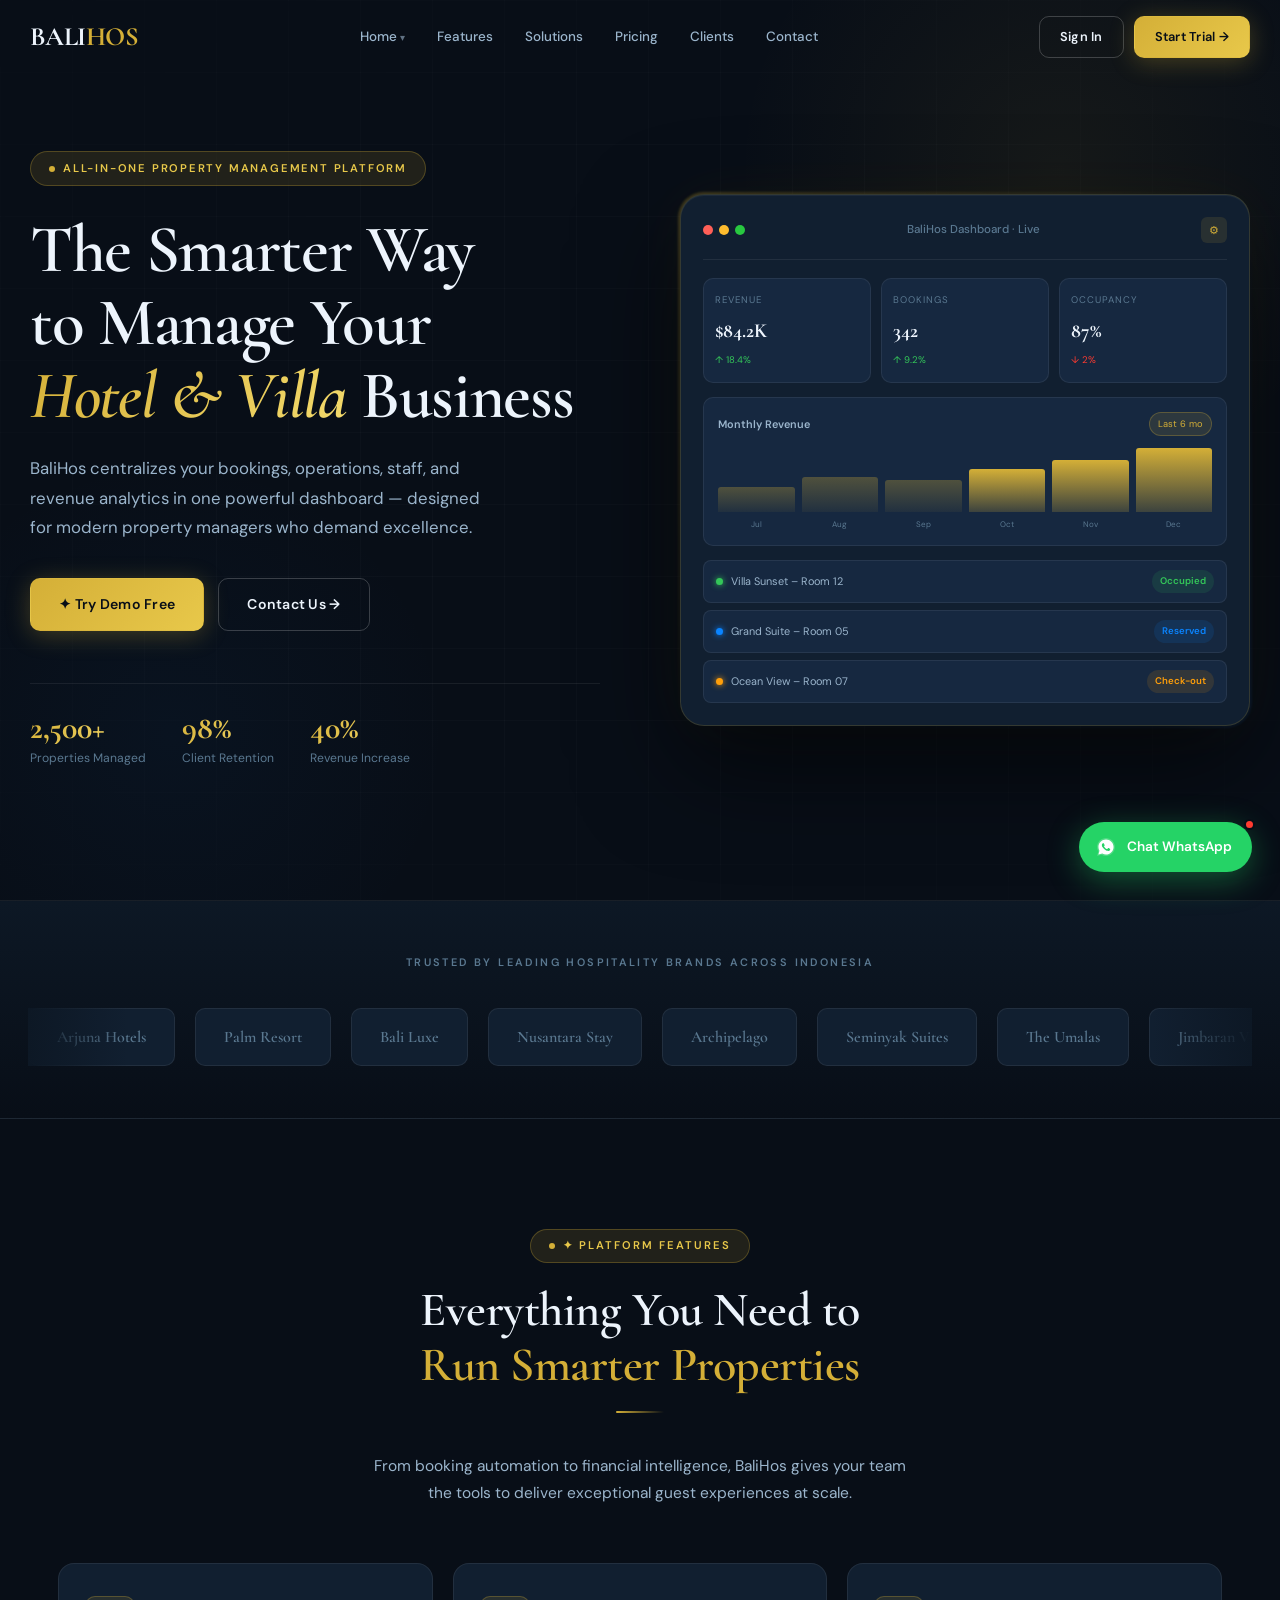
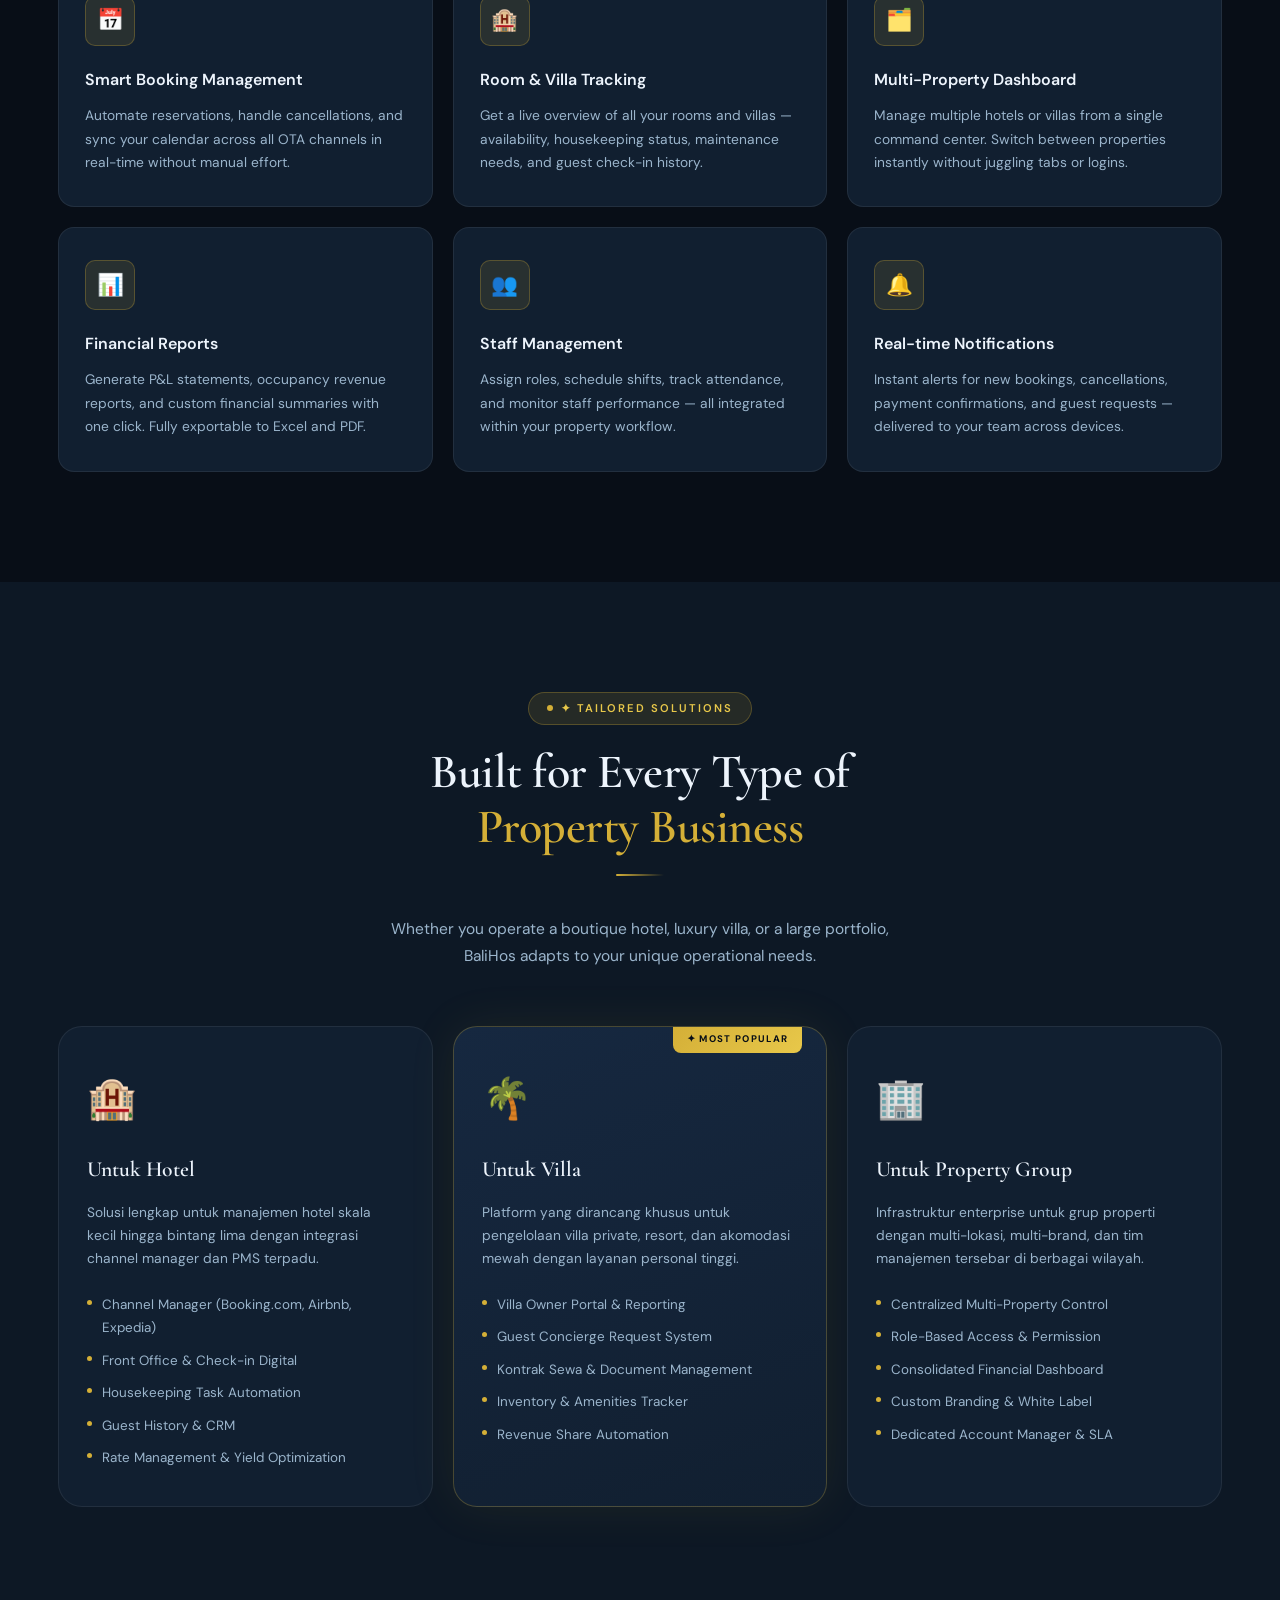
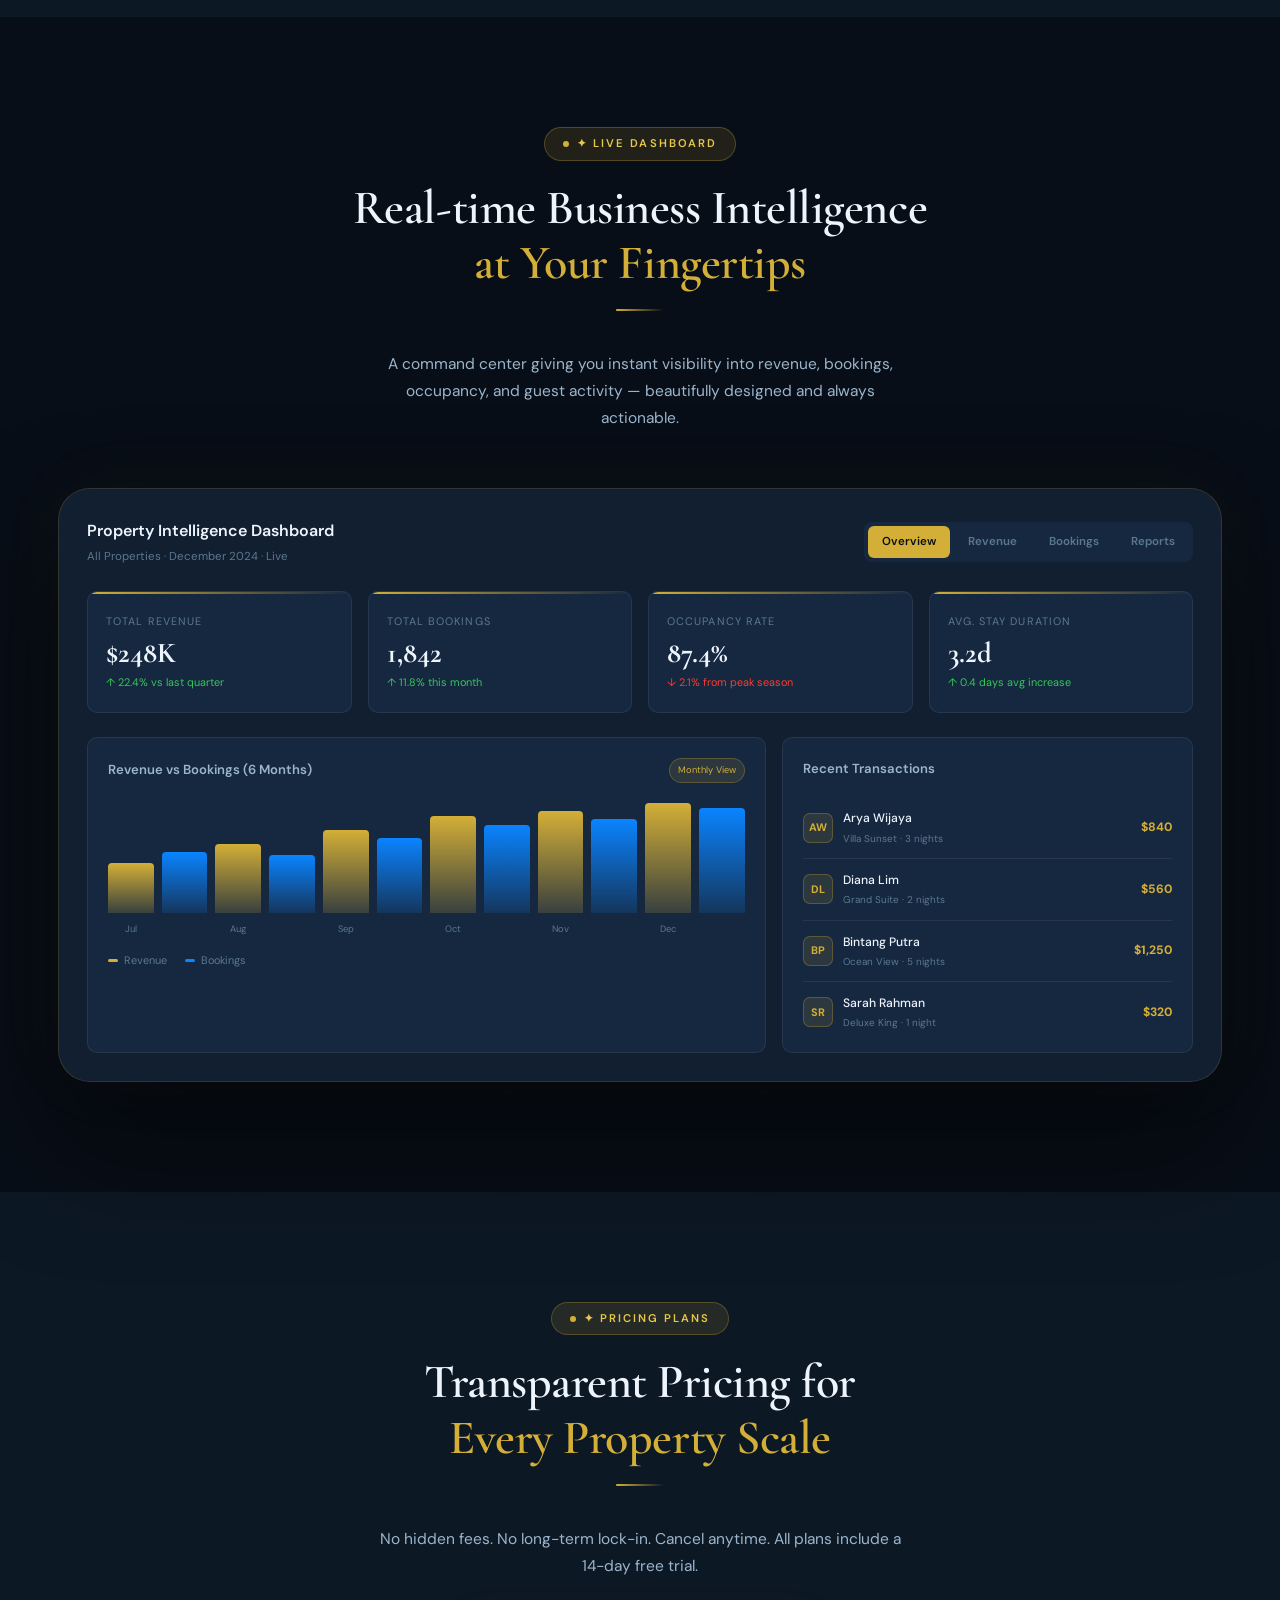
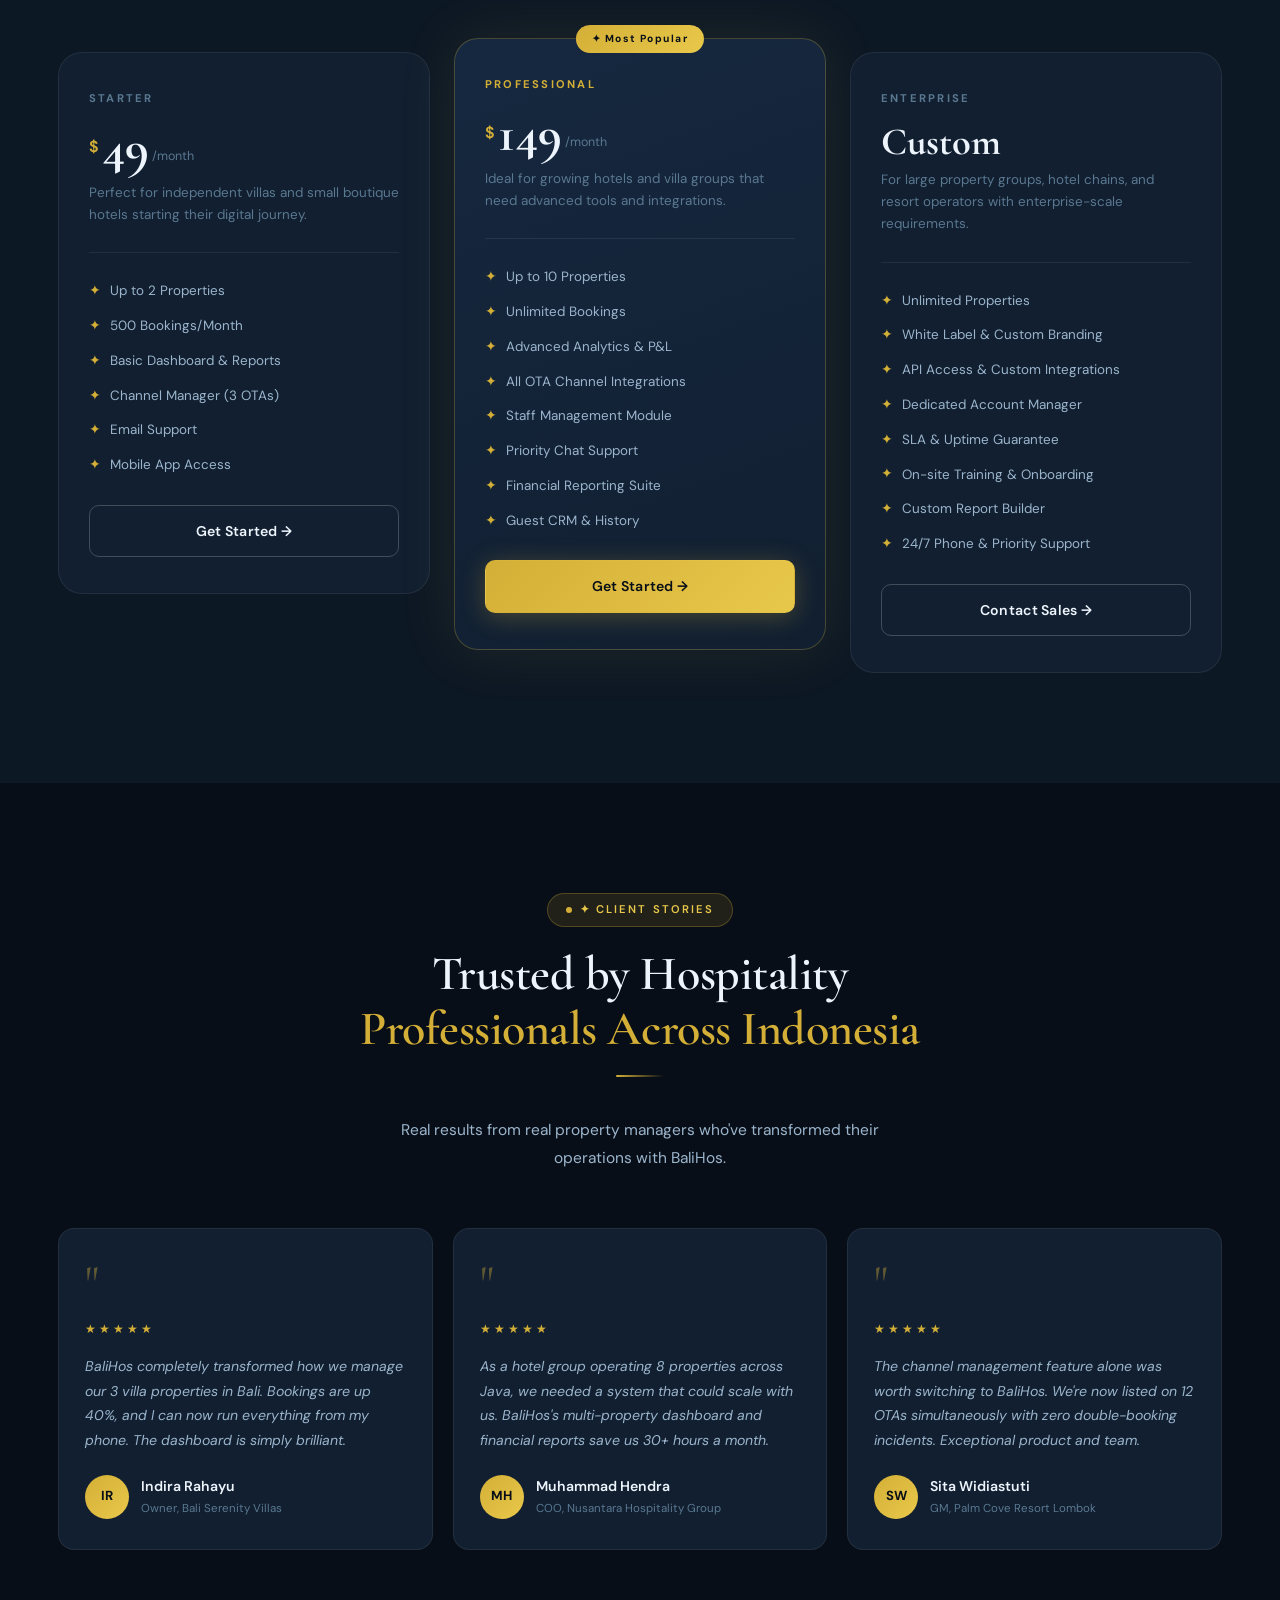
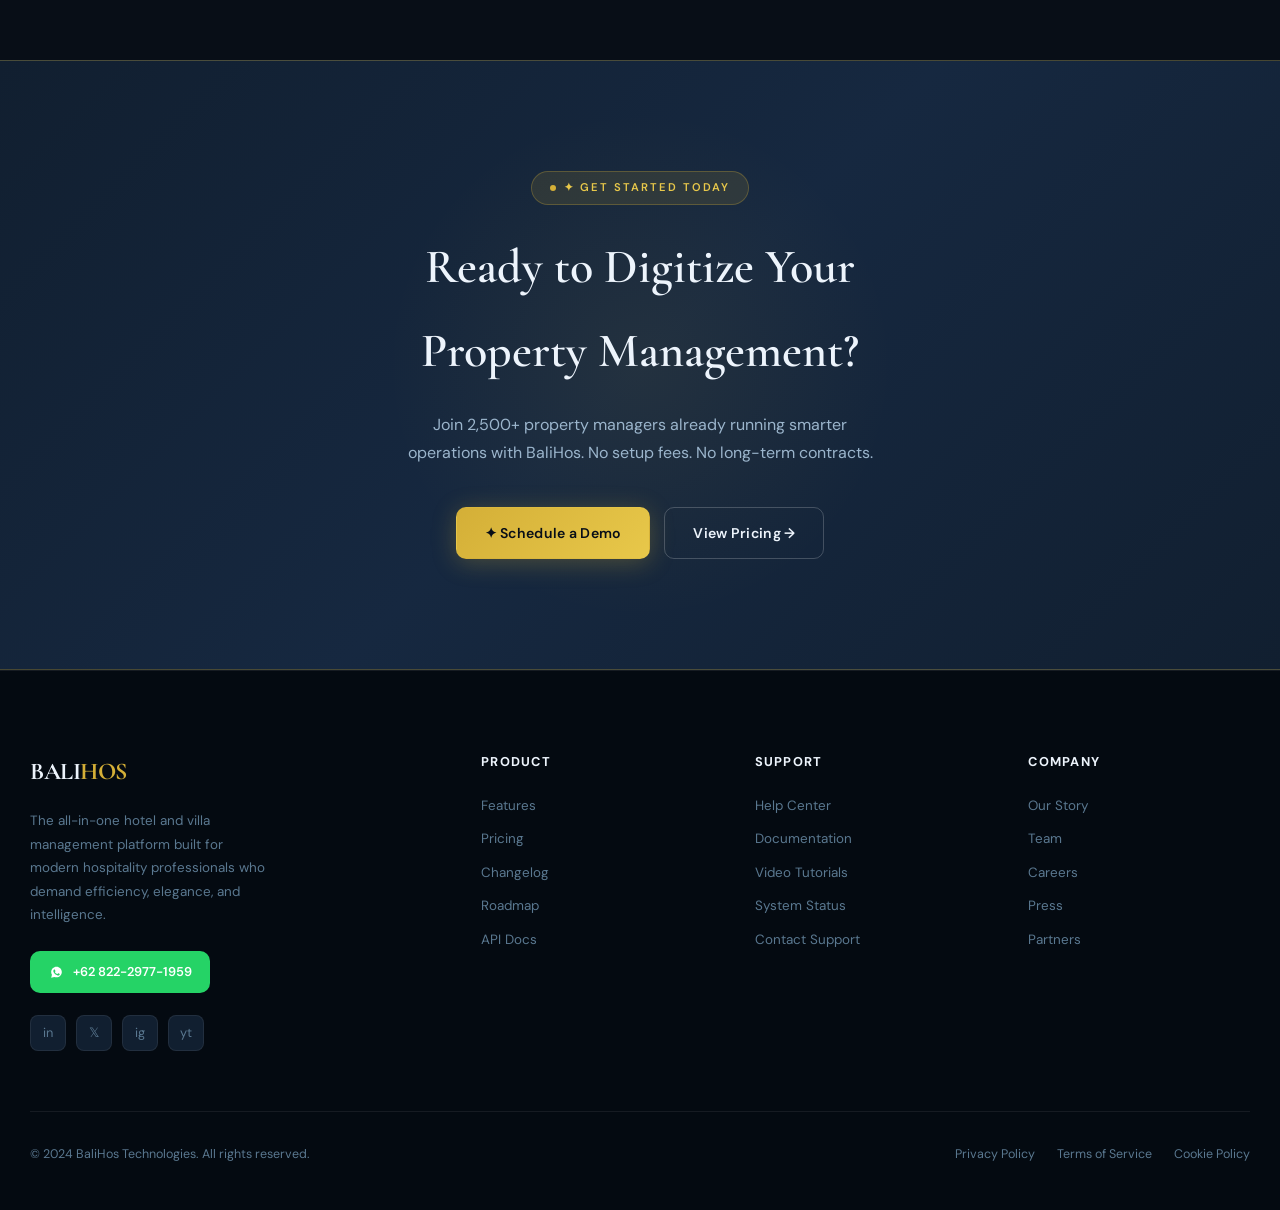
==== commit 4db3ebfd: "update 20 pagi" ====
--- a/index.html
+++ b/index.html
@@ -1,2280 +1,1949 @@
 <!DOCTYPE html>
 <html lang="id">
-
 <head>
   <meta charset="UTF-8" />
   <meta name="viewport" content="width=device-width, initial-scale=1.0" />
   <title>BaliHos – Hotel & Villa Management System</title>
-  <link
-    href="https://fonts.googleapis.com/css2?family=Playfair+Display:wght@400;600;700;900&family=Poppins:wght@300;400;500;600;700&display=swap"
-    rel="stylesheet" />
+  <link href="https://fonts.googleapis.com/css2?family=Cormorant+Garamond:ital,wght@0,300;0,400;0,600;0,700;1,300;1,400&family=DM+Sans:ital,opsz,wght@0,9..40,300;0,9..40,400;0,9..40,500;0,9..40,600;0,9..40,700;1,9..40,300&display=swap" rel="stylesheet" />
   <style>
-    /* ===== RESET & BASE ===== */
-    *,
-    *::before,
-    *::after {
-      box-sizing: border-box;
-      margin: 0;
-      padding: 0;
-    }
-
-    html {
-      scroll-behavior: smooth;
-    }
-
+    /* ============================================================
+       BALIHOS v2 — Modern Elegant SaaS · Full Responsive + Animations
+       Design Direction: Dark luxury tech / Deep navy + warm gold
+       Typography: Cormorant Garamond (display) + DM Sans (body)
+    ============================================================ */
+
+    /* ─── RESET ─── */
+    *, *::before, *::after { box-sizing: border-box; margin: 0; padding: 0; }
+    html { scroll-behavior: smooth; font-size: 16px; }
     body {
-      font-family: 'Poppins', sans-serif;
-      background: #0B1C2D;
-      color: #E8E8E8;
-      line-height: 1.7;
+      font-family: 'DM Sans', sans-serif;
+      background: #080E17;
+      color: #C8D8E8;
+      line-height: 1.75;
       overflow-x: hidden;
     }
-
-    /* ===== CSS VARIABLES ===== */
+    img { display: block; max-width: 100%; }
+    a { text-decoration: none; color: inherit; }
+    button { font-family: inherit; cursor: pointer; border: none; background: none; }
+
+    /* ─── CUSTOM SCROLLBAR ─── */
+    ::-webkit-scrollbar { width: 4px; }
+    ::-webkit-scrollbar-track { background: #080E17; }
+    ::-webkit-scrollbar-thumb { background: linear-gradient(180deg, #D4AF37, #8B6914); border-radius: 4px; }
+
+    /* ─── CSS VARIABLES ─── */
     :root {
-      --navy: #0B1C2D;
-      --navy-mid: #112233;
-      --navy-light: #1A3050;
-      --navy-card: #0F2540;
-      --gold: #D4AF37;
-      --gold-light: #F0CC5A;
-      --gold-dim: rgba(212, 175, 55, 0.15);
-      --gold-border: rgba(212, 175, 55, 0.3);
-      --white: #FFFFFF;
-      --text-light: #A8BBCC;
-      --text-muted: #6B8399;
-      --radius: 12px;
-      --radius-lg: 20px;
-      --shadow-gold: 0 0 40px rgba(212, 175, 55, 0.12);
-      --transition: all 0.35s cubic-bezier(0.4, 0, 0.2, 1);
-    }
-
-    /* ===== TYPOGRAPHY ===== */
-    h1,
-    h2,
-    h3,
-    h4 {
-      font-family: 'Playfair Display', serif;
-      line-height: 1.2;
-    }
-
-    h1 {
-      font-size: clamp(2.2rem, 5vw, 3.8rem);
-      font-weight: 900;
-    }
-
-    h2 {
-      font-size: clamp(1.8rem, 3.5vw, 2.8rem);
-      font-weight: 700;
-    }
-
-    h3 {
-      font-size: 1.3rem;
-      font-weight: 600;
-    }
-
-    p {
-      font-size: 0.97rem;
-      color: var(--text-light);
-    }
-
-    a {
-      text-decoration: none;
-      color: inherit;
-    }
-
-    /* ===== UTILITIES ===== */
-    .container {
-      max-width: 1200px;
-      margin: 0 auto;
-      padding: 0 24px;
-    }
-
-    .gold {
-      color: var(--gold);
-    }
-
-    .section-label {
-      display: inline-block;
-      font-size: 0.72rem;
-      font-family: 'Poppins', sans-serif;
+      --navy:        #080E17;
+      --navy-1:      #0D1825;
+      --navy-2:      #111F30;
+      --navy-3:      #162840;
+      --navy-4:      #1C3355;
+      --gold:        #D4AF37;
+      --gold-2:      #E8C84A;
+      --gold-3:      #F5DC6E;
+      --gold-dim:    rgba(212,175,55,0.12);
+      --gold-glow:   rgba(212,175,55,0.25);
+      --gold-border: rgba(212,175,55,0.28);
+      --text-bright: #EDF4FC;
+      --text-soft:   #9BB5CC;
+      --text-muted:  #5A7890;
+      --border:      rgba(255,255,255,0.07);
+      --r-sm:        10px;
+      --r-md:        16px;
+      --r-lg:        24px;
+      --r-xl:        32px;
+      --ease:        cubic-bezier(0.16, 1, 0.3, 1);
+      --ease-in:     cubic-bezier(0.4, 0, 1, 1);
+      --t:           0.4s var(--ease);
+    }
+
+    /* ─── KEYFRAMES ─── */
+    @keyframes fadeUp      { from { opacity:0; transform:translateY(28px); } to { opacity:1; transform:translateY(0); } }
+    @keyframes fadeIn      { from { opacity:0; } to { opacity:1; } }
+    @keyframes slideRight  { from { opacity:0; transform:translateX(-24px); } to { opacity:1; transform:translateX(0); } }
+    @keyframes slideLeft   { from { opacity:0; transform:translateX(24px); } to { opacity:1; transform:translateX(0); } }
+    @keyframes scaleUp     { from { opacity:0; transform:scale(0.92); } to { opacity:1; transform:scale(1); } }
+    @keyframes pulseDot    { 0%,100%{opacity:1;transform:scale(1);} 50%{opacity:0.4;transform:scale(0.7);} }
+    @keyframes waPulse     { 0%,100%{transform:scale(1);box-shadow:0 0 0 0 rgba(37,211,102,0.4);} 70%{transform:scale(1.05);box-shadow:0 0 0 12px rgba(37,211,102,0);} }
+    @keyframes float       { 0%,100%{transform:translateY(0);} 50%{transform:translateY(-10px);} }
+    @keyframes shimmer     { 0%{background-position:200% center;} 100%{background-position:-200% center;} }
+    @keyframes orbitSpin   { from{transform:rotate(0deg);} to{transform:rotate(360deg);} }
+    @keyframes lineExpand  { from{width:0;} to{width:100%;} }
+    @keyframes countUp     { from{opacity:0;transform:translateY(12px);} to{opacity:1;transform:translateY(0);} }
+    @keyframes gradShift   { 0%,100%{background-position:0% 50%;} 50%{background-position:100% 50%;} }
+    @keyframes glowPulse   { 0%,100%{opacity:0.4;} 50%{opacity:0.8;} }
+    @keyframes menuSlide   { from{opacity:0;transform:translateY(-8px);} to{opacity:1;transform:translateY(0);} }
+
+    /* ─── SCROLL REVEAL (JS-driven) ─── */
+    .reveal {
+      opacity: 0;
+      transform: translateY(32px);
+      transition: opacity 0.7s var(--ease), transform 0.7s var(--ease);
+    }
+    .reveal.visible { opacity: 1; transform: translateY(0); }
+    .reveal-left  { opacity:0; transform:translateX(-32px); transition: opacity 0.7s var(--ease), transform 0.7s var(--ease); }
+    .reveal-left.visible { opacity:1; transform:translateX(0); }
+    .reveal-right { opacity:0; transform:translateX(32px); transition: opacity 0.7s var(--ease), transform 0.7s var(--ease); }
+    .reveal-right.visible { opacity:1; transform:translateX(0); }
+
+    /* stagger delays */
+    .delay-1 { transition-delay: 0.1s !important; }
+    .delay-2 { transition-delay: 0.2s !important; }
+    .delay-3 { transition-delay: 0.3s !important; }
+    .delay-4 { transition-delay: 0.4s !important; }
+    .delay-5 { transition-delay: 0.5s !important; }
+    .delay-6 { transition-delay: 0.6s !important; }
+
+    /* ─── UTILITIES ─── */
+    .container     { max-width: 1220px; margin: 0 auto; padding: 0 28px; }
+    .text-center   { text-align: center; }
+    .text-gold     { color: var(--gold); }
+    .section-pad   { padding: 110px 0; }
+    .section-pad-sm{ padding: 72px 0; }
+
+    /* Section label pill */
+    .pill {
+      display: inline-flex;
+      align-items: center;
+      gap: 8px;
+      padding: 6px 18px;
+      border-radius: 100px;
+      font-size: 0.7rem;
       font-weight: 600;
       letter-spacing: 0.18em;
       text-transform: uppercase;
-      color: var(--gold);
+      color: var(--gold-2);
       background: var(--gold-dim);
       border: 1px solid var(--gold-border);
-      padding: 6px 16px;
-      border-radius: 50px;
       margin-bottom: 20px;
     }
-
-    .section-title {
+    .pill::before {
+      content: '';
+      width: 6px; height: 6px;
+      border-radius: 50%;
+      background: var(--gold);
+      animation: pulseDot 2s infinite;
+    }
+
+    /* Gold divider */
+    .divider {
+      width: 48px; height: 2px;
+      background: linear-gradient(90deg, var(--gold), transparent);
+      border-radius: 2px;
+      margin: 18px auto 40px;
+    }
+    .divider.left { margin: 18px 0 40px; }
+
+    /* Section headings */
+    .s-title {
+      font-family: 'Cormorant Garamond', serif;
+      font-size: clamp(2rem, 4vw, 3rem);
+      font-weight: 600;
+      color: var(--text-bright);
+      line-height: 1.15;
+      letter-spacing: -0.01em;
       margin-bottom: 14px;
     }
-
-    .section-sub {
-      color: var(--text-light);
+    .s-sub {
+      font-size: 0.97rem;
+      color: var(--text-soft);
       max-width: 540px;
       margin: 0 auto 56px;
-      font-size: 0.97rem;
-    }
-
-    .text-center {
-      text-align: center;
-    }
-
-    /* ===== BUTTONS ===== */
+    }
+    .s-sub.left { margin: 0 0 56px; }
+
+    /* ─── BUTTONS ─── */
     .btn {
       display: inline-flex;
       align-items: center;
       gap: 8px;
       padding: 13px 28px;
-      border-radius: 8px;
-      font-family: 'Poppins', sans-serif;
-      font-size: 0.9rem;
+      border-radius: var(--r-sm);
+      font-size: 0.88rem;
       font-weight: 600;
-      cursor: pointer;
-      transition: var(--transition);
-      border: 2px solid transparent;
-    }
+      letter-spacing: 0.02em;
+      border: 1.5px solid transparent;
+      transition: var(--t);
+      position: relative;
+      overflow: hidden;
+    }
+    .btn::after {
+      content: '';
+      position: absolute;
+      inset: 0;
+      background: linear-gradient(135deg, rgba(255,255,255,0.08), transparent);
+      opacity: 0;
+      transition: opacity 0.3s;
+    }
+    .btn:hover::after { opacity: 1; }
 
     .btn-gold {
-      background: linear-gradient(135deg, #D4AF37, #F0CC5A);
-      color: #0B1C2D;
-      border-color: var(--gold);
-    }
-
+      background: linear-gradient(135deg, var(--gold), var(--gold-2));
+      color: #080E17;
+      box-shadow: 0 4px 24px rgba(212,175,55,0.28);
+    }
     .btn-gold:hover {
-      background: linear-gradient(135deg, #F0CC5A, #D4AF37);
       transform: translateY(-2px);
-      box-shadow: 0 8px 28px rgba(212, 175, 55, 0.35);
-    }
-
-    .btn-outline {
+      box-shadow: 0 12px 36px rgba(212,175,55,0.42);
+    }
+    .btn-ghost {
       background: transparent;
-      color: var(--white);
-      border-color: rgba(255, 255, 255, 0.3);
-    }
-
-    .btn-outline:hover {
-      border-color: var(--gold);
-      color: var(--gold);
+      color: var(--text-bright);
+      border-color: rgba(255,255,255,0.2);
+    }
+    .btn-ghost:hover {
+      border-color: var(--gold-border);
+      color: var(--gold-2);
       transform: translateY(-2px);
     }
-
-    .btn-sm {
-      padding: 9px 20px;
-      font-size: 0.82rem;
-    }
-
-    /* ===== DIVIDER ===== */
-    .gold-line {
-      width: 60px;
-      height: 3px;
-      background: linear-gradient(90deg, var(--gold), transparent);
-      border-radius: 2px;
-      margin: 0 auto 32px;
-    }
-
-    /* ===== NAVBAR ===== */
+    .btn-sm { padding: 9px 20px; font-size: 0.8rem; }
+    .btn-full { width: 100%; justify-content: center; }
+
+    /* ─── NAVBAR ─── */
     .navbar {
-      position: sticky;
-      top: 0;
+      position: fixed;
+      top: 0; left: 0; right: 0;
       z-index: 1000;
-      background: rgba(11, 28, 45, 0.92);
-      backdrop-filter: blur(16px);
+      padding: 0 28px;
+      transition: var(--t);
+    }
+    .navbar.scrolled {
+      background: rgba(8,14,23,0.94);
+      backdrop-filter: blur(20px);
+      -webkit-backdrop-filter: blur(20px);
       border-bottom: 1px solid var(--gold-border);
-      padding: 0 24px;
-    }
-
+      box-shadow: 0 4px 40px rgba(0,0,0,0.4);
+    }
     .navbar-inner {
-      max-width: 1200px;
+      max-width: 1220px;
       margin: 0 auto;
       display: flex;
       align-items: center;
       justify-content: space-between;
-      height: 72px;
-    }
-
+      height: 74px;
+    }
     .logo {
-      font-family: 'Playfair Display', serif;
-      font-size: 1.6rem;
-      font-weight: 900;
-      letter-spacing: -0.5px;
-    }
-
-    .logo span {
-      color: var(--gold);
-    }
-
+      font-family: 'Cormorant Garamond', serif;
+      font-size: 1.65rem;
+      font-weight: 700;
+      letter-spacing: -0.02em;
+      color: var(--text-bright);
+    }
+    .logo span { color: var(--gold); }
+
+    /* Desktop nav links */
     .nav-links {
       display: flex;
       align-items: center;
-      gap: 36px;
+      gap: 4px;
       list-style: none;
     }
-
-    .nav-links a {
-      font-size: 0.88rem;
+    .nav-links > li { position: relative; }
+    .nav-links > li > a {
+      display: block;
+      padding: 8px 14px;
+      font-size: 0.84rem;
       font-weight: 500;
-      color: var(--text-light);
-      transition: var(--transition);
+      color: var(--text-soft);
+      border-radius: 6px;
+      transition: var(--t);
+    }
+    .nav-links > li > a:hover { color: var(--text-bright); background: var(--border); }
+
+    /* Dropdown */
+    .nav-dropdown {
+      position: absolute;
+      top: calc(100% + 8px);
+      left: 0;
+      min-width: 180px;
+      background: var(--navy-2);
+      border: 1px solid var(--gold-border);
+      border-radius: var(--r-md);
+      padding: 8px;
+      opacity: 0;
+      visibility: hidden;
+      transform: translateY(-8px);
+      transition: var(--t);
+      z-index: 100;
+      box-shadow: 0 20px 60px rgba(0,0,0,0.5);
+    }
+    .nav-links > li:hover .nav-dropdown {
+      opacity: 1; visibility: visible; transform: translateY(0);
+      animation: menuSlide 0.25s var(--ease);
+    }
+    .nav-dropdown a {
+      display: block;
+      padding: 10px 14px;
+      font-size: 0.82rem;
+      color: var(--text-soft);
+      border-radius: 6px;
+      transition: var(--t);
+    }
+    .nav-dropdown a:hover { background: var(--gold-dim); color: var(--gold); }
+    .has-dropdown > a::after { content: ' ▾'; font-size: 0.65rem; opacity: 0.6; }
+
+    /* Nav CTA */
+    .nav-cta { display: flex; align-items: center; gap: 10px; }
+
+    /* Hamburger */
+    .hamburger {
+      display: none;
+      flex-direction: column;
+      gap: 5px;
+      padding: 8px;
+      cursor: pointer;
+    }
+    .hamburger span {
+      display: block;
+      width: 22px; height: 2px;
+      background: var(--text-bright);
+      border-radius: 2px;
+      transition: var(--t);
+    }
+    .hamburger.open span:nth-child(1) { transform: rotate(45deg) translate(5px, 5px); }
+    .hamburger.open span:nth-child(2) { opacity: 0; transform: scaleX(0); }
+    .hamburger.open span:nth-child(3) { transform: rotate(-45deg) translate(5px, -5px); }
+
+    /* Mobile nav drawer */
+    .mobile-nav {
+      display: none;
+      position: fixed;
+      top: 74px; left: 0; right: 0;
+      background: rgba(8,14,23,0.98);
+      backdrop-filter: blur(24px);
+      border-bottom: 1px solid var(--gold-border);
+      padding: 24px 28px 32px;
+      z-index: 999;
+      transform: translateY(-10px);
+      opacity: 0;
+      transition: var(--t);
+      box-shadow: 0 40px 80px rgba(0,0,0,0.6);
+    }
+    .mobile-nav.open { display: block; transform: translateY(0); opacity: 1; }
+    .mobile-nav a {
+      display: block;
+      padding: 13px 0;
+      font-size: 0.95rem;
+      font-weight: 500;
+      color: var(--text-soft);
+      border-bottom: 1px solid var(--border);
+      transition: var(--t);
+    }
+    .mobile-nav a:hover { color: var(--gold); padding-left: 6px; }
+    .mobile-nav a:last-child { border-bottom: none; }
+    .mobile-nav-btns { display: flex; gap: 12px; margin-top: 24px; }
+    .mobile-nav-btns .btn { flex: 1; justify-content: center; }
+
+    /* ─── HERO ─── */
+    .hero {
+      min-height: 100svh;
+      display: flex;
+      align-items: center;
+      padding: 100px 28px 80px;
       position: relative;
-    }
-
-    .nav-links a::after {
+      overflow: hidden;
+    }
+
+    /* Animated background mesh */
+    .hero-bg {
+      position: absolute;
+      inset: 0;
+      z-index: 0;
+      pointer-events: none;
+    }
+    .hero-bg::before {
       content: '';
       position: absolute;
-      bottom: -4px;
-      left: 0;
-      width: 0;
-      height: 1px;
-      background: var(--gold);
-      transition: width 0.3s ease;
-    }
-
-    .nav-links a:hover {
-      color: var(--white);
-    }
-
-    .nav-links a:hover::after {
-      width: 100%;
-    }
-
-    .nav-cta {
-      display: flex;
-      align-items: center;
-      gap: 16px;
-    }
-
-    /* ===== HERO ===== */
-    .hero {
-      min-height: 92vh;
-      display: flex;
-      align-items: center;
-      padding: 80px 24px;
-      position: relative;
-      overflow: hidden;
-    }
-
-    .hero::before {
+      top: -20%;
+      right: -10%;
+      width: 60vw; height: 60vw;
+      max-width: 700px; max-height: 700px;
+      background: radial-gradient(ellipse, rgba(212,175,55,0.07) 0%, transparent 65%);
+      border-radius: 50%;
+      animation: glowPulse 4s ease-in-out infinite;
+    }
+    .hero-bg::after {
       content: '';
       position: absolute;
-      top: -120px;
-      right: -120px;
-      width: 600px;
-      height: 600px;
-      background: radial-gradient(circle, rgba(212, 175, 55, 0.07) 0%, transparent 70%);
+      bottom: -15%;
+      left: -10%;
+      width: 50vw; height: 50vw;
+      max-width: 600px; max-height: 600px;
+      background: radial-gradient(ellipse, rgba(26,100,180,0.06) 0%, transparent 65%);
       border-radius: 50%;
-      pointer-events: none;
-    }
-
-    .hero::after {
-      content: '';
+    }
+
+    /* grid lines decoration */
+    .hero-grid {
       position: absolute;
-      bottom: -80px;
-      left: -80px;
-      width: 400px;
-      height: 400px;
-      background: radial-gradient(circle, rgba(26, 48, 80, 0.6) 0%, transparent 70%);
-      border-radius: 50%;
-      pointer-events: none;
+      inset: 0;
+      background-image:
+        linear-gradient(rgba(255,255,255,0.018) 1px, transparent 1px),
+        linear-gradient(90deg, rgba(255,255,255,0.018) 1px, transparent 1px);
+      background-size: 72px 72px;
+      mask-image: radial-gradient(ellipse 80% 80% at 50% 50%, black 40%, transparent 100%);
     }
 
     .hero-inner {
-      max-width: 1200px;
+      max-width: 1220px;
       margin: 0 auto;
       display: grid;
       grid-template-columns: 1fr 1fr;
-      gap: 64px;
+      gap: 80px;
       align-items: center;
       position: relative;
       z-index: 1;
-    }
-
-    .hero-content {}
-
-    .hero-badge {
+      width: 100%;
+    }
+
+    /* Hero content */
+    .hero-label {
       display: inline-flex;
       align-items: center;
       gap: 8px;
       background: var(--gold-dim);
       border: 1px solid var(--gold-border);
-      padding: 6px 16px;
-      border-radius: 50px;
-      font-size: 0.78rem;
+      padding: 7px 18px;
+      border-radius: 100px;
+      font-size: 0.7rem;
       font-weight: 600;
-      color: var(--gold);
-      letter-spacing: 0.1em;
+      color: var(--gold-2);
+      letter-spacing: 0.16em;
       text-transform: uppercase;
       margin-bottom: 28px;
-    }
-
-    .hero-badge::before {
-      content: '';
-      width: 7px;
-      height: 7px;
+      animation: fadeIn 0.8s var(--ease) both;
+    }
+    .hero-label-dot {
+      width: 6px; height: 6px;
       background: var(--gold);
       border-radius: 50%;
-      animation: pulse 2s infinite;
-    }
-
-    @keyframes pulse {
-
-      0%,
-      100% {
-        opacity: 1;
-        transform: scale(1);
-      }
-
-      50% {
-        opacity: 0.5;
-        transform: scale(0.8);
-      }
-    }
-
-    .hero-title {
-      margin-bottom: 24px;
-    }
-
-    .hero-title em {
-      font-style: normal;
-      color: var(--gold);
-    }
-
-    .hero-sub {
+      animation: pulseDot 2s infinite;
+    }
+
+    .hero-h1 {
+      font-family: 'Cormorant Garamond', serif;
+      font-size: clamp(2.4rem, 5.5vw, 4.2rem);
+      font-weight: 600;
+      color: var(--text-bright);
+      line-height: 1.08;
+      letter-spacing: -0.02em;
+      margin-bottom: 22px;
+      animation: fadeUp 0.9s var(--ease) 0.1s both;
+    }
+    .hero-h1 em {
+      font-style: italic;
+      background: linear-gradient(135deg, var(--gold), var(--gold-3));
+      -webkit-background-clip: text;
+      -webkit-text-fill-color: transparent;
+      background-clip: text;
+    }
+
+    .hero-p {
       font-size: 1.05rem;
-      color: var(--text-light);
-      margin-bottom: 40px;
-      max-width: 480px;
+      color: var(--text-soft);
+      max-width: 460px;
+      margin-bottom: 36px;
+      line-height: 1.75;
+      animation: fadeUp 0.9s var(--ease) 0.2s both;
     }
 
     .hero-btns {
       display: flex;
-      gap: 16px;
+      gap: 14px;
       flex-wrap: wrap;
-      margin-bottom: 48px;
-    }
-
+      margin-bottom: 52px;
+      animation: fadeUp 0.9s var(--ease) 0.3s both;
+    }
+
+    /* Animated stat bar */
     .hero-stats {
       display: flex;
-      gap: 32px;
-      padding-top: 24px;
-      border-top: 1px solid rgba(255, 255, 255, 0.08);
-    }
-
-    .stat-item {}
-
+      gap: 36px;
+      padding-top: 28px;
+      border-top: 1px solid var(--border);
+      animation: fadeUp 0.9s var(--ease) 0.4s both;
+    }
+    .stat-item { }
     .stat-num {
-      font-family: 'Playfair Display', serif;
-      font-size: 1.8rem;
+      font-family: 'Cormorant Garamond', serif;
+      font-size: 2rem;
       font-weight: 700;
       color: var(--gold);
-    }
-
-    .stat-label {
-      font-size: 0.78rem;
-      color: var(--text-muted);
-    }
-
-    /* ===== DASHBOARD MOCKUP ===== */
+      line-height: 1;
+      background: linear-gradient(135deg, var(--gold), var(--gold-3));
+      -webkit-background-clip: text;
+      -webkit-text-fill-color: transparent;
+      background-clip: text;
+    }
+    .stat-label { font-size: 0.76rem; color: var(--text-muted); margin-top: 4px; }
+
+    /* ─── DASHBOARD MOCKUP ─── */
     .hero-visual {
       position: relative;
+      animation: slideLeft 1s var(--ease) 0.2s both;
+    }
+
+    /* Glowing border effect */
+    .dash-glow {
+      position: absolute;
+      inset: -2px;
+      border-radius: calc(var(--r-lg) + 2px);
+      background: linear-gradient(135deg, var(--gold-border), transparent 50%, rgba(26,100,200,0.15));
+      z-index: 0;
+      filter: blur(1px);
     }
 
     .dash-wrap {
-      background: var(--navy-card);
-      border: 1px solid rgba(212, 175, 55, 0.2);
-      border-radius: var(--radius-lg);
-      padding: 20px;
-      box-shadow: 0 30px 80px rgba(0, 0, 0, 0.5), var(--shadow-gold);
       position: relative;
-    }
-
-    .dash-topbar {
+      z-index: 1;
+      background: var(--navy-2);
+      border: 1px solid rgba(212,175,55,0.18);
+      border-radius: var(--r-lg);
+      padding: 22px;
+      box-shadow:
+        0 40px 100px rgba(0,0,0,0.6),
+        0 0 60px rgba(212,175,55,0.06),
+        inset 0 1px 0 rgba(255,255,255,0.05);
+      animation: float 6s ease-in-out infinite;
+    }
+
+    .dash-bar {
       display: flex;
       align-items: center;
       justify-content: space-between;
-      margin-bottom: 20px;
       padding-bottom: 16px;
-      border-bottom: 1px solid rgba(255, 255, 255, 0.06);
-    }
-
-    .dash-dots {
-      display: flex;
-      gap: 7px;
-    }
-
+      border-bottom: 1px solid var(--border);
+      margin-bottom: 18px;
+    }
+    .dash-dots { display: flex; gap: 6px; }
     .dash-dots span {
-      width: 11px;
-      height: 11px;
+      width: 10px; height: 10px;
       border-radius: 50%;
     }
-
-    .dash-dots span:nth-child(1) {
-      background: #FF5F57;
-    }
-
-    .dash-dots span:nth-child(2) {
-      background: #FEBC2E;
-    }
-
-    .dash-dots span:nth-child(3) {
-      background: #28C840;
-    }
-
-    .dash-title {
-      font-size: 0.78rem;
-      color: var(--text-muted);
-      font-weight: 500;
-    }
-
-    .dash-icon {
-      width: 28px;
-      height: 28px;
-      background: var(--gold-dim);
+    .dd-r { background: #FF5F57; }
+    .dd-y { background: #FEBC2E; }
+    .dd-g { background: #28C840; }
+    .dash-bar-title { font-size: 0.72rem; color: var(--text-muted); font-weight: 500; }
+    .dash-bar-icon {
+      width: 26px; height: 26px;
       border-radius: 6px;
-      display: flex;
-      align-items: center;
-      justify-content: center;
-    }
-
-    .dash-icon::after {
-      content: '⚙';
-      font-size: 0.75rem;
-      color: var(--gold);
-    }
-
-    .dash-stats-row {
-      display: grid;
-      grid-template-columns: repeat(3, 1fr);
-      gap: 12px;
-      margin-bottom: 16px;
-    }
-
-    .mini-stat {
-      background: var(--navy-light);
-      border-radius: 10px;
-      padding: 14px 12px;
-      border: 1px solid rgba(255, 255, 255, 0.05);
-    }
-
-    .mini-stat-label {
-      font-size: 0.65rem;
-      color: var(--text-muted);
-      margin-bottom: 4px;
-      text-transform: uppercase;
-      letter-spacing: 0.1em;
-    }
-
-    .mini-stat-val {
-      font-family: 'Playfair Display', serif;
-      font-size: 1.3rem;
-      font-weight: 700;
-      color: var(--white);
-    }
-
-    .mini-stat-change {
-      font-size: 0.65rem;
-      color: #4CAF50;
-      margin-top: 2px;
-    }
-
-    .mini-stat-change.down {
-      color: #f44336;
-    }
-
-    .dash-chart-area {
-      background: var(--navy-light);
-      border-radius: 10px;
-      padding: 16px;
-      border: 1px solid rgba(255, 255, 255, 0.05);
-      margin-bottom: 16px;
-    }
-
-    .chart-header {
-      display: flex;
-      justify-content: space-between;
-      align-items: center;
-      margin-bottom: 14px;
-    }
-
-    .chart-label {
-      font-size: 0.72rem;
-      font-weight: 600;
-      color: var(--text-light);
-    }
-
-    .chart-badge {
-      font-size: 0.62rem;
-      background: var(--gold-dim);
-      color: var(--gold);
-      padding: 3px 10px;
-      border-radius: 50px;
-      border: 1px solid var(--gold-border);
-    }
-
-    .bar-chart {
-      display: flex;
-      align-items: flex-end;
-      gap: 8px;
-      height: 70px;
-    }
-
-    .bar {
-      flex: 1;
-      border-radius: 4px 4px 0 0;
-      background: linear-gradient(180deg, var(--gold) 0%, rgba(212, 175, 55, 0.3) 100%);
-      transition: opacity 0.2s;
-    }
-
-    .bar:hover {
-      opacity: 0.8;
-    }
-
-    .bar.dim {
-      background: linear-gradient(180deg, rgba(212, 175, 55, 0.35) 0%, rgba(212, 175, 55, 0.1) 100%);
-    }
-
-    .bar-months {
-      display: flex;
-      gap: 8px;
-      margin-top: 6px;
-    }
-
-    .bar-month {
-      flex: 1;
-      text-align: center;
-      font-size: 0.55rem;
-      color: var(--text-muted);
-    }
-
-    .dash-list {
-      display: flex;
-      flex-direction: column;
-      gap: 8px;
-    }
-
-    .dash-list-item {
-      display: flex;
-      align-items: center;
-      justify-content: space-between;
-      background: var(--navy-light);
-      padding: 10px 14px;
-      border-radius: 8px;
-      border: 1px solid rgba(255, 255, 255, 0.04);
-    }
-
-    .dash-list-name {
-      font-size: 0.72rem;
-      color: var(--text-light);
-      display: flex;
-      align-items: center;
-      gap: 8px;
-    }
-
-    .room-dot {
-      width: 8px;
-      height: 8px;
-      border-radius: 50%;
-    }
-
-    .green {
-      background: #4CAF50;
-    }
-
-    .blue {
-      background: #2196F3;
-    }
-
-    .amber {
-      background: #FFC107;
-    }
-
-    .dash-list-status {
-      font-size: 0.65rem;
-      font-weight: 600;
-      padding: 3px 8px;
-      border-radius: 50px;
-    }
-
-    .status-ok {
-      background: rgba(76, 175, 80, 0.15);
-      color: #4CAF50;
-    }
-
-    .status-warn {
-      background: rgba(255, 193, 7, 0.15);
-      color: #FFC107;
-    }
-
-    .status-blue {
-      background: rgba(33, 150, 243, 0.15);
-      color: #2196F3;
-    }
-
-    /* ===== TRUSTED BY ===== */
-    .trusted {
-      padding: 48px 24px;
-      border-top: 1px solid rgba(255, 255, 255, 0.05);
-      border-bottom: 1px solid rgba(255, 255, 255, 0.05);
-      background: rgba(15, 37, 64, 0.4);
-    }
-
-    .trusted-inner {
-      max-width: 1200px;
-      margin: 0 auto;
-    }
-
-    .trusted-label {
-      text-align: center;
-      font-size: 0.72rem;
-      font-weight: 600;
-      color: var(--text-muted);
-      letter-spacing: 0.2em;
-      text-transform: uppercase;
-      margin-bottom: 32px;
-    }
-
-    .logo-row {
-      display: flex;
-      justify-content: center;
-      align-items: center;
-      gap: 28px;
-      flex-wrap: wrap;
-    }
-
-    .logo-box {
-      background: var(--navy-card);
-      border: 1px solid rgba(255, 255, 255, 0.07);
-      border-radius: 10px;
-      padding: 16px 28px;
-      font-family: 'Playfair Display', serif;
-      font-weight: 700;
-      font-size: 1rem;
-      color: var(--text-muted);
-      letter-spacing: 0.05em;
-      transition: var(--transition);
-      min-width: 140px;
-      text-align: center;
-    }
-
-    .logo-box:hover {
-      border-color: var(--gold-border);
-      color: var(--gold);
-      transform: translateY(-3px);
-    }
-
-    /* ===== FEATURES ===== */
-    .features {
-      padding: 100px 24px;
-    }
-
-    .features-inner {
-      max-width: 1200px;
-      margin: 0 auto;
-    }
-
-    .features-grid {
-      display: grid;
-      grid-template-columns: repeat(3, 1fr);
-      gap: 24px;
-    }
-
-    .feat-card {
-      background: var(--navy-card);
-      border: 1px solid rgba(255, 255, 255, 0.06);
-      border-radius: var(--radius);
-      padding: 32px 28px;
-      transition: var(--transition);
-      position: relative;
-      overflow: hidden;
-    }
-
-    .feat-card::before {
-      content: '';
-      position: absolute;
-      top: 0;
-      left: 0;
-      right: 0;
-      height: 2px;
-      background: linear-gradient(90deg, transparent, var(--gold), transparent);
-      opacity: 0;
-      transition: opacity 0.35s ease;
-    }
-
-    .feat-card:hover {
-      border-color: var(--gold-border);
-      transform: translateY(-6px);
-      box-shadow: 0 20px 50px rgba(0, 0, 0, 0.3), var(--shadow-gold);
-    }
-
-    .feat-card:hover::before {
-      opacity: 1;
-    }
-
-    .feat-icon {
-      width: 52px;
-      height: 52px;
-      background: var(--gold-dim);
-      border: 1px solid var(--gold-border);
-      border-radius: 12px;
-      display: flex;
-      align-items: center;
-      justify-content: center;
-      font-size: 1.4rem;
-      margin-bottom: 20px;
-    }
-
-    .feat-card h3 {
-      font-family: 'Poppins', sans-serif;
-      font-size: 1rem;
-      font-weight: 600;
-      color: var(--white);
-      margin-bottom: 10px;
-    }
-
-    .feat-card p {
-      font-size: 0.88rem;
-      color: var(--text-light);
-    }
-
-    /* ===== SOLUTIONS ===== */
-    .solutions {
-      padding: 100px 24px;
-      background: rgba(15, 37, 64, 0.3);
-    }
-
-    .solutions-inner {
-      max-width: 1200px;
-      margin: 0 auto;
-    }
-
-    .solutions-grid {
-      display: grid;
-      grid-template-columns: repeat(3, 1fr);
-      gap: 24px;
-      margin-top: 0;
-    }
-
-    .sol-card {
-      background: var(--navy-card);
-      border: 1px solid rgba(255, 255, 255, 0.06);
-      border-radius: var(--radius-lg);
-      padding: 40px 32px;
-      transition: var(--transition);
-      position: relative;
-    }
-
-    .sol-card:hover {
-      border-color: var(--gold-border);
-      transform: translateY(-6px);
-      box-shadow: 0 24px 60px rgba(0, 0, 0, 0.35);
-    }
-
-    .sol-emoji {
-      font-size: 2.8rem;
-      margin-bottom: 20px;
-    }
-
-    .sol-card h3 {
-      font-size: 1.25rem;
-      color: var(--white);
-      margin-bottom: 14px;
-    }
-
-    .sol-card p {
-      font-size: 0.88rem;
-      color: var(--text-light);
-      margin-bottom: 24px;
-    }
-
-    .sol-list {
-      list-style: none;
-      display: flex;
-      flex-direction: column;
-      gap: 10px;
-    }
-
-    .sol-list li {
-      font-size: 0.85rem;
-      color: var(--text-light);
-      display: flex;
-      align-items: center;
-      gap: 10px;
-    }
-
-    .sol-list li::before {
-      content: '';
-      width: 6px;
-      height: 6px;
-      background: var(--gold);
-      border-radius: 50%;
-      flex-shrink: 0;
-    }
-
-    .sol-card.featured {
-      border-color: var(--gold-border);
-      background: linear-gradient(135deg, #0F2540 0%, #1A3050 100%);
-    }
-
-    .sol-card.featured::before {
-      content: 'MOST POPULAR';
-      position: absolute;
-      top: -1px;
-      right: 28px;
-      background: linear-gradient(135deg, var(--gold), var(--gold-light));
-      color: #0B1C2D;
-      font-size: 0.65rem;
-      font-weight: 700;
-      letter-spacing: 0.12em;
-      padding: 5px 14px;
-      border-radius: 0 0 8px 8px;
-    }
-
-    /* ===== DASHBOARD PREVIEW ===== */
-    .preview {
-      padding: 100px 24px;
-    }
-
-    .preview-inner {
-      max-width: 1200px;
-      margin: 0 auto;
-    }
-
-    .preview-dash {
-      background: var(--navy-card);
-      border: 1px solid rgba(212, 175, 55, 0.2);
-      border-radius: var(--radius-lg);
-      padding: 32px;
-      box-shadow: 0 40px 100px rgba(0, 0, 0, 0.4), var(--shadow-gold);
-      margin-top: 56px;
-    }
-
-    .preview-header {
-      display: flex;
-      align-items: center;
-      justify-content: space-between;
-      margin-bottom: 28px;
-    }
-
-    .preview-header h3 {
-      font-size: 1.1rem;
-      color: var(--white);
-      font-family: 'Poppins', sans-serif;
-      font-weight: 600;
-    }
-
-    .preview-tabs {
-      display: flex;
-      gap: 4px;
-      background: var(--navy-light);
-      padding: 4px;
-      border-radius: 8px;
-    }
-
-    .prev-tab {
-      font-size: 0.75rem;
-      padding: 6px 14px;
-      border-radius: 6px;
-      color: var(--text-muted);
-      cursor: default;
-      font-weight: 500;
-    }
-
-    .prev-tab.active {
-      background: var(--gold);
-      color: #0B1C2D;
-      font-weight: 600;
-    }
-
-    .kpi-row {
-      display: grid;
-      grid-template-columns: repeat(4, 1fr);
-      gap: 20px;
-      margin-bottom: 28px;
-    }
-
-    .kpi-card {
-      background: var(--navy-light);
-      border-radius: var(--radius);
-      padding: 22px 20px;
-      border: 1px solid rgba(255, 255, 255, 0.05);
-      position: relative;
-      overflow: hidden;
-    }
-
-    .kpi-card::after {
-      content: '';
-      position: absolute;
-      top: 0;
-      left: 0;
-      right: 0;
-      height: 2px;
-      background: linear-gradient(90deg, var(--gold), transparent);
-    }
-
-    .kpi-label {
-      font-size: 0.72rem;
-      color: var(--text-muted);
-      text-transform: uppercase;
-      letter-spacing: 0.1em;
-      margin-bottom: 8px;
-    }
-
-    .kpi-val {
-      font-family: 'Playfair Display', serif;
-      font-size: 1.9rem;
-      font-weight: 700;
-      color: var(--white);
-    }
-
-    .kpi-change {
-      font-size: 0.72rem;
-      margin-top: 4px;
-    }
-
-    .kpi-change.up {
-      color: #4CAF50;
-    }
-
-    .kpi-change.dn {
-      color: #f44336;
-    }
-
-    .preview-bottom {
-      display: grid;
-      grid-template-columns: 1.6fr 1fr;
-      gap: 20px;
-    }
-
-    .chart-big {
-      background: var(--navy-light);
-      border-radius: var(--radius);
-      padding: 20px;
-      border: 1px solid rgba(255, 255, 255, 0.05);
-    }
-
-    .chart-big-header {
-      display: flex;
-      justify-content: space-between;
-      align-items: center;
-      margin-bottom: 20px;
-    }
-
-    .chart-big-label {
-      font-size: 0.85rem;
-      font-weight: 600;
-      color: var(--text-light);
-    }
-
-    .bar-chart-big {
-      display: flex;
-      align-items: flex-end;
-      gap: 10px;
-      height: 120px;
-    }
-
-    .bar-big {
-      flex: 1;
-      border-radius: 5px 5px 0 0;
-      background: linear-gradient(180deg, var(--gold) 0%, rgba(212, 175, 55, 0.25) 100%);
-    }
-
-    .bar-big.sec {
-      background: linear-gradient(180deg, #2196F3 0%, rgba(33, 150, 243, 0.2) 100%);
-    }
-
-    .month-labels {
-      display: flex;
-      gap: 10px;
-      margin-top: 8px;
-    }
-
-    .month-labels span {
-      flex: 1;
-      text-align: center;
-      font-size: 0.6rem;
-      color: var(--text-muted);
-    }
-
-    .recent-list-wrap {
-      background: var(--navy-light);
-      border-radius: var(--radius);
-      padding: 20px;
-      border: 1px solid rgba(255, 255, 255, 0.05);
-    }
-
-    .rl-header {
-      font-size: 0.85rem;
-      font-weight: 600;
-      color: var(--text-light);
-      margin-bottom: 16px;
-    }
-
-    .rl-item {
-      display: flex;
-      align-items: center;
-      justify-content: space-between;
-      padding: 10px 0;
-      border-bottom: 1px solid rgba(255, 255, 255, 0.04);
-    }
-
-    .rl-item:last-child {
-      border-bottom: none;
-    }
-
-    .rl-left {
-      display: flex;
-      align-items: center;
-      gap: 10px;
-    }
-
-    .rl-avatar {
-      width: 32px;
-      height: 32px;
-      border-radius: 8px;
       background: var(--gold-dim);
       display: flex;
       align-items: center;
       justify-content: center;
-      font-size: 0.8rem;
+      font-size: 0.7rem;
+      color: var(--gold);
+    }
+
+    /* Dash mini KPIs */
+    .dash-kpis {
+      display: grid;
+      grid-template-columns: repeat(3, 1fr);
+      gap: 10px;
+      margin-bottom: 14px;
+    }
+    .dash-kpi {
+      background: var(--navy-3);
+      border-radius: var(--r-sm);
+      padding: 13px 11px;
+      border: 1px solid var(--border);
+    }
+    .dk-label { font-size: 0.6rem; color: var(--text-muted); text-transform: uppercase; letter-spacing: 0.1em; margin-bottom: 5px; }
+    .dk-val {
+      font-family: 'Cormorant Garamond', serif;
+      font-size: 1.25rem;
+      font-weight: 700;
+      color: var(--text-bright);
+    }
+    .dk-change { font-size: 0.6rem; margin-top: 3px; }
+    .up { color: #34C759; }
+    .dn { color: #FF3B30; }
+
+    /* Mini chart */
+    .dash-chart {
+      background: var(--navy-3);
+      border-radius: var(--r-sm);
+      padding: 14px;
+      border: 1px solid var(--border);
+      margin-bottom: 14px;
+    }
+    .dc-head { display: flex; justify-content: space-between; align-items: center; margin-bottom: 12px; }
+    .dc-label { font-size: 0.68rem; font-weight: 600; color: var(--text-soft); }
+    .dc-badge {
+      font-size: 0.58rem;
+      background: var(--gold-dim);
+      color: var(--gold);
+      padding: 3px 8px;
+      border-radius: 100px;
+      border: 1px solid var(--gold-border);
+    }
+    .bar-chart { display: flex; align-items: flex-end; gap: 7px; height: 64px; }
+    .bc-bar {
+      flex: 1;
+      border-radius: 3px 3px 0 0;
+      background: linear-gradient(180deg, var(--gold) 0%, rgba(212,175,55,0.2) 100%);
+      transition: opacity 0.2s;
+      position: relative;
+    }
+    .bc-bar:hover { opacity: 0.7; }
+    .bc-bar.dim { background: linear-gradient(180deg, rgba(212,175,55,0.3) 0%, rgba(212,175,55,0.06) 100%); }
+    .bar-labels { display: flex; gap: 7px; margin-top: 5px; }
+    .bar-labels span { flex: 1; text-align: center; font-size: 0.5rem; color: var(--text-muted); }
+
+    /* Dash room list */
+    .dash-rooms { display: flex; flex-direction: column; gap: 7px; }
+    .dr-item {
+      display: flex;
+      align-items: center;
+      justify-content: space-between;
+      background: var(--navy-3);
+      padding: 9px 12px;
+      border-radius: 8px;
+      border: 1px solid var(--border);
+      transition: var(--t);
+    }
+    .dr-item:hover { border-color: var(--gold-border); }
+    .dr-left { display: flex; align-items: center; gap: 8px; font-size: 0.68rem; color: var(--text-soft); }
+    .dr-dot { width: 7px; height: 7px; border-radius: 50%; flex-shrink: 0; }
+    .dot-green { background: #34C759; box-shadow: 0 0 6px #34C759; }
+    .dot-blue  { background: #0A84FF; box-shadow: 0 0 6px #0A84FF; }
+    .dot-amber { background: #FF9F0A; box-shadow: 0 0 6px #FF9F0A; }
+    .dr-badge { font-size: 0.6rem; font-weight: 600; padding: 3px 8px; border-radius: 100px; }
+    .badge-ok   { background: rgba(52,199,89,0.12); color: #34C759; }
+    .badge-res  { background: rgba(10,132,255,0.12); color: #0A84FF; }
+    .badge-out  { background: rgba(255,159,10,0.12); color: #FF9F0A; }
+
+    /* ─── TRUSTED BY ─── */
+    .trusted {
+      padding: 52px 28px;
+      border-top: 1px solid var(--border);
+      border-bottom: 1px solid var(--border);
+      background: linear-gradient(180deg, var(--navy-1) 0%, var(--navy) 100%);
+      overflow: hidden;
+    }
+    .trusted-label {
+      text-align: center;
+      font-size: 0.68rem;
+      font-weight: 600;
+      color: var(--text-muted);
+      letter-spacing: 0.22em;
+      text-transform: uppercase;
+      margin-bottom: 36px;
+    }
+
+    /* Marquee scrolling logos */
+    .logo-marquee { position: relative; overflow: hidden; }
+    .logo-marquee::before,
+    .logo-marquee::after {
+      content: '';
+      position: absolute;
+      top: 0; bottom: 0;
+      width: 100px;
+      z-index: 2;
+      pointer-events: none;
+    }
+    .logo-marquee::before { left: 0; background: linear-gradient(90deg, var(--navy-1), transparent); }
+    .logo-marquee::after  { right: 0; background: linear-gradient(270deg, var(--navy-1), transparent); }
+
+    .logo-track {
+      display: flex;
+      gap: 20px;
+      width: max-content;
+      animation: marquee 28s linear infinite;
+    }
+    @keyframes marquee { from{transform:translateX(0);} to{transform:translateX(-50%);} }
+    .logo-track:hover { animation-play-state: paused; }
+
+    .logo-chip {
+      background: var(--navy-2);
+      border: 1px solid var(--border);
+      border-radius: var(--r-sm);
+      padding: 14px 28px;
+      font-family: 'Cormorant Garamond', serif;
+      font-size: 1rem;
+      font-weight: 600;
+      color: var(--text-muted);
+      white-space: nowrap;
+      transition: var(--t);
+      flex-shrink: 0;
+    }
+    .logo-chip:hover { border-color: var(--gold-border); color: var(--gold); transform: translateY(-2px); }
+
+    /* ─── FEATURES ─── */
+    .features { background: var(--navy); }
+    .features-grid {
+      display: grid;
+      grid-template-columns: repeat(3, 1fr);
+      gap: 20px;
+    }
+    .feat-card {
+      background: var(--navy-2);
+      border: 1px solid var(--border);
+      border-radius: var(--r-md);
+      padding: 32px 26px;
+      transition: var(--t);
+      position: relative;
+      overflow: hidden;
+      cursor: default;
+    }
+    /* shimmer top border on hover */
+    .feat-card::before {
+      content: '';
+      position: absolute;
+      top: 0; left: -100%; right: -100%;
+      height: 1.5px;
+      background: linear-gradient(90deg, transparent, var(--gold), transparent);
+      opacity: 0;
+      transition: opacity 0.4s, left 0.6s;
+    }
+    .feat-card:hover { border-color: rgba(212,175,55,0.2); transform: translateY(-6px); box-shadow: 0 24px 60px rgba(0,0,0,0.35), 0 0 40px rgba(212,175,55,0.06); }
+    .feat-card:hover::before { opacity: 1; left: 0; }
+
+    /* Subtle glow in card corner */
+    .feat-card::after {
+      content: '';
+      position: absolute;
+      top: -40px; right: -40px;
+      width: 100px; height: 100px;
+      background: radial-gradient(circle, rgba(212,175,55,0.08) 0%, transparent 70%);
+      border-radius: 50%;
+      opacity: 0;
+      transition: opacity 0.4s;
+    }
+    .feat-card:hover::after { opacity: 1; }
+
+    .feat-icon {
+      width: 50px; height: 50px;
+      background: var(--gold-dim);
+      border: 1px solid var(--gold-border);
+      border-radius: var(--r-sm);
+      display: flex;
+      align-items: center;
+      justify-content: center;
+      font-size: 1.35rem;
+      margin-bottom: 20px;
+      transition: var(--t);
+    }
+    .feat-card:hover .feat-icon { background: rgba(212,175,55,0.2); transform: scale(1.08); }
+    .feat-h { font-size: 1rem; font-weight: 600; color: var(--text-bright); margin-bottom: 10px; }
+    .feat-p { font-size: 0.86rem; color: var(--text-soft); line-height: 1.7; }
+
+    /* ─── SOLUTIONS ─── */
+    .solutions { background: var(--navy-1); }
+    .solutions-grid {
+      display: grid;
+      grid-template-columns: repeat(3, 1fr);
+      gap: 20px;
+    }
+    .sol-card {
+      background: var(--navy-2);
+      border: 1px solid var(--border);
+      border-radius: var(--r-lg);
+      padding: 36px 28px;
+      transition: var(--t);
+      position: relative;
+      overflow: hidden;
+    }
+    .sol-card::before {
+      content: '';
+      position: absolute;
+      bottom: 0; left: 0; right: 0;
+      height: 1px;
+      background: linear-gradient(90deg, transparent, var(--gold-border), transparent);
+      opacity: 0;
+      transition: opacity 0.4s;
+    }
+    .sol-card:hover { border-color: rgba(212,175,55,0.22); transform: translateY(-6px); box-shadow: 0 28px 70px rgba(0,0,0,0.4); }
+    .sol-card:hover::before { opacity: 1; }
+
+    .sol-card.featured {
+      border-color: var(--gold-border);
+      background: linear-gradient(160deg, var(--navy-3) 0%, var(--navy-2) 100%);
+      box-shadow: 0 0 50px rgba(212,175,55,0.08);
+    }
+    .sol-popular {
+      position: absolute;
+      top: -1px; right: 24px;
+      font-size: 0.6rem;
+      font-weight: 700;
+      letter-spacing: 0.14em;
+      text-transform: uppercase;
+      padding: 5px 14px;
+      background: linear-gradient(135deg, var(--gold), var(--gold-2));
+      color: #080E17;
+      border-radius: 0 0 8px 8px;
+    }
+    .sol-emoji { font-size: 2.5rem; margin-bottom: 18px; display: block; }
+    .sol-h { font-family: 'Cormorant Garamond', serif; font-size: 1.35rem; font-weight: 600; color: var(--text-bright); margin-bottom: 12px; }
+    .sol-p { font-size: 0.86rem; color: var(--text-soft); margin-bottom: 22px; line-height: 1.7; }
+    .sol-list { list-style: none; display: flex; flex-direction: column; gap: 9px; }
+    .sol-list li {
+      font-size: 0.84rem;
+      color: var(--text-soft);
+      display: flex;
+      align-items: flex-start;
+      gap: 10px;
+    }
+    .sol-list li::before {
+      content: '';
+      width: 5px; height: 5px;
+      background: var(--gold);
+      border-radius: 50%;
+      flex-shrink: 0;
+      margin-top: 7px;
+    }
+
+    /* ─── DASHBOARD PREVIEW ─── */
+    .preview { background: var(--navy); }
+    .preview-ui {
+      background: var(--navy-2);
+      border: 1px solid rgba(212,175,55,0.16);
+      border-radius: var(--r-xl);
+      padding: 28px;
+      box-shadow: 0 60px 120px rgba(0,0,0,0.5), 0 0 80px rgba(212,175,55,0.04);
+      margin-top: 56px;
+    }
+    .pui-header {
+      display: flex;
+      align-items: center;
+      justify-content: space-between;
+      margin-bottom: 24px;
+      flex-wrap: wrap;
+      gap: 12px;
+    }
+    .pui-title { font-size: 1rem; font-weight: 600; color: var(--text-bright); }
+    .pui-sub { font-size: 0.72rem; color: var(--text-muted); margin-top: 2px; }
+    .pui-tabs {
+      display: flex;
+      gap: 4px;
+      background: var(--navy-3);
+      padding: 4px;
+      border-radius: 8px;
+    }
+    .pui-tab {
+      padding: 6px 14px;
+      border-radius: 6px;
+      font-size: 0.72rem;
+      font-weight: 600;
+      color: var(--text-muted);
+      cursor: pointer;
+      transition: var(--t);
+    }
+    .pui-tab.active { background: var(--gold); color: #080E17; }
+    .pui-tab:not(.active):hover { background: var(--border); color: var(--text-soft); }
+
+    .kpi-grid {
+      display: grid;
+      grid-template-columns: repeat(4, 1fr);
+      gap: 16px;
+      margin-bottom: 24px;
+    }
+    .kpi-card {
+      background: var(--navy-3);
+      border-radius: var(--r-sm);
+      padding: 20px 18px;
+      border: 1px solid var(--border);
+      position: relative;
+      overflow: hidden;
+      transition: var(--t);
+    }
+    .kpi-card:hover { border-color: rgba(212,175,55,0.2); transform: translateY(-3px); }
+    .kpi-card::after {
+      content: '';
+      position: absolute;
+      top: 0; left: 0; right: 0;
+      height: 1.5px;
+      background: linear-gradient(90deg, var(--gold), transparent);
+    }
+    .kpi-label { font-size: 0.68rem; color: var(--text-muted); text-transform: uppercase; letter-spacing: 0.1em; margin-bottom: 8px; }
+    .kpi-val { font-family: 'Cormorant Garamond', serif; font-size: 1.8rem; font-weight: 700; color: var(--text-bright); line-height: 1; }
+    .kpi-chg { font-size: 0.68rem; margin-top: 5px; }
+
+    .preview-body {
+      display: grid;
+      grid-template-columns: 1.65fr 1fr;
+      gap: 16px;
+    }
+    .pb-chart {
+      background: var(--navy-3);
+      border-radius: var(--r-sm);
+      padding: 20px;
+      border: 1px solid var(--border);
+    }
+    .pbc-head { display: flex; justify-content: space-between; align-items: center; margin-bottom: 20px; }
+    .pbc-label { font-size: 0.82rem; font-weight: 600; color: var(--text-soft); }
+    .bar-chart-lg { display: flex; align-items: flex-end; gap: 8px; height: 110px; }
+    .bcl-bar {
+      flex: 1;
+      border-radius: 4px 4px 0 0;
+      background: linear-gradient(180deg, var(--gold) 0%, rgba(212,175,55,0.18) 100%);
+      transition: opacity 0.2s, transform 0.2s;
+    }
+    .bcl-bar:hover { opacity: 0.75; transform: scaleY(1.02); transform-origin: bottom; }
+    .bcl-bar.b { background: linear-gradient(180deg, #0A84FF 0%, rgba(10,132,255,0.15) 100%); }
+    .month-row { display: flex; gap: 8px; margin-top: 8px; }
+    .month-row span { flex: 1; text-align: center; font-size: 0.58rem; color: var(--text-muted); }
+    .chart-legend { display: flex; gap: 18px; margin-top: 14px; }
+    .cl-item { display: flex; align-items: center; gap: 6px; font-size: 0.68rem; color: var(--text-muted); }
+    .cl-dot { width: 10px; height: 3px; border-radius: 2px; }
+
+    .pb-recent {
+      background: var(--navy-3);
+      border-radius: var(--r-sm);
+      padding: 20px;
+      border: 1px solid var(--border);
+    }
+    .pr-head { font-size: 0.82rem; font-weight: 600; color: var(--text-soft); margin-bottom: 16px; }
+    .pr-item {
+      display: flex;
+      align-items: center;
+      justify-content: space-between;
+      padding: 11px 0;
+      border-bottom: 1px solid var(--border);
+      transition: var(--t);
+    }
+    .pr-item:last-child { border-bottom: none; padding-bottom: 0; }
+    .pr-item:hover { padding-left: 4px; }
+    .pr-left { display: flex; align-items: center; gap: 10px; }
+    .pr-av {
+      width: 30px; height: 30px;
+      border-radius: 7px;
+      background: var(--gold-dim);
+      border: 1px solid var(--gold-border);
+      display: flex;
+      align-items: center;
+      justify-content: center;
+      font-size: 0.68rem;
       font-weight: 700;
       color: var(--gold);
-    }
-
-    .rl-name {
-      font-size: 0.78rem;
-      color: var(--white);
-      font-weight: 500;
-    }
-
-    .rl-room {
-      font-size: 0.65rem;
-      color: var(--text-muted);
-    }
-
-    .rl-amount {
-      font-size: 0.8rem;
-      font-weight: 600;
-      color: var(--gold);
-    }
-
-    /* ===== PRICING ===== */
-    .pricing {
-      padding: 100px 24px;
-      background: rgba(15, 37, 64, 0.3);
-    }
-
-    .pricing-inner {
-      max-width: 1200px;
-      margin: 0 auto;
-    }
-
+      flex-shrink: 0;
+    }
+    .pr-name { font-size: 0.76rem; color: var(--text-bright); font-weight: 500; }
+    .pr-room { font-size: 0.62rem; color: var(--text-muted); }
+    .pr-amount { font-size: 0.76rem; font-weight: 700; color: var(--gold); }
+
+    /* ─── PRICING ─── */
+    .pricing { background: var(--navy-1); }
     .pricing-grid {
       display: grid;
       grid-template-columns: repeat(3, 1fr);
       gap: 24px;
       align-items: start;
-    }
-
+      padding-top: 16px;
+    }
     .price-card {
-      background: var(--navy-card);
-      border: 1px solid rgba(255, 255, 255, 0.07);
-      border-radius: var(--radius-lg);
-      padding: 40px 32px;
-      transition: var(--transition);
+      background: var(--navy-2);
+      border: 1px solid var(--border);
+      border-radius: var(--r-lg);
+      padding: 36px 30px;
+      transition: var(--t);
       position: relative;
     }
-
-    .price-card:hover {
-      transform: translateY(-6px);
-    }
-
-    .price-card.highlight {
-      border: 2px solid var(--gold);
-      background: linear-gradient(160deg, #0F2540 0%, #1A3050 100%);
-      box-shadow: 0 0 60px rgba(212, 175, 55, 0.15);
-      transform: translateY(-12px);
-    }
-
-    .price-card.highlight:hover {
-      transform: translateY(-18px);
-    }
-
+    .price-card:hover { transform: translateY(-6px); border-color: rgba(212,175,55,0.2); box-shadow: 0 30px 70px rgba(0,0,0,0.4); }
+    .price-card.highlighted {
+      border: 1.5px solid var(--gold-border);
+      background: linear-gradient(160deg, var(--navy-3) 0%, var(--navy-2) 100%);
+      box-shadow: 0 0 60px rgba(212,175,55,0.1);
+      transform: translateY(-14px);
+    }
+    .price-card.highlighted:hover { transform: translateY(-20px); }
     .price-badge {
       position: absolute;
-      top: -16px;
+      top: -14px;
       left: 50%;
       transform: translateX(-50%);
-      background: linear-gradient(135deg, var(--gold), var(--gold-light));
-      color: #0B1C2D;
-      font-size: 0.68rem;
+      background: linear-gradient(135deg, var(--gold), var(--gold-2));
+      color: #080E17;
+      font-size: 0.64rem;
       font-weight: 700;
-      letter-spacing: 0.12em;
-      padding: 6px 18px;
-      border-radius: 50px;
+      letter-spacing: 0.14em;
+      padding: 5px 16px;
+      border-radius: 100px;
       white-space: nowrap;
     }
-
     .price-tier {
-      font-size: 0.78rem;
+      font-size: 0.7rem;
       font-weight: 700;
-      letter-spacing: 0.18em;
+      letter-spacing: 0.2em;
       text-transform: uppercase;
       color: var(--text-muted);
-      margin-bottom: 12px;
-    }
-
-    .price-val {
-      display: flex;
-      align-items: flex-start;
-      gap: 4px;
-      margin-bottom: 6px;
-    }
-
-    .price-cur {
-      font-size: 1rem;
-      font-weight: 600;
-      color: var(--gold);
-      margin-top: 10px;
-    }
-
+      margin-bottom: 14px;
+    }
+    .price-amount { display: flex; align-items: flex-start; gap: 3px; margin-bottom: 8px; }
+    .price-currency { font-size: 1rem; font-weight: 600; color: var(--gold); margin-top: 10px; }
     .price-num {
-      font-family: 'Playfair Display', serif;
-      font-size: 3rem;
-      font-weight: 900;
-      color: var(--white);
+      font-family: 'Cormorant Garamond', serif;
+      font-size: 3.2rem;
+      font-weight: 700;
+      color: var(--text-bright);
       line-height: 1;
     }
-
-    .price-period {
-      font-size: 0.8rem;
+    .price-period { font-size: 0.78rem; color: var(--text-muted); align-self: flex-end; margin-bottom: 6px; }
+    .price-desc {
+      font-size: 0.84rem;
       color: var(--text-muted);
-      align-self: flex-end;
-      margin-bottom: 8px;
-    }
-
-    .price-desc {
-      font-size: 0.85rem;
-      color: var(--text-muted);
-      margin-bottom: 28px;
-      padding-bottom: 28px;
-      border-bottom: 1px solid rgba(255, 255, 255, 0.06);
-    }
-
-    .price-features {
-      list-style: none;
-      display: flex;
-      flex-direction: column;
-      gap: 12px;
-      margin-bottom: 32px;
-    }
-
-    .price-features li {
-      font-size: 0.87rem;
-      color: var(--text-light);
-      display: flex;
-      align-items: center;
-      gap: 10px;
-    }
-
-    .chk {
-      color: var(--gold);
-      font-size: 0.9rem;
-    }
-
-    .price-card .btn {
-      width: 100%;
-      justify-content: center;
-    }
-
-    /* ===== TESTIMONIALS ===== */
-    .testimonials {
-      padding: 100px 24px;
-    }
-
-    .testimonials-inner {
-      max-width: 1200px;
-      margin: 0 auto;
-    }
-
+      margin-bottom: 26px;
+      padding-bottom: 26px;
+      border-bottom: 1px solid var(--border);
+      line-height: 1.65;
+    }
+    .price-list { list-style: none; display: flex; flex-direction: column; gap: 11px; margin-bottom: 28px; }
+    .price-list li { font-size: 0.84rem; color: var(--text-soft); display: flex; align-items: center; gap: 9px; }
+    .price-check { color: var(--gold); font-size: 0.85rem; }
+
+    /* ─── TESTIMONIALS ─── */
+    .testimonials { background: var(--navy); }
     .testi-grid {
       display: grid;
       grid-template-columns: repeat(3, 1fr);
-      gap: 24px;
-    }
-
+      gap: 20px;
+    }
     .testi-card {
-      background: var(--navy-card);
-      border: 1px solid rgba(255, 255, 255, 0.06);
-      border-radius: var(--radius);
-      padding: 32px 28px;
-      transition: var(--transition);
+      background: var(--navy-2);
+      border: 1px solid var(--border);
+      border-radius: var(--r-md);
+      padding: 30px 26px;
+      transition: var(--t);
       position: relative;
     }
-
-    .testi-card:hover {
-      border-color: var(--gold-border);
-      transform: translateY(-4px);
-      box-shadow: 0 16px 40px rgba(0, 0, 0, 0.3);
-    }
-
-    .testi-quote {
-      font-size: 2.5rem;
+    .testi-card:hover { border-color: rgba(212,175,55,0.2); transform: translateY(-5px); box-shadow: 0 20px 50px rgba(0,0,0,0.35); }
+    .testi-quote-icon {
+      font-family: 'Cormorant Garamond', serif;
+      font-size: 3rem;
       color: var(--gold);
+      opacity: 0.4;
       line-height: 1;
-      margin-bottom: 16px;
-      opacity: 0.6;
-      font-family: serif;
-    }
-
+      margin-bottom: 12px;
+    }
+    .testi-stars { color: var(--gold); font-size: 0.76rem; letter-spacing: 3px; margin-bottom: 14px; }
     .testi-text {
-      font-size: 0.9rem;
-      color: var(--text-light);
+      font-size: 0.88rem;
+      color: var(--text-soft);
       font-style: italic;
-      margin-bottom: 24px;
-      line-height: 1.8;
-    }
-
-    .testi-author {
-      display: flex;
-      align-items: center;
-      gap: 14px;
-    }
-
-    .author-avatar {
-      width: 46px;
-      height: 46px;
+      line-height: 1.75;
+      margin-bottom: 22px;
+    }
+    .testi-author { display: flex; align-items: center; gap: 12px; }
+    .testi-av {
+      width: 44px; height: 44px;
       border-radius: 50%;
-      background: linear-gradient(135deg, var(--gold), var(--gold-light));
+      background: linear-gradient(135deg, var(--gold), var(--gold-2));
       display: flex;
       align-items: center;
       justify-content: center;
       font-weight: 700;
-      color: #0B1C2D;
-      font-size: 0.85rem;
-    }
-
-    .author-name {
-      font-size: 0.9rem;
-      font-weight: 600;
-      color: var(--white);
-    }
-
-    .author-role {
-      font-size: 0.75rem;
-      color: var(--text-muted);
-    }
-
-    .stars {
-      color: var(--gold);
-      font-size: 0.8rem;
-      letter-spacing: 2px;
-      margin-bottom: 6px;
-    }
-
-    /* ===== CTA ===== */
+      font-size: 0.82rem;
+      color: #080E17;
+      flex-shrink: 0;
+    }
+    .testi-name { font-size: 0.88rem; font-weight: 600; color: var(--text-bright); }
+    .testi-role { font-size: 0.72rem; color: var(--text-muted); }
+
+    /* ─── CTA ─── */
     .cta-section {
-      padding: 100px 24px;
-      background: linear-gradient(135deg, #0F2540 0%, #1A3050 50%, #0F2540 100%);
+      padding: 110px 28px;
+      background:
+        linear-gradient(135deg, var(--navy-2) 0%, var(--navy-3) 50%, var(--navy-2) 100%);
       border-top: 1px solid var(--gold-border);
       border-bottom: 1px solid var(--gold-border);
+      text-align: center;
       position: relative;
       overflow: hidden;
-      text-align: center;
-    }
-
+    }
     .cta-section::before {
       content: '';
       position: absolute;
-      top: -80px;
-      left: 50%;
-      transform: translateX(-50%);
-      width: 500px;
-      height: 500px;
-      background: radial-gradient(circle, rgba(212, 175, 55, 0.08) 0%, transparent 65%);
-      pointer-events: none;
-    }
-
-    .cta-section h2 {
-      color: var(--white);
-      margin-bottom: 18px;
-      max-width: 600px;
-      margin-left: auto;
-      margin-right: auto;
-    }
-
-    .cta-section p {
-      max-width: 500px;
-      margin: 0 auto 40px;
-      font-size: 1rem;
-    }
-
-    .cta-btns {
-      display: flex;
-      justify-content: center;
-      gap: 16px;
-      flex-wrap: wrap;
-    }
-
-    /* ===== FOOTER ===== */
+      top: 50%; left: 50%;
+      transform: translate(-50%, -50%);
+      width: 600px; height: 600px;
+      background: radial-gradient(circle, rgba(212,175,55,0.07) 0%, transparent 60%);
+      border-radius: 50%;
+      animation: glowPulse 4s ease-in-out infinite;
+    }
+    .cta-section .container { position: relative; z-index: 1; }
+    .cta-h { font-family: 'Cormorant Garamond', serif; font-size: clamp(2rem, 4vw, 3rem); font-weight: 600; color: var(--text-bright); margin-bottom: 18px; max-width: 620px; margin-left: auto; margin-right: auto; }
+    .cta-p { font-size: 1rem; color: var(--text-soft); max-width: 480px; margin: 0 auto 40px; }
+    .cta-btns { display: flex; justify-content: center; gap: 14px; flex-wrap: wrap; }
+
+    /* ─── FOOTER ─── */
     .footer {
-      padding: 72px 24px 40px;
-      background: #070F1A;
-      border-top: 1px solid rgba(255, 255, 255, 0.05);
-    }
-
-    .footer-inner {
-      max-width: 1200px;
-      margin: 0 auto;
-    }
-
+      padding: 80px 28px 44px;
+      background: #040A11;
+      border-top: 1px solid var(--border);
+    }
+    .footer-inner { max-width: 1220px; margin: 0 auto; }
     .footer-grid {
       display: grid;
       grid-template-columns: 1.8fr 1fr 1fr 1fr;
-      gap: 48px;
-      margin-bottom: 56px;
-    }
-
-    .footer-brand .logo {
-      font-size: 1.5rem;
-      display: block;
-      margin-bottom: 14px;
-    }
-
-    .footer-brand p {
-      font-size: 0.85rem;
-      color: var(--text-muted);
-      max-width: 260px;
-      line-height: 1.7;
-      margin-bottom: 24px;
-    }
-
-    .social-links {
-      display: flex;
-      gap: 12px;
-    }
-
-    .social-link {
-      width: 38px;
-      height: 38px;
-      background: var(--navy-card);
-      border: 1px solid rgba(255, 255, 255, 0.08);
+      gap: 52px;
+      margin-bottom: 60px;
+    }
+    .footer-brand .logo { font-size: 1.5rem; display: block; margin-bottom: 16px; }
+    .footer-brand p { font-size: 0.84rem; color: var(--text-muted); max-width: 240px; line-height: 1.75; margin-bottom: 24px; }
+    .wa-footer-btn {
+      display: inline-flex;
+      align-items: center;
+      gap: 8px;
+      background: #25D366;
+      color: #fff;
+      padding: 10px 18px;
+      border-radius: var(--r-sm);
+      font-size: 0.8rem;
+      font-weight: 600;
+      margin-bottom: 22px;
+      transition: var(--t);
+    }
+    .wa-footer-btn:hover { background: #1ebe5d; transform: translateY(-2px); box-shadow: 0 8px 24px rgba(37,211,102,0.3); }
+    .socials { display: flex; gap: 10px; }
+    .social-btn {
+      width: 36px; height: 36px;
+      background: var(--navy-2);
+      border: 1px solid var(--border);
       border-radius: 8px;
       display: flex;
       align-items: center;
       justify-content: center;
-      font-size: 0.85rem;
+      font-size: 0.8rem;
       color: var(--text-muted);
-      transition: var(--transition);
-    }
-
-    .social-link:hover {
-      border-color: var(--gold-border);
-      color: var(--gold);
-      transform: translateY(-2px);
-    }
-
-    .footer-col h4 {
-      font-family: 'Poppins', sans-serif;
-      font-size: 0.88rem;
+      transition: var(--t);
+    }
+    .social-btn:hover { border-color: var(--gold-border); color: var(--gold); transform: translateY(-2px); }
+
+    .footer-col-h {
+      font-size: 0.8rem;
       font-weight: 700;
-      color: var(--white);
+      letter-spacing: 0.1em;
+      text-transform: uppercase;
+      color: var(--text-bright);
       margin-bottom: 20px;
-      letter-spacing: 0.05em;
-    }
-
-    .footer-links {
-      list-style: none;
-      display: flex;
-      flex-direction: column;
-      gap: 10px;
-    }
-
-    .footer-links a {
-      font-size: 0.85rem;
-      color: var(--text-muted);
-      transition: var(--transition);
-    }
-
-    .footer-links a:hover {
-      color: var(--gold);
-      padding-left: 4px;
-    }
+    }
+    .footer-links { list-style: none; display: flex; flex-direction: column; gap: 10px; }
+    .footer-links a { font-size: 0.84rem; color: var(--text-muted); transition: var(--t); display: flex; align-items: center; gap: 0; }
+    .footer-links a:hover { color: var(--gold); transform: translateX(4px); }
 
     .footer-bottom {
       display: flex;
       align-items: center;
       justify-content: space-between;
       padding-top: 32px;
-      border-top: 1px solid rgba(255, 255, 255, 0.05);
+      border-top: 1px solid var(--border);
       flex-wrap: wrap;
-      gap: 16px;
-    }
-
-    .footer-bottom p {
-      font-size: 0.8rem;
-      color: var(--text-muted);
-    }
-
-    .footer-legal {
-      display: flex;
-      gap: 24px;
-    }
-
-    .footer-legal a {
-      font-size: 0.8rem;
-      color: var(--text-muted);
-      transition: var(--transition);
-    }
-
-    .footer-legal a:hover {
-      color: var(--gold);
-    }
-
-    /* ===== WHATSAPP FLOATING BUTTON ===== */
+      gap: 14px;
+    }
+    .footer-bottom p { font-size: 0.78rem; color: var(--text-muted); }
+    .footer-legal { display: flex; gap: 22px; }
+    .footer-legal a { font-size: 0.78rem; color: var(--text-muted); transition: var(--t); }
+    .footer-legal a:hover { color: var(--gold); }
+
+    /* ─── WA FLOAT ─── */
     .wa-float {
       position: fixed;
-      bottom: 28px;
-      right: 28px;
+      bottom: 28px; right: 28px;
       z-index: 9999;
       display: flex;
       align-items: center;
-      gap: 12px;
+      gap: 10px;
       background: #25D366;
       color: #fff;
-      padding: 14px 22px 14px 18px;
-      border-radius: 50px;
-      box-shadow: 0 8px 32px rgba(37, 211, 102, 0.4);
-      font-family: 'Poppins', sans-serif;
-      font-size: 0.88rem;
+      padding: 13px 20px 13px 16px;
+      border-radius: 100px;
+      font-size: 0.85rem;
       font-weight: 600;
-      transition: var(--transition);
+      font-family: 'DM Sans', sans-serif;
       text-decoration: none;
-    }
-
+      box-shadow: 0 8px 32px rgba(37,211,102,0.38);
+      transition: var(--t);
+      animation: waPulse 2.5s ease-in-out infinite;
+    }
     .wa-float:hover {
       background: #1ebe5d;
       transform: translateY(-4px) scale(1.03);
-      box-shadow: 0 16px 40px rgba(37, 211, 102, 0.5);
-    }
-
-    .wa-icon {
-      width: 28px;
-      height: 28px;
-      flex-shrink: 0;
-    }
-
-    .wa-pulse {
+      box-shadow: 0 16px 48px rgba(37,211,102,0.52);
+      animation: none;
+    }
+    .wa-float svg { flex-shrink: 0; }
+    .wa-dot {
       position: absolute;
-      top: -4px;
-      right: -4px;
-      width: 14px;
-      height: 14px;
-      background: #ff4444;
+      top: -3px; right: -3px;
+      width: 11px; height: 11px;
+      background: #FF3B30;
       border-radius: 50%;
-      border: 2px solid #0B1C2D;
-      animation: wapulse 2s infinite;
-    }
-
-    @keyframes wapulse {
-
-      0%,
-      100% {
-        transform: scale(1);
-        opacity: 1;
-      }
-
-      50% {
-        transform: scale(1.3);
-        opacity: 0.7;
-      }
-    }
-
-    /* ===== RESPONSIVE ===== */
-    @media (max-width: 1024px) {
-      .hero-inner {
-        grid-template-columns: 1fr;
-        gap: 48px;
-      }
-
-      .hero-visual {
-        display: none;
-      }
-
-      .features-grid {
-        grid-template-columns: repeat(2, 1fr);
-      }
-
-      .solutions-grid {
-        grid-template-columns: repeat(2, 1fr);
-      }
-
-      .kpi-row {
-        grid-template-columns: repeat(2, 1fr);
-      }
-
-      .footer-grid {
-        grid-template-columns: 1fr 1fr;
-        gap: 32px;
-      }
-
-      .pricing-grid {
-        grid-template-columns: 1fr;
-        max-width: 440px;
-        margin: 0 auto;
-      }
-
-      .price-card.highlight {
-        transform: none;
-      }
-
-      .price-card.highlight:hover {
-        transform: translateY(-6px);
-      }
-
-      .preview-bottom {
-        grid-template-columns: 1fr;
-      }
+      border: 2px solid #080E17;
+      animation: pulseDot 1.5s infinite;
+    }
+
+    /* ─── RESPONSIVE ─── */
+    @media (max-width: 1100px) {
+      .hero-inner        { gap: 52px; }
+      .features-grid     { grid-template-columns: repeat(2, 1fr); }
+      .solutions-grid    { grid-template-columns: repeat(2, 1fr); }
+      .kpi-grid          { grid-template-columns: repeat(2, 1fr); }
+      .footer-grid       { grid-template-columns: 1fr 1fr; gap: 36px; }
+    }
+
+    @media (max-width: 960px) {
+      .hero-inner        { grid-template-columns: 1fr; }
+      .hero-visual       { display: none; }
+      .pricing-grid      { grid-template-columns: 1fr; max-width: 420px; margin: 0 auto; }
+      .price-card.highlighted { transform: none; }
+      .price-card.highlighted:hover { transform: translateY(-6px); }
+      .preview-body      { grid-template-columns: 1fr; }
+      .testi-grid        { grid-template-columns: 1fr; max-width: 520px; margin: 0 auto; }
     }
 
     @media (max-width: 768px) {
-      .nav-links {
-        display: none;
-      }
-
-      .hero {
-        padding: 60px 20px;
-        min-height: auto;
-      }
-
-      h1 {
-        font-size: 2rem;
-      }
-
-      .features-grid {
-        grid-template-columns: 1fr;
-      }
-
-      .solutions-grid {
-        grid-template-columns: 1fr;
-      }
-
-      .testi-grid {
-        grid-template-columns: 1fr;
-      }
-
-      .footer-grid {
-        grid-template-columns: 1fr;
-      }
-
-      .footer-bottom {
-        flex-direction: column;
-        align-items: flex-start;
-      }
-
-      .kpi-row {
-        grid-template-columns: 1fr 1fr;
-      }
-
-      .hero-stats {
-        gap: 20px;
-      }
-
-      .logo-row {
-        gap: 16px;
-      }
-
-      .logo-box {
-        min-width: 110px;
-        padding: 12px 16px;
-      }
-    }
-
-    @media (max-width: 480px) {
-
-      .container,
-      .hero,
-      .features,
-      .solutions,
-      .testimonials,
-      .pricing,
-      .preview,
-      .cta-section {
-        padding-left: 16px;
-        padding-right: 16px;
-      }
-
-      .kpi-row {
-        grid-template-columns: 1fr;
-      }
-
-      .dash-stats-row {
-        grid-template-columns: 1fr 1fr;
-      }
-    }
-    .nav-links li {
-  position: relative;
-  list-style: none;
-}
-
-.dropdown-menu {
-  position: absolute;
-  top: 100%;
-  left: 0;
-  background: white;
-  min-width: 180px;
-  box-shadow: 0 10px 25px rgba(0,0,0,0.08);
-  border-radius: 8px;
-  padding: 10px 0;
-  display: none;
-  z-index: 1000;
-}
-
-.dropdown-menu li {
-  padding: 0;
-}
-
-.dropdown-menu li a {
-  display: block;
-  padding: 10px 15px;
-  color: #333;
-  text-decoration: none;
-  transition: 0.3s;
-}
-
-.dropdown-menu li a:hover {
-  background: #f5f5f5;
-}
-
-.dropdown:hover .dropdown-menu {
-  display: block;
-}
-
+      .nav-links, .nav-cta { display: none; }
+      .hamburger { display: flex; }
+      .section-pad   { padding: 72px 0; }
+      .section-pad-sm{ padding: 48px 0; }
+      .hero { padding: 90px 20px 64px; }
+      .hero-h1 { font-size: 2.2rem; }
+      .hero-stats { gap: 22px; }
+      .features-grid  { grid-template-columns: 1fr; }
+      .solutions-grid { grid-template-columns: 1fr; }
+      .kpi-grid       { grid-template-columns: repeat(2, 1fr); }
+      .footer-grid    { grid-template-columns: 1fr; gap: 32px; }
+      .footer-bottom  { flex-direction: column; align-items: flex-start; }
+      .s-title        { font-size: 1.8rem; }
+      .s-sub          { font-size: 0.92rem; }
+      .wa-float span  { display: none; }
+      .wa-float       { padding: 14px; border-radius: 50%; }
+    }
+
+    @media (max-width: 520px) {
+      .container, .hero, .cta-section { padding-left: 16px; padding-right: 16px; }
+      .kpi-grid       { grid-template-columns: 1fr; }
+      .hero-h1        { font-size: 1.9rem; }
+      .hero-stats     { flex-wrap: wrap; gap: 18px; }
+      .hero-btns      { flex-direction: column; }
+      .hero-btns .btn { width: 100%; justify-content: center; }
+      .cta-btns       { flex-direction: column; align-items: center; }
+      .cta-btns .btn  { width: 100%; max-width: 320px; }
+      .footer         { padding: 60px 16px 32px; }
+      .footer-legal   { flex-wrap: wrap; gap: 12px; }
+      .pui-tabs       { display: none; }
+    }
   </style>
 </head>
-
 <body>
 
-  <!-- ===== NAVBAR ===== -->
-  <nav class="navbar">
-    <div class="navbar-inner">
-      <div class="logo">BALI<span>HOS</span></div>
-
-      <ul class="nav-links">
-        <li class="dropdown">
-          <a href="#home">Home ▾</a>
-          <ul class="dropdown-menu">
-            <li><a href="index.html">Home</a></li>
-            <li><a href="landing2.html">sample1</a></li>
-            <li><a href="index4.html">sample2</a></li>
-            <li><a href="https://app.balihos.my.id/">Start Trial</a></li>
-          </ul>
-        </li>
-
-        <li><a href="#features">Features</a></li>
-        <li><a href="#solutions">Solutions</a></li>
-        <li><a href="#pricing">Pricing</a></li>
-        <li><a href="#clients">Clients</a></li>
-        <li>
-          <a
-            href="https://wa.me/6282229771959?text=Halo%20BaliHos%2C%20saya%20ingin%20info%20lebih%20lanjut%20dan%20request%20demo.">
-            Contact
-          </a>
-        </li>
-      </ul>
-
-      <div class="nav-cta">
-        <a href="#pricing" class="btn btn-outline btn-sm">Sign In</a>
-        <a href="https://app.balihos.my.id/" class="btn btn-gold btn-sm">Start Trial</a>
-      </div>
+<!-- ═══════════════════════════════════════════
+     NAVBAR
+════════════════════════════════════════════ -->
+<nav class="navbar" id="navbar">
+  <div class="navbar-inner">
+    <div class="logo">BALI<span>HOS</span></div>
+
+    <ul class="nav-links">
+      <li class="has-dropdown">
+        <a href="#home">Home</a>
+        <ul class="nav-dropdown">
+          <li><a href="index.html">Home</a></li>
+          <li><a href="landing2.html">Sample 1</a></li>
+          <li><a href="index4.html">Sample 2</a></li>
+          <li><a href="https://app.balihos.my.id/">Start Trial</a></li>
+        </ul>
+      </li>
+      <li><a href="#features">Features</a></li>
+      <li><a href="#solutions">Solutions</a></li>
+      <li><a href="#pricing">Pricing</a></li>
+      <li><a href="#clients">Clients</a></li>
+      <li><a href="https://wa.me/6282229771959?text=Halo%20BaliHos%2C%20saya%20ingin%20info%20lebih%20lanjut." target="_blank">Contact</a></li>
+    </ul>
+
+    <div class="nav-cta">
+      <a href="https://app.balihos.my.id/" class="btn btn-ghost btn-sm">Sign In</a>
+      <a href="https://app.balihos.my.id/" class="btn btn-gold btn-sm">Start Trial →</a>
     </div>
-  </nav>
-
-
-  <!-- ===== HERO ===== -->
-  <section class="hero" id="home">
-    <div class="hero-inner">
-      <div class="hero-content">
-        <div class="hero-badge">✦ All-in-One Property Management Platform</div>
-        <h1 class="hero-title">
-          The Smarter Way to Manage Your<br>
-          <em>Hotel & Villa</em> Business
-        </h1>
-        <p class="hero-sub">
-          BaliHos centralizes your bookings, operations, staff, and revenue analytics in one powerful dashboard —
-          designed for modern property managers who demand excellence.
-        </p>
-        <div class="hero-btns">
-          <a href="https://wa.me/6282229771959?text=Halo%20BaliHos%2C%20saya%20ingin%20info%20lebih%20lanjut%20dan%20request%20demo."
-            class="btn btn-gold">✦ Try Demo Free</a>
-          <a href="https://wa.me/6282229771959?text=Halo%20BaliHos%2C%20saya%20ingin%20info%20lebih%20lanjut%20dan%20request%20demo."
-            class="btn btn-outline">Contact Us →</a>
-        </div>
-        <div class="hero-stats">
-          <div class="stat-item">
-            <div class="stat-num">2,500+</div>
-            <div class="stat-label">Properties Managed</div>
-          </div>
-          <div class="stat-item">
-            <div class="stat-num">98%</div>
-            <div class="stat-label">Client Retention</div>
-          </div>
-          <div class="stat-item">
-            <div class="stat-num">40%</div>
-            <div class="stat-label">Revenue Increase</div>
-          </div>
-        </div>
-      </div>
-      <div class="hero-visual">
-        <div class="dash-wrap">
-          <div class="dash-topbar">
-            <div class="dash-dots">
-              <span></span><span></span><span></span>
-            </div>
-            <div class="dash-title">BaliHos Dashboard — Overview</div>
-            <div class="dash-icon"></div>
-          </div>
-          <div class="dash-stats-row">
-            <div class="mini-stat">
-              <div class="mini-stat-label">Revenue</div>
-              <div class="mini-stat-val">$84.2K</div>
-              <div class="mini-stat-change">↑ 18.4% this month</div>
-            </div>
-            <div class="mini-stat">
-              <div class="mini-stat-label">Bookings</div>
-              <div class="mini-stat-val">342</div>
-              <div class="mini-stat-change">↑ 9.2% vs last</div>
-            </div>
-            <div class="mini-stat">
-              <div class="mini-stat-label">Occupancy</div>
-              <div class="mini-stat-val">87%</div>
-              <div class="mini-stat-change down">↓ 2% from peak</div>
-            </div>
-          </div>
-          <div class="dash-chart-area">
-            <div class="chart-header">
-              <span class="chart-label">Monthly Revenue</span>
-              <span class="chart-badge">Last 6 months</span>
-            </div>
-            <div class="bar-chart">
-              <div class="bar dim" style="height:42%"></div>
-              <div class="bar dim" style="height:58%"></div>
-              <div class="bar dim" style="height:52%"></div>
-              <div class="bar" style="height:68%"></div>
-              <div class="bar" style="height:82%"></div>
-              <div class="bar" style="height:100%"></div>
-            </div>
-            <div class="bar-months">
-              <span>Jul</span><span>Aug</span><span>Sep</span>
-              <span>Oct</span><span>Nov</span><span>Dec</span>
-            </div>
-          </div>
-          <div class="dash-list">
-            <div class="dash-list-item">
-              <span class="dash-list-name"><span class="room-dot green"></span>Villa Sunset – Room 12</span>
-              <span class="dash-list-status status-ok">Occupied</span>
-            </div>
-            <div class="dash-list-item">
-              <span class="dash-list-name"><span class="room-dot blue"></span>Grand Suite – Room 05</span>
-              <span class="dash-list-status status-blue">Reserved</span>
-            </div>
-            <div class="dash-list-item">
-              <span class="dash-list-name"><span class="room-dot amber"></span>Ocean View – Room 07</span>
-              <span class="dash-list-status status-warn">Check-out</span>
-            </div>
-          </div>
+
+    <button class="hamburger" id="hamburger" aria-label="Open menu">
+      <span></span><span></span><span></span>
+    </button>
+  </div>
+</nav>
+
+<!-- Mobile Nav Drawer -->
+<div class="mobile-nav" id="mobileNav">
+  <a href="#home" onclick="closeMobile()">Home</a>
+  <a href="#features" onclick="closeMobile()">Features</a>
+  <a href="#solutions" onclick="closeMobile()">Solutions</a>
+  <a href="#pricing" onclick="closeMobile()">Pricing</a>
+  <a href="#clients" onclick="closeMobile()">Clients</a>
+  <a href="https://wa.me/6282229771959" target="_blank" onclick="closeMobile()">Contact (WhatsApp)</a>
+  <div class="mobile-nav-btns">
+    <a href="https://app.balihos.my.id/" class="btn btn-ghost">Sign In</a>
+    <a href="https://app.balihos.my.id/" class="btn btn-gold">Start Trial →</a>
+  </div>
+</div>
+
+
+<!-- ═══════════════════════════════════════════
+     HERO
+════════════════════════════════════════════ -->
+<section class="hero" id="home">
+  <div class="hero-bg">
+    <div class="hero-grid"></div>
+  </div>
+  <div class="hero-inner">
+    <!-- Left: Content -->
+    <div class="hero-content">
+      <div class="hero-label">
+        <span class="hero-label-dot"></span>
+        All-in-One Property Management Platform
+      </div>
+      <h1 class="hero-h1">
+        The Smarter Way<br>to Manage Your<br>
+        <em>Hotel & Villa</em> Business
+      </h1>
+      <p class="hero-p">
+        BaliHos centralizes your bookings, operations, staff, and revenue analytics in one powerful dashboard — designed for modern property managers who demand excellence.
+      </p>
+      <div class="hero-btns">
+        <a href="https://wa.me/6282229771959?text=Halo%20BaliHos%2C%20saya%20ingin%20info%20lebih%20lanjut%20dan%20request%20demo." target="_blank" class="btn btn-gold">
+          ✦ Try Demo Free
+        </a>
+        <a href="https://wa.me/6282229771959?text=Halo%20BaliHos%2C%20saya%20ingin%20info%20lebih%20lanjut." target="_blank" class="btn btn-ghost">
+          Contact Us →
+        </a>
+      </div>
+      <div class="hero-stats">
+        <div class="stat-item">
+          <div class="stat-num">2,500+</div>
+          <div class="stat-label">Properties Managed</div>
+        </div>
+        <div class="stat-item">
+          <div class="stat-num">98%</div>
+          <div class="stat-label">Client Retention</div>
+        </div>
+        <div class="stat-item">
+          <div class="stat-num">40%</div>
+          <div class="stat-label">Revenue Increase</div>
         </div>
       </div>
     </div>
-  </section>
-
-  <!-- ===== TRUSTED BY ===== -->
-  <section class="trusted" id="clients">
-    <div class="trusted-inner">
-      <div class="trusted-label">Trusted by leading hospitality brands across Indonesia</div>
-      <div class="logo-row">
-        <div class="logo-box">Arjuna Hotels</div>
-        <div class="logo-box">Palm Resort</div>
-        <div class="logo-box">Bali Luxe</div>
-        <div class="logo-box">Nusantara Stay</div>
-        <div class="logo-box">Archipelago</div>
+
+    <!-- Right: Dashboard Mockup -->
+    <div class="hero-visual">
+      <div class="dash-glow"></div>
+      <div class="dash-wrap">
+        <!-- Topbar -->
+        <div class="dash-bar">
+          <div class="dash-dots">
+            <span class="dd-r"></span><span class="dd-y"></span><span class="dd-g"></span>
+          </div>
+          <div class="dash-bar-title">BaliHos Dashboard · Live</div>
+          <div class="dash-bar-icon">⚙</div>
+        </div>
+        <!-- KPI row -->
+        <div class="dash-kpis">
+          <div class="dash-kpi">
+            <div class="dk-label">Revenue</div>
+            <div class="dk-val">$84.2K</div>
+            <div class="dk-change up">↑ 18.4%</div>
+          </div>
+          <div class="dash-kpi">
+            <div class="dk-label">Bookings</div>
+            <div class="dk-val">342</div>
+            <div class="dk-change up">↑ 9.2%</div>
+          </div>
+          <div class="dash-kpi">
+            <div class="dk-label">Occupancy</div>
+            <div class="dk-val">87%</div>
+            <div class="dk-change dn">↓ 2%</div>
+          </div>
+        </div>
+        <!-- Chart -->
+        <div class="dash-chart">
+          <div class="dc-head">
+            <span class="dc-label">Monthly Revenue</span>
+            <span class="dc-badge">Last 6 mo</span>
+          </div>
+          <div class="bar-chart">
+            <div class="bc-bar dim" style="height:40%"></div>
+            <div class="bc-bar dim" style="height:55%"></div>
+            <div class="bc-bar dim" style="height:50%"></div>
+            <div class="bc-bar" style="height:68%"></div>
+            <div class="bc-bar" style="height:82%"></div>
+            <div class="bc-bar" style="height:100%"></div>
+          </div>
+          <div class="bar-labels">
+            <span>Jul</span><span>Aug</span><span>Sep</span>
+            <span>Oct</span><span>Nov</span><span>Dec</span>
+          </div>
+        </div>
+        <!-- Room list -->
+        <div class="dash-rooms">
+          <div class="dr-item">
+            <div class="dr-left"><div class="dr-dot dot-green"></div>Villa Sunset – Room 12</div>
+            <div class="dr-badge badge-ok">Occupied</div>
+          </div>
+          <div class="dr-item">
+            <div class="dr-left"><div class="dr-dot dot-blue"></div>Grand Suite – Room 05</div>
+            <div class="dr-badge badge-res">Reserved</div>
+          </div>
+          <div class="dr-item">
+            <div class="dr-left"><div class="dr-dot dot-amber"></div>Ocean View – Room 07</div>
+            <div class="dr-badge badge-out">Check-out</div>
+          </div>
+        </div>
       </div>
     </div>
-  </section>
-
-  <!-- ===== FEATURES ===== -->
-  <section class="features" id="features">
-    <div class="features-inner">
-      <div class="text-center">
-        <div class="section-label">✦ Platform Features</div>
-        <h2 class="section-title">Everything You Need to<br><span class="gold">Run Smarter Properties</span></h2>
-        <div class="gold-line"></div>
-        <p class="section-sub">From booking automation to financial intelligence, BaliHos gives your team the tools to
-          deliver exceptional guest experiences at scale.</p>
-      </div>
-      <div class="features-grid">
-        <div class="feat-card">
-          <div class="feat-icon">📅</div>
-          <h3>Smart Booking Management</h3>
-          <p>Automate reservations, handle cancellations, and sync your calendar across all OTA channels in real-time
-            without manual effort.</p>
-        </div>
-        <div class="feat-card">
-          <div class="feat-icon">🏨</div>
-          <h3>Room & Villa Tracking</h3>
-          <p>Get a live overview of all your rooms and villas — availability, housekeeping status, maintenance needs,
-            and guest check-in history.</p>
-        </div>
-        <div class="feat-card">
-          <div class="feat-icon">🗂️</div>
-          <h3>Multi-Property Dashboard</h3>
-          <p>Manage multiple hotels or villas from a single command center. Switch between properties instantly without
-            juggling tabs or logins.</p>
-        </div>
-        <div class="feat-card">
-          <div class="feat-icon">📊</div>
-          <h3>Financial Reports</h3>
-          <p>Generate P&L statements, occupancy revenue reports, and custom financial summaries with one click. Fully
-            exportable to Excel and PDF.</p>
-        </div>
-        <div class="feat-card">
-          <div class="feat-icon">👥</div>
-          <h3>Staff Management</h3>
-          <p>Assign roles, schedule shifts, track attendance, and monitor staff performance — all integrated within your
-            property workflow.</p>
-        </div>
-        <div class="feat-card">
-          <div class="feat-icon">🔔</div>
-          <h3>Real-time Notifications</h3>
-          <p>Instant alerts for new bookings, cancellations, payment confirmations, and guest requests — delivered to
-            your team across devices.</p>
-        </div>
-      </div>
+  </div>
+</section>
+
+
+<!-- ═══════════════════════════════════════════
+     TRUSTED BY
+════════════════════════════════════════════ -->
+<section class="trusted section-pad-sm" id="clients">
+  <div class="trusted-label reveal">Trusted by leading hospitality brands across Indonesia</div>
+  <div class="logo-marquee">
+    <div class="logo-track">
+      <!-- duplicated for seamless loop -->
+      <div class="logo-chip">Arjuna Hotels</div>
+      <div class="logo-chip">Palm Resort</div>
+      <div class="logo-chip">Bali Luxe</div>
+      <div class="logo-chip">Nusantara Stay</div>
+      <div class="logo-chip">Archipelago</div>
+      <div class="logo-chip">Seminyak Suites</div>
+      <div class="logo-chip">The Umalas</div>
+      <div class="logo-chip">Jimbaran Villas</div>
+      <div class="logo-chip">Arjuna Hotels</div>
+      <div class="logo-chip">Palm Resort</div>
+      <div class="logo-chip">Bali Luxe</div>
+      <div class="logo-chip">Nusantara Stay</div>
+      <div class="logo-chip">Archipelago</div>
+      <div class="logo-chip">Seminyak Suites</div>
+      <div class="logo-chip">The Umalas</div>
+      <div class="logo-chip">Jimbaran Villas</div>
     </div>
-  </section>
-
-  <!-- ===== SOLUTIONS ===== -->
-  <section class="solutions" id="solutions">
-    <div class="solutions-inner">
-      <div class="text-center">
-        <div class="section-label">✦ Tailored Solutions</div>
-        <h2 class="section-title">Built for Every Type of<br><span class="gold">Property Business</span></h2>
-        <div class="gold-line"></div>
-        <p class="section-sub">Whether you operate a boutique hotel, luxury villa, or a large portfolio of properties,
-          BaliHos adapts to your unique operational needs.</p>
-      </div>
-      <div class="solutions-grid">
-        <div class="sol-card">
-          <div class="sol-emoji">🏨</div>
-          <h3>Untuk Hotel</h3>
-          <p>Solusi lengkap untuk manajemen hotel skala kecil hingga bintang lima dengan integrasi channel manager dan
-            PMS terpadu.</p>
-          <ul class="sol-list">
-            <li>Channel Manager (Booking.com, Airbnb, Expedia)</li>
-            <li>Front Office & Check-in Digital</li>
-            <li>Housekeeping Task Automation</li>
-            <li>Guest History & CRM</li>
-            <li>Rate Management & Yield Optimization</li>
-          </ul>
-        </div>
-        <div class="sol-card featured">
-          <div class="sol-emoji">🌴</div>
-          <h3>Untuk Villa</h3>
-          <p>Platform yang dirancang khusus untuk pengelolaan villa private, resort, dan akomodasi mewah dengan
-            kebutuhan layanan personal tinggi.</p>
-          <ul class="sol-list">
-            <li>Villa Owner Portal & Reporting</li>
-            <li>Guest Concierge Request System</li>
-            <li>Kontrak Sewa & Document Management</li>
-            <li>Inventory & Amenities Tracker</li>
-            <li>Revenue Share Automation</li>
-          </ul>
-        </div>
-        <div class="sol-card">
-          <div class="sol-emoji">🏢</div>
-          <h3>Untuk Property Group</h3>
-          <p>Infrastruktur enterprise untuk grup properti dengan multi-lokasi, multi-brand, dan tim manajemen yang
-            tersebar di berbagai wilayah.</p>
-          <ul class="sol-list">
-            <li>Centralized Multi-Property Control</li>
-            <li>Role-Based Access & Permission</li>
-            <li>Consolidated Financial Dashboard</li>
-            <li>Custom Branding & White Label</li>
-            <li>Dedicated Account Manager & SLA</li>
-          </ul>
-        </div>
-      </div>
+  </div>
+</section>
+
+
+<!-- ═══════════════════════════════════════════
+     FEATURES
+════════════════════════════════════════════ -->
+<section class="features section-pad" id="features">
+  <div class="container">
+    <div class="text-center reveal">
+      <div class="pill">✦ Platform Features</div>
+      <h2 class="s-title">Everything You Need to<br><span class="text-gold">Run Smarter Properties</span></h2>
+      <div class="divider"></div>
+      <p class="s-sub">From booking automation to financial intelligence, BaliHos gives your team the tools to deliver exceptional guest experiences at scale.</p>
     </div>
-  </section>
-
-  <!-- ===== DASHBOARD PREVIEW ===== -->
-  <section class="preview" id="dashboard">
-    <div class="preview-inner">
-      <div class="text-center">
-        <div class="section-label">✦ Live Dashboard</div>
-        <h2 class="section-title">Real-time Business Intelligence<br><span class="gold">at Your Fingertips</span></h2>
-        <div class="gold-line"></div>
-        <p class="section-sub">A command center that gives you instant visibility into revenue, bookings, occupancy, and
-          guest activity — beautifully designed and always actionable.</p>
-      </div>
-      <div class="preview-dash">
-        <div class="preview-header">
+    <div class="features-grid">
+      <div class="feat-card reveal delay-1">
+        <div class="feat-icon">📅</div>
+        <div class="feat-h">Smart Booking Management</div>
+        <p class="feat-p">Automate reservations, handle cancellations, and sync your calendar across all OTA channels in real-time without manual effort.</p>
+      </div>
+      <div class="feat-card reveal delay-2">
+        <div class="feat-icon">🏨</div>
+        <div class="feat-h">Room & Villa Tracking</div>
+        <p class="feat-p">Get a live overview of all your rooms and villas — availability, housekeeping status, maintenance needs, and guest check-in history.</p>
+      </div>
+      <div class="feat-card reveal delay-3">
+        <div class="feat-icon">🗂️</div>
+        <div class="feat-h">Multi-Property Dashboard</div>
+        <p class="feat-p">Manage multiple hotels or villas from a single command center. Switch between properties instantly without juggling tabs or logins.</p>
+      </div>
+      <div class="feat-card reveal delay-1">
+        <div class="feat-icon">📊</div>
+        <div class="feat-h">Financial Reports</div>
+        <p class="feat-p">Generate P&L statements, occupancy revenue reports, and custom financial summaries with one click. Fully exportable to Excel and PDF.</p>
+      </div>
+      <div class="feat-card reveal delay-2">
+        <div class="feat-icon">👥</div>
+        <div class="feat-h">Staff Management</div>
+        <p class="feat-p">Assign roles, schedule shifts, track attendance, and monitor staff performance — all integrated within your property workflow.</p>
+      </div>
+      <div class="feat-card reveal delay-3">
+        <div class="feat-icon">🔔</div>
+        <div class="feat-h">Real-time Notifications</div>
+        <p class="feat-p">Instant alerts for new bookings, cancellations, payment confirmations, and guest requests — delivered to your team across devices.</p>
+      </div>
+    </div>
+  </div>
+</section>
+
+
+<!-- ═══════════════════════════════════════════
+     SOLUTIONS
+════════════════════════════════════════════ -->
+<section class="solutions section-pad" id="solutions">
+  <div class="container">
+    <div class="text-center reveal">
+      <div class="pill">✦ Tailored Solutions</div>
+      <h2 class="s-title">Built for Every Type of<br><span class="text-gold">Property Business</span></h2>
+      <div class="divider"></div>
+      <p class="s-sub">Whether you operate a boutique hotel, luxury villa, or a large portfolio, BaliHos adapts to your unique operational needs.</p>
+    </div>
+    <div class="solutions-grid">
+      <div class="sol-card reveal delay-1">
+        <span class="sol-emoji">🏨</span>
+        <div class="sol-h">Untuk Hotel</div>
+        <p class="sol-p">Solusi lengkap untuk manajemen hotel skala kecil hingga bintang lima dengan integrasi channel manager dan PMS terpadu.</p>
+        <ul class="sol-list">
+          <li>Channel Manager (Booking.com, Airbnb, Expedia)</li>
+          <li>Front Office & Check-in Digital</li>
+          <li>Housekeeping Task Automation</li>
+          <li>Guest History & CRM</li>
+          <li>Rate Management & Yield Optimization</li>
+        </ul>
+      </div>
+      <div class="sol-card featured reveal delay-2">
+        <div class="sol-popular">✦ Most Popular</div>
+        <span class="sol-emoji">🌴</span>
+        <div class="sol-h">Untuk Villa</div>
+        <p class="sol-p">Platform yang dirancang khusus untuk pengelolaan villa private, resort, dan akomodasi mewah dengan layanan personal tinggi.</p>
+        <ul class="sol-list">
+          <li>Villa Owner Portal & Reporting</li>
+          <li>Guest Concierge Request System</li>
+          <li>Kontrak Sewa & Document Management</li>
+          <li>Inventory & Amenities Tracker</li>
+          <li>Revenue Share Automation</li>
+        </ul>
+      </div>
+      <div class="sol-card reveal delay-3">
+        <span class="sol-emoji">🏢</span>
+        <div class="sol-h">Untuk Property Group</div>
+        <p class="sol-p">Infrastruktur enterprise untuk grup properti dengan multi-lokasi, multi-brand, dan tim manajemen tersebar di berbagai wilayah.</p>
+        <ul class="sol-list">
+          <li>Centralized Multi-Property Control</li>
+          <li>Role-Based Access & Permission</li>
+          <li>Consolidated Financial Dashboard</li>
+          <li>Custom Branding & White Label</li>
+          <li>Dedicated Account Manager & SLA</li>
+        </ul>
+      </div>
+    </div>
+  </div>
+</section>
+
+
+<!-- ═══════════════════════════════════════════
+     DASHBOARD PREVIEW
+════════════════════════════════════════════ -->
+<section class="preview section-pad" id="dashboard">
+  <div class="container">
+    <div class="text-center reveal">
+      <div class="pill">✦ Live Dashboard</div>
+      <h2 class="s-title">Real-time Business Intelligence<br><span class="text-gold">at Your Fingertips</span></h2>
+      <div class="divider"></div>
+      <p class="s-sub">A command center giving you instant visibility into revenue, bookings, occupancy, and guest activity — beautifully designed and always actionable.</p>
+    </div>
+    <div class="preview-ui reveal">
+      <div class="pui-header">
+        <div>
+          <div class="pui-title">Property Intelligence Dashboard</div>
+          <div class="pui-sub">All Properties · December 2024 · Live</div>
+        </div>
+        <div class="pui-tabs">
+          <div class="pui-tab active">Overview</div>
+          <div class="pui-tab">Revenue</div>
+          <div class="pui-tab">Bookings</div>
+          <div class="pui-tab">Reports</div>
+        </div>
+      </div>
+      <div class="kpi-grid">
+        <div class="kpi-card">
+          <div class="kpi-label">Total Revenue</div>
+          <div class="kpi-val">$248K</div>
+          <div class="kpi-chg up">↑ 22.4% vs last quarter</div>
+        </div>
+        <div class="kpi-card">
+          <div class="kpi-label">Total Bookings</div>
+          <div class="kpi-val">1,842</div>
+          <div class="kpi-chg up">↑ 11.8% this month</div>
+        </div>
+        <div class="kpi-card">
+          <div class="kpi-label">Occupancy Rate</div>
+          <div class="kpi-val">87.4%</div>
+          <div class="kpi-chg dn">↓ 2.1% from peak season</div>
+        </div>
+        <div class="kpi-card">
+          <div class="kpi-label">Avg. Stay Duration</div>
+          <div class="kpi-val">3.2d</div>
+          <div class="kpi-chg up">↑ 0.4 days avg increase</div>
+        </div>
+      </div>
+      <div class="preview-body">
+        <div class="pb-chart">
+          <div class="pbc-head">
+            <span class="pbc-label">Revenue vs Bookings (6 Months)</span>
+            <span class="dc-badge">Monthly View</span>
+          </div>
+          <div class="bar-chart-lg">
+            <div class="bcl-bar" style="height:45%"></div>
+            <div class="bcl-bar b" style="height:55%"></div>
+            <div class="bcl-bar" style="height:62%"></div>
+            <div class="bcl-bar b" style="height:52%"></div>
+            <div class="bcl-bar" style="height:75%"></div>
+            <div class="bcl-bar b" style="height:68%"></div>
+            <div class="bcl-bar" style="height:88%"></div>
+            <div class="bcl-bar b" style="height:80%"></div>
+            <div class="bcl-bar" style="height:92%"></div>
+            <div class="bcl-bar b" style="height:85%"></div>
+            <div class="bcl-bar" style="height:100%"></div>
+            <div class="bcl-bar b" style="height:95%"></div>
+          </div>
+          <div class="month-row">
+            <span>Jul</span><span></span>
+            <span>Aug</span><span></span>
+            <span>Sep</span><span></span>
+            <span>Oct</span><span></span>
+            <span>Nov</span><span></span>
+            <span>Dec</span><span></span>
+          </div>
+          <div class="chart-legend">
+            <div class="cl-item"><div class="cl-dot" style="background:var(--gold)"></div>Revenue</div>
+            <div class="cl-item"><div class="cl-dot" style="background:#0A84FF"></div>Bookings</div>
+          </div>
+        </div>
+        <div class="pb-recent">
+          <div class="pr-head">Recent Transactions</div>
+          <div class="pr-item">
+            <div class="pr-left"><div class="pr-av">AW</div><div><div class="pr-name">Arya Wijaya</div><div class="pr-room">Villa Sunset · 3 nights</div></div></div>
+            <div class="pr-amount">$840</div>
+          </div>
+          <div class="pr-item">
+            <div class="pr-left"><div class="pr-av">DL</div><div><div class="pr-name">Diana Lim</div><div class="pr-room">Grand Suite · 2 nights</div></div></div>
+            <div class="pr-amount">$560</div>
+          </div>
+          <div class="pr-item">
+            <div class="pr-left"><div class="pr-av">BP</div><div><div class="pr-name">Bintang Putra</div><div class="pr-room">Ocean View · 5 nights</div></div></div>
+            <div class="pr-amount">$1,250</div>
+          </div>
+          <div class="pr-item">
+            <div class="pr-left"><div class="pr-av">SR</div><div><div class="pr-name">Sarah Rahman</div><div class="pr-room">Deluxe King · 1 night</div></div></div>
+            <div class="pr-amount">$320</div>
+          </div>
+        </div>
+      </div>
+    </div>
+  </div>
+</section>
+
+
+<!-- ═══════════════════════════════════════════
+     PRICING
+════════════════════════════════════════════ -->
+<section class="pricing section-pad" id="pricing">
+  <div class="container">
+    <div class="text-center reveal">
+      <div class="pill">✦ Pricing Plans</div>
+      <h2 class="s-title">Transparent Pricing for<br><span class="text-gold">Every Property Scale</span></h2>
+      <div class="divider"></div>
+      <p class="s-sub">No hidden fees. No long-term lock-in. Cancel anytime. All plans include a 14-day free trial.</p>
+    </div>
+    <div class="pricing-grid">
+      <div class="price-card reveal delay-1">
+        <div class="price-tier">Starter</div>
+        <div class="price-amount">
+          <span class="price-currency">$</span>
+          <span class="price-num">49</span>
+          <span class="price-period">/month</span>
+        </div>
+        <div class="price-desc">Perfect for independent villas and small boutique hotels starting their digital journey.</div>
+        <ul class="price-list">
+          <li><span class="price-check">✦</span>Up to 2 Properties</li>
+          <li><span class="price-check">✦</span>500 Bookings/Month</li>
+          <li><span class="price-check">✦</span>Basic Dashboard & Reports</li>
+          <li><span class="price-check">✦</span>Channel Manager (3 OTAs)</li>
+          <li><span class="price-check">✦</span>Email Support</li>
+          <li><span class="price-check">✦</span>Mobile App Access</li>
+        </ul>
+        <a href="https://app.balihos.my.id/" class="btn btn-ghost btn-full">Get Started →</a>
+      </div>
+
+      <div class="price-card highlighted reveal delay-2">
+        <div class="price-badge">✦ Most Popular</div>
+        <div class="price-tier" style="color:var(--gold)">Professional</div>
+        <div class="price-amount">
+          <span class="price-currency">$</span>
+          <span class="price-num">149</span>
+          <span class="price-period">/month</span>
+        </div>
+        <div class="price-desc">Ideal for growing hotels and villa groups that need advanced tools and integrations.</div>
+        <ul class="price-list">
+          <li><span class="price-check">✦</span>Up to 10 Properties</li>
+          <li><span class="price-check">✦</span>Unlimited Bookings</li>
+          <li><span class="price-check">✦</span>Advanced Analytics & P&L</li>
+          <li><span class="price-check">✦</span>All OTA Channel Integrations</li>
+          <li><span class="price-check">✦</span>Staff Management Module</li>
+          <li><span class="price-check">✦</span>Priority Chat Support</li>
+          <li><span class="price-check">✦</span>Financial Reporting Suite</li>
+          <li><span class="price-check">✦</span>Guest CRM & History</li>
+        </ul>
+        <a href="https://app.balihos.my.id/" class="btn btn-gold btn-full">Get Started →</a>
+      </div>
+
+      <div class="price-card reveal delay-3">
+        <div class="price-tier">Enterprise</div>
+        <div class="price-amount">
+          <span class="price-num" style="font-size:2.4rem;">Custom</span>
+        </div>
+        <div class="price-desc">For large property groups, hotel chains, and resort operators with enterprise-scale requirements.</div>
+        <ul class="price-list">
+          <li><span class="price-check">✦</span>Unlimited Properties</li>
+          <li><span class="price-check">✦</span>White Label & Custom Branding</li>
+          <li><span class="price-check">✦</span>API Access & Custom Integrations</li>
+          <li><span class="price-check">✦</span>Dedicated Account Manager</li>
+          <li><span class="price-check">✦</span>SLA & Uptime Guarantee</li>
+          <li><span class="price-check">✦</span>On-site Training & Onboarding</li>
+          <li><span class="price-check">✦</span>Custom Report Builder</li>
+          <li><span class="price-check">✦</span>24/7 Phone & Priority Support</li>
+        </ul>
+        <a href="https://wa.me/6282229771959?text=Halo%20BaliHos%2C%20saya%20tertarik%20dengan%20paket%20Enterprise." target="_blank" class="btn btn-ghost btn-full">Contact Sales →</a>
+      </div>
+    </div>
+  </div>
+</section>
+
+
+<!-- ═══════════════════════════════════════════
+     TESTIMONIALS
+════════════════════════════════════════════ -->
+<section class="testimonials section-pad">
+  <div class="container">
+    <div class="text-center reveal">
+      <div class="pill">✦ Client Stories</div>
+      <h2 class="s-title">Trusted by Hospitality<br><span class="text-gold">Professionals Across Indonesia</span></h2>
+      <div class="divider"></div>
+      <p class="s-sub">Real results from real property managers who've transformed their operations with BaliHos.</p>
+    </div>
+    <div class="testi-grid">
+      <div class="testi-card reveal delay-1">
+        <div class="testi-quote-icon">"</div>
+        <div class="testi-stars">★★★★★</div>
+        <p class="testi-text">BaliHos completely transformed how we manage our 3 villa properties in Bali. Bookings are up 40%, and I can now run everything from my phone. The dashboard is simply brilliant.</p>
+        <div class="testi-author">
+          <div class="testi-av">IR</div>
           <div>
-            <h3>Property Intelligence Dashboard</h3>
-            <p style="font-size:0.75rem; color:var(--text-muted); margin-top:2px;">All Properties · December 2024 · Live
-            </p>
-          </div>
-          <div class="preview-tabs">
-            <div class="prev-tab active">Overview</div>
-            <div class="prev-tab">Revenue</div>
-            <div class="prev-tab">Bookings</div>
-            <div class="prev-tab">Reports</div>
-          </div>
-        </div>
-        <div class="kpi-row">
-          <div class="kpi-card">
-            <div class="kpi-label">Total Revenue</div>
-            <div class="kpi-val">$248K</div>
-            <div class="kpi-change up">↑ 22.4% vs last quarter</div>
-          </div>
-          <div class="kpi-card">
-            <div class="kpi-label">Total Bookings</div>
-            <div class="kpi-val">1,842</div>
-            <div class="kpi-change up">↑ 11.8% this month</div>
-          </div>
-          <div class="kpi-card">
-            <div class="kpi-label">Occupancy Rate</div>
-            <div class="kpi-val">87.4%</div>
-            <div class="kpi-change dn">↓ 2.1% from peak season</div>
-          </div>
-          <div class="kpi-card">
-            <div class="kpi-label">Avg. Stay Duration</div>
-            <div class="kpi-val">3.2d</div>
-            <div class="kpi-change up">↑ 0.4 days avg increase</div>
-          </div>
-        </div>
-        <div class="preview-bottom">
-          <div class="chart-big">
-            <div class="chart-big-header">
-              <span class="chart-big-label">Revenue vs Bookings (6 Months)</span>
-              <span class="chart-badge">Monthly View</span>
-            </div>
-            <div class="bar-chart-big">
-              <div class="bar-big" style="height:45%"></div>
-              <div class="bar-big sec" style="height:55%"></div>
-              <div class="bar-big" style="height:62%"></div>
-              <div class="bar-big sec" style="height:52%"></div>
-              <div class="bar-big" style="height:75%"></div>
-              <div class="bar-big sec" style="height:68%"></div>
-              <div class="bar-big" style="height:88%"></div>
-              <div class="bar-big sec" style="height:80%"></div>
-              <div class="bar-big" style="height:92%"></div>
-              <div class="bar-big sec" style="height:85%"></div>
-              <div class="bar-big" style="height:100%"></div>
-              <div class="bar-big sec" style="height:95%"></div>
-            </div>
-            <div class="month-labels">
-              <span>Jul</span><span></span>
-              <span>Aug</span><span></span>
-              <span>Sep</span><span></span>
-              <span>Oct</span><span></span>
-              <span>Nov</span><span></span>
-              <span>Dec</span><span></span>
-            </div>
-            <div style="display:flex; gap:20px; margin-top:14px;">
-              <div style="display:flex; align-items:center; gap:6px; font-size:0.72rem; color:var(--text-muted);">
-                <span
-                  style="width:12px;height:4px;background:var(--gold);border-radius:2px;display:inline-block;"></span>
-                Revenue
-              </div>
-              <div style="display:flex; align-items:center; gap:6px; font-size:0.72rem; color:var(--text-muted);">
-                <span style="width:12px;height:4px;background:#2196F3;border-radius:2px;display:inline-block;"></span>
-                Bookings
-              </div>
-            </div>
-          </div>
-          <div class="recent-list-wrap">
-            <div class="rl-header">Recent Transactions</div>
-            <div class="rl-item">
-              <div class="rl-left">
-                <div class="rl-avatar">AW</div>
-                <div>
-                  <div class="rl-name">Arya Wijaya</div>
-                  <div class="rl-room">Villa Sunset · 3 nights</div>
-                </div>
-              </div>
-              <div class="rl-amount">$840</div>
-            </div>
-            <div class="rl-item">
-              <div class="rl-left">
-                <div class="rl-avatar">DL</div>
-                <div>
-                  <div class="rl-name">Diana Lim</div>
-                  <div class="rl-room">Grand Suite · 2 nights</div>
-                </div>
-              </div>
-              <div class="rl-amount">$560</div>
-            </div>
-            <div class="rl-item">
-              <div class="rl-left">
-                <div class="rl-avatar">BP</div>
-                <div>
-                  <div class="rl-name">Bintang Putra</div>
-                  <div class="rl-room">Ocean View · 5 nights</div>
-                </div>
-              </div>
-              <div class="rl-amount">$1,250</div>
-            </div>
-            <div class="rl-item">
-              <div class="rl-left">
-                <div class="rl-avatar">SR</div>
-                <div>
-                  <div class="rl-name">Sarah Rahman</div>
-                  <div class="rl-room">Deluxe King · 1 night</div>
-                </div>
-              </div>
-              <div class="rl-amount">$320</div>
-            </div>
+            <div class="testi-name">Indira Rahayu</div>
+            <div class="testi-role">Owner, Bali Serenity Villas</div>
+          </div>
+        </div>
+      </div>
+      <div class="testi-card reveal delay-2">
+        <div class="testi-quote-icon">"</div>
+        <div class="testi-stars">★★★★★</div>
+        <p class="testi-text">As a hotel group operating 8 properties across Java, we needed a system that could scale with us. BaliHos's multi-property dashboard and financial reports save us 30+ hours a month.</p>
+        <div class="testi-author">
+          <div class="testi-av">MH</div>
+          <div>
+            <div class="testi-name">Muhammad Hendra</div>
+            <div class="testi-role">COO, Nusantara Hospitality Group</div>
+          </div>
+        </div>
+      </div>
+      <div class="testi-card reveal delay-3">
+        <div class="testi-quote-icon">"</div>
+        <div class="testi-stars">★★★★★</div>
+        <p class="testi-text">The channel management feature alone was worth switching to BaliHos. We're now listed on 12 OTAs simultaneously with zero double-booking incidents. Exceptional product and team.</p>
+        <div class="testi-author">
+          <div class="testi-av">SW</div>
+          <div>
+            <div class="testi-name">Sita Widiastuti</div>
+            <div class="testi-role">GM, Palm Cove Resort Lombok</div>
           </div>
         </div>
       </div>
     </div>
-  </section>
-
-  <!-- ===== PRICING ===== -->
-  <section class="pricing" id="pricing">
-    <div class="pricing-inner">
-      <div class="text-center">
-        <div class="section-label">✦ Pricing Plans</div>
-        <h2 class="section-title">Transparent Pricing for<br><span class="gold">Every Property Scale</span></h2>
-        <div class="gold-line"></div>
-        <p class="section-sub">No hidden fees. No long-term lock-in. Cancel anytime. All plans include a 14-day free
-          trial.</p>
-      </div>
-      <div class="pricing-grid">
-        <div class="price-card">
-          <div class="price-tier">Starter</div>
-          <div class="price-val">
-            <span class="price-cur">$</span>
-            <span class="price-num">49</span>
-            <span class="price-period">/month</span>
-          </div>
-          <div class="price-desc">Perfect for independent villas and small boutique hotels starting their digital
-            journey.</div>
-          <ul class="price-features">
-            <li><span class="chk">✦</span> Up to 2 Properties</li>
-            <li><span class="chk">✦</span> 500 Bookings/Month</li>
-            <li><span class="chk">✦</span> Basic Dashboard & Reports</li>
-            <li><span class="chk">✦</span> Channel Manager (3 OTAs)</li>
-            <li><span class="chk">✦</span> Email Support</li>
-            <li><span class="chk">✦</span> Mobile App Access</li>
-          </ul>
-          <a href="https://app.balihos.my.id/" class="btn btn-outline">Get Started →</a>
-        </div>
-        <div class="price-card highlight">
-          <div class="price-badge">✦ Most Popular</div>
-          <div class="price-tier" style="color:var(--gold)">Professional</div>
-          <div class="price-val">
-            <span class="price-cur">$</span>
-            <span class="price-num">149</span>
-            <span class="price-period">/month</span>
-          </div>
-          <div class="price-desc">Ideal for growing hotels and villa groups that need advanced tools and integrations.
-          </div>
-          <ul class="price-features">
-            <li><span class="chk">✦</span> Up to 10 Properties</li>
-            <li><span class="chk">✦</span> Unlimited Bookings</li>
-            <li><span class="chk">✦</span> Advanced Analytics & P&L</li>
-            <li><span class="chk">✦</span> All OTA Channel Integrations</li>
-            <li><span class="chk">✦</span> Staff Management Module</li>
-            <li><span class="chk">✦</span> Priority Chat Support</li>
-            <li><span class="chk">✦</span> Financial Reporting Suite</li>
-            <li><span class="chk">✦</span> Guest CRM & History</li>
-          </ul>
-          <a href="https://app.balihos.my.id/" class="btn btn-gold">Get Started →</a>
-        </div>
-        <div class="price-card">
-          <div class="price-tier">Enterprise</div>
-          <div class="price-val">
-            <span class="price-cur"></span>
-            <span class="price-num" style="font-size:2.2rem;">Custom</span>
-          </div>
-          <div class="price-desc">For large property groups, hotel chains, and resort operators with enterprise-scale
-            requirements.</div>
-          <ul class="price-features">
-            <li><span class="chk">✦</span> Unlimited Properties</li>
-            <li><span class="chk">✦</span> White Label & Custom Branding</li>
-            <li><span class="chk">✦</span> API Access & Custom Integrations</li>
-            <li><span class="chk">✦</span> Dedicated Account Manager</li>
-            <li><span class="chk">✦</span> SLA & Uptime Guarantee</li>
-            <li><span class="chk">✦</span> On-site Training & Onboarding</li>
-            <li><span class="chk">✦</span> Custom Report Builder</li>
-            <li><span class="chk">✦</span> 24/7 Phone & Priority Support</li>
-          </ul>
-          <a href="https://app.balihos.my.id/" class="btn btn-outline">Contact Sales →</a>
-        </div>
-      </div>
+  </div>
+</section>
+
+
+<!-- ═══════════════════════════════════════════
+     CTA
+════════════════════════════════════════════ -->
+<section class="cta-section" id="contact">
+  <div class="container">
+    <div class="pill reveal" style="margin:0 auto 20px;">✦ Get Started Today</div>
+    <h2 class="cta-h reveal">Ready to Digitize Your<br>Property Management?</h2>
+    <p class="cta-p reveal">Join 2,500+ property managers already running smarter operations with BaliHos. No setup fees. No long-term contracts.</p>
+    <div class="cta-btns reveal">
+      <a href="https://wa.me/6282229771959?text=Halo%20BaliHos%2C%20saya%20ingin%20schedule%20demo." target="_blank" class="btn btn-gold">✦ Schedule a Demo</a>
+      <a href="#pricing" class="btn btn-ghost">View Pricing →</a>
     </div>
-  </section>
-
-  <!-- ===== TESTIMONIALS ===== -->
-  <section class="testimonials">
-    <div class="testimonials-inner">
-      <div class="text-center">
-        <div class="section-label">✦ Client Stories</div>
-        <h2 class="section-title">Trusted by Hospitality<br><span class="gold">Professionals Across Indonesia</span>
-        </h2>
-        <div class="gold-line"></div>
-        <p class="section-sub">Real results from real property managers who've transformed their operations with
-          BaliHos.</p>
-      </div>
-      <div class="testi-grid">
-        <div class="testi-card">
-          <div class="testi-quote">"</div>
-          <div class="stars">★★★★★</div>
-          <p class="testi-text">BaliHos completely transformed how we manage our 3 villa properties in Bali. Bookings
-            are up 40%, and I can now run everything from my phone. The dashboard is simply brilliant.</p>
-          <div class="testi-author">
-            <div class="author-avatar">IR</div>
-            <div>
-              <div class="author-name">Indira Rahayu</div>
-              <div class="author-role">Owner, Bali Serenity Villas</div>
-            </div>
-          </div>
-        </div>
-        <div class="testi-card">
-          <div class="testi-quote">"</div>
-          <div class="stars">★★★★★</div>
-          <p class="testi-text">As a hotel group operating 8 properties across Java, we needed a system that could scale
-            with us. BaliHos's multi-property dashboard and financial reports save us 30+ hours a month.</p>
-          <div class="testi-author">
-            <div class="author-avatar">MH</div>
-            <div>
-              <div class="author-name">Muhammad Hendra</div>
-              <div class="author-role">COO, Nusantara Hospitality Group</div>
-            </div>
-          </div>
-        </div>
-        <div class="testi-card">
-          <div class="testi-quote">"</div>
-          <div class="stars">★★★★★</div>
-          <p class="testi-text">The channel management feature alone was worth switching to BaliHos. We're now listed on
-            12 OTAs simultaneously with zero double-booking incidents. Exceptional product, exceptional team.</p>
-          <div class="testi-author">
-            <div class="author-avatar">SW</div>
-            <div>
-              <div class="author-name">Sita Widiastuti</div>
-              <div class="author-role">GM, Palm Cove Resort Lombok</div>
-            </div>
-          </div>
-        </div>
+  </div>
+</section>
+
+
+<!-- ═══════════════════════════════════════════
+     FOOTER
+════════════════════════════════════════════ -->
+<footer class="footer">
+  <div class="footer-inner">
+    <div class="footer-grid">
+      <div class="footer-brand">
+        <div class="logo">BALI<span>HOS</span></div>
+        <p>The all-in-one hotel and villa management platform built for modern hospitality professionals who demand efficiency, elegance, and intelligence.</p>
+        <a href="https://wa.me/6282229771959?text=Halo%20BaliHos%2C%20saya%20ingin%20info%20lebih%20lanjut." target="_blank" rel="noopener" class="wa-footer-btn">
+          <svg width="17" height="17" viewBox="0 0 32 32" fill="none"><path d="M16 5C10.477 5 6 9.477 6 15c0 1.882.516 3.642 1.414 5.156L6 26l5.992-1.398A9.946 9.946 0 0016 25c5.523 0 10-4.477 10-10S21.523 5 16 5z" fill="white"/><path d="M21.5 18.5c-.3-.15-1.767-.872-2.04-.97-.274-.1-.473-.15-.672.15-.2.3-.772.97-.946 1.17-.174.2-.347.22-.647.075-.3-.15-1.266-.466-2.41-1.485-.89-.795-1.49-1.776-1.665-2.076-.174-.3-.018-.462.13-.61.134-.134.3-.347.45-.52.15-.174.2-.3.3-.498.1-.2.05-.373-.025-.522-.075-.15-.672-1.62-.92-2.22-.243-.582-.49-.503-.673-.513-.174-.008-.373-.01-.572-.01-.2 0-.522.075-.795.373-.274.3-1.044 1.02-1.044 2.487 0 1.467 1.069 2.884 1.218 3.083.15.2 2.1 3.207 5.088 4.497.712.307 1.267.49 1.7.628.714.228 1.365.196 1.878.119.573-.085 1.766-.722 2.016-1.42.25-.697.25-1.294.175-1.42-.075-.125-.274-.2-.573-.347z" fill="#25D366"/></svg>
+          +62 822-2977-1959
+        </a>
+        <div class="socials">
+          <a href="#" class="social-btn" aria-label="LinkedIn">in</a>
+          <a href="#" class="social-btn" aria-label="Twitter">𝕏</a>
+          <a href="#" class="social-btn" aria-label="Instagram">ig</a>
+          <a href="#" class="social-btn" aria-label="YouTube">yt</a>
+        </div>
+      </div>
+      <div>
+        <div class="footer-col-h">Product</div>
+        <ul class="footer-links">
+          <li><a href="#features">Features</a></li>
+          <li><a href="#pricing">Pricing</a></li>
+          <li><a href="#">Changelog</a></li>
+          <li><a href="#">Roadmap</a></li>
+          <li><a href="#">API Docs</a></li>
+        </ul>
+      </div>
+      <div>
+        <div class="footer-col-h">Support</div>
+        <ul class="footer-links">
+          <li><a href="#">Help Center</a></li>
+          <li><a href="#">Documentation</a></li>
+          <li><a href="#">Video Tutorials</a></li>
+          <li><a href="#">System Status</a></li>
+          <li><a href="https://wa.me/6282229771959" target="_blank">Contact Support</a></li>
+        </ul>
+      </div>
+      <div>
+        <div class="footer-col-h">Company</div>
+        <ul class="footer-links">
+          <li><a href="#">Our Story</a></li>
+          <li><a href="#">Team</a></li>
+          <li><a href="#">Careers</a></li>
+          <li><a href="#">Press</a></li>
+          <li><a href="#">Partners</a></li>
+        </ul>
       </div>
     </div>
-  </section>
-
-  <!-- ===== CTA ===== -->
-  <section class="cta-section" id="contact">
-    <div class="container">
-      <div class="section-label">✦ Get Started Today</div>
-      <h2>Ready to Digitize Your<br>Property Management?</h2>
-      <p>Join 2,500+ property managers already running smarter operations with BaliHos. No setup fees. No long-term
-        contracts.</p>
-      <div class="cta-btns">
-        <a href="#pricing" class="btn btn-gold">✦ Schedule a Demo</a>
-        <a href="#pricing" class="btn btn-outline">View Pricing →</a>
+    <div class="footer-bottom">
+      <p>© 2024 BaliHos Technologies. All rights reserved.</p>
+      <div class="footer-legal">
+        <a href="#">Privacy Policy</a>
+        <a href="#">Terms of Service</a>
+        <a href="#">Cookie Policy</a>
       </div>
     </div>
-  </section>
-
-  <!-- ===== FOOTER ===== -->
-  <footer class="footer">
-    <div class="footer-inner">
-      <div class="footer-grid">
-        <div class="footer-brand">
-          <div class="logo">BALI<span>HOS</span></div>
-          <p>The all-in-one hotel and villa management platform built for modern hospitality professionals who demand
-            efficiency, elegance, and intelligence.</p>
-          <a href="https://wa.me/6282229771959?text=Halo%20BaliHos%2C%20saya%20ingin%20info%20lebih%20lanjut."
-            target="_blank" rel="noopener"
-            style="display:inline-flex;align-items:center;gap:8px;background:#25D366;color:#fff;padding:10px 18px;border-radius:8px;font-size:0.82rem;font-weight:600;margin-bottom:20px;transition:all 0.3s ease;text-decoration:none;">
-            <svg width="18" height="18" viewBox="0 0 32 32" fill="none">
-              <path
-                d="M16 5C10.477 5 6 9.477 6 15c0 1.882.516 3.642 1.414 5.156L6 26l5.992-1.398A9.946 9.946 0 0016 25c5.523 0 10-4.477 10-10S21.523 5 16 5z"
-                fill="white" />
-              <path
-                d="M21.5 18.5c-.3-.15-1.767-.872-2.04-.97-.274-.1-.473-.15-.672.15-.2.3-.772.97-.946 1.17-.174.2-.347.22-.647.075-.3-.15-1.266-.466-2.41-1.485-.89-.795-1.49-1.776-1.665-2.076-.174-.3-.018-.462.13-.61.134-.134.3-.347.45-.52.15-.174.2-.3.3-.498.1-.2.05-.373-.025-.522-.075-.15-.672-1.62-.92-2.22-.243-.582-.49-.503-.673-.513-.174-.008-.373-.01-.572-.01-.2 0-.522.075-.795.373-.274.3-1.044 1.02-1.044 2.487 0 1.467 1.069 2.884 1.218 3.083.15.2 2.1 3.207 5.088 4.497.712.307 1.267.49 1.7.628.714.228 1.365.196 1.878.119.573-.085 1.766-.722 2.016-1.42.25-.697.25-1.294.175-1.42-.075-.125-.274-.2-.573-.347z"
-                fill="#25D366" />
-            </svg>
-            +62 822-2977-1959
-          </a>
-          <div class="social-links">
-            <a href="#" class="social-link">in</a>
-            <a href="#" class="social-link">𝕏</a>
-            <a href="#" class="social-link">ig</a>
-            <a href="#" class="social-link">yt</a>
-          </div>
-        </div>
-        <div class="footer-col">
-          <h4>Product</h4>
-          <ul class="footer-links">
-            <li><a href="#">Features</a></li>
-            <li><a href="#">Pricing</a></li>
-            <li><a href="#">Changelog</a></li>
-            <li><a href="#">Roadmap</a></li>
-            <li><a href="#">API Docs</a></li>
-          </ul>
-        </div>
-        <div class="footer-col">
-          <h4>Support</h4>
-          <ul class="footer-links">
-            <li><a href="#">Help Center</a></li>
-            <li><a href="#">Documentation</a></li>
-            <li><a href="#">Video Tutorials</a></li>
-            <li><a href="#">System Status</a></li>
-            <li><a href="#">Contact Support</a></li>
-          </ul>
-        </div>
-        <div class="footer-col">
-          <h4>About</h4>
-          <ul class="footer-links">
-            <li><a href="#">Our Story</a></li>
-            <li><a href="#">Team</a></li>
-            <li><a href="#">Careers</a></li>
-            <li><a href="#">Press</a></li>
-            <li><a href="#">Partners</a></li>
-          </ul>
-        </div>
-      </div>
-      <div class="footer-bottom">
-        <p>© 2024 BaliHos Technologies. All rights reserved.</p>
-        <div class="footer-legal">
-          <a href="#">Privacy Policy</a>
-          <a href="#">Terms of Service</a>
-          <a href="#">Cookie Policy</a>
-        </div>
-      </div>
-    </div>
-  </footer>
-
-  <!-- ===== WHATSAPP FLOATING BUTTON ===== -->
-  <a href="https://wa.me/6282229771959?text=Halo%20BaliHos%2C%20saya%20ingin%20mengetahui%20lebih%20lanjut%20tentang%20sistem%20manajemen%20properti%20Anda."
-    class="wa-float" target="_blank" rel="noopener">
-    <div class="wa-pulse"></div>
-    <svg class="wa-icon" viewBox="0 0 32 32" fill="none" xmlns="http://www.w3.org/2000/svg">
-      <circle cx="16" cy="16" r="16" fill="white" fill-opacity="0.15" />
-      <path
-        d="M16 5C10.477 5 6 9.477 6 15c0 1.882.516 3.642 1.414 5.156L6 26l5.992-1.398A9.946 9.946 0 0016 25c5.523 0 10-4.477 10-10S21.523 5 16 5z"
-        fill="white" />
-      <path
-        d="M21.5 18.5c-.3-.15-1.767-.872-2.04-.97-.274-.1-.473-.15-.672.15-.2.3-.772.97-.946 1.17-.174.2-.347.22-.647.075-.3-.15-1.266-.466-2.41-1.485-.89-.795-1.49-1.776-1.665-2.076-.174-.3-.018-.462.13-.61.134-.134.3-.347.45-.52.15-.174.2-.3.3-.498.1-.2.05-.373-.025-.522-.075-.15-.672-1.62-.92-2.22-.243-.582-.49-.503-.673-.513-.174-.008-.373-.01-.572-.01-.2 0-.522.075-.795.373-.274.3-1.044 1.02-1.044 2.487 0 1.467 1.069 2.884 1.218 3.083.15.2 2.1 3.207 5.088 4.497.712.307 1.267.49 1.7.628.714.228 1.365.196 1.878.119.573-.085 1.766-.722 2.016-1.42.25-.697.25-1.294.175-1.42-.075-.125-.274-.2-.573-.347z"
-        fill="#25D366" />
-    </svg>
-    Chat WhatsApp
-  </a>
+  </div>
+</footer>
+
+
+<!-- ═══════════════════════════════════════════
+     WHATSAPP FLOAT
+════════════════════════════════════════════ -->
+<a href="https://wa.me/6282229771959?text=Halo%20BaliHos%2C%20saya%20ingin%20mengetahui%20lebih%20lanjut%20tentang%20sistem%20manajemen%20properti%20Anda." class="wa-float" target="_blank" rel="noopener" aria-label="Chat via WhatsApp">
+  <div class="wa-dot"></div>
+  <svg width="22" height="22" viewBox="0 0 32 32" fill="none">
+    <path d="M16 3C8.832 3 3 8.832 3 16c0 2.385.638 4.617 1.748 6.545L3 29l6.627-1.734A12.928 12.928 0 0016 29c7.168 0 13-5.832 13-13S23.168 3 16 3z" fill="white" fill-opacity="0.2"/>
+    <path d="M16 5C9.935 5 5 9.935 5 16c0 1.988.522 3.853 1.435 5.467L5 27l5.677-1.42A10.96 10.96 0 0016 27c6.065 0 11-4.935 11-11S22.065 5 16 5z" fill="white"/>
+    <path d="M21.5 18.5c-.3-.15-1.767-.872-2.04-.97-.274-.1-.473-.15-.672.15-.2.3-.772.97-.946 1.17-.174.2-.347.22-.647.075-.3-.15-1.266-.466-2.41-1.485-.89-.795-1.49-1.776-1.665-2.076-.174-.3-.018-.462.13-.61.134-.134.3-.347.45-.52.15-.174.2-.3.3-.498.1-.2.05-.373-.025-.522-.075-.15-.672-1.62-.92-2.22-.243-.582-.49-.503-.673-.513-.174-.008-.373-.01-.572-.01-.2 0-.522.075-.795.373-.274.3-1.044 1.02-1.044 2.487 0 1.467 1.069 2.884 1.218 3.083.15.2 2.1 3.207 5.088 4.497.712.307 1.267.49 1.7.628.714.228 1.365.196 1.878.119.573-.085 1.766-.722 2.016-1.42.25-.697.25-1.294.175-1.42-.075-.125-.274-.2-.573-.347z" fill="#25D366"/>
+  </svg>
+  <span>Chat WhatsApp</span>
+</a>
+
+
+<!-- ═══════════════════════════════════════════
+     JAVASCRIPT
+════════════════════════════════════════════ -->
+<script>
+  /* ── Navbar scroll ── */
+  const navbar = document.getElementById('navbar');
+  window.addEventListener('scroll', () => {
+    navbar.classList.toggle('scrolled', window.scrollY > 40);
+  }, { passive: true });
+
+  /* ── Hamburger / mobile nav ── */
+  const hamburger  = document.getElementById('hamburger');
+  const mobileNav  = document.getElementById('mobileNav');
+
+  hamburger.addEventListener('click', () => {
+    const isOpen = mobileNav.classList.toggle('open');
+    hamburger.classList.toggle('open', isOpen);
+    document.body.style.overflow = isOpen ? 'hidden' : '';
+  });
+
+  function closeMobile() {
+    mobileNav.classList.remove('open');
+    hamburger.classList.remove('open');
+    document.body.style.overflow = '';
+  }
+
+  /* Close mobile nav on outside click */
+  document.addEventListener('click', e => {
+    if (!hamburger.contains(e.target) && !mobileNav.contains(e.target)) {
+      closeMobile();
+    }
+  });
+
+  /* ── Scroll Reveal (Intersection Observer) ── */
+  const revealEls = document.querySelectorAll('.reveal, .reveal-left, .reveal-right');
+  const revealObserver = new IntersectionObserver((entries) => {
+    entries.forEach(entry => {
+      if (entry.isIntersecting) {
+        entry.target.classList.add('visible');
+        revealObserver.unobserve(entry.target);
+      }
+    });
+  }, { threshold: 0.12, rootMargin: '0px 0px -40px 0px' });
+
+  revealEls.forEach(el => revealObserver.observe(el));
+
+  /* ── Smooth hash scroll ── */
+  document.querySelectorAll('a[href^="#"]').forEach(link => {
+    link.addEventListener('click', e => {
+      const id = link.getAttribute('href').slice(1);
+      const target = document.getElementById(id);
+      if (target) {
+        e.preventDefault();
+        closeMobile();
+        target.scrollIntoView({ behavior: 'smooth', block: 'start' });
+      }
+    });
+  });
+
+  /* ── Tab interaction (dashboard preview) ── */
+  document.querySelectorAll('.pui-tab').forEach(tab => {
+    tab.addEventListener('click', () => {
+      document.querySelectorAll('.pui-tab').forEach(t => t.classList.remove('active'));
+      tab.classList.add('active');
+    });
+  });
+
+  /* ── Animated number counter ── */
+  function animateCount(el, target, suffix = '') {
+    const duration = 1800;
+    const start = performance.now();
+    const update = (now) => {
+      const progress = Math.min((now - start) / duration, 1);
+      const eased = 1 - Math.pow(1 - progress, 3);
+      const current = Math.floor(eased * target);
+      el.textContent = current.toLocaleString() + suffix;
+      if (progress < 1) requestAnimationFrame(update);
+    };
+    requestAnimationFrame(update);
+  }
+
+  const statNums = document.querySelectorAll('.stat-num');
+  const statsObserver = new IntersectionObserver(entries => {
+    entries.forEach(entry => {
+      if (entry.isIntersecting) {
+        const el  = entry.target;
+        const txt = el.textContent;
+        const num = parseFloat(txt.replace(/[^0-9.]/g, ''));
+        const suf = txt.replace(/[0-9.,]/g, '').trim();
+        animateCount(el, num, suf);
+        statsObserver.unobserve(el);
+      }
+    });
+  }, { threshold: 0.5 });
+  statNums.forEach(el => statsObserver.observe(el));
+</script>
 
 </body>
-
-</html>+</html>
